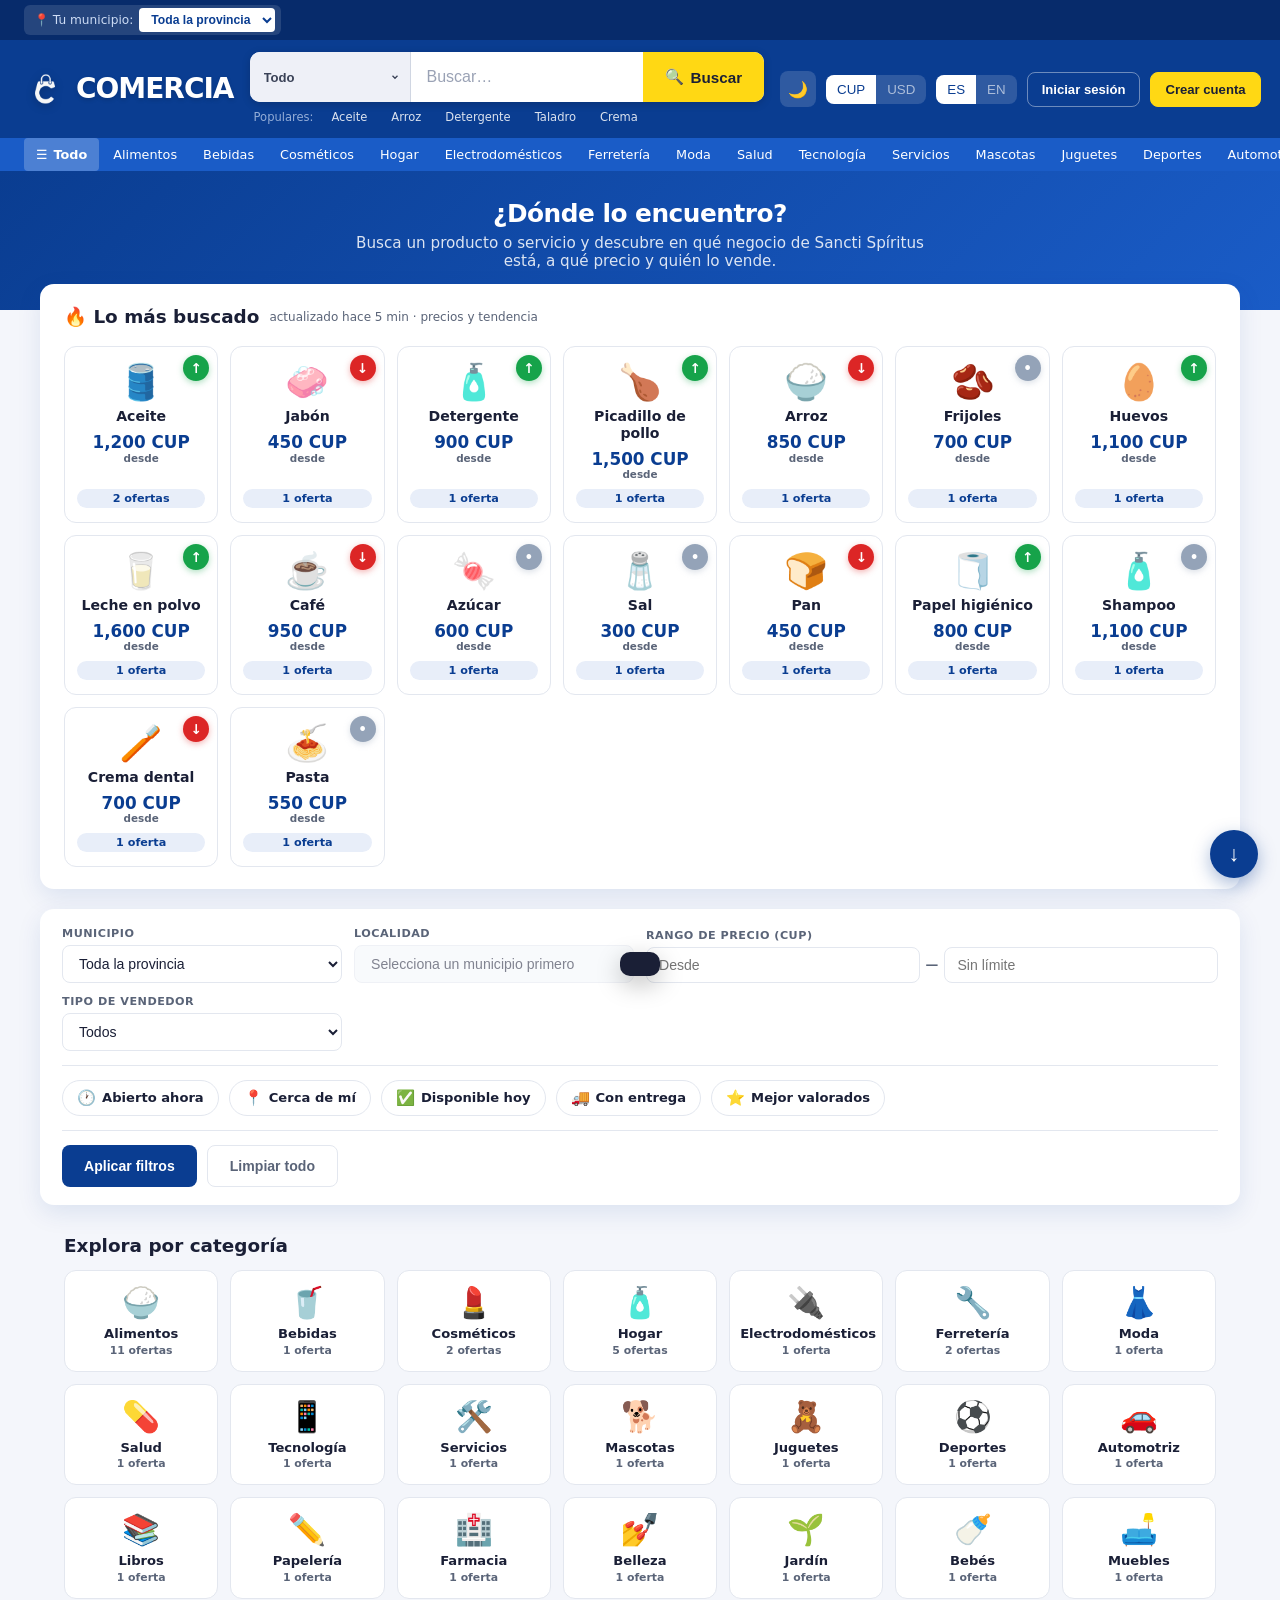
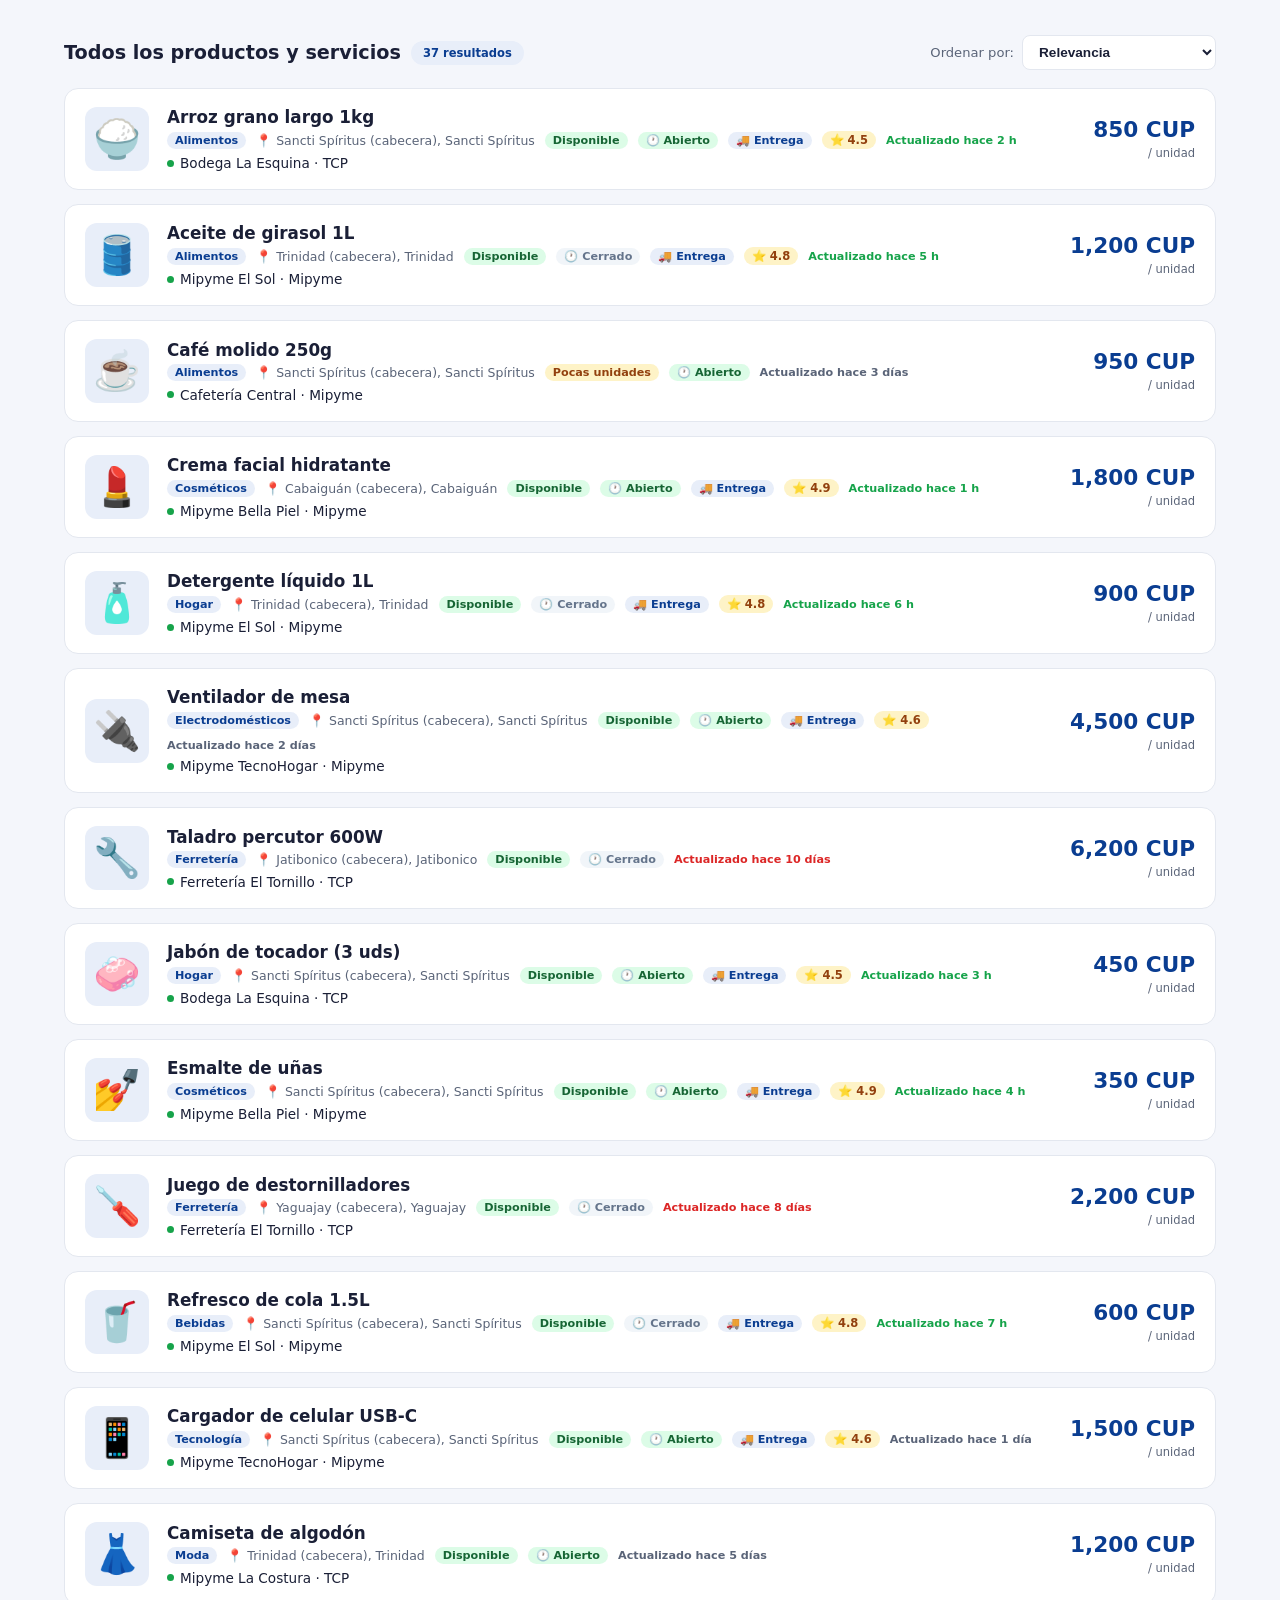
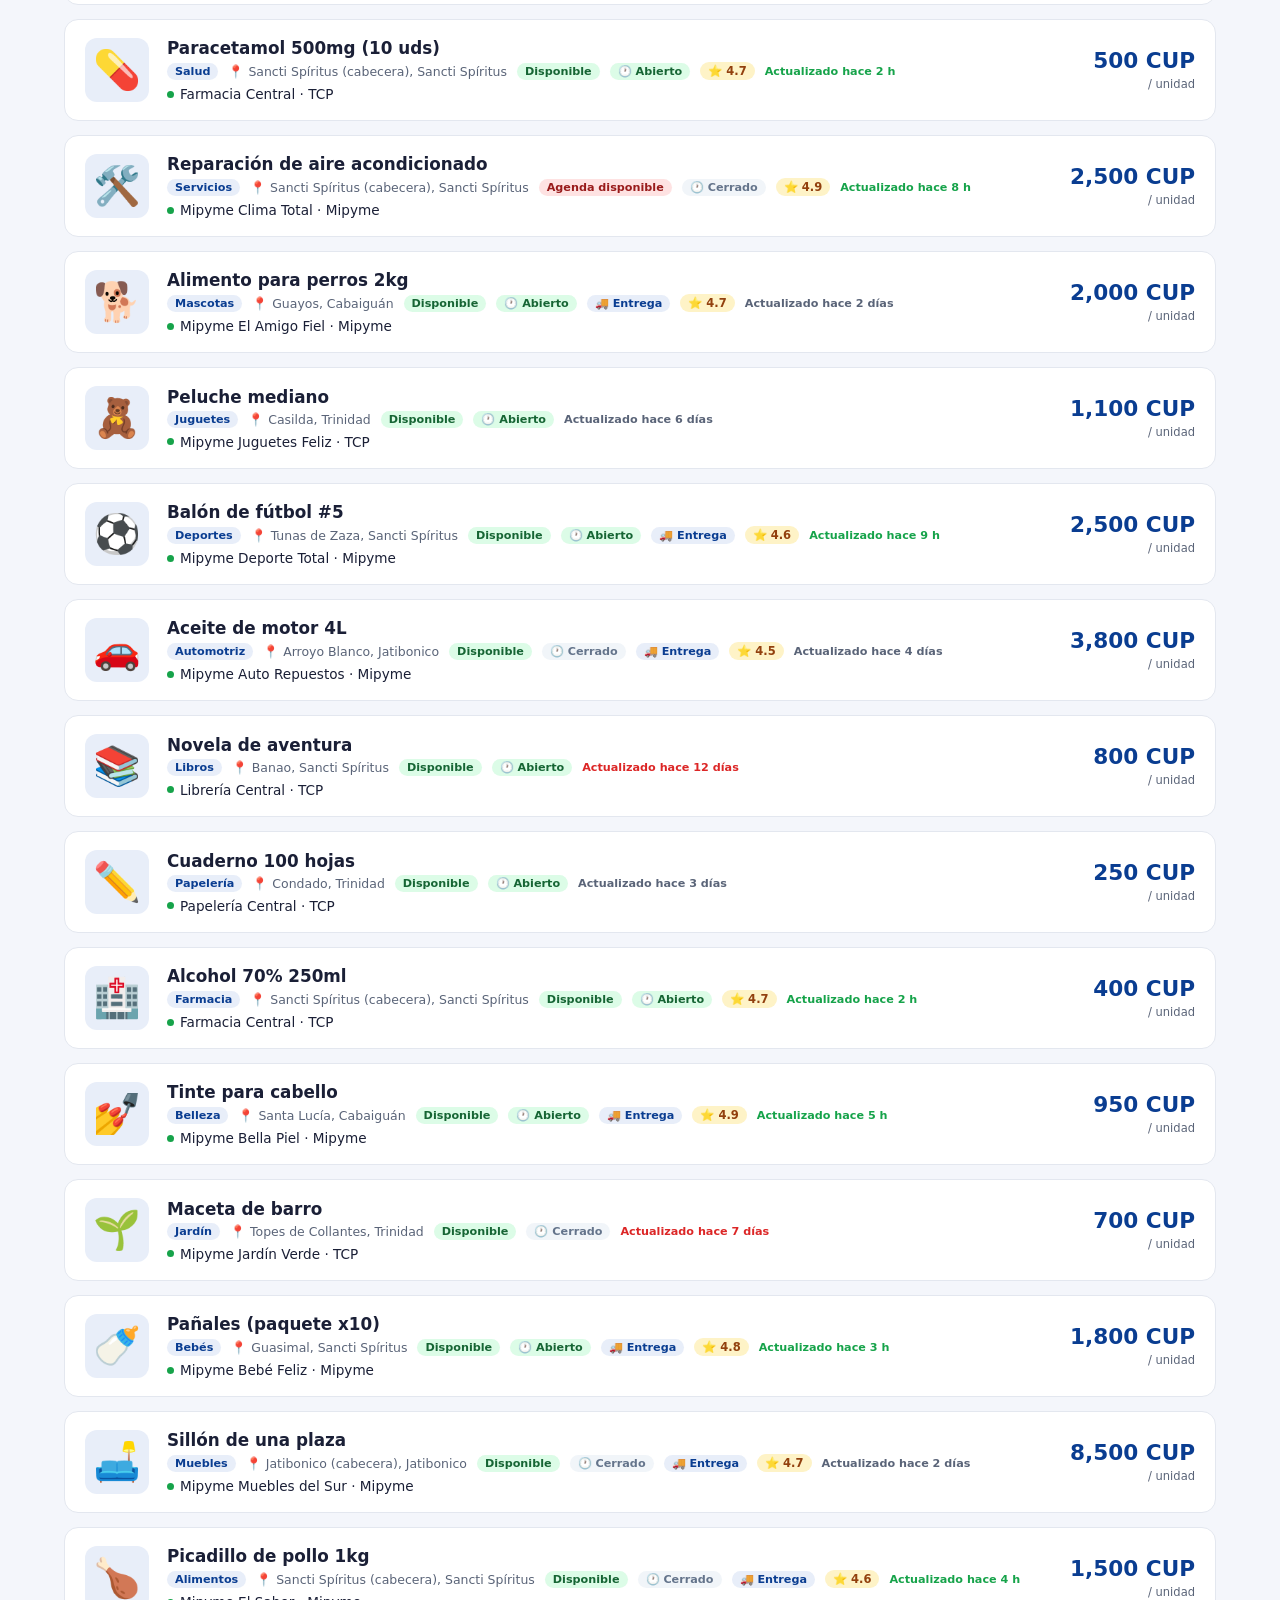
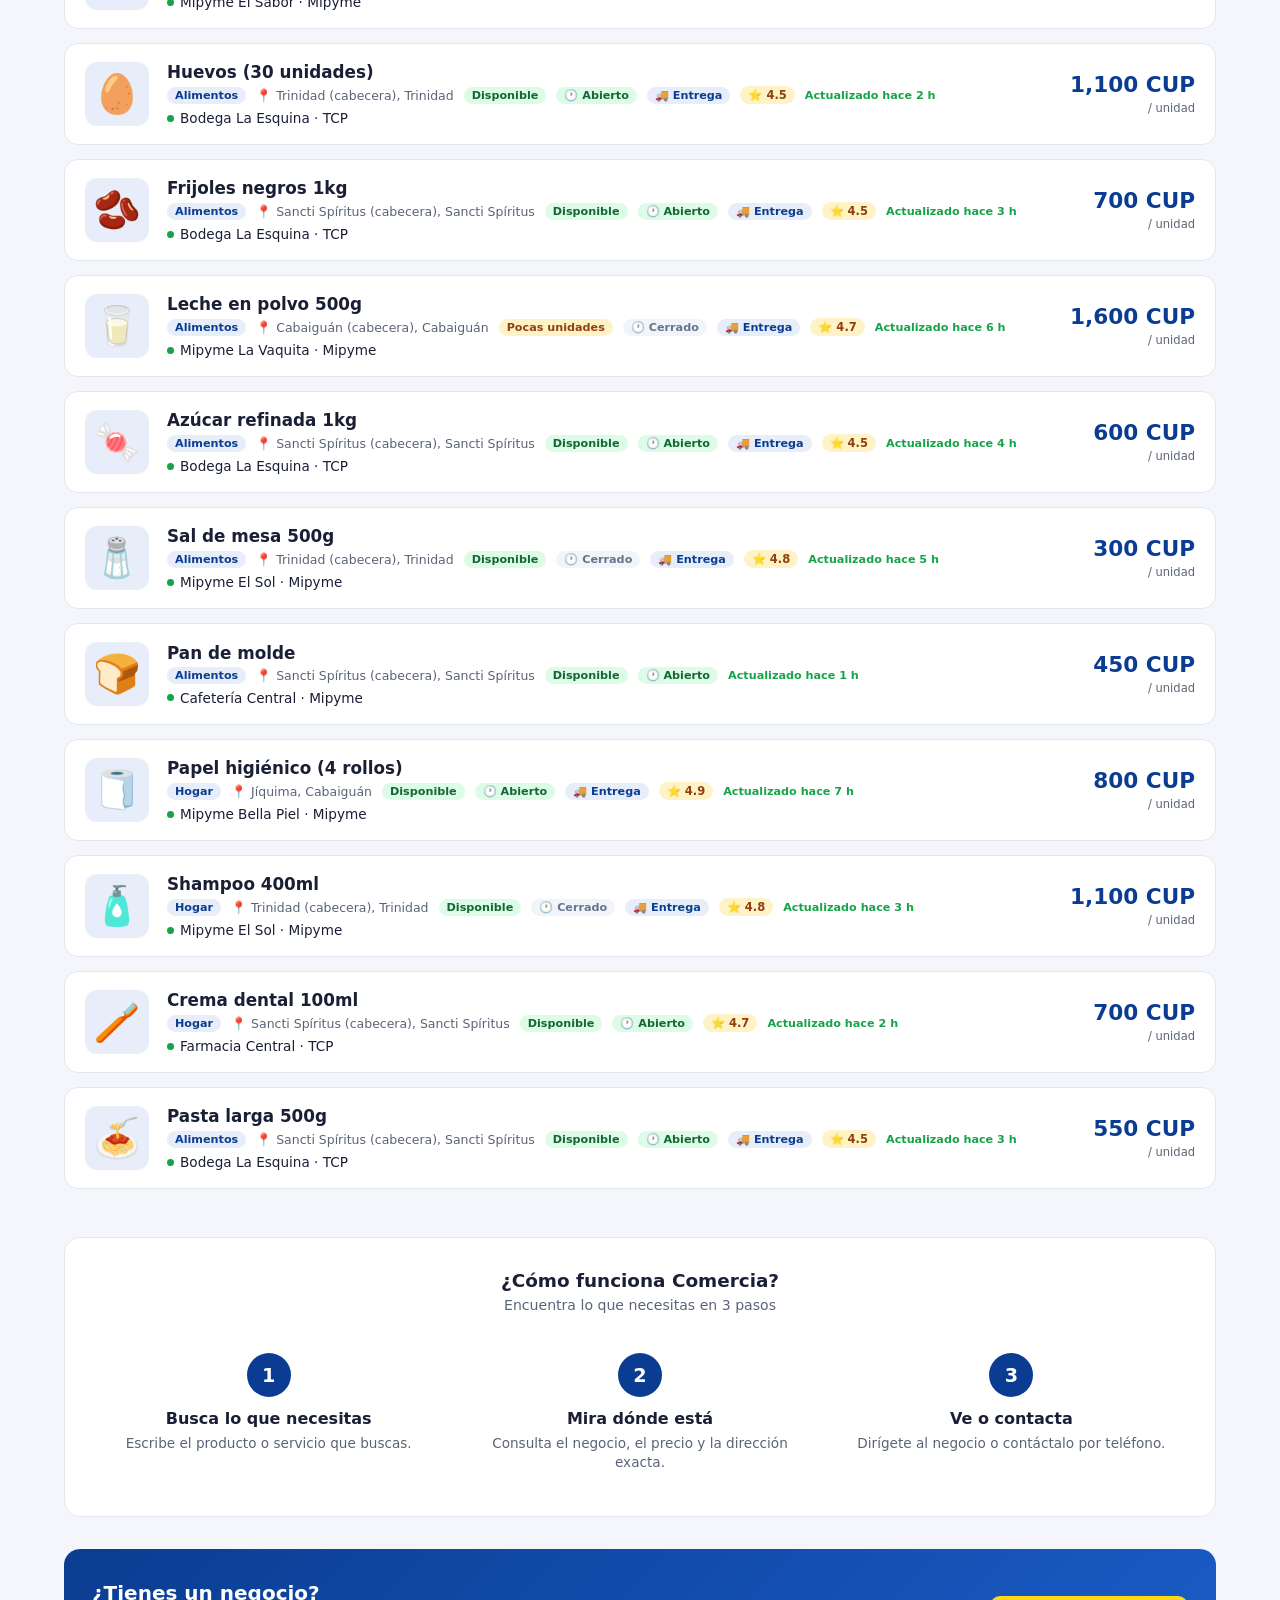
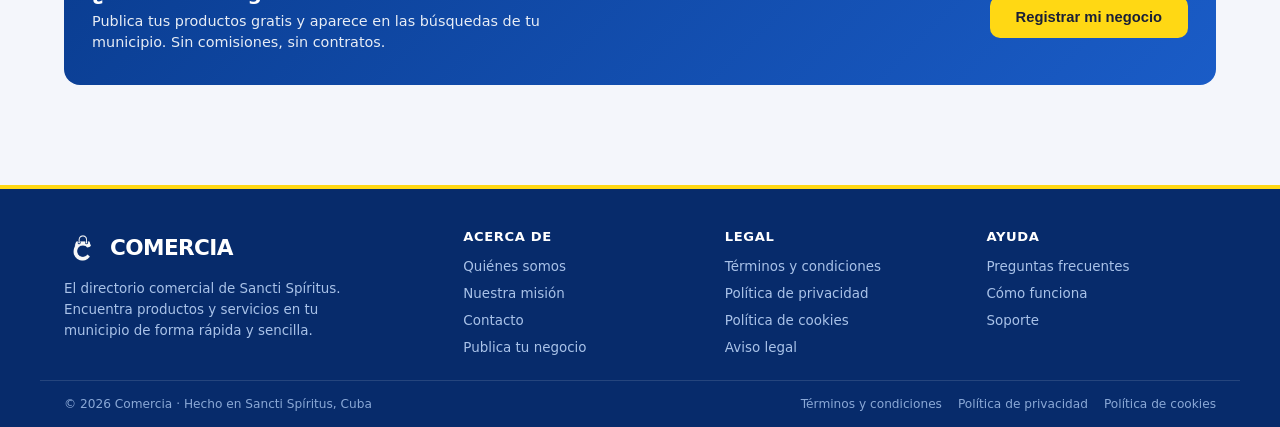
==== demo/index.html @ ea00ea46 "Add files via upload" ====
<!DOCTYPE html>
<html lang="es">
<head>
<meta charset="UTF-8">
<meta name="viewport" content="width=device-width, initial-scale=1.0">

<!-- ✅ NEW: Meta tags SEO -->
<title>Comercia — Directorio comercial de Sancti Spíritus, Cuba</title>
<meta name="description" content="Encuentra productos y servicios en Sancti Spíritus. Directorio comercial local con precios, ubicación, horarios y contacto de negocios TCP y Mipyme en todos los municipios de la provincia.">
<meta name="keywords" content="Sancti Spíritus, Cuba, directorio comercial, TCP, Mipyme, productos, servicios, precios, Trinidad, Yaguajay, Cabaiguán">
<meta name="author" content="Comercia">
<meta name="robots" content="index, follow">
<link rel="canonical" href="https://comercia.cu/">
<meta property="og:type" content="website">
<meta property="og:site_name" content="Comercia">
<meta property="og:title" content="Comercia — Directorio comercial de Sancti Spíritus">
<meta property="og:description" content="Busca un producto o servicio y descubre en qué negocio de Sancti Spíritus está, a qué precio y quién lo vende.">
<meta property="og:image" content="https://comercia.cu/assets/logo/logo.png">
<meta property="og:url" content="https://comercia.cu/">
<meta property="og:locale" content="es_CU">
<meta name="twitter:card" content="summary_large_image">
<meta name="twitter:title" content="Comercia — Directorio comercial de Sancti Spíritus">
<meta name="twitter:description" content="Busca un producto o servicio y descubre en qué negocio de Sancti Spíritus está, a qué precio y quién lo vende.">
<meta name="twitter:image" content="https://comercia.cu/assets/logo/logo.png">
<meta name="theme-color" content="#0a3d91">

<style>
  :root {
    --azul: #0a3d91; --azul-oscuro: #072b6b; --azul-claro: #e8eef9; --azul-medio: #1a5cc7;
    --gris: #f4f6fb; --texto: #1a1f36; --texto-suave: #5a6478; --borde: #e3e7ef;
    --verde: #16a34a; --verde-claro: #dcfce7; --rojo: #dc2626; --rojo-claro: #fee2e2;
    --naranja: #f59e0b; --amarillo: #ffd814; --amarillo-hover: #f7ca00; --blanco: #ffffff;
    --sombra: 0 8px 24px rgba(10,61,145,0.1);
    --sombra-card: 0 10px 26px rgba(10,61,145,0.12);
    --sombra-hover: 0 10px 24px rgba(10,61,145,0.15);
    --emoji-font: "Apple Color Emoji", "Segoe UI Emoji", "Segoe UI Symbol", "Noto Color Emoji", "Android Emoji", "EmojiSymbols", sans-serif;
  }
  body.dark {
    --azul: #1a3d7c; --azul-oscuro: #0f2547; --azul-claro: #1e2d45; --azul-medio: #2a5ba8;
    --gris: #0f172a; --texto: #e2e8f0; --texto-suave: #94a3b8; --borde: #2d3a4f;
    --verde: #22c55e; --verde-claro: #14532d; --rojo: #ef4444; --rojo-claro: #7f1d1d;
    --naranja: #f59e0b; --amarillo: #ffd814; --amarillo-hover: #f7ca00; --blanco: #1e293b;
    --sombra: 0 8px 24px rgba(0,0,0,0.4);
    --sombra-card: 0 10px 26px rgba(0,0,0,0.5);
    --sombra-hover: 0 10px 24px rgba(0,0,0,0.5);
  }
  * { margin: 0; padding: 0; box-sizing: border-box; }
  html { -webkit-text-size-adjust: 100%; scroll-behavior: smooth; }
  :focus-visible { outline: 3px solid var(--amarillo); outline-offset: 2px; border-radius: 4px; }
  @media (prefers-reduced-motion: reduce) {
    *, *::before, *::after { animation-duration: .01ms !important; transition-duration: .01ms !important; scroll-behavior: auto !important; }
  }
  body { font-family: 'Segoe UI', system-ui, -apple-system, sans-serif; background: var(--gris); color: var(--texto); transition: background 0.3s, color 0.3s; }

  .ts-emoji, .cat-card .emoji, .result-emoji, .toast, .toggle-chip .chip-icon {
    font-family: var(--emoji-font);
  }

  /* ✅ NEW: noscript banner */
  .noscript-banner {
    background: var(--rojo); color: #fff; text-align: center;
    padding: 14px 20px; font-size: 0.95rem; font-weight: 700;
    position: sticky; top: 0; z-index: 9999;
  }

  header { background: var(--azul); color: #fff; position: sticky; top: 0; z-index: 100; transition: background 0.3s; }
  .top-bar { background: var(--azul-oscuro); padding: 5px 24px; display: flex; align-items: center; gap: 18px; font-size: 0.76rem; transition: background 0.3s; }
  .my-zone { display: flex; align-items: center; gap: 6px; background: rgba(255,255,255,0.12); padding: 3px 6px 3px 10px; border-radius: 6px; font-size: 0.76rem; }
  .my-zone label { color: #cddcf5; white-space: nowrap; }
  .my-zone select { background: #fff; border: none; border-radius: 4px; padding: 4px 8px; font-size: 0.76rem; font-weight: 700; color: var(--azul); outline: none; cursor: pointer; max-width: 160px; }
  .my-zone.highlight { box-shadow: 0 0 0 2px #ffd814; }
  .theme-toggle { background: rgba(255,255,255,0.15); border: none; color: #fff; cursor: pointer; padding: 6px 10px; border-radius: 8px; font-size: 1rem; display: flex; align-items: center; justify-content: center; width: 36px; height: 36px; transition: background 0.15s, transform 0.2s; flex-shrink: 0; }
  .theme-toggle:hover { background: rgba(255,255,255,0.25); }
  .theme-toggle:active { transform: scale(0.9); }
  .main-header { padding: 12px 24px; display: flex; align-items: center; gap: 16px; max-width: 1400px; margin: 0 auto; }
  .logo { display: flex; align-items: center; gap: 8px; cursor: pointer; color: #fff; text-decoration: none; line-height: 1; flex-shrink: 0; user-select: none; transition: transform 0.15s; }
  .logo:hover { transform: translateY(-1px); }
  .logo:active { transform: scale(0.98); }
  .logo-icon { width: 44px; height: 44px; flex-shrink: 0; display: block; object-fit: contain; object-position: center; filter: drop-shadow(0 2px 4px rgba(0,0,0,0.25)); }
  .logo-text { font-size: 1.75rem; font-weight: 900; letter-spacing: -1px; white-space: nowrap; text-shadow: 0 2px 4px rgba(0,0,0,0.15); }
  body.dark .logo-icon { filter: drop-shadow(0 2px 6px rgba(255,216,20,0.25)); }
  .search-wrapper { flex: 1; max-width: 820px; display: flex; flex-direction: column; gap: 6px; position: relative; }
  .search-container { display: flex; height: 50px; border-radius: 10px; overflow: hidden; background: #fff; box-shadow: 0 2px 8px rgba(0,0,0,0.18); transition: box-shadow 0.2s; }
  .search-container:focus-within { box-shadow: 0 0 0 3px rgba(126,179,255,0.5), 0 2px 8px rgba(0,0,0,0.18); }
  .search-category { background: #eef0f7; border: none; border-right: 1px solid #d0d6e2; color: #3a4257; padding: 0 14px; font-size: 0.82rem; font-weight: 600; cursor: pointer; outline: none; flex-shrink: 0; appearance: none; background-image: url("data:image/svg+xml;charset=UTF-8,%3csvg xmlns='http://www.w3.org/2000/svg' width='10' height='10' viewBox='0 0 24 24' fill='none' stroke='%233a4257' stroke-width='3'%3e%3cpath d='M6 9l6 6 6-6'/%3e%3c/svg%3e"); background-repeat: no-repeat; background-position: right 10px center; padding-right: 28px; max-width: 180px; }
  .search-input { flex: 1; border: none; padding: 0 16px; font-size: 1rem; outline: none; background: #fff; color: #1a1f36; min-width: 0; }
  .search-input::placeholder { color: #9aa2b5; }
  .search-btn { background: var(--amarillo); border: none; color: #1a1f36; padding: 0 22px; font-weight: 800; font-size: 0.95rem; cursor: pointer; display: flex; align-items: center; gap: 7px; transition: background 0.15s; flex-shrink: 0; }
  .search-btn:hover { background: var(--amarillo-hover); }
  .search-suggestions { display: flex; align-items: center; gap: 12px; font-size: 0.72rem; color: #cddcf5; padding-left: 4px; flex-wrap: wrap; }
  .search-suggestions span.label { opacity: 0.7; }
  .search-suggestions a { color: #fff; text-decoration: none; opacity: 0.85; padding: 2px 6px; border-radius: 4px; }
  .search-suggestions a:hover { background: rgba(255,255,255,0.15); opacity: 1; }
  .header-actions { display: flex; gap: 10px; align-items: center; margin-left: auto; }
  .currency-toggle, .lang-toggle { display: flex; background: rgba(255,255,255,0.15); border-radius: 8px; overflow: hidden; font-size: 0.78rem; font-weight: 700; }
  .currency-toggle button, .lang-toggle button { background: transparent; border: none; color: #fff; padding: 7px 11px; cursor: pointer; opacity: 0.6; }
  .currency-toggle button.active, .lang-toggle button.active { background: #fff; color: var(--azul); opacity: 1; }
  .auth-btn { background: transparent; border: 1px solid rgba(255,255,255,0.4); color: #fff; cursor: pointer; padding: 9px 14px; border-radius: 8px; font-size: 0.82rem; font-weight: 700; display: flex; align-items: center; gap: 6px; white-space: nowrap; transition: background 0.15s; }
  .auth-btn:hover { background: rgba(255,255,255,0.12); }
  .auth-btn.primary { background: var(--amarillo); border-color: var(--amarillo); color: #1a1f36; }
  .auth-btn.primary:hover { background: var(--amarillo-hover); }
  .category-bar { background: var(--azul-medio); padding: 0 24px; max-width: 1400px; margin: 0 auto; display: flex; align-items: center; gap: 2px; overflow-x: auto; scrollbar-width: thin; }
  .category-bar::-webkit-scrollbar { height: 4px; }
  .category-bar::-webkit-scrollbar-thumb { background: rgba(255,255,255,0.3); border-radius: 2px; }
  .category-bar a { color: #fff; text-decoration: none; font-size: 0.8rem; font-weight: 500; padding: 9px 12px; white-space: nowrap; border-radius: 4px; transition: background 0.15s; }
  .category-bar a:hover { background: rgba(255,255,255,0.15); }
  .category-bar a.active { background: rgba(255,255,255,0.22); font-weight: 800; }
  .category-bar .all-link { font-weight: 800; display: flex; align-items: center; gap: 6px; flex-shrink: 0; }
  .hero { background: linear-gradient(135deg, var(--azul) 0%, var(--azul-medio) 100%); color: #fff; padding: 28px 24px 40px; text-align: center; }
  .hero h1 { font-size: 1.55rem; font-weight: 800; margin-bottom: 6px; letter-spacing: -0.5px; }
  .hero p { opacity: 0.85; font-size: 0.95rem; max-width: 600px; margin: 0 auto; }
  .top-search-section { max-width: 1200px; margin: -26px auto 0; background: var(--blanco); border-radius: 14px; padding: 22px 24px; box-shadow: var(--sombra); position: relative; z-index: 10; transition: background 0.3s, box-shadow 0.3s; }
  .top-search-header { display: flex; justify-content: space-between; align-items: center; margin-bottom: 18px; flex-wrap: wrap; gap: 8px; }
  .top-search-title { font-size: 1.15rem; font-weight: 800; display: flex; align-items: center; gap: 10px; flex-wrap: wrap; }
  .top-search-title .sub { font-size: 0.75rem; font-weight: 500; color: var(--texto-suave); }
  .top-search-cards { display: grid; grid-template-columns: repeat(auto-fill, minmax(150px, 1fr)); gap: 12px; }
  .ts-card { background: var(--blanco); border: 1.5px solid var(--borde); border-radius: 12px; padding: 14px 12px; cursor: pointer; transition: all 0.2s; display: flex; flex-direction: column; gap: 8px; position: relative; overflow: hidden; min-height: 150px; }
  .ts-card:hover { transform: translateY(-3px); box-shadow: var(--sombra-hover); border-color: var(--azul-medio); }
  .ts-trend { position: absolute; top: 8px; right: 8px; width: 26px; height: 26px; border-radius: 50%; display: flex; align-items: center; justify-content: center; font-size: 0.85rem; font-weight: 900; color: #fff; }
  .ts-trend.up { background: var(--verde); box-shadow: 0 2px 6px rgba(22,163,74,0.35); }
  .ts-trend.down { background: var(--rojo); box-shadow: 0 2px 6px rgba(220,38,38,0.35); }
  .ts-trend.equal { background: #94a3b8; box-shadow: 0 2px 6px rgba(148,163,184,0.35); }
  .ts-emoji { font-size: 2.2rem; line-height: 1; text-align: center; margin-top: 4px; }
  .ts-name { font-size: 0.88rem; font-weight: 800; line-height: 1.2; text-align: center; color: var(--texto); display: flex; align-items: center; justify-content: center; }
  .ts-price { text-align: center; font-size: 1.05rem; font-weight: 800; color: var(--azul); line-height: 1.1; }
  .ts-price small { font-size: 0.65rem; font-weight: 600; color: var(--texto-suave); display: block; margin-top: 1px; }
  .ts-count { text-align: center; font-size: 0.7rem; font-weight: 700; padding: 3px 8px; border-radius: 999px; background: var(--azul-claro); color: var(--azul); margin-top: auto; }
  .ts-count.empty { background: #f1f5f9; color: var(--texto-suave); }
  body.dark .ts-count.empty { background: #334155; color: #94a3b8; }
  .filters-panel { max-width: 1200px; margin: 20px auto 0; background: var(--blanco); border-radius: 14px; padding: 18px 22px; box-shadow: var(--sombra); position: relative; z-index: 10; transition: background 0.3s; }
  .filters-row { display: grid; grid-template-columns: repeat(4, minmax(0, 1fr)); gap: 12px; align-items: end; }
  .filters-row .filter-group.price-group { grid-column: span 2; }
  .filter-group { display: flex; flex-direction: column; gap: 5px; min-width: 0; }
  .filter-group label { font-size: 0.7rem; font-weight: 700; text-transform: uppercase; letter-spacing: 0.5px; color: var(--texto-suave); }
  .filter-group select, .filter-group input { padding: 9px 12px; border: 1px solid var(--borde); border-radius: 8px; font-size: 0.88rem; outline: none; background: var(--blanco); color: var(--texto); width: 100%; }
  .filter-group select:focus, .filter-group input:focus { border-color: var(--azul-medio); }
  .filter-group select:disabled { opacity: 0.55; cursor: not-allowed; background: var(--gris); }
  .price-range { display: flex; gap: 6px; align-items: center; }
  .price-range input { flex: 1; min-width: 0; }
  .price-range span { font-size: 0.8rem; color: var(--texto-suave); font-weight: 600; }
  .filters-toggles { display: flex; flex-wrap: wrap; gap: 10px; margin-top: 14px; padding-top: 14px; border-top: 1px solid var(--borde); }
  .toggle-chip { display: flex; align-items: center; gap: 6px; background: var(--blanco); border: 1.5px solid var(--borde); border-radius: 999px; padding: 8px 14px; font-size: 0.82rem; font-weight: 700; color: var(--texto); cursor: pointer; transition: all 0.15s; user-select: none; }
  .toggle-chip:hover { border-color: var(--azul-medio); }
  .toggle-chip.active { background: var(--azul); border-color: var(--azul); color: #fff; }
  .toggle-chip .chip-icon { font-size: 0.95rem; }
  .filter-btn-row { display: flex; gap: 10px; margin-top: 14px; padding-top: 14px; border-top: 1px solid var(--borde); flex-wrap: wrap; }
  .filter-btn { background: var(--azul); color: #fff; border: none; padding: 10px 22px; border-radius: 8px; font-weight: 700; font-size: 0.88rem; cursor: pointer; height: 42px; }
  .filter-btn:hover { background: var(--azul-oscuro); }
  .filter-btn.secondary { background: transparent; color: var(--texto-suave); border: 1px solid var(--borde); }
  .filter-btn.secondary:hover { background: var(--gris); color: var(--texto); }
  .main { max-width: 1200px; margin: 0 auto; padding: 30px 24px 60px; }
  .filter-notice { background: var(--azul-claro); border: 1px solid rgba(10,61,145,0.2); border-radius: 10px; padding: 12px 16px; margin-bottom: 20px; display: flex; align-items: center; justify-content: space-between; gap: 12px; flex-wrap: wrap; }
  body.dark .filter-notice { border-color: rgba(126,179,255,0.2); }
  .filter-notice-text { font-size: 0.88rem; color: var(--azul); font-weight: 600; display: flex; align-items: center; gap: 8px; flex-wrap: wrap; }
  body.dark .filter-notice-text { color: #7eb3ff; }
  .filter-notice-text .chip { background: var(--azul); color: #fff; padding: 3px 10px; border-radius: 999px; font-size: 0.78rem; font-weight: 700; }
  .clear-filters-btn { background: var(--blanco); border: 1px solid var(--azul); color: var(--azul); padding: 7px 14px; border-radius: 8px; font-size: 0.8rem; font-weight: 700; cursor: pointer; display: flex; align-items: center; gap: 5px; transition: background 0.15s; }
  .clear-filters-btn:hover { background: var(--azul); color: #fff; }
  body.dark .clear-filters-btn { color: #7eb3ff; border-color: #7eb3ff; }
  body.dark .clear-filters-btn:hover { background: #7eb3ff; color: #0f172a; }
  .section-title { font-size: 1.15rem; font-weight: 800; margin-bottom: 14px; display: flex; align-items: center; gap: 10px; flex-wrap: wrap; }
  .cat-grid { display: grid; grid-template-columns: repeat(auto-fill, minmax(140px, 1fr)); gap: 12px; margin-bottom: 36px; }
  .cat-card { background: var(--blanco); border-radius: 12px; padding: 14px 10px; border: 1px solid var(--borde); cursor: pointer; transition: all 0.2s; text-align: center; }
  .cat-card:hover { transform: translateY(-3px); box-shadow: var(--sombra-card); border-color: var(--azul-medio); }
  .cat-card .emoji { font-size: 1.9rem; display: block; margin-bottom: 5px; }
  .cat-card .name { font-size: 0.82rem; font-weight: 800; margin-bottom: 2px; line-height: 1.2; }
  .cat-card .count { font-size: 0.68rem; color: var(--texto-suave); font-weight: 600; }
  .results-header { display: flex; justify-content: space-between; align-items: center; margin-bottom: 18px; flex-wrap: wrap; gap: 12px; }
  .results-header-left { display: flex; align-items: center; gap: 10px; flex-wrap: wrap; }
  .results-header h2 { font-size: 1.2rem; font-weight: 800; }
  .results-header .query { color: var(--azul); font-style: italic; }
  body.dark .results-header .query { color: #7eb3ff; }
  .results-header .pill { background: var(--azul-claro); color: var(--azul); font-size: 0.72rem; padding: 5px 12px; border-radius: 999px; font-weight: 700; }
  body.dark .results-header .pill { color: #7eb3ff; }
  .sort-control { display: flex; align-items: center; gap: 8px; font-size: 0.82rem; color: var(--texto-suave); }
  .sort-control select { padding: 8px 12px; border: 1px solid var(--borde); border-radius: 8px; font-size: 0.85rem; outline: none; background: var(--blanco); color: var(--texto); cursor: pointer; font-weight: 600; }
  .sort-control select:focus { border-color: var(--azul-medio); }
  .result-list { display: flex; flex-direction: column; gap: 14px; }
  .result-card { background: var(--blanco); border-radius: 14px; border: 1px solid var(--borde); padding: 18px 20px; display: flex; gap: 18px; align-items: center; transition: box-shadow 0.2s, transform 0.2s; cursor: pointer; }
  .result-card:hover { box-shadow: var(--sombra-card); transform: translateY(-2px); }
  .result-emoji { font-size: 2.4rem; width: 64px; height: 64px; background: var(--azul-claro); border-radius: 12px; display: flex; align-items: center; justify-content: center; flex-shrink: 0; }
  .result-info { flex: 1; min-width: 0; }
  .result-info h3 { font-size: 1.05rem; font-weight: 800; margin-bottom: 4px; }
  .result-info h3 mark { background: #fff3a8; color: inherit; padding: 0 2px; border-radius: 3px; }
  body.dark .result-info h3 mark { background: #b45309; color: #fff; }
  .result-meta { display: flex; flex-wrap: wrap; gap: 10px; font-size: 0.78rem; color: var(--texto-suave); margin-bottom: 6px; align-items: center; }
  .result-meta .tag { background: var(--azul-claro); color: var(--azul); padding: 2px 8px; border-radius: 999px; font-weight: 700; font-size: 0.7rem; }
  body.dark .result-meta .tag { color: #7eb3ff; }
  .result-meta .far-tag { background: #fef3c7; color: #92400e; padding: 2px 8px; border-radius: 999px; font-weight: 700; font-size: 0.7rem; }
  body.dark .result-meta .far-tag { background: #78350f; color: #fbbf24; }
  .result-meta .status-tag { padding: 2px 8px; border-radius: 999px; font-weight: 700; font-size: 0.7rem; }
  .status-tag.available { background: var(--verde-claro); color: #166534; }
  body.dark .status-tag.available { color: #86efac; }
  .status-tag.low { background: #fef3c7; color: #92400e; }
  body.dark .status-tag.low { background: #78350f; color: #fbbf24; }
  .status-tag.out { background: var(--rojo-claro); color: #991b1b; }
  body.dark .status-tag.out { color: #fca5a5; }
  .status-tag.open-now { background: var(--verde-claro); color: #166534; }
  body.dark .status-tag.open-now { color: #86efac; }
  .status-tag.closed-now { background: #f1f5f9; color: #64748b; }
  body.dark .status-tag.closed-now { background: #334155; color: #94a3b8; }
  .badge-rating { background: #fef3c7; color: #92400e; padding: 2px 8px; border-radius: 999px; font-weight: 800; font-size: 0.72rem; }
  body.dark .badge-rating { background: #78350f; color: #fbbf24; }
  .badge-updated { font-size: 0.7rem; color: var(--texto-suave); font-weight: 600; }
  .badge-updated.recent { color: var(--verde); }
  .badge-updated.old { color: var(--rojo); }
  .result-vendor { font-size: 0.85rem; color: var(--texto); display: flex; align-items: center; gap: 6px; }
  .vendor-dot { width: 7px; height: 7px; border-radius: 50%; background: var(--verde); display: inline-block; }
  .result-price { text-align: right; flex-shrink: 0; }
  .result-price .amount { font-size: 1.35rem; font-weight: 800; color: var(--azul); display: block; }
  body.dark .result-price .amount { color: #7eb3ff; }
  .result-price .unit { font-size: 0.72rem; color: var(--texto-suave); }
  .empty { text-align: center; padding: 60px 20px; color: var(--texto-suave); background: var(--blanco); border-radius: 14px; border: 1px dashed var(--borde); }
  .empty .big { font-size: 2.5rem; margin-bottom: 10px; }
  .empty .hint { margin-top: 14px; font-size: 0.85rem; }
  .empty .hint button { background: var(--azul); color: #fff; border: none; padding: 8px 16px; border-radius: 8px; font-weight: 700; font-size: 0.82rem; cursor: pointer; margin-top: 10px; }
  .how-section { margin-top: 48px; background: var(--blanco); border-radius: 16px; padding: 32px 28px; border: 1px solid var(--borde); }
  .how-section h2 { font-size: 1.15rem; font-weight: 800; margin-bottom: 6px; text-align: center; }
  .how-section .subtitle { font-size: 0.88rem; color: var(--texto-suave); text-align: center; margin-bottom: 28px; }
  .how-steps { display: grid; grid-template-columns: repeat(auto-fit, minmax(200px, 1fr)); gap: 20px; }
  .how-step { text-align: center; padding: 12px; }
  .how-step .num { width: 44px; height: 44px; background: var(--azul); color: #fff; border-radius: 50%; display: flex; align-items: center; justify-content: center; font-size: 1.2rem; font-weight: 800; margin: 0 auto 12px; }
  .how-step h3 { font-size: 1rem; font-weight: 800; margin-bottom: 6px; }
  .how-step p { font-size: 0.85rem; color: var(--texto-suave); line-height: 1.4; }
  .biz-banner { margin-top: 32px; background: linear-gradient(135deg, var(--azul) 0%, var(--azul-medio) 100%); border-radius: 16px; padding: 32px 28px; color: #fff; display: flex; align-items: center; justify-content: space-between; gap: 24px; flex-wrap: wrap; }
  .biz-banner h3 { font-size: 1.25rem; font-weight: 800; margin-bottom: 6px; }
  .biz-banner p { font-size: 0.9rem; opacity: 0.9; max-width: 480px; line-height: 1.45; }
  .biz-banner button { background: var(--amarillo); color: #1a1f36; border: none; padding: 13px 26px; border-radius: 10px; font-weight: 800; font-size: 0.92rem; cursor: pointer; white-space: nowrap; }
  .biz-banner button:hover { background: var(--amarillo-hover); }

  .modal { position: fixed; inset: 0; background: rgba(10,30,60,0.5); z-index: 300; display: none; align-items: center; justify-content: center; padding: 20px; }
  .modal.show { display: flex; }
  .modal-content { background: var(--blanco); border-radius: 16px; max-width: 520px; width: 100%; max-height: 90vh; overflow-y: auto; position: relative; }
  .modal-header { background: var(--azul); color: #fff; padding: 22px 24px; border-radius: 16px 16px 0 0; }
  .modal-header .negocio { font-size: 1.25rem; font-weight: 800; margin-bottom: 4px; }
  .modal-header .tipo { font-size: 0.78rem; opacity: 0.85; }
  .modal-body { padding: 22px 24px; }
  .detail-row { display: flex; justify-content: space-between; padding: 11px 0; border-bottom: 1px solid var(--borde); font-size: 0.9rem; }
  .detail-row span:first-child { color: var(--texto-suave); }
  .detail-row span:last-child { font-weight: 700; text-align: right; }
  .detail-row:last-child { border-bottom: none; }
  .modal-note { background: var(--azul-claro); border-radius: 10px; padding: 14px 16px; margin-top: 16px; font-size: 0.85rem; color: var(--texto-suave); line-height: 1.45; }
  .modal-note strong { color: var(--azul); display: block; margin-bottom: 4px; }
  body.dark .modal-note strong { color: #7eb3ff; }
  .modal-actions { display: flex; gap: 10px; margin-top: 20px; }
  .modal-actions button { flex: 1; padding: 12px; border-radius: 10px; font-weight: 700; font-size: 0.9rem; cursor: pointer; border: none; }
  .btn-primary { background: var(--azul); color: #fff; }
  .btn-primary:hover { background: var(--azul-oscuro); }
  .btn-secondary { background: var(--gris); color: var(--texto); }
  .btn-call { background: var(--verde); color: #fff; }
  .btn-call:hover { background: #15803d; }
  .btn-whatsapp { background: #25d366; color: #fff; }
  .btn-whatsapp:hover { background: #1ebe57; }
  .btn-share { background: var(--azul-medio); color: #fff; }
  .btn-share:hover { background: var(--azul); }
  .btn-map { background: #ea4335; color: #fff; }
  .btn-map:hover { background: #c5221f; }
  .modal-close-x { position: absolute; top: 14px; right: 14px; background: rgba(255,255,255,0.2); border: none; color: #fff; width: 32px; height: 32px; border-radius: 50%; font-size: 1.1rem; cursor: pointer; }

  .auth-tabs { display: flex; border-bottom: 1px solid var(--borde); margin-bottom: 20px; }
  .auth-tab { flex: 1; padding: 12px; background: transparent; border: none; border-bottom: 3px solid transparent; font-size: 0.92rem; font-weight: 700; color: var(--texto-suave); cursor: pointer; }
  .auth-tab.active { color: var(--azul); border-bottom-color: var(--azul); }
  body.dark .auth-tab.active { color: #7eb3ff; border-bottom-color: #7eb3ff; }
  .auth-form { display: none; }
  .auth-form.active { display: block; }

  .account-type-field { margin-bottom: 18px; }
  .account-type-field label { display: block; font-size: 0.72rem; font-weight: 700; color: var(--texto-suave); margin-bottom: 5px; text-transform: uppercase; letter-spacing: 0.3px; }
  .account-type-field select { width: 100%; padding: 12px 14px; border: 1px solid var(--borde); border-radius: 8px; font-size: 0.95rem; font-weight: 700; background: var(--blanco); color: var(--texto); outline: none; cursor: pointer; appearance: none; background-image: url("data:image/svg+xml;charset=UTF-8,%3csvg xmlns='http://www.w3.org/2000/svg' width='12' height='12' viewBox='0 0 24 24' fill='none' stroke='%235a6478' stroke-width='3'%3e%3cpath d='M6 9l6 6 6-6'/%3e%3c/svg%3e"); background-repeat: no-repeat; background-position: right 14px center; padding-right: 38px; }
  body.dark .account-type-field select { background-image: url("data:image/svg+xml;charset=UTF-8,%3csvg xmlns='http://www.w3.org/2000/svg' width='12' height='12' viewBox='0 0 24 24' fill='none' stroke='%2394a3b8' stroke-width='3'%3e%3cpath d='M6 9l6 6 6-6'/%3e%3c/svg%3e"); }
  .account-type-field select:focus { border-color: var(--azul-medio); }

  .form-section-title { font-size: 0.72rem; font-weight: 800; text-transform: uppercase; letter-spacing: 0.6px; color: var(--azul); margin: 18px 0 10px; padding-bottom: 6px; border-bottom: 2px solid var(--azul-claro); display: flex; align-items: center; gap: 6px; }
  body.dark .form-section-title { color: #7eb3ff; border-bottom-color: #2a5ba8; }
  .form-section-title:first-child { margin-top: 0; }
  .form-section-title .opt-badge { background: #fef3c7; color: #92400e; font-size: 0.6rem; padding: 1px 6px; border-radius: 999px; margin-left: auto; font-weight: 700; text-transform: none; letter-spacing: 0; }
  body.dark .form-section-title .opt-badge { background: #78350f; color: #fbbf24; }

  .form-field { margin-bottom: 12px; }
  .form-field label { display: block; font-size: 0.72rem; font-weight: 700; color: var(--texto-suave); margin-bottom: 4px; text-transform: uppercase; letter-spacing: 0.3px; }
  .form-field label .req { color: var(--rojo); margin-left: 2px; }
  .form-field label .opt { color: var(--texto-suave); font-weight: 500; font-size: 0.65rem; text-transform: none; margin-left: 4px; }
  .form-field input, .form-field select, .form-field textarea { width: 100%; padding: 10px 11px; border: 1px solid var(--borde); border-radius: 8px; font-size: 0.9rem; outline: none; background: var(--blanco); color: var(--texto); font-family: inherit; }
  .form-field textarea { resize: vertical; min-height: 60px; }
  .form-field input:focus, .form-field select:focus, .form-field textarea:focus { border-color: var(--azul-medio); }
  .form-field select:disabled { opacity: 0.55; cursor: not-allowed; background: var(--gris); }
  .form-row-2 { display: grid; grid-template-columns: 1fr 1fr; gap: 10px; }
  .form-submit { width: 100%; background: var(--azul); color: #fff; border: none; padding: 13px; border-radius: 10px; font-weight: 800; font-size: 0.92rem; cursor: pointer; margin-top: 14px; }
  .form-submit:hover { background: var(--azul-oscuro); }
  .form-hint { text-align: center; font-size: 0.78rem; color: var(--texto-suave); margin-top: 14px; }
  .form-hint a { color: var(--azul); font-weight: 700; cursor: pointer; }
  body.dark .form-hint a { color: #7eb3ff; }
  .account-fields { display: none; }
  .account-fields.active { display: block; }

  .toast { position: fixed; bottom: 24px; left: 50%; transform: translateX(-50%) translateY(100px); background: var(--texto); color: var(--blanco); padding: 12px 20px; border-radius: 10px; font-size: 0.88rem; font-weight: 600; box-shadow: 0 8px 24px rgba(0,0,0,0.25); z-index: 400; transition: transform 0.3s; max-width: 90vw; text-align: center; }
  body.dark .toast { background: #7eb3ff; color: #0f172a; }
  .toast.show { transform: translateX(-50%) translateY(0); }

  .scroll-fab {
    position: fixed; right: 22px; z-index: 250; width: 48px; height: 48px;
    border-radius: 50%; border: none; cursor: pointer;
    display: flex; align-items: center; justify-content: center;
    font-size: 1.35rem; font-weight: 900; color: #fff;
    background: var(--azul); box-shadow: 0 6px 18px rgba(10,61,145,0.35);
    transition: opacity 0.25s, transform 0.25s, background 0.15s;
    opacity: 0; pointer-events: none; transform: scale(0.7);
  }
  .scroll-fab:hover { background: var(--azul-oscuro); }
  .scroll-fab.show { opacity: 1; pointer-events: auto; transform: scale(1); }
  .scroll-fab:active { transform: scale(0.92); }
  #fabTop { bottom: 86px; }
  #fabBottom { bottom: 22px; }
  body.dark #fabTop, body.dark #fabBottom { background: #2a5ba8; }
  body.dark #fabTop:hover, body.dark #fabBottom:hover { background: #1a3d7c; }

  /* ✅ NEW: Skeleton loading */
  .skeleton-card {
    background: var(--blanco); border-radius: 14px; border: 1px solid var(--borde);
    padding: 18px 20px; display: flex; gap: 18px; align-items: center;
  }
  .skeleton-block {
    background: linear-gradient(90deg, var(--gris) 25%, var(--borde) 50%, var(--gris) 75%);
    background-size: 200% 100%;
    animation: skeleton-shimmer 1.4s infinite linear;
    border-radius: 8px;
  }
  .skeleton-emoji { width: 64px; height: 64px; border-radius: 12px; flex-shrink: 0; }
  .skeleton-lines { flex: 1; display: flex; flex-direction: column; gap: 10px; }
  .skeleton-line { height: 14px; }
  .skeleton-line.title { width: 60%; height: 18px; }
  .skeleton-line.meta { width: 85%; }
  .skeleton-line.small { width: 40%; }
  .skeleton-price { width: 90px; height: 28px; flex-shrink: 0; }
  @keyframes skeleton-shimmer {
    0% { background-position: 200% 0; }
    100% { background-position: -200% 0; }
  }
  @media (prefers-reduced-motion: reduce) {
    .skeleton-block { animation: none; }
  }

  footer { background: var(--azul-oscuro); color: #cddcf5; margin-top: 40px; border-top: 4px solid var(--amarillo); }
  .footer-inner { max-width: 1200px; margin: 0 auto; padding: 40px 24px 24px; display: grid; grid-template-columns: 1.6fr repeat(3, 1fr); gap: 32px; }
  .footer-brand { display: flex; flex-direction: column; gap: 12px; }
  .footer-brand .footer-logo { display: flex; align-items: center; gap: 8px; }
  .footer-brand .footer-logo img { width: 38px; height: 38px; object-fit: contain; }
  .footer-brand .footer-logo span { font-size: 1.35rem; font-weight: 900; color: #fff; letter-spacing: -0.6px; }
  .footer-brand p { font-size: 0.84rem; line-height: 1.55; max-width: 320px; color: #a9c2e8; }
  .footer-col h4 { color: #fff; font-size: 0.82rem; font-weight: 800; text-transform: uppercase; letter-spacing: 0.6px; margin-bottom: 12px; }
  .footer-col ul { list-style: none; display: flex; flex-direction: column; gap: 8px; }
  .footer-col a { color: #a9c2e8; text-decoration: none; font-size: 0.84rem; cursor: pointer; transition: color 0.15s; }
  .footer-col a:hover { color: #fff; }
  .footer-bottom { border-top: 1px solid rgba(255,255,255,0.12); padding: 16px 24px; max-width: 1200px; margin: 0 auto; display: flex; justify-content: space-between; align-items: center; gap: 12px; flex-wrap: wrap; font-size: 0.76rem; color: #8aa8d6; }
  .footer-bottom .legal-links { display: flex; gap: 16px; flex-wrap: wrap; }
  .footer-bottom .legal-links a { color: #8aa8d6; text-decoration: none; cursor: pointer; }
  .footer-bottom .legal-links a:hover { color: #fff; }

  @media (max-width: 1200px) { .top-search-cards { grid-template-columns: repeat(4, 1fr); } }
  @media (max-width: 1100px) { .search-wrapper { max-width: 640px; } .search-suggestions { display: none; } }
  @media (max-width: 900px) {
    .main-header { flex-wrap: wrap; gap: 10px; padding: 10px 16px; }
    .search-wrapper { order: 3; flex-basis: 100%; max-width: 100%; }
    .header-actions { margin-left: auto; gap: 8px; }
    .logo-icon { width: 38px; height: 38px; }
    .logo-text { font-size: 1.5rem; }
    .search-container { height: 46px; }
    .search-btn { padding: 0 16px; }
    .filters-row { grid-template-columns: repeat(2, minmax(0, 1fr)); }
    .filters-row .filter-group.price-group { grid-column: span 2; }
    .top-search-cards { grid-template-columns: repeat(3, 1fr); }
    .top-search-section { margin: 16px 16px 0; padding: 18px 18px; }
    .filters-panel { margin: 16px 16px 0; padding: 16px 16px; }
    .main { padding: 26px 16px 50px; }
    .footer-inner { grid-template-columns: 1fr 1fr; gap: 24px; }
    .footer-brand { grid-column: 1 / -1; }
  }
  @media (max-width: 600px) {
    .top-bar { display: flex; padding: 6px 12px; gap: 8px; font-size: 0.7rem; overflow-x: auto; scrollbar-width: none; }
    .top-bar::-webkit-scrollbar { display: none; }
    .my-zone { flex: 1; min-width: 0; padding: 4px 6px 4px 8px; }
    .my-zone label { font-size: 0.68rem; }
    .my-zone select { max-width: none; width: 100%; font-size: 0.72rem; padding: 4px 6px; }
    .main-header { padding: 8px 12px; gap: 8px; }
    .logo { gap: 6px; }
    .logo-icon { width: 32px; height: 32px; }
    .logo-text { font-size: 1.3rem; letter-spacing: -0.6px; }
    .header-actions { gap: 6px; }
    .theme-toggle { width: 32px; height: 32px; font-size: 0.9rem; }
    .currency-toggle button { padding: 6px 8px; font-size: 0.7rem; }
    .lang-toggle button { padding: 6px 8px; font-size: 0.7rem; }
    .auth-btn { padding: 7px 9px; font-size: 0.7rem; }
    .auth-btn.primary { padding: 7px 10px; }
    .search-container { height: 44px; border-radius: 8px; }
    .search-category { max-width: 96px; padding: 0 8px; padding-right: 24px; font-size: 0.72rem; }
    .search-input { padding: 0 10px; font-size: 0.9rem; }
    .search-btn { padding: 0 12px; font-size: 0.85rem; gap: 0; }
    .search-suggestions { display: none; }
    .hero { padding: 20px 14px 34px; }
    .hero h1 { font-size: 1.2rem; }
    .hero p { font-size: 0.85rem; }
    .top-search-section { margin: 14px 12px 0; padding: 16px 12px; border-radius: 12px; }
    .top-search-title { font-size: 1rem; }
    .top-search-cards { grid-template-columns: repeat(2, 1fr); gap: 8px; }
    .ts-card { min-height: 140px; padding: 10px 6px; gap: 6px; }
    .ts-emoji { font-size: 1.8rem; }
    .ts-name { font-size: 0.78rem; line-height: 1.15; }
    .ts-price { font-size: 0.92rem; }
    .ts-count { font-size: 0.64rem; padding: 2px 6px; }
    .ts-trend { width: 22px; height: 22px; font-size: 0.72rem; }
    .filters-panel { margin: 14px 12px 0; padding: 14px 12px; border-radius: 12px; }
    .filters-row { grid-template-columns: 1fr; gap: 10px; }
    .filters-row .filter-group.price-group { grid-column: span 1; }
    .filters-toggles { gap: 8px; }
    .toggle-chip { font-size: 0.74rem; padding: 7px 10px; flex: 1 1 auto; justify-content: center; }
    .filter-btn-row { flex-direction: column; }
    .filter-btn { width: 100%; }
    .category-bar { padding: 0 12px; -webkit-overflow-scrolling: touch; scroll-snap-type: x proximity; }
    .category-bar a { scroll-snap-align: start; }
    .main { padding: 22px 12px 44px; }
    .filter-notice { flex-direction: column; align-items: flex-start; }
    .cat-grid { grid-template-columns: repeat(2, 1fr); gap: 8px; }
    .cat-card { padding: 12px 8px; }
    .cat-card .emoji { font-size: 1.6rem; }
    .cat-card .name { font-size: 0.76rem; }
    .results-header { flex-direction: column; align-items: stretch; }
    .results-header-left { justify-content: space-between; }
    .sort-control { justify-content: space-between; width: 100%; }
    .sort-control select { flex: 1; }
    .result-card { flex-wrap: wrap; gap: 12px; padding: 14px; align-items: flex-start; }
    .result-emoji { width: 52px; height: 52px; font-size: 1.9rem; }
    .result-info { flex: 1 1 calc(100% - 64px); }
    .result-info h3 { font-size: 0.95rem; }
    .result-meta { gap: 6px; font-size: 0.72rem; margin-bottom: 4px; }
    .result-price { width: 100%; text-align: left; display: flex; align-items: baseline; gap: 8px; padding-top: 8px; border-top: 1px dashed var(--borde); }
    .result-price .amount { font-size: 1.15rem; }
    .result-price .unit { font-size: 0.68rem; }
    .how-section, .biz-banner { padding: 20px 14px; }
    .how-steps { grid-template-columns: 1fr; gap: 12px; }
    .biz-banner { flex-direction: column; align-items: flex-start; }
    .biz-banner button { width: 100%; }
    .footer-inner { grid-template-columns: 1fr 1fr; padding: 32px 16px 20px; gap: 22px; }
    .footer-bottom { flex-direction: column; text-align: center; }
    .form-row-2 { grid-template-columns: 1fr; }
    .scroll-fab { width: 44px; height: 44px; font-size: 1.2rem; right: 14px; }
    #fabTop { bottom: 76px; }
    #fabBottom { bottom: 16px; }
    .skeleton-emoji { width: 52px; height: 52px; }
  }
  @media (max-width: 480px) {
    .modal { padding: 12px; }
    .modal-content { max-height: 94vh; }
    .modal-actions { flex-wrap: wrap; }
    .modal-actions button { flex: 1 1 calc(50% - 5px); min-width: 0; }
    .modal-actions button:first-child { flex-basis: 100%; order: 3; }
    .footer-inner { grid-template-columns: 1fr; }
  }
  @media (max-width: 360px) {
    .logo-icon { width: 28px; height: 28px; }
    .logo-text { font-size: 1.15rem; letter-spacing: -0.4px; }
    .auth-btn { padding: 6px 8px; font-size: 0.66rem; }
    .currency-toggle button { padding: 5px 7px; font-size: 0.66rem; }
    .lang-toggle button { padding: 5px 7px; font-size: 0.66rem; }
    .ts-name { font-size: 0.72rem; }
    .ts-price { font-size: 0.85rem; }
  }
</style>
</head>
<body>

<!-- ✅ NEW: noscript -->
<noscript>
  <div class="noscript-banner">
    ⚠️ Comercia necesita JavaScript para funcionar. Actívalo en tu navegador para buscar productos y servicios.
  </div>
</noscript>

<header>
  <div class="top-bar">
    <div class="my-zone" id="myZoneWrapper">
      <label for="myZone" data-i18n="myZoneLabel">📍 Tu municipio:</label>
      <select id="myZone" onchange="cambiarMiZona(this.value)">
        <option value="" data-i18n="allProvince">Toda la provincia</option>
        <option value="Yaguajay">Yaguajay</option>
        <option value="Jatibonico">Jatibonico</option>
        <option value="Taguasco">Taguasco</option>
        <option value="Cabaiguán">Cabaiguán</option>
        <option value="Fomento">Fomento</option>
        <option value="Trinidad">Trinidad</option>
        <option value="Sancti Spíritus">Sancti Spíritus</option>
        <option value="La Sierpe">La Sierpe</option>
      </select>
    </div>
  </div>

  <div class="main-header">
    <div class="logo" onclick="window.scrollTo({top:0,behavior:'smooth'})">
      <!-- ✅ FIX: loading="lazy" + decoding async -->
      <img src="assets/logo/logo.png" alt="Logo Comercia" class="logo-icon" loading="lazy" decoding="async" width="44" height="44">
      <span class="logo-text">COMERCIA</span>
    </div>
    <div class="search-wrapper">
      <div class="search-container">
        <select class="search-category" id="searchCategory">
          <option value="" data-i18n="all">Todo</option>
          <option value="Alimentos" data-i18n="catAlimentos">Alimentos</option>
          <option value="Bebidas" data-i18n="catBebidas">Bebidas</option>
          <option value="Cosméticos" data-i18n="catCosmeticos">Cosméticos</option>
          <option value="Hogar" data-i18n="catHogar">Hogar</option>
          <option value="Electrodomésticos" data-i18n="catElectro">Electrodomésticos</option>
          <option value="Ferretería" data-i18n="catFerreteria">Ferretería</option>
          <option value="Moda" data-i18n="catModa">Moda</option>
          <option value="Salud" data-i18n="catSalud">Salud</option>
          <option value="Tecnología" data-i18n="catTecnologia">Tecnología</option>
          <option value="Servicios" data-i18n="catServicios">Servicios</option>
          <option value="Mascotas" data-i18n="catMascotas">Mascotas</option>
          <option value="Juguetes" data-i18n="catJuguetes">Juguetes</option>
          <option value="Deportes" data-i18n="catDeportes">Deportes</option>
          <option value="Automotriz" data-i18n="catAutomotriz">Automotriz</option>
          <option value="Libros" data-i18n="catLibros">Libros</option>
          <option value="Papelería" data-i18n="catPapeleria">Papelería</option>
          <option value="Farmacia" data-i18n="catFarmacia">Farmacia</option>
          <option value="Belleza" data-i18n="catBelleza">Belleza</option>
          <option value="Jardín" data-i18n="catJardin">Jardín</option>
          <option value="Bebés" data-i18n="catBebes">Bebés</option>
          <option value="Muebles" data-i18n="catMuebles">Muebles</option>
        </select>
        <input type="text" id="searchInput" class="search-input" placeholder="Buscar…" data-i18n-placeholder="searchPlaceholder" autocomplete="off">
        <button class="search-btn" onclick="buscar()">🔍 <span class="label" data-i18n="search">Buscar</span></button>
      </div>
      <div class="search-suggestions">
        <span class="label" data-i18n="popular">Populares:</span>
        <a href="#" onclick="buscarRapido('aceite');return false;" data-i18n="oil">Aceite</a>
        <a href="#" onclick="buscarRapido('arroz');return false;" data-i18n="rice">Arroz</a>
        <a href="#" onclick="buscarRapido('detergente');return false;" data-i18n="detergent">Detergente</a>
        <a href="#" onclick="buscarRapido('taladro');return false;" data-i18n="drill">Taladro</a>
        <a href="#" onclick="buscarRapido('crema');return false;" data-i18n="cream">Crema</a>
      </div>
    </div>
    <div class="header-actions">
      <button class="theme-toggle" id="themeToggle" onclick="toggleTheme()" title="Cambiar modo claro/oscuro" aria-label="Cambiar modo claro/oscuro">🌙</button>
      <div class="currency-toggle">
        <button class="active" id="btnCUP" onclick="setCurrency('CUP')">CUP</button>
        <button id="btnUSD" onclick="setCurrency('USD')">USD</button>
      </div>
      <div class="lang-toggle">
        <button class="active" id="btnES" onclick="setLang('es')">ES</button>
        <button id="btnEN" onclick="setLang('en')">EN</button>
      </div>
      <button class="auth-btn" onclick="abrirAuth('login')" data-i18n="login">Iniciar sesión</button>
      <button class="auth-btn primary" onclick="abrirAuth('registro')" data-i18n="createAccount">Crear cuenta</button>
    </div>
  </div>

  <nav class="category-bar" id="categoryBar">
    <a href="#" class="all-link active" data-cat="" onclick="filtrarCat('');return false;">☰ <span data-i18n="all">Todo</span></a>
    <a href="#" data-cat="Alimentos" onclick="filtrarCat('Alimentos');return false;" data-i18n="catAlimentos">Alimentos</a>
    <a href="#" data-cat="Bebidas" onclick="filtrarCat('Bebidas');return false;" data-i18n="catBebidas">Bebidas</a>
    <a href="#" data-cat="Cosméticos" onclick="filtrarCat('Cosméticos');return false;" data-i18n="catCosmeticos">Cosméticos</a>
    <a href="#" data-cat="Hogar" onclick="filtrarCat('Hogar');return false;" data-i18n="catHogar">Hogar</a>
    <a href="#" data-cat="Electrodomésticos" onclick="filtrarCat('Electrodomésticos');return false;" data-i18n="catElectro">Electrodomésticos</a>
    <a href="#" data-cat="Ferretería" onclick="filtrarCat('Ferretería');return false;" data-i18n="catFerreteria">Ferretería</a>
    <a href="#" data-cat="Moda" onclick="filtrarCat('Moda');return false;" data-i18n="catModa">Moda</a>
    <a href="#" data-cat="Salud" onclick="filtrarCat('Salud');return false;" data-i18n="catSalud">Salud</a>
    <a href="#" data-cat="Tecnología" onclick="filtrarCat('Tecnología');return false;" data-i18n="catTecnologia">Tecnología</a>
    <a href="#" data-cat="Servicios" onclick="filtrarCat('Servicios');return false;" data-i18n="catServicios">Servicios</a>
    <a href="#" data-cat="Mascotas" onclick="filtrarCat('Mascotas');return false;" data-i18n="catMascotas">Mascotas</a>
    <a href="#" data-cat="Juguetes" onclick="filtrarCat('Juguetes');return false;" data-i18n="catJuguetes">Juguetes</a>
    <a href="#" data-cat="Deportes" onclick="filtrarCat('Deportes');return false;" data-i18n="catDeportes">Deportes</a>
    <a href="#" data-cat="Automotriz" onclick="filtrarCat('Automotriz');return false;" data-i18n="catAutomotriz">Automotriz</a>
    <a href="#" data-cat="Libros" onclick="filtrarCat('Libros');return false;" data-i18n="catLibros">Libros</a>
    <a href="#" data-cat="Papelería" onclick="filtrarCat('Papelería');return false;" data-i18n="catPapeleria">Papelería</a>
    <a href="#" data-cat="Farmacia" onclick="filtrarCat('Farmacia');return false;" data-i18n="catFarmacia">Farmacia</a>
    <a href="#" data-cat="Belleza" onclick="filtrarCat('Belleza');return false;" data-i18n="catBelleza">Belleza</a>
    <a href="#" data-cat="Jardín" onclick="filtrarCat('Jardín');return false;" data-i18n="catJardin">Jardín</a>
    <a href="#" data-cat="Bebés" onclick="filtrarCat('Bebés');return false;" data-i18n="catBebes">Bebés</a>
    <a href="#" data-cat="Muebles" onclick="filtrarCat('Muebles');return false;" data-i18n="catMuebles">Muebles</a>
  </nav>
</header>

<div class="hero">
  <h1 data-i18n="heroTitle">¿Dónde lo encuentro?</h1>
  <p data-i18n="heroSub">Busca un producto o servicio y descubre en qué negocio de Sancti Spíritus está, a qué precio y quién lo vende.</p>
</div>

<div class="top-search-section">
  <div class="top-search-header">
    <div class="top-search-title">
      <span data-i18n="topSearchTitle">🔥 Lo más buscado</span>
      <span class="sub" data-i18n="topSearchSub">actualizado hace 5 min · precios y tendencia</span>
    </div>
  </div>
  <div class="top-search-cards" id="topSearchCards"></div>
</div>

<div class="filters-panel">
  <div class="filters-row">
    <div class="filter-group">
      <label for="filterLoc" data-i18n="municipality">Municipio</label>
      <select id="filterLoc" onchange="aplicarFiltroLoc(this.value)">
        <option value="" data-i18n="allProvince">Toda la provincia</option>
        <option value="Yaguajay">Yaguajay</option>
        <option value="Jatibonico">Jatibonico</option>
        <option value="Taguasco">Taguasco</option>
        <option value="Cabaiguán">Cabaiguán</option>
        <option value="Fomento">Fomento</option>
        <option value="Trinidad">Trinidad</option>
        <option value="Sancti Spíritus">Sancti Spíritus</option>
        <option value="La Sierpe">La Sierpe</option>
      </select>
    </div>
    <div class="filter-group" id="localityGroup">
      <label for="filterLocality" data-i18n="locality">Localidad</label>
      <select id="filterLocality" onchange="aplicarFiltroLocalidad(this.value)" disabled>
        <option value="" data-i18n="selectMunicipalityFirst">Selecciona un municipio primero</option>
      </select>
    </div>
    <div class="filter-group price-group">
      <label data-i18n="priceRange">Rango de precio (CUP)</label>
      <div class="price-range">
        <input type="number" id="priceMin" placeholder="Desde" data-i18n-placeholder="from" min="0">
        <span>—</span>
        <input type="number" id="priceMax" placeholder="Sin límite" data-i18n-placeholder="noLimit" min="0">
      </div>
    </div>
    <div class="filter-group">
      <label for="filterSeller" data-i18n="sellerType">Tipo de vendedor</label>
      <select id="filterSeller" onchange="buscar()">
        <option value="" data-i18n="allSeller">Todos</option>
        <option value="TCP">TCP</option>
        <option value="Mipyme">Mipyme</option>
      </select>
    </div>
  </div>
  <div class="filters-toggles">
    <div class="toggle-chip" id="toggleOpen" onclick="toggleFiltro('open')"><span class="chip-icon">🕐</span> <span data-i18n="openNow">Abierto ahora</span></div>
    <div class="toggle-chip" id="toggleNear" onclick="toggleFiltro('near')"><span class="chip-icon">📍</span> <span data-i18n="nearMe">Cerca de mí</span></div>
    <div class="toggle-chip" id="toggleToday" onclick="toggleFiltro('today')"><span class="chip-icon">✅</span> <span data-i18n="availableToday">Disponible hoy</span></div>
    <div class="toggle-chip" id="toggleDelivery" onclick="toggleFiltro('delivery')"><span class="chip-icon">🚚</span> <span data-i18n="withDelivery">Con entrega</span></div>
    <div class="toggle-chip" id="toggleRating" onclick="toggleFiltro('rating')"><span class="chip-icon">⭐</span> <span data-i18n="bestRated">Mejor valorados</span></div>
  </div>
  <div class="filter-btn-row">
    <button class="filter-btn" onclick="buscar()" data-i18n="applyFilters">Aplicar filtros</button>
    <button class="filter-btn secondary" onclick="limpiarFiltros()" data-i18n="clearAll">Limpiar todo</button>
  </div>
</div>

<div class="main">
  <div class="filter-notice" id="filterNotice" style="display:none;">
    <div class="filter-notice-text" id="filterNoticeText"></div>
    <button class="clear-filters-btn" onclick="limpiarFiltros()">✕ <span data-i18n="removeFilters">Quitar filtros</span></button>
  </div>
  <div class="section-title" data-i18n="exploreCategory">Explora por categoría</div>
  <div class="cat-grid" id="catGrid"></div>
  <div class="results-header">
    <div class="results-header-left">
      <h2 id="resultsTitle">Todos los productos y servicios</h2>
      <span class="pill" id="resultCount">0 resultados</span>
    </div>
    <div class="sort-control">
      <label for="sortSelect" data-i18n="sortBy">Ordenar por:</label>
      <select id="sortSelect">
        <option value="relevancia" data-i18n="relevance">Relevancia</option>
        <option value="precio-asc" data-i18n="priceAsc">Precio: menor a mayor</option>
        <option value="precio-desc" data-i18n="priceDesc">Precio: mayor a menor</option>
        <option value="rating" data-i18n="bestRatedOpt">Mejor valorados</option>
        <option value="nombre" data-i18n="nameAZ">Nombre A–Z</option>
      </select>
    </div>
  </div>
  <div class="result-list" id="resultList"></div>
  <div class="how-section">
    <h2 data-i18n="howTitle">¿Cómo funciona Comercia?</h2>
    <p class="subtitle" data-i18n="howSub">Encuentra lo que necesitas en 3 pasos</p>
    <div class="how-steps">
      <div class="how-step"><div class="num">1</div><h3 data-i18n="step1Title">Busca lo que necesitas</h3><p data-i18n="step1Desc">Escribe el producto o servicio que buscas.</p></div>
      <div class="how-step"><div class="num">2</div><h3 data-i18n="step2Title">Mira dónde está</h3><p data-i18n="step2Desc">Consulta el negocio, el precio y la dirección exacta.</p></div>
      <div class="how-step"><div class="num">3</div><h3 data-i18n="step3Title">Ve o contacta</h3><p data-i18n="step3Desc">Dirígete al negocio o contáctalo por teléfono.</p></div>
    </div>
  </div>
  <div class="biz-banner">
    <div><h3 data-i18n="bizTitle">¿Tienes un negocio?</h3><p data-i18n="bizDesc">Publica tus productos gratis y aparece en las búsquedas de tu municipio. Sin comisiones, sin contratos.</p></div>
    <button onclick="abrirAuth('registro')" data-i18n="registerBizBtn">Registrar mi negocio</button>
  </div>
</div>

<footer>
  <div class="footer-inner">
    <div class="footer-brand">
      <div class="footer-logo">
        <!-- ✅ FIX: loading="lazy" -->
        <img src="assets/logo/logo.png" alt="Logo Comercia" loading="lazy" decoding="async" width="38" height="38">
        <span>COMERCIA</span>
      </div>
      <p data-i18n="footerTagline">El directorio comercial de Sancti Spíritus. Encuentra productos y servicios en tu municipio de forma rápida y sencilla.</p>
    </div>
    <div class="footer-col">
      <h4 data-i18n="footerAbout">Acerca de</h4>
      <ul>
        <li><a onclick="abrirInfo('about')" data-i18n="aboutUs">Quiénes somos</a></li>
        <li><a onclick="abrirInfo('mission')" data-i18n="ourMission">Nuestra misión</a></li>
        <li><a onclick="abrirInfo('contact')" data-i18n="contact">Contacto</a></li>
        <li><a onclick="abrirAuth('registro')" data-i18n="publishBusiness">Publica tu negocio</a></li>
      </ul>
    </div>
    <div class="footer-col">
      <h4 data-i18n="footerLegal">Legal</h4>
      <ul>
        <li><a onclick="abrirInfo('terms')" data-i18n="terms">Términos y condiciones</a></li>
        <li><a onclick="abrirInfo('privacy')" data-i18n="privacy">Política de privacidad</a></li>
        <li><a onclick="abrirInfo('cookies')" data-i18n="cookies">Política de cookies</a></li>
        <li><a onclick="abrirInfo('notice')" data-i18n="legalNotice">Aviso legal</a></li>
      </ul>
    </div>
    <div class="footer-col">
      <h4 data-i18n="footerHelp">Ayuda</h4>
      <ul>
        <li><a onclick="abrirInfo('faq')" data-i18n="faq">Preguntas frecuentes</a></li>
        <li><a onclick="abrirInfo('how')" data-i18n="howItWorks">Cómo funciona</a></li>
        <li><a onclick="abrirInfo('support')" data-i18n="support">Soporte</a></li>
      </ul>
    </div>
  </div>
  <div class="footer-bottom">
    <span>© <span id="footerYear"></span> Comercia · <span data-i18n="madeIn">Hecho en Sancti Spíritus, Cuba</span></span>
    <div class="legal-links">
      <a onclick="abrirInfo('terms')" data-i18n="terms">Términos y condiciones</a>
      <a onclick="abrirInfo('privacy')" data-i18n="privacy">Política de privacidad</a>
      <a onclick="abrirInfo('cookies')" data-i18n="cookies">Política de cookies</a>
    </div>
  </div>
</footer>

<div class="modal" id="modalNegocio">
  <div class="modal-content">
    <button class="modal-close-x" onclick="cerrarModal()">×</button>
    <div class="modal-header">
      <div class="negocio" id="mNegocio">Negocio</div>
      <div class="tipo" id="mTipo">TCP / Mipyme</div>
    </div>
    <div class="modal-body">
      <div class="detail-row"><span data-i18n="productService">Producto / servicio</span><span id="mProducto">—</span></div>
      <div class="detail-row"><span data-i18n="price">Precio</span><span id="mPrecio">—</span></div>
      <div class="detail-row"><span data-i18n="municipality">Municipio</span><span id="mLoc">—</span></div>
      <div class="detail-row"><span data-i18n="locality">Localidad</span><span id="mLocalidad">—</span></div>
      <div class="detail-row"><span data-i18n="availability">Disponibilidad</span><span id="mStock">—</span></div>
      <div class="detail-row"><span data-i18n="schedule">Horario</span><span id="mHorario">—</span></div>
      <div class="detail-row"><span data-i18n="address">Dirección</span><span id="mDireccion">—</span></div>
      <div class="detail-row"><span data-i18n="contactLabel">Contacto</span><span id="mContacto">—</span></div>
      <div class="detail-row"><span data-i18n="homeDelivery">Entrega a domicilio</span><span id="mDelivery">—</span></div>
      <div class="detail-row"><span data-i18n="rating">Valoración</span><span id="mRating">—</span></div>
      <div class="detail-row"><span data-i18n="lastUpdate">Última actualización</span><span id="mUpdated">—</span></div>
      <div class="modal-note"><strong data-i18n="howToGet">📍 Cómo llegar</strong><span data-i18n="howToGetDesc">Consulta la dirección del negocio y dirígete directamente.</span></div>
      <!-- ✅ NEW: Botones Llamar / WhatsApp / Compartir / Mapa -->
      <div class="modal-actions">
        <button class="btn-secondary" onclick="cerrarModal()" data-i18n="close">Cerrar</button>
        <button class="btn-call" id="btnLlamar">📞 <span data-i18n="call">Llamar</span></button>
        <button class="btn-whatsapp" id="btnWhatsapp">💬 WhatsApp</button>
      </div>
      <div class="modal-actions">
        <button class="btn-share" id="btnShare">🔗 <span data-i18n="share">Compartir</span></button>
        <button class="btn-map" id="btnMap">🗺️ <span data-i18n="viewMap">Ver mapa</span></button>
      </div>
    </div>
  </div>
</div>

<div class="modal" id="modalAuth">
  <div class="modal-content" style="max-width: 560px;">
    <button class="modal-close-x" style="color:var(--texto);background:var(--gris);" onclick="cerrarAuth()">×</button>
    <div class="modal-body" style="padding-top: 24px;">
      <div style="text-align:center;margin-bottom:18px;">
        <img src="assets/logo/logo2.png" alt="Logo Comercia" style="width:44px;height:44px;object-fit:contain;display:block;margin:0 auto 6px;" loading="lazy" decoding="async">
        <div style="font-size:1.5rem;font-weight:900;color:var(--azul);letter-spacing:-0.8px;">COMERCIA</div>
        <div style="font-size:0.82rem;color:var(--texto-suave);margin-top:4px;">Sancti Spíritus</div>
      </div>

      <div class="auth-tabs">
        <button class="auth-tab active" id="tabLogin" onclick="cambiarAuthTab('login')" data-i18n="login">Iniciar sesión</button>
        <button class="auth-tab" id="tabRegistro" onclick="cambiarAuthTab('registro')" data-i18n="createAccount">Crear cuenta</button>
      </div>

      <form class="auth-form active" id="formLogin" onsubmit="event.preventDefault(); alert(t('comingSoonBackend'));">
        <div class="form-field"><label for="loginEmail" data-i18n="emailOrPhone">Correo o teléfono</label><input type="text" id="loginEmail" name="loginEmail" placeholder="ejemplo@correo.cu o 5555-1234" autocomplete="username"></div>
        <div class="form-field"><label for="loginPassword" data-i18n="password">Contraseña</label><input type="password" id="loginPassword" name="loginPassword" placeholder="Tu contraseña" autocomplete="current-password"></div>
        <button class="form-submit" type="submit" data-i18n="enter">Entrar</button>
        <div class="form-hint"><span data-i18n="noAccount">¿No tienes cuenta?</span> <a onclick="cambiarAuthTab('registro')" data-i18n="registerFree">Regístrate gratis</a></div>
      </form>

      <form class="auth-form" id="formRegistro" onsubmit="event.preventDefault(); alert(t('comingSoonBackend'));">

        <div class="account-type-field">
          <label for="tipoCuenta" data-i18n="accountType">Tipo de cuenta</label>
          <select id="tipoCuenta" name="tipoCuenta" onchange="cambiarTipoCuenta(this.value)">
            <option value="usuario" data-i18n="atUserOption">Usuario</option>
            <option value="tcp" data-i18n="atTcpOption">Trabajador por cuenta propia (TCP)</option>
            <option value="mipyme" data-i18n="atMipymeOption">MIPYME</option>
          </select>
        </div>

        <!-- ✅ FIX: name en TODOS los inputs/selects -->
        <div class="account-fields active" id="fieldsUsuario">
          <div class="form-section-title">📋 <span data-i18n="personalData">Datos personales</span></div>
          <div class="form-row-2">
            <div class="form-field"><label for="userFullName"><span data-i18n="fullName">Nombre completo</span><span class="req">*</span></label><input type="text" id="userFullName" name="user_full_name" placeholder="Tu nombre" autocomplete="name" required></div>
            <div class="form-field"><label for="userCI"><span data-i18n="ci">Carnet de Identidad</span><span class="req">*</span></label><input type="text" id="userCI" name="user_ci" placeholder="00000000000" required></div>
          </div>
          <div class="form-row-2">
            <div class="form-field"><label for="userEmail"><span data-i18n="email">Correo</span><span class="req">*</span></label><input type="email" id="userEmail" name="user_email" placeholder="ejemplo@correo.cu" autocomplete="email" required></div>
            <div class="form-field"><label for="userPhone"><span data-i18n="phone">Teléfono</span><span class="req">*</span></label><input type="tel" id="userPhone" name="user_phone" placeholder="5555-1234" autocomplete="tel" required></div>
          </div>
          <div class="form-row-2">
            <div class="form-field">
              <label for="regMunicipioUser"><span data-i18n="municipality">Municipio</span><span class="req">*</span></label>
              <select id="regMunicipioUser" name="user_municipio" onchange="actualizarLocalidadesRegistro('user', this.value)" required>
                <option value="" data-i18n="selectMunicipality">Selecciona tu municipio</option>
                <option value="Yaguajay">Yaguajay</option><option value="Jatibonico">Jatibonico</option><option value="Taguasco">Taguasco</option>
                <option value="Cabaiguán">Cabaiguán</option><option value="Fomento">Fomento</option><option value="Trinidad">Trinidad</option>
                <option value="Sancti Spíritus">Sancti Spíritus</option><option value="La Sierpe">La Sierpe</option>
              </select>
            </div>
            <div class="form-field">
              <label for="regLocalidadUser"><span data-i18n="locality">Localidad</span></label>
              <select id="regLocalidadUser" name="user_localidad" disabled><option value="" data-i18n="selectMunicipalityFirst">Selecciona un municipio primero</option></select>
            </div>
          </div>
          <div class="form-field"><label for="userPassword"><span data-i18n="password">Contraseña</span><span class="req">*</span></label><input type="password" id="userPassword" name="user_password" placeholder="Mínimo 8 caracteres" autocomplete="new-password" minlength="8" required></div>
        </div>

        <div class="account-fields" id="fieldsTcp">
          <div class="form-section-title">👤 <span data-i18n="tcpPersonalData">Datos personales del titular</span></div>
          <div class="form-row-2">
            <div class="form-field"><label for="tcpFullName"><span data-i18n="fullName">Nombre y apellidos</span><span class="req">*</span></label><input type="text" id="tcpFullName" name="tcp_full_name" placeholder="Tu nombre completo" autocomplete="name" required></div>
            <div class="form-field"><label for="tcpCI"><span data-i18n="ci">Carnet de Identidad</span><span class="req">*</span></label><input type="text" id="tcpCI" name="tcp_ci" placeholder="00000000000" required></div>
          </div>
          <div class="form-row-2">
            <div class="form-field"><label for="tcpSex"><span data-i18n="sex">Sexo</span><span class="req">*</span></label>
              <select id="tcpSex" name="tcp_sex" required><option value="" data-i18n="select">Selecciona</option><option value="M" data-i18n="sexM">Masculino</option><option value="F" data-i18n="sexF">Femenino</option></select>
            </div>
            <div class="form-field"><label for="tcpBirth"><span data-i18n="birthDate">Fecha de nacimiento</span><span class="req">*</span></label><input type="date" id="tcpBirth" name="tcp_birth" required></div>
          </div>
          <div class="form-row-2">
            <div class="form-field"><label for="tcpSchool"><span data-i18n="schooling">Escolaridad</span><span class="req">*</span></label>
              <select id="tcpSchool" name="tcp_school" required><option value="" data-i18n="select">Selecciona</option><option value="primaria" data-i18n="schoolPrimary">Primaria</option><option value="secundaria" data-i18n="schoolSecondary">Secundaria</option><option value="preuniversitario" data-i18n="schoolPre">Preuniversitario</option><option value="tecnico" data-i18n="schoolTech">Técnico Medio</option><option value="universitario" data-i18n="schoolUniv">Universitario</option></select>
            </div>
            <div class="form-field"><label for="tcpLabor"><span data-i18n="laborSource">Fuente de procedencia</span><span class="req">*</span></label>
              <select id="tcpLabor" name="tcp_labor" required><option value="" data-i18n="select">Selecciona</option><option value="trabajador" data-i18n="laborWorker">Trabajador</option><option value="jubilado" data-i18n="laborRetired">Jubilado</option><option value="desvinculado" data-i18n="laborUnemployed">Desvinculado</option><option value="ama_casa" data-i18n="laborHousewife">Ama de casa</option><option value="otro" data-i18n="laborOther">Otro</option></select>
            </div>
          </div>
          <div class="form-field"><label for="tcpHomeAddress"><span data-i18n="homeAddress">Dirección particular</span><span class="req">*</span></label><input type="text" id="tcpHomeAddress" name="tcp_home_address" placeholder="Calle, número, municipio" autocomplete="street-address" required></div>

          <div class="form-section-title">🏪 <span data-i18n="activityData">Datos de la actividad</span></div>
          <div class="form-row-2">
            <div class="form-field"><label for="tcpActivityName"><span data-i18n="activityName">Denominación de la actividad</span><span class="req">*</span></label><input type="text" id="tcpActivityName" name="tcp_activity_name" placeholder="Ej: Venta de alimentos" required></div>
            <div class="form-field"><label for="tcpActivityCode"><span data-i18n="activityCode">Código de actividad</span><span class="req">*</span></label><input type="text" id="tcpActivityCode" name="tcp_activity_code" placeholder="Según MFP" required></div>
          </div>
          <div class="form-field"><label for="tcpEstablishmentAddress"><span data-i18n="establishmentAddress">Dirección del establecimiento</span><span class="req">*</span></label><input type="text" id="tcpEstablishmentAddress" name="tcp_establishment_address" placeholder="Calle, número, municipio" required></div>

          <div class="form-section-title">🏛️ <span data-i18n="fiscalData">Datos fiscales</span> <span class="opt-badge" data-i18n="optional">Opcional</span></div>
          <div class="form-row-2">
            <div class="form-field"><label for="tcpCarnet"><span data-i18n="carnetContribuyente">Carnet de Contribuyente</span><span class="opt">(opcional)</span></label><input type="text" id="tcpCarnet" name="tcp_carnet_contribuyente" placeholder="Número (si lo tiene)"></div>
            <div class="form-field"><label for="tcpVector"><span data-i18n="vectorFiscal">Vector Fiscal</span><span class="opt">(opcional)</span></label><input type="text" id="tcpVector" name="tcp_vector_fiscal" placeholder="Número (si lo tiene)"></div>
          </div>

          <div class="form-section-title">🏦 <span data-i18n="bankData">Datos bancarios</span> <span class="opt-badge" data-i18n="optional">Opcional</span></div>
          <div class="form-row-2">
            <div class="form-field"><label for="tcpBankAccount"><span data-i18n="bankAccount">Cuenta bancaria (CUP)</span><span class="opt">(opcional)</span></label><input type="text" id="tcpBankAccount" name="tcp_bank_account" placeholder="Número de cuenta"></div>
            <div class="form-field"><label for="tcpTransfer"><span data-i18n="transfermovil">Transfermóvil / QR</span><span class="opt">(opcional)</span></label><input type="tel" id="tcpTransfer" name="tcp_transfermovil" placeholder="Número de teléfono"></div>
          </div>

          <div class="form-section-title">🔐 <span data-i18n="accessData">Datos de acceso</span></div>
          <div class="form-row-2">
            <div class="form-field"><label for="tcpEmail"><span data-i18n="email">Correo</span><span class="req">*</span></label><input type="email" id="tcpEmail" name="tcp_email" placeholder="ejemplo@correo.cu" autocomplete="email" required></div>
            <div class="form-field"><label for="tcpPhone"><span data-i18n="phone">Teléfono</span><span class="req">*</span></label><input type="tel" id="tcpPhone" name="tcp_phone" placeholder="5555-1234" autocomplete="tel" required></div>
          </div>
          <div class="form-row-2">
            <div class="form-field">
              <label for="regMunicipioTcp"><span data-i18n="municipality">Municipio</span><span class="req">*</span></label>
              <select id="regMunicipioTcp" name="tcp_municipio" onchange="actualizarLocalidadesRegistro('tcp', this.value)" required>
                <option value="" data-i18n="selectMunicipality">Selecciona tu municipio</option>
                <option value="Yaguajay">Yaguajay</option><option value="Jatibonico">Jatibonico</option><option value="Taguasco">Taguasco</option>
                <option value="Cabaiguán">Cabaiguán</option><option value="Fomento">Fomento</option><option value="Trinidad">Trinidad</option>
                <option value="Sancti Spíritus">Sancti Spíritus</option><option value="La Sierpe">La Sierpe</option>
              </select>
            </div>
            <div class="form-field">
              <label for="regLocalidadTcp"><span data-i18n="locality">Localidad</span></label>
              <select id="regLocalidadTcp" name="tcp_localidad" disabled><option value="" data-i18n="selectMunicipalityFirst">Selecciona un municipio primero</option></select>
            </div>
          </div>
          <div class="form-field"><label for="tcpPassword"><span data-i18n="password">Contraseña</span><span class="req">*</span></label><input type="password" id="tcpPassword" name="tcp_password" placeholder="Mínimo 8 caracteres" autocomplete="new-password" minlength="8" required></div>
        </div>

        <div class="account-fields" id="fieldsMipyme">
          <div class="form-section-title">🏢 <span data-i18n="entityData">Identificación de la entidad</span></div>
          <div class="form-row-2">
            <div class="form-field"><label for="mipymeCompanyName"><span data-i18n="companyName">Denominación social</span><span class="req">*</span></label><input type="text" id="mipymeCompanyName" name="mipyme_company_name" placeholder="Nombre legal de la MIPYME" required></div>
            <div class="form-field"><label for="mipymeCompanyPhone"><span data-i18n="companyPhone">Teléfono de la empresa</span><span class="req">*</span></label><input type="tel" id="mipymeCompanyPhone" name="mipyme_company_phone" placeholder="5555-1234" autocomplete="tel" required></div>
          </div>
          <div class="form-row-2">
            <div class="form-field"><label for="mipymeNIT"><span data-i18n="nit">NIT</span><span class="opt">(opcional, si ya lo tiene)</span></label><input type="text" id="mipymeNIT" name="mipyme_nit" placeholder="Número de Identificación Tributaria"></div>
            <div class="form-field"><label for="mipymeMercReg"><span data-i18n="mercRegNumber">Nº Inscripción Registro Mercantil</span><span class="opt">(opcional, si ya lo tiene)</span></label><input type="text" id="mipymeMercReg" name="mipyme_merc_reg" placeholder="Código de personalidad jurídica"></div>
          </div>

          <div class="form-section-title">📜 <span data-i18n="constitutionData">Datos de constitución</span></div>
          <div class="form-field"><label for="mipymeSocialObject"><span data-i18n="socialObject">Objeto social</span><span class="req">*</span></label><textarea id="mipymeSocialObject" name="mipyme_social_object" placeholder="Actividad económica principal" required></textarea></div>
          <div class="form-field"><label for="mipymeSocialDomicile"><span data-i18n="socialDomicile">Domicilio social</span><span class="req">*</span></label><input type="text" id="mipymeSocialDomicile" name="mipyme_social_domicile" placeholder="Dirección legal de la empresa" required></div>
          <div class="form-row-2">
            <div class="form-field"><label for="mipymeCapital"><span data-i18n="capitalStock">Capital social (CUP)</span><span class="req">*</span></label><input type="number" id="mipymeCapital" name="mipyme_capital" placeholder="Monto declarado" min="0" required></div>
            <div class="form-field"><label for="mipymePartners"><span data-i18n="partners">Número de socios</span><span class="req">*</span></label><input type="number" id="mipymePartners" name="mipyme_partners" placeholder="Ej: 3" min="1" value="1" required></div>
          </div>

          <div class="form-section-title">👥 <span data-i18n="partnersData">Socios y representante legal</span></div>
          <div class="form-row-2">
            <div class="form-field"><label for="mipymeLegalRepName"><span data-i18n="legalRepName">Nombre del representante legal</span><span class="req">*</span></label><input type="text" id="mipymeLegalRepName" name="mipyme_legal_rep_name" placeholder="Nombre completo" required></div>
            <div class="form-field"><label for="mipymeLegalRepCI"><span data-i18n="legalRepCI">Carnet de Identidad del representante</span><span class="req">*</span></label><input type="text" id="mipymeLegalRepCI" name="mipyme_legal_rep_ci" placeholder="00000000000" required></div>
          </div>
          <div class="form-row-2">
            <div class="form-field"><label for="mipymeLegalRepNat"><span data-i18n="legalRepNationality">Nacionalidad</span><span class="req">*</span></label><input type="text" id="mipymeLegalRepNat" name="mipyme_legal_rep_nationality" placeholder="Cubana" value="Cubana" required></div>
            <div class="form-field"><label for="mipymeLegalRepPhone"><span data-i18n="legalRepPhone">Teléfono del representante</span><span class="req">*</span></label><input type="tel" id="mipymeLegalRepPhone" name="mipyme_legal_rep_phone" placeholder="5555-1234" autocomplete="tel" required></div>
          </div>

          <div class="form-section-title">🏦 <span data-i18n="bankData">Datos bancarios</span> <span class="opt-badge" data-i18n="optional">Opcional</span></div>
          <div class="form-row-2">
            <div class="form-field"><label for="mipymeBankAccount"><span data-i18n="bankAccount">Cuenta bancaria fiscal</span><span class="opt">(opcional)</span></label><input type="text" id="mipymeBankAccount" name="mipyme_bank_account" placeholder="Número de cuenta"></div>
            <div class="form-field"><label for="mipymeTransfer"><span data-i18n="transfermovil">Transfermóvil / QR</span><span class="opt">(opcional)</span></label><input type="tel" id="mipymeTransfer" name="mipyme_transfermovil" placeholder="Número de teléfono"></div>
          </div>

          <div class="form-section-title">🔐 <span data-i18n="accessData">Datos de acceso</span></div>
          <div class="form-row-2">
            <div class="form-field"><label for="mipymeEmail"><span data-i18n="email">Correo</span><span class="req">*</span></label><input type="email" id="mipymeEmail" name="mipyme_email" placeholder="ejemplo@correo.cu" autocomplete="email" required></div>
            <div class="form-field"><label for="mipymePassword"><span data-i18n="password">Contraseña</span><span class="req">*</span></label><input type="password" id="mipymePassword" name="mipyme_password" placeholder="Mínimo 8 caracteres" autocomplete="new-password" minlength="8" required></div>
          </div>
          <div class="form-row-2">
            <div class="form-field">
              <label for="regMunicipioMipyme"><span data-i18n="municipality">Municipio</span><span class="req">*</span></label>
              <select id="regMunicipioMipyme" name="mipyme_municipio" onchange="actualizarLocalidadesRegistro('mipyme', this.value)" required>
                <option value="" data-i18n="selectMunicipality">Selecciona tu municipio</option>
                <option value="Yaguajay">Yaguajay</option><option value="Jatibonico">Jatibonico</option><option value="Taguasco">Taguasco</option>
                <option value="Cabaiguán">Cabaiguán</option><option value="Fomento">Fomento</option><option value="Trinidad">Trinidad</option>
                <option value="Sancti Spíritus">Sancti Spíritus</option><option value="La Sierpe">La Sierpe</option>
              </select>
            </div>
            <div class="form-field">
              <label for="regLocalidadMipyme"><span data-i18n="locality">Localidad</span></label>
              <select id="regLocalidadMipyme" name="mipyme_localidad" disabled><option value="" data-i18n="selectMunicipalityFirst">Selecciona un municipio primero</option></select>
            </div>
          </div>
        </div>

        <button class="form-submit" type="submit" data-i18n="createAccountBtn">Crear cuenta</button>
        <div class="form-hint"><span data-i18n="haveAccount">¿Ya tienes cuenta?</span> <a onclick="cambiarAuthTab('login')" data-i18n="loginLink">Inicia sesión</a></div>
      </form>
    </div>
  </div>
</div>

<div class="modal" id="modalInfo">
  <div class="modal-content" style="max-width: 620px;">
    <button class="modal-close-x" style="color:var(--texto);background:var(--gris);" onclick="cerrarInfo()">×</button>
    <div class="modal-body" style="padding-top: 28px;">
      <h2 id="infoTitle" style="font-size:1.3rem;font-weight:800;color:var(--azul);margin-bottom:14px;"></h2>
      <div id="infoContent" style="font-size:0.9rem;line-height:1.6;color:var(--texto);"></div>
      <div class="modal-actions" style="margin-top:22px;">
        <button class="btn-primary" onclick="cerrarInfo()" data-i18n="close">Cerrar</button>
      </div>
    </div>
  </div>
</div>

<div class="toast" id="toast"></div>

<button class="scroll-fab" id="fabTop" onclick="subirArriba()" title="Subir arriba" aria-label="Subir arriba">↑</button>
<button class="scroll-fab" id="fabBottom" onclick="bajarAbajo()" title="Ir al final" aria-label="Ir al final">↓</button>

<script>
/* ====== ✅ FIX: LOCALIDADES con topónimos corregidos ====== */
const LOCALIDADES_POR_MUNICIPIO = {
  "Cabaiguán": ["Cabaiguán (cabecera)","Guayos","Jíquima","Jíquima de Peláez","Santa Lucía","Hatico","La Aurora","La Bija","Camilo Cienfuegos","El Colorado","Cruz de Neiva","Cuatro Esquinas de Neiva","Las Damas 1","Las Damas 2","La Esperanza","La Fragua","La Macuca","Manaquitas","Noel Sancho","La Pimienta","La Prueba","Saltadero","San Luis","Vega del Paso","La Victoria","Carboney"],
  "Fomento": ["Fomento (cabecera)","Agabama","El Cacique"],
  "Jatibonico": ["Jatibonico (cabecera)","Arroyo Blanco"],
  "La Sierpe": ["La Sierpe (cabecera)","Jíbaro","Mapos","Siete de Noviembre"],
  "Sancti Spíritus": ["Sancti Spíritus (cabecera)","Banao","Guasimal","Tunas de Zaza","Paredes","Las Tozas","Managuaco","Pojabo","Las Yayas","Aguadita","El Bejuco","Cagüeira","El Caney","Guayacanes","La Herradura","Jarao","Jobo Dulce","El Maizal","Petronila","Pinto","Pozo Colorado","Tayabacoa","Vallejo"],
  "Taguasco": ["Taguasco (cabecera)","Siguaney","Tuinucú","Zaza del Medio"],
  "Trinidad": ["Trinidad (cabecera)","Casilda","Condado","Alberto Delgado","Caracusey","Manacas-Iznaga","Meyer","San Pedro","Topes de Collantes"],
  "Yaguajay": ["Yaguajay (cabecera)","Iguará","Jarahueca","Mayajigua","Meneses","Obdulio Morales","El Río","Simón Bolívar","Venegas","Bellamota","Itabo","Perea","Seibabo","Agua Santa","Aguada","Alunao","Aridanes","Augusto César Sandino","Bamburanao","Batey Colorado","Batey del Medio","Calienes","Camaján","Cambao","Caragui","Centeno","El Baño de los Brujos","El Pastoreo","El Purial","El Tranque","El Yigre","Felicito Rodríguez","Jicotea","Jobo Rosado","Juan Francisco","Júcaro"]
};

/* ====== DATOS ====== */
const ahora = new Date();
const haceHoras = (h) => new Date(ahora.getTime() - h * 60 * 60 * 1000).toISOString();
const haceDias = (d) => new Date(ahora.getTime() - d * 24 * 60 * 60 * 1000).toISOString();

const ofertas = [
  { id:1, emoji:"🍚", producto:"Arroz grano largo 1kg", categoria:"Alimentos", precioCUP:850, precioUSD:3.5, localidad:"Sancti Spíritus", localidadNombre:"Sancti Spíritus (cabecera)", negocio:"Bodega La Esquina", tipo:"TCP", stock:"Disponible", horario:"Lun–Sáb 8:00–18:00", direccion:"Calle 12 #456, Sancti Spíritus", contacto:"5555-1234", delivery:true, rating:4.5, actualizado: haceHoras(2) },
  { id:2, emoji:"🛢️", producto:"Aceite de girasol 1L", categoria:"Alimentos", precioCUP:1200, precioUSD:5.0, localidad:"Trinidad", localidadNombre:"Trinidad (cabecera)", negocio:"Mipyme El Sol", tipo:"Mipyme", stock:"Disponible", horario:"Lun–Vie 9:00–17:00", direccion:"Calle Martí #89, Trinidad", contacto:"5555-5678", delivery:true, rating:4.8, actualizado: haceHoras(5) },
  { id:3, emoji:"☕", producto:"Café molido 250g", categoria:"Alimentos", precioCUP:950, precioUSD:4.0, localidad:"Sancti Spíritus", localidadNombre:"Sancti Spíritus (cabecera)", negocio:"Cafetería Central", tipo:"Mipyme", stock:"Pocas unidades", horario:"Lun–Dom 7:00–20:00", direccion:"Calle 5 #120, Sancti Spíritus", contacto:"5555-9012", delivery:false, rating:4.3, actualizado: haceDias(3) },
  { id:4, emoji:"💄", producto:"Crema facial hidratante", categoria:"Cosméticos", precioCUP:1800, precioUSD:7.2, localidad:"Cabaiguán", localidadNombre:"Cabaiguán (cabecera)", negocio:"Mipyme Bella Piel", tipo:"Mipyme", stock:"Disponible", horario:"Lun–Sáb 10:00–19:00", direccion:"Calle Carretera Central #210, Cabaiguán", contacto:"5555-3456", delivery:true, rating:4.9, actualizado: haceHoras(1) },
  { id:5, emoji:"🧴", producto:"Detergente líquido 1L", categoria:"Hogar", precioCUP:900, precioUSD:3.8, localidad:"Trinidad", localidadNombre:"Trinidad (cabecera)", negocio:"Mipyme El Sol", tipo:"Mipyme", stock:"Disponible", horario:"Lun–Vie 9:00–17:00", direccion:"Calle Martí #89, Trinidad", contacto:"5555-5678", delivery:true, rating:4.8, actualizado: haceHoras(6) },
  { id:6, emoji:"🔌", producto:"Ventilador de mesa", categoria:"Electrodomésticos", precioCUP:4500, precioUSD:18.0, localidad:"Sancti Spíritus", localidadNombre:"Sancti Spíritus (cabecera)", negocio:"Mipyme TecnoHogar", tipo:"Mipyme", stock:"Disponible", horario:"Lun–Sáb 9:00–18:00", direccion:"Calle 10 #78, Sancti Spíritus", contacto:"5555-7890", delivery:true, rating:4.6, actualizado: haceDias(2) },
  { id:7, emoji:"🔧", producto:"Taladro percutor 600W", categoria:"Ferretería", precioCUP:6200, precioUSD:24.8, localidad:"Jatibonico", localidadNombre:"Jatibonico (cabecera)", negocio:"Ferretería El Tornillo", tipo:"TCP", stock:"Disponible", horario:"Lun–Sáb 8:00–17:00", direccion:"Ave. 26 #132, Jatibonico", contacto:"5555-2345", delivery:false, rating:4.4, actualizado: haceDias(10) },
  { id:8, emoji:"🧼", producto:"Jabón de tocador (3 uds)", categoria:"Hogar", precioCUP:450, precioUSD:1.8, localidad:"Sancti Spíritus", localidadNombre:"Sancti Spíritus (cabecera)", negocio:"Bodega La Esquina", tipo:"TCP", stock:"Disponible", horario:"Lun–Sáb 8:00–18:00", direccion:"Calle 12 #456, Sancti Spíritus", contacto:"5555-1234", delivery:true, rating:4.5, actualizado: haceHoras(3) },
  { id:9, emoji:"💅", producto:"Esmalte de uñas", categoria:"Cosméticos", precioCUP:350, precioUSD:1.4, localidad:"Sancti Spíritus", localidadNombre:"Sancti Spíritus (cabecera)", negocio:"Mipyme Bella Piel", tipo:"Mipyme", stock:"Disponible", horario:"Lun–Sáb 10:00–19:00", direccion:"Calle Colón #210, Sancti Spíritus", contacto:"5555-3456", delivery:true, rating:4.9, actualizado: haceHoras(4) },
  { id:10, emoji:"🪛", producto:"Juego de destornilladores", categoria:"Ferretería", precioCUP:2200, precioUSD:8.8, localidad:"Yaguajay", localidadNombre:"Yaguajay (cabecera)", negocio:"Ferretería El Tornillo", tipo:"TCP", stock:"Disponible", horario:"Lun–Sáb 8:00–17:00", direccion:"Calle 4 #132, Yaguajay", contacto:"5555-2345", delivery:false, rating:4.4, actualizado: haceDias(8) },
  { id:11, emoji:"🥤", producto:"Refresco de cola 1.5L", categoria:"Bebidas", precioCUP:600, precioUSD:2.5, localidad:"Sancti Spíritus", localidadNombre:"Sancti Spíritus (cabecera)", negocio:"Mipyme El Sol", tipo:"Mipyme", stock:"Disponible", horario:"Lun–Vie 9:00–17:00", direccion:"Calle Martí #89, Trinidad", contacto:"5555-5678", delivery:true, rating:4.8, actualizado: haceHoras(7) },
  { id:12, emoji:"📱", producto:"Cargador de celular USB-C", categoria:"Tecnología", precioCUP:1500, precioUSD:6.0, localidad:"Sancti Spíritus", localidadNombre:"Sancti Spíritus (cabecera)", negocio:"Mipyme TecnoHogar", tipo:"Mipyme", stock:"Disponible", horario:"Lun–Sáb 9:00–18:00", direccion:"Calle 10 #78, Sancti Spíritus", contacto:"5555-7890", delivery:true, rating:4.6, actualizado: haceDias(1) },
  { id:13, emoji:"👗", producto:"Camiseta de algodón", categoria:"Moda", precioCUP:1200, precioUSD:4.8, localidad:"Trinidad", localidadNombre:"Trinidad (cabecera)", negocio:"Mipyme La Costura", tipo:"TCP", stock:"Disponible", horario:"Lun–Sáb 10:00–18:00", direccion:"Calle 3 #22, Trinidad", contacto:"5555-1111", delivery:false, rating:4.2, actualizado: haceDias(5) },
  { id:14, emoji:"💊", producto:"Paracetamol 500mg (10 uds)", categoria:"Salud", precioCUP:500, precioUSD:2.0, localidad:"Sancti Spíritus", localidadNombre:"Sancti Spíritus (cabecera)", negocio:"Farmacia Central", tipo:"TCP", stock:"Disponible", horario:"Lun–Dom 8:00–20:00", direccion:"Calle 7 #33, Sancti Spíritus", contacto:"5555-2222", delivery:false, rating:4.7, actualizado: haceHoras(2) },
  { id:15, emoji:"🛠️", producto:"Reparación de aire acondicionado", categoria:"Servicios", precioCUP:2500, precioUSD:10.0, localidad:"Sancti Spíritus", localidadNombre:"Sancti Spíritus (cabecera)", negocio:"Mipyme Clima Total", tipo:"Mipyme", stock:"Agenda disponible", horario:"Lun–Vie 8:00–17:00", direccion:"Calle 15 #88, Sancti Spíritus", contacto:"5555-3333", delivery:false, rating:4.9, actualizado: haceHoras(8) },
  { id:16, emoji:"🐕", producto:"Alimento para perros 2kg", categoria:"Mascotas", precioCUP:2000, precioUSD:8.0, localidad:"Cabaiguán", localidadNombre:"Guayos", negocio:"Mipyme El Amigo Fiel", tipo:"Mipyme", stock:"Disponible", horario:"Lun–Sáb 9:00–18:00", direccion:"Calle 1 #45, Guayos", contacto:"5555-4444", delivery:true, rating:4.7, actualizado: haceDias(2) },
  { id:17, emoji:"🧸", producto:"Peluche mediano", categoria:"Juguetes", precioCUP:1100, precioUSD:4.4, localidad:"Trinidad", localidadNombre:"Casilda", negocio:"Mipyme Juguetes Feliz", tipo:"TCP", stock:"Disponible", horario:"Lun–Sáb 10:00–19:00", direccion:"Calle 2 #14, Casilda", contacto:"5555-5555", delivery:false, rating:4.1, actualizado: haceDias(6) },
  { id:18, emoji:"⚽", producto:"Balón de fútbol #5", categoria:"Deportes", precioCUP:2500, precioUSD:10.0, localidad:"Sancti Spíritus", localidadNombre:"Tunas de Zaza", negocio:"Mipyme Deporte Total", tipo:"Mipyme", stock:"Disponible", horario:"Lun–Sáb 9:00–18:00", direccion:"Calle 11 #55, Tunas de Zaza", contacto:"5555-6666", delivery:true, rating:4.6, actualizado: haceHoras(9) },
  { id:19, emoji:"🚗", producto:"Aceite de motor 4L", categoria:"Automotriz", precioCUP:3800, precioUSD:15.2, localidad:"Jatibonico", localidadNombre:"Arroyo Blanco", negocio:"Mipyme Auto Repuestos", tipo:"Mipyme", stock:"Disponible", horario:"Lun–Sáb 8:00–17:00", direccion:"Ave. 26 #88, Arroyo Blanco", contacto:"5555-7777", delivery:true, rating:4.5, actualizado: haceDias(4) },
  { id:20, emoji:"📚", producto:"Novela de aventura", categoria:"Libros", precioCUP:800, precioUSD:3.2, localidad:"Sancti Spíritus", localidadNombre:"Banao", negocio:"Librería Central", tipo:"TCP", stock:"Disponible", horario:"Lun–Sáb 9:00–18:00", direccion:"Calle 6 #20, Banao", contacto:"5555-8888", delivery:false, rating:4.3, actualizado: haceDias(12) },
  { id:21, emoji:"✏️", producto:"Cuaderno 100 hojas", categoria:"Papelería", precioCUP:250, precioUSD:1.0, localidad:"Trinidad", localidadNombre:"Condado", negocio:"Papelería Central", tipo:"TCP", stock:"Disponible", horario:"Lun–Sáb 8:00–18:00", direccion:"Calle 4 #11, Condado", contacto:"5555-9999", delivery:false, rating:4.0, actualizado: haceDias(3) },
  { id:22, emoji:"🏥", producto:"Alcohol 70% 250ml", categoria:"Farmacia", precioCUP:400, precioUSD:1.6, localidad:"Sancti Spíritus", localidadNombre:"Sancti Spíritus (cabecera)", negocio:"Farmacia Central", tipo:"TCP", stock:"Disponible", horario:"Lun–Dom 8:00–20:00", direccion:"Calle 7 #33, Sancti Spíritus", contacto:"5555-2222", delivery:false, rating:4.7, actualizado: haceHoras(2) },
  { id:23, emoji:"💅", producto:"Tinte para cabello", categoria:"Belleza", precioCUP:950, precioUSD:3.8, localidad:"Cabaiguán", localidadNombre:"Santa Lucía", negocio:"Mipyme Bella Piel", tipo:"Mipyme", stock:"Disponible", horario:"Lun–Sáb 10:00–19:00", direccion:"Calle Principal, Santa Lucía", contacto:"5555-3456", delivery:true, rating:4.9, actualizado: haceHoras(5) },
  { id:24, emoji:"🌱", producto:"Maceta de barro", categoria:"Jardín", precioCUP:700, precioUSD:2.8, localidad:"Trinidad", localidadNombre:"Topes de Collantes", negocio:"Mipyme Jardín Verde", tipo:"TCP", stock:"Disponible", horario:"Lun–Sáb 8:00–17:00", direccion:"Carretera a Topes de Collantes", contacto:"5555-1010", delivery:false, rating:4.4, actualizado: haceDias(7) },
  { id:25, emoji:"🍼", producto:"Pañales (paquete x10)", categoria:"Bebés", precioCUP:1800, precioUSD:7.2, localidad:"Sancti Spíritus", localidadNombre:"Guasimal", negocio:"Mipyme Bebé Feliz", tipo:"Mipyme", stock:"Disponible", horario:"Lun–Sáb 9:00–18:00", direccion:"Calle 8 #99, Guasimal", contacto:"5555-2020", delivery:true, rating:4.8, actualizado: haceHoras(3) },
  { id:26, emoji:"🛋️", producto:"Sillón de una plaza", categoria:"Muebles", precioCUP:8500, precioUSD:34.0, localidad:"Jatibonico", localidadNombre:"Jatibonico (cabecera)", negocio:"Mipyme Muebles del Sur", tipo:"Mipyme", stock:"Disponible", horario:"Lun–Sáb 9:00–17:00", direccion:"Ave. 30 #200, Jatibonico", contacto:"5555-3030", delivery:true, rating:4.7, actualizado: haceDias(2) },
  { id:27, emoji:"🍗", producto:"Picadillo de pollo 1kg", categoria:"Alimentos", precioCUP:1500, precioUSD:6.0, localidad:"Sancti Spíritus", localidadNombre:"Sancti Spíritus (cabecera)", negocio:"Mipyme El Sabor", tipo:"Mipyme", stock:"Disponible", horario:"Lun–Sáb 8:00–17:00", direccion:"Calle 9 #45, Sancti Spíritus", contacto:"5555-4040", delivery:true, rating:4.6, actualizado: haceHoras(4) },
  { id:28, emoji:"🥚", producto:"Huevos (30 unidades)", categoria:"Alimentos", precioCUP:1100, precioUSD:4.5, localidad:"Trinidad", localidadNombre:"Trinidad (cabecera)", negocio:"Bodega La Esquina", tipo:"TCP", stock:"Disponible", horario:"Lun–Sáb 8:00–18:00", direccion:"Calle 12 #456, Trinidad", contacto:"5555-5050", delivery:true, rating:4.5, actualizado: haceHoras(2) },
  { id:29, emoji:"🫘", producto:"Frijoles negros 1kg", categoria:"Alimentos", precioCUP:700, precioUSD:2.8, localidad:"Sancti Spíritus", localidadNombre:"Sancti Spíritus (cabecera)", negocio:"Bodega La Esquina", tipo:"TCP", stock:"Disponible", horario:"Lun–Sáb 8:00–18:00", direccion:"Calle 12 #456, Sancti Spíritus", contacto:"5555-1234", delivery:true, rating:4.5, actualizado: haceHoras(3) },
  { id:30, emoji:"🥛", producto:"Leche en polvo 500g", categoria:"Alimentos", precioCUP:1600, precioUSD:6.4, localidad:"Cabaiguán", localidadNombre:"Cabaiguán (cabecera)", negocio:"Mipyme La Vaquita", tipo:"Mipyme", stock:"Pocas unidades", horario:"Lun–Sáb 9:00–17:00", direccion:"Calle 3 #22, Cabaiguán", contacto:"5555-6060", delivery:true, rating:4.7, actualizado: haceHoras(6) },
  { id:31, emoji:"🍬", producto:"Azúcar refinada 1kg", categoria:"Alimentos", precioCUP:600, precioUSD:2.4, localidad:"Sancti Spíritus", localidadNombre:"Sancti Spíritus (cabecera)", negocio:"Bodega La Esquina", tipo:"TCP", stock:"Disponible", horario:"Lun–Sáb 8:00–18:00", direccion:"Calle 12 #456, Sancti Spíritus", contacto:"5555-1234", delivery:true, rating:4.5, actualizado: haceHoras(4) },
  { id:32, emoji:"🧂", producto:"Sal de mesa 500g", categoria:"Alimentos", precioCUP:300, precioUSD:1.2, localidad:"Trinidad", localidadNombre:"Trinidad (cabecera)", negocio:"Mipyme El Sol", tipo:"Mipyme", stock:"Disponible", horario:"Lun–Vie 9:00–17:00", direccion:"Calle Martí #89, Trinidad", contacto:"5555-5678", delivery:true, rating:4.8, actualizado: haceHoras(5) },
  { id:33, emoji:"🍞", producto:"Pan de molde", categoria:"Alimentos", precioCUP:450, precioUSD:1.8, localidad:"Sancti Spíritus", localidadNombre:"Sancti Spíritus (cabecera)", negocio:"Cafetería Central", tipo:"Mipyme", stock:"Disponible", horario:"Lun–Dom 7:00–20:00", direccion:"Calle 5 #120, Sancti Spíritus", contacto:"5555-9012", delivery:false, rating:4.3, actualizado: haceHoras(1) },
  { id:34, emoji:"🧻", producto:"Papel higiénico (4 rollos)", categoria:"Hogar", precioCUP:800, precioUSD:3.2, localidad:"Cabaiguán", localidadNombre:"Jíquima", negocio:"Mipyme Bella Piel", tipo:"Mipyme", stock:"Disponible", horario:"Lun–Sáb 10:00–19:00", direccion:"Calle Principal, Jíquima", contacto:"5555-3456", delivery:true, rating:4.9, actualizado: haceHoras(7) },
  { id:35, emoji:"🧴", producto:"Shampoo 400ml", categoria:"Hogar", precioCUP:1100, precioUSD:4.4, localidad:"Trinidad", localidadNombre:"Trinidad (cabecera)", negocio:"Mipyme El Sol", tipo:"Mipyme", stock:"Disponible", horario:"Lun–Vie 9:00–17:00", direccion:"Calle Martí #89, Trinidad", contacto:"5555-5678", delivery:true, rating:4.8, actualizado: haceHoras(3) },
  { id:36, emoji:"🪥", producto:"Crema dental 100ml", categoria:"Hogar", precioCUP:700, precioUSD:2.8, localidad:"Sancti Spíritus", localidadNombre:"Sancti Spíritus (cabecera)", negocio:"Farmacia Central", tipo:"TCP", stock:"Disponible", horario:"Lun–Dom 8:00–20:00", direccion:"Calle 7 #33, Sancti Spíritus", contacto:"5555-2222", delivery:false, rating:4.7, actualizado: haceHoras(2) },
  { id:37, emoji:"🍝", producto:"Pasta larga 500g", categoria:"Alimentos", precioCUP:550, precioUSD:2.2, localidad:"Sancti Spíritus", localidadNombre:"Sancti Spíritus (cabecera)", negocio:"Bodega La Esquina", tipo:"TCP", stock:"Disponible", horario:"Lun–Sáb 8:00–18:00", direccion:"Calle 12 #456, Sancti Spíritus", contacto:"5555-1234", delivery:true, rating:4.5, actualizado: haceHoras(3) }
];

const productosBuscados = [
  { nombre: "Aceite", nombreEN: "Oil", emoji: "🛢️", termino: "aceite", tendencia: "up" },
  { nombre: "Jabón", nombreEN: "Soap", emoji: "🧼", termino: "jabón", tendencia: "down" },
  { nombre: "Detergente", nombreEN: "Detergent", emoji: "🧴", termino: "detergente", tendencia: "up" },
  { nombre: "Picadillo de pollo", nombreEN: "Chicken mince", emoji: "🍗", termino: "picadillo", tendencia: "up" },
  { nombre: "Arroz", nombreEN: "Rice", emoji: "🍚", termino: "arroz", tendencia: "down" },
  { nombre: "Frijoles", nombreEN: "Beans", emoji: "🫘", termino: "frijoles", tendencia: "equal" },
  { nombre: "Huevos", nombreEN: "Eggs", emoji: "🥚", termino: "huevos", tendencia: "up" },
  { nombre: "Leche en polvo", nombreEN: "Powdered milk", emoji: "🥛", termino: "leche", tendencia: "up" },
  { nombre: "Café", nombreEN: "Coffee", emoji: "☕", termino: "café", tendencia: "down" },
  { nombre: "Azúcar", nombreEN: "Sugar", emoji: "🍬", termino: "azúcar", tendencia: "equal" },
  { nombre: "Sal", nombreEN: "Salt", emoji: "🧂", termino: "sal", tendencia: "equal" },
  { nombre: "Pan", nombreEN: "Bread", emoji: "🍞", termino: "pan", tendencia: "down" },
  { nombre: "Papel higiénico", nombreEN: "Toilet paper", emoji: "🧻", termino: "papel", tendencia: "up" },
  { nombre: "Shampoo", nombreEN: "Shampoo", emoji: "🧴", termino: "shampoo", tendencia: "equal" },
  { nombre: "Crema dental", nombreEN: "Toothpaste", emoji: "🪥", termino: "crema dental", tendencia: "down" },
  { nombre: "Pasta", nombreEN: "Pasta", emoji: "🍝", termino: "pasta", tendencia: "equal" }
];

const categoriasInfo = [
  { nombre: "Alimentos", emoji: "🍚" },{ nombre: "Bebidas", emoji: "🥤" },{ nombre: "Cosméticos", emoji: "💄" },
  { nombre: "Hogar", emoji: "🧴" },{ nombre: "Electrodomésticos", emoji: "🔌" },{ nombre: "Ferretería", emoji: "🔧" },
  { nombre: "Moda", emoji: "👗" },{ nombre: "Salud", emoji: "💊" },{ nombre: "Tecnología", emoji: "📱" },
  { nombre: "Servicios", emoji: "🛠️" },{ nombre: "Mascotas", emoji: "🐕" },{ nombre: "Juguetes", emoji: "🧸" },
  { nombre: "Deportes", emoji: "⚽" },{ nombre: "Automotriz", emoji: "🚗" },{ nombre: "Libros", emoji: "📚" },
  { nombre: "Papelería", emoji: "✏️" },{ nombre: "Farmacia", emoji: "🏥" },{ nombre: "Belleza", emoji: "💅" },
  { nombre: "Jardín", emoji: "🌱" },{ nombre: "Bebés", emoji: "🍼" },{ nombre: "Muebles", emoji: "🛋️" }
];

const translations = {
  es: {
    myZoneLabel: "📍 Tu municipio:", allProvince: "Toda la provincia",
    all: "Todo", searchPlaceholder: "Buscar…", search: "Buscar", popular: "Populares:",
    oil: "Aceite", rice: "Arroz", detergent: "Detergente", drill: "Taladro", cream: "Crema",
    login: "Iniciar sesión", createAccount: "Crear cuenta",
    heroTitle: "¿Dónde lo encuentro?", heroSub: "Busca un producto o servicio y descubre en qué negocio de Sancti Spíritus está, a qué precio y quién lo vende.",
    topSearchTitle: "🔥 Lo más buscado", topSearchSub: "actualizado hace 5 min · precios y tendencia",
    municipality: "Municipio", locality: "Localidad", allLocalities: "Todas las localidades", selectMunicipalityFirst: "Selecciona un municipio primero",
    priceRange: "Rango de precio (CUP)", from: "Desde", noLimit: "Sin límite",
    sellerType: "Tipo de vendedor", allSeller: "Todos",
    openNow: "Abierto ahora", nearMe: "Cerca de mí", availableToday: "Disponible hoy", withDelivery: "Con entrega", bestRated: "Mejor valorados",
    applyFilters: "Aplicar filtros", clearAll: "Limpiar todo", removeFilters: "Quitar filtros",
    exploreCategory: "Explora por categoría", allProducts: "Todos los productos y servicios", results: "resultados",
    sortBy: "Ordenar por:", relevance: "Relevancia", priceAsc: "Precio: menor a mayor", priceDesc: "Precio: mayor a menor", bestRatedOpt: "Mejor valorados", nameAZ: "Nombre A–Z",
    howTitle: "¿Cómo funciona Comercia?", howSub: "Encuentra lo que necesitas en 3 pasos",
    step1Title: "Busca lo que necesitas", step1Desc: "Escribe el producto o servicio que buscas.",
    step2Title: "Mira dónde está", step2Desc: "Consulta el negocio, el precio y la dirección exacta.",
    step3Title: "Ve o contacta", step3Desc: "Dirígete al negocio o contáctalo por teléfono.",
    bizTitle: "¿Tienes un negocio?", bizDesc: "Publica tus productos gratis y aparece en las búsquedas de tu municipio. Sin comisiones, sin contratos.", registerBizBtn: "Registrar mi negocio",
    productService: "Producto / servicio", price: "Precio", availability: "Disponibilidad", schedule: "Horario", address: "Dirección",
    contactLabel: "Contacto", homeDelivery: "Entrega a domicilio", rating: "Valoración", lastUpdate: "Última actualización",
    howToGet: "📍 Cómo llegar", howToGetDesc: "Consulta la dirección del negocio y dirígete directamente.",
    close: "Cerrar", call: "Llamar", share: "Compartir", viewMap: "Ver mapa",
    emailOrPhone: "Correo o teléfono", email: "Correo", phone: "Teléfono", password: "Contraseña", enter: "Entrar",
    noAccount: "¿No tienes cuenta?", registerFree: "Regístrate gratis",
    fullName: "Nombre completo", ci: "Carnet de Identidad",
    selectMunicipality: "Selecciona tu municipio", createAccountBtn: "Crear cuenta",
    haveAccount: "¿Ya tienes cuenta?", loginLink: "Inicia sesión",
    accountType: "Tipo de cuenta",
    atUserOption: "Usuario",
    atTcpOption: "Trabajador por cuenta propia (TCP)",
    atMipymeOption: "MIPYME",
    personalData: "Datos personales",
    tcpPersonalData: "Datos personales del titular",
    entityData: "Identificación de la entidad",
    constitutionData: "Datos de constitución",
    activityData: "Datos de la actividad",
    fiscalData: "Datos fiscales",
    bankData: "Datos bancarios",
    accessData: "Datos de acceso",
    partnersData: "Socios y representante legal",
    optional: "Opcional",
    sex: "Sexo", sexM: "Masculino", sexF: "Femenino",
    birthDate: "Fecha de nacimiento", schooling: "Escolaridad",
    schoolPrimary: "Primaria", schoolSecondary: "Secundaria", schoolPre: "Preuniversitario", schoolTech: "Técnico Medio", schoolUniv: "Universitario",
    laborSource: "Fuente de procedencia", laborWorker: "Trabajador", laborRetired: "Jubilado", laborUnemployed: "Desvinculado", laborHousewife: "Ama de casa", laborOther: "Otro",
    homeAddress: "Dirección particular",
    activityName: "Denominación de la actividad", activityCode: "Código de actividad",
    establishmentAddress: "Dirección del establecimiento",
    carnetContribuyente: "Carnet de Contribuyente", vectorFiscal: "Vector Fiscal",
    bankAccount: "Cuenta bancaria", transfermovil: "Transfermóvil / QR",
    nit: "NIT", companyName: "Denominación social", mercRegNumber: "Nº Inscripción Registro Mercantil", companyPhone: "Teléfono de la empresa",
    socialObject: "Objeto social", socialDomicile: "Domicilio social", capitalStock: "Capital social (CUP)", partners: "Número de socios",
    legalRepName: "Nombre del representante legal", legalRepCI: "Carnet de Identidad del representante", legalRepNationality: "Nacionalidad", legalRepPhone: "Teléfono del representante",
    select: "Selecciona", comingSoonBackend: "Próximamente: conexión con el backend",
    footerTagline: "El directorio comercial de Sancti Spíritus. Encuentra productos y servicios en tu municipio de forma rápida y sencilla.",
    footerAbout: "Acerca de", aboutUs: "Quiénes somos", ourMission: "Nuestra misión", contact: "Contacto", publishBusiness: "Publica tu negocio",
    footerLegal: "Legal", terms: "Términos y condiciones", privacy: "Política de privacidad", cookies: "Política de cookies", legalNotice: "Aviso legal",
    footerHelp: "Ayuda", faq: "Preguntas frecuentes", howItWorks: "Cómo funciona", support: "Soporte",
    madeIn: "Hecho en Sancti Spíritus, Cuba",
    noResults: "No encontramos resultados con esos filtros.",
    noResultsHint: "Prueba con otra palabra, otro municipio u otra localidad, o quita algún filtro.",
    seeAllProducts: "Ver todos los productos", activeFilters: "Filtros activos:",
    searching: "Buscando:", resultsFor: "Resultados para", offersIn: "Ofertas en",
    noOffers: "Sin ofertas", fromPrice: "desde", offer: "oferta", offers: "ofertas",
    shareCopied: "Enlace copiado al portapapeles",
    shareText: "Mira este negocio en Comercia:",
    catAlimentos: "Alimentos", catBebidas: "Bebidas", catCosmeticos: "Cosméticos", catHogar: "Hogar",
    catElectro: "Electrodomésticos", catFerreteria: "Ferretería", catModa: "Moda", catSalud: "Salud",
    catTecnologia: "Tecnología", catServicios: "Servicios", catMascotas: "Mascotas", catJuguetes: "Juguetes",
    catDeportes: "Deportes", catAutomotriz: "Automotriz", catLibros: "Libros", catPapeleria: "Papelería",
    catFarmacia: "Farmacia", catBelleza: "Belleza", catJardin: "Jardín", catBebes: "Bebés", catMuebles: "Muebles"
  },
  en: {
    myZoneLabel: "📍 Your municipality:", allProvince: "Whole province",
    all: "All", searchPlaceholder: "Search…", search: "Search", popular: "Popular:",
    oil: "Oil", rice: "Rice", detergent: "Detergent", drill: "Drill", cream: "Cream",
    login: "Log in", createAccount: "Create account",
    heroTitle: "Where can I find it?", heroSub: "Search for a product or service and discover which business in Sancti Spíritus has it, at what price, and who sells it.",
    topSearchTitle: "🔥 Most searched", topSearchSub: "updated 5 min ago · prices and trends",
    municipality: "Municipality", locality: "Locality", allLocalities: "All localities", selectMunicipalityFirst: "Select a municipality first",
    priceRange: "Price range (CUP)", from: "From", noLimit: "No limit",
    sellerType: "Seller type", allSeller: "All",
    openNow: "Open now", nearMe: "Near me", availableToday: "Available today", withDelivery: "With delivery", bestRated: "Best rated",
    applyFilters: "Apply filters", clearAll: "Clear all", removeFilters: "Remove filters",
    exploreCategory: "Explore by category", allProducts: "All products and services", results: "results",
    sortBy: "Sort by:", relevance: "Relevance", priceAsc: "Price: low to high", priceDesc: "Price: high to low", bestRatedOpt: "Best rated", nameAZ: "Name A–Z",
    howTitle: "How does Comercia work?", howSub: "Find what you need in 3 steps",
    step1Title: "Search what you need", step1Desc: "Type the product or service you are looking for.",
    step2Title: "See where it is", step2Desc: "Check the business, price, and exact address.",
    step3Title: "Go or contact", step3Desc: "Go to the business or contact it by phone.",
    bizTitle: "Do you have a business?", bizDesc: "Publish your products for free and appear in searches in your municipality. No commissions, no contracts.", registerBizBtn: "Register my business",
    productService: "Product / service", price: "Price", availability: "Availability", schedule: "Schedule", address: "Address",
    contactLabel: "Contact", homeDelivery: "Home delivery", rating: "Rating", lastUpdate: "Last update",
    howToGet: "📍 How to get there", howToGetDesc: "Check the business address and go directly.",
    close: "Close", call: "Call", share: "Share", viewMap: "View map",
    emailOrPhone: "Email or phone", email: "Email", phone: "Phone", password: "Password", enter: "Enter",
    noAccount: "Don't have an account?", registerFree: "Sign up free",
    fullName: "Full name", ci: "ID card",
    selectMunicipality: "Select your municipality", createAccountBtn: "Create account",
    haveAccount: "Already have an account?", loginLink: "Log in",
    accountType: "Account type",
    atUserOption: "User",
    atTcpOption: "Self-employed (TCP)",
    atMipymeOption: "MIPYME",
    personalData: "Personal data",
    tcpPersonalData: "Holder's personal data",
    entityData: "Entity identification",
    constitutionData: "Constitution data",
    activityData: "Activity data",
    fiscalData: "Fiscal data",
    bankData: "Bank data",
    accessData: "Access data",
    partnersData: "Partners and legal representative",
    optional: "Optional",
    sex: "Sex", sexM: "Male", sexF: "Female",
    birthDate: "Date of birth", schooling: "Education",
    schoolPrimary: "Primary", schoolSecondary: "Secondary", schoolPre: "Pre-university", schoolTech: "Technical", schoolUniv: "University",
    laborSource: "Employment source", laborWorker: "Worker", laborRetired: "Retired", laborUnemployed: "Unemployed", laborHousewife: "Housewife", laborOther: "Other",
    homeAddress: "Home address",
    activityName: "Activity name", activityCode: "Activity code",
    establishmentAddress: "Establishment address",
    carnetContribuyente: "Taxpayer card", vectorFiscal: "Fiscal vector",
    bankAccount: "Bank account", transfermovil: "Transfermóvil / QR",
    nit: "NIT", companyName: "Company name", mercRegNumber: "Commercial Registry No.", companyPhone: "Company phone",
    socialObject: "Corporate purpose", socialDomicile: "Registered office", capitalStock: "Share capital (CUP)", partners: "Number of partners",
    legalRepName: "Legal representative name", legalRepCI: "Legal representative ID", legalRepNationality: "Nationality", legalRepPhone: "Legal representative phone",
    select: "Select", comingSoonBackend: "Coming soon: backend connection",
    footerTagline: "The business directory of Sancti Spíritus. Find products and services in your municipality quickly and easily.",
    footerAbout: "About", aboutUs: "Who we are", ourMission: "Our mission", contact: "Contact", publishBusiness: "Publish your business",
    footerLegal: "Legal", terms: "Terms and conditions", privacy: "Privacy policy", cookies: "Cookie policy", legalNotice: "Legal notice",
    footerHelp: "Help", faq: "FAQ", howItWorks: "How it works", support: "Support",
    madeIn: "Made in Sancti Spíritus, Cuba",
    noResults: "No results found with those filters.",
    noResultsHint: "Try another word, another municipality or locality, or remove a filter.",
    seeAllProducts: "See all products", activeFilters: "Active filters:",
    searching: "Searching:", resultsFor: "Results for", offersIn: "Offers in",
    noOffers: "No offers", fromPrice: "from", offer: "offer", offers: "offers",
    shareCopied: "Link copied to clipboard",
    shareText: "Check out this business on Comercia:",
    catAlimentos: "Food", catBebidas: "Drinks", catCosmeticos: "Cosmetics", catHogar: "Home",
    catElectro: "Appliances", catFerreteria: "Hardware", catModa: "Fashion", catSalud: "Health",
    catTecnologia: "Technology", catServicios: "Services", catMascotas: "Pets", catJuguetes: "Toys",
    catDeportes: "Sports", catAutomotriz: "Automotive", catLibros: "Books", catPapeleria: "Stationery",
    catFarmacia: "Pharmacy", catBelleza: "Beauty", catJardin: "Garden", catBebes: "Babies", catMuebles: "Furniture"
  }
};

const infoContent = {
  es: {
    about: { title: "Quiénes somos", body: "Comercia es un directorio comercial local creado para conectar a los vecinos de Sancti Spíritus con los negocios de su municipio. Nuestro objetivo es que cualquier persona pueda encontrar un producto o servicio de forma rápida, sabiendo dónde está, a qué precio y quién lo vende." },
    mission: { title: "Nuestra misión", body: "Facilitar el acceso a la información comercial de la provincia, impulsar a los pequeños emprendedores y trabajadores por cuenta propia, y fortalecer la economía local mediante una plataforma transparente y accesible para todos." },
    contact: { title: "Contacto", body: "¿Tienes sugerencias, problemas o quieres publicar tu negocio? Escríbenos a contacto@comercia.cu o visítanos en nuestra oficina en Sancti Spíritus. Respondemos en un plazo de 24 a 48 horas hábiles." },
    terms: { title: "Términos y condiciones", body: "El uso de Comercia implica la aceptación de estos términos. La plataforma actúa como intermediario informativo entre compradores y vendedores; no participa en las transacciones ni garantiza la calidad de los productos o servicios ofrecidos. Los precios y la disponibilidad son responsabilidad de cada negocio y pueden cambiar sin previo aviso." },
    privacy: { title: "Política de privacidad", body: "Comercia respeta tu privacidad. Recopilamos únicamente los datos necesarios para el funcionamiento del servicio (nombre, contacto y municipio). No compartimos tu información con terceros sin tu consentimiento. Puedes solicitar la eliminación de tus datos en cualquier momento escribiendo a contacto@comercia.cu." },
    cookies: { title: "Política de cookies", body: "Utilizamos cookies técnicas para recordar tus preferencias (idioma, tema claro/oscuro, municipio seleccionado) y mejorar tu experiencia. No utilizamos cookies de seguimiento publicitario. Puedes borrar las cookies desde la configuración de tu navegador en cualquier momento." },
    notice: { title: "Aviso legal", body: "Comercia es un proyecto independiente sin afiliación a organismos estatales. La información publicada es aportada por los propios negocios y verificada de forma periódica. Si detectas un error o contenido inapropiado, repórtalo a contacto@comercia.cu para su revisión." },
    faq: { title: "Preguntas frecuentes", body: "¿Cómo publico mi negocio? Regístrate gratis y completa el perfil de tu negocio. ¿Tiene algún costo? No, publicar es totalmente gratuito. ¿Cómo actualizo mis precios? Inicia sesión y edita tus productos desde tu panel. ¿Comercia vende los productos? No, solo mostramos información de los negocios." },
    how: { title: "Cómo funciona", body: "1. Busca el producto o servicio que necesitas. 2. Consulta los negocios que lo ofrecen, sus precios, ubicación y horario. 3. Dirígete al negocio o contáctalo por teléfono o WhatsApp para concretar la compra." },
    support: { title: "Soporte", body: "Si tienes problemas técnicos, dudas sobre el uso de la plataforma o necesitas ayuda con tu cuenta, contáctanos en soporte@comercia.cu o llámanos al 5555-0000 de lunes a viernes de 8:00 a 17:00." }
  },
  en: {
    about: { title: "Who we are", body: "Comercia is a local business directory created to connect the residents of Sancti Spíritus with the businesses of their municipality. Our goal is for anyone to quickly find a product or service, knowing where it is, at what price, and who sells it." },
    mission: { title: "Our mission", body: "To facilitate access to commercial information in the province, support small entrepreneurs and self-employed workers, and strengthen the local economy through a transparent and accessible platform for everyone." },
    contact: { title: "Contact", body: "Have suggestions, problems, or want to publish your business? Write to us at contacto@comercia.cu or visit our office in Sancti Spíritus. We respond within 24 to 48 business hours." },
    terms: { title: "Terms and conditions", body: "Using Comercia implies acceptance of these terms. The platform acts as an informational intermediary between buyers and sellers; it does not participate in transactions or guarantee the quality of the products or services offered. Prices and availability are the responsibility of each business and may change without notice." },
    privacy: { title: "Privacy policy", body: "Comercia respects your privacy. We only collect the data necessary for the service (name, contact, and municipality). We do not share your information with third parties without your consent. You can request the deletion of your data at any time by writing to contacto@comercia.cu." },
    cookies: { title: "Cookie policy", body: "We use technical cookies to remember your preferences (language, light/dark theme, selected municipality) and improve your experience. We do not use advertising tracking cookies. You can delete cookies from your browser settings at any time." },
    notice: { title: "Legal notice", body: "Comercia is an independent project with no affiliation to state organizations. The information published is provided by the businesses themselves and verified periodically. If you detect an error or inappropriate content, report it to contacto@comercia.cu for review." },
    faq: { title: "Frequently asked questions", body: "How do I publish my business? Sign up for free and complete your business profile. Is there any cost? No, publishing is completely free. How do I update my prices? Log in and edit your products from your panel. Does Comercia sell the products? No, we only show information from the businesses." },
    how: { title: "How it works", body: "1. Search for the product or service you need. 2. Check the businesses that offer it, their prices, location, and schedule. 3. Go to the business or contact it by phone or WhatsApp to complete the purchase." },
    support: { title: "Support", body: "If you have technical problems, questions about using the platform, or need help with your account, contact us at soporte@comercia.cu or call us at 5555-0000 Monday through Friday from 8:00 to 17:00." }
  }
};

let lang = 'es';
let currency = 'CUP';
let categoriaActiva = '';
let filtroLocalidad = '';
let filtroLocalidadNombre = '';
let miZona = '';
let debounceTimer = null;
let toastTimer = null;
let ultimaBusqueda = '';
let filtros = { open: false, near: false, today: false, delivery: false, rating: false };
let negocioActual = null; // ✅ NEW: para compartir

function t(key) {
  return (translations[lang] && translations[lang][key]) || (translations.es[key]) || key;
}

/* ====== ✅ NEW: Persistencia de filtros ====== */
function guardarFiltros() {
  try {
    localStorage.setItem('comercia_filtros', JSON.stringify({
      categoria: categoriaActiva,
      filtroLocalidad,
      filtroLocalidadNombre,
      filtros,
      q: document.getElementById('searchInput').value,
      priceMin: document.getElementById('priceMin').value,
      priceMax: document.getElementById('priceMax').value,
      seller: document.getElementById('filterSeller').value,
      sort: document.getElementById('sortSelect').value
    }));
  } catch (e) {}
}

function cargarFiltros() {
  try {
    const raw = localStorage.getItem('comercia_filtros');
    if (!raw) return false;
    const data = JSON.parse(raw);
    categoriaActiva = data.categoria || '';
    filtroLocalidad = data.filtroLocalidad || '';
    filtroLocalidadNombre = data.filtroLocalidadNombre || '';
    filtros = data.filtros || { open: false, near: false, today: false, delivery: false, rating: false };
    document.getElementById('searchInput').value = data.q || '';
    document.getElementById('priceMin').value = data.priceMin || '';
    document.getElementById('priceMax').value = data.priceMax || '';
    document.getElementById('filterSeller').value = data.seller || '';
    document.getElementById('sortSelect').value = data.sort || 'relevancia';
    if (filtroLocalidad) {
      document.getElementById('filterLoc').value = filtroLocalidad;
      rellenarSelectLocalidad(filtroLocalidad, true);
    }
    document.getElementById('searchCategory').value = categoriaActiva;
    document.querySelectorAll('#categoryBar a').forEach(a => a.classList.toggle('active', a.dataset.cat === categoriaActiva));
    const ids = { open: 'toggleOpen', near: 'toggleNear', today: 'toggleToday', delivery: 'toggleDelivery', rating: 'toggleRating' };
    Object.entries(filtros).forEach(([k, v]) => {
      if (ids[k]) document.getElementById(ids[k]).classList.toggle('active', !!v);
    });
    return true;
  } catch (e) { return false; }
}

/* ====== ✅ NEW: Sincronizar URL con filtros ====== */
function actualizarURL() {
  try {
    const params = new URLSearchParams();
    const q = document.getElementById('searchInput').value.trim();
    if (q) params.set('q', q);
    if (categoriaActiva) params.set('cat', categoriaActiva);
    if (filtroLocalidad) params.set('loc', filtroLocalidad);
    if (filtroLocalidadNombre) params.set('locn', filtroLocalidadNombre);
    if (filtros.open) params.set('open', '1');
    if (filtros.delivery) params.set('delivery', '1');
    if (filtros.rating) params.set('rating', '1');
    if (filtros.today) params.set('today', '1');
    const nueva = params.toString() ? '?' + params.toString() : location.pathname;
    history.replaceState(null, '', nueva);
  } catch (e) {}
}

function leerURL() {
  try {
    const params = new URLSearchParams(location.search);
    const q = params.get('q') || '';
    const cat = params.get('cat') || '';
    const loc = params.get('loc') || '';
    const locn = params.get('locn') || '';
    if (!q && !cat && !loc && !locn && !params.has('open') && !params.has('delivery') && !params.has('rating') && !params.has('today')) return false;
    if (q) document.getElementById('searchInput').value = q;
    if (cat) {
      categoriaActiva = cat;
      document.getElementById('searchCategory').value = cat;
      document.querySelectorAll('#categoryBar a').forEach(a => a.classList.toggle('active', a.dataset.cat === cat));
    }
    if (loc) {
      filtroLocalidad = loc;
      document.getElementById('filterLoc').value = loc;
      rellenarSelectLocalidad(loc, false);
    }
    if (locn) {
      filtroLocalidadNombre = locn;
      document.getElementById('filterLocality').value = locn;
    }
    if (params.has('open')) { filtros.open = true; document.getElementById('toggleOpen').classList.add('active'); }
    if (params.has('delivery')) { filtros.delivery = true; document.getElementById('toggleDelivery').classList.add('active'); }
    if (params.has('rating')) { filtros.rating = true; document.getElementById('toggleRating').classList.add('active'); }
    if (params.has('today')) { filtros.today = true; document.getElementById('toggleToday').classList.add('active'); }
    return true;
  } catch (e) { return false; }
}

function aplicarIdioma() {
  document.querySelectorAll('[data-i18n]').forEach(el => {
    el.textContent = t(el.getAttribute('data-i18n'));
  });
  document.querySelectorAll('[data-i18n-placeholder]').forEach(el => {
    el.setAttribute('placeholder', t(el.getAttribute('data-i18n-placeholder')));
  });
  document.documentElement.lang = lang;
  document.getElementById('btnES').classList.toggle('active', lang === 'es');
  document.getElementById('btnEN').classList.toggle('active', lang === 'en');
  actualizarTextoSelectLocalidad();
  renderTopSearchCards();
  renderCatGrid();
  // ✅ FIX: aplicarIdioma NO llama buscar() para evitar doble ejecución
}

function setLang(l) {
  lang = l;
  try { localStorage.setItem('comercia_lang', l); } catch (e) {}
  aplicarIdioma();
  buscar(); // ✅ FIX: buscar solo aquí, una vez
}

let langGuardado = 'es';
try { langGuardado = localStorage.getItem('comercia_lang') || 'es'; } catch (e) { langGuardado = 'es'; }
lang = langGuardado;

function aplicarTema(tema) {
  const body = document.body;
  const toggle = document.getElementById('themeToggle');
  if (tema === 'dark') {
    body.classList.add('dark');
    toggle.textContent = '☀️';
    toggle.title = lang === 'es' ? 'Cambiar a modo claro' : 'Switch to light mode';
  } else {
    body.classList.remove('dark');
    toggle.textContent = '🌙';
    toggle.title = lang === 'es' ? 'Cambiar a modo oscuro' : 'Switch to dark mode';
  }
}

function toggleTheme() {
  const esOscuro = document.body.classList.contains('dark');
  aplicarTema(esOscuro ? 'light' : 'dark');
  try { localStorage.setItem('comercia_theme', esOscuro ? 'light' : 'dark'); } catch (e) {}
}

let temaGuardado = 'light';
try { temaGuardado = localStorage.getItem('comercia_theme') || 'light'; } catch (e) { temaGuardado = 'light'; }
aplicarTema(temaGuardado);

try { miZona = localStorage.getItem('comercia_myZone') || ''; } catch (e) { miZona = ''; }

function mostrarToast(msg) {
  const tEl = document.getElementById('toast');
  tEl.textContent = msg;
  tEl.classList.add('show');
  clearTimeout(toastTimer);
  toastTimer = setTimeout(() => tEl.classList.remove('show'), 3500);
}

function cambiarMiZona(zona) {
  miZona = zona;
  try { localStorage.setItem('comercia_myZone', zona); } catch (e) {}
  document.getElementById('myZoneWrapper').classList.remove('highlight');
  document.getElementById('filterLoc').value = zona;
  filtroLocalidad = zona;
  rellenarSelectLocalidad(zona, false);
  buscar();
}

function setCurrency(c) {
  currency = c;
  document.getElementById('btnCUP').classList.toggle('active', c === 'CUP');
  document.getElementById('btnUSD').classList.toggle('active', c === 'USD');
  buscar(); renderCatGrid(); renderTopSearchCards();
}

function fmt(precioCUP, precioUSD) {
  if (currency === 'CUP') return precioCUP.toLocaleString('es-CU') + ' CUP';
  return precioUSD.toFixed(2) + ' USD';
}

function debounceBuscar() {
  clearTimeout(debounceTimer);
  debounceTimer = setTimeout(buscar, 250);
}

function resaltar(texto, query) {
  if (!query) return texto;
  const safe = query.replace(/[.*+?^${}()|[\]\\]/g, '\\$&');
  return texto.replace(new RegExp('(' + safe + ')', 'gi'), '<mark>$1</mark>');
}

function rellenarSelectLocalidad(municipio, preservarValor) {
  const select = document.getElementById('filterLocality');
  const valorPrevio = preservarValor ? select.value : '';
  select.innerHTML = '';

  if (!municipio || !LOCALIDADES_POR_MUNICIPIO[municipio]) {
    select.disabled = true;
    const opt = document.createElement('option');
    opt.value = '';
    opt.textContent = t('selectMunicipalityFirst');
    select.appendChild(opt);
    filtroLocalidadNombre = '';
    return;
  }

  select.disabled = false;
  const optTodas = document.createElement('option');
  optTodas.value = '';
  optTodas.textContent = t('allLocalities');
  select.appendChild(optTodas);

  LOCALIDADES_POR_MUNICIPIO[municipio].forEach(loc => {
    const opt = document.createElement('option');
    opt.value = loc;
    opt.textContent = loc;
    select.appendChild(opt);
  });

  if (valorPrevio && LOCALIDADES_POR_MUNICIPIO[municipio].includes(valorPrevio)) {
    select.value = valorPrevio;
    filtroLocalidadNombre = valorPrevio;
  } else {
    select.value = '';
    filtroLocalidadNombre = '';
  }
}

function actualizarTextoSelectLocalidad() {
  const select = document.getElementById('filterLocality');
  if (select && select.options.length > 0) {
    select.options[0].textContent = select.disabled ? t('selectMunicipalityFirst') : t('allLocalities');
  }
  ['User','Tcp','Mipyme'].forEach(suf => {
    const s = document.getElementById('regLocalidad' + suf);
    if (s && s.options.length > 0) {
      s.options[0].textContent = s.disabled ? t('selectMunicipalityFirst') : t('allLocalities');
    }
  });
}

function aplicarFiltroLoc(loc) {
  filtroLocalidad = loc;
  rellenarSelectLocalidad(loc, false);
  buscar();
}

function aplicarFiltroLocalidad(loc) {
  filtroLocalidadNombre = loc;
  buscar();
}

function actualizarLocalidadesRegistro(tipo, municipio) {
  const sufijos = { 'user': 'User', 'tcp': 'Tcp', 'mipyme': 'Mipyme' };
  const suf = sufijos[tipo];
  if (!suf) return;
  const select = document.getElementById('regLocalidad' + suf);
  select.innerHTML = '';

  if (!municipio || !LOCALIDADES_POR_MUNICIPIO[municipio]) {
    select.disabled = true;
    const opt = document.createElement('option');
    opt.value = '';
    opt.textContent = t('selectMunicipalityFirst');
    select.appendChild(opt);
    return;
  }

  select.disabled = false;
  const optTodas = document.createElement('option');
  optTodas.value = '';
  optTodas.textContent = t('allLocalities');
  select.appendChild(optTodas);

  LOCALIDADES_POR_MUNICIPIO[municipio].forEach(loc => {
    const opt = document.createElement('option');
    opt.value = loc;
    opt.textContent = loc;
    select.appendChild(opt);
  });
}

function cambiarTipoCuenta(tipo) {
  document.getElementById('fieldsUsuario').classList.toggle('active', tipo === 'usuario');
  document.getElementById('fieldsTcp').classList.toggle('active', tipo === 'tcp');
  document.getElementById('fieldsMipyme').classList.toggle('active', tipo === 'mipyme');
}

function toggleFiltro(nombre) {
  if (nombre === 'near' && !miZona && !filtros.near) {
    mostrarToast(lang === 'es' ? 'Primero elige tu municipio arriba a la izquierda 📍' : 'First select your municipality at the top left 📍');
    const wrapper = document.getElementById('myZoneWrapper');
    wrapper.classList.add('highlight');
    document.getElementById('myZone').focus();
    setTimeout(() => wrapper.classList.remove('highlight'), 3000);
    return;
  }
  filtros[nombre] = !filtros[nombre];
  const ids = { open: 'toggleOpen', near: 'toggleNear', today: 'toggleToday', delivery: 'toggleDelivery', rating: 'toggleRating' };
  document.getElementById(ids[nombre]).classList.toggle('active', filtros[nombre]);
  buscar();
}

function obtenerHoraCuba() {
  try {
    const partes = new Intl.DateTimeFormat('en-US', { timeZone: 'America/Havana', hour12: false, weekday: 'short', hour: '2-digit', minute: '2-digit' }).formatToParts(new Date());
    const get = (t) => partes.find(p => p.type === t)?.value;
    const diasMapa = { Sun:0, Mon:1, Tue:2, Wed:3, Thu:4, Fri:5, Sat:6 };
    return { dia: diasMapa[get('weekday')] ?? new Date().getDay(), hora: parseInt(get('hour')) * 60 + parseInt(get('minute')) };
  } catch (e) {
    const d = new Date();
    return { dia: d.getDay(), hora: d.getHours() * 60 + d.getMinutes() };
  }
}

/* ====== ✅ FIX: estaAbiertoAhora ampliado ====== */
/* Soporta:
   - "Lun–Sáb 8:00–18:00"  (rango de días)
   - "Lun–Vie 9:00–17:00 y Sáb 9:00–13:00"  (múltiples tramos separados por "y" o ",")
   - "Lun–Dom 7:00–20:00"  (rango completo)
   - "Lun–Vie 8:00–12:00 y 14:00–18:00"  (horario partido: mismo día, dos tramos)
*/
function estaAbiertoAhora(horario) {
  if (!horario || typeof horario !== 'string') return null;
  const diasMapa = { 'Lun':1, 'Mar':2, 'Mié':3, 'Mie':3, 'Jue':4, 'Vie':5, 'Sáb':6, 'Sab':6, 'Dom':0 };
  const normalizarDia = (s) => {
    const k = s.charAt(0).toUpperCase() + s.slice(1, 3).toLowerCase();
    return diasMapa[k];
  };
  const { dia: diaActual, hora: minutoActual } = obtenerHoraCuba();

  // Dividir por " y " o por "," conservando el contexto de días cuando solo hay horas
  const tramos = horario.split(/\s+y\s+|,\s*/i);
  let ultimoRangoDias = null;
  let abierto = false;

  for (const tramo of tramos) {
    // Caso 1: contiene días y horas "Lun–Sáb 8:00–18:00"
    const m1 = tramo.match(/([A-Za-zÁÉÍÓÚáéíóú]{3})[–-]([A-Za-zÁÉÍÓÚáéíóú]{3})\s+(\d{1,2}):(\d{2})\s*[–-]\s*(\d{1,2}):(\d{2})/);
    if (m1) {
      const dI = normalizarDia(m1[1]);
      const dF = normalizarDia(m1[2]);
      if (dI === undefined || dF === undefined) continue;
      const hI = parseInt(m1[3]) * 60 + parseInt(m1[4]);
      const hF = parseInt(m1[5]) * 60 + parseInt(m1[6]);
      const dentroDia = dI <= dF ? (diaActual >= dI && diaActual <= dF) : (diaActual >= dI || diaActual <= dF);
      if (dentroDia && minutoActual >= hI && minutoActual < hF) { abierto = true; break; }
      ultimoRangoDias = { dI, dF };
      continue;
    }
    // Caso 2: solo horas "8:00–18:00" (usa últimoRangoDias si existe)
    const m2 = tramo.match(/^(\d{1,2}):(\d{2})\s*[–-]\s*(\d{1,2}):(\d{2})$/);
    if (m2 && ultimoRangoDias) {
      const { dI, dF } = ultimoRangoDias;
      const hI = parseInt(m2[1]) * 60 + parseInt(m2[2]);
      const hF = parseInt(m2[3]) * 60 + parseInt(m2[4]);
      const dentroDia = dI <= dF ? (diaActual >= dI && diaActual <= dF) : (diaActual >= dI || diaActual <= dF);
      if (dentroDia && minutoActual >= hI && minutoActual < hF) { abierto = true; break; }
      continue;
    }
  }
  return abierto;
}

function tiempoRelativo(iso) {
  const diffMs = Date.now() - new Date(iso).getTime();
  const min = Math.floor(diffMs / 60000);
  if (lang === 'en') {
    if (min < 60) return `${min} min ago`;
    const hours = Math.floor(min / 60);
    if (hours < 24) return `${hours} h ago`;
    const days = Math.floor(hours / 24);
    return `${days} day${days === 1 ? '' : 's'} ago`;
  }
  if (min < 60) return `hace ${min} min`;
  const horas = Math.floor(min / 60);
  if (horas < 24) return `hace ${horas} h`;
  const dias = Math.floor(horas / 24);
  return `hace ${dias} día${dias === 1 ? '' : 's'}`;
}

function claseActualizado(iso) {
  const diffDias = (Date.now() - new Date(iso).getTime()) / (1000 * 60 * 60 * 24);
  if (diffDias < 1) return 'recent';
  if (diffDias > 7) return 'old';
  return '';
}

function renderTopSearchCards() {
  const cont = document.getElementById('topSearchCards');
  cont.innerHTML = productosBuscados.map(p => {
    const coincidencias = ofertas.filter(o => o.producto.toLowerCase().includes(p.termino.toLowerCase()));
    const count = coincidencias.length;
    let precioTexto = '—', precioSub = t('noOffers');
    if (count > 0) {
      const masBarato = coincidencias.reduce((min, o) => o.precioCUP < min.precioCUP ? o : min, coincidencias[0]);
      precioTexto = fmt(masBarato.precioCUP, masBarato.precioUSD);
      precioSub = t('fromPrice');
    }
    let trendClass = 'equal', trendIcon = '•';
    if (p.tendencia === 'up') { trendClass = 'up'; trendIcon = '↑'; }
    else if (p.tendencia === 'down') { trendClass = 'down'; trendIcon = '↓'; }
    const countClass = count === 0 ? 'empty' : '';
    const countText = count === 0 ? t('noOffers') : `${count} ${count === 1 ? t('offer') : t('offers')}`;
    const nombre = lang === 'en' ? (p.nombreEN || p.nombre) : p.nombre;
    return `<div class="ts-card" onclick="buscarRapido('${p.termino}')">
      <div class="ts-trend ${trendClass}">${trendIcon}</div>
      <span class="ts-emoji">${p.emoji}</span>
      <div class="ts-name">${nombre}</div>
      <div class="ts-price">${precioTexto}<small>${precioSub}</small></div>
      <div class="ts-count ${countClass}">${countText}</div>
    </div>`;
  }).join('');
}

function renderCatGrid() {
  const conOfertas = categoriasInfo.filter(c => ofertas.some(o => o.categoria === c.nombre));
  document.getElementById('catGrid').innerHTML = conOfertas.map(c => {
    const count = ofertas.filter(o => o.categoria === c.nombre).length;
    const key = 'cat' + c.nombre.normalize('NFD').replace(/[\u0300-\u036f]/g, '').replace(/[^A-Za-z]/g, '');
    const nombre = t(key) !== key ? t(key) : c.nombre;
    return `<div class="cat-card" onclick="filtrarCat('${c.nombre}')"><span class="emoji">${c.emoji}</span><div class="name">${nombre}</div><div class="count">${count} ${count === 1 ? t('offer') : t('offers')}</div></div>`;
  }).join('');
}

function actualizarAvisoFiltro(q) {
  const notice = document.getElementById('filterNotice');
  const partes = [];
  if (q) partes.push(`<span>${t('searching')} <strong>"${q}"</strong></span>`);
  if (categoriaActiva) {
    const key = 'cat' + categoriaActiva.normalize('NFD').replace(/[\u0300-\u036f]/g, '').replace(/[^A-Za-z]/g, '');
    partes.push(`<span class="chip">📦 ${t(key) !== key ? t(key) : categoriaActiva}</span>`);
  }
  if (filtroLocalidad) partes.push(`<span class="chip">📍 ${filtroLocalidad}</span>`);
  if (filtroLocalidadNombre) partes.push(`<span class="chip">🏘️ ${filtroLocalidadNombre}</span>`);
  if (filtros.open) partes.push(`<span class="chip">🕐 ${t('openNow')}</span>`);
  if (filtros.near && miZona) partes.push(`<span class="chip">📍 ${t('nearMe')} (${miZona})</span>`);
  if (filtros.today) partes.push(`<span class="chip">✅ ${t('availableToday')}</span>`);
  if (filtros.delivery) partes.push(`<span class="chip">🚚 ${t('withDelivery')}</span>`);
  if (filtros.rating) partes.push(`<span class="chip">⭐ ${t('bestRated')}</span>`);
  if (partes.length === 0) { notice.style.display = 'none'; return; }
  notice.style.display = 'flex';
  document.getElementById('filterNoticeText').innerHTML = `<span>${t('activeFilters')}</span> ${partes.join(' ')}`;
}

function limpiarFiltros() {
  document.getElementById('searchInput').value = '';
  document.getElementById('filterLoc').value = '';
  document.getElementById('priceMin').value = '';
  document.getElementById('priceMax').value = '';
  document.getElementById('filterSeller').value = '';
  document.getElementById('searchCategory').value = '';
  document.getElementById('sortSelect').value = 'relevancia';
  categoriaActiva = '';
  filtroLocalidad = '';
  filtroLocalidadNombre = '';
  filtros = { open: false, near: false, today: false, delivery: false, rating: false };
  document.querySelectorAll('.toggle-chip').forEach(el => el.classList.remove('active'));
  document.querySelectorAll('#categoryBar a').forEach(a => {
    a.classList.toggle('active', a.dataset.cat === '');
  });
  rellenarSelectLocalidad('', false);
  try { localStorage.removeItem('comercia_filtros'); } catch (e) {}
  buscar();
}

function actualizarTitulo(q) {
  const titleEl = document.getElementById('resultsTitle');
  const extras = [];
  if (filtros.open) extras.push(t('openNow'));
  if (filtros.today) extras.push(t('availableToday'));
  if (filtros.delivery) extras.push(t('withDelivery'));
  if (filtros.rating) extras.push(t('bestRated'));

  let base = '';
  if (q) base = `${t('resultsFor')} "<span class="query">${q}</span>"`;
  else if (categoriaActiva) {
    const key = 'cat' + categoriaActiva.normalize('NFD').replace(/[\u0300-\u036f]/g, '').replace(/[^A-Za-z]/g, '');
    base = t(key) !== key ? t(key) : categoriaActiva;
  }
  else if (filtroLocalidadNombre) base = `${t('offersIn')} ${filtroLocalidadNombre}, ${filtroLocalidad}`;
  else if (filtroLocalidad) base = `${t('offersIn')} ${filtroLocalidad}`;
  else base = t('allProducts');
  if (extras.length > 0) base += ` · ${extras.join(', ')}`;
  titleEl.innerHTML = base;
}

/* ✅ NEW: Skeleton loading */
function mostrarSkeleton() {
  const list = document.getElementById('resultList');
  list.innerHTML = Array(3).fill(0).map(() => `
    <div class="skeleton-card">
      <div class="skeleton-block skeleton-emoji"></div>
      <div class="skeleton-lines">
        <div class="skeleton-block skeleton-line title"></div>
        <div class="skeleton-block skeleton-line meta"></div>
        <div class="skeleton-block skeleton-line small"></div>
      </div>
      <div class="skeleton-block skeleton-price"></div>
    </div>
  `).join('');
}

function buscar(qParam) {
  // ✅ NEW: skeleton si es búsqueda con debounce
  if (qParam === undefined && document.getElementById('searchInput').value.trim() !== ultimaBusqueda) {
    mostrarSkeleton();
  }
  const q = (qParam !== undefined ? qParam : document.getElementById('searchInput').value).trim().toLowerCase();
  ultimaBusqueda = q;
  const minPrecio = parseFloat(document.getElementById('priceMin').value) || 0;
  const maxPrecio = parseFloat(document.getElementById('priceMax').value) || Infinity;
  const seller = document.getElementById('filterSeller').value;
  const orden = document.getElementById('sortSelect').value;

  let filtrados = ofertas.filter(o => {
    const coincideTexto = !q || o.producto.toLowerCase().includes(q) || o.negocio.toLowerCase().includes(q) || o.categoria.toLowerCase().includes(q) || (o.localidadNombre && o.localidadNombre.toLowerCase().includes(q));
    const coincideCat = !categoriaActiva || o.categoria === categoriaActiva;
    const coincideLoc = !filtroLocalidad || o.localidad === filtroLocalidad;
    const coincideLocNombre = !filtroLocalidadNombre || o.localidadNombre === filtroLocalidadNombre;
    const coincidePrecio = o.precioCUP >= minPrecio && o.precioCUP <= maxPrecio;
    const coincideSeller = !seller || o.tipo === seller;
    let coincideOpen = true;
    if (filtros.open) { const a = estaAbiertoAhora(o.horario); coincideOpen = a === true; }
    let coincideNear = true;
    if (filtros.near && miZona) coincideNear = o.localidad === miZona;
    let coincideToday = true;
    if (filtros.today) coincideToday = o.stock === 'Disponible';
    let coincideDelivery = true;
    if (filtros.delivery) coincideDelivery = o.delivery === true;
    let coincideRating = true;
    if (filtros.rating) coincideRating = o.rating >= 4.5;
    return coincideTexto && coincideCat && coincideLoc && coincideLocNombre && coincidePrecio && coincideSeller && coincideOpen && coincideNear && coincideToday && coincideDelivery && coincideRating;
  });

  switch (orden) {
    case 'precio-asc': filtrados.sort((a, b) => a.precioCUP - b.precioCUP); break;
    case 'precio-desc': filtrados.sort((a, b) => b.precioCUP - a.precioCUP); break;
    case 'rating': filtrados.sort((a, b) => b.rating - a.rating); break;
    case 'nombre': filtrados.sort((a, b) => a.producto.localeCompare(b.producto)); break;
    default:
      if (q) filtrados.sort((a, b) => (a.producto.toLowerCase().startsWith(q) ? 0 : 1) - (b.producto.toLowerCase().startsWith(q) ? 0 : 1));
      if (miZona) filtrados.sort((a, b) => (a.localidad === miZona ? 0 : 1) - (b.localidad === miZona ? 0 : 1));
  }

  actualizarTitulo(q);
  actualizarAvisoFiltro(q);
  document.getElementById('resultCount').textContent = filtrados.length + ' ' + t('results');

  const list = document.getElementById('resultList');
  if (filtrados.length === 0) {
    list.innerHTML = `<div class="empty"><div class="big">🔍</div>${t('noResults')}<div class="hint">${t('noResultsHint')}<br><button onclick="limpiarFiltros()">${t('seeAllProducts')}</button></div></div>`;
    guardarFiltros(); actualizarURL();
    return;
  }

  list.innerHTML = filtrados.map(o => {
    const esLejano = miZona && o.localidad !== miZona;
    const abierto = estaAbiertoAhora(o.horario);
    const statusClass = o.stock === 'Disponible' ? 'available' : o.stock === 'Pocas unidades' ? 'low' : 'out';
    const updClase = claseActualizado(o.actualizado);
    const updTexto = tiempoRelativo(o.actualizado);
    const catKey = 'cat' + o.categoria.normalize('NFD').replace(/[\u0300-\u036f]/g, '').replace(/[^A-Za-z]/g, '');
    const nombreCat = t(catKey) !== catKey ? t(catKey) : o.categoria;
    const stockText = lang === 'en'
      ? (o.stock === 'Disponible' ? 'Available' : o.stock === 'Pocas unidades' ? 'Few units' : o.stock === 'Agenda disponible' ? 'Schedule available' : o.stock)
      : o.stock;
    const ubicacion = o.localidadNombre ? `${o.localidadNombre}, ${o.localidad}` : o.localidad;

    return `<div class="result-card" onclick="abrirNegocio(${o.id})">
      <div class="result-emoji">${o.emoji}</div>
      <div class="result-info">
        <h3>${resaltar(o.producto, q)}</h3>
        <div class="result-meta">
          <span class="tag">${nombreCat}</span>
          <span>📍 ${ubicacion}</span>
          ${esLejano ? `<span class="far-tag">${lang === 'en' ? 'Far from your municipality' : 'Lejos de tu municipio'}</span>` : ''}
          <span class="status-tag ${statusClass}">${stockText}</span>
          ${abierto === true ? `<span class="status-tag open-now">🕐 ${lang === 'en' ? 'Open' : 'Abierto'}</span>` : ''}
          ${abierto === false ? `<span class="status-tag closed-now">🕐 ${lang === 'en' ? 'Closed' : 'Cerrado'}</span>` : ''}
          ${o.delivery ? `<span class="tag">🚚 ${lang === 'en' ? 'Delivery' : 'Entrega'}</span>` : ''}
          ${o.rating >= 4.5 ? `<span class="badge-rating">⭐ ${o.rating.toFixed(1)}</span>` : ''}
          <span class="badge-updated ${updClase}">${lang === 'en' ? 'Updated' : 'Actualizado'} ${updTexto}</span>
        </div>
        <div class="result-vendor"><span class="vendor-dot"></span>${resaltar(o.negocio, q)} · ${o.tipo}</div>
      </div>
      <div class="result-price"><span class="amount">${fmt(o.precioCUP, o.precioUSD)}</span><span class="unit">/ ${lang === 'en' ? 'unit' : 'unidad'}</span></div>
    </div>`;
  }).join('');

  guardarFiltros();
  actualizarURL();
}

function buscarRapido(texto) {
  document.getElementById('searchInput').value = texto;
  buscar();
  document.getElementById('searchInput').focus();
  window.scrollTo({ top: 600, behavior: 'smooth' });
}

function filtrarCat(cat) {
  categoriaActiva = cat;
  document.getElementById('searchCategory').value = cat;
  document.querySelectorAll('#categoryBar a').forEach(a => {
    a.classList.toggle('active', a.dataset.cat === cat);
  });
  buscar();
}

function abrirNegocio(id) {
  const o = ofertas.find(x => x.id === id);
  if (!o) return;
  negocioActual = o; // ✅ NEW
  document.getElementById('mNegocio').textContent = o.negocio;
  document.getElementById('mTipo').textContent = o.tipo === 'TCP'
    ? (lang === 'en' ? 'TCP — Self-employed' : 'TCP — Trabajador por Cuenta Propia')
    : 'Mipyme';
  document.getElementById('mProducto').textContent = o.producto;
  document.getElementById('mPrecio').textContent = fmt(o.precioCUP, o.precioUSD);
  document.getElementById('mLoc').textContent = o.localidad;
  document.getElementById('mLocalidad').textContent = o.localidadNombre || '—';
  const stockText = lang === 'en'
    ? (o.stock === 'Disponible' ? 'Available' : o.stock === 'Pocas unidades' ? 'Few units' : o.stock === 'Agenda disponible' ? 'Schedule available' : o.stock)
    : o.stock;
  document.getElementById('mStock').textContent = stockText;
  document.getElementById('mHorario').textContent = o.horario;
  document.getElementById('mDireccion').textContent = o.direccion;
  document.getElementById('mContacto').textContent = o.contacto;
  document.getElementById('mDelivery').textContent = o.delivery ? (lang === 'en' ? 'Yes' : 'Sí') : 'No';
  document.getElementById('mRating').textContent = '⭐ ' + o.rating.toFixed(1) + ' / 5';
  document.getElementById('mUpdated').textContent = tiempoRelativo(o.actualizado);

  const tel = o.contacto.replace(/\D/g, '');
  document.getElementById('btnLlamar').onclick = () => { window.location.href = 'tel:' + tel; };
  document.getElementById('btnWhatsapp').onclick = () => {
    window.open('https://wa.me/' + (tel.startsWith('53') ? tel : '53' + tel), '_blank');
  };

  // ✅ NEW: Compartir
  document.getElementById('btnShare').onclick = async () => {
    const url = location.origin + location.pathname + '?negocio=' + o.id;
    const texto = `${t('shareText')} ${o.producto} — ${o.negocio} (${o.localidadNombre || o.localidad})`;
    try {
      if (navigator.share) {
        await navigator.share({ title: 'Comercia', text: texto, url });
      } else if (navigator.clipboard) {
        await navigator.clipboard.writeText(url);
        mostrarToast(t('shareCopied'));
      } else {
        // Fallback: prompt
        window.prompt(t('share'), url);
      }
    } catch (e) { /* usuario canceló */ }
  };

  // ✅ NEW: Mapa
  document.getElementById('btnMap').onclick = () => {
    const query = encodeURIComponent(`${o.direccion}, ${o.localidad}, Cuba`);
    window.open('https://www.google.com/maps/search/?api=1&query=' + query, '_blank');
  };

  document.getElementById('modalNegocio').classList.add('show');
}
function cerrarModal() { document.getElementById('modalNegocio').classList.remove('show'); }
document.getElementById('modalNegocio').addEventListener('click', e => { if (e.target.id === 'modalNegocio') cerrarModal(); });

function abrirAuth(tab) {
  document.getElementById('modalAuth').classList.add('show');
  cambiarAuthTab(tab);
}
function cerrarAuth() { document.getElementById('modalAuth').classList.remove('show'); }
function cambiarAuthTab(tab) {
  document.getElementById('tabLogin').classList.toggle('active', tab === 'login');
  document.getElementById('tabRegistro').classList.toggle('active', tab === 'registro');
  document.getElementById('formLogin').classList.toggle('active', tab === 'login');
  document.getElementById('formRegistro').classList.toggle('active', tab === 'registro');
}
document.getElementById('modalAuth').addEventListener('click', e => { if (e.target.id === 'modalAuth') cerrarAuth(); });

function abrirInfo(key) {
  const data = infoContent[lang] && infoContent[lang][key];
  if (!data) return;
  document.getElementById('infoTitle').textContent = data.title;
  document.getElementById('infoContent').textContent = data.body;
  document.getElementById('modalInfo').classList.add('show');
}
function cerrarInfo() { document.getElementById('modalInfo').classList.remove('show'); }
document.getElementById('modalInfo').addEventListener('click', e => { if (e.target.id === 'modalInfo') cerrarInfo(); });

/* ====== BOTONES FLOTANTES DE SCROLL ====== */
function actualizarFab() {
  const fabTop = document.getElementById('fabTop');
  const fabBottom = document.getElementById('fabBottom');
  const scrollY = window.scrollY || window.pageYOffset;
  const alturaTotal = document.documentElement.scrollHeight - window.innerHeight;
  fabTop.classList.toggle('show', scrollY > 300);
  fabBottom.classList.toggle('show', alturaTotal - scrollY > 200 && alturaTotal > 300);
}
function subirArriba() { window.scrollTo({ top: 0, behavior: 'smooth' }); }
function bajarAbajo() { window.scrollTo({ top: document.documentElement.scrollHeight, behavior: 'smooth' }); }
window.addEventListener('scroll', actualizarFab, { passive: true });
window.addEventListener('resize', actualizarFab);

document.getElementById('searchInput').addEventListener('input', debounceBuscar);
document.getElementById('searchInput').addEventListener('keydown', e => { if (e.key === 'Enter') buscar(); });
document.getElementById('searchCategory').addEventListener('change', function() { filtrarCat(this.value); });
document.getElementById('sortSelect').addEventListener('change', buscar);
document.getElementById('priceMin').addEventListener('input', debounceBuscar);
document.getElementById('priceMax').addEventListener('input', debounceBuscar);

document.getElementById('myZone').value = miZona;
document.getElementById('footerYear').textContent = new Date().getFullYear();

if (miZona) {
  document.getElementById('filterLoc').value = miZona;
  filtroLocalidad = miZona;
  rellenarSelectLocalidad(miZona, false);
} else {
  rellenarSelectLocalidad('', false);
}

/* ====== ✅ NEW: Abrir negocio desde URL (?negocio=ID) ====== */
function abrirNegocioDesdeURL() {
  try {
    const params = new URLSearchParams(location.search);
    const id = parseInt(params.get('negocio'));
    if (id && ofertas.find(o => o.id === id)) {
      abrirNegocio(id);
    }
  } catch (e) {}
}

/* ====== INIT ====== */
// ✅ FIX: aplicarIdioma ya no llama buscar; cargarFiltros o leerURL lo sustituyen
aplicarIdioma();
const hayURL = leerURL();
const hayFiltrosGuardados = !hayURL && cargarFiltros();
renderTopSearchCards();
renderCatGrid();
buscar(); // ✅ FIX: se ejecuta UNA sola vez
abrirNegocioDesdeURL();
actualizarFab();
</script>

</body>
</html>
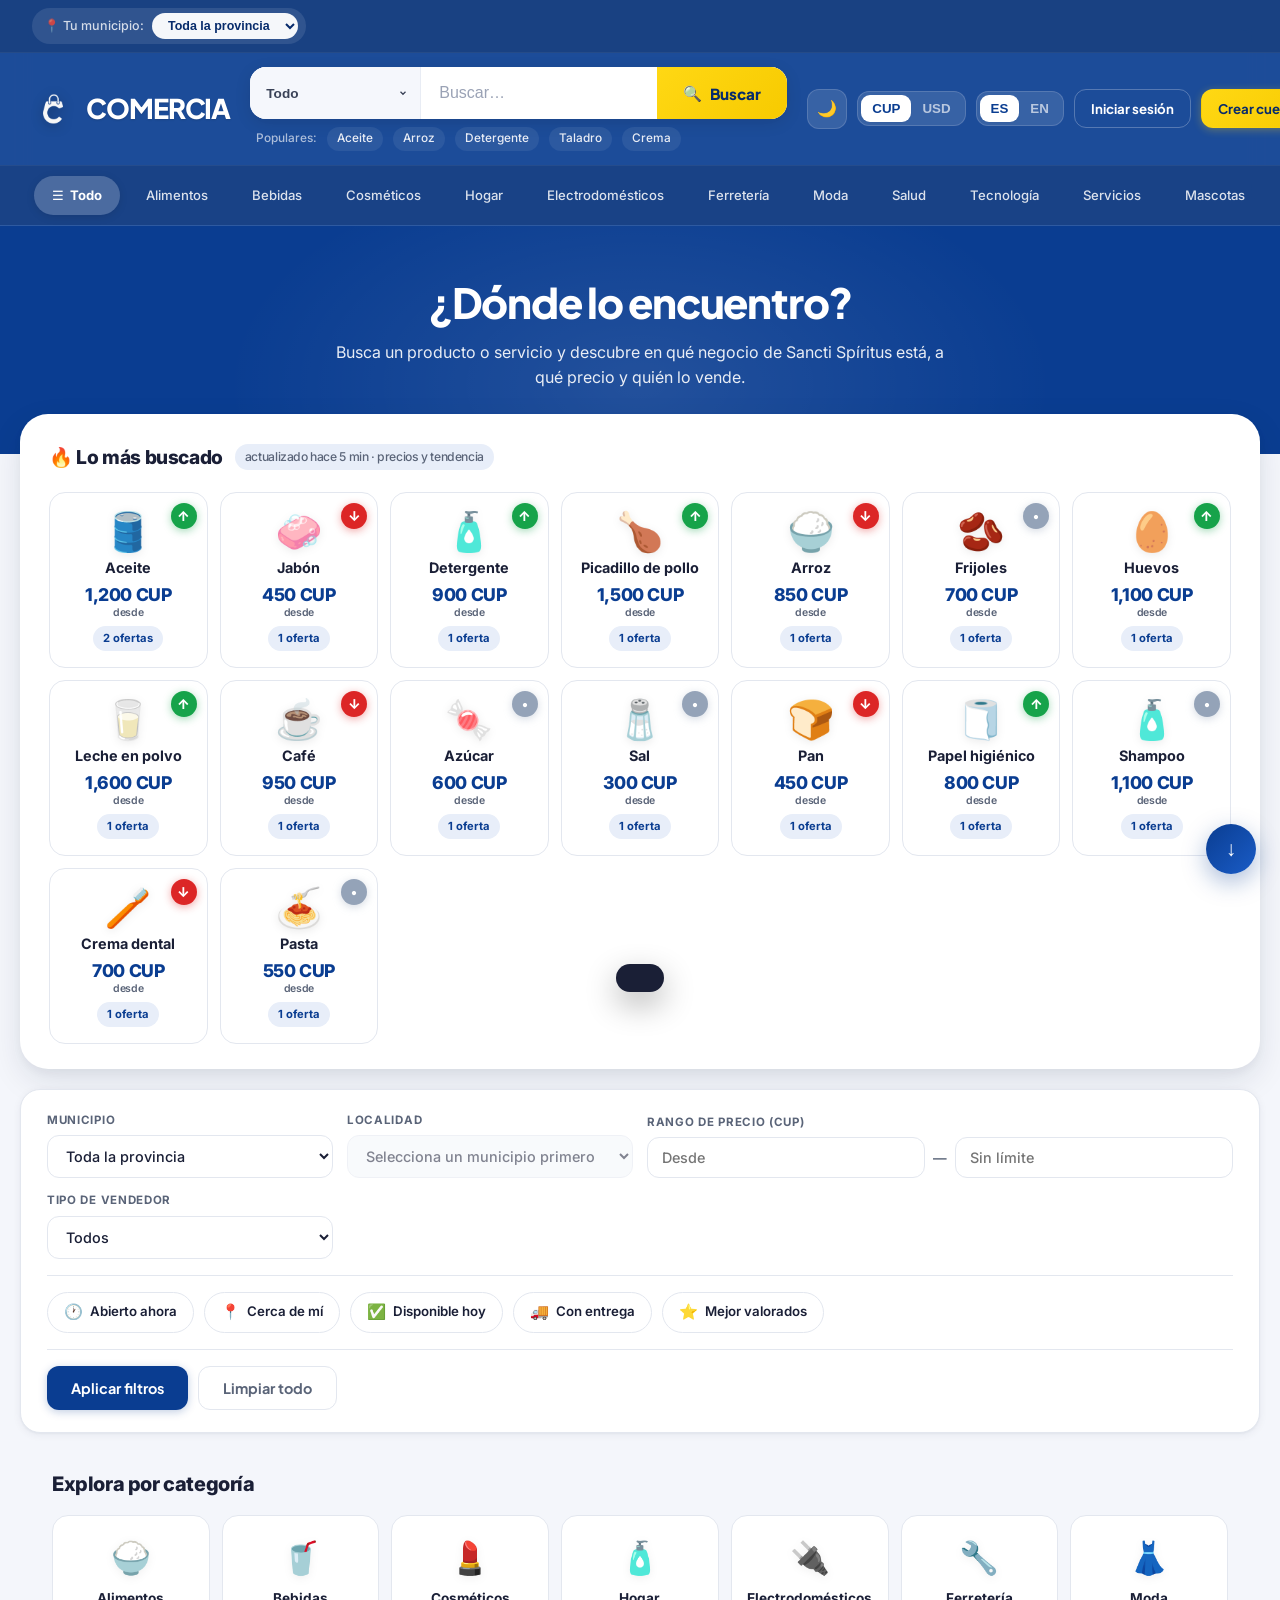
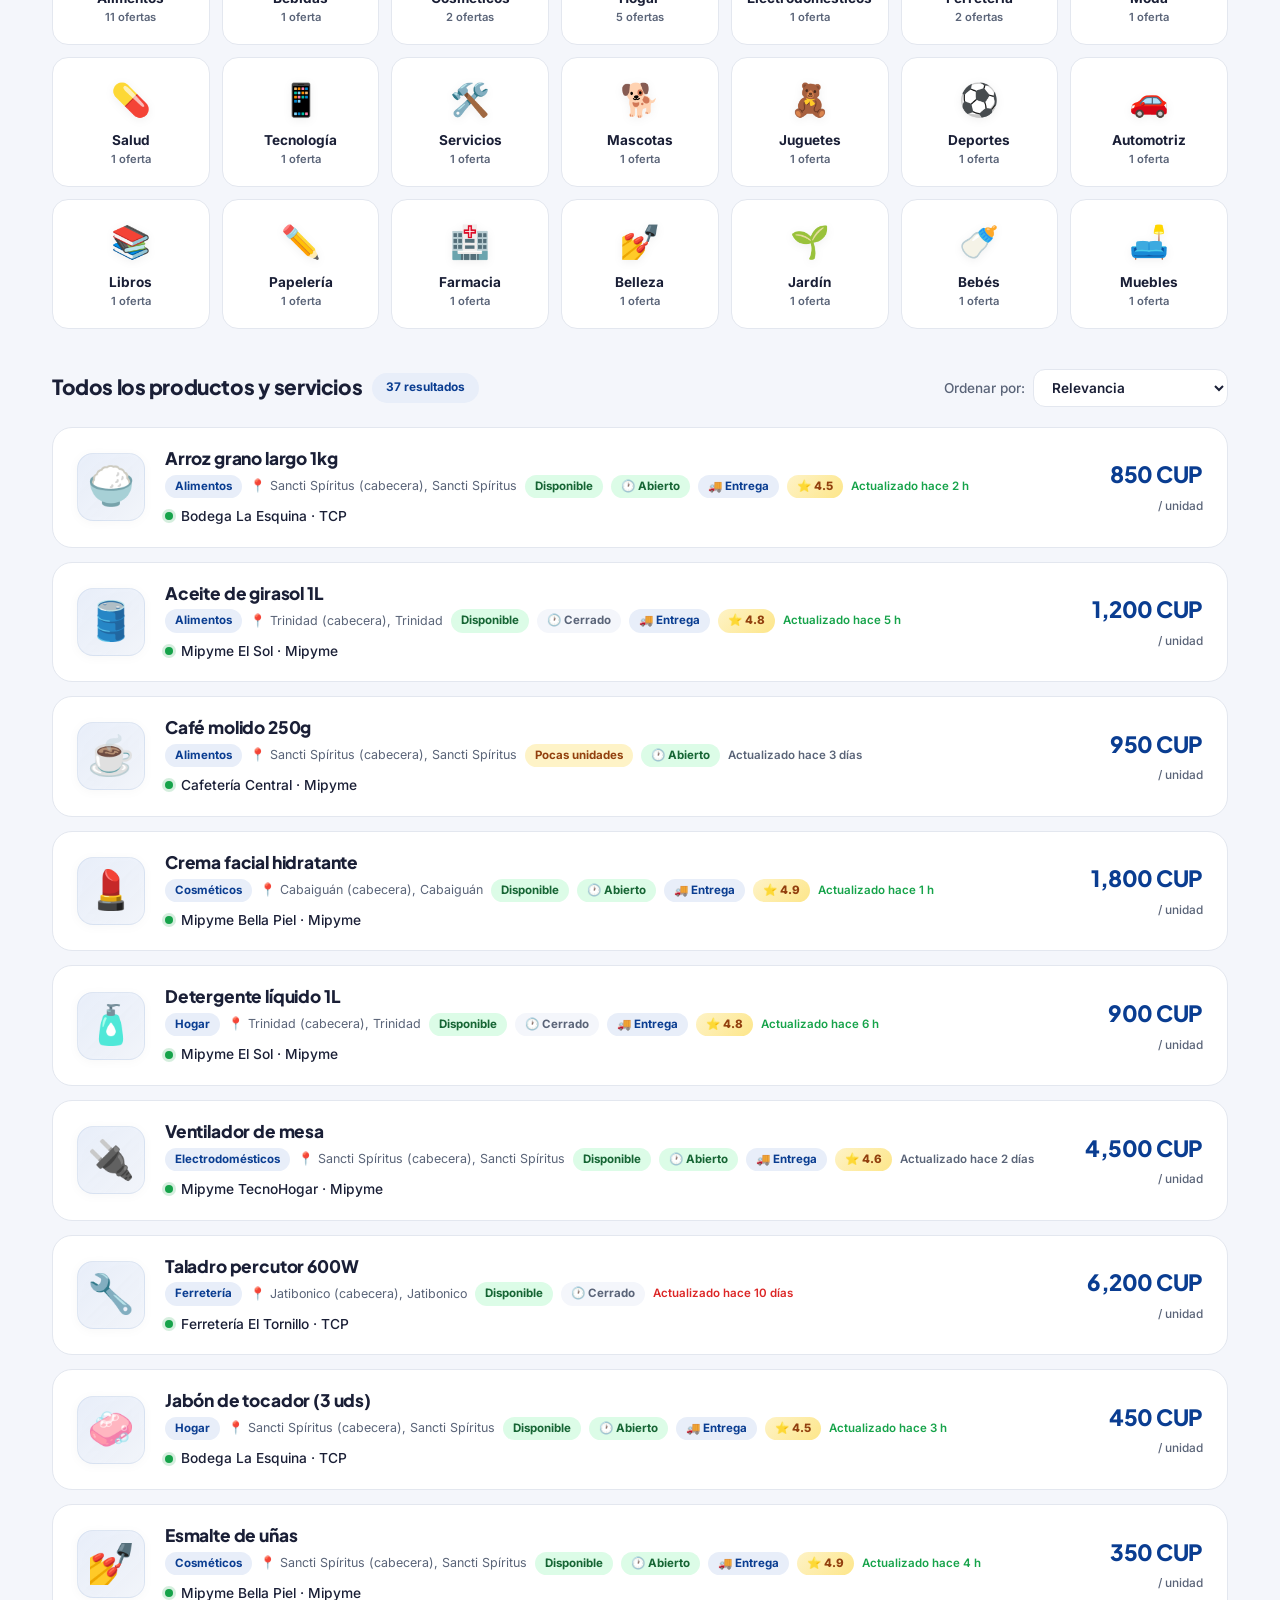
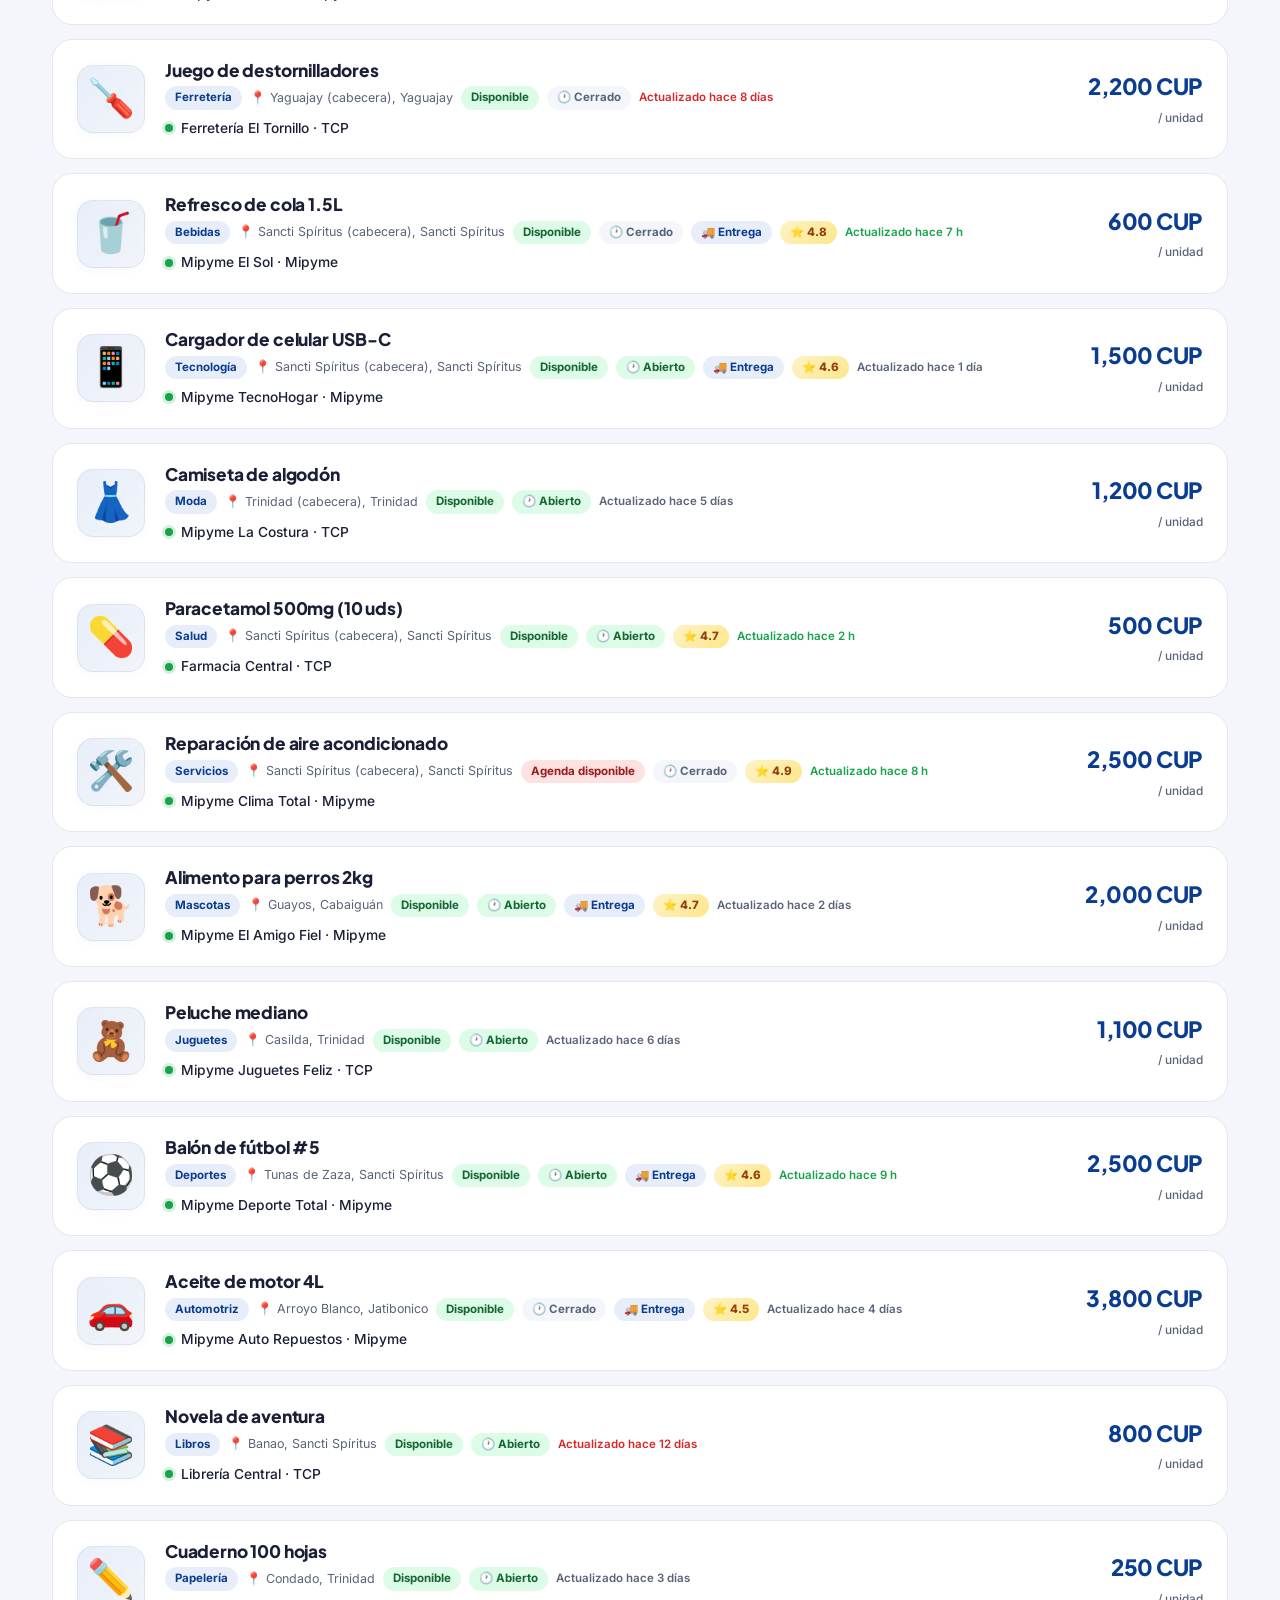
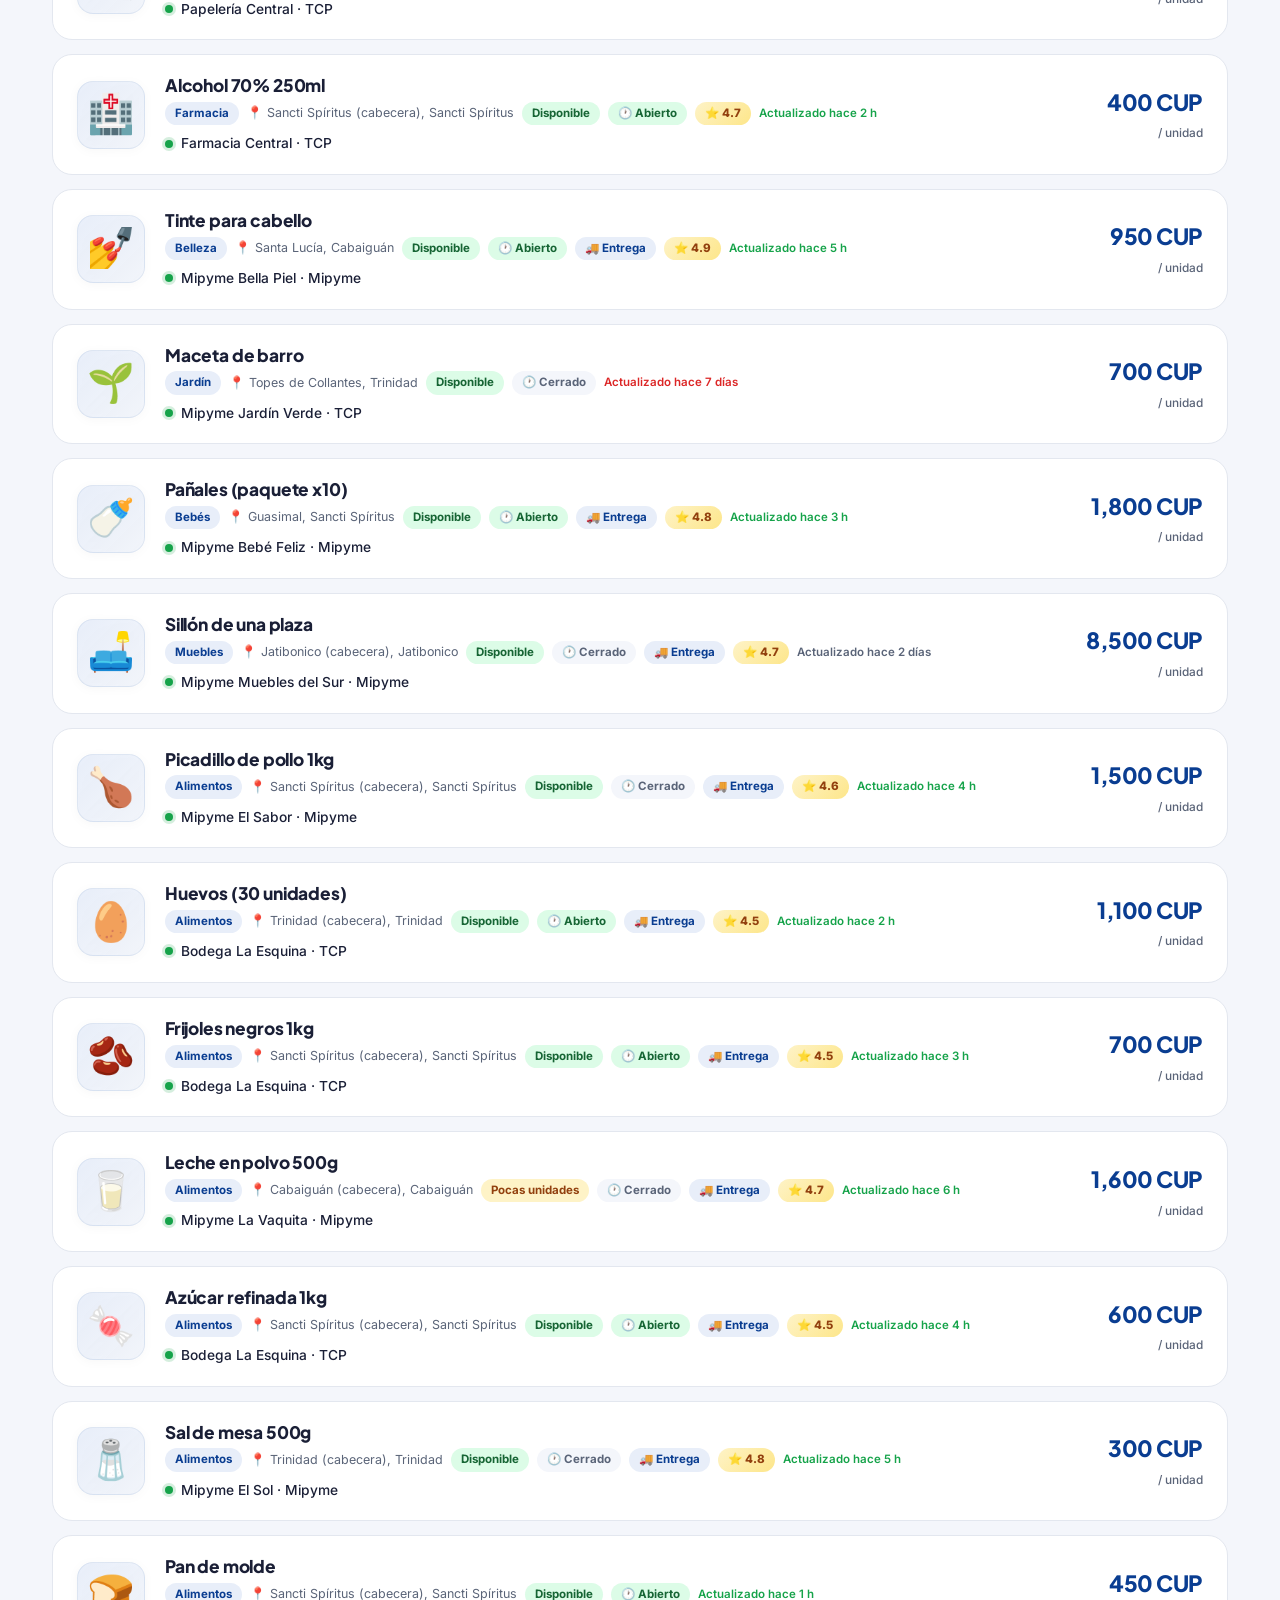
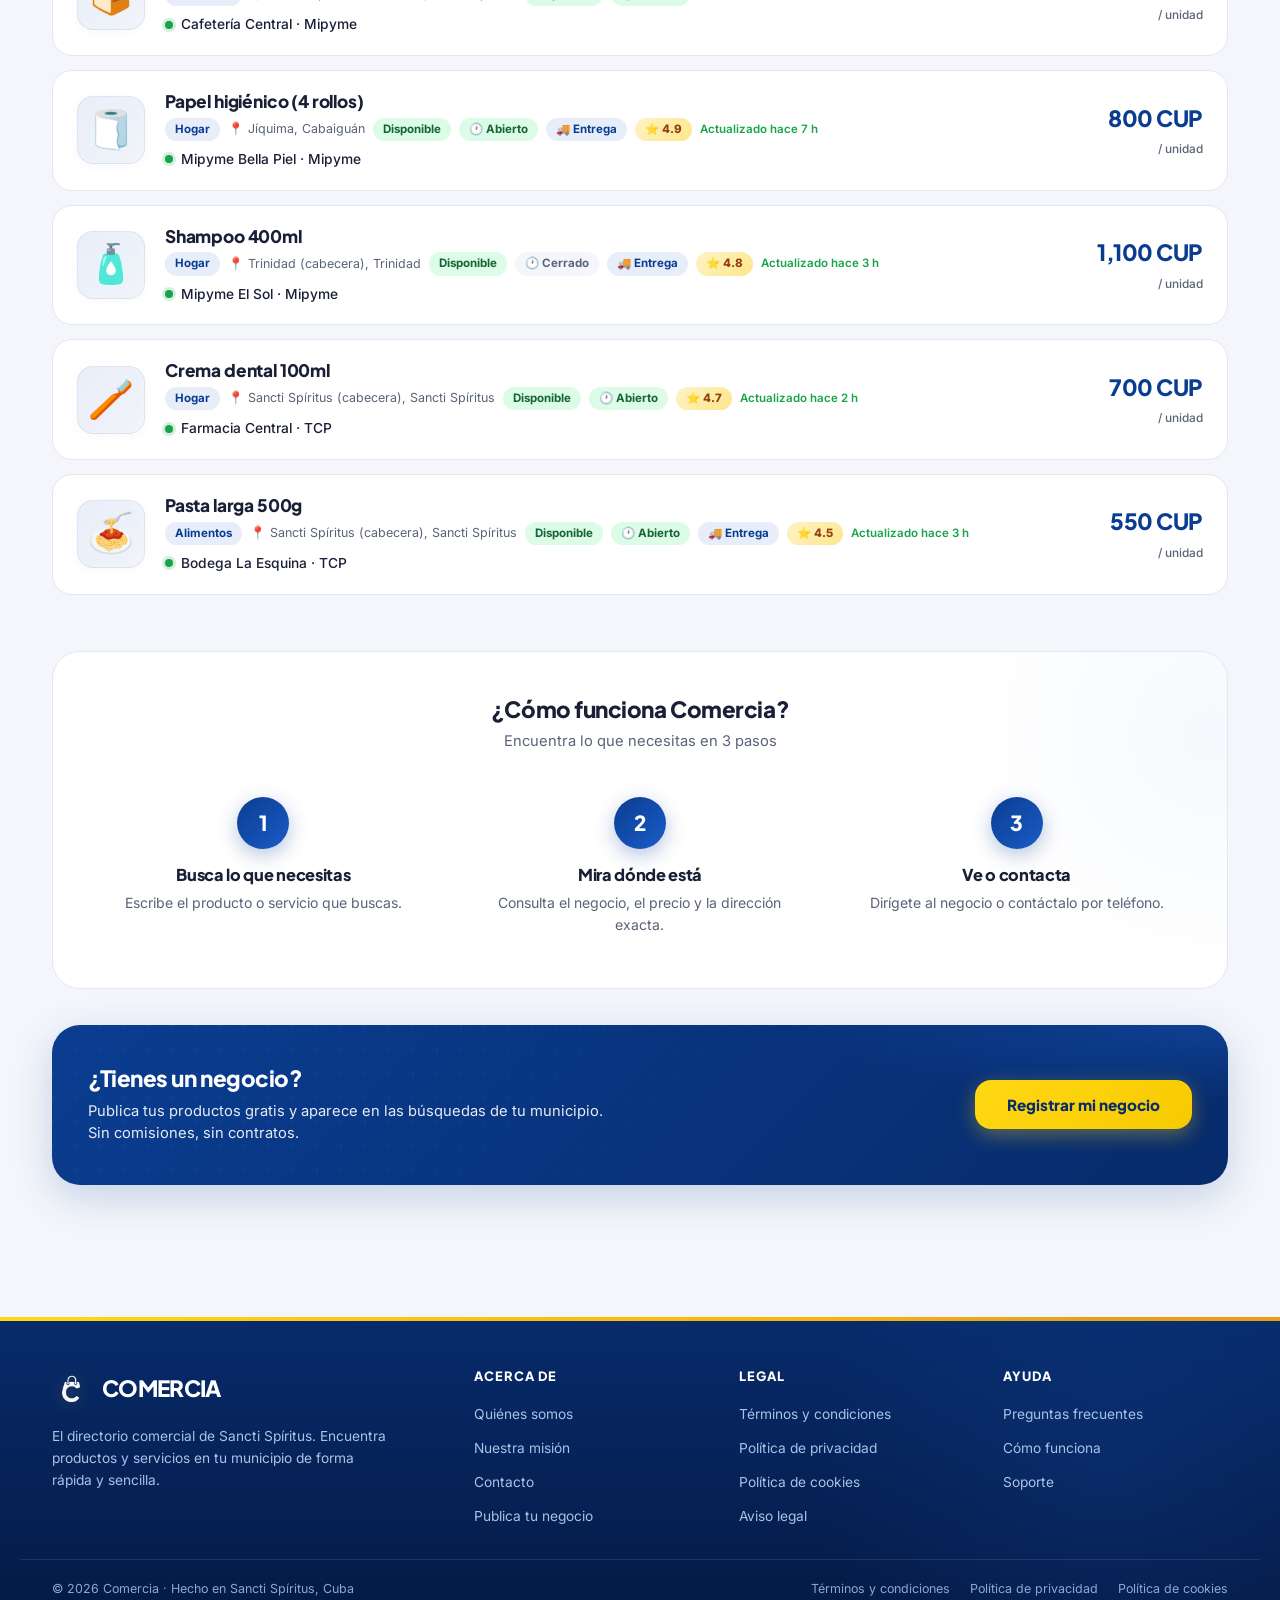
==== commit 8adf0a75: "Add files via upload" ====
--- a/demo/index.html
+++ b/demo/index.html
@@ -4,7 +4,6 @@
 <meta charset="UTF-8">
 <meta name="viewport" content="width=device-width, initial-scale=1.0">
 
-<!-- ✅ NEW: Meta tags SEO -->
 <title>Comercia — Directorio comercial de Sancti Spíritus, Cuba</title>
 <meta name="description" content="Encuentra productos y servicios en Sancti Spíritus. Directorio comercial local con precios, ubicación, horarios y contacto de negocios TCP y Mipyme en todos los municipios de la provincia.">
 <meta name="keywords" content="Sancti Spíritus, Cuba, directorio comercial, TCP, Mipyme, productos, servicios, precios, Trinidad, Yaguajay, Cabaiguán">
@@ -24,171 +23,1092 @@
 <meta name="twitter:image" content="https://comercia.cu/assets/logo/logo.png">
 <meta name="theme-color" content="#0a3d91">
 
+<link rel="preconnect" href="https://fonts.googleapis.com">
+<link rel="preconnect" href="https://fonts.gstatic.com" crossorigin>
+<link href="https://fonts.googleapis.com/css2?family=Plus+Jakarta+Sans:wght@400;500;600;700;800&family=Inter:wght@400;500;600;700&display=swap" rel="stylesheet">
+
 <style>
+  /* ============================================================
+     TOKENS
+     ============================================================ */
   :root {
-    --azul: #0a3d91; --azul-oscuro: #072b6b; --azul-claro: #e8eef9; --azul-medio: #1a5cc7;
-    --gris: #f4f6fb; --texto: #1a1f36; --texto-suave: #5a6478; --borde: #e3e7ef;
-    --verde: #16a34a; --verde-claro: #dcfce7; --rojo: #dc2626; --rojo-claro: #fee2e2;
-    --naranja: #f59e0b; --amarillo: #ffd814; --amarillo-hover: #f7ca00; --blanco: #ffffff;
-    --sombra: 0 8px 24px rgba(10,61,145,0.1);
-    --sombra-card: 0 10px 26px rgba(10,61,145,0.12);
-    --sombra-hover: 0 10px 24px rgba(10,61,145,0.15);
+    --azul: #0a3d91;
+    --azul-oscuro: #072b6b;
+    --azul-claro: #e8eef9;
+    --azul-medio: #1a5cc7;
+    --gris: #f4f6fb;
+    --texto: #1a1f36;
+    --texto-suave: #5a6478;
+    --borde: #e3e7ef;
+    --verde: #16a34a;
+    --verde-claro: #dcfce7;
+    --rojo: #dc2626;
+    --rojo-claro: #fee2e2;
+    --naranja: #f59e0b;
+    --amarillo: #ffd814;
+    --amarillo-hover: #f7ca00;
+    --blanco: #ffffff;
+
+    --radio-xs: 8px;
+    --radio-sm: 12px;
+    --radio-md: 16px;
+    --radio-lg: 20px;
+    --radio-xl: 28px;
+    --radio-pill: 999px;
+
+    --sombra-xs: 0 1px 2px rgba(10, 30, 60, 0.04);
+    --sombra-sm: 0 2px 8px rgba(10, 30, 60, 0.06), 0 1px 2px rgba(10, 30, 60, 0.04);
+    --sombra: 0 8px 24px rgba(10, 30, 60, 0.08), 0 2px 6px rgba(10, 30, 60, 0.04);
+    --sombra-card: 0 12px 32px rgba(10, 30, 60, 0.10), 0 4px 8px rgba(10, 30, 60, 0.04);
+    --sombra-hover: 0 20px 40px rgba(10, 61, 145, 0.15), 0 8px 16px rgba(10, 61, 145, 0.08);
+    --sombra-glow: 0 0 0 4px rgba(26, 92, 199, 0.12);
+
+    --ease: cubic-bezier(0.22, 1, 0.36, 1);
+    --ease-spring: cubic-bezier(0.34, 1.56, 0.64, 1);
+    --dur: 240ms;
+
     --emoji-font: "Apple Color Emoji", "Segoe UI Emoji", "Segoe UI Symbol", "Noto Color Emoji", "Android Emoji", "EmojiSymbols", sans-serif;
   }
+
   body.dark {
-    --azul: #1a3d7c; --azul-oscuro: #0f2547; --azul-claro: #1e2d45; --azul-medio: #2a5ba8;
-    --gris: #0f172a; --texto: #e2e8f0; --texto-suave: #94a3b8; --borde: #2d3a4f;
-    --verde: #22c55e; --verde-claro: #14532d; --rojo: #ef4444; --rojo-claro: #7f1d1d;
-    --naranja: #f59e0b; --amarillo: #ffd814; --amarillo-hover: #f7ca00; --blanco: #1e293b;
-    --sombra: 0 8px 24px rgba(0,0,0,0.4);
-    --sombra-card: 0 10px 26px rgba(0,0,0,0.5);
-    --sombra-hover: 0 10px 24px rgba(0,0,0,0.5);
-  }
-  * { margin: 0; padding: 0; box-sizing: border-box; }
+    --azul: #3b74d1;
+    --azul-oscuro: #0f2547;
+    --azul-claro: #1e2d45;
+    --azul-medio: #4a80e0;
+    --gris: #0b1220;
+    --texto: #e8edf7;
+    --texto-suave: #94a3b8;
+    --borde: #253449;
+    --verde: #34d399;
+    --verde-claro: #14532d;
+    --rojo: #f87171;
+    --rojo-claro: #7f1d1d;
+    --naranja: #fbbf24;
+    --blanco: #131c2e;
+
+    --sombra-xs: 0 1px 2px rgba(0, 0, 0, 0.3);
+    --sombra-sm: 0 2px 8px rgba(0, 0, 0, 0.35);
+    --sombra: 0 8px 24px rgba(0, 0, 0, 0.4);
+    --sombra-card: 0 12px 32px rgba(0, 0, 0, 0.5);
+    --sombra-hover: 0 20px 40px rgba(0, 0, 0, 0.5);
+    --sombra-glow: 0 0 0 4px rgba(74, 128, 224, 0.18);
+  }
+
+  /* ============================================================
+     RESET + BASE
+     ============================================================ */
+  *, *::before, *::after { margin: 0; padding: 0; box-sizing: border-box; }
   html { -webkit-text-size-adjust: 100%; scroll-behavior: smooth; }
-  :focus-visible { outline: 3px solid var(--amarillo); outline-offset: 2px; border-radius: 4px; }
+  :focus-visible {
+    outline: 3px solid var(--amarillo);
+    outline-offset: 3px;
+    border-radius: var(--radio-xs);
+  }
   @media (prefers-reduced-motion: reduce) {
-    *, *::before, *::after { animation-duration: .01ms !important; transition-duration: .01ms !important; scroll-behavior: auto !important; }
-  }
-  body { font-family: 'Segoe UI', system-ui, -apple-system, sans-serif; background: var(--gris); color: var(--texto); transition: background 0.3s, color 0.3s; }
+    *, *::before, *::after {
+      animation-duration: 0.01ms !important;
+      transition-duration: 0.01ms !important;
+      scroll-behavior: auto !important;
+    }
+  }
+
+  body {
+    font-family: 'Inter', 'Plus Jakarta Sans', -apple-system, BlinkMacSystemFont, 'Segoe UI', system-ui, sans-serif;
+    background: var(--gris);
+    color: var(--texto);
+    -webkit-font-smoothing: antialiased;
+    -moz-osx-font-smoothing: grayscale;
+    transition: background var(--dur) ease, color var(--dur) ease;
+    line-height: 1.5;
+  }
+
+  h1, h2, h3, h4 {
+    font-family: 'Plus Jakarta Sans', 'Inter', sans-serif;
+    letter-spacing: -0.02em;
+    line-height: 1.2;
+  }
 
   .ts-emoji, .cat-card .emoji, .result-emoji, .toast, .toggle-chip .chip-icon {
     font-family: var(--emoji-font);
   }
 
-  /* ✅ NEW: noscript banner */
+  ::-webkit-scrollbar { width: 10px; height: 10px; }
+  ::-webkit-scrollbar-track { background: transparent; }
+  ::-webkit-scrollbar-thumb {
+    background: rgba(90, 100, 120, 0.25);
+    border-radius: var(--radio-pill);
+    border: 2px solid transparent;
+    background-clip: padding-box;
+  }
+  ::-webkit-scrollbar-thumb:hover { background: rgba(90, 100, 120, 0.45); background-clip: padding-box; }
+
   .noscript-banner {
-    background: var(--rojo); color: #fff; text-align: center;
-    padding: 14px 20px; font-size: 0.95rem; font-weight: 700;
-    position: sticky; top: 0; z-index: 9999;
-  }
-
-  header { background: var(--azul); color: #fff; position: sticky; top: 0; z-index: 100; transition: background 0.3s; }
-  .top-bar { background: var(--azul-oscuro); padding: 5px 24px; display: flex; align-items: center; gap: 18px; font-size: 0.76rem; transition: background 0.3s; }
-  .my-zone { display: flex; align-items: center; gap: 6px; background: rgba(255,255,255,0.12); padding: 3px 6px 3px 10px; border-radius: 6px; font-size: 0.76rem; }
-  .my-zone label { color: #cddcf5; white-space: nowrap; }
-  .my-zone select { background: #fff; border: none; border-radius: 4px; padding: 4px 8px; font-size: 0.76rem; font-weight: 700; color: var(--azul); outline: none; cursor: pointer; max-width: 160px; }
-  .my-zone.highlight { box-shadow: 0 0 0 2px #ffd814; }
-  .theme-toggle { background: rgba(255,255,255,0.15); border: none; color: #fff; cursor: pointer; padding: 6px 10px; border-radius: 8px; font-size: 1rem; display: flex; align-items: center; justify-content: center; width: 36px; height: 36px; transition: background 0.15s, transform 0.2s; flex-shrink: 0; }
-  .theme-toggle:hover { background: rgba(255,255,255,0.25); }
-  .theme-toggle:active { transform: scale(0.9); }
-  .main-header { padding: 12px 24px; display: flex; align-items: center; gap: 16px; max-width: 1400px; margin: 0 auto; }
-  .logo { display: flex; align-items: center; gap: 8px; cursor: pointer; color: #fff; text-decoration: none; line-height: 1; flex-shrink: 0; user-select: none; transition: transform 0.15s; }
-  .logo:hover { transform: translateY(-1px); }
-  .logo:active { transform: scale(0.98); }
-  .logo-icon { width: 44px; height: 44px; flex-shrink: 0; display: block; object-fit: contain; object-position: center; filter: drop-shadow(0 2px 4px rgba(0,0,0,0.25)); }
-  .logo-text { font-size: 1.75rem; font-weight: 900; letter-spacing: -1px; white-space: nowrap; text-shadow: 0 2px 4px rgba(0,0,0,0.15); }
-  body.dark .logo-icon { filter: drop-shadow(0 2px 6px rgba(255,216,20,0.25)); }
-  .search-wrapper { flex: 1; max-width: 820px; display: flex; flex-direction: column; gap: 6px; position: relative; }
-  .search-container { display: flex; height: 50px; border-radius: 10px; overflow: hidden; background: #fff; box-shadow: 0 2px 8px rgba(0,0,0,0.18); transition: box-shadow 0.2s; }
-  .search-container:focus-within { box-shadow: 0 0 0 3px rgba(126,179,255,0.5), 0 2px 8px rgba(0,0,0,0.18); }
-  .search-category { background: #eef0f7; border: none; border-right: 1px solid #d0d6e2; color: #3a4257; padding: 0 14px; font-size: 0.82rem; font-weight: 600; cursor: pointer; outline: none; flex-shrink: 0; appearance: none; background-image: url("data:image/svg+xml;charset=UTF-8,%3csvg xmlns='http://www.w3.org/2000/svg' width='10' height='10' viewBox='0 0 24 24' fill='none' stroke='%233a4257' stroke-width='3'%3e%3cpath d='M6 9l6 6 6-6'/%3e%3c/svg%3e"); background-repeat: no-repeat; background-position: right 10px center; padding-right: 28px; max-width: 180px; }
-  .search-input { flex: 1; border: none; padding: 0 16px; font-size: 1rem; outline: none; background: #fff; color: #1a1f36; min-width: 0; }
-  .search-input::placeholder { color: #9aa2b5; }
-  .search-btn { background: var(--amarillo); border: none; color: #1a1f36; padding: 0 22px; font-weight: 800; font-size: 0.95rem; cursor: pointer; display: flex; align-items: center; gap: 7px; transition: background 0.15s; flex-shrink: 0; }
-  .search-btn:hover { background: var(--amarillo-hover); }
-  .search-suggestions { display: flex; align-items: center; gap: 12px; font-size: 0.72rem; color: #cddcf5; padding-left: 4px; flex-wrap: wrap; }
-  .search-suggestions span.label { opacity: 0.7; }
-  .search-suggestions a { color: #fff; text-decoration: none; opacity: 0.85; padding: 2px 6px; border-radius: 4px; }
-  .search-suggestions a:hover { background: rgba(255,255,255,0.15); opacity: 1; }
-  .header-actions { display: flex; gap: 10px; align-items: center; margin-left: auto; }
-  .currency-toggle, .lang-toggle { display: flex; background: rgba(255,255,255,0.15); border-radius: 8px; overflow: hidden; font-size: 0.78rem; font-weight: 700; }
-  .currency-toggle button, .lang-toggle button { background: transparent; border: none; color: #fff; padding: 7px 11px; cursor: pointer; opacity: 0.6; }
-  .currency-toggle button.active, .lang-toggle button.active { background: #fff; color: var(--azul); opacity: 1; }
-  .auth-btn { background: transparent; border: 1px solid rgba(255,255,255,0.4); color: #fff; cursor: pointer; padding: 9px 14px; border-radius: 8px; font-size: 0.82rem; font-weight: 700; display: flex; align-items: center; gap: 6px; white-space: nowrap; transition: background 0.15s; }
-  .auth-btn:hover { background: rgba(255,255,255,0.12); }
-  .auth-btn.primary { background: var(--amarillo); border-color: var(--amarillo); color: #1a1f36; }
-  .auth-btn.primary:hover { background: var(--amarillo-hover); }
-  .category-bar { background: var(--azul-medio); padding: 0 24px; max-width: 1400px; margin: 0 auto; display: flex; align-items: center; gap: 2px; overflow-x: auto; scrollbar-width: thin; }
-  .category-bar::-webkit-scrollbar { height: 4px; }
-  .category-bar::-webkit-scrollbar-thumb { background: rgba(255,255,255,0.3); border-radius: 2px; }
-  .category-bar a { color: #fff; text-decoration: none; font-size: 0.8rem; font-weight: 500; padding: 9px 12px; white-space: nowrap; border-radius: 4px; transition: background 0.15s; }
-  .category-bar a:hover { background: rgba(255,255,255,0.15); }
-  .category-bar a.active { background: rgba(255,255,255,0.22); font-weight: 800; }
-  .category-bar .all-link { font-weight: 800; display: flex; align-items: center; gap: 6px; flex-shrink: 0; }
-  .hero { background: linear-gradient(135deg, var(--azul) 0%, var(--azul-medio) 100%); color: #fff; padding: 28px 24px 40px; text-align: center; }
-  .hero h1 { font-size: 1.55rem; font-weight: 800; margin-bottom: 6px; letter-spacing: -0.5px; }
-  .hero p { opacity: 0.85; font-size: 0.95rem; max-width: 600px; margin: 0 auto; }
-  .top-search-section { max-width: 1200px; margin: -26px auto 0; background: var(--blanco); border-radius: 14px; padding: 22px 24px; box-shadow: var(--sombra); position: relative; z-index: 10; transition: background 0.3s, box-shadow 0.3s; }
-  .top-search-header { display: flex; justify-content: space-between; align-items: center; margin-bottom: 18px; flex-wrap: wrap; gap: 8px; }
-  .top-search-title { font-size: 1.15rem; font-weight: 800; display: flex; align-items: center; gap: 10px; flex-wrap: wrap; }
-  .top-search-title .sub { font-size: 0.75rem; font-weight: 500; color: var(--texto-suave); }
-  .top-search-cards { display: grid; grid-template-columns: repeat(auto-fill, minmax(150px, 1fr)); gap: 12px; }
-  .ts-card { background: var(--blanco); border: 1.5px solid var(--borde); border-radius: 12px; padding: 14px 12px; cursor: pointer; transition: all 0.2s; display: flex; flex-direction: column; gap: 8px; position: relative; overflow: hidden; min-height: 150px; }
-  .ts-card:hover { transform: translateY(-3px); box-shadow: var(--sombra-hover); border-color: var(--azul-medio); }
-  .ts-trend { position: absolute; top: 8px; right: 8px; width: 26px; height: 26px; border-radius: 50%; display: flex; align-items: center; justify-content: center; font-size: 0.85rem; font-weight: 900; color: #fff; }
-  .ts-trend.up { background: var(--verde); box-shadow: 0 2px 6px rgba(22,163,74,0.35); }
-  .ts-trend.down { background: var(--rojo); box-shadow: 0 2px 6px rgba(220,38,38,0.35); }
-  .ts-trend.equal { background: #94a3b8; box-shadow: 0 2px 6px rgba(148,163,184,0.35); }
-  .ts-emoji { font-size: 2.2rem; line-height: 1; text-align: center; margin-top: 4px; }
-  .ts-name { font-size: 0.88rem; font-weight: 800; line-height: 1.2; text-align: center; color: var(--texto); display: flex; align-items: center; justify-content: center; }
-  .ts-price { text-align: center; font-size: 1.05rem; font-weight: 800; color: var(--azul); line-height: 1.1; }
-  .ts-price small { font-size: 0.65rem; font-weight: 600; color: var(--texto-suave); display: block; margin-top: 1px; }
-  .ts-count { text-align: center; font-size: 0.7rem; font-weight: 700; padding: 3px 8px; border-radius: 999px; background: var(--azul-claro); color: var(--azul); margin-top: auto; }
-  .ts-count.empty { background: #f1f5f9; color: var(--texto-suave); }
-  body.dark .ts-count.empty { background: #334155; color: #94a3b8; }
-  .filters-panel { max-width: 1200px; margin: 20px auto 0; background: var(--blanco); border-radius: 14px; padding: 18px 22px; box-shadow: var(--sombra); position: relative; z-index: 10; transition: background 0.3s; }
-  .filters-row { display: grid; grid-template-columns: repeat(4, minmax(0, 1fr)); gap: 12px; align-items: end; }
+    background: var(--rojo);
+    color: #fff;
+    text-align: center;
+    padding: 14px 20px;
+    font-size: 0.95rem;
+    font-weight: 600;
+    position: sticky;
+    top: 0;
+    z-index: 9999;
+  }
+
+  /* ============================================================
+     HEADER — glassmorphism
+     ============================================================ */
+  header {
+    position: sticky;
+    top: 0;
+    z-index: 100;
+    background: rgba(10, 61, 145, 0.92);
+    backdrop-filter: blur(20px) saturate(180%);
+    -webkit-backdrop-filter: blur(20px) saturate(180%);
+    color: #fff;
+    border-bottom: 1px solid rgba(255, 255, 255, 0.08);
+    transition: background var(--dur) ease;
+  }
+  body.dark header {
+    background: rgba(11, 18, 32, 0.92);
+    border-bottom-color: rgba(255, 255, 255, 0.06);
+  }
+
+  .top-bar {
+    background: rgba(0, 0, 0, 0.15);
+    padding: 8px 32px;
+    display: flex;
+    align-items: center;
+    gap: 18px;
+    font-size: 0.78rem;
+    border-bottom: 1px solid rgba(255, 255, 255, 0.05);
+  }
+
+  .my-zone {
+    display: flex;
+    align-items: center;
+    gap: 8px;
+    background: rgba(255, 255, 255, 0.1);
+    padding: 5px 8px 5px 12px;
+    border-radius: var(--radio-pill);
+    font-size: 0.78rem;
+    transition: all var(--dur) ease;
+  }
+  .my-zone label { color: rgba(255, 255, 255, 0.8); white-space: nowrap; font-weight: 500; }
+  .my-zone select {
+    background: rgba(255, 255, 255, 0.95);
+    border: none;
+    border-radius: var(--radio-pill);
+    padding: 5px 12px;
+    font-size: 0.78rem;
+    font-weight: 700;
+    color: var(--azul-oscuro);
+    outline: none;
+    cursor: pointer;
+    max-width: 180px;
+    transition: all var(--dur) ease;
+  }
+  .my-zone select:hover { background: #fff; }
+  .my-zone.highlight {
+    animation: pulse-glow 1.6s var(--ease) infinite;
+    background: rgba(255, 216, 20, 0.2);
+  }
+  @keyframes pulse-glow {
+    0%, 100% { box-shadow: 0 0 0 0 rgba(255, 216, 20, 0.6); }
+    50% { box-shadow: 0 0 0 8px rgba(255, 216, 20, 0); }
+  }
+
+  .main-header {
+    padding: 14px 32px;
+    display: flex;
+    align-items: center;
+    gap: 20px;
+    max-width: 1440px;
+    margin: 0 auto;
+  }
+
+  .logo {
+    display: flex;
+    align-items: center;
+    gap: 10px;
+    cursor: pointer;
+    color: #fff;
+    text-decoration: none;
+    line-height: 1;
+    flex-shrink: 0;
+    user-select: none;
+    transition: transform var(--dur) var(--ease);
+  }
+  .logo:hover { transform: translateY(-1px) scale(1.02); }
+  .logo:active { transform: scale(0.97); }
+  .logo-icon {
+    width: 44px; height: 44px;
+    flex-shrink: 0;
+    display: block;
+    object-fit: contain;
+    filter: drop-shadow(0 2px 6px rgba(0, 0, 0, 0.3));
+    transition: filter var(--dur) ease;
+  }
+  .logo-text {
+    font-family: 'Plus Jakarta Sans', sans-serif;
+    font-size: 1.7rem;
+    font-weight: 800;
+    letter-spacing: -0.04em;
+    white-space: nowrap;
+    text-shadow: 0 1px 2px rgba(0, 0, 0, 0.15);
+  }
+  body.dark .logo-icon { filter: drop-shadow(0 2px 8px rgba(255, 216, 20, 0.3)); }
+
+  .search-wrapper {
+    flex: 1;
+    max-width: 820px;
+    display: flex;
+    flex-direction: column;
+    gap: 8px;
+    position: relative;
+  }
+
+  .search-container {
+    display: flex;
+    height: 52px;
+    border-radius: var(--radio-md);
+    overflow: hidden;
+    background: #fff;
+    box-shadow: 0 4px 16px rgba(0, 0, 0, 0.12), inset 0 1px 0 rgba(255, 255, 255, 0.8);
+    transition: box-shadow var(--dur) ease, transform var(--dur) ease;
+  }
+  .search-container:focus-within {
+    box-shadow: 0 0 0 4px rgba(126, 179, 255, 0.35), 0 4px 16px rgba(0, 0, 0, 0.12);
+    transform: translateY(-1px);
+  }
+
+  .search-category {
+    background: #f5f7fc;
+    border: none;
+    border-right: 1px solid #e8ecf4;
+    color: #3a4257;
+    padding: 0 16px;
+    font-size: 0.85rem;
+    font-weight: 600;
+    cursor: pointer;
+    outline: none;
+    flex-shrink: 0;
+    appearance: none;
+    background-image: url("data:image/svg+xml;charset=UTF-8,%3csvg xmlns='http://www.w3.org/2000/svg' width='10' height='10' viewBox='0 0 24 24' fill='none' stroke='%233a4257' stroke-width='3'%3e%3cpath d='M6 9l6 6 6-6'/%3e%3c/svg%3e");
+    background-repeat: no-repeat;
+    background-position: right 12px center;
+    padding-right: 32px;
+    max-width: 190px;
+    transition: background-color var(--dur) ease;
+  }
+  .search-category:hover { background-color: #eef1f9; }
+
+  .search-input {
+    flex: 1;
+    border: none;
+    padding: 0 18px;
+    font-size: 1rem;
+    outline: none;
+    background: #fff;
+    color: #1a1f36;
+    min-width: 0;
+    font-weight: 500;
+  }
+  .search-input::placeholder { color: #9aa2b5; font-weight: 400; }
+
+  .search-btn {
+    background: linear-gradient(135deg, var(--amarillo) 0%, var(--amarillo-hover) 100%);
+    border: none;
+    color: var(--azul-oscuro);
+    padding: 0 26px;
+    font-weight: 800;
+    font-size: 0.95rem;
+    cursor: pointer;
+    display: flex;
+    align-items: center;
+    gap: 8px;
+    transition: all var(--dur) var(--ease);
+    flex-shrink: 0;
+    font-family: 'Plus Jakarta Sans', sans-serif;
+  }
+  .search-btn:hover { filter: brightness(1.05); box-shadow: inset 0 -2px 0 rgba(0, 0, 0, 0.08); }
+  .search-btn:active { transform: scale(0.98); }
+
+  .search-suggestions {
+    display: flex;
+    align-items: center;
+    gap: 10px;
+    font-size: 0.74rem;
+    color: rgba(255, 255, 255, 0.75);
+    padding-left: 6px;
+    flex-wrap: wrap;
+  }
+  .search-suggestions span.label { opacity: 0.85; font-weight: 500; }
+  .search-suggestions a {
+    color: #fff;
+    text-decoration: none;
+    opacity: 0.9;
+    padding: 3px 10px;
+    border-radius: var(--radio-pill);
+    background: rgba(255, 255, 255, 0.08);
+    transition: all var(--dur) ease;
+    font-weight: 500;
+  }
+  .search-suggestions a:hover {
+    background: rgba(255, 255, 255, 0.2);
+    opacity: 1;
+    transform: translateY(-1px);
+  }
+
+  .header-actions {
+    display: flex;
+    gap: 10px;
+    align-items: center;
+    margin-left: auto;
+  }
+
+  .theme-toggle {
+    background: rgba(255, 255, 255, 0.12);
+    border: 1px solid rgba(255, 255, 255, 0.15);
+    color: #fff;
+    cursor: pointer;
+    padding: 0;
+    border-radius: var(--radio-sm);
+    font-size: 1rem;
+    display: flex;
+    align-items: center;
+    justify-content: center;
+    width: 40px;
+    height: 40px;
+    transition: all var(--dur) var(--ease);
+    flex-shrink: 0;
+  }
+  .theme-toggle:hover { background: rgba(255, 255, 255, 0.22); transform: rotate(15deg); }
+  .theme-toggle:active { transform: scale(0.9) rotate(0); }
+
+  .currency-toggle, .lang-toggle {
+    display: flex;
+    background: rgba(255, 255, 255, 0.12);
+    border: 1px solid rgba(255, 255, 255, 0.15);
+    border-radius: var(--radio-sm);
+    overflow: hidden;
+    font-size: 0.78rem;
+    font-weight: 700;
+    padding: 3px;
+  }
+  .currency-toggle button, .lang-toggle button {
+    background: transparent;
+    border: none;
+    color: #fff;
+    padding: 6px 11px;
+    cursor: pointer;
+    opacity: 0.65;
+    border-radius: calc(var(--radio-sm) - 3px);
+    transition: all var(--dur) ease;
+    font-weight: 700;
+  }
+  .currency-toggle button:hover, .lang-toggle button:hover { opacity: 0.9; }
+  .currency-toggle button.active, .lang-toggle button.active {
+    background: #fff;
+    color: var(--azul);
+    opacity: 1;
+    box-shadow: var(--sombra-xs);
+  }
+
+  .auth-btn {
+    background: transparent;
+    border: 1px solid rgba(255, 255, 255, 0.25);
+    color: #fff;
+    cursor: pointer;
+    padding: 10px 16px;
+    border-radius: var(--radio-sm);
+    font-size: 0.83rem;
+    font-weight: 700;
+    display: flex;
+    align-items: center;
+    gap: 6px;
+    white-space: nowrap;
+    transition: all var(--dur) ease;
+    font-family: 'Plus Jakarta Sans', sans-serif;
+  }
+  .auth-btn:hover {
+    background: rgba(255, 255, 255, 0.12);
+    border-color: rgba(255, 255, 255, 0.4);
+    transform: translateY(-1px);
+  }
+  .auth-btn.primary {
+    background: linear-gradient(135deg, var(--amarillo) 0%, var(--amarillo-hover) 100%);
+    border-color: transparent;
+    color: var(--azul-oscuro);
+    box-shadow: 0 2px 8px rgba(255, 216, 20, 0.3);
+  }
+  .auth-btn.primary:hover {
+    box-shadow: 0 4px 14px rgba(255, 216, 20, 0.4);
+    filter: brightness(1.05);
+  }
+
+  /* ✅ Category bar con pastillas bien redondeadas */
+  .category-bar {
+    background: rgba(0, 0, 0, 0.12);
+    padding: 4px 32px;
+    max-width: 1440px;
+    margin: 0 auto;
+    display: flex;
+    align-items: center;
+    gap: 4px;
+    overflow-x: auto;
+    scrollbar-width: none;
+    border-top: 1px solid rgba(255, 255, 255, 0.05);
+  }
+  .category-bar::-webkit-scrollbar { display: none; }
+  .category-bar a {
+    color: rgba(255, 255, 255, 0.85);
+    text-decoration: none;
+    font-size: 0.82rem;
+    font-weight: 500;
+    padding: 10px 18px;
+    margin: 6px 2px;
+    white-space: nowrap;
+    border-radius: var(--radio-pill);
+    transition: all var(--dur) ease;
+    position: relative;
+  }
+  .category-bar a:hover {
+    background: rgba(255, 255, 255, 0.12);
+    color: #fff;
+    transform: translateY(-1px);
+  }
+  .category-bar a.active {
+    background: rgba(255, 255, 255, 0.22);
+    color: #fff;
+    font-weight: 700;
+    box-shadow: 0 2px 8px rgba(0, 0, 0, 0.12);
+  }
+  .category-bar .all-link {
+    font-weight: 800;
+    display: flex;
+    align-items: center;
+    gap: 6px;
+    flex-shrink: 0;
+  }
+
+  /* ============================================================
+     HERO — fondo sólido limpio (sin degradado cargado)
+     ============================================================ */
+  .hero {
+    position: relative;
+    background: var(--azul);
+    color: #fff;
+    padding: 52px 32px 64px;
+    text-align: center;
+    overflow: hidden;
+  }
+  .hero::before {
+    content: '';
+    position: absolute;
+    top: -40%;
+    left: 50%;
+    transform: translateX(-50%);
+    width: 900px;
+    height: 500px;
+    background: radial-gradient(ellipse at center, rgba(255, 255, 255, 0.10) 0%, transparent 65%);
+    pointer-events: none;
+  }
+  .hero h1 {
+    position: relative;
+    font-size: clamp(1.8rem, 4vw, 2.6rem);
+    font-weight: 800;
+    margin-bottom: 12px;
+    letter-spacing: -0.03em;
+    color: #ffffff;
+  }
+  .hero p {
+    position: relative;
+    opacity: 0.9;
+    font-size: 1rem;
+    max-width: 620px;
+    margin: 0 auto;
+    line-height: 1.55;
+    font-weight: 400;
+  }
+
+  /* ============================================================
+     TOP SEARCH SECTION
+     ============================================================ */
+  .top-search-section {
+    max-width: 1240px;
+    margin: -40px auto 0;
+    background: var(--blanco);
+    border-radius: var(--radio-xl);
+    padding: 28px 28px 24px;
+    box-shadow: var(--sombra-card);
+    position: relative;
+    z-index: 10;
+    border: 1px solid rgba(255, 255, 255, 0.6);
+    transition: background var(--dur) ease, box-shadow var(--dur) ease;
+  }
+  body.dark .top-search-section {
+    border-color: rgba(255, 255, 255, 0.04);
+  }
+
+  .top-search-header {
+    display: flex;
+    justify-content: space-between;
+    align-items: center;
+    margin-bottom: 20px;
+    flex-wrap: wrap;
+    gap: 8px;
+  }
+  .top-search-title {
+    font-size: 1.2rem;
+    font-weight: 800;
+    display: flex;
+    align-items: center;
+    gap: 12px;
+    flex-wrap: wrap;
+    letter-spacing: -0.02em;
+  }
+  .top-search-title .sub {
+    font-size: 0.76rem;
+    font-weight: 500;
+    color: var(--texto-suave);
+    background: var(--azul-claro);
+    padding: 4px 10px;
+    border-radius: var(--radio-pill);
+  }
+  body.dark .top-search-title .sub { background: rgba(74, 128, 224, 0.15); }
+
+  .top-search-cards {
+    display: grid;
+    grid-template-columns: repeat(auto-fill, minmax(155px, 1fr));
+    gap: 12px;
+  }
+
+  .ts-card {
+    background: var(--blanco);
+    border: 1px solid var(--borde);
+    border-radius: var(--radio-md);
+    padding: 16px 14px;
+    cursor: pointer;
+    transition: all var(--dur) var(--ease);
+    display: flex;
+    flex-direction: column;
+    gap: 8px;
+    position: relative;
+    overflow: hidden;
+    min-height: 160px;
+    text-align: center;
+  }
+  .ts-card::before {
+    content: '';
+    position: absolute;
+    inset: 0;
+    border-radius: var(--radio-md);
+    padding: 1px;
+    background: linear-gradient(135deg, transparent 0%, transparent 60%, var(--azul-medio) 100%);
+    -webkit-mask: linear-gradient(#000 0 0) content-box, linear-gradient(#000 0 0);
+    -webkit-mask-composite: xor;
+    mask-composite: exclude;
+    opacity: 0;
+    transition: opacity var(--dur) ease;
+    pointer-events: none;
+  }
+  .ts-card:hover {
+    transform: translateY(-4px);
+    box-shadow: var(--sombra-hover);
+    border-color: transparent;
+  }
+  .ts-card:hover::before { opacity: 1; }
+
+  .ts-trend {
+    position: absolute;
+    top: 10px;
+    right: 10px;
+    width: 26px;
+    height: 26px;
+    border-radius: 50%;
+    display: flex;
+    align-items: center;
+    justify-content: center;
+    font-size: 0.85rem;
+    font-weight: 800;
+    color: #fff;
+  }
+  .ts-trend.up { background: var(--verde); box-shadow: 0 2px 8px rgba(22, 163, 74, 0.4); }
+  .ts-trend.down { background: var(--rojo); box-shadow: 0 2px 8px rgba(220, 38, 38, 0.4); }
+  .ts-trend.equal { background: #94a3b8; box-shadow: 0 2px 8px rgba(148, 163, 184, 0.4); }
+
+  .ts-emoji {
+    font-size: 2.4rem;
+    line-height: 1;
+    text-align: center;
+    margin-top: 4px;
+    filter: drop-shadow(0 2px 4px rgba(0, 0, 0, 0.08));
+  }
+  .ts-name {
+    font-size: 0.9rem;
+    font-weight: 700;
+    line-height: 1.25;
+    text-align: center;
+    color: var(--texto);
+    display: flex;
+    align-items: center;
+    justify-content: center;
+  }
+  .ts-price {
+    text-align: center;
+    font-size: 1.1rem;
+    font-weight: 800;
+    color: var(--azul);
+    line-height: 1.1;
+    letter-spacing: -0.02em;
+  }
+  body.dark .ts-price { color: #7eb3ff; }
+  .ts-price small {
+    font-size: 0.66rem;
+    font-weight: 600;
+    color: var(--texto-suave);
+    display: block;
+    margin-top: 2px;
+  }
+  .ts-count {
+    text-align: center;
+    font-size: 0.7rem;
+    font-weight: 700;
+    padding: 4px 10px;
+    border-radius: var(--radio-pill);
+    background: var(--azul-claro);
+    color: var(--azul);
+    margin-top: auto;
+    align-self: center;
+  }
+  body.dark .ts-count { color: #7eb3ff; background: rgba(74, 128, 224, 0.15); }
+  .ts-count.empty { background: var(--gris); color: var(--texto-suave); }
+  body.dark .ts-count.empty { background: #253449; color: #94a3b8; }
+
+  /* ============================================================
+     FILTERS PANEL
+     ============================================================ */
+  .filters-panel {
+    max-width: 1240px;
+    margin: 20px auto 0;
+    background: var(--blanco);
+    border-radius: var(--radio-lg);
+    padding: 22px 26px;
+    box-shadow: var(--sombra-sm);
+    position: relative;
+    z-index: 10;
+    transition: background var(--dur) ease;
+    border: 1px solid var(--borde);
+  }
+  body.dark .filters-panel { border-color: transparent; }
+
+  .filters-row {
+    display: grid;
+    grid-template-columns: repeat(4, minmax(0, 1fr));
+    gap: 14px;
+    align-items: end;
+  }
   .filters-row .filter-group.price-group { grid-column: span 2; }
-  .filter-group { display: flex; flex-direction: column; gap: 5px; min-width: 0; }
-  .filter-group label { font-size: 0.7rem; font-weight: 700; text-transform: uppercase; letter-spacing: 0.5px; color: var(--texto-suave); }
-  .filter-group select, .filter-group input { padding: 9px 12px; border: 1px solid var(--borde); border-radius: 8px; font-size: 0.88rem; outline: none; background: var(--blanco); color: var(--texto); width: 100%; }
-  .filter-group select:focus, .filter-group input:focus { border-color: var(--azul-medio); }
-  .filter-group select:disabled { opacity: 0.55; cursor: not-allowed; background: var(--gris); }
-  .price-range { display: flex; gap: 6px; align-items: center; }
+
+  .filter-group {
+    display: flex;
+    flex-direction: column;
+    gap: 6px;
+    min-width: 0;
+  }
+  .filter-group label {
+    font-size: 0.72rem;
+    font-weight: 700;
+    text-transform: uppercase;
+    letter-spacing: 0.06em;
+    color: var(--texto-suave);
+  }
+  .filter-group select, .filter-group input {
+    padding: 11px 14px;
+    border: 1.5px solid var(--borde);
+    border-radius: var(--radio-sm);
+    font-size: 0.9rem;
+    outline: none;
+    background: var(--blanco);
+    color: var(--texto);
+    width: 100%;
+    font-family: inherit;
+    font-weight: 500;
+    transition: all var(--dur) ease;
+  }
+  .filter-group select:hover, .filter-group input:hover { border-color: #c8d0e0; }
+  body.dark .filter-group select:hover, body.dark .filter-group input:hover { border-color: #3a4a63; }
+  .filter-group select:focus, .filter-group input:focus {
+    border-color: var(--azul-medio);
+    box-shadow: var(--sombra-glow);
+  }
+  .filter-group select:disabled {
+    opacity: 0.55;
+    cursor: not-allowed;
+    background: var(--gris);
+  }
+
+  .price-range { display: flex; gap: 8px; align-items: center; }
   .price-range input { flex: 1; min-width: 0; }
-  .price-range span { font-size: 0.8rem; color: var(--texto-suave); font-weight: 600; }
-  .filters-toggles { display: flex; flex-wrap: wrap; gap: 10px; margin-top: 14px; padding-top: 14px; border-top: 1px solid var(--borde); }
-  .toggle-chip { display: flex; align-items: center; gap: 6px; background: var(--blanco); border: 1.5px solid var(--borde); border-radius: 999px; padding: 8px 14px; font-size: 0.82rem; font-weight: 700; color: var(--texto); cursor: pointer; transition: all 0.15s; user-select: none; }
-  .toggle-chip:hover { border-color: var(--azul-medio); }
-  .toggle-chip.active { background: var(--azul); border-color: var(--azul); color: #fff; }
+  .price-range span { font-size: 0.85rem; color: var(--texto-suave); font-weight: 600; }
+
+  .filters-toggles {
+    display: flex;
+    flex-wrap: wrap;
+    gap: 10px;
+    margin-top: 16px;
+    padding-top: 16px;
+    border-top: 1px solid var(--borde);
+  }
+
+  .toggle-chip {
+    display: flex;
+    align-items: center;
+    gap: 7px;
+    background: var(--blanco);
+    border: 1.5px solid var(--borde);
+    border-radius: var(--radio-pill);
+    padding: 8px 16px;
+    font-size: 0.83rem;
+    font-weight: 600;
+    color: var(--texto);
+    cursor: pointer;
+    transition: all var(--dur) var(--ease);
+    user-select: none;
+  }
+  .toggle-chip:hover {
+    border-color: var(--azul-medio);
+    background: var(--azul-claro);
+    transform: translateY(-1px);
+  }
+  body.dark .toggle-chip:hover { background: rgba(74, 128, 224, 0.12); }
+  .toggle-chip.active {
+    background: var(--azul);
+    border-color: var(--azul);
+    color: #fff;
+    box-shadow: 0 4px 12px rgba(10, 61, 145, 0.3);
+  }
+  .toggle-chip.active:hover { background: var(--azul-oscuro); }
   .toggle-chip .chip-icon { font-size: 0.95rem; }
-  .filter-btn-row { display: flex; gap: 10px; margin-top: 14px; padding-top: 14px; border-top: 1px solid var(--borde); flex-wrap: wrap; }
-  .filter-btn { background: var(--azul); color: #fff; border: none; padding: 10px 22px; border-radius: 8px; font-weight: 700; font-size: 0.88rem; cursor: pointer; height: 42px; }
-  .filter-btn:hover { background: var(--azul-oscuro); }
-  .filter-btn.secondary { background: transparent; color: var(--texto-suave); border: 1px solid var(--borde); }
-  .filter-btn.secondary:hover { background: var(--gris); color: var(--texto); }
-  .main { max-width: 1200px; margin: 0 auto; padding: 30px 24px 60px; }
-  .filter-notice { background: var(--azul-claro); border: 1px solid rgba(10,61,145,0.2); border-radius: 10px; padding: 12px 16px; margin-bottom: 20px; display: flex; align-items: center; justify-content: space-between; gap: 12px; flex-wrap: wrap; }
-  body.dark .filter-notice { border-color: rgba(126,179,255,0.2); }
-  .filter-notice-text { font-size: 0.88rem; color: var(--azul); font-weight: 600; display: flex; align-items: center; gap: 8px; flex-wrap: wrap; }
+
+  .filter-btn-row {
+    display: flex;
+    gap: 10px;
+    margin-top: 16px;
+    padding-top: 16px;
+    border-top: 1px solid var(--borde);
+    flex-wrap: wrap;
+  }
+  .filter-btn {
+    background: var(--azul);
+    color: #fff;
+    border: none;
+    padding: 11px 24px;
+    border-radius: var(--radio-sm);
+    font-weight: 700;
+    font-size: 0.9rem;
+    cursor: pointer;
+    height: 44px;
+    transition: all var(--dur) ease;
+    font-family: 'Plus Jakarta Sans', sans-serif;
+    box-shadow: 0 2px 8px rgba(10, 61, 145, 0.25);
+  }
+  .filter-btn:hover {
+    background: var(--azul-oscuro);
+    transform: translateY(-1px);
+    box-shadow: 0 4px 14px rgba(10, 61, 145, 0.35);
+  }
+  .filter-btn:active { transform: translateY(0); }
+  .filter-btn.secondary {
+    background: transparent;
+    color: var(--texto-suave);
+    border: 1.5px solid var(--borde);
+    box-shadow: none;
+  }
+  .filter-btn.secondary:hover {
+    background: var(--gris);
+    color: var(--texto);
+    border-color: #c8d0e0;
+    box-shadow: none;
+  }
+
+  /* ============================================================
+     MAIN + RESULTADOS
+     ============================================================ */
+  .main { max-width: 1240px; margin: 0 auto; padding: 36px 32px 72px; }
+
+  .filter-notice {
+    background: linear-gradient(135deg, var(--azul-claro) 0%, rgba(232, 238, 249, 0.6) 100%);
+    border: 1px solid rgba(10, 61, 145, 0.15);
+    border-radius: var(--radio-md);
+    padding: 14px 18px;
+    margin-bottom: 22px;
+    display: flex;
+    align-items: center;
+    justify-content: space-between;
+    gap: 12px;
+    flex-wrap: wrap;
+  }
+  body.dark .filter-notice {
+    background: linear-gradient(135deg, rgba(74, 128, 224, 0.12) 0%, rgba(74, 128, 224, 0.04) 100%);
+    border-color: rgba(74, 128, 224, 0.2);
+  }
+  .filter-notice-text {
+    font-size: 0.9rem;
+    color: var(--azul);
+    font-weight: 600;
+    display: flex;
+    align-items: center;
+    gap: 8px;
+    flex-wrap: wrap;
+  }
   body.dark .filter-notice-text { color: #7eb3ff; }
-  .filter-notice-text .chip { background: var(--azul); color: #fff; padding: 3px 10px; border-radius: 999px; font-size: 0.78rem; font-weight: 700; }
-  .clear-filters-btn { background: var(--blanco); border: 1px solid var(--azul); color: var(--azul); padding: 7px 14px; border-radius: 8px; font-size: 0.8rem; font-weight: 700; cursor: pointer; display: flex; align-items: center; gap: 5px; transition: background 0.15s; }
+  .filter-notice-text .chip {
+    background: var(--azul);
+    color: #fff;
+    padding: 4px 12px;
+    border-radius: var(--radio-pill);
+    font-size: 0.78rem;
+    font-weight: 700;
+  }
+  .clear-filters-btn {
+    background: var(--blanco);
+    border: 1.5px solid var(--azul);
+    color: var(--azul);
+    padding: 8px 16px;
+    border-radius: var(--radio-sm);
+    font-size: 0.82rem;
+    font-weight: 700;
+    cursor: pointer;
+    display: flex;
+    align-items: center;
+    gap: 6px;
+    transition: all var(--dur) ease;
+  }
   .clear-filters-btn:hover { background: var(--azul); color: #fff; }
   body.dark .clear-filters-btn { color: #7eb3ff; border-color: #7eb3ff; }
-  body.dark .clear-filters-btn:hover { background: #7eb3ff; color: #0f172a; }
-  .section-title { font-size: 1.15rem; font-weight: 800; margin-bottom: 14px; display: flex; align-items: center; gap: 10px; flex-wrap: wrap; }
-  .cat-grid { display: grid; grid-template-columns: repeat(auto-fill, minmax(140px, 1fr)); gap: 12px; margin-bottom: 36px; }
-  .cat-card { background: var(--blanco); border-radius: 12px; padding: 14px 10px; border: 1px solid var(--borde); cursor: pointer; transition: all 0.2s; text-align: center; }
-  .cat-card:hover { transform: translateY(-3px); box-shadow: var(--sombra-card); border-color: var(--azul-medio); }
-  .cat-card .emoji { font-size: 1.9rem; display: block; margin-bottom: 5px; }
-  .cat-card .name { font-size: 0.82rem; font-weight: 800; margin-bottom: 2px; line-height: 1.2; }
-  .cat-card .count { font-size: 0.68rem; color: var(--texto-suave); font-weight: 600; }
-  .results-header { display: flex; justify-content: space-between; align-items: center; margin-bottom: 18px; flex-wrap: wrap; gap: 12px; }
+  body.dark .clear-filters-btn:hover { background: #7eb3ff; color: #0b1220; }
+
+  .section-title {
+    font-size: 1.25rem;
+    font-weight: 800;
+    margin-bottom: 16px;
+    display: flex;
+    align-items: center;
+    gap: 10px;
+    flex-wrap: wrap;
+    letter-spacing: -0.02em;
+  }
+
+  .cat-grid {
+    display: grid;
+    grid-template-columns: repeat(auto-fill, minmax(145px, 1fr));
+    gap: 12px;
+    margin-bottom: 40px;
+  }
+  .cat-card {
+    background: var(--blanco);
+    border-radius: var(--radio-md);
+    padding: 18px 14px;
+    border: 1px solid var(--borde);
+    cursor: pointer;
+    transition: all var(--dur) var(--ease);
+    text-align: center;
+    position: relative;
+    overflow: hidden;
+  }
+  .cat-card::after {
+    content: '';
+    position: absolute;
+    inset: 0;
+    background: linear-gradient(135deg, rgba(26, 92, 199, 0.04) 0%, transparent 60%);
+    opacity: 0;
+    transition: opacity var(--dur) ease;
+    pointer-events: none;
+  }
+  .cat-card:hover {
+    transform: translateY(-4px);
+    box-shadow: var(--sombra-card);
+    border-color: var(--azul-medio);
+  }
+  .cat-card:hover::after { opacity: 1; }
+  .cat-card .emoji {
+    font-size: 2rem;
+    display: block;
+    margin-bottom: 8px;
+    filter: drop-shadow(0 2px 4px rgba(0, 0, 0, 0.06));
+  }
+  .cat-card .name {
+    font-size: 0.85rem;
+    font-weight: 700;
+    margin-bottom: 3px;
+    line-height: 1.2;
+  }
+  .cat-card .count {
+    font-size: 0.7rem;
+    color: var(--texto-suave);
+    font-weight: 600;
+  }
+
+  .results-header {
+    display: flex;
+    justify-content: space-between;
+    align-items: center;
+    margin-bottom: 20px;
+    flex-wrap: wrap;
+    gap: 12px;
+  }
   .results-header-left { display: flex; align-items: center; gap: 10px; flex-wrap: wrap; }
-  .results-header h2 { font-size: 1.2rem; font-weight: 800; }
+  .results-header h2 {
+    font-size: 1.3rem;
+    font-weight: 800;
+    letter-spacing: -0.02em;
+  }
   .results-header .query { color: var(--azul); font-style: italic; }
   body.dark .results-header .query { color: #7eb3ff; }
-  .results-header .pill { background: var(--azul-claro); color: var(--azul); font-size: 0.72rem; padding: 5px 12px; border-radius: 999px; font-weight: 700; }
-  body.dark .results-header .pill { color: #7eb3ff; }
-  .sort-control { display: flex; align-items: center; gap: 8px; font-size: 0.82rem; color: var(--texto-suave); }
-  .sort-control select { padding: 8px 12px; border: 1px solid var(--borde); border-radius: 8px; font-size: 0.85rem; outline: none; background: var(--blanco); color: var(--texto); cursor: pointer; font-weight: 600; }
-  .sort-control select:focus { border-color: var(--azul-medio); }
+  .results-header .pill {
+    background: var(--azul-claro);
+    color: var(--azul);
+    font-size: 0.74rem;
+    padding: 6px 14px;
+    border-radius: var(--radio-pill);
+    font-weight: 700;
+  }
+  body.dark .results-header .pill { color: #7eb3ff; background: rgba(74, 128, 224, 0.15); }
+
+  .sort-control {
+    display: flex;
+    align-items: center;
+    gap: 8px;
+    font-size: 0.85rem;
+    color: var(--texto-suave);
+    font-weight: 500;
+  }
+  .sort-control select {
+    padding: 9px 14px;
+    border: 1.5px solid var(--borde);
+    border-radius: var(--radio-sm);
+    font-size: 0.85rem;
+    outline: none;
+    background: var(--blanco);
+    color: var(--texto);
+    cursor: pointer;
+    font-weight: 600;
+    transition: all var(--dur) ease;
+    font-family: inherit;
+  }
+  .sort-control select:hover { border-color: #c8d0e0; }
+  .sort-control select:focus { border-color: var(--azul-medio); box-shadow: var(--sombra-glow); }
+
+  /* ============================================================
+     RESULT CARDS
+     ============================================================ */
   .result-list { display: flex; flex-direction: column; gap: 14px; }
-  .result-card { background: var(--blanco); border-radius: 14px; border: 1px solid var(--borde); padding: 18px 20px; display: flex; gap: 18px; align-items: center; transition: box-shadow 0.2s, transform 0.2s; cursor: pointer; }
-  .result-card:hover { box-shadow: var(--sombra-card); transform: translateY(-2px); }
-  .result-emoji { font-size: 2.4rem; width: 64px; height: 64px; background: var(--azul-claro); border-radius: 12px; display: flex; align-items: center; justify-content: center; flex-shrink: 0; }
+
+  .result-card {
+    background: var(--blanco);
+    border-radius: var(--radio-lg);
+    border: 1px solid var(--borde);
+    padding: 20px 24px;
+    display: flex;
+    gap: 20px;
+    align-items: center;
+    transition: all var(--dur) var(--ease);
+    cursor: pointer;
+    position: relative;
+    overflow: hidden;
+  }
+  .result-card::before {
+    content: '';
+    position: absolute;
+    left: 0;
+    top: 0;
+    bottom: 0;
+    width: 3px;
+    background: linear-gradient(180deg, var(--azul-medio) 0%, var(--azul) 100%);
+    opacity: 0;
+    transition: opacity var(--dur) ease;
+  }
+  .result-card:hover {
+    box-shadow: var(--sombra-card);
+    transform: translateY(-2px);
+    border-color: rgba(26, 92, 199, 0.25);
+  }
+  .result-card:hover::before { opacity: 1; }
+  .result-card:focus-visible {
+    outline: 3px solid var(--amarillo);
+    outline-offset: 2px;
+  }
+
+  .result-emoji {
+    font-size: 2.4rem;
+    width: 68px;
+    height: 68px;
+    background: linear-gradient(135deg, var(--azul-claro) 0%, rgba(232, 238, 249, 0.5) 100%);
+    border-radius: var(--radio-md);
+    display: flex;
+    align-items: center;
+    justify-content: center;
+    flex-shrink: 0;
+    border: 1px solid rgba(10, 61, 145, 0.08);
+    filter: drop-shadow(0 2px 4px rgba(0, 0, 0, 0.04));
+  }
+  body.dark .result-emoji {
+    background: linear-gradient(135deg, rgba(74, 128, 224, 0.2) 0%, rgba(74, 128, 224, 0.08) 100%);
+    border-color: rgba(74, 128, 224, 0.15);
+  }
+
   .result-info { flex: 1; min-width: 0; }
-  .result-info h3 { font-size: 1.05rem; font-weight: 800; margin-bottom: 4px; }
-  .result-info h3 mark { background: #fff3a8; color: inherit; padding: 0 2px; border-radius: 3px; }
-  body.dark .result-info h3 mark { background: #b45309; color: #fff; }
-  .result-meta { display: flex; flex-wrap: wrap; gap: 10px; font-size: 0.78rem; color: var(--texto-suave); margin-bottom: 6px; align-items: center; }
-  .result-meta .tag { background: var(--azul-claro); color: var(--azul); padding: 2px 8px; border-radius: 999px; font-weight: 700; font-size: 0.7rem; }
-  body.dark .result-meta .tag { color: #7eb3ff; }
-  .result-meta .far-tag { background: #fef3c7; color: #92400e; padding: 2px 8px; border-radius: 999px; font-weight: 700; font-size: 0.7rem; }
+  .result-info h3 {
+    font-size: 1.08rem;
+    font-weight: 800;
+    margin-bottom: 6px;
+    letter-spacing: -0.01em;
+  }
+  .result-info h3 mark {
+    background: linear-gradient(180deg, transparent 55%, #fff3a8 55%);
+    color: inherit;
+    padding: 0 2px;
+    border-radius: 2px;
+  }
+  body.dark .result-info h3 mark {
+    background: linear-gradient(180deg, transparent 55%, rgba(255, 216, 20, 0.4) 55%);
+  }
+
+  .result-meta {
+    display: flex;
+    flex-wrap: wrap;
+    gap: 8px;
+    font-size: 0.78rem;
+    color: var(--texto-suave);
+    margin-bottom: 8px;
+    align-items: center;
+  }
+  .result-meta .tag {
+    background: var(--azul-claro);
+    color: var(--azul);
+    padding: 3px 10px;
+    border-radius: var(--radio-pill);
+    font-weight: 700;
+    font-size: 0.72rem;
+  }
+  body.dark .result-meta .tag { color: #7eb3ff; background: rgba(74, 128, 224, 0.15); }
+  .result-meta .far-tag {
+    background: #fef3c7;
+    color: #92400e;
+    padding: 3px 10px;
+    border-radius: var(--radio-pill);
+    font-weight: 700;
+    font-size: 0.72rem;
+  }
   body.dark .result-meta .far-tag { background: #78350f; color: #fbbf24; }
-  .result-meta .status-tag { padding: 2px 8px; border-radius: 999px; font-weight: 700; font-size: 0.7rem; }
+
+  .result-meta .status-tag {
+    padding: 3px 10px;
+    border-radius: var(--radio-pill);
+    font-weight: 700;
+    font-size: 0.72rem;
+  }
   .status-tag.available { background: var(--verde-claro); color: #166534; }
   body.dark .status-tag.available { color: #86efac; }
   .status-tag.low { background: #fef3c7; color: #92400e; }
@@ -197,278 +1117,878 @@
   body.dark .status-tag.out { color: #fca5a5; }
   .status-tag.open-now { background: var(--verde-claro); color: #166534; }
   body.dark .status-tag.open-now { color: #86efac; }
-  .status-tag.closed-now { background: #f1f5f9; color: #64748b; }
-  body.dark .status-tag.closed-now { background: #334155; color: #94a3b8; }
-  .badge-rating { background: #fef3c7; color: #92400e; padding: 2px 8px; border-radius: 999px; font-weight: 800; font-size: 0.72rem; }
-  body.dark .badge-rating { background: #78350f; color: #fbbf24; }
-  .badge-updated { font-size: 0.7rem; color: var(--texto-suave); font-weight: 600; }
+  .status-tag.closed-now { background: var(--gris); color: var(--texto-suave); }
+  body.dark .status-tag.closed-now { background: #253449; color: #94a3b8; }
+
+  .badge-rating {
+    background: linear-gradient(135deg, #fef3c7 0%, #fde68a 100%);
+    color: #92400e;
+    padding: 3px 10px;
+    border-radius: var(--radio-pill);
+    font-weight: 800;
+    font-size: 0.72rem;
+  }
+  body.dark .badge-rating { background: linear-gradient(135deg, #78350f, #92400e); color: #fbbf24; }
+
+  .badge-updated {
+    font-size: 0.72rem;
+    color: var(--texto-suave);
+    font-weight: 600;
+  }
   .badge-updated.recent { color: var(--verde); }
   .badge-updated.old { color: var(--rojo); }
-  .result-vendor { font-size: 0.85rem; color: var(--texto); display: flex; align-items: center; gap: 6px; }
-  .vendor-dot { width: 7px; height: 7px; border-radius: 50%; background: var(--verde); display: inline-block; }
+
+  .result-vendor {
+    font-size: 0.86rem;
+    color: var(--texto);
+    display: flex;
+    align-items: center;
+    gap: 8px;
+    font-weight: 500;
+  }
+  .vendor-dot {
+    width: 8px;
+    height: 8px;
+    border-radius: 50%;
+    background: var(--verde);
+    display: inline-block;
+    box-shadow: 0 0 0 3px rgba(22, 163, 74, 0.18);
+  }
+
   .result-price { text-align: right; flex-shrink: 0; }
-  .result-price .amount { font-size: 1.35rem; font-weight: 800; color: var(--azul); display: block; }
+  .result-price .amount {
+    font-size: 1.4rem;
+    font-weight: 800;
+    color: var(--azul);
+    display: block;
+    letter-spacing: -0.02em;
+    font-family: 'Plus Jakarta Sans', sans-serif;
+  }
   body.dark .result-price .amount { color: #7eb3ff; }
-  .result-price .unit { font-size: 0.72rem; color: var(--texto-suave); }
-  .empty { text-align: center; padding: 60px 20px; color: var(--texto-suave); background: var(--blanco); border-radius: 14px; border: 1px dashed var(--borde); }
-  .empty .big { font-size: 2.5rem; margin-bottom: 10px; }
-  .empty .hint { margin-top: 14px; font-size: 0.85rem; }
-  .empty .hint button { background: var(--azul); color: #fff; border: none; padding: 8px 16px; border-radius: 8px; font-weight: 700; font-size: 0.82rem; cursor: pointer; margin-top: 10px; }
-  .how-section { margin-top: 48px; background: var(--blanco); border-radius: 16px; padding: 32px 28px; border: 1px solid var(--borde); }
-  .how-section h2 { font-size: 1.15rem; font-weight: 800; margin-bottom: 6px; text-align: center; }
-  .how-section .subtitle { font-size: 0.88rem; color: var(--texto-suave); text-align: center; margin-bottom: 28px; }
-  .how-steps { display: grid; grid-template-columns: repeat(auto-fit, minmax(200px, 1fr)); gap: 20px; }
-  .how-step { text-align: center; padding: 12px; }
-  .how-step .num { width: 44px; height: 44px; background: var(--azul); color: #fff; border-radius: 50%; display: flex; align-items: center; justify-content: center; font-size: 1.2rem; font-weight: 800; margin: 0 auto 12px; }
-  .how-step h3 { font-size: 1rem; font-weight: 800; margin-bottom: 6px; }
-  .how-step p { font-size: 0.85rem; color: var(--texto-suave); line-height: 1.4; }
-  .biz-banner { margin-top: 32px; background: linear-gradient(135deg, var(--azul) 0%, var(--azul-medio) 100%); border-radius: 16px; padding: 32px 28px; color: #fff; display: flex; align-items: center; justify-content: space-between; gap: 24px; flex-wrap: wrap; }
-  .biz-banner h3 { font-size: 1.25rem; font-weight: 800; margin-bottom: 6px; }
-  .biz-banner p { font-size: 0.9rem; opacity: 0.9; max-width: 480px; line-height: 1.45; }
-  .biz-banner button { background: var(--amarillo); color: #1a1f36; border: none; padding: 13px 26px; border-radius: 10px; font-weight: 800; font-size: 0.92rem; cursor: pointer; white-space: nowrap; }
-  .biz-banner button:hover { background: var(--amarillo-hover); }
-
-  .modal { position: fixed; inset: 0; background: rgba(10,30,60,0.5); z-index: 300; display: none; align-items: center; justify-content: center; padding: 20px; }
+  .result-price .unit { font-size: 0.74rem; color: var(--texto-suave); font-weight: 500; }
+
+  .empty {
+    text-align: center;
+    padding: 72px 24px;
+    color: var(--texto-suave);
+    background: var(--blanco);
+    border-radius: var(--radio-lg);
+    border: 2px dashed var(--borde);
+  }
+  .empty .big { font-size: 3rem; margin-bottom: 14px; }
+  .empty .hint { margin-top: 16px; font-size: 0.88rem; }
+  .empty .hint button {
+    background: var(--azul);
+    color: #fff;
+    border: none;
+    padding: 10px 20px;
+    border-radius: var(--radio-sm);
+    font-weight: 700;
+    font-size: 0.85rem;
+    cursor: pointer;
+    margin-top: 12px;
+    transition: all var(--dur) ease;
+    font-family: 'Plus Jakarta Sans', sans-serif;
+  }
+  .empty .hint button:hover {
+    background: var(--azul-oscuro);
+    transform: translateY(-1px);
+    box-shadow: 0 4px 14px rgba(10, 61, 145, 0.3);
+  }
+
+  /* ============================================================
+     HOW IT WORKS
+     ============================================================ */
+  .how-section {
+    margin-top: 56px;
+    background: var(--blanco);
+    border-radius: var(--radio-xl);
+    padding: 44px 36px;
+    border: 1px solid var(--borde);
+    position: relative;
+    overflow: hidden;
+  }
+  .how-section::before {
+    content: '';
+    position: absolute;
+    top: -50%; right: -20%;
+    width: 500px; height: 500px;
+    background: radial-gradient(circle, rgba(26, 92, 199, 0.04) 0%, transparent 70%);
+    pointer-events: none;
+  }
+  .how-section h2 {
+    font-size: 1.4rem;
+    font-weight: 800;
+    margin-bottom: 8px;
+    text-align: center;
+    letter-spacing: -0.02em;
+  }
+  .how-section .subtitle {
+    font-size: 0.92rem;
+    color: var(--texto-suave);
+    text-align: center;
+    margin-bottom: 36px;
+  }
+  .how-steps {
+    display: grid;
+    grid-template-columns: repeat(auto-fit, minmax(220px, 1fr));
+    gap: 28px;
+    position: relative;
+    z-index: 1;
+  }
+  .how-step { text-align: center; padding: 8px; }
+  .how-step .num {
+    width: 52px;
+    height: 52px;
+    background: linear-gradient(135deg, var(--azul) 0%, var(--azul-medio) 100%);
+    color: #fff;
+    border-radius: 50%;
+    display: flex;
+    align-items: center;
+    justify-content: center;
+    font-size: 1.3rem;
+    font-weight: 800;
+    margin: 0 auto 16px;
+    box-shadow: 0 6px 20px rgba(10, 61, 145, 0.3);
+    font-family: 'Plus Jakarta Sans', sans-serif;
+  }
+  .how-step h3 { font-size: 1.02rem; font-weight: 800; margin-bottom: 8px; }
+  .how-step p { font-size: 0.88rem; color: var(--texto-suave); line-height: 1.55; }
+
+  /* ============================================================
+     BIZ BANNER
+     ============================================================ */
+  .biz-banner {
+    margin-top: 36px;
+    background:
+      radial-gradient(ellipse 60% 80% at 100% 0%, rgba(26, 92, 199, 0.4) 0%, transparent 60%),
+      linear-gradient(135deg, var(--azul) 0%, var(--azul-oscuro) 100%);
+    border-radius: var(--radio-xl);
+    padding: 40px 36px;
+    color: #fff;
+    display: flex;
+    align-items: center;
+    justify-content: space-between;
+    gap: 28px;
+    flex-wrap: wrap;
+    position: relative;
+    overflow: hidden;
+    box-shadow: 0 12px 40px rgba(10, 61, 145, 0.2);
+  }
+  .biz-banner::before {
+    content: '';
+    position: absolute;
+    inset: 0;
+    background-image: radial-gradient(circle at 1px 1px, rgba(255, 255, 255, 0.06) 1px, transparent 0);
+    background-size: 24px 24px;
+    pointer-events: none;
+    mask-image: linear-gradient(135deg, black 30%, transparent 80%);
+  }
+  .biz-banner > div, .biz-banner > button { position: relative; z-index: 1; }
+  .biz-banner h3 {
+    font-size: 1.4rem;
+    font-weight: 800;
+    margin-bottom: 8px;
+    letter-spacing: -0.02em;
+  }
+  .biz-banner p {
+    font-size: 0.92rem;
+    opacity: 0.9;
+    max-width: 520px;
+    line-height: 1.55;
+  }
+  .biz-banner button {
+    background: linear-gradient(135deg, var(--amarillo) 0%, var(--amarillo-hover) 100%);
+    color: var(--azul-oscuro);
+    border: none;
+    padding: 15px 32px;
+    border-radius: var(--radio-md);
+    font-weight: 800;
+    font-size: 0.95rem;
+    cursor: pointer;
+    white-space: nowrap;
+    transition: all var(--dur) var(--ease);
+    font-family: 'Plus Jakarta Sans', sans-serif;
+    box-shadow: 0 6px 20px rgba(255, 216, 20, 0.35);
+  }
+  .biz-banner button:hover {
+    transform: translateY(-2px);
+    box-shadow: 0 10px 28px rgba(255, 216, 20, 0.45);
+  }
+  .biz-banner button:active { transform: translateY(0); }
+
+  /* ============================================================
+     MODAL — glass overlay + scroll redondeado
+     ============================================================ */
+  .modal {
+    position: fixed;
+    inset: 0;
+    background: rgba(10, 30, 60, 0.55);
+    backdrop-filter: blur(8px);
+    -webkit-backdrop-filter: blur(8px);
+    z-index: 300;
+    display: none;
+    align-items: center;
+    justify-content: center;
+    padding: 20px;
+    animation: fade-in var(--dur) ease;
+  }
   .modal.show { display: flex; }
-  .modal-content { background: var(--blanco); border-radius: 16px; max-width: 520px; width: 100%; max-height: 90vh; overflow-y: auto; position: relative; }
-  .modal-header { background: var(--azul); color: #fff; padding: 22px 24px; border-radius: 16px 16px 0 0; }
-  .modal-header .negocio { font-size: 1.25rem; font-weight: 800; margin-bottom: 4px; }
-  .modal-header .tipo { font-size: 0.78rem; opacity: 0.85; }
-  .modal-body { padding: 22px 24px; }
-  .detail-row { display: flex; justify-content: space-between; padding: 11px 0; border-bottom: 1px solid var(--borde); font-size: 0.9rem; }
-  .detail-row span:first-child { color: var(--texto-suave); }
+  @keyframes fade-in {
+    from { opacity: 0; }
+    to { opacity: 1; }
+  }
+  @keyframes slide-up {
+    from { opacity: 0; transform: translateY(20px) scale(0.98); }
+    to { opacity: 1; transform: translateY(0) scale(1); }
+  }
+
+  .modal-content {
+    background: var(--blanco);
+    border-radius: var(--radio-xl);
+    max-width: 540px;
+    width: 100%;
+    max-height: 90vh;
+    overflow: hidden;
+    position: relative;
+    box-shadow: 0 24px 64px rgba(0, 0, 0, 0.25);
+    animation: slide-up 400ms var(--ease);
+    display: flex;
+    flex-direction: column;
+  }
+  .modal-content > .modal-scroll {
+    overflow-y: auto;
+    border-radius: var(--radio-xl);
+    max-height: 90vh;
+    scrollbar-width: thin;
+    scrollbar-color: rgba(90, 100, 120, 0.3) transparent;
+  }
+  .modal-content > .modal-scroll::-webkit-scrollbar {
+    width: 8px;
+  }
+  .modal-content > .modal-scroll::-webkit-scrollbar-track {
+    background: transparent;
+    margin: 8px 0;
+  }
+  .modal-content > .modal-scroll::-webkit-scrollbar-thumb {
+    background: rgba(90, 100, 120, 0.25);
+    border-radius: var(--radio-pill);
+    border: 2px solid transparent;
+    background-clip: padding-box;
+  }
+  .modal-content > .modal-scroll::-webkit-scrollbar-thumb:hover {
+    background: rgba(90, 100, 120, 0.45);
+    background-clip: padding-box;
+  }
+  body.dark .modal-content > .modal-scroll::-webkit-scrollbar-thumb {
+    background: rgba(148, 163, 184, 0.3);
+    background-clip: padding-box;
+  }
+
+  .modal-header {
+    background: linear-gradient(135deg, var(--azul) 0%, var(--azul-medio) 100%);
+    color: #fff;
+    padding: 26px 28px;
+    border-radius: var(--radio-xl) var(--radio-xl) 0 0;
+    position: relative;
+    overflow: hidden;
+  }
+  .modal-header::before {
+    content: '';
+    position: absolute;
+    inset: 0;
+    background-image: radial-gradient(circle at 1px 1px, rgba(255, 255, 255, 0.08) 1px, transparent 0);
+    background-size: 20px 20px;
+    pointer-events: none;
+    mask-image: linear-gradient(135deg, black 20%, transparent 90%);
+  }
+  .modal-header .negocio {
+    font-size: 1.3rem;
+    font-weight: 800;
+    margin-bottom: 4px;
+    position: relative;
+    letter-spacing: -0.02em;
+  }
+  .modal-header .tipo {
+    font-size: 0.8rem;
+    opacity: 0.9;
+    position: relative;
+    font-weight: 500;
+  }
+
+  .modal-body { padding: 24px 28px; }
+
+  .detail-row {
+    display: flex;
+    justify-content: space-between;
+    padding: 12px 0;
+    border-bottom: 1px solid var(--borde);
+    font-size: 0.9rem;
+    gap: 12px;
+  }
+  .detail-row span:first-child { color: var(--texto-suave); font-weight: 500; flex-shrink: 0; }
   .detail-row span:last-child { font-weight: 700; text-align: right; }
   .detail-row:last-child { border-bottom: none; }
-  .modal-note { background: var(--azul-claro); border-radius: 10px; padding: 14px 16px; margin-top: 16px; font-size: 0.85rem; color: var(--texto-suave); line-height: 1.45; }
+
+  .modal-note {
+    background: linear-gradient(135deg, var(--azul-claro) 0%, rgba(232, 238, 249, 0.5) 100%);
+    border-radius: var(--radio-md);
+    padding: 14px 16px;
+    margin-top: 16px;
+    font-size: 0.86rem;
+    color: var(--texto-suave);
+    line-height: 1.5;
+    border: 1px solid rgba(10, 61, 145, 0.08);
+  }
   .modal-note strong { color: var(--azul); display: block; margin-bottom: 4px; }
   body.dark .modal-note strong { color: #7eb3ff; }
-  .modal-actions { display: flex; gap: 10px; margin-top: 20px; }
-  .modal-actions button { flex: 1; padding: 12px; border-radius: 10px; font-weight: 700; font-size: 0.9rem; cursor: pointer; border: none; }
-  .btn-primary { background: var(--azul); color: #fff; }
-  .btn-primary:hover { background: var(--azul-oscuro); }
+
+  .modal-actions {
+    display: flex;
+    gap: 10px;
+    margin-top: 20px;
+  }
+  .modal-actions button {
+    flex: 1;
+    padding: 13px;
+    border-radius: var(--radio-sm);
+    font-weight: 700;
+    font-size: 0.9rem;
+    cursor: pointer;
+    border: none;
+    transition: all var(--dur) ease;
+    font-family: 'Plus Jakarta Sans', sans-serif;
+  }
+  .modal-actions button:hover { transform: translateY(-1px); }
+  .modal-actions button:active { transform: translateY(0); }
+
+  .btn-primary {
+    background: var(--azul);
+    color: #fff;
+    box-shadow: 0 2px 8px rgba(10, 61, 145, 0.25);
+  }
+  .btn-primary:hover { background: var(--azul-oscuro); box-shadow: 0 4px 14px rgba(10, 61, 145, 0.35); }
   .btn-secondary { background: var(--gris); color: var(--texto); }
-  .btn-call { background: var(--verde); color: #fff; }
-  .btn-call:hover { background: #15803d; }
-  .btn-whatsapp { background: #25d366; color: #fff; }
-  .btn-whatsapp:hover { background: #1ebe57; }
-  .btn-share { background: var(--azul-medio); color: #fff; }
+  .btn-secondary:hover { background: var(--borde); }
+  .btn-call { background: var(--verde); color: #fff; box-shadow: 0 2px 8px rgba(22, 163, 74, 0.25); }
+  .btn-call:hover { background: #15803d; box-shadow: 0 4px 14px rgba(22, 163, 74, 0.35); }
+  .btn-whatsapp { background: #25d366; color: #fff; box-shadow: 0 2px 8px rgba(37, 211, 102, 0.25); }
+  .btn-whatsapp:hover { background: #1ebe57; box-shadow: 0 4px 14px rgba(37, 211, 102, 0.35); }
+  .btn-share { background: var(--azul-medio); color: #fff; box-shadow: 0 2px 8px rgba(26, 92, 199, 0.25); }
   .btn-share:hover { background: var(--azul); }
-  .btn-map { background: #ea4335; color: #fff; }
+  .btn-map { background: #ea4335; color: #fff; box-shadow: 0 2px 8px rgba(234, 67, 53, 0.25); }
   .btn-map:hover { background: #c5221f; }
-  .modal-close-x { position: absolute; top: 14px; right: 14px; background: rgba(255,255,255,0.2); border: none; color: #fff; width: 32px; height: 32px; border-radius: 50%; font-size: 1.1rem; cursor: pointer; }
-
-  .auth-tabs { display: flex; border-bottom: 1px solid var(--borde); margin-bottom: 20px; }
-  .auth-tab { flex: 1; padding: 12px; background: transparent; border: none; border-bottom: 3px solid transparent; font-size: 0.92rem; font-weight: 700; color: var(--texto-suave); cursor: pointer; }
-  .auth-tab.active { color: var(--azul); border-bottom-color: var(--azul); }
-  body.dark .auth-tab.active { color: #7eb3ff; border-bottom-color: #7eb3ff; }
+
+  .modal-close-x {
+    position: absolute;
+    top: 16px;
+    right: 16px;
+    background: rgba(255, 255, 255, 0.2);
+    backdrop-filter: blur(8px);
+    border: none;
+    color: #fff;
+    width: 36px;
+    height: 36px;
+    border-radius: 50%;
+    font-size: 1.2rem;
+    cursor: pointer;
+    display: flex;
+    align-items: center;
+    justify-content: center;
+    transition: all var(--dur) ease;
+    z-index: 2;
+  }
+  .modal-close-x:hover { background: rgba(255, 255, 255, 0.35); transform: rotate(90deg); }
+
+  /* ============================================================
+     AUTH FORMS
+     ============================================================ */
+  .auth-tabs {
+    display: flex;
+    border-bottom: 1px solid var(--borde);
+    margin-bottom: 22px;
+    gap: 4px;
+    background: var(--gris);
+    padding: 4px;
+    border-radius: var(--radio-sm);
+  }
+  .auth-tab {
+    flex: 1;
+    padding: 11px;
+    background: transparent;
+    border: none;
+    border-radius: calc(var(--radio-sm) - 4px);
+    font-size: 0.9rem;
+    font-weight: 700;
+    color: var(--texto-suave);
+    cursor: pointer;
+    transition: all var(--dur) ease;
+    font-family: 'Plus Jakarta Sans', sans-serif;
+  }
+  .auth-tab.active {
+    color: var(--azul);
+    background: var(--blanco);
+    box-shadow: var(--sombra-xs);
+  }
+  body.dark .auth-tab.active { color: #7eb3ff; background: var(--blanco); }
+
   .auth-form { display: none; }
   .auth-form.active { display: block; }
 
-  .account-type-field { margin-bottom: 18px; }
-  .account-type-field label { display: block; font-size: 0.72rem; font-weight: 700; color: var(--texto-suave); margin-bottom: 5px; text-transform: uppercase; letter-spacing: 0.3px; }
-  .account-type-field select { width: 100%; padding: 12px 14px; border: 1px solid var(--borde); border-radius: 8px; font-size: 0.95rem; font-weight: 700; background: var(--blanco); color: var(--texto); outline: none; cursor: pointer; appearance: none; background-image: url("data:image/svg+xml;charset=UTF-8,%3csvg xmlns='http://www.w3.org/2000/svg' width='12' height='12' viewBox='0 0 24 24' fill='none' stroke='%235a6478' stroke-width='3'%3e%3cpath d='M6 9l6 6 6-6'/%3e%3c/svg%3e"); background-repeat: no-repeat; background-position: right 14px center; padding-right: 38px; }
-  body.dark .account-type-field select { background-image: url("data:image/svg+xml;charset=UTF-8,%3csvg xmlns='http://www.w3.org/2000/svg' width='12' height='12' viewBox='0 0 24 24' fill='none' stroke='%2394a3b8' stroke-width='3'%3e%3cpath d='M6 9l6 6 6-6'/%3e%3c/svg%3e"); }
-  .account-type-field select:focus { border-color: var(--azul-medio); }
-
-  .form-section-title { font-size: 0.72rem; font-weight: 800; text-transform: uppercase; letter-spacing: 0.6px; color: var(--azul); margin: 18px 0 10px; padding-bottom: 6px; border-bottom: 2px solid var(--azul-claro); display: flex; align-items: center; gap: 6px; }
-  body.dark .form-section-title { color: #7eb3ff; border-bottom-color: #2a5ba8; }
+  .account-type-field { margin-bottom: 20px; }
+  .account-type-field label {
+    display: block;
+    font-size: 0.74rem;
+    font-weight: 700;
+    color: var(--texto-suave);
+    margin-bottom: 6px;
+    text-transform: uppercase;
+    letter-spacing: 0.05em;
+  }
+  .account-type-field select {
+    width: 100%;
+    padding: 13px 16px;
+    border: 1.5px solid var(--borde);
+    border-radius: var(--radio-sm);
+    font-size: 0.95rem;
+    font-weight: 700;
+    background: var(--blanco);
+    color: var(--texto);
+    outline: none;
+    cursor: pointer;
+    appearance: none;
+    background-image: url("data:image/svg+xml;charset=UTF-8,%3csvg xmlns='http://www.w3.org/2000/svg' width='12' height='12' viewBox='0 0 24 24' fill='none' stroke='%235a6478' stroke-width='3'%3e%3cpath d='M6 9l6 6 6-6'/%3e%3c/svg%3e");
+    background-repeat: no-repeat;
+    background-position: right 16px center;
+    padding-right: 42px;
+    transition: all var(--dur) ease;
+    font-family: inherit;
+  }
+  body.dark .account-type-field select {
+    background-image: url("data:image/svg+xml;charset=UTF-8,%3csvg xmlns='http://www.w3.org/2000/svg' width='12' height='12' viewBox='0 0 24 24' fill='none' stroke='%2394a3b8' stroke-width='3'%3e%3cpath d='M6 9l6 6 6-6'/%3e%3c/svg%3e");
+  }
+  .account-type-field select:focus {
+    border-color: var(--azul-medio);
+    box-shadow: var(--sombra-glow);
+  }
+
+  .form-section-title {
+    font-size: 0.74rem;
+    font-weight: 800;
+    text-transform: uppercase;
+    letter-spacing: 0.08em;
+    color: var(--azul);
+    margin: 22px 0 12px;
+    padding-bottom: 8px;
+    border-bottom: 2px solid var(--azul-claro);
+    display: flex;
+    align-items: center;
+    gap: 8px;
+  }
+  body.dark .form-section-title { color: #7eb3ff; border-bottom-color: rgba(74, 128, 224, 0.3); }
   .form-section-title:first-child { margin-top: 0; }
-  .form-section-title .opt-badge { background: #fef3c7; color: #92400e; font-size: 0.6rem; padding: 1px 6px; border-radius: 999px; margin-left: auto; font-weight: 700; text-transform: none; letter-spacing: 0; }
+  .form-section-title .opt-badge {
+    background: linear-gradient(135deg, #fef3c7, #fde68a);
+    color: #92400e;
+    font-size: 0.62rem;
+    padding: 2px 8px;
+    border-radius: var(--radio-pill);
+    margin-left: auto;
+    font-weight: 700;
+    text-transform: none;
+    letter-spacing: 0;
+  }
   body.dark .form-section-title .opt-badge { background: #78350f; color: #fbbf24; }
 
-  .form-field { margin-bottom: 12px; }
-  .form-field label { display: block; font-size: 0.72rem; font-weight: 700; color: var(--texto-suave); margin-bottom: 4px; text-transform: uppercase; letter-spacing: 0.3px; }
+  .form-field { margin-bottom: 14px; }
+  .form-field label {
+    display: block;
+    font-size: 0.74rem;
+    font-weight: 700;
+    color: var(--texto-suave);
+    margin-bottom: 6px;
+    text-transform: uppercase;
+    letter-spacing: 0.04em;
+  }
   .form-field label .req { color: var(--rojo); margin-left: 2px; }
-  .form-field label .opt { color: var(--texto-suave); font-weight: 500; font-size: 0.65rem; text-transform: none; margin-left: 4px; }
-  .form-field input, .form-field select, .form-field textarea { width: 100%; padding: 10px 11px; border: 1px solid var(--borde); border-radius: 8px; font-size: 0.9rem; outline: none; background: var(--blanco); color: var(--texto); font-family: inherit; }
-  .form-field textarea { resize: vertical; min-height: 60px; }
-  .form-field input:focus, .form-field select:focus, .form-field textarea:focus { border-color: var(--azul-medio); }
+  .form-field label .opt { color: var(--texto-suave); font-weight: 500; font-size: 0.68rem; text-transform: none; margin-left: 4px; }
+  .form-field input, .form-field select, .form-field textarea {
+    width: 100%;
+    padding: 12px 14px;
+    border: 1.5px solid var(--borde);
+    border-radius: var(--radio-sm);
+    font-size: 0.92rem;
+    outline: none;
+    background: var(--blanco);
+    color: var(--texto);
+    font-family: inherit;
+    font-weight: 500;
+    transition: all var(--dur) ease;
+  }
+  .form-field input:hover, .form-field select:hover, .form-field textarea:hover { border-color: #c8d0e0; }
+  body.dark .form-field input:hover, body.dark .form-field select:hover, body.dark .form-field textarea:hover { border-color: #3a4a63; }
+  .form-field input:focus, .form-field select:focus, .form-field textarea:focus {
+    border-color: var(--azul-medio);
+    box-shadow: var(--sombra-glow);
+  }
+  .form-field textarea { resize: vertical; min-height: 70px; }
   .form-field select:disabled { opacity: 0.55; cursor: not-allowed; background: var(--gris); }
-  .form-row-2 { display: grid; grid-template-columns: 1fr 1fr; gap: 10px; }
-  .form-submit { width: 100%; background: var(--azul); color: #fff; border: none; padding: 13px; border-radius: 10px; font-weight: 800; font-size: 0.92rem; cursor: pointer; margin-top: 14px; }
-  .form-submit:hover { background: var(--azul-oscuro); }
-  .form-hint { text-align: center; font-size: 0.78rem; color: var(--texto-suave); margin-top: 14px; }
+
+  .form-row-2 { display: grid; grid-template-columns: 1fr 1fr; gap: 12px; }
+
+  .form-submit {
+    width: 100%;
+    background: linear-gradient(135deg, var(--azul) 0%, var(--azul-medio) 100%);
+    color: #fff;
+    border: none;
+    padding: 14px;
+    border-radius: var(--radio-sm);
+    font-weight: 800;
+    font-size: 0.95rem;
+    cursor: pointer;
+    margin-top: 16px;
+    transition: all var(--dur) var(--ease);
+    font-family: 'Plus Jakarta Sans', sans-serif;
+    box-shadow: 0 4px 14px rgba(10, 61, 145, 0.3);
+  }
+  .form-submit:hover {
+    transform: translateY(-1px);
+    box-shadow: 0 6px 20px rgba(10, 61, 145, 0.4);
+  }
+  .form-submit:active { transform: translateY(0); }
+
+  .form-hint {
+    text-align: center;
+    font-size: 0.8rem;
+    color: var(--texto-suave);
+    margin-top: 16px;
+  }
   .form-hint a { color: var(--azul); font-weight: 700; cursor: pointer; }
+  .form-hint a:hover { text-decoration: underline; }
   body.dark .form-hint a { color: #7eb3ff; }
+
   .account-fields { display: none; }
   .account-fields.active { display: block; }
 
-  .toast { position: fixed; bottom: 24px; left: 50%; transform: translateX(-50%) translateY(100px); background: var(--texto); color: var(--blanco); padding: 12px 20px; border-radius: 10px; font-size: 0.88rem; font-weight: 600; box-shadow: 0 8px 24px rgba(0,0,0,0.25); z-index: 400; transition: transform 0.3s; max-width: 90vw; text-align: center; }
-  body.dark .toast { background: #7eb3ff; color: #0f172a; }
+  /* ============================================================
+     TOAST
+     ============================================================ */
+  .toast {
+    position: fixed;
+    bottom: 28px;
+    left: 50%;
+    transform: translateX(-50%) translateY(120px);
+    background: var(--texto);
+    color: var(--blanco);
+    padding: 14px 24px;
+    border-radius: var(--radio-md);
+    font-size: 0.9rem;
+    font-weight: 600;
+    box-shadow: 0 12px 32px rgba(0, 0, 0, 0.3);
+    z-index: 400;
+    transition: transform 400ms var(--ease-spring);
+    max-width: 90vw;
+    text-align: center;
+  }
+  body.dark .toast { background: #7eb3ff; color: #0b1220; }
   .toast.show { transform: translateX(-50%) translateY(0); }
 
+  /* ============================================================
+     SCROLL FAB
+     ============================================================ */
   .scroll-fab {
-    position: fixed; right: 22px; z-index: 250; width: 48px; height: 48px;
-    border-radius: 50%; border: none; cursor: pointer;
-    display: flex; align-items: center; justify-content: center;
-    font-size: 1.35rem; font-weight: 900; color: #fff;
-    background: var(--azul); box-shadow: 0 6px 18px rgba(10,61,145,0.35);
-    transition: opacity 0.25s, transform 0.25s, background 0.15s;
-    opacity: 0; pointer-events: none; transform: scale(0.7);
-  }
-  .scroll-fab:hover { background: var(--azul-oscuro); }
-  .scroll-fab.show { opacity: 1; pointer-events: auto; transform: scale(1); }
+    position: fixed;
+    right: 24px;
+    z-index: 250;
+    width: 50px;
+    height: 50px;
+    border-radius: 50%;
+    border: none;
+    cursor: pointer;
+    display: flex;
+    align-items: center;
+    justify-content: center;
+    font-size: 1.3rem;
+    font-weight: 800;
+    color: #fff;
+    background: linear-gradient(135deg, var(--azul) 0%, var(--azul-medio) 100%);
+    box-shadow: 0 8px 24px rgba(10, 61, 145, 0.35);
+    transition: opacity var(--dur) ease, transform var(--dur) var(--ease-spring), box-shadow var(--dur) ease;
+    opacity: 0;
+    pointer-events: none;
+    transform: scale(0.7);
+  }
+  .scroll-fab:hover {
+    box-shadow: 0 12px 32px rgba(10, 61, 145, 0.45);
+    filter: brightness(1.08);
+  }
+  .scroll-fab.show {
+    opacity: 1;
+    pointer-events: auto;
+    transform: scale(1);
+  }
   .scroll-fab:active { transform: scale(0.92); }
-  #fabTop { bottom: 86px; }
-  #fabBottom { bottom: 22px; }
-  body.dark #fabTop, body.dark #fabBottom { background: #2a5ba8; }
-  body.dark #fabTop:hover, body.dark #fabBottom:hover { background: #1a3d7c; }
-
-  /* ✅ NEW: Skeleton loading */
+  #fabTop { bottom: 92px; }
+  #fabBottom { bottom: 26px; }
+
+  /* ============================================================
+     SKELETON
+     ============================================================ */
   .skeleton-card {
-    background: var(--blanco); border-radius: 14px; border: 1px solid var(--borde);
-    padding: 18px 20px; display: flex; gap: 18px; align-items: center;
+    background: var(--blanco);
+    border-radius: var(--radio-lg);
+    border: 1px solid var(--borde);
+    padding: 20px 24px;
+    display: flex;
+    gap: 20px;
+    align-items: center;
   }
   .skeleton-block {
     background: linear-gradient(90deg, var(--gris) 25%, var(--borde) 50%, var(--gris) 75%);
     background-size: 200% 100%;
-    animation: skeleton-shimmer 1.4s infinite linear;
-    border-radius: 8px;
-  }
-  .skeleton-emoji { width: 64px; height: 64px; border-radius: 12px; flex-shrink: 0; }
-  .skeleton-lines { flex: 1; display: flex; flex-direction: column; gap: 10px; }
+    animation: skeleton-shimmer 1.6s infinite linear;
+    border-radius: var(--radio-sm);
+  }
+  .skeleton-emoji { width: 68px; height: 68px; border-radius: var(--radio-md); flex-shrink: 0; }
+  .skeleton-lines { flex: 1; display: flex; flex-direction: column; gap: 12px; }
   .skeleton-line { height: 14px; }
-  .skeleton-line.title { width: 60%; height: 18px; }
+  .skeleton-line.title { width: 60%; height: 20px; }
   .skeleton-line.meta { width: 85%; }
   .skeleton-line.small { width: 40%; }
-  .skeleton-price { width: 90px; height: 28px; flex-shrink: 0; }
+  .skeleton-price { width: 100px; height: 30px; flex-shrink: 0; }
   @keyframes skeleton-shimmer {
     0% { background-position: 200% 0; }
     100% { background-position: -200% 0; }
   }
-  @media (prefers-reduced-motion: reduce) {
-    .skeleton-block { animation: none; }
-  }
-
-  footer { background: var(--azul-oscuro); color: #cddcf5; margin-top: 40px; border-top: 4px solid var(--amarillo); }
-  .footer-inner { max-width: 1200px; margin: 0 auto; padding: 40px 24px 24px; display: grid; grid-template-columns: 1.6fr repeat(3, 1fr); gap: 32px; }
-  .footer-brand { display: flex; flex-direction: column; gap: 12px; }
-  .footer-brand .footer-logo { display: flex; align-items: center; gap: 8px; }
-  .footer-brand .footer-logo img { width: 38px; height: 38px; object-fit: contain; }
-  .footer-brand .footer-logo span { font-size: 1.35rem; font-weight: 900; color: #fff; letter-spacing: -0.6px; }
-  .footer-brand p { font-size: 0.84rem; line-height: 1.55; max-width: 320px; color: #a9c2e8; }
-  .footer-col h4 { color: #fff; font-size: 0.82rem; font-weight: 800; text-transform: uppercase; letter-spacing: 0.6px; margin-bottom: 12px; }
-  .footer-col ul { list-style: none; display: flex; flex-direction: column; gap: 8px; }
-  .footer-col a { color: #a9c2e8; text-decoration: none; font-size: 0.84rem; cursor: pointer; transition: color 0.15s; }
-  .footer-col a:hover { color: #fff; }
-  .footer-bottom { border-top: 1px solid rgba(255,255,255,0.12); padding: 16px 24px; max-width: 1200px; margin: 0 auto; display: flex; justify-content: space-between; align-items: center; gap: 12px; flex-wrap: wrap; font-size: 0.76rem; color: #8aa8d6; }
-  .footer-bottom .legal-links { display: flex; gap: 16px; flex-wrap: wrap; }
-  .footer-bottom .legal-links a { color: #8aa8d6; text-decoration: none; cursor: pointer; }
+
+  /* ============================================================
+     FOOTER
+     ============================================================ */
+  footer {
+    background: linear-gradient(180deg, var(--azul-oscuro) 0%, #051a45 100%);
+    color: #cddcf5;
+    margin-top: 60px;
+    position: relative;
+    overflow: hidden;
+  }
+  footer::before {
+    content: '';
+    position: absolute;
+    top: 0; left: 0; right: 0;
+    height: 4px;
+    background: linear-gradient(90deg, var(--amarillo) 0%, var(--naranja) 100%);
+  }
+  footer::after {
+    content: '';
+    position: absolute;
+    top: -50%; right: -10%;
+    width: 600px; height: 600px;
+    background: radial-gradient(circle, rgba(26, 92, 199, 0.15) 0%, transparent 70%);
+    pointer-events: none;
+  }
+  .footer-inner {
+    max-width: 1240px;
+    margin: 0 auto;
+    padding: 52px 32px 32px;
+    display: grid;
+    grid-template-columns: 1.7fr repeat(3, 1fr);
+    gap: 40px;
+    position: relative;
+    z-index: 1;
+  }
+  .footer-brand { display: flex; flex-direction: column; gap: 16px; }
+  .footer-brand .footer-logo { display: flex; align-items: center; gap: 10px; }
+  .footer-brand .footer-logo img {
+    width: 40px; height: 40px;
+    object-fit: contain;
+    filter: drop-shadow(0 2px 8px rgba(255, 216, 20, 0.2));
+  }
+  .footer-brand .footer-logo span {
+    font-size: 1.4rem;
+    font-weight: 800;
+    color: #fff;
+    letter-spacing: -0.03em;
+    font-family: 'Plus Jakarta Sans', sans-serif;
+  }
+  .footer-brand p {
+    font-size: 0.86rem;
+    line-height: 1.6;
+    max-width: 340px;
+    color: #a9c2e8;
+  }
+  .footer-col h4 {
+    color: #fff;
+    font-size: 0.8rem;
+    font-weight: 800;
+    text-transform: uppercase;
+    letter-spacing: 0.08em;
+    margin-bottom: 16px;
+  }
+  .footer-col ul { list-style: none; display: flex; flex-direction: column; gap: 10px; }
+  .footer-col a {
+    color: #a9c2e8;
+    text-decoration: none;
+    font-size: 0.86rem;
+    cursor: pointer;
+    transition: all var(--dur) ease;
+    display: inline-block;
+  }
+  .footer-col a:hover {
+    color: #fff;
+    transform: translateX(3px);
+  }
+  .footer-bottom {
+    border-top: 1px solid rgba(255, 255, 255, 0.1);
+    padding: 20px 32px;
+    max-width: 1240px;
+    margin: 0 auto;
+    display: flex;
+    justify-content: space-between;
+    align-items: center;
+    gap: 16px;
+    flex-wrap: wrap;
+    font-size: 0.78rem;
+    color: #8aa8d6;
+    position: relative;
+    z-index: 1;
+  }
+  .footer-bottom .legal-links { display: flex; gap: 20px; flex-wrap: wrap; }
+  .footer-bottom .legal-links a {
+    color: #8aa8d6;
+    text-decoration: none;
+    cursor: pointer;
+    transition: color var(--dur) ease;
+  }
   .footer-bottom .legal-links a:hover { color: #fff; }
 
-  @media (max-width: 1200px) { .top-search-cards { grid-template-columns: repeat(4, 1fr); } }
-  @media (max-width: 1100px) { .search-wrapper { max-width: 640px; } .search-suggestions { display: none; } }
+  /* ============================================================
+     RESPONSIVE
+     ============================================================ */
+  @media (max-width: 1200px) {
+    .top-search-cards { grid-template-columns: repeat(4, 1fr); }
+  }
+  @media (max-width: 1100px) {
+    .search-wrapper { max-width: 620px; }
+    .search-suggestions { display: none; }
+  }
   @media (max-width: 900px) {
-    .main-header { flex-wrap: wrap; gap: 10px; padding: 10px 16px; }
+    .main-header { flex-wrap: wrap; gap: 12px; padding: 12px 20px; }
     .search-wrapper { order: 3; flex-basis: 100%; max-width: 100%; }
     .header-actions { margin-left: auto; gap: 8px; }
-    .logo-icon { width: 38px; height: 38px; }
+    .logo-icon { width: 40px; height: 40px; }
     .logo-text { font-size: 1.5rem; }
-    .search-container { height: 46px; }
-    .search-btn { padding: 0 16px; }
+    .search-container { height: 48px; }
+    .search-btn { padding: 0 18px; }
     .filters-row { grid-template-columns: repeat(2, minmax(0, 1fr)); }
     .filters-row .filter-group.price-group { grid-column: span 2; }
     .top-search-cards { grid-template-columns: repeat(3, 1fr); }
-    .top-search-section { margin: 16px 16px 0; padding: 18px 18px; }
-    .filters-panel { margin: 16px 16px 0; padding: 16px 16px; }
-    .main { padding: 26px 16px 50px; }
-    .footer-inner { grid-template-columns: 1fr 1fr; gap: 24px; }
+    .top-search-section { margin: 20px 20px 0; padding: 22px 20px; }
+    .filters-panel { margin: 20px 20px 0; padding: 20px; }
+    .main { padding: 32px 20px 60px; }
+    .footer-inner { grid-template-columns: 1fr 1fr; gap: 32px; }
     .footer-brand { grid-column: 1 / -1; }
   }
   @media (max-width: 600px) {
-    .top-bar { display: flex; padding: 6px 12px; gap: 8px; font-size: 0.7rem; overflow-x: auto; scrollbar-width: none; }
+    .top-bar { padding: 8px 14px; gap: 8px; font-size: 0.72rem; overflow-x: auto; scrollbar-width: none; }
     .top-bar::-webkit-scrollbar { display: none; }
-    .my-zone { flex: 1; min-width: 0; padding: 4px 6px 4px 8px; }
-    .my-zone label { font-size: 0.68rem; }
-    .my-zone select { max-width: none; width: 100%; font-size: 0.72rem; padding: 4px 6px; }
-    .main-header { padding: 8px 12px; gap: 8px; }
-    .logo { gap: 6px; }
-    .logo-icon { width: 32px; height: 32px; }
-    .logo-text { font-size: 1.3rem; letter-spacing: -0.6px; }
+    .my-zone { flex: 1; min-width: 0; padding: 5px 8px 5px 12px; }
+    .my-zone label { font-size: 0.7rem; }
+    .my-zone select { max-width: none; width: 100%; font-size: 0.74rem; padding: 5px 10px; }
+    .main-header { padding: 10px 14px; gap: 8px; }
+    .logo { gap: 8px; }
+    .logo-icon { width: 34px; height: 34px; }
+    .logo-text { font-size: 1.35rem; }
     .header-actions { gap: 6px; }
-    .theme-toggle { width: 32px; height: 32px; font-size: 0.9rem; }
-    .currency-toggle button { padding: 6px 8px; font-size: 0.7rem; }
-    .lang-toggle button { padding: 6px 8px; font-size: 0.7rem; }
-    .auth-btn { padding: 7px 9px; font-size: 0.7rem; }
-    .auth-btn.primary { padding: 7px 10px; }
-    .search-container { height: 44px; border-radius: 8px; }
-    .search-category { max-width: 96px; padding: 0 8px; padding-right: 24px; font-size: 0.72rem; }
-    .search-input { padding: 0 10px; font-size: 0.9rem; }
-    .search-btn { padding: 0 12px; font-size: 0.85rem; gap: 0; }
+    .theme-toggle { width: 34px; height: 34px; font-size: 0.9rem; }
+    .currency-toggle button, .lang-toggle button { padding: 6px 9px; font-size: 0.72rem; }
+    .auth-btn { padding: 8px 12px; font-size: 0.74rem; }
+    .search-container { height: 46px; border-radius: var(--radio-sm); }
+    .search-category { max-width: 100px; padding: 0 10px; padding-right: 26px; font-size: 0.74rem; }
+    .search-input { padding: 0 12px; font-size: 0.92rem; }
+    .search-btn { padding: 0 14px; font-size: 0.86rem; gap: 0; }
     .search-suggestions { display: none; }
-    .hero { padding: 20px 14px 34px; }
-    .hero h1 { font-size: 1.2rem; }
-    .hero p { font-size: 0.85rem; }
-    .top-search-section { margin: 14px 12px 0; padding: 16px 12px; border-radius: 12px; }
-    .top-search-title { font-size: 1rem; }
-    .top-search-cards { grid-template-columns: repeat(2, 1fr); gap: 8px; }
-    .ts-card { min-height: 140px; padding: 10px 6px; gap: 6px; }
-    .ts-emoji { font-size: 1.8rem; }
-    .ts-name { font-size: 0.78rem; line-height: 1.15; }
-    .ts-price { font-size: 0.92rem; }
-    .ts-count { font-size: 0.64rem; padding: 2px 6px; }
-    .ts-trend { width: 22px; height: 22px; font-size: 0.72rem; }
-    .filters-panel { margin: 14px 12px 0; padding: 14px 12px; border-radius: 12px; }
-    .filters-row { grid-template-columns: 1fr; gap: 10px; }
+    .hero { padding: 36px 16px 48px; }
+    .hero h1 { font-size: 1.35rem; }
+    .hero p { font-size: 0.9rem; }
+    .top-search-section { margin: 16px 14px 0; padding: 18px 16px; border-radius: var(--radio-lg); }
+    .top-search-title { font-size: 1.05rem; }
+    .top-search-cards { grid-template-columns: repeat(2, 1fr); gap: 10px; }
+    .ts-card { min-height: 145px; padding: 12px 8px; gap: 7px; }
+    .ts-emoji { font-size: 1.9rem; }
+    .ts-name { font-size: 0.8rem; }
+    .ts-price { font-size: 0.95rem; }
+    .ts-count { font-size: 0.66rem; padding: 3px 8px; }
+    .ts-trend { width: 22px; height: 22px; font-size: 0.74rem; }
+    .filters-panel { margin: 16px 14px 0; padding: 18px 16px; border-radius: var(--radio-lg); }
+    .filters-row { grid-template-columns: 1fr; gap: 12px; }
     .filters-row .filter-group.price-group { grid-column: span 1; }
     .filters-toggles { gap: 8px; }
-    .toggle-chip { font-size: 0.74rem; padding: 7px 10px; flex: 1 1 auto; justify-content: center; }
+    .toggle-chip { font-size: 0.76rem; padding: 8px 12px; flex: 1 1 auto; justify-content: center; }
     .filter-btn-row { flex-direction: column; }
     .filter-btn { width: 100%; }
-    .category-bar { padding: 0 12px; -webkit-overflow-scrolling: touch; scroll-snap-type: x proximity; }
-    .category-bar a { scroll-snap-align: start; }
-    .main { padding: 22px 12px 44px; }
+    .category-bar { padding: 4px 14px; -webkit-overflow-scrolling: touch; scroll-snap-type: x proximity; }
+    .category-bar a { scroll-snap-align: start; padding: 10px 16px; }
+    .main { padding: 28px 14px 48px; }
     .filter-notice { flex-direction: column; align-items: flex-start; }
-    .cat-grid { grid-template-columns: repeat(2, 1fr); gap: 8px; }
-    .cat-card { padding: 12px 8px; }
-    .cat-card .emoji { font-size: 1.6rem; }
-    .cat-card .name { font-size: 0.76rem; }
+    .cat-grid { grid-template-columns: repeat(2, 1fr); gap: 10px; }
+    .cat-card { padding: 14px 10px; }
+    .cat-card .emoji { font-size: 1.7rem; }
+    .cat-card .name { font-size: 0.78rem; }
     .results-header { flex-direction: column; align-items: stretch; }
     .results-header-left { justify-content: space-between; }
     .sort-control { justify-content: space-between; width: 100%; }
     .sort-control select { flex: 1; }
-    .result-card { flex-wrap: wrap; gap: 12px; padding: 14px; align-items: flex-start; }
-    .result-emoji { width: 52px; height: 52px; font-size: 1.9rem; }
-    .result-info { flex: 1 1 calc(100% - 64px); }
-    .result-info h3 { font-size: 0.95rem; }
-    .result-meta { gap: 6px; font-size: 0.72rem; margin-bottom: 4px; }
-    .result-price { width: 100%; text-align: left; display: flex; align-items: baseline; gap: 8px; padding-top: 8px; border-top: 1px dashed var(--borde); }
-    .result-price .amount { font-size: 1.15rem; }
-    .result-price .unit { font-size: 0.68rem; }
-    .how-section, .biz-banner { padding: 20px 14px; }
-    .how-steps { grid-template-columns: 1fr; gap: 12px; }
+    .result-card { flex-wrap: wrap; gap: 14px; padding: 16px; align-items: flex-start; }
+    .result-emoji { width: 56px; height: 56px; font-size: 2rem; }
+    .result-info { flex: 1 1 calc(100% - 70px); }
+    .result-info h3 { font-size: 0.98rem; }
+    .result-meta { gap: 6px; font-size: 0.74rem; }
+    .result-price {
+      width: 100%;
+      text-align: left;
+      display: flex;
+      align-items: baseline;
+      gap: 10px;
+      padding-top: 10px;
+      border-top: 1px dashed var(--borde);
+    }
+    .result-price .amount { font-size: 1.2rem; }
+    .result-price .unit { font-size: 0.7rem; }
+    .how-section, .biz-banner { padding: 28px 18px; border-radius: var(--radio-lg); }
+    .how-steps { grid-template-columns: 1fr; gap: 16px; }
     .biz-banner { flex-direction: column; align-items: flex-start; }
     .biz-banner button { width: 100%; }
-    .footer-inner { grid-template-columns: 1fr 1fr; padding: 32px 16px 20px; gap: 22px; }
-    .footer-bottom { flex-direction: column; text-align: center; }
+    .footer-inner { grid-template-columns: 1fr 1fr; padding: 36px 20px 24px; gap: 28px; }
+    .footer-bottom { flex-direction: column; text-align: center; padding: 20px; }
     .form-row-2 { grid-template-columns: 1fr; }
-    .scroll-fab { width: 44px; height: 44px; font-size: 1.2rem; right: 14px; }
-    #fabTop { bottom: 76px; }
-    #fabBottom { bottom: 16px; }
-    .skeleton-emoji { width: 52px; height: 52px; }
+    .scroll-fab { width: 46px; height: 46px; font-size: 1.2rem; right: 16px; }
+    #fabTop { bottom: 80px; }
+    #fabBottom { bottom: 20px; }
+    .skeleton-emoji { width: 56px; height: 56px; }
   }
   @media (max-width: 480px) {
     .modal { padding: 12px; }
-    .modal-content { max-height: 94vh; }
+    .modal-content { max-height: 94vh; border-radius: var(--radio-lg); }
+    .modal-content > .modal-scroll { max-height: 94vh; border-radius: var(--radio-lg); }
+    .modal-header { padding: 22px 20px; border-radius: var(--radio-lg) var(--radio-lg) 0 0; }
+    .modal-body { padding: 20px; }
     .modal-actions { flex-wrap: wrap; }
     .modal-actions button { flex: 1 1 calc(50% - 5px); min-width: 0; }
     .modal-actions button:first-child { flex-basis: 100%; order: 3; }
     .footer-inner { grid-template-columns: 1fr; }
   }
   @media (max-width: 360px) {
-    .logo-icon { width: 28px; height: 28px; }
-    .logo-text { font-size: 1.15rem; letter-spacing: -0.4px; }
-    .auth-btn { padding: 6px 8px; font-size: 0.66rem; }
-    .currency-toggle button { padding: 5px 7px; font-size: 0.66rem; }
-    .lang-toggle button { padding: 5px 7px; font-size: 0.66rem; }
-    .ts-name { font-size: 0.72rem; }
-    .ts-price { font-size: 0.85rem; }
+    .logo-icon { width: 30px; height: 30px; }
+    .logo-text { font-size: 1.2rem; }
+    .auth-btn { padding: 7px 10px; font-size: 0.68rem; }
+    .currency-toggle button, .lang-toggle button { padding: 5px 8px; font-size: 0.68rem; }
+    .ts-name { font-size: 0.74rem; }
+    .ts-price { font-size: 0.88rem; }
   }
 </style>
 </head>
 <body>
 
-<!-- ✅ NEW: noscript -->
 <noscript>
   <div class="noscript-banner">
     ⚠️ Comercia necesita JavaScript para funcionar. Actívalo en tu navegador para buscar productos y servicios.
@@ -495,7 +2015,6 @@
 
   <div class="main-header">
     <div class="logo" onclick="window.scrollTo({top:0,behavior:'smooth'})">
-      <!-- ✅ FIX: loading="lazy" + decoding async -->
       <img src="assets/logo/logo.png" alt="Logo Comercia" class="logo-icon" loading="lazy" decoding="async" width="44" height="44">
       <span class="logo-text">COMERCIA</span>
     </div>
@@ -655,7 +2174,7 @@
   <div class="results-header">
     <div class="results-header-left">
       <h2 id="resultsTitle">Todos los productos y servicios</h2>
-      <span class="pill" id="resultCount">0 resultados</span>
+      <span class="pill" id="resultCount" aria-live="polite">0 resultados</span>
     </div>
     <div class="sort-control">
       <label for="sortSelect" data-i18n="sortBy">Ordenar por:</label>
@@ -688,7 +2207,6 @@
   <div class="footer-inner">
     <div class="footer-brand">
       <div class="footer-logo">
-        <!-- ✅ FIX: loading="lazy" -->
         <img src="assets/logo/logo.png" alt="Logo Comercia" loading="lazy" decoding="async" width="38" height="38">
         <span>COMERCIA</span>
       </div>
@@ -731,250 +2249,256 @@
   </div>
 </footer>
 
+<!-- ✅ modalNegocio con .modal-scroll -->
 <div class="modal" id="modalNegocio">
   <div class="modal-content">
-    <button class="modal-close-x" onclick="cerrarModal()">×</button>
-    <div class="modal-header">
-      <div class="negocio" id="mNegocio">Negocio</div>
-      <div class="tipo" id="mTipo">TCP / Mipyme</div>
-    </div>
-    <div class="modal-body">
-      <div class="detail-row"><span data-i18n="productService">Producto / servicio</span><span id="mProducto">—</span></div>
-      <div class="detail-row"><span data-i18n="price">Precio</span><span id="mPrecio">—</span></div>
-      <div class="detail-row"><span data-i18n="municipality">Municipio</span><span id="mLoc">—</span></div>
-      <div class="detail-row"><span data-i18n="locality">Localidad</span><span id="mLocalidad">—</span></div>
-      <div class="detail-row"><span data-i18n="availability">Disponibilidad</span><span id="mStock">—</span></div>
-      <div class="detail-row"><span data-i18n="schedule">Horario</span><span id="mHorario">—</span></div>
-      <div class="detail-row"><span data-i18n="address">Dirección</span><span id="mDireccion">—</span></div>
-      <div class="detail-row"><span data-i18n="contactLabel">Contacto</span><span id="mContacto">—</span></div>
-      <div class="detail-row"><span data-i18n="homeDelivery">Entrega a domicilio</span><span id="mDelivery">—</span></div>
-      <div class="detail-row"><span data-i18n="rating">Valoración</span><span id="mRating">—</span></div>
-      <div class="detail-row"><span data-i18n="lastUpdate">Última actualización</span><span id="mUpdated">—</span></div>
-      <div class="modal-note"><strong data-i18n="howToGet">📍 Cómo llegar</strong><span data-i18n="howToGetDesc">Consulta la dirección del negocio y dirígete directamente.</span></div>
-      <!-- ✅ NEW: Botones Llamar / WhatsApp / Compartir / Mapa -->
-      <div class="modal-actions">
-        <button class="btn-secondary" onclick="cerrarModal()" data-i18n="close">Cerrar</button>
-        <button class="btn-call" id="btnLlamar">📞 <span data-i18n="call">Llamar</span></button>
-        <button class="btn-whatsapp" id="btnWhatsapp">💬 WhatsApp</button>
+    <div class="modal-scroll">
+      <button class="modal-close-x" onclick="cerrarModal()">×</button>
+      <div class="modal-header">
+        <div class="negocio" id="mNegocio">Negocio</div>
+        <div class="tipo" id="mTipo">TCP / Mipyme</div>
       </div>
-      <div class="modal-actions">
-        <button class="btn-share" id="btnShare">🔗 <span data-i18n="share">Compartir</span></button>
-        <button class="btn-map" id="btnMap">🗺️ <span data-i18n="viewMap">Ver mapa</span></button>
+      <div class="modal-body">
+        <div class="detail-row"><span data-i18n="productService">Producto / servicio</span><span id="mProducto">—</span></div>
+        <div class="detail-row"><span data-i18n="price">Precio</span><span id="mPrecio">—</span></div>
+        <div class="detail-row"><span data-i18n="municipality">Municipio</span><span id="mLoc">—</span></div>
+        <div class="detail-row"><span data-i18n="locality">Localidad</span><span id="mLocalidad">—</span></div>
+        <div class="detail-row"><span data-i18n="availability">Disponibilidad</span><span id="mStock">—</span></div>
+        <div class="detail-row"><span data-i18n="schedule">Horario</span><span id="mHorario">—</span></div>
+        <div class="detail-row"><span data-i18n="address">Dirección</span><span id="mDireccion">—</span></div>
+        <div class="detail-row"><span data-i18n="contactLabel">Contacto</span><span id="mContacto">—</span></div>
+        <div class="detail-row"><span data-i18n="homeDelivery">Entrega a domicilio</span><span id="mDelivery">—</span></div>
+        <div class="detail-row"><span data-i18n="rating">Valoración</span><span id="mRating">—</span></div>
+        <div class="detail-row"><span data-i18n="lastUpdate">Última actualización</span><span id="mUpdated">—</span></div>
+        <div class="modal-note"><strong data-i18n="howToGet">📍 Cómo llegar</strong><span data-i18n="howToGetDesc">Consulta la dirección del negocio y dirígete directamente.</span></div>
+        <div class="modal-actions">
+          <button class="btn-secondary" onclick="cerrarModal()" data-i18n="close">Cerrar</button>
+          <button class="btn-call" id="btnLlamar">📞 <span data-i18n="call">Llamar</span></button>
+          <button class="btn-whatsapp" id="btnWhatsapp">💬 WhatsApp</button>
+        </div>
+        <div class="modal-actions">
+          <button class="btn-share" id="btnShare">🔗 <span data-i18n="share">Compartir</span></button>
+          <button class="btn-map" id="btnMap">🗺️ <span data-i18n="viewMap">Ver mapa</span></button>
+        </div>
       </div>
     </div>
   </div>
 </div>
 
+<!-- ✅ modalAuth con .modal-scroll -->
 <div class="modal" id="modalAuth">
   <div class="modal-content" style="max-width: 560px;">
-    <button class="modal-close-x" style="color:var(--texto);background:var(--gris);" onclick="cerrarAuth()">×</button>
-    <div class="modal-body" style="padding-top: 24px;">
-      <div style="text-align:center;margin-bottom:18px;">
-        <img src="assets/logo/logo2.png" alt="Logo Comercia" style="width:44px;height:44px;object-fit:contain;display:block;margin:0 auto 6px;" loading="lazy" decoding="async">
-        <div style="font-size:1.5rem;font-weight:900;color:var(--azul);letter-spacing:-0.8px;">COMERCIA</div>
-        <div style="font-size:0.82rem;color:var(--texto-suave);margin-top:4px;">Sancti Spíritus</div>
-      </div>
-
-      <div class="auth-tabs">
-        <button class="auth-tab active" id="tabLogin" onclick="cambiarAuthTab('login')" data-i18n="login">Iniciar sesión</button>
-        <button class="auth-tab" id="tabRegistro" onclick="cambiarAuthTab('registro')" data-i18n="createAccount">Crear cuenta</button>
-      </div>
-
-      <form class="auth-form active" id="formLogin" onsubmit="event.preventDefault(); alert(t('comingSoonBackend'));">
-        <div class="form-field"><label for="loginEmail" data-i18n="emailOrPhone">Correo o teléfono</label><input type="text" id="loginEmail" name="loginEmail" placeholder="ejemplo@correo.cu o 5555-1234" autocomplete="username"></div>
-        <div class="form-field"><label for="loginPassword" data-i18n="password">Contraseña</label><input type="password" id="loginPassword" name="loginPassword" placeholder="Tu contraseña" autocomplete="current-password"></div>
-        <button class="form-submit" type="submit" data-i18n="enter">Entrar</button>
-        <div class="form-hint"><span data-i18n="noAccount">¿No tienes cuenta?</span> <a onclick="cambiarAuthTab('registro')" data-i18n="registerFree">Regístrate gratis</a></div>
-      </form>
-
-      <form class="auth-form" id="formRegistro" onsubmit="event.preventDefault(); alert(t('comingSoonBackend'));">
-
-        <div class="account-type-field">
-          <label for="tipoCuenta" data-i18n="accountType">Tipo de cuenta</label>
-          <select id="tipoCuenta" name="tipoCuenta" onchange="cambiarTipoCuenta(this.value)">
-            <option value="usuario" data-i18n="atUserOption">Usuario</option>
-            <option value="tcp" data-i18n="atTcpOption">Trabajador por cuenta propia (TCP)</option>
-            <option value="mipyme" data-i18n="atMipymeOption">MIPYME</option>
-          </select>
+    <div class="modal-scroll">
+      <button class="modal-close-x" style="color:var(--texto);background:var(--gris);" onclick="cerrarAuth()">×</button>
+      <div class="modal-body" style="padding-top: 28px;">
+        <div style="text-align:center;margin-bottom:22px;">
+          <img src="assets/logo/logo2.png" alt="Logo Comercia" style="width:48px;height:48px;object-fit:contain;display:block;margin:0 auto 8px;" loading="lazy" decoding="async">
+          <div style="font-size:1.6rem;font-weight:800;color:var(--azul);letter-spacing:-0.03em;font-family:'Plus Jakarta Sans',sans-serif;">COMERCIA</div>
+          <div style="font-size:0.85rem;color:var(--texto-suave);margin-top:6px;">Sancti Spíritus</div>
         </div>
 
-        <!-- ✅ FIX: name en TODOS los inputs/selects -->
-        <div class="account-fields active" id="fieldsUsuario">
-          <div class="form-section-title">📋 <span data-i18n="personalData">Datos personales</span></div>
-          <div class="form-row-2">
-            <div class="form-field"><label for="userFullName"><span data-i18n="fullName">Nombre completo</span><span class="req">*</span></label><input type="text" id="userFullName" name="user_full_name" placeholder="Tu nombre" autocomplete="name" required></div>
-            <div class="form-field"><label for="userCI"><span data-i18n="ci">Carnet de Identidad</span><span class="req">*</span></label><input type="text" id="userCI" name="user_ci" placeholder="00000000000" required></div>
+        <div class="auth-tabs">
+          <button class="auth-tab active" id="tabLogin" onclick="cambiarAuthTab('login')" data-i18n="login">Iniciar sesión</button>
+          <button class="auth-tab" id="tabRegistro" onclick="cambiarAuthTab('registro')" data-i18n="createAccount">Crear cuenta</button>
+        </div>
+
+        <form class="auth-form active" id="formLogin" onsubmit="event.preventDefault(); alert(t('comingSoonBackend'));">
+          <div class="form-field"><label for="loginEmail" data-i18n="emailOrPhone">Correo o teléfono</label><input type="text" id="loginEmail" name="loginEmail" placeholder="ejemplo@correo.cu o 5555-1234" autocomplete="username"></div>
+          <div class="form-field"><label for="loginPassword" data-i18n="password">Contraseña</label><input type="password" id="loginPassword" name="loginPassword" placeholder="Tu contraseña" autocomplete="current-password"></div>
+          <button class="form-submit" type="submit" data-i18n="enter">Entrar</button>
+          <div class="form-hint"><span data-i18n="noAccount">¿No tienes cuenta?</span> <a onclick="cambiarAuthTab('registro')" data-i18n="registerFree">Regístrate gratis</a></div>
+        </form>
+
+        <form class="auth-form" id="formRegistro" onsubmit="event.preventDefault(); alert(t('comingSoonBackend'));">
+
+          <div class="account-type-field">
+            <label for="tipoCuenta" data-i18n="accountType">Tipo de cuenta</label>
+            <select id="tipoCuenta" name="tipoCuenta" onchange="cambiarTipoCuenta(this.value)">
+              <option value="usuario" data-i18n="atUserOption">Usuario</option>
+              <option value="tcp" data-i18n="atTcpOption">Trabajador por cuenta propia (TCP)</option>
+              <option value="mipyme" data-i18n="atMipymeOption">MIPYME</option>
+            </select>
           </div>
-          <div class="form-row-2">
-            <div class="form-field"><label for="userEmail"><span data-i18n="email">Correo</span><span class="req">*</span></label><input type="email" id="userEmail" name="user_email" placeholder="ejemplo@correo.cu" autocomplete="email" required></div>
-            <div class="form-field"><label for="userPhone"><span data-i18n="phone">Teléfono</span><span class="req">*</span></label><input type="tel" id="userPhone" name="user_phone" placeholder="5555-1234" autocomplete="tel" required></div>
+
+          <div class="account-fields active" id="fieldsUsuario">
+            <div class="form-section-title">📋 <span data-i18n="personalData">Datos personales</span></div>
+            <div class="form-row-2">
+              <div class="form-field"><label for="userFullName"><span data-i18n="fullName">Nombre completo</span><span class="req">*</span></label><input type="text" id="userFullName" name="user_full_name" placeholder="Tu nombre" autocomplete="name" required></div>
+              <div class="form-field"><label for="userCI"><span data-i18n="ci">Carnet de Identidad</span><span class="req">*</span></label><input type="text" id="userCI" name="user_ci" placeholder="00000000000" required></div>
+            </div>
+            <div class="form-row-2">
+              <div class="form-field"><label for="userEmail"><span data-i18n="email">Correo</span><span class="req">*</span></label><input type="email" id="userEmail" name="user_email" placeholder="ejemplo@correo.cu" autocomplete="email" required></div>
+              <div class="form-field"><label for="userPhone"><span data-i18n="phone">Teléfono</span><span class="req">*</span></label><input type="tel" id="userPhone" name="user_phone" placeholder="5555-1234" autocomplete="tel" required></div>
+            </div>
+            <div class="form-row-2">
+              <div class="form-field">
+                <label for="regMunicipioUser"><span data-i18n="municipality">Municipio</span><span class="req">*</span></label>
+                <select id="regMunicipioUser" name="user_municipio" onchange="actualizarLocalidadesRegistro('user', this.value)" required>
+                  <option value="" data-i18n="selectMunicipality">Selecciona tu municipio</option>
+                  <option value="Yaguajay">Yaguajay</option><option value="Jatibonico">Jatibonico</option><option value="Taguasco">Taguasco</option>
+                  <option value="Cabaiguán">Cabaiguán</option><option value="Fomento">Fomento</option><option value="Trinidad">Trinidad</option>
+                  <option value="Sancti Spíritus">Sancti Spíritus</option><option value="La Sierpe">La Sierpe</option>
+                </select>
+              </div>
+              <div class="form-field">
+                <label for="regLocalidadUser"><span data-i18n="locality">Localidad</span></label>
+                <select id="regLocalidadUser" name="user_localidad" disabled><option value="" data-i18n="selectMunicipalityFirst">Selecciona un municipio primero</option></select>
+              </div>
+            </div>
+            <div class="form-field"><label for="userPassword"><span data-i18n="password">Contraseña</span><span class="req">*</span></label><input type="password" id="userPassword" name="user_password" placeholder="Mínimo 8 caracteres" autocomplete="new-password" minlength="8" required></div>
           </div>
-          <div class="form-row-2">
-            <div class="form-field">
-              <label for="regMunicipioUser"><span data-i18n="municipality">Municipio</span><span class="req">*</span></label>
-              <select id="regMunicipioUser" name="user_municipio" onchange="actualizarLocalidadesRegistro('user', this.value)" required>
-                <option value="" data-i18n="selectMunicipality">Selecciona tu municipio</option>
-                <option value="Yaguajay">Yaguajay</option><option value="Jatibonico">Jatibonico</option><option value="Taguasco">Taguasco</option>
-                <option value="Cabaiguán">Cabaiguán</option><option value="Fomento">Fomento</option><option value="Trinidad">Trinidad</option>
-                <option value="Sancti Spíritus">Sancti Spíritus</option><option value="La Sierpe">La Sierpe</option>
-              </select>
+
+          <div class="account-fields" id="fieldsTcp">
+            <div class="form-section-title">👤 <span data-i18n="tcpPersonalData">Datos personales del titular</span></div>
+            <div class="form-row-2">
+              <div class="form-field"><label for="tcpFullName"><span data-i18n="fullName">Nombre y apellidos</span><span class="req">*</span></label><input type="text" id="tcpFullName" name="tcp_full_name" placeholder="Tu nombre completo" autocomplete="name" required></div>
+              <div class="form-field"><label for="tcpCI"><span data-i18n="ci">Carnet de Identidad</span><span class="req">*</span></label><input type="text" id="tcpCI" name="tcp_ci" placeholder="00000000000" required></div>
             </div>
-            <div class="form-field">
-              <label for="regLocalidadUser"><span data-i18n="locality">Localidad</span></label>
-              <select id="regLocalidadUser" name="user_localidad" disabled><option value="" data-i18n="selectMunicipalityFirst">Selecciona un municipio primero</option></select>
+            <div class="form-row-2">
+              <div class="form-field"><label for="tcpSex"><span data-i18n="sex">Sexo</span><span class="req">*</span></label>
+                <select id="tcpSex" name="tcp_sex" required><option value="" data-i18n="select">Selecciona</option><option value="M" data-i18n="sexM">Masculino</option><option value="F" data-i18n="sexF">Femenino</option></select>
+              </div>
+              <div class="form-field"><label for="tcpBirth"><span data-i18n="birthDate">Fecha de nacimiento</span><span class="req">*</span></label><input type="date" id="tcpBirth" name="tcp_birth" required></div>
+            </div>
+            <div class="form-row-2">
+              <div class="form-field"><label for="tcpSchool"><span data-i18n="schooling">Escolaridad</span><span class="req">*</span></label>
+                <select id="tcpSchool" name="tcp_school" required><option value="" data-i18n="select">Selecciona</option><option value="primaria" data-i18n="schoolPrimary">Primaria</option><option value="secundaria" data-i18n="schoolSecondary">Secundaria</option><option value="preuniversitario" data-i18n="schoolPre">Preuniversitario</option><option value="tecnico" data-i18n="schoolTech">Técnico Medio</option><option value="universitario" data-i18n="schoolUniv">Universitario</option></select>
+              </div>
+              <div class="form-field"><label for="tcpLabor"><span data-i18n="laborSource">Fuente de procedencia</span><span class="req">*</span></label>
+                <select id="tcpLabor" name="tcp_labor" required><option value="" data-i18n="select">Selecciona</option><option value="trabajador" data-i18n="laborWorker">Trabajador</option><option value="jubilado" data-i18n="laborRetired">Jubilado</option><option value="desvinculado" data-i18n="laborUnemployed">Desvinculado</option><option value="ama_casa" data-i18n="laborHousewife">Ama de casa</option><option value="otro" data-i18n="laborOther">Otro</option></select>
+              </div>
+            </div>
+            <div class="form-field"><label for="tcpHomeAddress"><span data-i18n="homeAddress">Dirección particular</span><span class="req">*</span></label><input type="text" id="tcpHomeAddress" name="tcp_home_address" placeholder="Calle, número, municipio" autocomplete="street-address" required></div>
+
+            <div class="form-section-title">🏪 <span data-i18n="activityData">Datos de la actividad</span></div>
+            <div class="form-row-2">
+              <div class="form-field"><label for="tcpActivityName"><span data-i18n="activityName">Denominación de la actividad</span><span class="req">*</span></label><input type="text" id="tcpActivityName" name="tcp_activity_name" placeholder="Ej: Venta de alimentos" required></div>
+              <div class="form-field"><label for="tcpActivityCode"><span data-i18n="activityCode">Código de actividad</span><span class="req">*</span></label><input type="text" id="tcpActivityCode" name="tcp_activity_code" placeholder="Según MFP" required></div>
+            </div>
+            <div class="form-field"><label for="tcpEstablishmentAddress"><span data-i18n="establishmentAddress">Dirección del establecimiento</span><span class="req">*</span></label><input type="text" id="tcpEstablishmentAddress" name="tcp_establishment_address" placeholder="Calle, número, municipio" required></div>
+
+            <div class="form-section-title">🏛️ <span data-i18n="fiscalData">Datos fiscales</span> <span class="opt-badge" data-i18n="optional">Opcional</span></div>
+            <div class="form-row-2">
+              <div class="form-field"><label for="tcpCarnet"><span data-i18n="carnetContribuyente">Carnet de Contribuyente</span><span class="opt">(opcional)</span></label><input type="text" id="tcpCarnet" name="tcp_carnet_contribuyente" placeholder="Número (si lo tiene)"></div>
+              <div class="form-field"><label for="tcpVector"><span data-i18n="vectorFiscal">Vector Fiscal</span><span class="opt">(opcional)</span></label><input type="text" id="tcpVector" name="tcp_vector_fiscal" placeholder="Número (si lo tiene)"></div>
+            </div>
+
+            <div class="form-section-title">🏦 <span data-i18n="bankData">Datos bancarios</span> <span class="opt-badge" data-i18n="optional">Opcional</span></div>
+            <div class="form-row-2">
+              <div class="form-field"><label for="tcpBankAccount"><span data-i18n="bankAccount">Cuenta bancaria (CUP)</span><span class="opt">(opcional)</span></label><input type="text" id="tcpBankAccount" name="tcp_bank_account" placeholder="Número de cuenta"></div>
+              <div class="form-field"><label for="tcpTransfer"><span data-i18n="transfermovil">Transfermóvil / QR</span><span class="opt">(opcional)</span></label><input type="tel" id="tcpTransfer" name="tcp_transfermovil" placeholder="Número de teléfono"></div>
+            </div>
+
+            <div class="form-section-title">🔐 <span data-i18n="accessData">Datos de acceso</span></div>
+            <div class="form-row-2">
+              <div class="form-field"><label for="tcpEmail"><span data-i18n="email">Correo</span><span class="req">*</span></label><input type="email" id="tcpEmail" name="tcp_email" placeholder="ejemplo@correo.cu" autocomplete="email" required></div>
+              <div class="form-field"><label for="tcpPhone"><span data-i18n="phone">Teléfono</span><span class="req">*</span></label><input type="tel" id="tcpPhone" name="tcp_phone" placeholder="5555-1234" autocomplete="tel" required></div>
+            </div>
+            <div class="form-row-2">
+              <div class="form-field">
+                <label for="regMunicipioTcp"><span data-i18n="municipality">Municipio</span><span class="req">*</span></label>
+                <select id="regMunicipioTcp" name="tcp_municipio" onchange="actualizarLocalidadesRegistro('tcp', this.value)" required>
+                  <option value="" data-i18n="selectMunicipality">Selecciona tu municipio</option>
+                  <option value="Yaguajay">Yaguajay</option><option value="Jatibonico">Jatibonico</option><option value="Taguasco">Taguasco</option>
+                  <option value="Cabaiguán">Cabaiguán</option><option value="Fomento">Fomento</option><option value="Trinidad">Trinidad</option>
+                  <option value="Sancti Spíritus">Sancti Spíritus</option><option value="La Sierpe">La Sierpe</option>
+                </select>
+              </div>
+              <div class="form-field">
+                <label for="regLocalidadTcp"><span data-i18n="locality">Localidad</span></label>
+                <select id="regLocalidadTcp" name="tcp_localidad" disabled><option value="" data-i18n="selectMunicipalityFirst">Selecciona un municipio primero</option></select>
+              </div>
+            </div>
+            <div class="form-field"><label for="tcpPassword"><span data-i18n="password">Contraseña</span><span class="req">*</span></label><input type="password" id="tcpPassword" name="tcp_password" placeholder="Mínimo 8 caracteres" autocomplete="new-password" minlength="8" required></div>
+          </div>
+
+          <div class="account-fields" id="fieldsMipyme">
+            <div class="form-section-title">🏢 <span data-i18n="entityData">Identificación de la entidad</span></div>
+            <div class="form-row-2">
+              <div class="form-field"><label for="mipymeCompanyName"><span data-i18n="companyName">Denominación social</span><span class="req">*</span></label><input type="text" id="mipymeCompanyName" name="mipyme_company_name" placeholder="Nombre legal de la MIPYME" required></div>
+              <div class="form-field"><label for="mipymeCompanyPhone"><span data-i18n="companyPhone">Teléfono de la empresa</span><span class="req">*</span></label><input type="tel" id="mipymeCompanyPhone" name="mipyme_company_phone" placeholder="5555-1234" autocomplete="tel" required></div>
+            </div>
+            <div class="form-row-2">
+              <div class="form-field"><label for="mipymeNIT"><span data-i18n="nit">NIT</span><span class="opt">(opcional, si ya lo tiene)</span></label><input type="text" id="mipymeNIT" name="mipyme_nit" placeholder="Número de Identificación Tributaria"></div>
+              <div class="form-field"><label for="mipymeMercReg"><span data-i18n="mercRegNumber">Nº Inscripción Registro Mercantil</span><span class="opt">(opcional, si ya lo tiene)</span></label><input type="text" id="mipymeMercReg" name="mipyme_merc_reg" placeholder="Código de personalidad jurídica"></div>
+            </div>
+
+            <div class="form-section-title">📜 <span data-i18n="constitutionData">Datos de constitución</span></div>
+            <div class="form-field"><label for="mipymeSocialObject"><span data-i18n="socialObject">Objeto social</span><span class="req">*</span></label><textarea id="mipymeSocialObject" name="mipyme_social_object" placeholder="Actividad económica principal" required></textarea></div>
+            <div class="form-field"><label for="mipymeSocialDomicile"><span data-i18n="socialDomicile">Domicilio social</span><span class="req">*</span></label><input type="text" id="mipymeSocialDomicile" name="mipyme_social_domicile" placeholder="Dirección legal de la empresa" required></div>
+            <div class="form-row-2">
+              <div class="form-field"><label for="mipymeCapital"><span data-i18n="capitalStock">Capital social (CUP)</span><span class="req">*</span></label><input type="number" id="mipymeCapital" name="mipyme_capital" placeholder="Monto declarado" min="0" required></div>
+              <div class="form-field"><label for="mipymePartners"><span data-i18n="partners">Número de socios</span><span class="req">*</span></label><input type="number" id="mipymePartners" name="mipyme_partners" placeholder="Ej: 3" min="1" value="1" required></div>
+            </div>
+
+            <div class="form-section-title">👥 <span data-i18n="partnersData">Socios y representante legal</span></div>
+            <div class="form-row-2">
+              <div class="form-field"><label for="mipymeLegalRepName"><span data-i18n="legalRepName">Nombre del representante legal</span><span class="req">*</span></label><input type="text" id="mipymeLegalRepName" name="mipyme_legal_rep_name" placeholder="Nombre completo" required></div>
+              <div class="form-field"><label for="mipymeLegalRepCI"><span data-i18n="legalRepCI">Carnet de Identidad del representante</span><span class="req">*</span></label><input type="text" id="mipymeLegalRepCI" name="mipyme_legal_rep_ci" placeholder="00000000000" required></div>
+            </div>
+            <div class="form-row-2">
+              <div class="form-field"><label for="mipymeLegalRepNat"><span data-i18n="legalRepNationality">Nacionalidad</span><span class="req">*</span></label><input type="text" id="mipymeLegalRepNat" name="mipyme_legal_rep_nationality" placeholder="Cubana" value="Cubana" required></div>
+              <div class="form-field"><label for="mipymeLegalRepPhone"><span data-i18n="legalRepPhone">Teléfono del representante</span><span class="req">*</span></label><input type="tel" id="mipymeLegalRepPhone" name="mipyme_legal_rep_phone" placeholder="5555-1234" autocomplete="tel" required></div>
+            </div>
+
+            <div class="form-section-title">🏦 <span data-i18n="bankData">Datos bancarios</span> <span class="opt-badge" data-i18n="optional">Opcional</span></div>
+            <div class="form-row-2">
+              <div class="form-field"><label for="mipymeBankAccount"><span data-i18n="bankAccount">Cuenta bancaria fiscal</span><span class="opt">(opcional)</span></label><input type="text" id="mipymeBankAccount" name="mipyme_bank_account" placeholder="Número de cuenta"></div>
+              <div class="form-field"><label for="mipymeTransfer"><span data-i18n="transfermovil">Transfermóvil / QR</span><span class="opt">(opcional)</span></label><input type="tel" id="mipymeTransfer" name="mipyme_transfermovil" placeholder="Número de teléfono"></div>
+            </div>
+
+            <div class="form-section-title">🔐 <span data-i18n="accessData">Datos de acceso</span></div>
+            <div class="form-row-2">
+              <div class="form-field"><label for="mipymeEmail"><span data-i18n="email">Correo</span><span class="req">*</span></label><input type="email" id="mipymeEmail" name="mipyme_email" placeholder="ejemplo@correo.cu" autocomplete="email" required></div>
+              <div class="form-field"><label for="mipymePassword"><span data-i18n="password">Contraseña</span><span class="req">*</span></label><input type="password" id="mipymePassword" name="mipyme_password" placeholder="Mínimo 8 caracteres" autocomplete="new-password" minlength="8" required></div>
+            </div>
+            <div class="form-row-2">
+              <div class="form-field">
+                <label for="regMunicipioMipyme"><span data-i18n="municipality">Municipio</span><span class="req">*</span></label>
+                <select id="regMunicipioMipyme" name="mipyme_municipio" onchange="actualizarLocalidadesRegistro('mipyme', this.value)" required>
+                  <option value="" data-i18n="selectMunicipality">Selecciona tu municipio</option>
+                  <option value="Yaguajay">Yaguajay</option><option value="Jatibonico">Jatibonico</option><option value="Taguasco">Taguasco</option>
+                  <option value="Cabaiguán">Cabaiguán</option><option value="Fomento">Fomento</option><option value="Trinidad">Trinidad</option>
+                  <option value="Sancti Spíritus">Sancti Spíritus</option><option value="La Sierpe">La Sierpe</option>
+                </select>
+              </div>
+              <div class="form-field">
+                <label for="regLocalidadMipyme"><span data-i18n="locality">Localidad</span></label>
+                <select id="regLocalidadMipyme" name="mipyme_localidad" disabled><option value="" data-i18n="selectMunicipalityFirst">Selecciona un municipio primero</option></select>
+              </div>
             </div>
           </div>
-          <div class="form-field"><label for="userPassword"><span data-i18n="password">Contraseña</span><span class="req">*</span></label><input type="password" id="userPassword" name="user_password" placeholder="Mínimo 8 caracteres" autocomplete="new-password" minlength="8" required></div>
-        </div>
-
-        <div class="account-fields" id="fieldsTcp">
-          <div class="form-section-title">👤 <span data-i18n="tcpPersonalData">Datos personales del titular</span></div>
-          <div class="form-row-2">
-            <div class="form-field"><label for="tcpFullName"><span data-i18n="fullName">Nombre y apellidos</span><span class="req">*</span></label><input type="text" id="tcpFullName" name="tcp_full_name" placeholder="Tu nombre completo" autocomplete="name" required></div>
-            <div class="form-field"><label for="tcpCI"><span data-i18n="ci">Carnet de Identidad</span><span class="req">*</span></label><input type="text" id="tcpCI" name="tcp_ci" placeholder="00000000000" required></div>
-          </div>
-          <div class="form-row-2">
-            <div class="form-field"><label for="tcpSex"><span data-i18n="sex">Sexo</span><span class="req">*</span></label>
-              <select id="tcpSex" name="tcp_sex" required><option value="" data-i18n="select">Selecciona</option><option value="M" data-i18n="sexM">Masculino</option><option value="F" data-i18n="sexF">Femenino</option></select>
-            </div>
-            <div class="form-field"><label for="tcpBirth"><span data-i18n="birthDate">Fecha de nacimiento</span><span class="req">*</span></label><input type="date" id="tcpBirth" name="tcp_birth" required></div>
-          </div>
-          <div class="form-row-2">
-            <div class="form-field"><label for="tcpSchool"><span data-i18n="schooling">Escolaridad</span><span class="req">*</span></label>
-              <select id="tcpSchool" name="tcp_school" required><option value="" data-i18n="select">Selecciona</option><option value="primaria" data-i18n="schoolPrimary">Primaria</option><option value="secundaria" data-i18n="schoolSecondary">Secundaria</option><option value="preuniversitario" data-i18n="schoolPre">Preuniversitario</option><option value="tecnico" data-i18n="schoolTech">Técnico Medio</option><option value="universitario" data-i18n="schoolUniv">Universitario</option></select>
-            </div>
-            <div class="form-field"><label for="tcpLabor"><span data-i18n="laborSource">Fuente de procedencia</span><span class="req">*</span></label>
-              <select id="tcpLabor" name="tcp_labor" required><option value="" data-i18n="select">Selecciona</option><option value="trabajador" data-i18n="laborWorker">Trabajador</option><option value="jubilado" data-i18n="laborRetired">Jubilado</option><option value="desvinculado" data-i18n="laborUnemployed">Desvinculado</option><option value="ama_casa" data-i18n="laborHousewife">Ama de casa</option><option value="otro" data-i18n="laborOther">Otro</option></select>
-            </div>
-          </div>
-          <div class="form-field"><label for="tcpHomeAddress"><span data-i18n="homeAddress">Dirección particular</span><span class="req">*</span></label><input type="text" id="tcpHomeAddress" name="tcp_home_address" placeholder="Calle, número, municipio" autocomplete="street-address" required></div>
-
-          <div class="form-section-title">🏪 <span data-i18n="activityData">Datos de la actividad</span></div>
-          <div class="form-row-2">
-            <div class="form-field"><label for="tcpActivityName"><span data-i18n="activityName">Denominación de la actividad</span><span class="req">*</span></label><input type="text" id="tcpActivityName" name="tcp_activity_name" placeholder="Ej: Venta de alimentos" required></div>
-            <div class="form-field"><label for="tcpActivityCode"><span data-i18n="activityCode">Código de actividad</span><span class="req">*</span></label><input type="text" id="tcpActivityCode" name="tcp_activity_code" placeholder="Según MFP" required></div>
-          </div>
-          <div class="form-field"><label for="tcpEstablishmentAddress"><span data-i18n="establishmentAddress">Dirección del establecimiento</span><span class="req">*</span></label><input type="text" id="tcpEstablishmentAddress" name="tcp_establishment_address" placeholder="Calle, número, municipio" required></div>
-
-          <div class="form-section-title">🏛️ <span data-i18n="fiscalData">Datos fiscales</span> <span class="opt-badge" data-i18n="optional">Opcional</span></div>
-          <div class="form-row-2">
-            <div class="form-field"><label for="tcpCarnet"><span data-i18n="carnetContribuyente">Carnet de Contribuyente</span><span class="opt">(opcional)</span></label><input type="text" id="tcpCarnet" name="tcp_carnet_contribuyente" placeholder="Número (si lo tiene)"></div>
-            <div class="form-field"><label for="tcpVector"><span data-i18n="vectorFiscal">Vector Fiscal</span><span class="opt">(opcional)</span></label><input type="text" id="tcpVector" name="tcp_vector_fiscal" placeholder="Número (si lo tiene)"></div>
-          </div>
-
-          <div class="form-section-title">🏦 <span data-i18n="bankData">Datos bancarios</span> <span class="opt-badge" data-i18n="optional">Opcional</span></div>
-          <div class="form-row-2">
-            <div class="form-field"><label for="tcpBankAccount"><span data-i18n="bankAccount">Cuenta bancaria (CUP)</span><span class="opt">(opcional)</span></label><input type="text" id="tcpBankAccount" name="tcp_bank_account" placeholder="Número de cuenta"></div>
-            <div class="form-field"><label for="tcpTransfer"><span data-i18n="transfermovil">Transfermóvil / QR</span><span class="opt">(opcional)</span></label><input type="tel" id="tcpTransfer" name="tcp_transfermovil" placeholder="Número de teléfono"></div>
-          </div>
-
-          <div class="form-section-title">🔐 <span data-i18n="accessData">Datos de acceso</span></div>
-          <div class="form-row-2">
-            <div class="form-field"><label for="tcpEmail"><span data-i18n="email">Correo</span><span class="req">*</span></label><input type="email" id="tcpEmail" name="tcp_email" placeholder="ejemplo@correo.cu" autocomplete="email" required></div>
-            <div class="form-field"><label for="tcpPhone"><span data-i18n="phone">Teléfono</span><span class="req">*</span></label><input type="tel" id="tcpPhone" name="tcp_phone" placeholder="5555-1234" autocomplete="tel" required></div>
-          </div>
-          <div class="form-row-2">
-            <div class="form-field">
-              <label for="regMunicipioTcp"><span data-i18n="municipality">Municipio</span><span class="req">*</span></label>
-              <select id="regMunicipioTcp" name="tcp_municipio" onchange="actualizarLocalidadesRegistro('tcp', this.value)" required>
-                <option value="" data-i18n="selectMunicipality">Selecciona tu municipio</option>
-                <option value="Yaguajay">Yaguajay</option><option value="Jatibonico">Jatibonico</option><option value="Taguasco">Taguasco</option>
-                <option value="Cabaiguán">Cabaiguán</option><option value="Fomento">Fomento</option><option value="Trinidad">Trinidad</option>
-                <option value="Sancti Spíritus">Sancti Spíritus</option><option value="La Sierpe">La Sierpe</option>
-              </select>
-            </div>
-            <div class="form-field">
-              <label for="regLocalidadTcp"><span data-i18n="locality">Localidad</span></label>
-              <select id="regLocalidadTcp" name="tcp_localidad" disabled><option value="" data-i18n="selectMunicipalityFirst">Selecciona un municipio primero</option></select>
-            </div>
-          </div>
-          <div class="form-field"><label for="tcpPassword"><span data-i18n="password">Contraseña</span><span class="req">*</span></label><input type="password" id="tcpPassword" name="tcp_password" placeholder="Mínimo 8 caracteres" autocomplete="new-password" minlength="8" required></div>
-        </div>
-
-        <div class="account-fields" id="fieldsMipyme">
-          <div class="form-section-title">🏢 <span data-i18n="entityData">Identificación de la entidad</span></div>
-          <div class="form-row-2">
-            <div class="form-field"><label for="mipymeCompanyName"><span data-i18n="companyName">Denominación social</span><span class="req">*</span></label><input type="text" id="mipymeCompanyName" name="mipyme_company_name" placeholder="Nombre legal de la MIPYME" required></div>
-            <div class="form-field"><label for="mipymeCompanyPhone"><span data-i18n="companyPhone">Teléfono de la empresa</span><span class="req">*</span></label><input type="tel" id="mipymeCompanyPhone" name="mipyme_company_phone" placeholder="5555-1234" autocomplete="tel" required></div>
-          </div>
-          <div class="form-row-2">
-            <div class="form-field"><label for="mipymeNIT"><span data-i18n="nit">NIT</span><span class="opt">(opcional, si ya lo tiene)</span></label><input type="text" id="mipymeNIT" name="mipyme_nit" placeholder="Número de Identificación Tributaria"></div>
-            <div class="form-field"><label for="mipymeMercReg"><span data-i18n="mercRegNumber">Nº Inscripción Registro Mercantil</span><span class="opt">(opcional, si ya lo tiene)</span></label><input type="text" id="mipymeMercReg" name="mipyme_merc_reg" placeholder="Código de personalidad jurídica"></div>
-          </div>
-
-          <div class="form-section-title">📜 <span data-i18n="constitutionData">Datos de constitución</span></div>
-          <div class="form-field"><label for="mipymeSocialObject"><span data-i18n="socialObject">Objeto social</span><span class="req">*</span></label><textarea id="mipymeSocialObject" name="mipyme_social_object" placeholder="Actividad económica principal" required></textarea></div>
-          <div class="form-field"><label for="mipymeSocialDomicile"><span data-i18n="socialDomicile">Domicilio social</span><span class="req">*</span></label><input type="text" id="mipymeSocialDomicile" name="mipyme_social_domicile" placeholder="Dirección legal de la empresa" required></div>
-          <div class="form-row-2">
-            <div class="form-field"><label for="mipymeCapital"><span data-i18n="capitalStock">Capital social (CUP)</span><span class="req">*</span></label><input type="number" id="mipymeCapital" name="mipyme_capital" placeholder="Monto declarado" min="0" required></div>
-            <div class="form-field"><label for="mipymePartners"><span data-i18n="partners">Número de socios</span><span class="req">*</span></label><input type="number" id="mipymePartners" name="mipyme_partners" placeholder="Ej: 3" min="1" value="1" required></div>
-          </div>
-
-          <div class="form-section-title">👥 <span data-i18n="partnersData">Socios y representante legal</span></div>
-          <div class="form-row-2">
-            <div class="form-field"><label for="mipymeLegalRepName"><span data-i18n="legalRepName">Nombre del representante legal</span><span class="req">*</span></label><input type="text" id="mipymeLegalRepName" name="mipyme_legal_rep_name" placeholder="Nombre completo" required></div>
-            <div class="form-field"><label for="mipymeLegalRepCI"><span data-i18n="legalRepCI">Carnet de Identidad del representante</span><span class="req">*</span></label><input type="text" id="mipymeLegalRepCI" name="mipyme_legal_rep_ci" placeholder="00000000000" required></div>
-          </div>
-          <div class="form-row-2">
-            <div class="form-field"><label for="mipymeLegalRepNat"><span data-i18n="legalRepNationality">Nacionalidad</span><span class="req">*</span></label><input type="text" id="mipymeLegalRepNat" name="mipyme_legal_rep_nationality" placeholder="Cubana" value="Cubana" required></div>
-            <div class="form-field"><label for="mipymeLegalRepPhone"><span data-i18n="legalRepPhone">Teléfono del representante</span><span class="req">*</span></label><input type="tel" id="mipymeLegalRepPhone" name="mipyme_legal_rep_phone" placeholder="5555-1234" autocomplete="tel" required></div>
-          </div>
-
-          <div class="form-section-title">🏦 <span data-i18n="bankData">Datos bancarios</span> <span class="opt-badge" data-i18n="optional">Opcional</span></div>
-          <div class="form-row-2">
-            <div class="form-field"><label for="mipymeBankAccount"><span data-i18n="bankAccount">Cuenta bancaria fiscal</span><span class="opt">(opcional)</span></label><input type="text" id="mipymeBankAccount" name="mipyme_bank_account" placeholder="Número de cuenta"></div>
-            <div class="form-field"><label for="mipymeTransfer"><span data-i18n="transfermovil">Transfermóvil / QR</span><span class="opt">(opcional)</span></label><input type="tel" id="mipymeTransfer" name="mipyme_transfermovil" placeholder="Número de teléfono"></div>
-          </div>
-
-          <div class="form-section-title">🔐 <span data-i18n="accessData">Datos de acceso</span></div>
-          <div class="form-row-2">
-            <div class="form-field"><label for="mipymeEmail"><span data-i18n="email">Correo</span><span class="req">*</span></label><input type="email" id="mipymeEmail" name="mipyme_email" placeholder="ejemplo@correo.cu" autocomplete="email" required></div>
-            <div class="form-field"><label for="mipymePassword"><span data-i18n="password">Contraseña</span><span class="req">*</span></label><input type="password" id="mipymePassword" name="mipyme_password" placeholder="Mínimo 8 caracteres" autocomplete="new-password" minlength="8" required></div>
-          </div>
-          <div class="form-row-2">
-            <div class="form-field">
-              <label for="regMunicipioMipyme"><span data-i18n="municipality">Municipio</span><span class="req">*</span></label>
-              <select id="regMunicipioMipyme" name="mipyme_municipio" onchange="actualizarLocalidadesRegistro('mipyme', this.value)" required>
-                <option value="" data-i18n="selectMunicipality">Selecciona tu municipio</option>
-                <option value="Yaguajay">Yaguajay</option><option value="Jatibonico">Jatibonico</option><option value="Taguasco">Taguasco</option>
-                <option value="Cabaiguán">Cabaiguán</option><option value="Fomento">Fomento</option><option value="Trinidad">Trinidad</option>
-                <option value="Sancti Spíritus">Sancti Spíritus</option><option value="La Sierpe">La Sierpe</option>
-              </select>
-            </div>
-            <div class="form-field">
-              <label for="regLocalidadMipyme"><span data-i18n="locality">Localidad</span></label>
-              <select id="regLocalidadMipyme" name="mipyme_localidad" disabled><option value="" data-i18n="selectMunicipalityFirst">Selecciona un municipio primero</option></select>
-            </div>
-          </div>
-        </div>
-
-        <button class="form-submit" type="submit" data-i18n="createAccountBtn">Crear cuenta</button>
-        <div class="form-hint"><span data-i18n="haveAccount">¿Ya tienes cuenta?</span> <a onclick="cambiarAuthTab('login')" data-i18n="loginLink">Inicia sesión</a></div>
-      </form>
-    </div>
-  </div>
-</div>
-
-<div class="modal" id="modalInfo">
-  <div class="modal-content" style="max-width: 620px;">
-    <button class="modal-close-x" style="color:var(--texto);background:var(--gris);" onclick="cerrarInfo()">×</button>
-    <div class="modal-body" style="padding-top: 28px;">
-      <h2 id="infoTitle" style="font-size:1.3rem;font-weight:800;color:var(--azul);margin-bottom:14px;"></h2>
-      <div id="infoContent" style="font-size:0.9rem;line-height:1.6;color:var(--texto);"></div>
-      <div class="modal-actions" style="margin-top:22px;">
-        <button class="btn-primary" onclick="cerrarInfo()" data-i18n="close">Cerrar</button>
+
+          <button class="form-submit" type="submit" data-i18n="createAccountBtn">Crear cuenta</button>
+          <div class="form-hint"><span data-i18n="haveAccount">¿Ya tienes cuenta?</span> <a onclick="cambiarAuthTab('login')" data-i18n="loginLink">Inicia sesión</a></div>
+        </form>
       </div>
     </div>
   </div>
 </div>
 
-<div class="toast" id="toast"></div>
+<!-- ✅ modalInfo con .modal-scroll -->
+<div class="modal" id="modalInfo">
+  <div class="modal-content" style="max-width: 620px;">
+    <div class="modal-scroll">
+      <button class="modal-close-x" style="color:var(--texto);background:var(--gris);" onclick="cerrarInfo()">×</button>
+      <div class="modal-body" style="padding-top: 32px;">
+        <h2 id="infoTitle" style="font-size:1.35rem;font-weight:800;color:var(--azul);margin-bottom:16px;letter-spacing:-0.02em;"></h2>
+        <div id="infoContent" style="font-size:0.92rem;line-height:1.65;color:var(--texto);"></div>
+        <div class="modal-actions" style="margin-top:24px;">
+          <button class="btn-primary" onclick="cerrarInfo()" data-i18n="close">Cerrar</button>
+        </div>
+      </div>
+    </div>
+  </div>
+</div>
+
+<div class="toast" id="toast" role="status" aria-live="polite"></div>
 
 <button class="scroll-fab" id="fabTop" onclick="subirArriba()" title="Subir arriba" aria-label="Subir arriba">↑</button>
 <button class="scroll-fab" id="fabBottom" onclick="bajarAbajo()" title="Ir al final" aria-label="Ir al final">↓</button>
 
 <script>
-/* ====== ✅ FIX: LOCALIDADES con topónimos corregidos ====== */
 const LOCALIDADES_POR_MUNICIPIO = {
   "Cabaiguán": ["Cabaiguán (cabecera)","Guayos","Jíquima","Jíquima de Peláez","Santa Lucía","Hatico","La Aurora","La Bija","Camilo Cienfuegos","El Colorado","Cruz de Neiva","Cuatro Esquinas de Neiva","Las Damas 1","Las Damas 2","La Esperanza","La Fragua","La Macuca","Manaquitas","Noel Sancho","La Pimienta","La Prueba","Saltadero","San Luis","Vega del Paso","La Victoria","Carboney"],
   "Fomento": ["Fomento (cabecera)","Agabama","El Cacique"],
@@ -986,7 +2510,6 @@
   "Yaguajay": ["Yaguajay (cabecera)","Iguará","Jarahueca","Mayajigua","Meneses","Obdulio Morales","El Río","Simón Bolívar","Venegas","Bellamota","Itabo","Perea","Seibabo","Agua Santa","Aguada","Alunao","Aridanes","Augusto César Sandino","Bamburanao","Batey Colorado","Batey del Medio","Calienes","Camaján","Cambao","Caragui","Centeno","El Baño de los Brujos","El Pastoreo","El Purial","El Tranque","El Yigre","Felicito Rodríguez","Jicotea","Jobo Rosado","Juan Francisco","Júcaro"]
 };
 
-/* ====== DATOS ====== */
 const ahora = new Date();
 const haceHoras = (h) => new Date(ahora.getTime() - h * 60 * 60 * 1000).toISOString();
 const haceDias = (d) => new Date(ahora.getTime() - d * 24 * 60 * 60 * 1000).toISOString();
@@ -1246,13 +2769,12 @@
 let toastTimer = null;
 let ultimaBusqueda = '';
 let filtros = { open: false, near: false, today: false, delivery: false, rating: false };
-let negocioActual = null; // ✅ NEW: para compartir
+let negocioActual = null;
 
 function t(key) {
   return (translations[lang] && translations[lang][key]) || (translations.es[key]) || key;
 }
 
-/* ====== ✅ NEW: Persistencia de filtros ====== */
 function guardarFiltros() {
   try {
     localStorage.setItem('comercia_filtros', JSON.stringify({
@@ -1297,19 +2819,21 @@
   } catch (e) { return false; }
 }
 
-/* ====== ✅ NEW: Sincronizar URL con filtros ====== */
 function actualizarURL() {
   try {
-    const params = new URLSearchParams();
+    const params = new URLSearchParams(location.search);
+    const negocioPrev = params.get('negocio');
+    params.delete('negocio');
     const q = document.getElementById('searchInput').value.trim();
-    if (q) params.set('q', q);
-    if (categoriaActiva) params.set('cat', categoriaActiva);
-    if (filtroLocalidad) params.set('loc', filtroLocalidad);
-    if (filtroLocalidadNombre) params.set('locn', filtroLocalidadNombre);
-    if (filtros.open) params.set('open', '1');
-    if (filtros.delivery) params.set('delivery', '1');
-    if (filtros.rating) params.set('rating', '1');
-    if (filtros.today) params.set('today', '1');
+    if (q) params.set('q', q); else params.delete('q');
+    if (categoriaActiva) params.set('cat', categoriaActiva); else params.delete('cat');
+    if (filtroLocalidad) params.set('loc', filtroLocalidad); else params.delete('loc');
+    if (filtroLocalidadNombre) params.set('locn', filtroLocalidadNombre); else params.delete('locn');
+    if (filtros.open) params.set('open', '1'); else params.delete('open');
+    if (filtros.delivery) params.set('delivery', '1'); else params.delete('delivery');
+    if (filtros.rating) params.set('rating', '1'); else params.delete('rating');
+    if (filtros.today) params.set('today', '1'); else params.delete('today');
+    if (negocioPrev) params.set('negocio', negocioPrev);
     const nueva = params.toString() ? '?' + params.toString() : location.pathname;
     history.replaceState(null, '', nueva);
   } catch (e) {}
@@ -1359,14 +2883,13 @@
   actualizarTextoSelectLocalidad();
   renderTopSearchCards();
   renderCatGrid();
-  // ✅ FIX: aplicarIdioma NO llama buscar() para evitar doble ejecución
 }
 
 function setLang(l) {
   lang = l;
   try { localStorage.setItem('comercia_lang', l); } catch (e) {}
   aplicarIdioma();
-  buscar(); // ✅ FIX: buscar solo aquí, una vez
+  buscar();
 }
 
 let langGuardado = 'es';
@@ -1408,12 +2931,13 @@
 }
 
 function cambiarMiZona(zona) {
-  miZona = zona;
-  try { localStorage.setItem('comercia_myZone', zona); } catch (e) {}
+  miZona = zona || '';
+  try { localStorage.setItem('comercia_myZone', miZona); } catch (e) {}
   document.getElementById('myZoneWrapper').classList.remove('highlight');
-  document.getElementById('filterLoc').value = zona;
-  filtroLocalidad = zona;
-  rellenarSelectLocalidad(zona, false);
+  document.getElementById('filterLoc').value = miZona;
+  filtroLocalidad = miZona;
+  filtroLocalidadNombre = '';
+  rellenarSelectLocalidad(miZona, false);
   buscar();
 }
 
@@ -1422,6 +2946,9 @@
   document.getElementById('btnCUP').classList.toggle('active', c === 'CUP');
   document.getElementById('btnUSD').classList.toggle('active', c === 'USD');
   buscar(); renderCatGrid(); renderTopSearchCards();
+  if (negocioActual && document.getElementById('modalNegocio').classList.contains('show')) {
+    document.getElementById('mPrecio').textContent = fmt(negocioActual.precioCUP, negocioActual.precioUSD);
+  }
 }
 
 function fmt(precioCUP, precioUSD) {
@@ -1564,13 +3091,6 @@
   }
 }
 
-/* ====== ✅ FIX: estaAbiertoAhora ampliado ====== */
-/* Soporta:
-   - "Lun–Sáb 8:00–18:00"  (rango de días)
-   - "Lun–Vie 9:00–17:00 y Sáb 9:00–13:00"  (múltiples tramos separados por "y" o ",")
-   - "Lun–Dom 7:00–20:00"  (rango completo)
-   - "Lun–Vie 8:00–12:00 y 14:00–18:00"  (horario partido: mismo día, dos tramos)
-*/
 function estaAbiertoAhora(horario) {
   if (!horario || typeof horario !== 'string') return null;
   const diasMapa = { 'Lun':1, 'Mar':2, 'Mié':3, 'Mie':3, 'Jue':4, 'Vie':5, 'Sáb':6, 'Sab':6, 'Dom':0 };
@@ -1580,13 +3100,11 @@
   };
   const { dia: diaActual, hora: minutoActual } = obtenerHoraCuba();
 
-  // Dividir por " y " o por "," conservando el contexto de días cuando solo hay horas
   const tramos = horario.split(/\s+y\s+|,\s*/i);
   let ultimoRangoDias = null;
   let abierto = false;
 
   for (const tramo of tramos) {
-    // Caso 1: contiene días y horas "Lun–Sáb 8:00–18:00"
     const m1 = tramo.match(/([A-Za-zÁÉÍÓÚáéíóú]{3})[–-]([A-Za-zÁÉÍÓÚáéíóú]{3})\s+(\d{1,2}):(\d{2})\s*[–-]\s*(\d{1,2}):(\d{2})/);
     if (m1) {
       const dI = normalizarDia(m1[1]);
@@ -1599,7 +3117,6 @@
       ultimoRangoDias = { dI, dF };
       continue;
     }
-    // Caso 2: solo horas "8:00–18:00" (usa últimoRangoDias si existe)
     const m2 = tramo.match(/^(\d{1,2}):(\d{2})\s*[–-]\s*(\d{1,2}):(\d{2})$/);
     if (m2 && ultimoRangoDias) {
       const { dI, dF } = ultimoRangoDias;
@@ -1736,7 +3253,6 @@
   titleEl.innerHTML = base;
 }
 
-/* ✅ NEW: Skeleton loading */
 function mostrarSkeleton() {
   const list = document.getElementById('resultList');
   list.innerHTML = Array(3).fill(0).map(() => `
@@ -1753,10 +3269,17 @@
 }
 
 function buscar(qParam) {
-  // ✅ NEW: skeleton si es búsqueda con debounce
-  if (qParam === undefined && document.getElementById('searchInput').value.trim() !== ultimaBusqueda) {
+  const debeMostrarSkeleton = qParam === undefined
+    && document.getElementById('searchInput').value.trim().toLowerCase() !== ultimaBusqueda;
+  if (debeMostrarSkeleton) {
     mostrarSkeleton();
-  }
+    requestAnimationFrame(() => _buscarReal(qParam));
+  } else {
+    _buscarReal(qParam);
+  }
+}
+
+function _buscarReal(qParam) {
   const q = (qParam !== undefined ? qParam : document.getElementById('searchInput').value).trim().toLowerCase();
   ultimaBusqueda = q;
   const minPrecio = parseFloat(document.getElementById('priceMin').value) || 0;
@@ -1818,7 +3341,9 @@
       : o.stock;
     const ubicacion = o.localidadNombre ? `${o.localidadNombre}, ${o.localidad}` : o.localidad;
 
-    return `<div class="result-card" onclick="abrirNegocio(${o.id})">
+    return `<div class="result-card" role="button" tabindex="0"
+                 onclick="abrirNegocio(${o.id})"
+                 onkeydown="if(event.key==='Enter'||event.key===' '){event.preventDefault();abrirNegocio(${o.id});}">
       <div class="result-emoji">${o.emoji}</div>
       <div class="result-info">
         <h3>${resaltar(o.producto, q)}</h3>
@@ -1862,7 +3387,7 @@
 function abrirNegocio(id) {
   const o = ofertas.find(x => x.id === id);
   if (!o) return;
-  negocioActual = o; // ✅ NEW
+  negocioActual = o;
   document.getElementById('mNegocio').textContent = o.negocio;
   document.getElementById('mTipo').textContent = o.tipo === 'TCP'
     ? (lang === 'en' ? 'TCP — Self-employed' : 'TCP — Trabajador por Cuenta Propia')
@@ -1888,7 +3413,6 @@
     window.open('https://wa.me/' + (tel.startsWith('53') ? tel : '53' + tel), '_blank');
   };
 
-  // ✅ NEW: Compartir
   document.getElementById('btnShare').onclick = async () => {
     const url = location.origin + location.pathname + '?negocio=' + o.id;
     const texto = `${t('shareText')} ${o.producto} — ${o.negocio} (${o.localidadNombre || o.localidad})`;
@@ -1899,13 +3423,11 @@
         await navigator.clipboard.writeText(url);
         mostrarToast(t('shareCopied'));
       } else {
-        // Fallback: prompt
         window.prompt(t('share'), url);
       }
-    } catch (e) { /* usuario canceló */ }
+    } catch (e) {}
   };
 
-  // ✅ NEW: Mapa
   document.getElementById('btnMap').onclick = () => {
     const query = encodeURIComponent(`${o.direccion}, ${o.localidad}, Cuba`);
     window.open('https://www.google.com/maps/search/?api=1&query=' + query, '_blank');
@@ -1939,7 +3461,14 @@
 function cerrarInfo() { document.getElementById('modalInfo').classList.remove('show'); }
 document.getElementById('modalInfo').addEventListener('click', e => { if (e.target.id === 'modalInfo') cerrarInfo(); });
 
-/* ====== BOTONES FLOTANTES DE SCROLL ====== */
+document.addEventListener('keydown', e => {
+  if (e.key === 'Escape') {
+    cerrarModal();
+    cerrarAuth();
+    cerrarInfo();
+  }
+});
+
 function actualizarFab() {
   const fabTop = document.getElementById('fabTop');
   const fabBottom = document.getElementById('fabBottom');
@@ -1971,7 +3500,6 @@
   rellenarSelectLocalidad('', false);
 }
 
-/* ====== ✅ NEW: Abrir negocio desde URL (?negocio=ID) ====== */
 function abrirNegocioDesdeURL() {
   try {
     const params = new URLSearchParams(location.search);
@@ -1982,14 +3510,12 @@
   } catch (e) {}
 }
 
-/* ====== INIT ====== */
-// ✅ FIX: aplicarIdioma ya no llama buscar; cargarFiltros o leerURL lo sustituyen
 aplicarIdioma();
 const hayURL = leerURL();
 const hayFiltrosGuardados = !hayURL && cargarFiltros();
 renderTopSearchCards();
 renderCatGrid();
-buscar(); // ✅ FIX: se ejecuta UNA sola vez
+buscar();
 abrirNegocioDesdeURL();
 actualizarFab();
 </script>
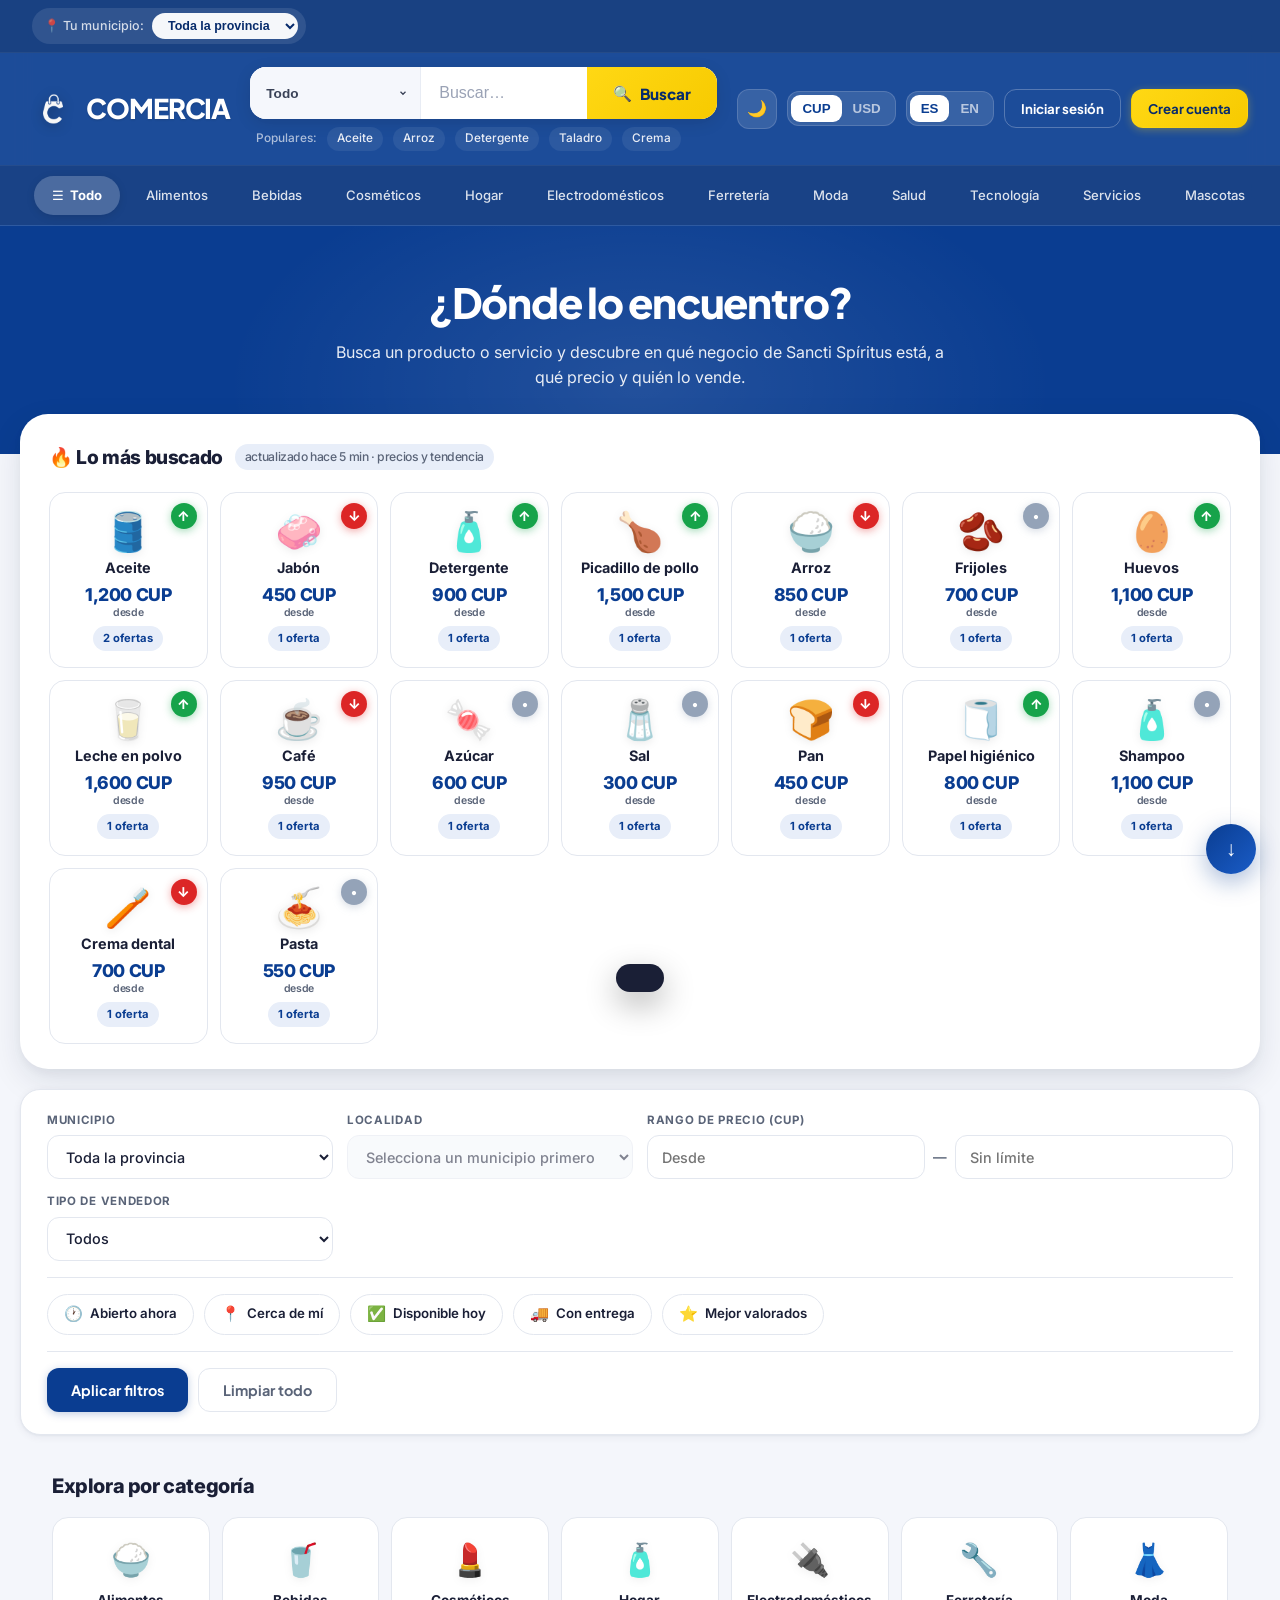
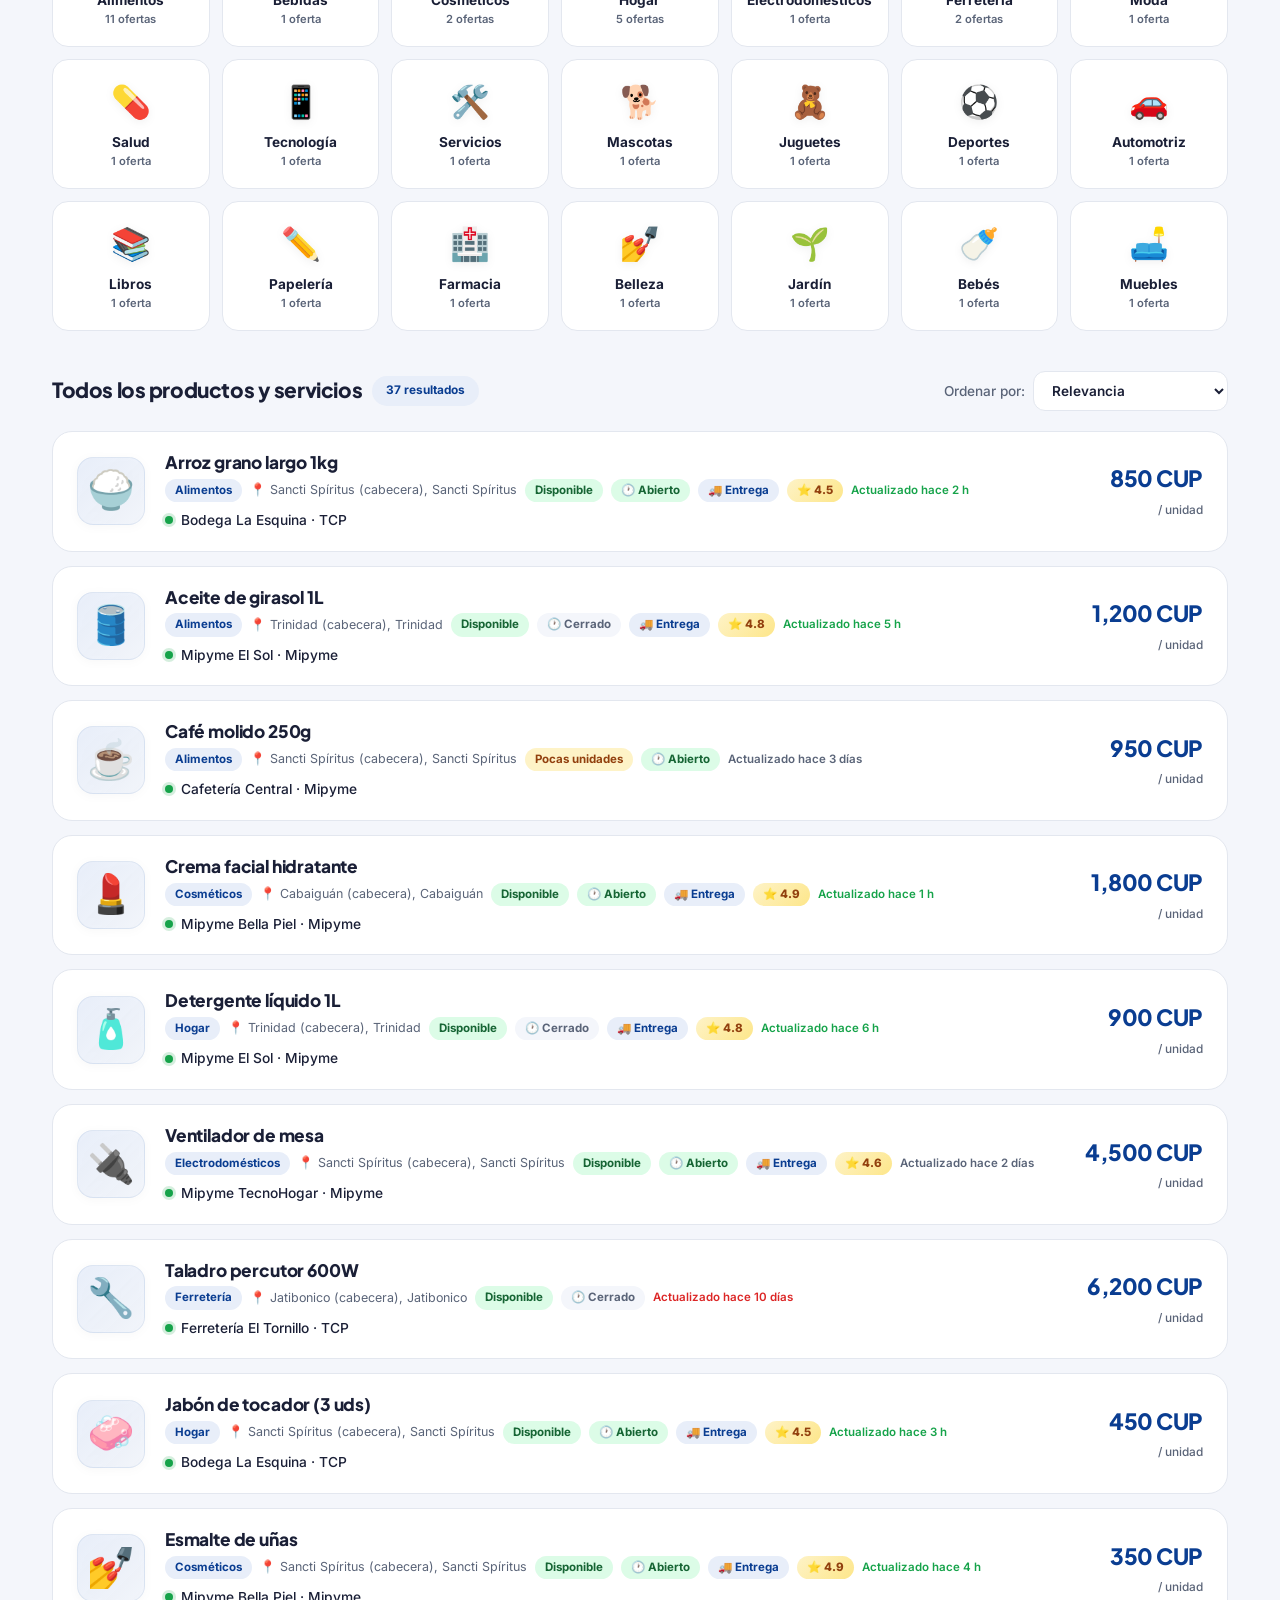
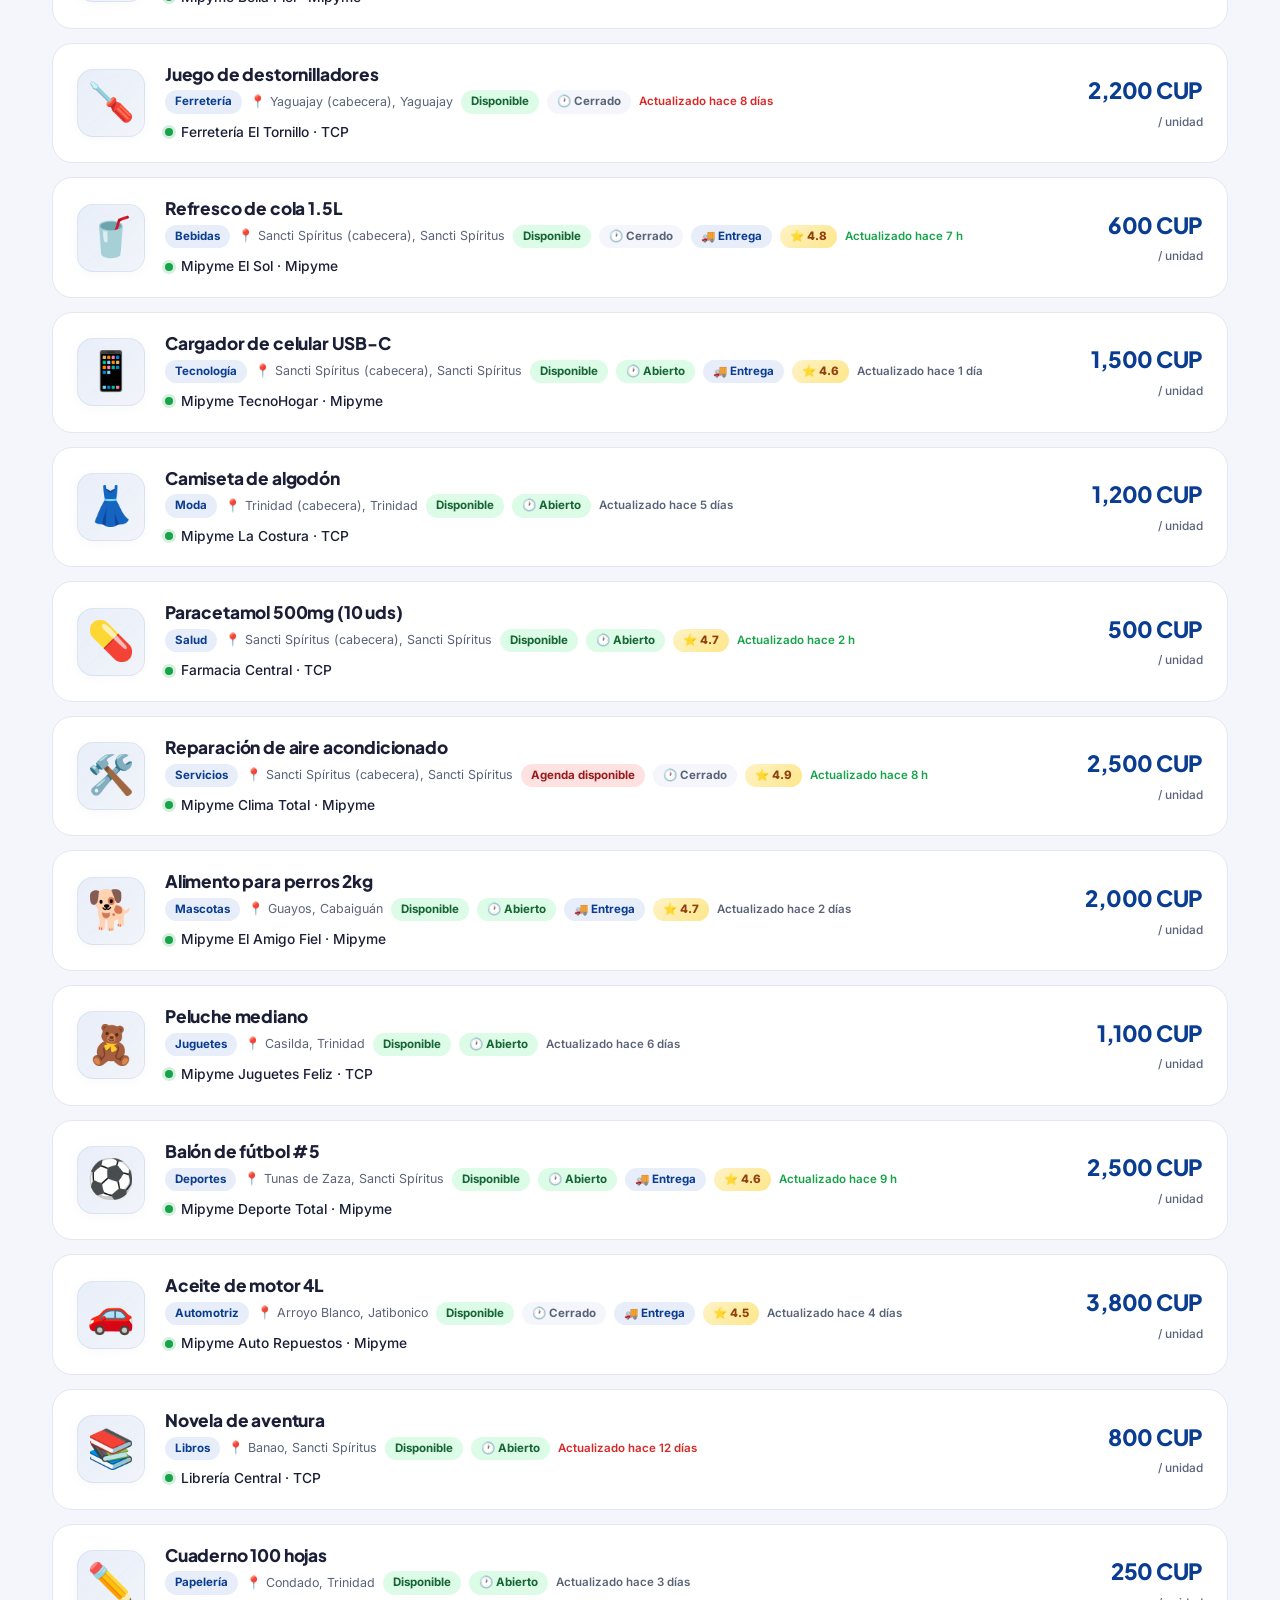
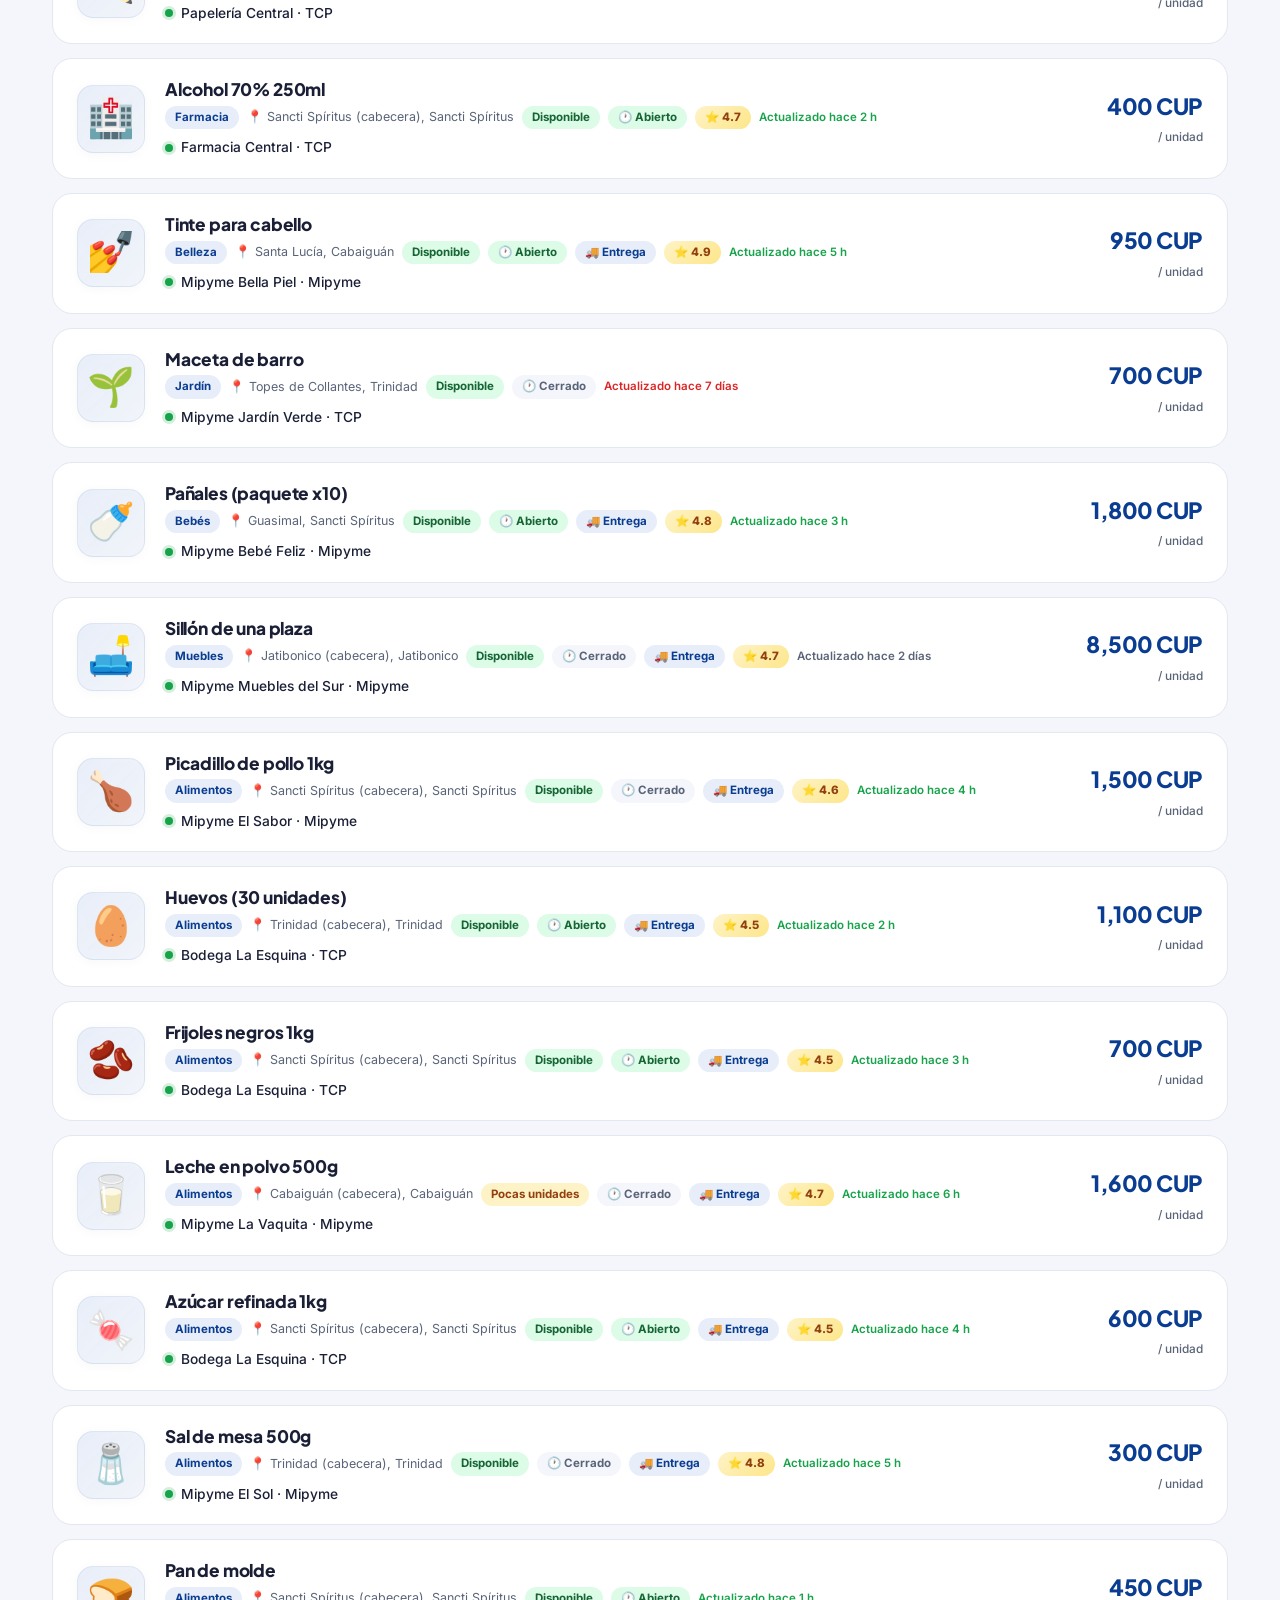
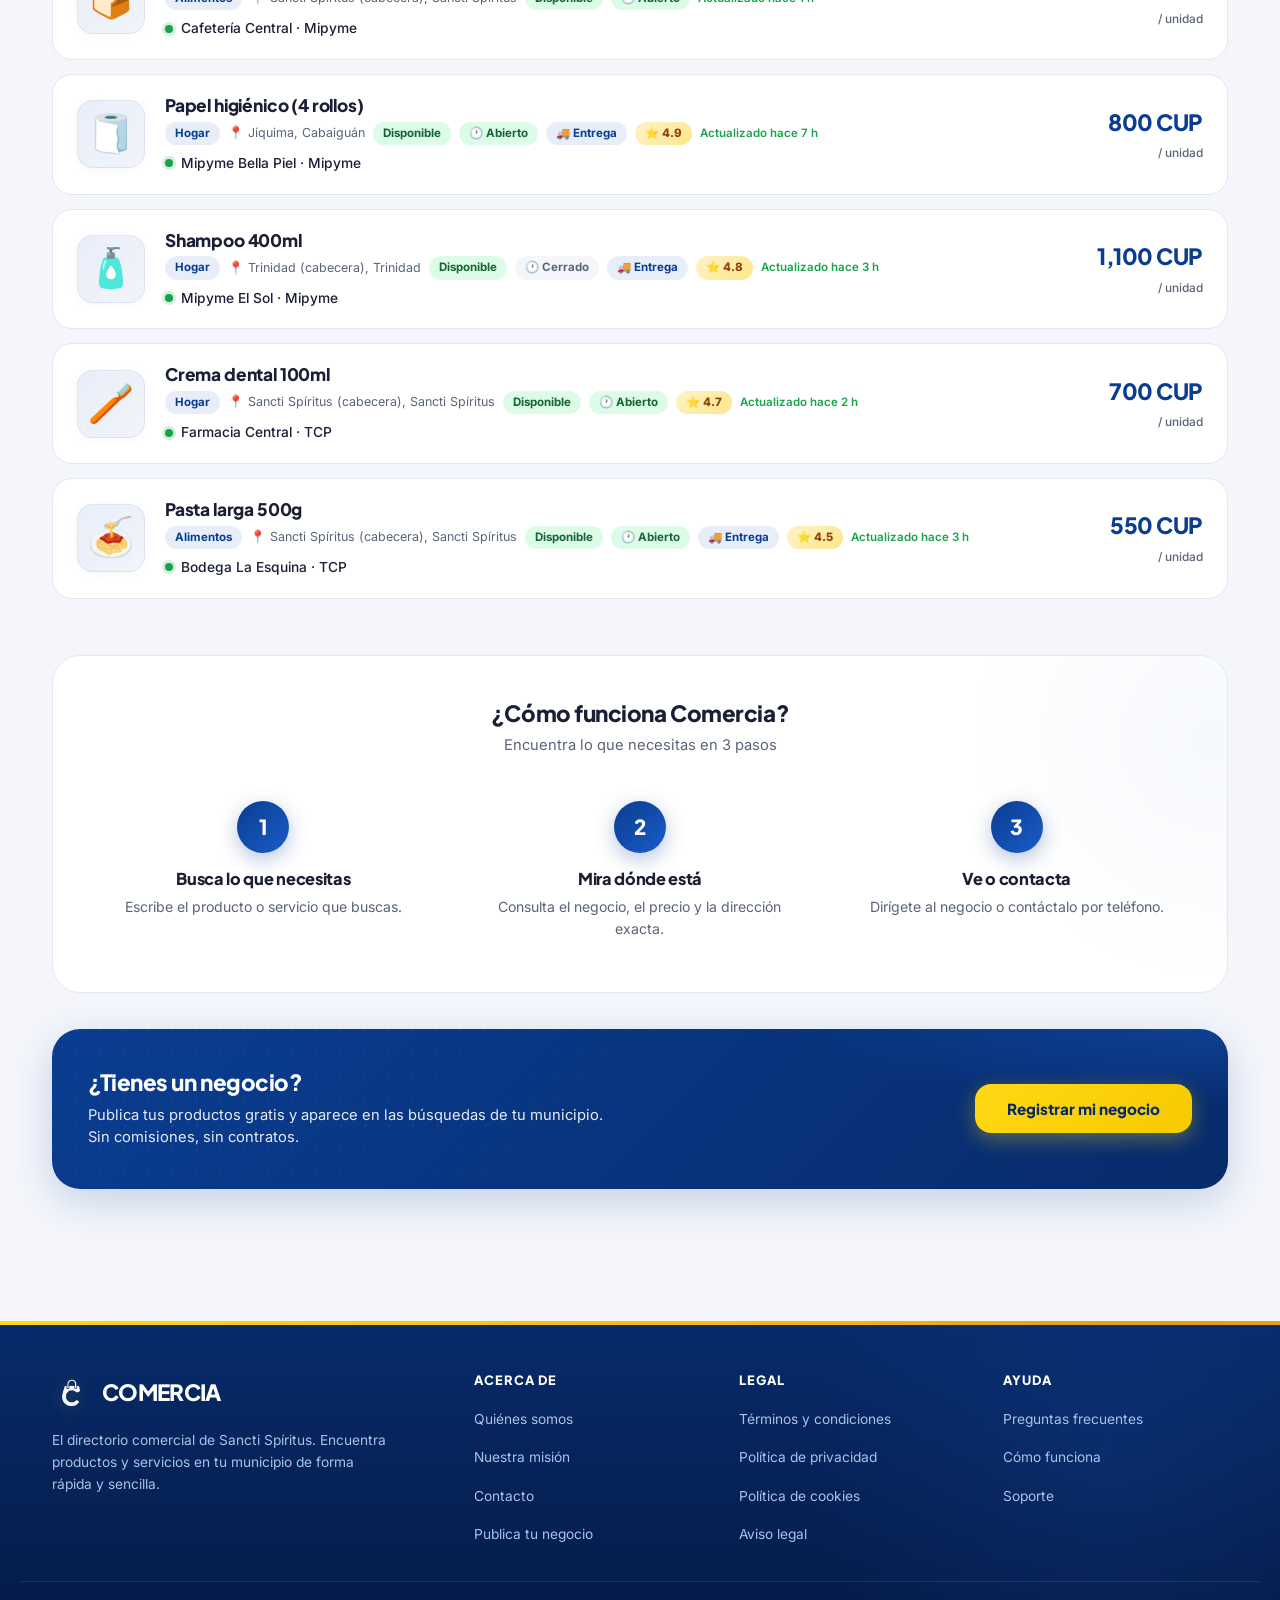
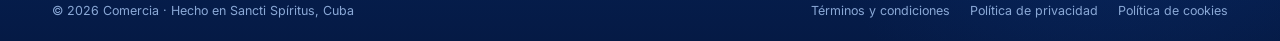
==== commit afdf4822: "Add files via upload" ====
--- a/demo/index.html
+++ b/demo/index.html
@@ -2,7 +2,7 @@
 <html lang="es">
 <head>
 <meta charset="UTF-8">
-<meta name="viewport" content="width=device-width, initial-scale=1.0">
+<meta name="viewport" content="width=device-width, initial-scale=1.0, viewport-fit=cover">
 
 <title>Comercia — Directorio comercial de Sancti Spíritus, Cuba</title>
 <meta name="description" content="Encuentra productos y servicios en Sancti Spíritus. Directorio comercial local con precios, ubicación, horarios y contacto de negocios TCP y Mipyme en todos los municipios de la provincia.">
@@ -120,7 +120,10 @@
     -moz-osx-font-smoothing: grayscale;
     transition: background var(--dur) ease, color var(--dur) ease;
     line-height: 1.5;
-  }
+    overflow-x: hidden;
+  }
+
+  body.modal-open { overflow: hidden; }
 
   h1, h2, h3, h4 {
     font-family: 'Plus Jakarta Sans', 'Inter', sans-serif;
@@ -141,6 +144,8 @@
     background-clip: padding-box;
   }
   ::-webkit-scrollbar-thumb:hover { background: rgba(90, 100, 120, 0.45); background-clip: padding-box; }
+
+  img, svg { max-width: 100%; display: block; }
 
   .noscript-banner {
     background: var(--rojo);
@@ -192,8 +197,10 @@
     border-radius: var(--radio-pill);
     font-size: 0.78rem;
     transition: all var(--dur) ease;
-  }
-  .my-zone label { color: rgba(255, 255, 255, 0.8); white-space: nowrap; font-weight: 500; }
+    min-width: 0;
+    max-width: 100%;
+  }
+  .my-zone label { color: rgba(255, 255, 255, 0.8); white-space: nowrap; font-weight: 500; flex-shrink: 0; }
   .my-zone select {
     background: rgba(255, 255, 255, 0.95);
     border: none;
@@ -206,6 +213,8 @@
     cursor: pointer;
     max-width: 180px;
     transition: all var(--dur) ease;
+    min-width: 0;
+    flex: 1;
   }
   .my-zone select:hover { background: #fff; }
   .my-zone.highlight {
@@ -265,6 +274,7 @@
     flex-direction: column;
     gap: 8px;
     position: relative;
+    min-width: 0;
   }
 
   .search-container {
@@ -364,6 +374,7 @@
     gap: 10px;
     align-items: center;
     margin-left: auto;
+    flex-shrink: 0;
   }
 
   .theme-toggle {
@@ -446,7 +457,7 @@
     filter: brightness(1.05);
   }
 
-  /* ✅ Category bar con pastillas bien redondeadas */
+  /* Category bar con pastillas bien redondeadas */
   .category-bar {
     background: rgba(0, 0, 0, 0.12);
     padding: 4px 32px;
@@ -458,6 +469,7 @@
     overflow-x: auto;
     scrollbar-width: none;
     border-top: 1px solid rgba(255, 255, 255, 0.05);
+    -webkit-overflow-scrolling: touch;
   }
   .category-bar::-webkit-scrollbar { display: none; }
   .category-bar a {
@@ -471,6 +483,7 @@
     border-radius: var(--radio-pill);
     transition: all var(--dur) ease;
     position: relative;
+    flex-shrink: 0;
   }
   .category-bar a:hover {
     background: rgba(255, 255, 255, 0.12);
@@ -492,7 +505,7 @@
   }
 
   /* ============================================================
-     HERO — fondo sólido limpio (sin degradado cargado)
+     HERO — fondo sólido limpio
      ============================================================ */
   .hero {
     position: relative;
@@ -546,9 +559,7 @@
     border: 1px solid rgba(255, 255, 255, 0.6);
     transition: background var(--dur) ease, box-shadow var(--dur) ease;
   }
-  body.dark .top-search-section {
-    border-color: rgba(255, 255, 255, 0.04);
-  }
+  body.dark .top-search-section { border-color: rgba(255, 255, 255, 0.04); }
 
   .top-search-header {
     display: flex;
@@ -735,6 +746,7 @@
     font-family: inherit;
     font-weight: 500;
     transition: all var(--dur) ease;
+    min-height: 44px;
   }
   .filter-group select:hover, .filter-group input:hover { border-color: #c8d0e0; }
   body.dark .filter-group select:hover, body.dark .filter-group input:hover { border-color: #3a4a63; }
@@ -750,7 +762,7 @@
 
   .price-range { display: flex; gap: 8px; align-items: center; }
   .price-range input { flex: 1; min-width: 0; }
-  .price-range span { font-size: 0.85rem; color: var(--texto-suave); font-weight: 600; }
+  .price-range span { font-size: 0.85rem; color: var(--texto-suave); font-weight: 600; flex-shrink: 0; }
 
   .filters-toggles {
     display: flex;
@@ -775,6 +787,7 @@
     cursor: pointer;
     transition: all var(--dur) var(--ease);
     user-select: none;
+    min-height: 40px;
   }
   .toggle-chip:hover {
     border-color: var(--azul-medio);
@@ -812,6 +825,7 @@
     transition: all var(--dur) ease;
     font-family: 'Plus Jakarta Sans', sans-serif;
     box-shadow: 0 2px 8px rgba(10, 61, 145, 0.25);
+    min-height: 44px;
   }
   .filter-btn:hover {
     background: var(--azul-oscuro);
@@ -884,6 +898,7 @@
     align-items: center;
     gap: 6px;
     transition: all var(--dur) ease;
+    min-height: 40px;
   }
   .clear-filters-btn:hover { background: var(--azul); color: #fff; }
   body.dark .clear-filters-btn { color: #7eb3ff; border-color: #7eb3ff; }
@@ -996,6 +1011,7 @@
     font-weight: 600;
     transition: all var(--dur) ease;
     font-family: inherit;
+    min-height: 40px;
   }
   .sort-control select:hover { border-color: #c8d0e0; }
   .sort-control select:focus { border-color: var(--azul-medio); box-shadow: var(--sombra-glow); }
@@ -1153,6 +1169,7 @@
     background: var(--verde);
     display: inline-block;
     box-shadow: 0 0 0 3px rgba(22, 163, 74, 0.18);
+    flex-shrink: 0;
   }
 
   .result-price { text-align: right; flex-shrink: 0; }
@@ -1189,6 +1206,7 @@
     margin-top: 12px;
     transition: all var(--dur) ease;
     font-family: 'Plus Jakarta Sans', sans-serif;
+    min-height: 44px;
   }
   .empty .hint button:hover {
     background: var(--azul-oscuro);
@@ -1283,6 +1301,7 @@
     background-size: 24px 24px;
     pointer-events: none;
     mask-image: linear-gradient(135deg, black 30%, transparent 80%);
+    -webkit-mask-image: linear-gradient(135deg, black 30%, transparent 80%);
   }
   .biz-banner > div, .biz-banner > button { position: relative; z-index: 1; }
   .biz-banner h3 {
@@ -1310,6 +1329,7 @@
     transition: all var(--dur) var(--ease);
     font-family: 'Plus Jakarta Sans', sans-serif;
     box-shadow: 0 6px 20px rgba(255, 216, 20, 0.35);
+    min-height: 48px;
   }
   .biz-banner button:hover {
     transform: translateY(-2px);
@@ -1362,14 +1382,10 @@
     max-height: 90vh;
     scrollbar-width: thin;
     scrollbar-color: rgba(90, 100, 120, 0.3) transparent;
-  }
-  .modal-content > .modal-scroll::-webkit-scrollbar {
-    width: 8px;
-  }
-  .modal-content > .modal-scroll::-webkit-scrollbar-track {
-    background: transparent;
-    margin: 8px 0;
-  }
+    -webkit-overflow-scrolling: touch;
+  }
+  .modal-content > .modal-scroll::-webkit-scrollbar { width: 8px; }
+  .modal-content > .modal-scroll::-webkit-scrollbar-track { background: transparent; margin: 8px 0; }
   .modal-content > .modal-scroll::-webkit-scrollbar-thumb {
     background: rgba(90, 100, 120, 0.25);
     border-radius: var(--radio-pill);
@@ -1401,6 +1417,7 @@
     background-size: 20px 20px;
     pointer-events: none;
     mask-image: linear-gradient(135deg, black 20%, transparent 90%);
+    -webkit-mask-image: linear-gradient(135deg, black 20%, transparent 90%);
   }
   .modal-header .negocio {
     font-size: 1.3rem;
@@ -1408,6 +1425,7 @@
     margin-bottom: 4px;
     position: relative;
     letter-spacing: -0.02em;
+    word-break: break-word;
   }
   .modal-header .tipo {
     font-size: 0.8rem;
@@ -1427,7 +1445,7 @@
     gap: 12px;
   }
   .detail-row span:first-child { color: var(--texto-suave); font-weight: 500; flex-shrink: 0; }
-  .detail-row span:last-child { font-weight: 700; text-align: right; }
+  .detail-row span:last-child { font-weight: 700; text-align: right; word-break: break-word; }
   .detail-row:last-child { border-bottom: none; }
 
   .modal-note {
@@ -1458,6 +1476,7 @@
     border: none;
     transition: all var(--dur) ease;
     font-family: 'Plus Jakarta Sans', sans-serif;
+    min-height: 48px;
   }
   .modal-actions button:hover { transform: translateY(-1px); }
   .modal-actions button:active { transform: translateY(0); }
@@ -1524,6 +1543,7 @@
     cursor: pointer;
     transition: all var(--dur) ease;
     font-family: 'Plus Jakarta Sans', sans-serif;
+    min-height: 44px;
   }
   .auth-tab.active {
     color: var(--azul);
@@ -1563,6 +1583,7 @@
     padding-right: 42px;
     transition: all var(--dur) ease;
     font-family: inherit;
+    min-height: 48px;
   }
   body.dark .account-type-field select {
     background-image: url("data:image/svg+xml;charset=UTF-8,%3csvg xmlns='http://www.w3.org/2000/svg' width='12' height='12' viewBox='0 0 24 24' fill='none' stroke='%2394a3b8' stroke-width='3'%3e%3cpath d='M6 9l6 6 6-6'/%3e%3c/svg%3e");
@@ -1584,6 +1605,7 @@
     display: flex;
     align-items: center;
     gap: 8px;
+    flex-wrap: wrap;
   }
   body.dark .form-section-title { color: #7eb3ff; border-bottom-color: rgba(74, 128, 224, 0.3); }
   .form-section-title:first-child { margin-top: 0; }
@@ -1624,6 +1646,7 @@
     font-family: inherit;
     font-weight: 500;
     transition: all var(--dur) ease;
+    min-height: 48px;
   }
   .form-field input:hover, .form-field select:hover, .form-field textarea:hover { border-color: #c8d0e0; }
   body.dark .form-field input:hover, body.dark .form-field select:hover, body.dark .form-field textarea:hover { border-color: #3a4a63; }
@@ -1631,7 +1654,7 @@
     border-color: var(--azul-medio);
     box-shadow: var(--sombra-glow);
   }
-  .form-field textarea { resize: vertical; min-height: 70px; }
+  .form-field textarea { resize: vertical; min-height: 80px; }
   .form-field select:disabled { opacity: 0.55; cursor: not-allowed; background: var(--gris); }
 
   .form-row-2 { display: grid; grid-template-columns: 1fr 1fr; gap: 12px; }
@@ -1650,6 +1673,7 @@
     transition: all var(--dur) var(--ease);
     font-family: 'Plus Jakarta Sans', sans-serif;
     box-shadow: 0 4px 14px rgba(10, 61, 145, 0.3);
+    min-height: 48px;
   }
   .form-submit:hover {
     transform: translateY(-1px);
@@ -1687,7 +1711,7 @@
     box-shadow: 0 12px 32px rgba(0, 0, 0, 0.3);
     z-index: 400;
     transition: transform 400ms var(--ease-spring);
-    max-width: 90vw;
+    max-width: calc(100vw - 32px);
     text-align: center;
   }
   body.dark .toast { background: #7eb3ff; color: #0b1220; }
@@ -1722,11 +1746,7 @@
     box-shadow: 0 12px 32px rgba(10, 61, 145, 0.45);
     filter: brightness(1.08);
   }
-  .scroll-fab.show {
-    opacity: 1;
-    pointer-events: auto;
-    transform: scale(1);
-  }
+  .scroll-fab.show { opacity: 1; pointer-events: auto; transform: scale(1); }
   .scroll-fab:active { transform: scale(0.92); }
   #fabTop { bottom: 92px; }
   #fabBottom { bottom: 26px; }
@@ -1832,6 +1852,7 @@
     cursor: pointer;
     transition: all var(--dur) ease;
     display: inline-block;
+    padding: 4px 0;
   }
   .footer-col a:hover {
     color: #fff;
@@ -1862,128 +1883,364 @@
   .footer-bottom .legal-links a:hover { color: #fff; }
 
   /* ============================================================
-     RESPONSIVE
+     RESPONSIVE — TABLET (<= 1100px)
      ============================================================ */
   @media (max-width: 1200px) {
     .top-search-cards { grid-template-columns: repeat(4, 1fr); }
   }
+
   @media (max-width: 1100px) {
     .search-wrapper { max-width: 620px; }
     .search-suggestions { display: none; }
   }
+
+  /* ============================================================
+     RESPONSIVE — TABLET PEQUEÑA (<= 900px)
+     ============================================================ */
   @media (max-width: 900px) {
-    .main-header { flex-wrap: wrap; gap: 12px; padding: 12px 20px; }
-    .search-wrapper { order: 3; flex-basis: 100%; max-width: 100%; }
+    .main-header {
+      flex-wrap: wrap;
+      gap: 12px;
+      padding: 12px 20px;
+    }
+    .search-wrapper {
+      order: 3;
+      flex-basis: 100%;
+      max-width: 100%;
+    }
     .header-actions { margin-left: auto; gap: 8px; }
     .logo-icon { width: 40px; height: 40px; }
     .logo-text { font-size: 1.5rem; }
+
     .search-container { height: 48px; }
     .search-btn { padding: 0 18px; }
+
     .filters-row { grid-template-columns: repeat(2, minmax(0, 1fr)); }
     .filters-row .filter-group.price-group { grid-column: span 2; }
+
     .top-search-cards { grid-template-columns: repeat(3, 1fr); }
     .top-search-section { margin: 20px 20px 0; padding: 22px 20px; }
     .filters-panel { margin: 20px 20px 0; padding: 20px; }
     .main { padding: 32px 20px 60px; }
+
     .footer-inner { grid-template-columns: 1fr 1fr; gap: 32px; }
     .footer-brand { grid-column: 1 / -1; }
-  }
+
+    .modal { padding: 16px; }
+  }
+
+  /* ============================================================
+     RESPONSIVE — MÓVIL (<= 600px)
+     ============================================================ */
   @media (max-width: 600px) {
-    .top-bar { padding: 8px 14px; gap: 8px; font-size: 0.72rem; overflow-x: auto; scrollbar-width: none; }
-    .top-bar::-webkit-scrollbar { display: none; }
-    .my-zone { flex: 1; min-width: 0; padding: 5px 8px 5px 12px; }
+    .top-bar {
+      padding: 8px 12px;
+      gap: 8px;
+      font-size: 0.72rem;
+    }
+    .my-zone {
+      flex: 1;
+      min-width: 0;
+      padding: 5px 6px 5px 10px;
+      gap: 6px;
+    }
     .my-zone label { font-size: 0.7rem; }
-    .my-zone select { max-width: none; width: 100%; font-size: 0.74rem; padding: 5px 10px; }
-    .main-header { padding: 10px 14px; gap: 8px; }
+    .my-zone select {
+      max-width: none;
+      width: 100%;
+      font-size: 0.74rem;
+      padding: 6px 10px;
+      min-width: 0;
+    }
+
+    .main-header {
+      padding: 10px 12px;
+      gap: 10px;
+      flex-wrap: wrap;
+    }
     .logo { gap: 8px; }
-    .logo-icon { width: 34px; height: 34px; }
-    .logo-text { font-size: 1.35rem; }
-    .header-actions { gap: 6px; }
-    .theme-toggle { width: 34px; height: 34px; font-size: 0.9rem; }
-    .currency-toggle button, .lang-toggle button { padding: 6px 9px; font-size: 0.72rem; }
-    .auth-btn { padding: 8px 12px; font-size: 0.74rem; }
-    .search-container { height: 46px; border-radius: var(--radio-sm); }
-    .search-category { max-width: 100px; padding: 0 10px; padding-right: 26px; font-size: 0.74rem; }
-    .search-input { padding: 0 12px; font-size: 0.92rem; }
-    .search-btn { padding: 0 14px; font-size: 0.86rem; gap: 0; }
-    .search-suggestions { display: none; }
-    .hero { padding: 36px 16px 48px; }
-    .hero h1 { font-size: 1.35rem; }
-    .hero p { font-size: 0.9rem; }
-    .top-search-section { margin: 16px 14px 0; padding: 18px 16px; border-radius: var(--radio-lg); }
-    .top-search-title { font-size: 1.05rem; }
-    .top-search-cards { grid-template-columns: repeat(2, 1fr); gap: 10px; }
-    .ts-card { min-height: 145px; padding: 12px 8px; gap: 7px; }
-    .ts-emoji { font-size: 1.9rem; }
-    .ts-name { font-size: 0.8rem; }
-    .ts-price { font-size: 0.95rem; }
-    .ts-count { font-size: 0.66rem; padding: 3px 8px; }
-    .ts-trend { width: 22px; height: 22px; font-size: 0.74rem; }
-    .filters-panel { margin: 16px 14px 0; padding: 18px 16px; border-radius: var(--radio-lg); }
-    .filters-row { grid-template-columns: 1fr; gap: 12px; }
+    .logo-icon { width: 36px; height: 36px; }
+    .logo-text { font-size: 1.4rem; letter-spacing: -0.05em; }
+
+    .header-actions {
+      gap: 6px;
+      flex-wrap: wrap;
+      width: 100%;
+      justify-content: flex-end;
+    }
+    .theme-toggle { width: 36px; height: 36px; font-size: 0.95rem; }
+    .currency-toggle, .lang-toggle { font-size: 0.72rem; padding: 2px; }
+    .currency-toggle button, .lang-toggle button { padding: 7px 9px; font-size: 0.72rem; min-height: 32px; }
+    .auth-btn { padding: 8px 12px; font-size: 0.76rem; min-height: 36px; }
+    .auth-btn.primary { padding: 8px 12px; }
+
+    .search-wrapper {
+      order: 4;
+      flex-basis: 100%;
+      width: 100%;
+    }
+    .search-container {
+      height: 48px;
+      border-radius: var(--radio-md);
+    }
+    .search-category {
+      max-width: 110px;
+      padding: 0 10px;
+      padding-right: 28px;
+      font-size: 0.76rem;
+    }
+    .search-input {
+      padding: 0 14px;
+      font-size: 0.92rem;
+    }
+    .search-btn {
+      padding: 0 14px;
+      font-size: 0.85rem;
+      gap: 4px;
+    }
+    .search-btn .label { display: none; }
+
+    .category-bar {
+      padding: 4px 12px;
+      gap: 2px;
+    }
+    .category-bar a {
+      padding: 9px 14px;
+      font-size: 0.78rem;
+      margin: 5px 2px;
+    }
+
+    .hero { padding: 36px 16px 44px; }
+    .hero h1 { font-size: 1.4rem; margin-bottom: 8px; }
+    .hero p { font-size: 0.88rem; line-height: 1.5; }
+
+    .top-search-section {
+      margin: 16px 12px 0;
+      padding: 18px 14px;
+      border-radius: var(--radio-lg);
+    }
+    .top-search-header { margin-bottom: 14px; }
+    .top-search-title { font-size: 1.05rem; gap: 8px; }
+    .top-search-title .sub { font-size: 0.7rem; padding: 3px 8px; }
+    .top-search-cards {
+      grid-template-columns: repeat(2, 1fr);
+      gap: 8px;
+    }
+    .ts-card {
+      min-height: 140px;
+      padding: 12px 8px;
+      gap: 6px;
+    }
+    .ts-emoji { font-size: 1.8rem; }
+    .ts-name { font-size: 0.78rem; line-height: 1.15; }
+    .ts-price { font-size: 0.92rem; }
+    .ts-price small { font-size: 0.62rem; }
+    .ts-count { font-size: 0.64rem; padding: 3px 8px; }
+    .ts-trend { width: 22px; height: 22px; font-size: 0.72rem; top: 8px; right: 8px; }
+
+    .filters-panel {
+      margin: 16px 12px 0;
+      padding: 16px 14px;
+      border-radius: var(--radio-lg);
+    }
+    .filters-row {
+      grid-template-columns: 1fr;
+      gap: 12px;
+    }
     .filters-row .filter-group.price-group { grid-column: span 1; }
     .filters-toggles { gap: 8px; }
-    .toggle-chip { font-size: 0.76rem; padding: 8px 12px; flex: 1 1 auto; justify-content: center; }
+    .toggle-chip {
+      font-size: 0.76rem;
+      padding: 8px 12px;
+      flex: 1 1 auto;
+      justify-content: center;
+      min-height: 40px;
+    }
     .filter-btn-row { flex-direction: column; }
     .filter-btn { width: 100%; }
-    .category-bar { padding: 4px 14px; -webkit-overflow-scrolling: touch; scroll-snap-type: x proximity; }
-    .category-bar a { scroll-snap-align: start; padding: 10px 16px; }
-    .main { padding: 28px 14px 48px; }
-    .filter-notice { flex-direction: column; align-items: flex-start; }
-    .cat-grid { grid-template-columns: repeat(2, 1fr); gap: 10px; }
-    .cat-card { padding: 14px 10px; }
-    .cat-card .emoji { font-size: 1.7rem; }
+
+    .main { padding: 24px 12px 44px; }
+
+    .filter-notice {
+      flex-direction: column;
+      align-items: flex-start;
+      padding: 12px 14px;
+    }
+    .filter-notice-text { font-size: 0.82rem; }
+    .clear-filters-btn { width: 100%; justify-content: center; }
+
+    .cat-grid {
+      grid-template-columns: repeat(2, 1fr);
+      gap: 8px;
+      margin-bottom: 32px;
+    }
+    .cat-card { padding: 14px 8px; }
+    .cat-card .emoji { font-size: 1.7rem; margin-bottom: 6px; }
     .cat-card .name { font-size: 0.78rem; }
-    .results-header { flex-direction: column; align-items: stretch; }
-    .results-header-left { justify-content: space-between; }
-    .sort-control { justify-content: space-between; width: 100%; }
-    .sort-control select { flex: 1; }
-    .result-card { flex-wrap: wrap; gap: 14px; padding: 16px; align-items: flex-start; }
-    .result-emoji { width: 56px; height: 56px; font-size: 2rem; }
-    .result-info { flex: 1 1 calc(100% - 70px); }
-    .result-info h3 { font-size: 0.98rem; }
-    .result-meta { gap: 6px; font-size: 0.74rem; }
+    .cat-card .count { font-size: 0.66rem; }
+
+    .results-header {
+      flex-direction: column;
+      align-items: stretch;
+      gap: 10px;
+    }
+    .results-header-left {
+      justify-content: space-between;
+      width: 100%;
+    }
+    .results-header h2 { font-size: 1.1rem; }
+    .results-header .pill { font-size: 0.7rem; padding: 4px 10px; }
+    .sort-control {
+      justify-content: space-between;
+      width: 100%;
+    }
+    .sort-control select { flex: 1; min-width: 0; }
+
+    .result-card {
+      flex-wrap: wrap;
+      gap: 12px;
+      padding: 14px;
+      border-radius: var(--radio-md);
+    }
+    .result-emoji {
+      width: 52px;
+      height: 52px;
+      font-size: 1.9rem;
+      border-radius: var(--radio-sm);
+    }
+    .result-info { flex: 1 1 calc(100% - 64px); }
+    .result-info h3 { font-size: 0.96rem; line-height: 1.3; }
+    .result-meta { gap: 6px; font-size: 0.72rem; margin-bottom: 6px; }
+    .result-meta .tag,
+    .result-meta .far-tag,
+    .result-meta .status-tag,
+    .result-meta .badge-rating { font-size: 0.66rem; padding: 2px 8px; }
+    .result-vendor { font-size: 0.8rem; }
     .result-price {
       width: 100%;
       text-align: left;
       display: flex;
       align-items: baseline;
+      justify-content: space-between;
       gap: 10px;
       padding-top: 10px;
       border-top: 1px dashed var(--borde);
     }
     .result-price .amount { font-size: 1.2rem; }
     .result-price .unit { font-size: 0.7rem; }
-    .how-section, .biz-banner { padding: 28px 18px; border-radius: var(--radio-lg); }
-    .how-steps { grid-template-columns: 1fr; gap: 16px; }
-    .biz-banner { flex-direction: column; align-items: flex-start; }
-    .biz-banner button { width: 100%; }
-    .footer-inner { grid-template-columns: 1fr 1fr; padding: 36px 20px 24px; gap: 28px; }
-    .footer-bottom { flex-direction: column; text-align: center; padding: 20px; }
+
+    .how-section,
+    .biz-banner {
+      padding: 24px 16px;
+      border-radius: var(--radio-lg);
+      margin-top: 32px;
+    }
+    .how-section h2 { font-size: 1.15rem; }
+    .how-section .subtitle { font-size: 0.85rem; margin-bottom: 22px; }
+    .how-steps { grid-template-columns: 1fr; gap: 18px; }
+    .biz-banner { flex-direction: column; align-items: flex-start; gap: 16px; }
+    .biz-banner h3 { font-size: 1.15rem; }
+    .biz-banner p { font-size: 0.86rem; }
+    .biz-banner button { width: 100%; padding: 13px 20px; }
+
+    .footer-inner {
+      grid-template-columns: 1fr 1fr;
+      padding: 36px 16px 24px;
+      gap: 28px;
+    }
+    .footer-brand { grid-column: 1 / -1; }
+    .footer-brand p { font-size: 0.82rem; }
+    .footer-col h4 { font-size: 0.75rem; margin-bottom: 12px; }
+    .footer-col a { font-size: 0.82rem; }
+    .footer-bottom {
+      flex-direction: column;
+      text-align: center;
+      padding: 16px;
+      font-size: 0.72rem;
+    }
+    .footer-bottom .legal-links { justify-content: center; gap: 12px; }
+
+    .modal { padding: 10px; }
+    .modal-content {
+      max-height: 94vh;
+      border-radius: var(--radio-lg);
+    }
+    .modal-content > .modal-scroll {
+      max-height: 94vh;
+      border-radius: var(--radio-lg);
+    }
+    .modal-header { padding: 22px 20px; border-radius: var(--radio-lg) var(--radio-lg) 0 0; }
+    .modal-header .negocio { font-size: 1.15rem; }
+    .modal-body { padding: 18px 20px; }
+    .detail-row { font-size: 0.85rem; padding: 10px 0; }
+    .modal-close-x { top: 12px; right: 12px; width: 34px; height: 34px; }
+
+    .modal-actions {
+      flex-wrap: wrap;
+      gap: 8px;
+    }
+    .modal-actions button {
+      flex: 1 1 calc(50% - 4px);
+      min-width: 0;
+      font-size: 0.85rem;
+      padding: 12px 8px;
+    }
+    .modal-actions button:first-child { flex-basis: 100%; order: 3; }
+
     .form-row-2 { grid-template-columns: 1fr; }
-    .scroll-fab { width: 46px; height: 46px; font-size: 1.2rem; right: 16px; }
-    #fabTop { bottom: 80px; }
+
+    .scroll-fab { width: 44px; height: 44px; font-size: 1.15rem; right: 14px; }
+    #fabTop { bottom: 78px; }
     #fabBottom { bottom: 20px; }
-    .skeleton-emoji { width: 56px; height: 56px; }
-  }
+
+    .skeleton-card { padding: 14px; gap: 12px; border-radius: var(--radio-md); }
+    .skeleton-emoji { width: 52px; height: 52px; }
+    .skeleton-price { width: 80px; height: 26px; }
+
+    .toast { bottom: 20px; padding: 12px 18px; font-size: 0.85rem; }
+  }
+
+  /* ============================================================
+     RESPONSIVE — MÓVIL PEQUEÑO (<= 480px)
+     ============================================================ */
   @media (max-width: 480px) {
-    .modal { padding: 12px; }
-    .modal-content { max-height: 94vh; border-radius: var(--radio-lg); }
-    .modal-content > .modal-scroll { max-height: 94vh; border-radius: var(--radio-lg); }
-    .modal-header { padding: 22px 20px; border-radius: var(--radio-lg) var(--radio-lg) 0 0; }
-    .modal-body { padding: 20px; }
-    .modal-actions { flex-wrap: wrap; }
-    .modal-actions button { flex: 1 1 calc(50% - 5px); min-width: 0; }
+    .logo-text { font-size: 1.25rem; }
+    .header-actions { gap: 5px; }
+    .auth-btn { padding: 7px 10px; font-size: 0.7rem; }
+    .theme-toggle { width: 34px; height: 34px; font-size: 0.9rem; }
+
+    .top-search-cards { gap: 6px; }
+    .ts-card { min-height: 132px; padding: 10px 6px; }
+    .ts-emoji { font-size: 1.6rem; }
+
+    .how-section, .biz-banner { padding: 20px 14px; }
+
+    .footer-inner { grid-template-columns: 1fr; gap: 22px; }
+
+    .modal-actions button { flex: 1 1 calc(50% - 4px); }
     .modal-actions button:first-child { flex-basis: 100%; order: 3; }
-    .footer-inner { grid-template-columns: 1fr; }
-  }
+  }
+
+  /* ============================================================
+     RESPONSIVE — MÓVIL MUY PEQUEÑO (<= 360px)
+     ============================================================ */
   @media (max-width: 360px) {
     .logo-icon { width: 30px; height: 30px; }
-    .logo-text { font-size: 1.2rem; }
-    .auth-btn { padding: 7px 10px; font-size: 0.68rem; }
-    .currency-toggle button, .lang-toggle button { padding: 5px 8px; font-size: 0.68rem; }
-    .ts-name { font-size: 0.74rem; }
-    .ts-price { font-size: 0.88rem; }
+    .logo-text { font-size: 1.15rem; }
+    .auth-btn { padding: 6px 9px; font-size: 0.66rem; }
+    .currency-toggle button, .lang-toggle button { padding: 6px 7px; font-size: 0.66rem; }
+    .theme-toggle { width: 32px; height: 32px; font-size: 0.85rem; }
+
+    .ts-name { font-size: 0.72rem; }
+    .ts-price { font-size: 0.85rem; }
+    .ts-count { font-size: 0.6rem; padding: 2px 6px; }
+
+    .search-category { max-width: 90px; font-size: 0.72rem; }
+    .search-btn { padding: 0 12px; }
+
+    .result-info h3 { font-size: 0.9rem; }
+    .result-meta { font-size: 0.68rem; }
+    .result-price .amount { font-size: 1.1rem; }
   }
 </style>
 </head>
@@ -2249,7 +2506,6 @@
   </div>
 </footer>
 
-<!-- ✅ modalNegocio con .modal-scroll -->
 <div class="modal" id="modalNegocio">
   <div class="modal-content">
     <div class="modal-scroll">
@@ -2285,7 +2541,6 @@
   </div>
 </div>
 
-<!-- ✅ modalAuth con .modal-scroll -->
 <div class="modal" id="modalAuth">
   <div class="modal-content" style="max-width: 560px;">
     <div class="modal-scroll">
@@ -2477,7 +2732,6 @@
   </div>
 </div>
 
-<!-- ✅ modalInfo con .modal-scroll -->
 <div class="modal" id="modalInfo">
   <div class="modal-content" style="max-width: 620px;">
     <div class="modal-scroll">
@@ -2495,6 +2749,7 @@
 
 <div class="toast" id="toast" role="status" aria-live="polite"></div>
 
+<!-- ✅ FIX: bajarAbajo() correcto -->
 <button class="scroll-fab" id="fabTop" onclick="subirArriba()" title="Subir arriba" aria-label="Subir arriba">↑</button>
 <button class="scroll-fab" id="fabBottom" onclick="bajarAbajo()" title="Ir al final" aria-label="Ir al final">↓</button>
 
@@ -3433,16 +3688,24 @@
     window.open('https://www.google.com/maps/search/?api=1&query=' + query, '_blank');
   };
 
+  document.body.classList.add('modal-open');
   document.getElementById('modalNegocio').classList.add('show');
 }
-function cerrarModal() { document.getElementById('modalNegocio').classList.remove('show'); }
+function cerrarModal() {
+  document.getElementById('modalNegocio').classList.remove('show');
+  document.body.classList.remove('modal-open');
+}
 document.getElementById('modalNegocio').addEventListener('click', e => { if (e.target.id === 'modalNegocio') cerrarModal(); });
 
 function abrirAuth(tab) {
+  document.body.classList.add('modal-open');
   document.getElementById('modalAuth').classList.add('show');
   cambiarAuthTab(tab);
 }
-function cerrarAuth() { document.getElementById('modalAuth').classList.remove('show'); }
+function cerrarAuth() {
+  document.getElementById('modalAuth').classList.remove('show');
+  document.body.classList.remove('modal-open');
+}
 function cambiarAuthTab(tab) {
   document.getElementById('tabLogin').classList.toggle('active', tab === 'login');
   document.getElementById('tabRegistro').classList.toggle('active', tab === 'registro');
@@ -3456,9 +3719,13 @@
   if (!data) return;
   document.getElementById('infoTitle').textContent = data.title;
   document.getElementById('infoContent').textContent = data.body;
+  document.body.classList.add('modal-open');
   document.getElementById('modalInfo').classList.add('show');
 }
-function cerrarInfo() { document.getElementById('modalInfo').classList.remove('show'); }
+function cerrarInfo() {
+  document.getElementById('modalInfo').classList.remove('show');
+  document.body.classList.remove('modal-open');
+}
 document.getElementById('modalInfo').addEventListener('click', e => { if (e.target.id === 'modalInfo') cerrarInfo(); });
 
 document.addEventListener('keydown', e => {
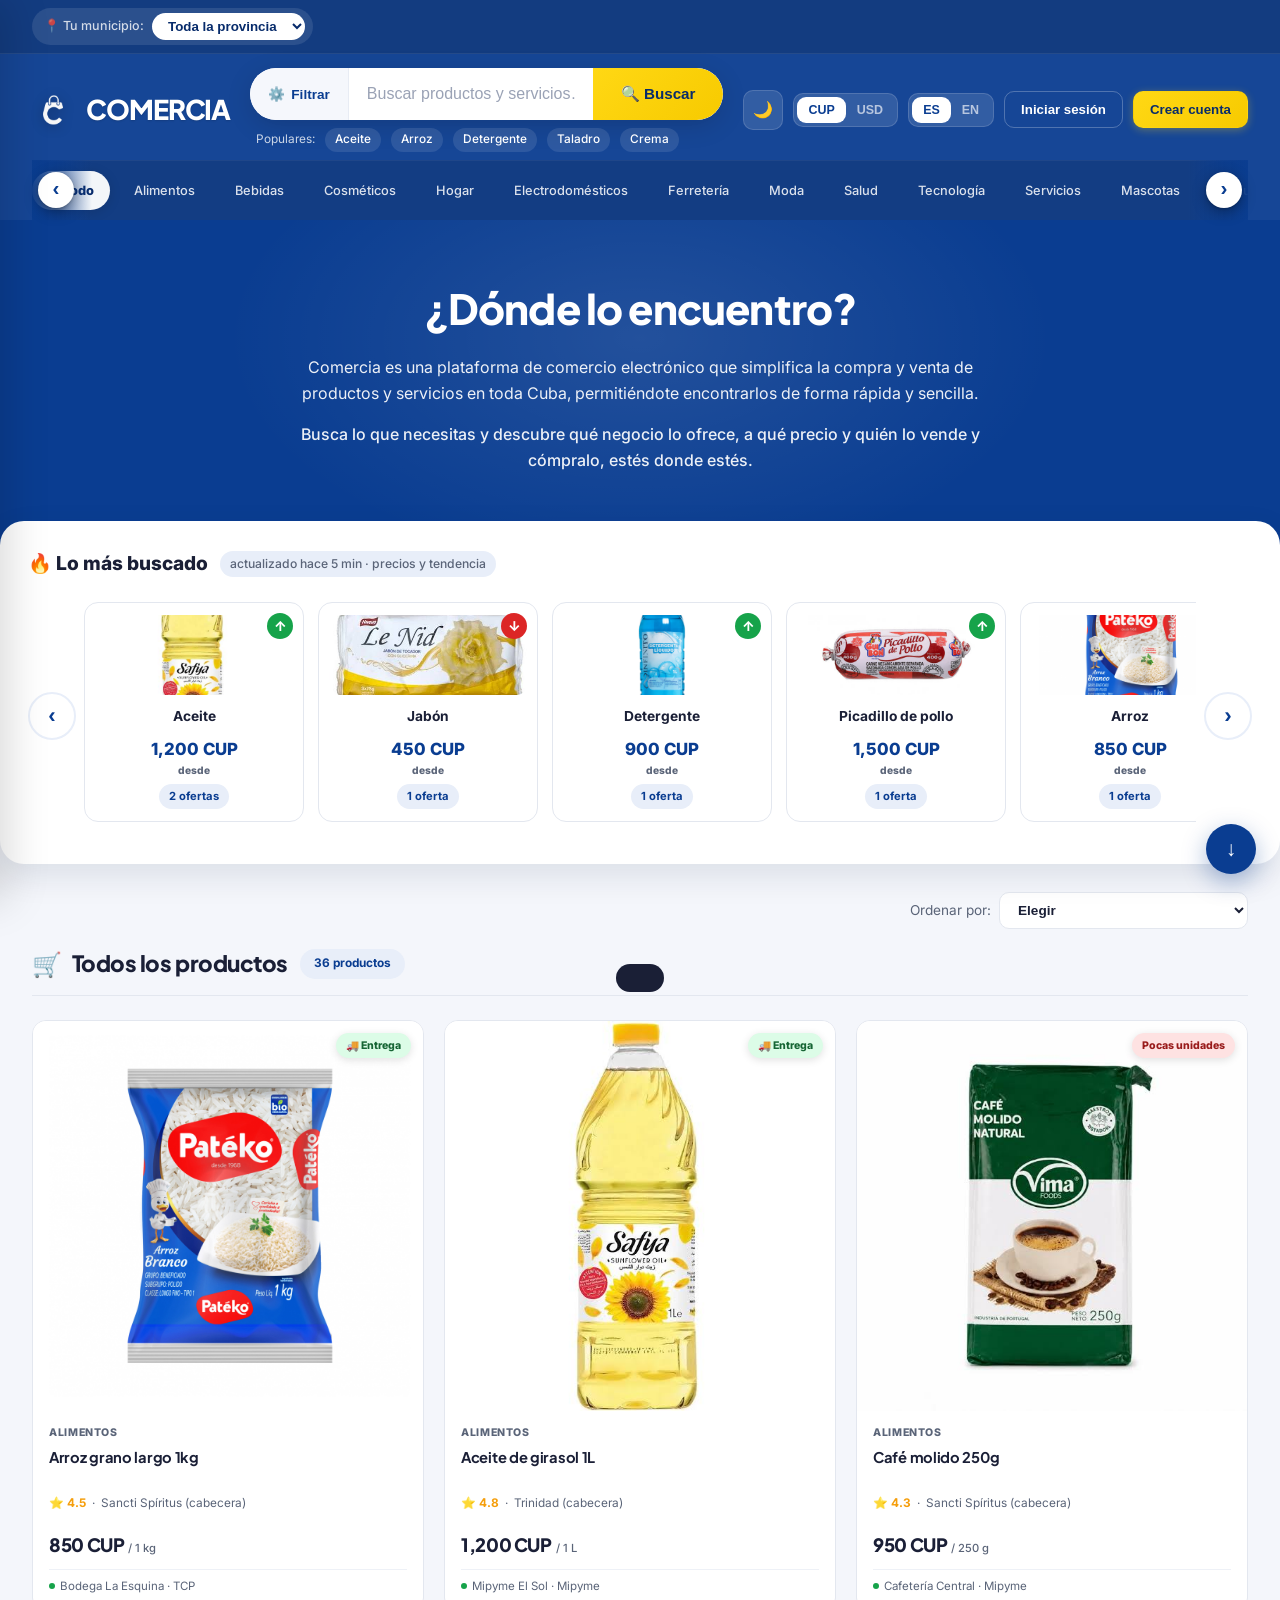
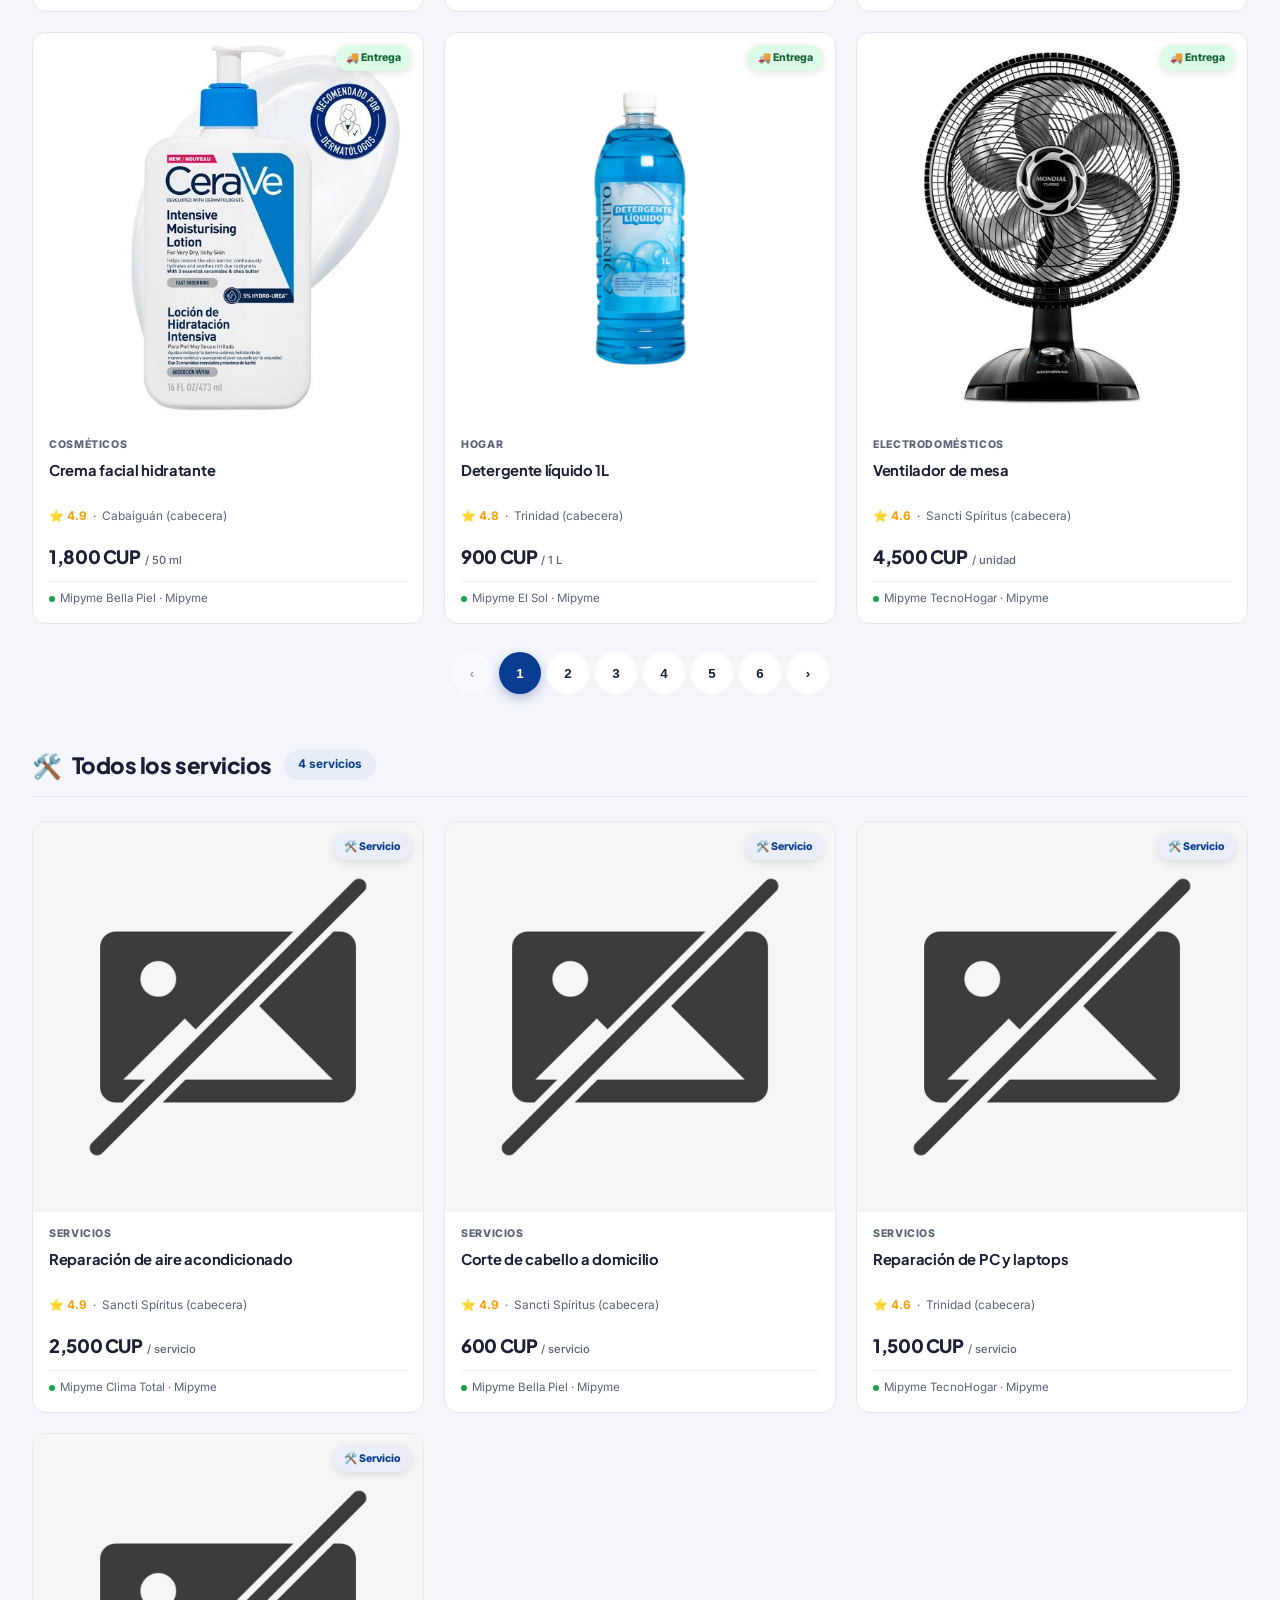
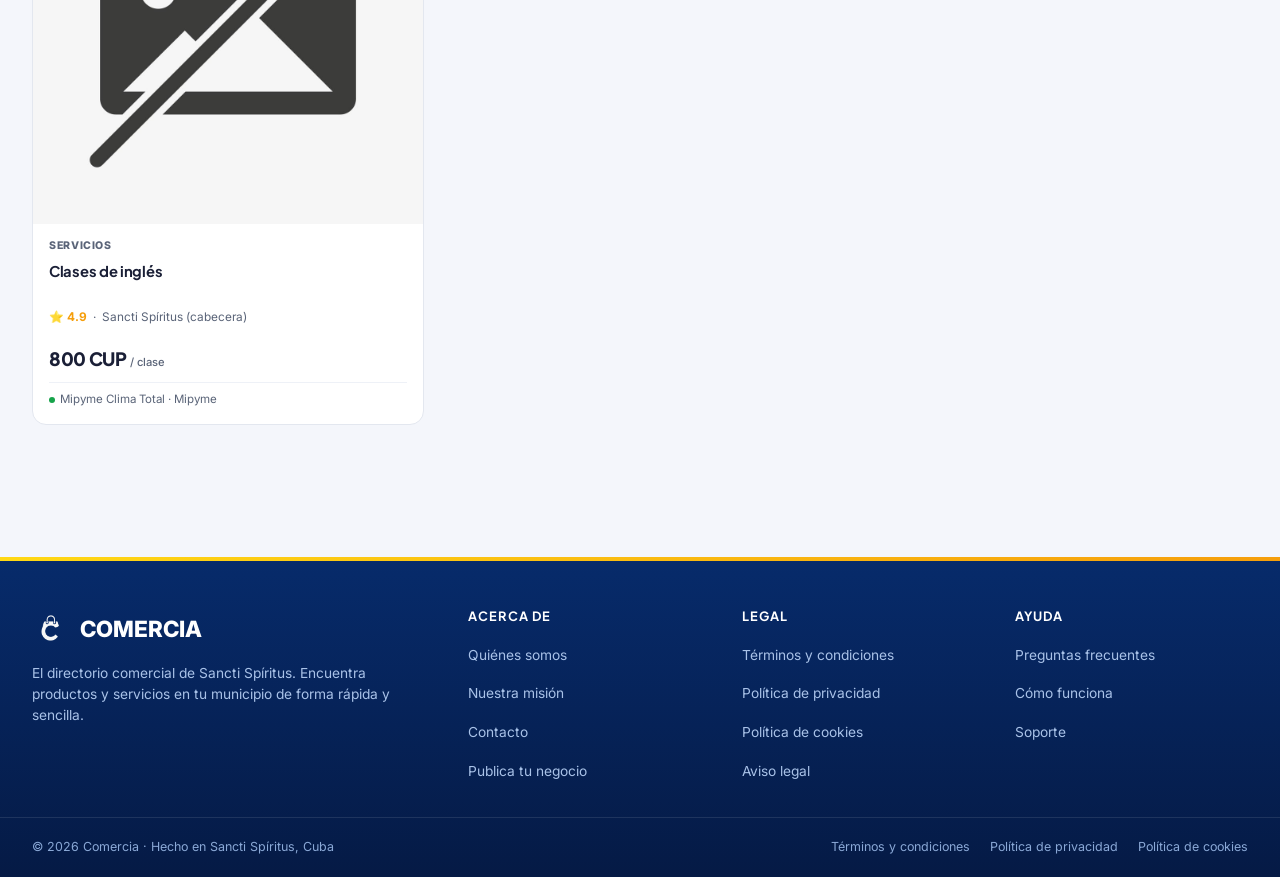
==== commit 8e557d6d: "Add files via upload" ====
--- a/demo/index.html
+++ b/demo/index.html
@@ -4,7 +4,7 @@
 <meta charset="UTF-8">
 <meta name="viewport" content="width=device-width, initial-scale=1.0, viewport-fit=cover">
 
-<title>Comercia — Directorio comercial de Sancti Spíritus, Cuba</title>
+<title>Comercia — Los comercios de Cuba, más cerca de ti</title>
 <meta name="description" content="Encuentra productos y servicios en Sancti Spíritus. Directorio comercial local con precios, ubicación, horarios y contacto de negocios TCP y Mipyme en todos los municipios de la provincia.">
 <meta name="keywords" content="Sancti Spíritus, Cuba, directorio comercial, TCP, Mipyme, productos, servicios, precios, Trinidad, Yaguajay, Cabaiguán">
 <meta name="author" content="Comercia">
@@ -28,2236 +28,496 @@
 <link href="https://fonts.googleapis.com/css2?family=Plus+Jakarta+Sans:wght@400;500;600;700;800&family=Inter:wght@400;500;600;700&display=swap" rel="stylesheet">
 
 <style>
-  /* ============================================================
-     TOKENS
-     ============================================================ */
   :root {
-    --azul: #0a3d91;
-    --azul-oscuro: #072b6b;
-    --azul-claro: #e8eef9;
-    --azul-medio: #1a5cc7;
-    --gris: #f4f6fb;
-    --texto: #1a1f36;
-    --texto-suave: #5a6478;
-    --borde: #e3e7ef;
-    --verde: #16a34a;
-    --verde-claro: #dcfce7;
-    --rojo: #dc2626;
-    --rojo-claro: #fee2e2;
-    --naranja: #f59e0b;
-    --amarillo: #ffd814;
-    --amarillo-hover: #f7ca00;
-    --blanco: #ffffff;
-
-    --radio-xs: 8px;
-    --radio-sm: 12px;
-    --radio-md: 16px;
-    --radio-lg: 20px;
-    --radio-xl: 28px;
-    --radio-pill: 999px;
-
-    --sombra-xs: 0 1px 2px rgba(10, 30, 60, 0.04);
-    --sombra-sm: 0 2px 8px rgba(10, 30, 60, 0.06), 0 1px 2px rgba(10, 30, 60, 0.04);
-    --sombra: 0 8px 24px rgba(10, 30, 60, 0.08), 0 2px 6px rgba(10, 30, 60, 0.04);
-    --sombra-card: 0 12px 32px rgba(10, 30, 60, 0.10), 0 4px 8px rgba(10, 30, 60, 0.04);
-    --sombra-hover: 0 20px 40px rgba(10, 61, 145, 0.15), 0 8px 16px rgba(10, 61, 145, 0.08);
-    --sombra-glow: 0 0 0 4px rgba(26, 92, 199, 0.12);
-
-    --ease: cubic-bezier(0.22, 1, 0.36, 1);
-    --ease-spring: cubic-bezier(0.34, 1.56, 0.64, 1);
-    --dur: 240ms;
-
+    --azul: #0a3d91; --azul-oscuro: #072b6b; --azul-claro: #e8eef9; --azul-medio: #1a5cc7;
+    --gris: #f4f6fb; --gris-medio: #eef1f7; --texto: #1a1f36; --texto-suave: #5a6478;
+    --borde: #e3e7ef; --borde-suave: #eef1f7;
+    --verde: #16a34a; --verde-claro: #dcfce7; --rojo: #dc2626; --rojo-claro: #fee2e2;
+    --naranja: #f59e0b; --amarillo: #ffd814; --amarillo-hover: #f7ca00; --blanco: #ffffff;
+    --radio-xs: 8px; --radio-sm: 10px; --radio-md: 14px; --radio-lg: 18px; --radio-xl: 24px; --radio-pill: 999px;
+    --sombra-xs: 0 1px 2px rgba(10,30,60,0.05);
+    --sombra-sm: 0 2px 8px rgba(10,30,60,0.06);
+    --sombra: 0 4px 16px rgba(10,30,60,0.08);
+    --sombra-card: 0 12px 32px rgba(10,30,60,0.10);
+    --sombra-hover: 0 12px 32px rgba(10,61,145,0.14);
+    --ease: cubic-bezier(0.22, 1, 0.36, 1); --dur: 220ms;
     --emoji-font: "Apple Color Emoji", "Segoe UI Emoji", "Segoe UI Symbol", "Noto Color Emoji", "Android Emoji", "EmojiSymbols", sans-serif;
   }
-
   body.dark {
-    --azul: #3b74d1;
-    --azul-oscuro: #0f2547;
-    --azul-claro: #1e2d45;
-    --azul-medio: #4a80e0;
-    --gris: #0b1220;
-    --texto: #e8edf7;
-    --texto-suave: #94a3b8;
-    --borde: #253449;
-    --verde: #34d399;
-    --verde-claro: #14532d;
-    --rojo: #f87171;
-    --rojo-claro: #7f1d1d;
-    --naranja: #fbbf24;
-    --blanco: #131c2e;
-
-    --sombra-xs: 0 1px 2px rgba(0, 0, 0, 0.3);
-    --sombra-sm: 0 2px 8px rgba(0, 0, 0, 0.35);
-    --sombra: 0 8px 24px rgba(0, 0, 0, 0.4);
-    --sombra-card: 0 12px 32px rgba(0, 0, 0, 0.5);
-    --sombra-hover: 0 20px 40px rgba(0, 0, 0, 0.5);
-    --sombra-glow: 0 0 0 4px rgba(74, 128, 224, 0.18);
+    --azul: #3b74d1; --azul-oscuro: #0f2547; --azul-claro: #1e2d45; --azul-medio: #4a80e0;
+    --gris: #0b1220; --gris-medio: #131c2e; --texto: #e8edf7; --texto-suave: #94a3b8;
+    --borde: #253449; --borde-suave: #1e2d45;
+    --verde: #34d399; --verde-claro: #14532d; --rojo: #f87171; --rojo-claro: #7f1d1d;
+    --naranja: #fbbf24; --blanco: #131c2e;
   }
-
-  /* ============================================================
-     RESET + BASE
-     ============================================================ */
   *, *::before, *::after { margin: 0; padding: 0; box-sizing: border-box; }
   html { -webkit-text-size-adjust: 100%; scroll-behavior: smooth; }
-  :focus-visible {
-    outline: 3px solid var(--amarillo);
-    outline-offset: 3px;
-    border-radius: var(--radio-xs);
+  :focus-visible { outline: 3px solid var(--amarillo); outline-offset: 3px; border-radius: var(--radio-xs); }
+  body { font-family: 'Inter','Plus Jakarta Sans',-apple-system,BlinkMacSystemFont,'Segoe UI',system-ui,sans-serif; background: var(--gris); color: var(--texto); -webkit-font-smoothing: antialiased; -moz-osx-font-smoothing: grayscale; line-height: 1.5; overflow-x: hidden; }
+  body.modal-open { overflow: hidden; }
+  h1,h2,h3,h4 { font-family: 'Plus Jakarta Sans','Inter',sans-serif; letter-spacing: -0.02em; line-height: 1.2; }
+  .ts-emoji, .toast, .color-chip::before, .drawer-cat-item .emoji { font-family: var(--emoji-font); }
+  img, svg { max-width: 100%; display: block; }
+  .noscript-banner { background: var(--rojo); color: #fff; text-align: center; padding: 14px 20px; font-weight: 600; position: sticky; top: 0; z-index: 9999; }
+
+  /* HEADER */
+  header { position: sticky; top: 0; z-index: 100; background: rgba(10,61,145,0.95); backdrop-filter: blur(20px); color: #fff; }
+  body.dark header { background: rgba(11,18,32,0.95); }
+  .top-bar { background: rgba(0,0,0,0.15); padding: 8px 32px; display: flex; align-items: center; gap: 18px; font-size: 0.78rem; border-bottom: 1px solid rgba(255,255,255,0.08); }
+  .my-zone { display: flex; align-items: center; gap: 8px; background: rgba(255,255,255,0.1); padding: 5px 8px 5px 12px; border-radius: var(--radio-pill); }
+  .my-zone label { color: rgba(255,255,255,0.8); white-space: nowrap; font-weight: 500; }
+  .my-zone select { background: #fff; border: none; border-radius: var(--radio-pill); padding: 5px 12px; font-weight: 700; color: var(--azul-oscuro); cursor: pointer; max-width: 180px; }
+
+  .main-header { padding: 14px 32px 8px; display: flex; align-items: center; gap: 20px; max-width: 1440px; margin: 0 auto; flex-wrap: wrap; }
+  .logo { display: flex; align-items: center; gap: 10px; cursor: pointer; color: #fff; text-decoration: none; line-height: 1; }
+  .logo:hover { transform: translateY(-1px) scale(1.02); }
+  .logo-icon { width: 44px; height: 44px; object-fit: contain; filter: drop-shadow(0 2px 6px rgba(0,0,0,0.3)); }
+  .logo-text { font-family: 'Plus Jakarta Sans',sans-serif; font-size: 1.7rem; font-weight: 800; letter-spacing: -0.04em; white-space: nowrap; text-shadow: 0 1px 2px rgba(0,0,0,0.15); }
+
+  .search-wrapper { flex: 1; max-width: 820px; display: flex; flex-direction: column; gap: 8px; min-width: 0; }
+  .search-container { display: flex; height: 52px; border-radius: var(--radio-pill); overflow: hidden; background: #fff; box-shadow: 0 6px 24px rgba(0,0,0,0.15); transition: box-shadow var(--dur) ease, transform var(--dur) ease; }
+  .search-container:focus-within { box-shadow: 0 0 0 4px rgba(255,216,20,0.4), 0 8px 28px rgba(0,0,0,0.18); transform: translateY(-2px); }
+  .filters-trigger { background: #f5f7fc; border: none; border-right: 1px solid #e8ecf4; color: var(--azul); padding: 0 18px; font-size: 0.85rem; font-weight: 800; cursor: pointer; display: flex; align-items: center; gap: 6px; border-radius: var(--radio-pill) 0 0 var(--radio-pill); }
+  .filters-trigger:hover { background: #eef1f9; }
+  .filters-badge { background: var(--azul); color: #fff; font-size: 0.66rem; font-weight: 800; min-width: 18px; height: 18px; border-radius: 999px; display: inline-flex; align-items: center; justify-content: center; padding: 0 5px; }
+  body.dark .filters-trigger { background: #1e2d45; color: #7eb3ff; border-right-color: #253449; }
+  .search-input { flex: 1; border: none; padding: 0 18px; font-size: 1rem; outline: none; background: #fff; color: #1a1f36; min-width: 0; font-weight: 500; }
+  .search-input::placeholder { color: #9aa2b5; }
+  .search-btn { background: linear-gradient(135deg, var(--amarillo) 0%, var(--amarillo-hover) 100%); border: none; color: var(--azul-oscuro); padding: 0 28px; font-weight: 800; font-size: 0.95rem; cursor: pointer; display: flex; align-items: center; gap: 8px; border-radius: 0 var(--radio-pill) var(--radio-pill) 0; }
+  .search-btn:hover { filter: brightness(1.05); }
+
+  .search-suggestions { display: flex; align-items: center; gap: 10px; font-size: 0.74rem; color: rgba(255,255,255,0.78); padding-left: 6px; flex-wrap: wrap; }
+  .search-suggestions a { color: #fff; text-decoration: none; padding: 3px 10px; border-radius: var(--radio-pill); background: rgba(255,255,255,0.1); font-weight: 500; }
+  .search-suggestions a:hover { background: rgba(255,255,255,0.22); transform: translateY(-1px); }
+
+  .header-actions { display: flex; gap: 10px; align-items: center; margin-left: auto; }
+  .theme-toggle { background: rgba(255,255,255,0.12); border: 1px solid rgba(255,255,255,0.15); color: #fff; cursor: pointer; width: 40px; height: 40px; border-radius: var(--radio-sm); font-size: 1rem; display: flex; align-items: center; justify-content: center; transition: all var(--dur) ease; }
+  .theme-toggle:hover { background: rgba(255,255,255,0.22); transform: rotate(15deg); }
+  .currency-toggle, .lang-toggle { display: flex; background: rgba(255,255,255,0.12); border: 1px solid rgba(255,255,255,0.15); border-radius: var(--radio-sm); padding: 3px; }
+  .currency-toggle button, .lang-toggle button { background: transparent; border: none; color: #fff; padding: 6px 11px; cursor: pointer; opacity: 0.65; border-radius: 9px; font-weight: 700; font-size: 0.78rem; }
+  .currency-toggle button.active, .lang-toggle button.active { background: #fff; color: var(--azul); opacity: 1; }
+  .auth-btn { background: transparent; border: 1px solid rgba(255,255,255,0.25); color: #fff; cursor: pointer; padding: 10px 16px; border-radius: var(--radio-sm); font-size: 0.83rem; font-weight: 700; white-space: nowrap; transition: all var(--dur) ease; }
+  .auth-btn:hover { background: rgba(255,255,255,0.12); border-color: rgba(255,255,255,0.4); transform: translateY(-1px); }
+  .auth-btn.primary { background: linear-gradient(135deg, var(--amarillo) 0%, var(--amarillo-hover) 100%); border-color: transparent; color: var(--azul-oscuro); box-shadow: 0 2px 8px rgba(255,216,20,0.3); }
+  .auth-btn.primary:hover { box-shadow: 0 4px 14px rgba(255,216,20,0.4); }
+
+  /* CATEGORY BAR CON FLECHAS */
+  .category-bar-wrap { position: relative; max-width: 1440px; margin: 0 auto; padding: 0 32px; }
+  .category-bar-wrap::before, .category-bar-wrap::after {
+    content: ''; position: absolute; top: 0; bottom: 0; width: 60px; pointer-events: none; z-index: 2; opacity: 0; transition: opacity var(--dur) ease;
   }
-  @media (prefers-reduced-motion: reduce) {
-    *, *::before, *::after {
-      animation-duration: 0.01ms !important;
-      transition-duration: 0.01ms !important;
-      scroll-behavior: auto !important;
-    }
+  .category-bar-wrap::before { left: 32px; background: linear-gradient(90deg, rgba(10,61,145,0.95) 0%, rgba(10,61,145,0.7) 40%, transparent 100%); }
+  .category-bar-wrap::after { right: 32px; background: linear-gradient(270deg, rgba(10,61,145,0.95) 0%, rgba(10,61,145,0.7) 40%, transparent 100%); }
+  .category-bar-wrap.can-scroll-left::before { opacity: 1; }
+  .category-bar-wrap.can-scroll-right::after { opacity: 1; }
+
+  .category-bar-arrow {
+    position: absolute; top: 50%; transform: translateY(-50%) scale(0.9);
+    width: 36px; height: 36px; border-radius: 50%; border: none; background: #fff;
+    color: var(--azul); font-size: 1.3rem; font-weight: 900; line-height: 1; cursor: pointer;
+    display: flex; align-items: center; justify-content: center; z-index: 4;
+    box-shadow: 0 4px 14px rgba(0,0,0,0.35), 0 1px 3px rgba(0,0,0,0.2);
+    transition: all var(--dur) var(--ease); opacity: 0; pointer-events: none; padding-bottom: 2px;
   }
-
-  body {
-    font-family: 'Inter', 'Plus Jakarta Sans', -apple-system, BlinkMacSystemFont, 'Segoe UI', system-ui, sans-serif;
-    background: var(--gris);
-    color: var(--texto);
-    -webkit-font-smoothing: antialiased;
-    -moz-osx-font-smoothing: grayscale;
-    transition: background var(--dur) ease, color var(--dur) ease;
-    line-height: 1.5;
-    overflow-x: hidden;
-  }
-
-  body.modal-open { overflow: hidden; }
-
-  h1, h2, h3, h4 {
-    font-family: 'Plus Jakarta Sans', 'Inter', sans-serif;
-    letter-spacing: -0.02em;
-    line-height: 1.2;
-  }
-
-  .ts-emoji, .cat-card .emoji, .result-emoji, .toast, .toggle-chip .chip-icon {
-    font-family: var(--emoji-font);
-  }
-
-  ::-webkit-scrollbar { width: 10px; height: 10px; }
-  ::-webkit-scrollbar-track { background: transparent; }
-  ::-webkit-scrollbar-thumb {
-    background: rgba(90, 100, 120, 0.25);
-    border-radius: var(--radio-pill);
-    border: 2px solid transparent;
-    background-clip: padding-box;
-  }
-  ::-webkit-scrollbar-thumb:hover { background: rgba(90, 100, 120, 0.45); background-clip: padding-box; }
-
-  img, svg { max-width: 100%; display: block; }
-
-  .noscript-banner {
-    background: var(--rojo);
-    color: #fff;
-    text-align: center;
-    padding: 14px 20px;
-    font-size: 0.95rem;
-    font-weight: 600;
-    position: sticky;
-    top: 0;
-    z-index: 9999;
-  }
-
-  /* ============================================================
-     HEADER — glassmorphism
-     ============================================================ */
-  header {
-    position: sticky;
-    top: 0;
-    z-index: 100;
-    background: rgba(10, 61, 145, 0.92);
-    backdrop-filter: blur(20px) saturate(180%);
-    -webkit-backdrop-filter: blur(20px) saturate(180%);
-    color: #fff;
-    border-bottom: 1px solid rgba(255, 255, 255, 0.08);
-    transition: background var(--dur) ease;
-  }
-  body.dark header {
-    background: rgba(11, 18, 32, 0.92);
-    border-bottom-color: rgba(255, 255, 255, 0.06);
-  }
-
-  .top-bar {
-    background: rgba(0, 0, 0, 0.15);
-    padding: 8px 32px;
-    display: flex;
-    align-items: center;
-    gap: 18px;
-    font-size: 0.78rem;
-    border-bottom: 1px solid rgba(255, 255, 255, 0.05);
-  }
-
-  .my-zone {
-    display: flex;
-    align-items: center;
-    gap: 8px;
-    background: rgba(255, 255, 255, 0.1);
-    padding: 5px 8px 5px 12px;
-    border-radius: var(--radio-pill);
-    font-size: 0.78rem;
-    transition: all var(--dur) ease;
-    min-width: 0;
-    max-width: 100%;
-  }
-  .my-zone label { color: rgba(255, 255, 255, 0.8); white-space: nowrap; font-weight: 500; flex-shrink: 0; }
-  .my-zone select {
-    background: rgba(255, 255, 255, 0.95);
-    border: none;
-    border-radius: var(--radio-pill);
-    padding: 5px 12px;
-    font-size: 0.78rem;
-    font-weight: 700;
-    color: var(--azul-oscuro);
-    outline: none;
-    cursor: pointer;
-    max-width: 180px;
-    transition: all var(--dur) ease;
-    min-width: 0;
-    flex: 1;
-  }
-  .my-zone select:hover { background: #fff; }
-  .my-zone.highlight {
-    animation: pulse-glow 1.6s var(--ease) infinite;
-    background: rgba(255, 216, 20, 0.2);
-  }
-  @keyframes pulse-glow {
-    0%, 100% { box-shadow: 0 0 0 0 rgba(255, 216, 20, 0.6); }
-    50% { box-shadow: 0 0 0 8px rgba(255, 216, 20, 0); }
-  }
-
-  .main-header {
-    padding: 14px 32px;
-    display: flex;
-    align-items: center;
-    gap: 20px;
-    max-width: 1440px;
-    margin: 0 auto;
-  }
-
-  .logo {
-    display: flex;
-    align-items: center;
-    gap: 10px;
-    cursor: pointer;
-    color: #fff;
-    text-decoration: none;
-    line-height: 1;
-    flex-shrink: 0;
-    user-select: none;
-    transition: transform var(--dur) var(--ease);
-  }
-  .logo:hover { transform: translateY(-1px) scale(1.02); }
-  .logo:active { transform: scale(0.97); }
-  .logo-icon {
-    width: 44px; height: 44px;
-    flex-shrink: 0;
-    display: block;
-    object-fit: contain;
-    filter: drop-shadow(0 2px 6px rgba(0, 0, 0, 0.3));
-    transition: filter var(--dur) ease;
-  }
-  .logo-text {
-    font-family: 'Plus Jakarta Sans', sans-serif;
-    font-size: 1.7rem;
-    font-weight: 800;
-    letter-spacing: -0.04em;
-    white-space: nowrap;
-    text-shadow: 0 1px 2px rgba(0, 0, 0, 0.15);
-  }
-  body.dark .logo-icon { filter: drop-shadow(0 2px 8px rgba(255, 216, 20, 0.3)); }
-
-  .search-wrapper {
-    flex: 1;
-    max-width: 820px;
-    display: flex;
-    flex-direction: column;
-    gap: 8px;
-    position: relative;
-    min-width: 0;
-  }
-
-  .search-container {
-    display: flex;
-    height: 52px;
-    border-radius: var(--radio-md);
-    overflow: hidden;
-    background: #fff;
-    box-shadow: 0 4px 16px rgba(0, 0, 0, 0.12), inset 0 1px 0 rgba(255, 255, 255, 0.8);
-    transition: box-shadow var(--dur) ease, transform var(--dur) ease;
-  }
-  .search-container:focus-within {
-    box-shadow: 0 0 0 4px rgba(126, 179, 255, 0.35), 0 4px 16px rgba(0, 0, 0, 0.12);
-    transform: translateY(-1px);
-  }
-
-  .search-category {
-    background: #f5f7fc;
-    border: none;
-    border-right: 1px solid #e8ecf4;
-    color: #3a4257;
-    padding: 0 16px;
-    font-size: 0.85rem;
-    font-weight: 600;
-    cursor: pointer;
-    outline: none;
-    flex-shrink: 0;
-    appearance: none;
-    background-image: url("data:image/svg+xml;charset=UTF-8,%3csvg xmlns='http://www.w3.org/2000/svg' width='10' height='10' viewBox='0 0 24 24' fill='none' stroke='%233a4257' stroke-width='3'%3e%3cpath d='M6 9l6 6 6-6'/%3e%3c/svg%3e");
-    background-repeat: no-repeat;
-    background-position: right 12px center;
-    padding-right: 32px;
-    max-width: 190px;
-    transition: background-color var(--dur) ease;
-  }
-  .search-category:hover { background-color: #eef1f9; }
-
-  .search-input {
-    flex: 1;
-    border: none;
-    padding: 0 18px;
-    font-size: 1rem;
-    outline: none;
-    background: #fff;
-    color: #1a1f36;
-    min-width: 0;
-    font-weight: 500;
-  }
-  .search-input::placeholder { color: #9aa2b5; font-weight: 400; }
-
-  .search-btn {
-    background: linear-gradient(135deg, var(--amarillo) 0%, var(--amarillo-hover) 100%);
-    border: none;
-    color: var(--azul-oscuro);
-    padding: 0 26px;
-    font-weight: 800;
-    font-size: 0.95rem;
-    cursor: pointer;
-    display: flex;
-    align-items: center;
-    gap: 8px;
-    transition: all var(--dur) var(--ease);
-    flex-shrink: 0;
-    font-family: 'Plus Jakarta Sans', sans-serif;
-  }
-  .search-btn:hover { filter: brightness(1.05); box-shadow: inset 0 -2px 0 rgba(0, 0, 0, 0.08); }
-  .search-btn:active { transform: scale(0.98); }
-
-  .search-suggestions {
-    display: flex;
-    align-items: center;
-    gap: 10px;
-    font-size: 0.74rem;
-    color: rgba(255, 255, 255, 0.75);
-    padding-left: 6px;
-    flex-wrap: wrap;
-  }
-  .search-suggestions span.label { opacity: 0.85; font-weight: 500; }
-  .search-suggestions a {
-    color: #fff;
-    text-decoration: none;
-    opacity: 0.9;
-    padding: 3px 10px;
-    border-radius: var(--radio-pill);
-    background: rgba(255, 255, 255, 0.08);
-    transition: all var(--dur) ease;
-    font-weight: 500;
-  }
-  .search-suggestions a:hover {
-    background: rgba(255, 255, 255, 0.2);
-    opacity: 1;
-    transform: translateY(-1px);
-  }
-
-  .header-actions {
-    display: flex;
-    gap: 10px;
-    align-items: center;
-    margin-left: auto;
-    flex-shrink: 0;
-  }
-
-  .theme-toggle {
-    background: rgba(255, 255, 255, 0.12);
-    border: 1px solid rgba(255, 255, 255, 0.15);
-    color: #fff;
-    cursor: pointer;
-    padding: 0;
-    border-radius: var(--radio-sm);
-    font-size: 1rem;
-    display: flex;
-    align-items: center;
-    justify-content: center;
-    width: 40px;
-    height: 40px;
-    transition: all var(--dur) var(--ease);
-    flex-shrink: 0;
-  }
-  .theme-toggle:hover { background: rgba(255, 255, 255, 0.22); transform: rotate(15deg); }
-  .theme-toggle:active { transform: scale(0.9) rotate(0); }
-
-  .currency-toggle, .lang-toggle {
-    display: flex;
-    background: rgba(255, 255, 255, 0.12);
-    border: 1px solid rgba(255, 255, 255, 0.15);
-    border-radius: var(--radio-sm);
-    overflow: hidden;
-    font-size: 0.78rem;
-    font-weight: 700;
-    padding: 3px;
-  }
-  .currency-toggle button, .lang-toggle button {
-    background: transparent;
-    border: none;
-    color: #fff;
-    padding: 6px 11px;
-    cursor: pointer;
-    opacity: 0.65;
-    border-radius: calc(var(--radio-sm) - 3px);
-    transition: all var(--dur) ease;
-    font-weight: 700;
-  }
-  .currency-toggle button:hover, .lang-toggle button:hover { opacity: 0.9; }
-  .currency-toggle button.active, .lang-toggle button.active {
-    background: #fff;
-    color: var(--azul);
-    opacity: 1;
-    box-shadow: var(--sombra-xs);
-  }
-
-  .auth-btn {
-    background: transparent;
-    border: 1px solid rgba(255, 255, 255, 0.25);
-    color: #fff;
-    cursor: pointer;
-    padding: 10px 16px;
-    border-radius: var(--radio-sm);
-    font-size: 0.83rem;
-    font-weight: 700;
-    display: flex;
-    align-items: center;
-    gap: 6px;
-    white-space: nowrap;
-    transition: all var(--dur) ease;
-    font-family: 'Plus Jakarta Sans', sans-serif;
-  }
-  .auth-btn:hover {
-    background: rgba(255, 255, 255, 0.12);
-    border-color: rgba(255, 255, 255, 0.4);
-    transform: translateY(-1px);
-  }
-  .auth-btn.primary {
-    background: linear-gradient(135deg, var(--amarillo) 0%, var(--amarillo-hover) 100%);
-    border-color: transparent;
-    color: var(--azul-oscuro);
-    box-shadow: 0 2px 8px rgba(255, 216, 20, 0.3);
-  }
-  .auth-btn.primary:hover {
-    box-shadow: 0 4px 14px rgba(255, 216, 20, 0.4);
-    filter: brightness(1.05);
-  }
-
-  /* Category bar con pastillas bien redondeadas */
-  .category-bar {
-    background: rgba(0, 0, 0, 0.12);
-    padding: 4px 32px;
-    max-width: 1440px;
-    margin: 0 auto;
-    display: flex;
-    align-items: center;
-    gap: 4px;
-    overflow-x: auto;
-    scrollbar-width: none;
-    border-top: 1px solid rgba(255, 255, 255, 0.05);
-    -webkit-overflow-scrolling: touch;
-  }
+  .category-bar-arrow.left { left: 38px; }
+  .category-bar-arrow.right { right: 38px; }
+  .category-bar-wrap.can-scroll-left .category-bar-arrow.left,
+  .category-bar-wrap.can-scroll-right .category-bar-arrow.right { opacity: 1; pointer-events: auto; transform: translateY(-50%) scale(1); }
+  .category-bar-arrow:hover { background: var(--amarillo); color: var(--azul-oscuro); transform: translateY(-50%) scale(1.12); box-shadow: 0 6px 18px rgba(255,216,20,0.55), 0 2px 4px rgba(0,0,0,0.2); }
+  .category-bar-arrow:active { transform: translateY(-50%) scale(0.95); }
+  body.dark .category-bar-arrow { background: #e8edf7; color: #0b1220; }
+  body.dark .category-bar-arrow:hover { background: var(--amarillo); color: #0b1220; }
+
+  .category-bar { background: rgba(0,0,0,0.12); padding: 4px; display: flex; align-items: center; gap: 4px; overflow-x: auto; scrollbar-width: none; border-top: 1px solid rgba(255,255,255,0.05); scroll-snap-type: x proximity; }
   .category-bar::-webkit-scrollbar { display: none; }
-  .category-bar a {
-    color: rgba(255, 255, 255, 0.85);
-    text-decoration: none;
-    font-size: 0.82rem;
-    font-weight: 500;
-    padding: 10px 18px;
-    margin: 6px 2px;
-    white-space: nowrap;
-    border-radius: var(--radio-pill);
-    transition: all var(--dur) ease;
-    position: relative;
-    flex-shrink: 0;
-  }
-  .category-bar a:hover {
-    background: rgba(255, 255, 255, 0.12);
-    color: #fff;
-    transform: translateY(-1px);
-  }
-  .category-bar a.active {
-    background: rgba(255, 255, 255, 0.22);
-    color: #fff;
-    font-weight: 700;
-    box-shadow: 0 2px 8px rgba(0, 0, 0, 0.12);
-  }
-  .category-bar .all-link {
-    font-weight: 800;
-    display: flex;
-    align-items: center;
-    gap: 6px;
-    flex-shrink: 0;
-  }
-
-  /* ============================================================
-     HERO — fondo sólido limpio
-     ============================================================ */
-  .hero {
-    position: relative;
-    background: var(--azul);
-    color: #fff;
-    padding: 52px 32px 64px;
-    text-align: center;
-    overflow: hidden;
-  }
-  .hero::before {
-    content: '';
-    position: absolute;
-    top: -40%;
-    left: 50%;
-    transform: translateX(-50%);
-    width: 900px;
-    height: 500px;
-    background: radial-gradient(ellipse at center, rgba(255, 255, 255, 0.10) 0%, transparent 65%);
-    pointer-events: none;
-  }
-  .hero h1 {
-    position: relative;
-    font-size: clamp(1.8rem, 4vw, 2.6rem);
-    font-weight: 800;
-    margin-bottom: 12px;
-    letter-spacing: -0.03em;
-    color: #ffffff;
-  }
-  .hero p {
-    position: relative;
-    opacity: 0.9;
-    font-size: 1rem;
-    max-width: 620px;
-    margin: 0 auto;
-    line-height: 1.55;
-    font-weight: 400;
-  }
-
-  /* ============================================================
-     TOP SEARCH SECTION
-     ============================================================ */
-  .top-search-section {
-    max-width: 1240px;
-    margin: -40px auto 0;
-    background: var(--blanco);
-    border-radius: var(--radio-xl);
-    padding: 28px 28px 24px;
-    box-shadow: var(--sombra-card);
-    position: relative;
-    z-index: 10;
-    border: 1px solid rgba(255, 255, 255, 0.6);
-    transition: background var(--dur) ease, box-shadow var(--dur) ease;
-  }
-  body.dark .top-search-section { border-color: rgba(255, 255, 255, 0.04); }
-
-  .top-search-header {
-    display: flex;
-    justify-content: space-between;
-    align-items: center;
-    margin-bottom: 20px;
-    flex-wrap: wrap;
-    gap: 8px;
-  }
-  .top-search-title {
-    font-size: 1.2rem;
-    font-weight: 800;
-    display: flex;
-    align-items: center;
-    gap: 12px;
-    flex-wrap: wrap;
-    letter-spacing: -0.02em;
-  }
-  .top-search-title .sub {
-    font-size: 0.76rem;
-    font-weight: 500;
-    color: var(--texto-suave);
-    background: var(--azul-claro);
-    padding: 4px 10px;
-    border-radius: var(--radio-pill);
-  }
-  body.dark .top-search-title .sub { background: rgba(74, 128, 224, 0.15); }
-
-  .top-search-cards {
-    display: grid;
-    grid-template-columns: repeat(auto-fill, minmax(155px, 1fr));
-    gap: 12px;
-  }
-
-  .ts-card {
-    background: var(--blanco);
-    border: 1px solid var(--borde);
-    border-radius: var(--radio-md);
-    padding: 16px 14px;
-    cursor: pointer;
-    transition: all var(--dur) var(--ease);
-    display: flex;
-    flex-direction: column;
-    gap: 8px;
-    position: relative;
-    overflow: hidden;
-    min-height: 160px;
-    text-align: center;
-  }
-  .ts-card::before {
-    content: '';
-    position: absolute;
-    inset: 0;
-    border-radius: var(--radio-md);
-    padding: 1px;
-    background: linear-gradient(135deg, transparent 0%, transparent 60%, var(--azul-medio) 100%);
-    -webkit-mask: linear-gradient(#000 0 0) content-box, linear-gradient(#000 0 0);
-    -webkit-mask-composite: xor;
-    mask-composite: exclude;
-    opacity: 0;
-    transition: opacity var(--dur) ease;
-    pointer-events: none;
-  }
-  .ts-card:hover {
-    transform: translateY(-4px);
-    box-shadow: var(--sombra-hover);
-    border-color: transparent;
-  }
-  .ts-card:hover::before { opacity: 1; }
-
-  .ts-trend {
-    position: absolute;
-    top: 10px;
-    right: 10px;
-    width: 26px;
-    height: 26px;
-    border-radius: 50%;
-    display: flex;
-    align-items: center;
-    justify-content: center;
-    font-size: 0.85rem;
-    font-weight: 800;
-    color: #fff;
-  }
-  .ts-trend.up { background: var(--verde); box-shadow: 0 2px 8px rgba(22, 163, 74, 0.4); }
-  .ts-trend.down { background: var(--rojo); box-shadow: 0 2px 8px rgba(220, 38, 38, 0.4); }
-  .ts-trend.equal { background: #94a3b8; box-shadow: 0 2px 8px rgba(148, 163, 184, 0.4); }
-
-  .ts-emoji {
-    font-size: 2.4rem;
-    line-height: 1;
-    text-align: center;
-    margin-top: 4px;
-    filter: drop-shadow(0 2px 4px rgba(0, 0, 0, 0.08));
-  }
-  .ts-name {
-    font-size: 0.9rem;
-    font-weight: 700;
-    line-height: 1.25;
-    text-align: center;
-    color: var(--texto);
-    display: flex;
-    align-items: center;
-    justify-content: center;
-  }
-  .ts-price {
-    text-align: center;
-    font-size: 1.1rem;
-    font-weight: 800;
-    color: var(--azul);
-    line-height: 1.1;
-    letter-spacing: -0.02em;
-  }
-  body.dark .ts-price { color: #7eb3ff; }
-  .ts-price small {
-    font-size: 0.66rem;
-    font-weight: 600;
-    color: var(--texto-suave);
-    display: block;
-    margin-top: 2px;
-  }
-  .ts-count {
-    text-align: center;
-    font-size: 0.7rem;
-    font-weight: 700;
-    padding: 4px 10px;
-    border-radius: var(--radio-pill);
-    background: var(--azul-claro);
-    color: var(--azul);
-    margin-top: auto;
-    align-self: center;
-  }
-  body.dark .ts-count { color: #7eb3ff; background: rgba(74, 128, 224, 0.15); }
-  .ts-count.empty { background: var(--gris); color: var(--texto-suave); }
-  body.dark .ts-count.empty { background: #253449; color: #94a3b8; }
-
-  /* ============================================================
-     FILTERS PANEL
-     ============================================================ */
-  .filters-panel {
-    max-width: 1240px;
-    margin: 20px auto 0;
-    background: var(--blanco);
-    border-radius: var(--radio-lg);
-    padding: 22px 26px;
-    box-shadow: var(--sombra-sm);
-    position: relative;
-    z-index: 10;
-    transition: background var(--dur) ease;
-    border: 1px solid var(--borde);
-  }
-  body.dark .filters-panel { border-color: transparent; }
-
-  .filters-row {
-    display: grid;
-    grid-template-columns: repeat(4, minmax(0, 1fr));
-    gap: 14px;
-    align-items: end;
-  }
-  .filters-row .filter-group.price-group { grid-column: span 2; }
-
-  .filter-group {
-    display: flex;
-    flex-direction: column;
-    gap: 6px;
-    min-width: 0;
-  }
-  .filter-group label {
-    font-size: 0.72rem;
-    font-weight: 700;
-    text-transform: uppercase;
-    letter-spacing: 0.06em;
-    color: var(--texto-suave);
-  }
-  .filter-group select, .filter-group input {
-    padding: 11px 14px;
-    border: 1.5px solid var(--borde);
-    border-radius: var(--radio-sm);
-    font-size: 0.9rem;
-    outline: none;
-    background: var(--blanco);
-    color: var(--texto);
-    width: 100%;
-    font-family: inherit;
-    font-weight: 500;
-    transition: all var(--dur) ease;
-    min-height: 44px;
-  }
-  .filter-group select:hover, .filter-group input:hover { border-color: #c8d0e0; }
-  body.dark .filter-group select:hover, body.dark .filter-group input:hover { border-color: #3a4a63; }
-  .filter-group select:focus, .filter-group input:focus {
-    border-color: var(--azul-medio);
-    box-shadow: var(--sombra-glow);
-  }
-  .filter-group select:disabled {
-    opacity: 0.55;
-    cursor: not-allowed;
-    background: var(--gris);
-  }
-
-  .price-range { display: flex; gap: 8px; align-items: center; }
-  .price-range input { flex: 1; min-width: 0; }
-  .price-range span { font-size: 0.85rem; color: var(--texto-suave); font-weight: 600; flex-shrink: 0; }
-
-  .filters-toggles {
-    display: flex;
-    flex-wrap: wrap;
-    gap: 10px;
-    margin-top: 16px;
-    padding-top: 16px;
-    border-top: 1px solid var(--borde);
-  }
-
-  .toggle-chip {
-    display: flex;
-    align-items: center;
-    gap: 7px;
-    background: var(--blanco);
-    border: 1.5px solid var(--borde);
-    border-radius: var(--radio-pill);
-    padding: 8px 16px;
-    font-size: 0.83rem;
-    font-weight: 600;
-    color: var(--texto);
-    cursor: pointer;
-    transition: all var(--dur) var(--ease);
-    user-select: none;
-    min-height: 40px;
-  }
-  .toggle-chip:hover {
-    border-color: var(--azul-medio);
-    background: var(--azul-claro);
-    transform: translateY(-1px);
-  }
-  body.dark .toggle-chip:hover { background: rgba(74, 128, 224, 0.12); }
-  .toggle-chip.active {
-    background: var(--azul);
-    border-color: var(--azul);
-    color: #fff;
-    box-shadow: 0 4px 12px rgba(10, 61, 145, 0.3);
-  }
-  .toggle-chip.active:hover { background: var(--azul-oscuro); }
-  .toggle-chip .chip-icon { font-size: 0.95rem; }
-
-  .filter-btn-row {
-    display: flex;
-    gap: 10px;
-    margin-top: 16px;
-    padding-top: 16px;
-    border-top: 1px solid var(--borde);
-    flex-wrap: wrap;
-  }
-  .filter-btn {
-    background: var(--azul);
-    color: #fff;
-    border: none;
-    padding: 11px 24px;
-    border-radius: var(--radio-sm);
-    font-weight: 700;
-    font-size: 0.9rem;
-    cursor: pointer;
-    height: 44px;
-    transition: all var(--dur) ease;
-    font-family: 'Plus Jakarta Sans', sans-serif;
-    box-shadow: 0 2px 8px rgba(10, 61, 145, 0.25);
-    min-height: 44px;
-  }
-  .filter-btn:hover {
-    background: var(--azul-oscuro);
-    transform: translateY(-1px);
-    box-shadow: 0 4px 14px rgba(10, 61, 145, 0.35);
-  }
-  .filter-btn:active { transform: translateY(0); }
-  .filter-btn.secondary {
-    background: transparent;
-    color: var(--texto-suave);
-    border: 1.5px solid var(--borde);
-    box-shadow: none;
-  }
-  .filter-btn.secondary:hover {
-    background: var(--gris);
-    color: var(--texto);
-    border-color: #c8d0e0;
-    box-shadow: none;
-  }
-
-  /* ============================================================
-     MAIN + RESULTADOS
-     ============================================================ */
-  .main { max-width: 1240px; margin: 0 auto; padding: 36px 32px 72px; }
-
-  .filter-notice {
-    background: linear-gradient(135deg, var(--azul-claro) 0%, rgba(232, 238, 249, 0.6) 100%);
-    border: 1px solid rgba(10, 61, 145, 0.15);
-    border-radius: var(--radio-md);
-    padding: 14px 18px;
-    margin-bottom: 22px;
-    display: flex;
-    align-items: center;
-    justify-content: space-between;
-    gap: 12px;
-    flex-wrap: wrap;
-  }
-  body.dark .filter-notice {
-    background: linear-gradient(135deg, rgba(74, 128, 224, 0.12) 0%, rgba(74, 128, 224, 0.04) 100%);
-    border-color: rgba(74, 128, 224, 0.2);
-  }
-  .filter-notice-text {
-    font-size: 0.9rem;
-    color: var(--azul);
-    font-weight: 600;
-    display: flex;
-    align-items: center;
-    gap: 8px;
-    flex-wrap: wrap;
-  }
+  .category-bar a { color: rgba(255,255,255,0.85); text-decoration: none; font-size: 0.8rem; font-weight: 500; padding: 10px 16px; margin: 6px 2px; white-space: nowrap; border-radius: var(--radio-pill); flex-shrink: 0; transition: all var(--dur) ease; scroll-snap-align: start; }
+  .category-bar a:hover:not(.active) { background: rgba(255,255,255,0.15); color: #fff; transform: translateY(-1px); }
+  .category-bar a.active { background: rgba(255,255,255,0.95); color: var(--azul-oscuro); font-weight: 800; box-shadow: 0 2px 12px rgba(0,0,0,0.15); }
+
+  /* HERO */
+  .hero { background: var(--azul); color: #fff; padding: 64px 32px 76px; text-align: center; position: relative; overflow: hidden; }
+  .hero::before { content: ''; position: absolute; top: -40%; left: 50%; transform: translateX(-50%); width: 900px; height: 500px; background: radial-gradient(ellipse at center, rgba(255,255,255,0.10) 0%, transparent 65%); pointer-events: none; }
+  .hero h1 { position: relative; font-size: clamp(1.8rem,4vw,2.6rem); font-weight: 800; margin-bottom: 20px; color: #fff; }
+  .hero p { position: relative; opacity: 0.92; font-size: 1rem; max-width: 720px; margin: 0 auto; line-height: 1.65; }
+  .hero p + p { margin-top: 14px; font-weight: 500; }
+
+  /* MAIN */
+  .main { max-width: 1320px; margin: 0 auto; padding: 36px 32px 72px; }
+
+  /* SECCIONES */
+  .seccion-bloque { margin-bottom: 56px; }
+  .seccion-bloque:last-child { margin-bottom: 0; }
+  .seccion-bloque.oculto { display: none; }
+  .seccion-header { display: flex; align-items: center; justify-content: space-between; margin-bottom: 24px; flex-wrap: wrap; gap: 12px; padding-bottom: 16px; border-bottom: 1px solid var(--borde); }
+  .seccion-header-left { display: flex; align-items: center; gap: 12px; flex-wrap: wrap; }
+  .seccion-header h2 { font-size: 1.4rem; font-weight: 800; display: flex; align-items: center; gap: 10px; }
+  .seccion-header h2 .seccion-icono { font-size: 1.5rem; }
+  .seccion-header .pill { background: var(--azul-claro); color: var(--azul); font-size: 0.74rem; padding: 6px 14px; border-radius: var(--radio-pill); font-weight: 700; }
+
+  /* AVISO FILTROS */
+  .filter-notice { background: var(--azul-claro); border: 1px solid rgba(10,61,145,0.15); border-radius: var(--radio-md); padding: 14px 18px; margin-bottom: 22px; display: flex; align-items: center; justify-content: space-between; gap: 12px; flex-wrap: wrap; }
+  body.dark .filter-notice { background: rgba(74,128,224,0.12); border-color: rgba(74,128,224,0.2); }
+  .filter-notice-text { font-size: 0.9rem; color: var(--azul); font-weight: 600; display: flex; align-items: center; gap: 8px; flex-wrap: wrap; }
   body.dark .filter-notice-text { color: #7eb3ff; }
-  .filter-notice-text .chip {
-    background: var(--azul);
-    color: #fff;
-    padding: 4px 12px;
-    border-radius: var(--radio-pill);
-    font-size: 0.78rem;
-    font-weight: 700;
-  }
-  .clear-filters-btn {
-    background: var(--blanco);
-    border: 1.5px solid var(--azul);
-    color: var(--azul);
-    padding: 8px 16px;
-    border-radius: var(--radio-sm);
-    font-size: 0.82rem;
-    font-weight: 700;
-    cursor: pointer;
-    display: flex;
-    align-items: center;
-    gap: 6px;
-    transition: all var(--dur) ease;
-    min-height: 40px;
-  }
+  .filter-notice-text .chip { background: var(--azul); color: #fff; padding: 4px 12px; border-radius: var(--radio-pill); font-size: 0.78rem; font-weight: 700; }
+  .clear-filters-btn { background: var(--blanco); border: 1.5px solid var(--azul); color: var(--azul); padding: 8px 16px; border-radius: var(--radio-sm); font-size: 0.82rem; font-weight: 700; cursor: pointer; transition: all var(--dur) ease; }
   .clear-filters-btn:hover { background: var(--azul); color: #fff; }
   body.dark .clear-filters-btn { color: #7eb3ff; border-color: #7eb3ff; }
   body.dark .clear-filters-btn:hover { background: #7eb3ff; color: #0b1220; }
 
-  .section-title {
-    font-size: 1.25rem;
-    font-weight: 800;
-    margin-bottom: 16px;
-    display: flex;
-    align-items: center;
-    gap: 10px;
-    flex-wrap: wrap;
-    letter-spacing: -0.02em;
-  }
-
-  .cat-grid {
-    display: grid;
-    grid-template-columns: repeat(auto-fill, minmax(145px, 1fr));
-    gap: 12px;
-    margin-bottom: 40px;
-  }
-  .cat-card {
-    background: var(--blanco);
-    border-radius: var(--radio-md);
-    padding: 18px 14px;
-    border: 1px solid var(--borde);
-    cursor: pointer;
-    transition: all var(--dur) var(--ease);
-    text-align: center;
-    position: relative;
-    overflow: hidden;
-  }
-  .cat-card::after {
-    content: '';
-    position: absolute;
-    inset: 0;
-    background: linear-gradient(135deg, rgba(26, 92, 199, 0.04) 0%, transparent 60%);
-    opacity: 0;
-    transition: opacity var(--dur) ease;
-    pointer-events: none;
-  }
-  .cat-card:hover {
-    transform: translateY(-4px);
-    box-shadow: var(--sombra-card);
-    border-color: var(--azul-medio);
-  }
-  .cat-card:hover::after { opacity: 1; }
-  .cat-card .emoji {
-    font-size: 2rem;
-    display: block;
-    margin-bottom: 8px;
-    filter: drop-shadow(0 2px 4px rgba(0, 0, 0, 0.06));
-  }
-  .cat-card .name {
-    font-size: 0.85rem;
-    font-weight: 700;
-    margin-bottom: 3px;
-    line-height: 1.2;
-  }
-  .cat-card .count {
-    font-size: 0.7rem;
-    color: var(--texto-suave);
-    font-weight: 600;
-  }
-
-  .results-header {
-    display: flex;
-    justify-content: space-between;
-    align-items: center;
-    margin-bottom: 20px;
-    flex-wrap: wrap;
-    gap: 12px;
-  }
-  .results-header-left { display: flex; align-items: center; gap: 10px; flex-wrap: wrap; }
-  .results-header h2 {
-    font-size: 1.3rem;
-    font-weight: 800;
-    letter-spacing: -0.02em;
-  }
-  .results-header .query { color: var(--azul); font-style: italic; }
-  body.dark .results-header .query { color: #7eb3ff; }
-  .results-header .pill {
-    background: var(--azul-claro);
-    color: var(--azul);
-    font-size: 0.74rem;
-    padding: 6px 14px;
-    border-radius: var(--radio-pill);
-    font-weight: 700;
-  }
-  body.dark .results-header .pill { color: #7eb3ff; background: rgba(74, 128, 224, 0.15); }
-
-  .sort-control {
-    display: flex;
-    align-items: center;
-    gap: 8px;
-    font-size: 0.85rem;
-    color: var(--texto-suave);
-    font-weight: 500;
-  }
-  .sort-control select {
-    padding: 9px 14px;
-    border: 1.5px solid var(--borde);
-    border-radius: var(--radio-sm);
-    font-size: 0.85rem;
-    outline: none;
-    background: var(--blanco);
-    color: var(--texto);
-    cursor: pointer;
-    font-weight: 600;
-    transition: all var(--dur) ease;
-    font-family: inherit;
-    min-height: 40px;
-  }
-  .sort-control select:hover { border-color: #c8d0e0; }
-  .sort-control select:focus { border-color: var(--azul-medio); box-shadow: var(--sombra-glow); }
-
-  /* ============================================================
-     RESULT CARDS
-     ============================================================ */
-  .result-list { display: flex; flex-direction: column; gap: 14px; }
-
-  .result-card {
-    background: var(--blanco);
-    border-radius: var(--radio-lg);
-    border: 1px solid var(--borde);
-    padding: 20px 24px;
-    display: flex;
-    gap: 20px;
-    align-items: center;
-    transition: all var(--dur) var(--ease);
-    cursor: pointer;
-    position: relative;
-    overflow: hidden;
-  }
-  .result-card::before {
-    content: '';
-    position: absolute;
-    left: 0;
-    top: 0;
-    bottom: 0;
-    width: 3px;
-    background: linear-gradient(180deg, var(--azul-medio) 0%, var(--azul) 100%);
-    opacity: 0;
-    transition: opacity var(--dur) ease;
-  }
-  .result-card:hover {
-    box-shadow: var(--sombra-card);
-    transform: translateY(-2px);
-    border-color: rgba(26, 92, 199, 0.25);
-  }
-  .result-card:hover::before { opacity: 1; }
-  .result-card:focus-visible {
-    outline: 3px solid var(--amarillo);
-    outline-offset: 2px;
-  }
-
-  .result-emoji {
-    font-size: 2.4rem;
-    width: 68px;
-    height: 68px;
-    background: linear-gradient(135deg, var(--azul-claro) 0%, rgba(232, 238, 249, 0.5) 100%);
-    border-radius: var(--radio-md);
-    display: flex;
-    align-items: center;
-    justify-content: center;
-    flex-shrink: 0;
-    border: 1px solid rgba(10, 61, 145, 0.08);
-    filter: drop-shadow(0 2px 4px rgba(0, 0, 0, 0.04));
-  }
-  body.dark .result-emoji {
-    background: linear-gradient(135deg, rgba(74, 128, 224, 0.2) 0%, rgba(74, 128, 224, 0.08) 100%);
-    border-color: rgba(74, 128, 224, 0.15);
-  }
-
-  .result-info { flex: 1; min-width: 0; }
-  .result-info h3 {
-    font-size: 1.08rem;
-    font-weight: 800;
-    margin-bottom: 6px;
-    letter-spacing: -0.01em;
-  }
-  .result-info h3 mark {
-    background: linear-gradient(180deg, transparent 55%, #fff3a8 55%);
-    color: inherit;
-    padding: 0 2px;
-    border-radius: 2px;
-  }
-  body.dark .result-info h3 mark {
-    background: linear-gradient(180deg, transparent 55%, rgba(255, 216, 20, 0.4) 55%);
-  }
-
-  .result-meta {
-    display: flex;
-    flex-wrap: wrap;
-    gap: 8px;
-    font-size: 0.78rem;
-    color: var(--texto-suave);
-    margin-bottom: 8px;
-    align-items: center;
-  }
-  .result-meta .tag {
-    background: var(--azul-claro);
-    color: var(--azul);
-    padding: 3px 10px;
-    border-radius: var(--radio-pill);
-    font-weight: 700;
-    font-size: 0.72rem;
-  }
-  body.dark .result-meta .tag { color: #7eb3ff; background: rgba(74, 128, 224, 0.15); }
-  .result-meta .far-tag {
-    background: #fef3c7;
-    color: #92400e;
-    padding: 3px 10px;
-    border-radius: var(--radio-pill);
-    font-weight: 700;
-    font-size: 0.72rem;
-  }
-  body.dark .result-meta .far-tag { background: #78350f; color: #fbbf24; }
-
-  .result-meta .status-tag {
-    padding: 3px 10px;
-    border-radius: var(--radio-pill);
-    font-weight: 700;
-    font-size: 0.72rem;
-  }
-  .status-tag.available { background: var(--verde-claro); color: #166534; }
-  body.dark .status-tag.available { color: #86efac; }
-  .status-tag.low { background: #fef3c7; color: #92400e; }
-  body.dark .status-tag.low { background: #78350f; color: #fbbf24; }
-  .status-tag.out { background: var(--rojo-claro); color: #991b1b; }
-  body.dark .status-tag.out { color: #fca5a5; }
-  .status-tag.open-now { background: var(--verde-claro); color: #166534; }
-  body.dark .status-tag.open-now { color: #86efac; }
-  .status-tag.closed-now { background: var(--gris); color: var(--texto-suave); }
-  body.dark .status-tag.closed-now { background: #253449; color: #94a3b8; }
-
-  .badge-rating {
-    background: linear-gradient(135deg, #fef3c7 0%, #fde68a 100%);
-    color: #92400e;
-    padding: 3px 10px;
-    border-radius: var(--radio-pill);
-    font-weight: 800;
-    font-size: 0.72rem;
-  }
-  body.dark .badge-rating { background: linear-gradient(135deg, #78350f, #92400e); color: #fbbf24; }
-
-  .badge-updated {
-    font-size: 0.72rem;
-    color: var(--texto-suave);
-    font-weight: 600;
-  }
-  .badge-updated.recent { color: var(--verde); }
-  .badge-updated.old { color: var(--rojo); }
-
-  .result-vendor {
-    font-size: 0.86rem;
-    color: var(--texto);
-    display: flex;
-    align-items: center;
-    gap: 8px;
-    font-weight: 500;
-  }
-  .vendor-dot {
-    width: 8px;
-    height: 8px;
-    border-radius: 50%;
-    background: var(--verde);
-    display: inline-block;
-    box-shadow: 0 0 0 3px rgba(22, 163, 74, 0.18);
-    flex-shrink: 0;
-  }
-
-  .result-price { text-align: right; flex-shrink: 0; }
-  .result-price .amount {
-    font-size: 1.4rem;
-    font-weight: 800;
-    color: var(--azul);
-    display: block;
-    letter-spacing: -0.02em;
-    font-family: 'Plus Jakarta Sans', sans-serif;
-  }
-  body.dark .result-price .amount { color: #7eb3ff; }
-  .result-price .unit { font-size: 0.74rem; color: var(--texto-suave); font-weight: 500; }
-
-  .empty {
-    text-align: center;
-    padding: 72px 24px;
-    color: var(--texto-suave);
-    background: var(--blanco);
-    border-radius: var(--radio-lg);
-    border: 2px dashed var(--borde);
-  }
+  /* ORDENAR */
+  .results-header { display: flex; justify-content: flex-end; margin-bottom: 20px; }
+  .sort-control { display: flex; align-items: center; gap: 8px; font-size: 0.85rem; color: var(--texto-suave); }
+  .sort-control select { padding: 9px 14px; border: 1.5px solid var(--borde); border-radius: var(--radio-sm); font-size: 0.85rem; background: var(--blanco); color: var(--texto); cursor: pointer; font-weight: 600; }
+
+  /* GRID MARKETPLACE */
+  .result-grid { display: grid; grid-template-columns: repeat(3, 1fr); gap: 20px; }
+  .result-card { background: var(--blanco); border: 1px solid var(--borde); border-radius: var(--radio-md); overflow: hidden; cursor: pointer; display: flex; flex-direction: column; transition: all var(--dur) var(--ease); position: relative; }
+  .result-card:hover { box-shadow: var(--sombra-hover); transform: translateY(-4px); border-color: transparent; }
+
+  .result-img-wrapper { width: 100%; aspect-ratio: 1 / 1; background: var(--gris-medio); overflow: hidden; position: relative; }
+  .result-img-wrapper img { width: 100%; height: 100%; object-fit: cover; transition: transform 400ms var(--ease); }
+  .result-card:hover .result-img-wrapper img { transform: scale(1.06); }
+
+  .result-img-overlay { position: absolute; inset: 0; background: linear-gradient(180deg, transparent 40%, rgba(10,30,60,0.6) 100%); opacity: 0; transition: opacity var(--dur) ease; display: flex; align-items: flex-end; justify-content: center; padding: 14px; }
+  .result-card:hover .result-img-overlay { opacity: 1; }
+  .result-img-overlay .ver-detalle { background: #fff; color: var(--azul); padding: 8px 16px; border-radius: var(--radio-pill); font-size: 0.78rem; font-weight: 800; display: flex; align-items: center; gap: 6px; box-shadow: 0 4px 12px rgba(0,0,0,0.2); }
+
+  .result-badge-top { position: absolute; top: 12px; right: 12px; background: rgba(255,255,255,0.95); backdrop-filter: blur(4px); padding: 5px 10px; border-radius: var(--radio-pill); font-size: 0.66rem; font-weight: 800; color: var(--azul); display: inline-flex; align-items: center; gap: 4px; box-shadow: 0 2px 8px rgba(0,0,0,0.12); z-index: 2; }
+  .result-badge-top.servicio { background: rgba(232,238,249,0.95); color: var(--azul); }
+  .result-badge-top.entrega { background: #dcfce7; color: #166534; }
+  .result-badge-top.agotado { background: #fee2e2; color: #991b1b; }
+
+  .result-info { padding: 14px 16px 16px; display: flex; flex-direction: column; gap: 6px; flex: 1; }
+  .result-categoria { font-size: 0.66rem; font-weight: 800; text-transform: uppercase; letter-spacing: 0.06em; color: var(--texto-suave); margin-bottom: 2px; }
+  .result-info h3 { font-size: 0.92rem; font-weight: 700; line-height: 1.35; color: var(--texto); display: -webkit-box; -webkit-line-clamp: 2; -webkit-box-orient: vertical; overflow: hidden; margin-bottom: 4px; min-height: 2.5em; }
+  .result-info h3 mark { background: #fff3a8; color: inherit; padding: 0 2px; border-radius: 2px; }
+  body.dark .result-info h3 mark { background: rgba(255,216,20,0.4); }
+  .result-rating { display: flex; align-items: center; gap: 6px; font-size: 0.74rem; color: var(--texto-suave); margin-bottom: 4px; }
+  .result-rating .stars { color: #f59e0b; font-weight: 700; }
+  .result-precio-big { display: flex; align-items: baseline; gap: 4px; margin-top: auto; padding-top: 8px; }
+  .result-precio-big .amount { font-size: 1.15rem; font-weight: 800; color: var(--texto); font-family: 'Plus Jakarta Sans',sans-serif; letter-spacing: -0.02em; }
+  .result-precio-big .unidad { font-size: 0.7rem; color: var(--texto-suave); font-weight: 500; }
+  .result-vendor-line { display: flex; align-items: center; gap: 5px; font-size: 0.72rem; color: var(--texto-suave); margin-top: 4px; padding-top: 8px; border-top: 1px solid var(--borde-suave); }
+  .vendor-dot { width: 6px; height: 6px; border-radius: 50%; background: var(--verde); flex-shrink: 0; }
+
+  .empty { text-align: center; padding: 60px 24px; background: var(--blanco); border: 2px dashed var(--borde); border-radius: var(--radio-lg); color: var(--texto-suave); font-size: 0.9rem; grid-column: 1 / -1; }
   .empty .big { font-size: 3rem; margin-bottom: 14px; }
-  .empty .hint { margin-top: 16px; font-size: 0.88rem; }
-  .empty .hint button {
-    background: var(--azul);
-    color: #fff;
-    border: none;
-    padding: 10px 20px;
-    border-radius: var(--radio-sm);
-    font-weight: 700;
-    font-size: 0.85rem;
-    cursor: pointer;
-    margin-top: 12px;
-    transition: all var(--dur) ease;
-    font-family: 'Plus Jakarta Sans', sans-serif;
-    min-height: 44px;
-  }
-  .empty .hint button:hover {
-    background: var(--azul-oscuro);
-    transform: translateY(-1px);
-    box-shadow: 0 4px 14px rgba(10, 61, 145, 0.3);
-  }
-
-  /* ============================================================
-     HOW IT WORKS
-     ============================================================ */
-  .how-section {
-    margin-top: 56px;
-    background: var(--blanco);
-    border-radius: var(--radio-xl);
-    padding: 44px 36px;
-    border: 1px solid var(--borde);
-    position: relative;
-    overflow: hidden;
-  }
-  .how-section::before {
-    content: '';
-    position: absolute;
-    top: -50%; right: -20%;
-    width: 500px; height: 500px;
-    background: radial-gradient(circle, rgba(26, 92, 199, 0.04) 0%, transparent 70%);
-    pointer-events: none;
-  }
-  .how-section h2 {
-    font-size: 1.4rem;
-    font-weight: 800;
-    margin-bottom: 8px;
-    text-align: center;
-    letter-spacing: -0.02em;
-  }
-  .how-section .subtitle {
-    font-size: 0.92rem;
-    color: var(--texto-suave);
-    text-align: center;
-    margin-bottom: 36px;
-  }
-  .how-steps {
-    display: grid;
-    grid-template-columns: repeat(auto-fit, minmax(220px, 1fr));
-    gap: 28px;
-    position: relative;
-    z-index: 1;
-  }
-  .how-step { text-align: center; padding: 8px; }
-  .how-step .num {
-    width: 52px;
-    height: 52px;
-    background: linear-gradient(135deg, var(--azul) 0%, var(--azul-medio) 100%);
-    color: #fff;
-    border-radius: 50%;
-    display: flex;
-    align-items: center;
-    justify-content: center;
-    font-size: 1.3rem;
-    font-weight: 800;
-    margin: 0 auto 16px;
-    box-shadow: 0 6px 20px rgba(10, 61, 145, 0.3);
-    font-family: 'Plus Jakarta Sans', sans-serif;
-  }
-  .how-step h3 { font-size: 1.02rem; font-weight: 800; margin-bottom: 8px; }
-  .how-step p { font-size: 0.88rem; color: var(--texto-suave); line-height: 1.55; }
-
-  /* ============================================================
-     BIZ BANNER
-     ============================================================ */
-  .biz-banner {
-    margin-top: 36px;
-    background:
-      radial-gradient(ellipse 60% 80% at 100% 0%, rgba(26, 92, 199, 0.4) 0%, transparent 60%),
-      linear-gradient(135deg, var(--azul) 0%, var(--azul-oscuro) 100%);
-    border-radius: var(--radio-xl);
-    padding: 40px 36px;
-    color: #fff;
-    display: flex;
-    align-items: center;
-    justify-content: space-between;
-    gap: 28px;
-    flex-wrap: wrap;
-    position: relative;
-    overflow: hidden;
-    box-shadow: 0 12px 40px rgba(10, 61, 145, 0.2);
-  }
-  .biz-banner::before {
-    content: '';
-    position: absolute;
-    inset: 0;
-    background-image: radial-gradient(circle at 1px 1px, rgba(255, 255, 255, 0.06) 1px, transparent 0);
-    background-size: 24px 24px;
-    pointer-events: none;
-    mask-image: linear-gradient(135deg, black 30%, transparent 80%);
-    -webkit-mask-image: linear-gradient(135deg, black 30%, transparent 80%);
-  }
-  .biz-banner > div, .biz-banner > button { position: relative; z-index: 1; }
-  .biz-banner h3 {
-    font-size: 1.4rem;
-    font-weight: 800;
-    margin-bottom: 8px;
-    letter-spacing: -0.02em;
-  }
-  .biz-banner p {
-    font-size: 0.92rem;
-    opacity: 0.9;
-    max-width: 520px;
-    line-height: 1.55;
-  }
-  .biz-banner button {
-    background: linear-gradient(135deg, var(--amarillo) 0%, var(--amarillo-hover) 100%);
-    color: var(--azul-oscuro);
-    border: none;
-    padding: 15px 32px;
-    border-radius: var(--radio-md);
-    font-weight: 800;
-    font-size: 0.95rem;
-    cursor: pointer;
-    white-space: nowrap;
-    transition: all var(--dur) var(--ease);
-    font-family: 'Plus Jakarta Sans', sans-serif;
-    box-shadow: 0 6px 20px rgba(255, 216, 20, 0.35);
-    min-height: 48px;
-  }
-  .biz-banner button:hover {
-    transform: translateY(-2px);
-    box-shadow: 0 10px 28px rgba(255, 216, 20, 0.45);
-  }
-  .biz-banner button:active { transform: translateY(0); }
-
-  /* ============================================================
-     MODAL — glass overlay + scroll redondeado
-     ============================================================ */
-  .modal {
-    position: fixed;
-    inset: 0;
-    background: rgba(10, 30, 60, 0.55);
-    backdrop-filter: blur(8px);
-    -webkit-backdrop-filter: blur(8px);
-    z-index: 300;
-    display: none;
-    align-items: center;
-    justify-content: center;
-    padding: 20px;
-    animation: fade-in var(--dur) ease;
-  }
+  .empty .hint { margin-top: 12px; font-size: 0.86rem; }
+  .empty .hint button { margin-top: 12px; background: var(--azul); color: #fff; border: none; padding: 10px 20px; border-radius: var(--radio-sm); font-weight: 700; cursor: pointer; }
+
+  /* PAGINACIÓN */
+  .pagination { display: flex; align-items: center; justify-content: center; gap: 6px; margin-top: 28px; flex-wrap: wrap; }
+  .pagination button { min-width: 42px; height: 42px; padding: 0 12px; border-radius: var(--radio-pill); border: 1.5px solid transparent; background: var(--blanco); color: var(--texto); font-weight: 700; cursor: pointer; transition: all var(--dur) ease; }
+  .pagination button:hover:not(:disabled):not(.active) { background: var(--azul-claro); color: var(--azul); border-color: var(--azul-medio); }
+  .pagination button.active { background: var(--azul); color: #fff; box-shadow: 0 4px 12px rgba(10,61,145,0.3); }
+  .pagination button:disabled { opacity: 0.4; cursor: not-allowed; }
+
+  /* TOP BUSCADOS */
+  .top-search-section { max-width: 1320px; margin: 0 auto; background: var(--blanco); border-radius: var(--radio-xl); padding: 28px; box-shadow: var(--sombra-card); position: relative; z-index: 20; }
+  .top-search-hero { margin-top: -28px; }
+  .top-search-header { display: flex; justify-content: space-between; align-items: center; margin-bottom: 18px; flex-wrap: wrap; gap: 8px; }
+  .top-search-title { font-size: 1.2rem; font-weight: 800; display: flex; align-items: center; gap: 12px; flex-wrap: wrap; }
+  .top-search-title .sub { font-size: 0.76rem; color: var(--texto-suave); background: var(--azul-claro); padding: 4px 10px; border-radius: var(--radio-pill); font-weight: 500; }
+  body.dark .top-search-title .sub { background: rgba(74,128,224,0.15); }
+
+  .carousel-wrapper { position: relative; display: flex; gap: 8px; }
+  .carousel-track { display: flex; gap: 14px; overflow-x: auto; scrollbar-width: none; padding: 6px 2px 14px; flex: 1; scroll-snap-type: x mandatory; }
+  .carousel-track::-webkit-scrollbar { display: none; }
+  .carousel-track .ts-card { flex: 0 0 calc((100% - 56px) / 4); min-width: 150px; max-width: 220px; scroll-snap-align: start; }
+  .carousel-arrow { flex-shrink: 0; width: 48px; height: 48px; border-radius: 50%; border: 2px solid var(--azul-claro); background: var(--blanco); color: var(--azul); font-size: 1.4rem; font-weight: 900; cursor: pointer; display: flex; align-items: center; justify-content: center; align-self: center; transition: all var(--dur) ease; }
+  .carousel-arrow:hover:not(:disabled) { background: var(--azul); color: #fff; border-color: var(--azul); transform: scale(1.1); }
+  .carousel-arrow:disabled { opacity: 0.25; cursor: not-allowed; }
+
+  .ts-card { background: var(--blanco); border: 1px solid var(--borde); border-radius: var(--radio-md); padding: 12px 10px; cursor: pointer; display: flex; flex-direction: column; gap: 6px; min-height: 190px; text-align: center; position: relative; transition: transform var(--dur) var(--ease); }
+  .ts-card:hover { transform: translateY(-4px); box-shadow: var(--sombra-hover); border-color: transparent; }
+  .ts-trend { position: absolute; top: 10px; right: 10px; width: 26px; height: 26px; border-radius: 50%; display: flex; align-items: center; justify-content: center; font-size: 0.85rem; font-weight: 800; color: #fff; z-index: 3; }
+  .ts-trend.up { background: var(--verde); }
+  .ts-trend.down { background: var(--rojo); }
+  .ts-trend.equal { background: #94a3b8; }
+  .ts-img-wrapper { width: 100%; height: 80px; border-radius: var(--radio-sm); overflow: hidden; background: var(--azul-claro); }
+  .ts-img-wrapper img { width: 100%; height: 100%; object-fit: cover; }
+  .ts-name { font-size: 0.86rem; font-weight: 700; color: var(--texto); min-height: 2.2em; display: flex; align-items: center; justify-content: center; }
+  .ts-price { font-size: 1.05rem; font-weight: 800; color: var(--azul); }
+  body.dark .ts-price { color: #7eb3ff; }
+  .ts-price small { font-size: 0.64rem; color: var(--texto-suave); display: block; }
+  .ts-count { font-size: 0.7rem; font-weight: 700; padding: 4px 10px; border-radius: var(--radio-pill); background: var(--azul-claro); color: var(--azul); margin-top: auto; align-self: center; }
+  body.dark .ts-count { color: #7eb3ff; background: rgba(74,128,224,0.15); }
+
+  /* MODAL PRODUCTO */
+  .modal { position: fixed; inset: 0; background: rgba(10,30,60,0.65); backdrop-filter: blur(10px); z-index: 300; display: none; align-items: center; justify-content: center; padding: 20px; }
   .modal.show { display: flex; }
-  @keyframes fade-in {
-    from { opacity: 0; }
-    to { opacity: 1; }
-  }
-  @keyframes slide-up {
-    from { opacity: 0; transform: translateY(20px) scale(0.98); }
-    to { opacity: 1; transform: translateY(0) scale(1); }
-  }
-
-  .modal-content {
-    background: var(--blanco);
-    border-radius: var(--radio-xl);
-    max-width: 540px;
-    width: 100%;
-    max-height: 90vh;
-    overflow: hidden;
-    position: relative;
-    box-shadow: 0 24px 64px rgba(0, 0, 0, 0.25);
-    animation: slide-up 400ms var(--ease);
-    display: flex;
-    flex-direction: column;
-  }
-  .modal-content > .modal-scroll {
-    overflow-y: auto;
-    border-radius: var(--radio-xl);
-    max-height: 90vh;
-    scrollbar-width: thin;
-    scrollbar-color: rgba(90, 100, 120, 0.3) transparent;
-    -webkit-overflow-scrolling: touch;
-  }
+  .modal-content { background: var(--blanco); border-radius: var(--radio-xl); width: 100%; max-width: 1040px; max-height: 92vh; overflow: hidden; box-shadow: 0 32px 80px rgba(0,0,0,0.35); }
+  .modal-content > .modal-scroll { overflow-y: auto; border-radius: var(--radio-xl); max-height: 92vh; }
   .modal-content > .modal-scroll::-webkit-scrollbar { width: 8px; }
-  .modal-content > .modal-scroll::-webkit-scrollbar-track { background: transparent; margin: 8px 0; }
-  .modal-content > .modal-scroll::-webkit-scrollbar-thumb {
-    background: rgba(90, 100, 120, 0.25);
-    border-radius: var(--radio-pill);
-    border: 2px solid transparent;
-    background-clip: padding-box;
-  }
-  .modal-content > .modal-scroll::-webkit-scrollbar-thumb:hover {
-    background: rgba(90, 100, 120, 0.45);
-    background-clip: padding-box;
-  }
-  body.dark .modal-content > .modal-scroll::-webkit-scrollbar-thumb {
-    background: rgba(148, 163, 184, 0.3);
-    background-clip: padding-box;
-  }
-
-  .modal-header {
-    background: linear-gradient(135deg, var(--azul) 0%, var(--azul-medio) 100%);
-    color: #fff;
-    padding: 26px 28px;
-    border-radius: var(--radio-xl) var(--radio-xl) 0 0;
-    position: relative;
-    overflow: hidden;
-  }
-  .modal-header::before {
-    content: '';
-    position: absolute;
-    inset: 0;
-    background-image: radial-gradient(circle at 1px 1px, rgba(255, 255, 255, 0.08) 1px, transparent 0);
-    background-size: 20px 20px;
-    pointer-events: none;
-    mask-image: linear-gradient(135deg, black 20%, transparent 90%);
-    -webkit-mask-image: linear-gradient(135deg, black 20%, transparent 90%);
-  }
-  .modal-header .negocio {
-    font-size: 1.3rem;
-    font-weight: 800;
-    margin-bottom: 4px;
-    position: relative;
-    letter-spacing: -0.02em;
-    word-break: break-word;
-  }
-  .modal-header .tipo {
-    font-size: 0.8rem;
-    opacity: 0.9;
-    position: relative;
-    font-weight: 500;
-  }
-
-  .modal-body { padding: 24px 28px; }
-
-  .detail-row {
-    display: flex;
-    justify-content: space-between;
-    padding: 12px 0;
-    border-bottom: 1px solid var(--borde);
-    font-size: 0.9rem;
-    gap: 12px;
-  }
-  .detail-row span:first-child { color: var(--texto-suave); font-weight: 500; flex-shrink: 0; }
-  .detail-row span:last-child { font-weight: 700; text-align: right; word-break: break-word; }
-  .detail-row:last-child { border-bottom: none; }
-
-  .modal-note {
-    background: linear-gradient(135deg, var(--azul-claro) 0%, rgba(232, 238, 249, 0.5) 100%);
-    border-radius: var(--radio-md);
-    padding: 14px 16px;
-    margin-top: 16px;
-    font-size: 0.86rem;
-    color: var(--texto-suave);
-    line-height: 1.5;
-    border: 1px solid rgba(10, 61, 145, 0.08);
-  }
-  .modal-note strong { color: var(--azul); display: block; margin-bottom: 4px; }
-  body.dark .modal-note strong { color: #7eb3ff; }
-
-  .modal-actions {
-    display: flex;
-    gap: 10px;
-    margin-top: 20px;
-  }
-  .modal-actions button {
-    flex: 1;
-    padding: 13px;
-    border-radius: var(--radio-sm);
-    font-weight: 700;
-    font-size: 0.9rem;
-    cursor: pointer;
-    border: none;
-    transition: all var(--dur) ease;
-    font-family: 'Plus Jakarta Sans', sans-serif;
-    min-height: 48px;
-  }
-  .modal-actions button:hover { transform: translateY(-1px); }
-  .modal-actions button:active { transform: translateY(0); }
-
-  .btn-primary {
-    background: var(--azul);
-    color: #fff;
-    box-shadow: 0 2px 8px rgba(10, 61, 145, 0.25);
-  }
-  .btn-primary:hover { background: var(--azul-oscuro); box-shadow: 0 4px 14px rgba(10, 61, 145, 0.35); }
-  .btn-secondary { background: var(--gris); color: var(--texto); }
-  .btn-secondary:hover { background: var(--borde); }
-  .btn-call { background: var(--verde); color: #fff; box-shadow: 0 2px 8px rgba(22, 163, 74, 0.25); }
-  .btn-call:hover { background: #15803d; box-shadow: 0 4px 14px rgba(22, 163, 74, 0.35); }
-  .btn-whatsapp { background: #25d366; color: #fff; box-shadow: 0 2px 8px rgba(37, 211, 102, 0.25); }
-  .btn-whatsapp:hover { background: #1ebe57; box-shadow: 0 4px 14px rgba(37, 211, 102, 0.35); }
-  .btn-share { background: var(--azul-medio); color: #fff; box-shadow: 0 2px 8px rgba(26, 92, 199, 0.25); }
-  .btn-share:hover { background: var(--azul); }
-  .btn-map { background: #ea4335; color: #fff; box-shadow: 0 2px 8px rgba(234, 67, 53, 0.25); }
-  .btn-map:hover { background: #c5221f; }
-
-  .modal-close-x {
-    position: absolute;
-    top: 16px;
-    right: 16px;
-    background: rgba(255, 255, 255, 0.2);
-    backdrop-filter: blur(8px);
-    border: none;
-    color: #fff;
-    width: 36px;
-    height: 36px;
-    border-radius: 50%;
-    font-size: 1.2rem;
-    cursor: pointer;
-    display: flex;
-    align-items: center;
-    justify-content: center;
-    transition: all var(--dur) ease;
-    z-index: 2;
-  }
-  .modal-close-x:hover { background: rgba(255, 255, 255, 0.35); transform: rotate(90deg); }
-
-  /* ============================================================
-     AUTH FORMS
-     ============================================================ */
-  .auth-tabs {
-    display: flex;
-    border-bottom: 1px solid var(--borde);
-    margin-bottom: 22px;
-    gap: 4px;
-    background: var(--gris);
-    padding: 4px;
-    border-radius: var(--radio-sm);
-  }
-  .auth-tab {
-    flex: 1;
-    padding: 11px;
-    background: transparent;
-    border: none;
-    border-radius: calc(var(--radio-sm) - 4px);
-    font-size: 0.9rem;
-    font-weight: 700;
-    color: var(--texto-suave);
-    cursor: pointer;
-    transition: all var(--dur) ease;
-    font-family: 'Plus Jakarta Sans', sans-serif;
-    min-height: 44px;
-  }
-  .auth-tab.active {
-    color: var(--azul);
-    background: var(--blanco);
-    box-shadow: var(--sombra-xs);
-  }
-  body.dark .auth-tab.active { color: #7eb3ff; background: var(--blanco); }
-
+  .modal-content > .modal-scroll::-webkit-scrollbar-thumb { background: rgba(90,100,120,0.25); border-radius: var(--radio-pill); }
+
+  .modal-header-slim { display: flex; align-items: center; justify-content: space-between; padding: 18px 28px; border-bottom: 1px solid var(--borde-suave); position: sticky; top: 0; z-index: 5; background: var(--blanco); }
+  .modal-header-slim .negocio-info { display: flex; flex-direction: column; gap: 2px; }
+  .modal-header-slim .negocio { font-size: 1rem; font-weight: 800; color: var(--texto); letter-spacing: -0.01em; }
+  .modal-header-slim .tipo { font-size: 0.74rem; color: var(--texto-suave); }
+  .modal-close-x { background: var(--gris-medio); border: none; color: var(--texto); width: 38px; height: 38px; border-radius: 50%; font-size: 1.2rem; cursor: pointer; display: flex; align-items: center; justify-content: center; transition: all var(--dur) ease; }
+  .modal-close-x:hover { background: var(--rojo-claro); color: var(--rojo); transform: rotate(90deg); }
+
+  .producto-grid { display: grid; grid-template-columns: 400px 1fr; gap: 40px; padding: 32px 28px 28px; }
+
+  .producto-imagen-col { position: sticky; top: 80px; align-self: start; }
+  .producto-imagen-lens { position: relative; width: 100%; aspect-ratio: 1 / 1; border-radius: var(--radio-md); overflow: hidden; background: var(--gris-medio); border: 1px solid var(--borde); cursor: zoom-in; }
+  .producto-imagen-lens img { width: 100%; height: 100%; object-fit: cover; transition: transform 120ms ease-out; }
+  .producto-imagen-lens .zoom-hint { position: absolute; bottom: 12px; right: 12px; background: rgba(0,0,0,0.7); color: #fff; padding: 6px 12px; border-radius: var(--radio-pill); font-size: 0.7rem; font-weight: 700; display: flex; align-items: center; gap: 4px; }
+
+  .producto-info-col { display: flex; flex-direction: column; min-width: 0; }
+
+  .ficha-encabezado { margin-bottom: 22px; }
+  .ficha-categoria-badge { display: inline-flex; align-items: center; gap: 6px; font-size: 0.7rem; font-weight: 800; color: var(--azul); background: var(--azul-claro); padding: 5px 12px; border-radius: var(--radio-pill); margin-bottom: 14px; text-transform: uppercase; letter-spacing: 0.05em; }
+  body.dark .ficha-categoria-badge { color: #7eb3ff; background: rgba(74,128,224,0.15); }
+  .ficha-subcategoria { display: inline-flex; font-size: 0.72rem; color: var(--texto-suave); background: var(--gris-medio); padding: 3px 10px; border-radius: var(--radio-pill); margin-left: 6px; font-weight: 600; }
+  .ficha-titulo { font-size: 1.65rem; font-weight: 800; margin-bottom: 8px; line-height: 1.25; color: var(--texto); letter-spacing: -0.025em; }
+  .ficha-presentacion { font-size: 0.88rem; color: var(--texto-suave); font-weight: 500; }
+
+  .ficha-bloque { padding: 22px 0; border-bottom: 1px solid var(--borde-suave); }
+  .ficha-bloque:last-child { border-bottom: none; padding-bottom: 0; }
+  .ficha-bloque:first-child { padding-top: 0; }
+  .ficha-bloque-titulo { font-size: 0.72rem; font-weight: 800; text-transform: uppercase; letter-spacing: 0.08em; color: var(--texto-suave); margin-bottom: 12px; display: flex; align-items: center; gap: 6px; }
+  .ficha-descripcion { font-size: 0.94rem; line-height: 1.75; color: var(--texto); }
+
+  .ficha-precio-block { display: flex; align-items: flex-end; justify-content: space-between; gap: 16px; margin-bottom: 16px; flex-wrap: wrap; }
+  .ficha-precio-info { display: flex; flex-direction: column; gap: 4px; }
+  .ficha-precio-label { font-size: 0.72rem; font-weight: 700; color: var(--texto-suave); text-transform: uppercase; letter-spacing: 0.05em; }
+  .ficha-precio { font-size: 2.2rem; font-weight: 800; color: var(--texto); line-height: 1; font-family: 'Plus Jakarta Sans',sans-serif; letter-spacing: -0.03em; }
+  body.dark .ficha-precio { color: #7eb3ff; }
+  .ficha-unidad { font-size: 0.85rem; color: var(--texto-suave); font-weight: 500; margin-top: 2px; }
+  .ficha-disponibilidad { padding: 8px 16px; border-radius: var(--radio-pill); font-size: 0.8rem; font-weight: 800; align-self: flex-start; }
+  .ficha-disponibilidad.verde { background: var(--verde-claro); color: #166534; }
+  body.dark .ficha-disponibilidad.verde { color: #86efac; }
+  .ficha-disponibilidad.amarillo { background: #fef3c7; color: #92400e; }
+  body.dark .ficha-disponibilidad.amarillo { background: #78350f; color: #fbbf24; }
+  .ficha-disponibilidad.rojo { background: var(--rojo-claro); color: #991b1b; }
+  body.dark .ficha-disponibilidad.rojo { color: #fca5a5; }
+
+  .ficha-entrega-box { display: flex; align-items: flex-start; gap: 12px; background: linear-gradient(135deg, #eff6ff 0%, #dbeafe 100%); border: 1px solid #bfdbfe; padding: 14px 16px; border-radius: var(--radio-md); margin-top: 16px; }
+  body.dark .ficha-entrega-box { background: linear-gradient(135deg, rgba(74,128,224,0.15) 0%, rgba(74,128,224,0.05) 100%); border-color: rgba(74,128,224,0.3); }
+  .ficha-entrega-icon { font-size: 1.5rem; flex-shrink: 0; line-height: 1; }
+  .ficha-entrega-texto { font-size: 0.86rem; font-weight: 600; color: var(--texto); line-height: 1.5; }
+  .ficha-entrega-texto strong { color: var(--azul); display: block; font-size: 0.72rem; text-transform: uppercase; letter-spacing: 0.06em; margin-bottom: 3px; }
+  body.dark .ficha-entrega-texto strong { color: #7eb3ff; }
+
+  .ficha-comercio-grid { display: grid; grid-template-columns: 1fr 1fr; gap: 16px 24px; }
+  .ficha-dato { display: flex; flex-direction: column; gap: 4px; padding: 4px 0; }
+  .ficha-dato-label { font-size: 0.68rem; color: var(--texto-suave); font-weight: 700; text-transform: uppercase; letter-spacing: 0.06em; }
+  .ficha-dato-valor { font-size: 0.9rem; font-weight: 600; color: var(--texto); word-break: break-word; line-height: 1.4; }
+
+  .ficha-servicios-row { display: flex; flex-wrap: wrap; gap: 8px; }
+  .ficha-servicio-pill { display: inline-flex; align-items: center; gap: 6px; padding: 8px 14px; border-radius: var(--radio-pill); font-size: 0.8rem; font-weight: 700; background: var(--gris-medio); color: var(--texto); }
+  .ficha-servicio-pill.si { background: var(--verde-claro); color: #166534; }
+  body.dark .ficha-servicio-pill.si { color: #86efac; }
+  .ficha-servicio-pill.rating { background: #fef3c7; color: #92400e; }
+  body.dark .ficha-servicio-pill.rating { background: #78350f; color: #fbbf24; }
+  .ficha-servicio-pill.servicio { background: var(--azul-claro); color: var(--azul); }
+  body.dark .ficha-servicio-pill.servicio { background: rgba(74,128,224,0.15); color: #7eb3ff; }
+
+  .ficha-cta-row { display: grid; grid-template-columns: 1fr 1fr; gap: 10px; margin-top: 10px; }
+  .ficha-cta-btn { padding: 14px 16px; border-radius: var(--radio-md); font-weight: 800; font-size: 0.9rem; cursor: pointer; border: none; min-height: 52px; display: flex; align-items: center; justify-content: center; gap: 8px; transition: all var(--dur) var(--ease); font-family: 'Plus Jakarta Sans',sans-serif; }
+  .ficha-cta-btn:hover { transform: translateY(-1px); box-shadow: var(--sombra); }
+  .ficha-cta-btn.llamar { background: linear-gradient(135deg, var(--verde) 0%, #15803d 100%); color: #fff; }
+  .ficha-cta-btn.whatsapp { background: #25d366; color: #fff; }
+  .ficha-cta-btn.share { background: var(--azul-medio); color: #fff; }
+  .ficha-cta-btn.map { background: #ea4335; color: #fff; }
+  .ficha-actualizacion { display: flex; align-items: center; justify-content: center; gap: 6px; font-size: 0.76rem; color: var(--texto-suave); padding: 12px; background: var(--gris-medio); border-radius: var(--radio-md); text-align: center; font-weight: 600; margin-top: 14px; }
+
+  /* MODAL AUTH / INFO */
+  .modal-content.modal-auth { max-width: 560px; }
+  .modal-content.modal-info { max-width: 620px; }
+  .auth-tabs { display: flex; border-bottom: 1px solid var(--borde); margin-bottom: 22px; gap: 4px; background: var(--gris-medio); padding: 4px; border-radius: var(--radio-sm); }
+  .auth-tab { flex: 1; padding: 11px; background: transparent; border: none; border-radius: calc(var(--radio-sm) - 4px); font-size: 0.9rem; font-weight: 700; color: var(--texto-suave); cursor: pointer; font-family: 'Plus Jakarta Sans',sans-serif; transition: all var(--dur) ease; }
+  .auth-tab.active { color: var(--azul); background: var(--blanco); box-shadow: var(--sombra-xs); }
+  body.dark .auth-tab.active { color: #7eb3ff; }
   .auth-form { display: none; }
   .auth-form.active { display: block; }
-
   .account-type-field { margin-bottom: 20px; }
-  .account-type-field label {
-    display: block;
-    font-size: 0.74rem;
-    font-weight: 700;
-    color: var(--texto-suave);
-    margin-bottom: 6px;
-    text-transform: uppercase;
-    letter-spacing: 0.05em;
-  }
-  .account-type-field select {
-    width: 100%;
-    padding: 13px 16px;
-    border: 1.5px solid var(--borde);
-    border-radius: var(--radio-sm);
-    font-size: 0.95rem;
-    font-weight: 700;
-    background: var(--blanco);
-    color: var(--texto);
-    outline: none;
-    cursor: pointer;
-    appearance: none;
-    background-image: url("data:image/svg+xml;charset=UTF-8,%3csvg xmlns='http://www.w3.org/2000/svg' width='12' height='12' viewBox='0 0 24 24' fill='none' stroke='%235a6478' stroke-width='3'%3e%3cpath d='M6 9l6 6 6-6'/%3e%3c/svg%3e");
-    background-repeat: no-repeat;
-    background-position: right 16px center;
-    padding-right: 42px;
-    transition: all var(--dur) ease;
-    font-family: inherit;
-    min-height: 48px;
-  }
-  body.dark .account-type-field select {
-    background-image: url("data:image/svg+xml;charset=UTF-8,%3csvg xmlns='http://www.w3.org/2000/svg' width='12' height='12' viewBox='0 0 24 24' fill='none' stroke='%2394a3b8' stroke-width='3'%3e%3cpath d='M6 9l6 6 6-6'/%3e%3c/svg%3e");
-  }
-  .account-type-field select:focus {
-    border-color: var(--azul-medio);
-    box-shadow: var(--sombra-glow);
-  }
-
-  .form-section-title {
-    font-size: 0.74rem;
-    font-weight: 800;
-    text-transform: uppercase;
-    letter-spacing: 0.08em;
-    color: var(--azul);
-    margin: 22px 0 12px;
-    padding-bottom: 8px;
-    border-bottom: 2px solid var(--azul-claro);
-    display: flex;
-    align-items: center;
-    gap: 8px;
-    flex-wrap: wrap;
-  }
-  body.dark .form-section-title { color: #7eb3ff; border-bottom-color: rgba(74, 128, 224, 0.3); }
-  .form-section-title:first-child { margin-top: 0; }
-  .form-section-title .opt-badge {
-    background: linear-gradient(135deg, #fef3c7, #fde68a);
-    color: #92400e;
-    font-size: 0.62rem;
-    padding: 2px 8px;
-    border-radius: var(--radio-pill);
-    margin-left: auto;
-    font-weight: 700;
-    text-transform: none;
-    letter-spacing: 0;
-  }
-  body.dark .form-section-title .opt-badge { background: #78350f; color: #fbbf24; }
-
+  .account-type-field label, .form-field label { display: block; font-size: 0.74rem; font-weight: 700; color: var(--texto-suave); margin-bottom: 6px; text-transform: uppercase; letter-spacing: 0.04em; }
+  .account-type-field label .req, .form-field label .req { color: var(--rojo); }
+  .account-type-field select, .form-field input, .form-field select, .form-field textarea { width: 100%; padding: 12px 14px; border: 1.5px solid var(--borde); border-radius: var(--radio-sm); font-size: 0.92rem; outline: none; background: var(--blanco); color: var(--texto); font-family: inherit; font-weight: 500; transition: all var(--dur) ease; min-height: 48px; }
+  .account-type-field select:focus, .form-field input:focus, .form-field select:focus { border-color: var(--azul-medio); box-shadow: 0 0 0 4px rgba(26,92,199,0.12); }
   .form-field { margin-bottom: 14px; }
-  .form-field label {
-    display: block;
-    font-size: 0.74rem;
-    font-weight: 700;
-    color: var(--texto-suave);
-    margin-bottom: 6px;
-    text-transform: uppercase;
-    letter-spacing: 0.04em;
-  }
-  .form-field label .req { color: var(--rojo); margin-left: 2px; }
-  .form-field label .opt { color: var(--texto-suave); font-weight: 500; font-size: 0.68rem; text-transform: none; margin-left: 4px; }
-  .form-field input, .form-field select, .form-field textarea {
-    width: 100%;
-    padding: 12px 14px;
-    border: 1.5px solid var(--borde);
-    border-radius: var(--radio-sm);
-    font-size: 0.92rem;
-    outline: none;
-    background: var(--blanco);
-    color: var(--texto);
-    font-family: inherit;
-    font-weight: 500;
-    transition: all var(--dur) ease;
-    min-height: 48px;
-  }
-  .form-field input:hover, .form-field select:hover, .form-field textarea:hover { border-color: #c8d0e0; }
-  body.dark .form-field input:hover, body.dark .form-field select:hover, body.dark .form-field textarea:hover { border-color: #3a4a63; }
-  .form-field input:focus, .form-field select:focus, .form-field textarea:focus {
-    border-color: var(--azul-medio);
-    box-shadow: var(--sombra-glow);
-  }
   .form-field textarea { resize: vertical; min-height: 80px; }
-  .form-field select:disabled { opacity: 0.55; cursor: not-allowed; background: var(--gris); }
-
   .form-row-2 { display: grid; grid-template-columns: 1fr 1fr; gap: 12px; }
-
-  .form-submit {
-    width: 100%;
-    background: linear-gradient(135deg, var(--azul) 0%, var(--azul-medio) 100%);
-    color: #fff;
-    border: none;
-    padding: 14px;
-    border-radius: var(--radio-sm);
-    font-weight: 800;
-    font-size: 0.95rem;
-    cursor: pointer;
-    margin-top: 16px;
-    transition: all var(--dur) var(--ease);
-    font-family: 'Plus Jakarta Sans', sans-serif;
-    box-shadow: 0 4px 14px rgba(10, 61, 145, 0.3);
-    min-height: 48px;
-  }
-  .form-submit:hover {
-    transform: translateY(-1px);
-    box-shadow: 0 6px 20px rgba(10, 61, 145, 0.4);
-  }
-  .form-submit:active { transform: translateY(0); }
-
-  .form-hint {
-    text-align: center;
-    font-size: 0.8rem;
-    color: var(--texto-suave);
-    margin-top: 16px;
-  }
+  .form-submit { width: 100%; background: linear-gradient(135deg, var(--azul) 0%, var(--azul-medio) 100%); color: #fff; border: none; padding: 14px; border-radius: var(--radio-sm); font-weight: 800; font-size: 0.95rem; cursor: pointer; margin-top: 16px; font-family: 'Plus Jakarta Sans',sans-serif; min-height: 48px; }
+  .form-submit:hover { transform: translateY(-1px); box-shadow: 0 6px 20px rgba(10,61,145,0.4); }
+  .form-hint { text-align: center; font-size: 0.8rem; color: var(--texto-suave); margin-top: 16px; }
   .form-hint a { color: var(--azul); font-weight: 700; cursor: pointer; }
-  .form-hint a:hover { text-decoration: underline; }
   body.dark .form-hint a { color: #7eb3ff; }
-
   .account-fields { display: none; }
   .account-fields.active { display: block; }
+  .form-section-title { font-size: 0.74rem; font-weight: 800; text-transform: uppercase; letter-spacing: 0.08em; color: var(--azul); margin: 22px 0 12px; padding-bottom: 8px; border-bottom: 2px solid var(--azul-claro); display: flex; align-items: center; gap: 8px; }
+  body.dark .form-section-title { color: #7eb3ff; border-bottom-color: rgba(74,128,224,0.3); }
+
+  /* LIGHTBOX */
+  .lightbox { position: fixed; inset: 0; background: rgba(0,0,0,0.92); z-index: 500; display: none; align-items: center; justify-content: center; padding: 24px; cursor: zoom-out; }
+  .lightbox.show { display: flex; }
+  .lightbox img { max-width: 95vw; max-height: 90vh; object-fit: contain; border-radius: var(--radio-md); }
+  .lightbox-close { position: absolute; top: 20px; right: 20px; background: rgba(255,255,255,0.15); border: none; color: #fff; width: 44px; height: 44px; border-radius: 50%; font-size: 1.4rem; cursor: pointer; }
+  .lightbox-close:hover { background: rgba(255,255,255,0.3); }
 
   /* ============================================================
-     TOAST
+     DRAWER FILTROS COMPLETO
      ============================================================ */
-  .toast {
-    position: fixed;
-    bottom: 28px;
-    left: 50%;
-    transform: translateX(-50%) translateY(120px);
-    background: var(--texto);
-    color: var(--blanco);
-    padding: 14px 24px;
-    border-radius: var(--radio-md);
-    font-size: 0.9rem;
-    font-weight: 600;
-    box-shadow: 0 12px 32px rgba(0, 0, 0, 0.3);
-    z-index: 400;
-    transition: transform 400ms var(--ease-spring);
-    max-width: calc(100vw - 32px);
-    text-align: center;
-  }
+  .drawer-overlay { position: fixed; inset: 0; background: rgba(10,30,60,0.5); backdrop-filter: blur(4px); z-index: 500; opacity: 0; pointer-events: none; transition: opacity var(--dur) ease; }
+  .drawer-overlay.show { opacity: 1; pointer-events: auto; }
+  .drawer { position: fixed; top: 0; left: 0; bottom: 0; width: min(420px, 92vw); background: var(--blanco); z-index: 501; transform: translateX(-100%); display: flex; flex-direction: column; transition: transform 320ms var(--ease); box-shadow: 8px 0 40px rgba(0,0,0,0.15); }
+  .drawer.show { transform: translateX(0); }
+  .drawer-header { padding: 20px 22px; border-bottom: 1px solid var(--borde); display: flex; align-items: center; justify-content: space-between; background: linear-gradient(135deg, var(--azul) 0%, var(--azul-medio) 100%); color: #fff; }
+  .drawer-header h3 { font-size: 1.1rem; font-weight: 800; display: flex; align-items: center; gap: 8px; }
+  .drawer-close { background: rgba(255,255,255,0.2); border: none; color: #fff; width: 34px; height: 34px; border-radius: 50%; cursor: pointer; font-size: 1.2rem; display: flex; align-items: center; justify-content: center; }
+  .drawer-close:hover { background: rgba(255,255,255,0.35); }
+  .drawer-body { flex: 1; overflow-y: auto; padding: 20px 22px; }
+  .drawer-section { margin-bottom: 20px; padding-bottom: 18px; border-bottom: 1px solid var(--borde); }
+  .drawer-section:last-child { border-bottom: none; }
+  .drawer-section h4 { font-size: 0.76rem; font-weight: 800; text-transform: uppercase; letter-spacing: 0.05em; color: var(--texto-suave); margin-bottom: 10px; display: flex; align-items: center; gap: 6px; }
+  .drawer-section select, .drawer-section input[type="number"] { width: 100%; padding: 11px 14px; border: 1.5px solid var(--borde); border-radius: var(--radio-sm); font-size: 0.9rem; background: var(--blanco); color: var(--texto); font-family: inherit; font-weight: 500; min-height: 44px; }
+  .drawer-section select:focus, .drawer-section input:focus { border-color: var(--azul-medio); outline: none; box-shadow: 0 0 0 3px rgba(26,92,199,0.12); }
+  .drawer-section select:disabled { opacity: 0.55; cursor: not-allowed; background: var(--gris); }
+  .drawer-section .price-range { display: flex; gap: 8px; align-items: center; }
+  .drawer-section .price-range span { font-weight: 600; color: var(--texto-suave); flex-shrink: 0; }
+  .chip-options { display: flex; flex-wrap: wrap; gap: 8px; }
+  .chip-option { padding: 7px 14px; border: 1.5px solid var(--borde); border-radius: var(--radio-pill); font-size: 0.82rem; font-weight: 600; background: var(--blanco); color: var(--texto); cursor: pointer; transition: all var(--dur) ease; font-family: inherit; }
+  .chip-option:hover { border-color: var(--azul-medio); background: var(--azul-claro); }
+  .chip-option.active { background: var(--azul); color: #fff; border-color: var(--azul); }
+  .drawer-footer { padding: 16px 22px; border-top: 1px solid var(--borde); display: flex; gap: 10px; background: var(--blanco); }
+  .drawer-footer button { flex: 1; padding: 13px; border-radius: var(--radio-sm); font-weight: 800; font-size: 0.9rem; cursor: pointer; border: none; font-family: 'Plus Jakarta Sans',sans-serif; min-height: 48px; transition: all var(--dur) ease; }
+  .drawer-footer .btn-clear { background: var(--gris-medio); color: var(--texto-suave); border: 1.5px solid var(--borde); }
+  .drawer-footer .btn-clear:hover { background: var(--borde); color: var(--texto); }
+  .drawer-footer .btn-apply { background: linear-gradient(135deg, var(--amarillo) 0%, var(--amarillo-hover) 100%); color: var(--azul-oscuro); box-shadow: 0 4px 12px rgba(255,216,20,0.35); }
+  .drawer-footer .btn-apply:hover { filter: brightness(1.05); }
+  .drawer-divider { height: 1px; background: var(--borde); margin: 6px 0 12px; }
+
+  /* TOAST */
+  .toast { position: fixed; bottom: 28px; left: 50%; transform: translateX(-50%) translateY(120px); background: var(--texto); color: var(--blanco); padding: 14px 24px; border-radius: var(--radio-md); font-size: 0.9rem; font-weight: 600; z-index: 400; transition: transform 400ms cubic-bezier(0.34, 1.56, 0.64, 1); max-width: calc(100vw - 32px); text-align: center; }
   body.dark .toast { background: #7eb3ff; color: #0b1220; }
   .toast.show { transform: translateX(-50%) translateY(0); }
 
-  /* ============================================================
-     SCROLL FAB
-     ============================================================ */
-  .scroll-fab {
-    position: fixed;
-    right: 24px;
-    z-index: 250;
-    width: 50px;
-    height: 50px;
-    border-radius: 50%;
-    border: none;
-    cursor: pointer;
-    display: flex;
-    align-items: center;
-    justify-content: center;
-    font-size: 1.3rem;
-    font-weight: 800;
-    color: #fff;
-    background: linear-gradient(135deg, var(--azul) 0%, var(--azul-medio) 100%);
-    box-shadow: 0 8px 24px rgba(10, 61, 145, 0.35);
-    transition: opacity var(--dur) ease, transform var(--dur) var(--ease-spring), box-shadow var(--dur) ease;
-    opacity: 0;
-    pointer-events: none;
-    transform: scale(0.7);
-  }
-  .scroll-fab:hover {
-    box-shadow: 0 12px 32px rgba(10, 61, 145, 0.45);
-    filter: brightness(1.08);
-  }
-  .scroll-fab.show { opacity: 1; pointer-events: auto; transform: scale(1); }
+  /* FAB */
+  .scroll-fab { position: fixed; right: 24px; z-index: 250; width: 50px; height: 50px; border-radius: 50%; border: none; cursor: pointer; color: #fff; background: var(--azul); opacity: 0; pointer-events: none; font-size: 1.3rem; font-weight: 800; transition: opacity var(--dur) ease, transform var(--dur) ease; box-shadow: 0 8px 24px rgba(10,61,145,0.35); display: flex; align-items: center; justify-content: center; }
+  .scroll-fab.show { opacity: 1; pointer-events: auto; }
   .scroll-fab:active { transform: scale(0.92); }
   #fabTop { bottom: 92px; }
   #fabBottom { bottom: 26px; }
 
-  /* ============================================================
-     SKELETON
-     ============================================================ */
-  .skeleton-card {
-    background: var(--blanco);
-    border-radius: var(--radio-lg);
-    border: 1px solid var(--borde);
-    padding: 20px 24px;
-    display: flex;
-    gap: 20px;
-    align-items: center;
+  /* FOOTER */
+  footer { background: linear-gradient(180deg, var(--azul-oscuro) 0%, #051a45 100%); color: #cddcf5; margin-top: 60px; position: relative; overflow: hidden; }
+  footer::before { content: ''; position: absolute; top: 0; left: 0; right: 0; height: 4px; background: linear-gradient(90deg, var(--amarillo) 0%, var(--naranja) 100%); }
+  .footer-inner { max-width: 1320px; margin: 0 auto; padding: 52px 32px 32px; display: grid; grid-template-columns: 1.7fr repeat(3, 1fr); gap: 40px; position: relative; z-index: 1; }
+  .footer-brand { display: flex; flex-direction: column; gap: 16px; }
+  .footer-logo { display: flex; align-items: center; gap: 10px; }
+  .footer-logo span { font-size: 1.4rem; font-weight: 800; color: #fff; }
+  .footer-brand p { font-size: 0.86rem; color: #a9c2e8; }
+  .footer-col h4 { color: #fff; font-size: 0.8rem; text-transform: uppercase; letter-spacing: 0.08em; margin-bottom: 16px; }
+  .footer-col ul { list-style: none; display: flex; flex-direction: column; gap: 10px; }
+  .footer-col a { color: #a9c2e8; text-decoration: none; font-size: 0.86rem; cursor: pointer; transition: all 200ms ease; padding: 4px 0; display: block; }
+  .footer-col a:hover { color: #fff; padding-left: 6px; }
+  .footer-bottom { border-top: 1px solid rgba(255,255,255,0.1); padding: 20px 32px; max-width: 1320px; margin: 0 auto; display: flex; justify-content: space-between; align-items: center; gap: 16px; flex-wrap: wrap; font-size: 0.78rem; color: #8aa8d6; position: relative; z-index: 1; }
+  .footer-bottom .legal-links { display: flex; gap: 20px; flex-wrap: wrap; }
+  .footer-bottom .legal-links a { color: #8aa8d6; cursor: pointer; }
+  .footer-bottom .legal-links a:hover { color: #fff; }
+
+  /* RESPONSIVE */
+  @media (max-width: 1100px) {
+    .result-grid { grid-template-columns: repeat(2, 1fr); }
+    .producto-grid { grid-template-columns: 340px 1fr; gap: 32px; }
+    .carousel-track .ts-card { flex: 0 0 calc((100% - 42px) / 3); }
   }
-  .skeleton-block {
-    background: linear-gradient(90deg, var(--gris) 25%, var(--borde) 50%, var(--gris) 75%);
-    background-size: 200% 100%;
-    animation: skeleton-shimmer 1.6s infinite linear;
-    border-radius: var(--radio-sm);
-  }
-  .skeleton-emoji { width: 68px; height: 68px; border-radius: var(--radio-md); flex-shrink: 0; }
-  .skeleton-lines { flex: 1; display: flex; flex-direction: column; gap: 12px; }
-  .skeleton-line { height: 14px; }
-  .skeleton-line.title { width: 60%; height: 20px; }
-  .skeleton-line.meta { width: 85%; }
-  .skeleton-line.small { width: 40%; }
-  .skeleton-price { width: 100px; height: 30px; flex-shrink: 0; }
-  @keyframes skeleton-shimmer {
-    0% { background-position: 200% 0; }
-    100% { background-position: -200% 0; }
-  }
-
-  /* ============================================================
-     FOOTER
-     ============================================================ */
-  footer {
-    background: linear-gradient(180deg, var(--azul-oscuro) 0%, #051a45 100%);
-    color: #cddcf5;
-    margin-top: 60px;
-    position: relative;
-    overflow: hidden;
-  }
-  footer::before {
-    content: '';
-    position: absolute;
-    top: 0; left: 0; right: 0;
-    height: 4px;
-    background: linear-gradient(90deg, var(--amarillo) 0%, var(--naranja) 100%);
-  }
-  footer::after {
-    content: '';
-    position: absolute;
-    top: -50%; right: -10%;
-    width: 600px; height: 600px;
-    background: radial-gradient(circle, rgba(26, 92, 199, 0.15) 0%, transparent 70%);
-    pointer-events: none;
-  }
-  .footer-inner {
-    max-width: 1240px;
-    margin: 0 auto;
-    padding: 52px 32px 32px;
-    display: grid;
-    grid-template-columns: 1.7fr repeat(3, 1fr);
-    gap: 40px;
-    position: relative;
-    z-index: 1;
-  }
-  .footer-brand { display: flex; flex-direction: column; gap: 16px; }
-  .footer-brand .footer-logo { display: flex; align-items: center; gap: 10px; }
-  .footer-brand .footer-logo img {
-    width: 40px; height: 40px;
-    object-fit: contain;
-    filter: drop-shadow(0 2px 8px rgba(255, 216, 20, 0.2));
-  }
-  .footer-brand .footer-logo span {
-    font-size: 1.4rem;
-    font-weight: 800;
-    color: #fff;
-    letter-spacing: -0.03em;
-    font-family: 'Plus Jakarta Sans', sans-serif;
-  }
-  .footer-brand p {
-    font-size: 0.86rem;
-    line-height: 1.6;
-    max-width: 340px;
-    color: #a9c2e8;
-  }
-  .footer-col h4 {
-    color: #fff;
-    font-size: 0.8rem;
-    font-weight: 800;
-    text-transform: uppercase;
-    letter-spacing: 0.08em;
-    margin-bottom: 16px;
-  }
-  .footer-col ul { list-style: none; display: flex; flex-direction: column; gap: 10px; }
-  .footer-col a {
-    color: #a9c2e8;
-    text-decoration: none;
-    font-size: 0.86rem;
-    cursor: pointer;
-    transition: all var(--dur) ease;
-    display: inline-block;
-    padding: 4px 0;
-  }
-  .footer-col a:hover {
-    color: #fff;
-    transform: translateX(3px);
-  }
-  .footer-bottom {
-    border-top: 1px solid rgba(255, 255, 255, 0.1);
-    padding: 20px 32px;
-    max-width: 1240px;
-    margin: 0 auto;
-    display: flex;
-    justify-content: space-between;
-    align-items: center;
-    gap: 16px;
-    flex-wrap: wrap;
-    font-size: 0.78rem;
-    color: #8aa8d6;
-    position: relative;
-    z-index: 1;
-  }
-  .footer-bottom .legal-links { display: flex; gap: 20px; flex-wrap: wrap; }
-  .footer-bottom .legal-links a {
-    color: #8aa8d6;
-    text-decoration: none;
-    cursor: pointer;
-    transition: color var(--dur) ease;
-  }
-  .footer-bottom .legal-links a:hover { color: #fff; }
-
-  /* ============================================================
-     RESPONSIVE — TABLET (<= 1100px)
-     ============================================================ */
-  @media (max-width: 1200px) {
-    .top-search-cards { grid-template-columns: repeat(4, 1fr); }
-  }
-
-  @media (max-width: 1100px) {
-    .search-wrapper { max-width: 620px; }
-    .search-suggestions { display: none; }
-  }
-
-  /* ============================================================
-     RESPONSIVE — TABLET PEQUEÑA (<= 900px)
-     ============================================================ */
   @media (max-width: 900px) {
-    .main-header {
-      flex-wrap: wrap;
-      gap: 12px;
-      padding: 12px 20px;
-    }
-    .search-wrapper {
-      order: 3;
-      flex-basis: 100%;
-      max-width: 100%;
-    }
+    .main-header { flex-wrap: wrap; padding: 12px 20px 6px; }
+    .search-wrapper { order: 3; flex-basis: 100%; max-width: 100%; }
     .header-actions { margin-left: auto; gap: 8px; }
-    .logo-icon { width: 40px; height: 40px; }
-    .logo-text { font-size: 1.5rem; }
-
-    .search-container { height: 48px; }
-    .search-btn { padding: 0 18px; }
-
-    .filters-row { grid-template-columns: repeat(2, minmax(0, 1fr)); }
-    .filters-row .filter-group.price-group { grid-column: span 2; }
-
-    .top-search-cards { grid-template-columns: repeat(3, 1fr); }
+    .category-bar-wrap { padding: 0 16px; }
+    .category-bar-wrap::before { left: 16px; }
+    .category-bar-wrap::after { right: 16px; }
+    .category-bar-arrow.left { left: 22px; }
+    .category-bar-arrow.right { right: 22px; }
     .top-search-section { margin: 20px 20px 0; padding: 22px 20px; }
-    .filters-panel { margin: 20px 20px 0; padding: 20px; }
+    .top-search-hero { margin-top: 20px; }
+    .carousel-track .ts-card { flex: 0 0 calc((100% - 28px) / 2); }
     .main { padding: 32px 20px 60px; }
-
     .footer-inner { grid-template-columns: 1fr 1fr; gap: 32px; }
     .footer-brand { grid-column: 1 / -1; }
-
-    .modal { padding: 16px; }
   }
-
-  /* ============================================================
-     RESPONSIVE — MÓVIL (<= 600px)
-     ============================================================ */
+  @media (max-width: 780px) {
+    .producto-grid { grid-template-columns: 1fr; gap: 24px; padding: 24px 20px 20px; }
+    .producto-imagen-col { position: static; }
+    .producto-imagen-lens { aspect-ratio: 4 / 3; max-width: 100%; }
+    .ficha-titulo { font-size: 1.3rem; }
+    .ficha-precio { font-size: 1.8rem; }
+    .ficha-comercio-grid { grid-template-columns: 1fr; }
+    .ficha-cta-row { grid-template-columns: 1fr; }
+    .modal-header-slim { padding: 14px 20px; }
+  }
   @media (max-width: 600px) {
-    .top-bar {
-      padding: 8px 12px;
-      gap: 8px;
-      font-size: 0.72rem;
-    }
-    .my-zone {
-      flex: 1;
-      min-width: 0;
-      padding: 5px 6px 5px 10px;
-      gap: 6px;
-    }
+    .top-bar { padding: 8px 12px; gap: 8px; }
+    .my-zone { flex: 1; min-width: 0; }
     .my-zone label { font-size: 0.7rem; }
-    .my-zone select {
-      max-width: none;
-      width: 100%;
-      font-size: 0.74rem;
-      padding: 6px 10px;
-      min-width: 0;
-    }
-
-    .main-header {
-      padding: 10px 12px;
-      gap: 10px;
-      flex-wrap: wrap;
-    }
-    .logo { gap: 8px; }
+    .my-zone select { width: 100%; font-size: 0.74rem; padding: 6px 10px; max-width: none; }
+    .main-header { padding: 10px 12px 4px; gap: 10px; }
     .logo-icon { width: 36px; height: 36px; }
-    .logo-text { font-size: 1.4rem; letter-spacing: -0.05em; }
-
-    .header-actions {
-      gap: 6px;
-      flex-wrap: wrap;
-      width: 100%;
-      justify-content: flex-end;
-    }
-    .theme-toggle { width: 36px; height: 36px; font-size: 0.95rem; }
-    .currency-toggle, .lang-toggle { font-size: 0.72rem; padding: 2px; }
-    .currency-toggle button, .lang-toggle button { padding: 7px 9px; font-size: 0.72rem; min-height: 32px; }
-    .auth-btn { padding: 8px 12px; font-size: 0.76rem; min-height: 36px; }
-    .auth-btn.primary { padding: 8px 12px; }
-
-    .search-wrapper {
-      order: 4;
-      flex-basis: 100%;
-      width: 100%;
-    }
-    .search-container {
-      height: 48px;
-      border-radius: var(--radio-md);
-    }
-    .search-category {
-      max-width: 110px;
-      padding: 0 10px;
-      padding-right: 28px;
-      font-size: 0.76rem;
-    }
-    .search-input {
-      padding: 0 14px;
-      font-size: 0.92rem;
-    }
-    .search-btn {
-      padding: 0 14px;
-      font-size: 0.85rem;
-      gap: 4px;
-    }
-    .search-btn .label { display: none; }
-
-    .category-bar {
-      padding: 4px 12px;
-      gap: 2px;
-    }
-    .category-bar a {
-      padding: 9px 14px;
-      font-size: 0.78rem;
-      margin: 5px 2px;
-    }
-
-    .hero { padding: 36px 16px 44px; }
-    .hero h1 { font-size: 1.4rem; margin-bottom: 8px; }
-    .hero p { font-size: 0.88rem; line-height: 1.5; }
-
-    .top-search-section {
-      margin: 16px 12px 0;
-      padding: 18px 14px;
-      border-radius: var(--radio-lg);
-    }
-    .top-search-header { margin-bottom: 14px; }
-    .top-search-title { font-size: 1.05rem; gap: 8px; }
-    .top-search-title .sub { font-size: 0.7rem; padding: 3px 8px; }
-    .top-search-cards {
-      grid-template-columns: repeat(2, 1fr);
-      gap: 8px;
-    }
-    .ts-card {
-      min-height: 140px;
-      padding: 12px 8px;
-      gap: 6px;
-    }
-    .ts-emoji { font-size: 1.8rem; }
-    .ts-name { font-size: 0.78rem; line-height: 1.15; }
-    .ts-price { font-size: 0.92rem; }
-    .ts-price small { font-size: 0.62rem; }
-    .ts-count { font-size: 0.64rem; padding: 3px 8px; }
-    .ts-trend { width: 22px; height: 22px; font-size: 0.72rem; top: 8px; right: 8px; }
-
-    .filters-panel {
-      margin: 16px 12px 0;
-      padding: 16px 14px;
-      border-radius: var(--radio-lg);
-    }
-    .filters-row {
-      grid-template-columns: 1fr;
-      gap: 12px;
-    }
-    .filters-row .filter-group.price-group { grid-column: span 1; }
-    .filters-toggles { gap: 8px; }
-    .toggle-chip {
-      font-size: 0.76rem;
-      padding: 8px 12px;
-      flex: 1 1 auto;
-      justify-content: center;
-      min-height: 40px;
-    }
-    .filter-btn-row { flex-direction: column; }
-    .filter-btn { width: 100%; }
-
+    .logo-text { font-size: 1.4rem; }
+    .header-actions { gap: 6px; flex-wrap: wrap; width: 100%; justify-content: flex-end; }
+    .theme-toggle { width: 36px; height: 36px; }
+    .auth-btn { padding: 8px 12px; font-size: 0.76rem; }
+    .search-wrapper { order: 4; flex-basis: 100%; width: 100%; }
+    .search-container { height: 48px; }
+    .filters-trigger { padding: 0 12px; }
+    .filters-trigger-text { display: none; }
+    .search-suggestions { display: none; }
+    .category-bar-wrap { padding: 0 12px; }
+    .category-bar-wrap::before { left: 12px; width: 44px; }
+    .category-bar-wrap::after { right: 12px; width: 44px; }
+    .category-bar-arrow { width: 32px; height: 32px; font-size: 1.1rem; }
+    .category-bar-arrow.left { left: 16px; }
+    .category-bar-arrow.right { right: 16px; }
+    .category-bar a { padding: 9px 14px; font-size: 0.76rem; }
+    .hero { padding: 44px 16px 56px; }
+    .hero h1 { font-size: 1.4rem; }
+    .hero p { font-size: 0.88rem; }
     .main { padding: 24px 12px 44px; }
-
-    .filter-notice {
-      flex-direction: column;
-      align-items: flex-start;
-      padding: 12px 14px;
-    }
-    .filter-notice-text { font-size: 0.82rem; }
-    .clear-filters-btn { width: 100%; justify-content: center; }
-
-    .cat-grid {
-      grid-template-columns: repeat(2, 1fr);
-      gap: 8px;
-      margin-bottom: 32px;
-    }
-    .cat-card { padding: 14px 8px; }
-    .cat-card .emoji { font-size: 1.7rem; margin-bottom: 6px; }
-    .cat-card .name { font-size: 0.78rem; }
-    .cat-card .count { font-size: 0.66rem; }
-
-    .results-header {
-      flex-direction: column;
-      align-items: stretch;
-      gap: 10px;
-    }
-    .results-header-left {
-      justify-content: space-between;
-      width: 100%;
-    }
-    .results-header h2 { font-size: 1.1rem; }
-    .results-header .pill { font-size: 0.7rem; padding: 4px 10px; }
-    .sort-control {
-      justify-content: space-between;
-      width: 100%;
-    }
-    .sort-control select { flex: 1; min-width: 0; }
-
-    .result-card {
-      flex-wrap: wrap;
-      gap: 12px;
-      padding: 14px;
-      border-radius: var(--radio-md);
-    }
-    .result-emoji {
-      width: 52px;
-      height: 52px;
-      font-size: 1.9rem;
-      border-radius: var(--radio-sm);
-    }
-    .result-info { flex: 1 1 calc(100% - 64px); }
-    .result-info h3 { font-size: 0.96rem; line-height: 1.3; }
-    .result-meta { gap: 6px; font-size: 0.72rem; margin-bottom: 6px; }
-    .result-meta .tag,
-    .result-meta .far-tag,
-    .result-meta .status-tag,
-    .result-meta .badge-rating { font-size: 0.66rem; padding: 2px 8px; }
-    .result-vendor { font-size: 0.8rem; }
-    .result-price {
-      width: 100%;
-      text-align: left;
-      display: flex;
-      align-items: baseline;
-      justify-content: space-between;
-      gap: 10px;
-      padding-top: 10px;
-      border-top: 1px dashed var(--borde);
-    }
-    .result-price .amount { font-size: 1.2rem; }
-    .result-price .unit { font-size: 0.7rem; }
-
-    .how-section,
-    .biz-banner {
-      padding: 24px 16px;
-      border-radius: var(--radio-lg);
-      margin-top: 32px;
-    }
-    .how-section h2 { font-size: 1.15rem; }
-    .how-section .subtitle { font-size: 0.85rem; margin-bottom: 22px; }
-    .how-steps { grid-template-columns: 1fr; gap: 18px; }
-    .biz-banner { flex-direction: column; align-items: flex-start; gap: 16px; }
-    .biz-banner h3 { font-size: 1.15rem; }
-    .biz-banner p { font-size: 0.86rem; }
-    .biz-banner button { width: 100%; padding: 13px 20px; }
-
-    .footer-inner {
-      grid-template-columns: 1fr 1fr;
-      padding: 36px 16px 24px;
-      gap: 28px;
-    }
-    .footer-brand { grid-column: 1 / -1; }
-    .footer-brand p { font-size: 0.82rem; }
-    .footer-col h4 { font-size: 0.75rem; margin-bottom: 12px; }
-    .footer-col a { font-size: 0.82rem; }
-    .footer-bottom {
-      flex-direction: column;
-      text-align: center;
-      padding: 16px;
-      font-size: 0.72rem;
-    }
-    .footer-bottom .legal-links { justify-content: center; gap: 12px; }
-
+    .result-grid { grid-template-columns: 1fr; gap: 16px; }
+    .seccion-header h2 { font-size: 1.15rem; }
+    .results-header { justify-content: stretch; }
+    .sort-control { width: 100%; justify-content: space-between; }
+    .sort-control select { flex: 1; }
+    .footer-inner { grid-template-columns: 1fr; padding: 36px 16px 24px; gap: 28px; }
+    .footer-bottom { flex-direction: column; text-align: center; padding: 16px; }
     .modal { padding: 10px; }
-    .modal-content {
-      max-height: 94vh;
-      border-radius: var(--radio-lg);
-    }
-    .modal-content > .modal-scroll {
-      max-height: 94vh;
-      border-radius: var(--radio-lg);
-    }
-    .modal-header { padding: 22px 20px; border-radius: var(--radio-lg) var(--radio-lg) 0 0; }
-    .modal-header .negocio { font-size: 1.15rem; }
-    .modal-body { padding: 18px 20px; }
-    .detail-row { font-size: 0.85rem; padding: 10px 0; }
-    .modal-close-x { top: 12px; right: 12px; width: 34px; height: 34px; }
-
-    .modal-actions {
-      flex-wrap: wrap;
-      gap: 8px;
-    }
-    .modal-actions button {
-      flex: 1 1 calc(50% - 4px);
-      min-width: 0;
-      font-size: 0.85rem;
-      padding: 12px 8px;
-    }
-    .modal-actions button:first-child { flex-basis: 100%; order: 3; }
-
+    .modal-content { max-height: 94vh; }
+    .modal-content > .modal-scroll { max-height: 94vh; }
+    .ficha-titulo { font-size: 1.15rem; }
+    .ficha-precio { font-size: 1.7rem; }
     .form-row-2 { grid-template-columns: 1fr; }
-
     .scroll-fab { width: 44px; height: 44px; font-size: 1.15rem; right: 14px; }
     #fabTop { bottom: 78px; }
     #fabBottom { bottom: 20px; }
-
-    .skeleton-card { padding: 14px; gap: 12px; border-radius: var(--radio-md); }
-    .skeleton-emoji { width: 52px; height: 52px; }
-    .skeleton-price { width: 80px; height: 26px; }
-
     .toast { bottom: 20px; padding: 12px 18px; font-size: 0.85rem; }
+    .drawer { top: auto; left: 0; right: 0; bottom: 0; width: 100%; max-height: 88vh; border-radius: var(--radio-xl) var(--radio-xl) 0 0; transform: translateY(100%); }
+    .drawer.show { transform: translateY(0); }
   }
-
-  /* ============================================================
-     RESPONSIVE — MÓVIL PEQUEÑO (<= 480px)
-     ============================================================ */
   @media (max-width: 480px) {
     .logo-text { font-size: 1.25rem; }
-    .header-actions { gap: 5px; }
     .auth-btn { padding: 7px 10px; font-size: 0.7rem; }
-    .theme-toggle { width: 34px; height: 34px; font-size: 0.9rem; }
-
-    .top-search-cards { gap: 6px; }
-    .ts-card { min-height: 132px; padding: 10px 6px; }
-    .ts-emoji { font-size: 1.6rem; }
-
-    .how-section, .biz-banner { padding: 20px 14px; }
-
-    .footer-inner { grid-template-columns: 1fr; gap: 22px; }
-
-    .modal-actions button { flex: 1 1 calc(50% - 4px); }
-    .modal-actions button:first-child { flex-basis: 100%; order: 3; }
-  }
-
-  /* ============================================================
-     RESPONSIVE — MÓVIL MUY PEQUEÑO (<= 360px)
-     ============================================================ */
-  @media (max-width: 360px) {
-    .logo-icon { width: 30px; height: 30px; }
-    .logo-text { font-size: 1.15rem; }
-    .auth-btn { padding: 6px 9px; font-size: 0.66rem; }
-    .currency-toggle button, .lang-toggle button { padding: 6px 7px; font-size: 0.66rem; }
-    .theme-toggle { width: 32px; height: 32px; font-size: 0.85rem; }
-
-    .ts-name { font-size: 0.72rem; }
-    .ts-price { font-size: 0.85rem; }
-    .ts-count { font-size: 0.6rem; padding: 2px 6px; }
-
-    .search-category { max-width: 90px; font-size: 0.72rem; }
-    .search-btn { padding: 0 12px; }
-
-    .result-info h3 { font-size: 0.9rem; }
-    .result-meta { font-size: 0.68rem; }
-    .result-price .amount { font-size: 1.1rem; }
+    .pagination button { min-width: 36px; height: 36px; font-size: 0.8rem; }
   }
 </style>
 </head>
 <body>
 
 <noscript>
-  <div class="noscript-banner">
-    ⚠️ Comercia necesita JavaScript para funcionar. Actívalo en tu navegador para buscar productos y servicios.
-  </div>
+  <div class="noscript-banner">⚠️ Comercia necesita JavaScript para funcionar.</div>
 </noscript>
 
 <header>
   <div class="top-bar">
     <div class="my-zone" id="myZoneWrapper">
-      <label for="myZone" data-i18n="myZoneLabel">📍 Tu municipio:</label>
+      <label for="myZone">📍 Tu municipio:</label>
       <select id="myZone" onchange="cambiarMiZona(this.value)">
-        <option value="" data-i18n="allProvince">Toda la provincia</option>
+        <option value="">Toda la provincia</option>
         <option value="Yaguajay">Yaguajay</option>
         <option value="Jatibonico">Jatibonico</option>
         <option value="Taguasco">Taguasco</option>
@@ -2277,44 +537,25 @@
     </div>
     <div class="search-wrapper">
       <div class="search-container">
-        <select class="search-category" id="searchCategory">
-          <option value="" data-i18n="all">Todo</option>
-          <option value="Alimentos" data-i18n="catAlimentos">Alimentos</option>
-          <option value="Bebidas" data-i18n="catBebidas">Bebidas</option>
-          <option value="Cosméticos" data-i18n="catCosmeticos">Cosméticos</option>
-          <option value="Hogar" data-i18n="catHogar">Hogar</option>
-          <option value="Electrodomésticos" data-i18n="catElectro">Electrodomésticos</option>
-          <option value="Ferretería" data-i18n="catFerreteria">Ferretería</option>
-          <option value="Moda" data-i18n="catModa">Moda</option>
-          <option value="Salud" data-i18n="catSalud">Salud</option>
-          <option value="Tecnología" data-i18n="catTecnologia">Tecnología</option>
-          <option value="Servicios" data-i18n="catServicios">Servicios</option>
-          <option value="Mascotas" data-i18n="catMascotas">Mascotas</option>
-          <option value="Juguetes" data-i18n="catJuguetes">Juguetes</option>
-          <option value="Deportes" data-i18n="catDeportes">Deportes</option>
-          <option value="Automotriz" data-i18n="catAutomotriz">Automotriz</option>
-          <option value="Libros" data-i18n="catLibros">Libros</option>
-          <option value="Papelería" data-i18n="catPapeleria">Papelería</option>
-          <option value="Farmacia" data-i18n="catFarmacia">Farmacia</option>
-          <option value="Belleza" data-i18n="catBelleza">Belleza</option>
-          <option value="Jardín" data-i18n="catJardin">Jardín</option>
-          <option value="Bebés" data-i18n="catBebes">Bebés</option>
-          <option value="Muebles" data-i18n="catMuebles">Muebles</option>
-        </select>
-        <input type="text" id="searchInput" class="search-input" placeholder="Buscar…" data-i18n-placeholder="searchPlaceholder" autocomplete="off">
-        <button class="search-btn" onclick="buscar()">🔍 <span class="label" data-i18n="search">Buscar</span></button>
+        <button class="filters-trigger" id="filtersTrigger" onclick="abrirDrawerFiltros()" title="Filtrar">
+          <span>⚙️</span>
+          <span class="filters-trigger-text">Filtrar</span>
+          <span class="filters-badge" id="filtersBadge" style="display:none;">0</span>
+        </button>
+        <input type="text" id="searchInput" class="search-input" placeholder="Buscar productos y servicios…" autocomplete="off">
+        <button class="search-btn" onclick="buscar()">🔍 Buscar</button>
       </div>
       <div class="search-suggestions">
-        <span class="label" data-i18n="popular">Populares:</span>
-        <a href="#" onclick="buscarRapido('aceite');return false;" data-i18n="oil">Aceite</a>
-        <a href="#" onclick="buscarRapido('arroz');return false;" data-i18n="rice">Arroz</a>
-        <a href="#" onclick="buscarRapido('detergente');return false;" data-i18n="detergent">Detergente</a>
-        <a href="#" onclick="buscarRapido('taladro');return false;" data-i18n="drill">Taladro</a>
-        <a href="#" onclick="buscarRapido('crema');return false;" data-i18n="cream">Crema</a>
+        <span>Populares:</span>
+        <a href="#" onclick="buscarRapido('aceite');return false;">Aceite</a>
+        <a href="#" onclick="buscarRapido('arroz');return false;">Arroz</a>
+        <a href="#" onclick="buscarRapido('detergente');return false;">Detergente</a>
+        <a href="#" onclick="buscarRapido('taladro');return false;">Taladro</a>
+        <a href="#" onclick="buscarRapido('crema');return false;">Crema</a>
       </div>
     </div>
     <div class="header-actions">
-      <button class="theme-toggle" id="themeToggle" onclick="toggleTheme()" title="Cambiar modo claro/oscuro" aria-label="Cambiar modo claro/oscuro">🌙</button>
+      <button class="theme-toggle" id="themeToggle" onclick="toggleTheme()" title="Modo oscuro">🌙</button>
       <div class="currency-toggle">
         <button class="active" id="btnCUP" onclick="setCurrency('CUP')">CUP</button>
         <button id="btnUSD" onclick="setCurrency('USD')">USD</button>
@@ -2323,58 +564,400 @@
         <button class="active" id="btnES" onclick="setLang('es')">ES</button>
         <button id="btnEN" onclick="setLang('en')">EN</button>
       </div>
-      <button class="auth-btn" onclick="abrirAuth('login')" data-i18n="login">Iniciar sesión</button>
-      <button class="auth-btn primary" onclick="abrirAuth('registro')" data-i18n="createAccount">Crear cuenta</button>
+      <button class="auth-btn" onclick="abrirAuth('login')">Iniciar sesión</button>
+      <button class="auth-btn primary" onclick="abrirAuth('registro')">Crear cuenta</button>
     </div>
   </div>
 
-  <nav class="category-bar" id="categoryBar">
-    <a href="#" class="all-link active" data-cat="" onclick="filtrarCat('');return false;">☰ <span data-i18n="all">Todo</span></a>
-    <a href="#" data-cat="Alimentos" onclick="filtrarCat('Alimentos');return false;" data-i18n="catAlimentos">Alimentos</a>
-    <a href="#" data-cat="Bebidas" onclick="filtrarCat('Bebidas');return false;" data-i18n="catBebidas">Bebidas</a>
-    <a href="#" data-cat="Cosméticos" onclick="filtrarCat('Cosméticos');return false;" data-i18n="catCosmeticos">Cosméticos</a>
-    <a href="#" data-cat="Hogar" onclick="filtrarCat('Hogar');return false;" data-i18n="catHogar">Hogar</a>
-    <a href="#" data-cat="Electrodomésticos" onclick="filtrarCat('Electrodomésticos');return false;" data-i18n="catElectro">Electrodomésticos</a>
-    <a href="#" data-cat="Ferretería" onclick="filtrarCat('Ferretería');return false;" data-i18n="catFerreteria">Ferretería</a>
-    <a href="#" data-cat="Moda" onclick="filtrarCat('Moda');return false;" data-i18n="catModa">Moda</a>
-    <a href="#" data-cat="Salud" onclick="filtrarCat('Salud');return false;" data-i18n="catSalud">Salud</a>
-    <a href="#" data-cat="Tecnología" onclick="filtrarCat('Tecnología');return false;" data-i18n="catTecnologia">Tecnología</a>
-    <a href="#" data-cat="Servicios" onclick="filtrarCat('Servicios');return false;" data-i18n="catServicios">Servicios</a>
-    <a href="#" data-cat="Mascotas" onclick="filtrarCat('Mascotas');return false;" data-i18n="catMascotas">Mascotas</a>
-    <a href="#" data-cat="Juguetes" onclick="filtrarCat('Juguetes');return false;" data-i18n="catJuguetes">Juguetes</a>
-    <a href="#" data-cat="Deportes" onclick="filtrarCat('Deportes');return false;" data-i18n="catDeportes">Deportes</a>
-    <a href="#" data-cat="Automotriz" onclick="filtrarCat('Automotriz');return false;" data-i18n="catAutomotriz">Automotriz</a>
-    <a href="#" data-cat="Libros" onclick="filtrarCat('Libros');return false;" data-i18n="catLibros">Libros</a>
-    <a href="#" data-cat="Papelería" onclick="filtrarCat('Papelería');return false;" data-i18n="catPapeleria">Papelería</a>
-    <a href="#" data-cat="Farmacia" onclick="filtrarCat('Farmacia');return false;" data-i18n="catFarmacia">Farmacia</a>
-    <a href="#" data-cat="Belleza" onclick="filtrarCat('Belleza');return false;" data-i18n="catBelleza">Belleza</a>
-    <a href="#" data-cat="Jardín" onclick="filtrarCat('Jardín');return false;" data-i18n="catJardin">Jardín</a>
-    <a href="#" data-cat="Bebés" onclick="filtrarCat('Bebés');return false;" data-i18n="catBebes">Bebés</a>
-    <a href="#" data-cat="Muebles" onclick="filtrarCat('Muebles');return false;" data-i18n="catMuebles">Muebles</a>
-  </nav>
+  <div class="category-bar-wrap" id="categoryBarWrap">
+    <button class="category-bar-arrow left" id="catArrowLeft" onclick="scrollCategorias(-1)" aria-label="Categorías anteriores">‹</button>
+    <nav class="category-bar" id="categoryBar">
+      <a href="#" class="all-link active" data-cat="" onclick="filtrarCat('');return false;">☰ Todo</a>
+      <a href="#" data-cat="Alimentos" onclick="filtrarCat('Alimentos');return false;">Alimentos</a>
+      <a href="#" data-cat="Bebidas" onclick="filtrarCat('Bebidas');return false;">Bebidas</a>
+      <a href="#" data-cat="Cosméticos" onclick="filtrarCat('Cosméticos');return false;">Cosméticos</a>
+      <a href="#" data-cat="Hogar" onclick="filtrarCat('Hogar');return false;">Hogar</a>
+      <a href="#" data-cat="Electrodomésticos" onclick="filtrarCat('Electrodomésticos');return false;">Electrodomésticos</a>
+      <a href="#" data-cat="Ferretería" onclick="filtrarCat('Ferretería');return false;">Ferretería</a>
+      <a href="#" data-cat="Moda" onclick="filtrarCat('Moda');return false;">Moda</a>
+      <a href="#" data-cat="Salud" onclick="filtrarCat('Salud');return false;">Salud</a>
+      <a href="#" data-cat="Tecnología" onclick="filtrarCat('Tecnología');return false;">Tecnología</a>
+      <a href="#" data-cat="Servicios" onclick="filtrarCat('Servicios');return false;">Servicios</a>
+      <a href="#" data-cat="Mascotas" onclick="filtrarCat('Mascotas');return false;">Mascotas</a>
+      <a href="#" data-cat="Juguetes" onclick="filtrarCat('Juguetes');return false;">Juguetes</a>
+      <a href="#" data-cat="Deportes" onclick="filtrarCat('Deportes');return false;">Deportes</a>
+      <a href="#" data-cat="Automotriz" onclick="filtrarCat('Automotriz');return false;">Automotriz</a>
+      <a href="#" data-cat="Libros" onclick="filtrarCat('Libros');return false;">Libros</a>
+      <a href="#" data-cat="Papelería" onclick="filtrarCat('Papelería');return false;">Papelería</a>
+      <a href="#" data-cat="Farmacia" onclick="filtrarCat('Farmacia');return false;">Farmacia</a>
+      <a href="#" data-cat="Belleza" onclick="filtrarCat('Belleza');return false;">Belleza</a>
+      <a href="#" data-cat="Jardín" onclick="filtrarCat('Jardín');return false;">Jardín</a>
+      <a href="#" data-cat="Bebés" onclick="filtrarCat('Bebés');return false;">Bebés</a>
+      <a href="#" data-cat="Muebles" onclick="filtrarCat('Muebles');return false;">Muebles</a>
+    </nav>
+    <button class="category-bar-arrow right" id="catArrowRight" onclick="scrollCategorias(1)" aria-label="Categorías siguientes">›</button>
+  </div>
 </header>
 
 <div class="hero">
-  <h1 data-i18n="heroTitle">¿Dónde lo encuentro?</h1>
-  <p data-i18n="heroSub">Busca un producto o servicio y descubre en qué negocio de Sancti Spíritus está, a qué precio y quién lo vende.</p>
+  <h1>¿Dónde lo encuentro?</h1>
+  <p>Comercia es una plataforma de comercio electrónico que simplifica la compra y venta de productos y servicios en toda Cuba, permitiéndote encontrarlos de forma rápida y sencilla.</p>
+  <p>Busca lo que necesitas y descubre qué negocio lo ofrece, a qué precio y quién lo vende y cómpralo, estés donde estés.</p>
 </div>
 
-<div class="top-search-section">
+<div class="top-search-section top-search-hero">
   <div class="top-search-header">
     <div class="top-search-title">
-      <span data-i18n="topSearchTitle">🔥 Lo más buscado</span>
-      <span class="sub" data-i18n="topSearchSub">actualizado hace 5 min · precios y tendencia</span>
+      <span>🔥 Lo más buscado</span>
+      <span class="sub">actualizado hace 5 min · precios y tendencia</span>
     </div>
   </div>
-  <div class="top-search-cards" id="topSearchCards"></div>
+  <div class="carousel-wrapper">
+    <button class="carousel-arrow" id="carouselPrev" onclick="scrollCarousel(-1)">‹</button>
+    <div class="carousel-track" id="topSearchCards"></div>
+    <button class="carousel-arrow" id="carouselNext" onclick="scrollCarousel(1)">›</button>
+  </div>
 </div>
 
-<div class="filters-panel">
-  <div class="filters-row">
-    <div class="filter-group">
-      <label for="filterLoc" data-i18n="municipality">Municipio</label>
-      <select id="filterLoc" onchange="aplicarFiltroLoc(this.value)">
-        <option value="" data-i18n="allProvince">Toda la provincia</option>
+<div class="main" style="padding-top: 28px;">
+  <div class="filter-notice" id="filterNotice" style="display:none;">
+    <div class="filter-notice-text" id="filterNoticeText"></div>
+    <button class="clear-filters-btn" onclick="limpiarFiltros()">✕ Quitar filtros</button>
+  </div>
+
+  <div class="results-header">
+    <div class="sort-control">
+      <label for="sortSelect">Ordenar por:</label>
+      <select id="sortSelect">
+        <option value="" selected disabled>Elegir</option>
+        <option value="relevancia">Relevancia</option>
+        <option value="nombre-asc">Nombre, A a Z</option>
+        <option value="nombre-desc">Nombre, Z a A</option>
+        <option value="precio-asc">Precio: de más bajo a más alto</option>
+        <option value="precio-desc">Precio: de más alto a más bajo</option>
+      </select>
+    </div>
+  </div>
+
+  <section class="seccion-bloque" id="seccionProductos">
+    <div class="seccion-header">
+      <div class="seccion-header-left">
+        <h2><span class="seccion-icono">🛒</span> Todos los productos</h2>
+        <span class="pill" id="countProductos">0 productos</span>
+      </div>
+    </div>
+    <div class="result-grid" id="listaProductos"></div>
+    <div id="paginacionProductos"></div>
+  </section>
+
+  <section class="seccion-bloque" id="seccionServicios">
+    <div class="seccion-header">
+      <div class="seccion-header-left">
+        <h2><span class="seccion-icono">🛠️</span> Todos los servicios</h2>
+        <span class="pill" id="countServicios">0 servicios</span>
+      </div>
+    </div>
+    <div class="result-grid" id="listaServicios"></div>
+    <div id="paginacionServicios"></div>
+  </section>
+</div>
+
+<footer>
+  <div class="footer-inner">
+    <div class="footer-brand">
+      <div class="footer-logo">
+        <img src="assets/logo/logo.png" alt="Logo Comercia" loading="lazy" decoding="async" width="38" height="38">
+        <span>COMERCIA</span>
+      </div>
+      <p>El directorio comercial de Sancti Spíritus. Encuentra productos y servicios en tu municipio de forma rápida y sencilla.</p>
+    </div>
+    <div class="footer-col">
+      <h4>Acerca de</h4>
+      <ul>
+        <li><a onclick="abrirInfo('about')">Quiénes somos</a></li>
+        <li><a onclick="abrirInfo('mission')">Nuestra misión</a></li>
+        <li><a onclick="abrirInfo('contact')">Contacto</a></li>
+        <li><a onclick="abrirAuth('registro')">Publica tu negocio</a></li>
+      </ul>
+    </div>
+    <div class="footer-col">
+      <h4>Legal</h4>
+      <ul>
+        <li><a onclick="abrirInfo('terms')">Términos y condiciones</a></li>
+        <li><a onclick="abrirInfo('privacy')">Política de privacidad</a></li>
+        <li><a onclick="abrirInfo('cookies')">Política de cookies</a></li>
+        <li><a onclick="abrirInfo('notice')">Aviso legal</a></li>
+      </ul>
+    </div>
+    <div class="footer-col">
+      <h4>Ayuda</h4>
+      <ul>
+        <li><a onclick="abrirInfo('faq')">Preguntas frecuentes</a></li>
+        <li><a onclick="abrirInfo('how')">Cómo funciona</a></li>
+        <li><a onclick="abrirInfo('support')">Soporte</a></li>
+      </ul>
+    </div>
+  </div>
+  <div class="footer-bottom">
+    <span>© <span id="footerYear"></span> Comercia · Hecho en Sancti Spíritus, Cuba</span>
+    <div class="legal-links">
+      <a onclick="abrirInfo('terms')">Términos y condiciones</a>
+      <a onclick="abrirInfo('privacy')">Política de privacidad</a>
+      <a onclick="abrirInfo('cookies')">Política de cookies</a>
+    </div>
+  </div>
+</footer>
+
+<!-- MODAL PRODUCTO -->
+<div class="modal" id="modalNegocio">
+  <div class="modal-content">
+    <div class="modal-scroll">
+      <div class="modal-header-slim">
+        <div class="negocio-info">
+          <div class="negocio" id="mNegocio">Negocio</div>
+          <div class="tipo" id="mTipo">TCP / Mipyme</div>
+        </div>
+        <button class="modal-close-x" onclick="cerrarModal()">×</button>
+      </div>
+      <div class="producto-grid">
+        <div class="producto-imagen-col">
+          <div class="producto-imagen-lens" id="productoLens" onclick="abrirLightbox()">
+            <img id="mImagen" src="" alt="Imagen del producto" onerror="this.onerror=null;this.src='assets/imagen/imagen-no-disponible.jpg';">
+            <div class="zoom-hint">🔍 Pasa el cursor</div>
+          </div>
+          <div class="producto-miniaturas" id="productoMiniaturas" style="display:flex;gap:8px;margin-top:12px;"></div>
+        </div>
+        <div class="producto-info-col">
+          <div class="ficha-encabezado">
+            <div>
+              <span class="ficha-categoria-badge" id="mCategoria">Categoría</span>
+              <span class="ficha-subcategoria" id="mSubcategoria" style="display:none;"></span>
+            </div>
+            <h1 class="ficha-titulo" id="mProducto">Nombre</h1>
+            <div class="ficha-presentacion" id="mPresentacion"></div>
+          </div>
+
+          <div class="ficha-bloque">
+            <div class="ficha-bloque-titulo">📝 Descripción</div>
+            <p class="ficha-descripcion" id="mDescripcion">Descripción del producto.</p>
+          </div>
+
+          <div class="ficha-bloque">
+            <div class="ficha-bloque-titulo">💰 Precio y disponibilidad</div>
+            <div class="ficha-precio-block">
+              <div class="ficha-precio-info">
+                <div class="ficha-precio-label">Precio</div>
+                <div class="ficha-precio" id="mPrecio">0.00 CUP</div>
+                <div class="ficha-unidad" id="mUnidad">/ unidad</div>
+              </div>
+              <div class="ficha-disponibilidad verde" id="mDisponibilidad">🟢 Disponible</div>
+            </div>
+            <div class="ficha-entrega-box" id="mEntregaBox" style="display:none;">
+              <div class="ficha-entrega-icon">🚚</div>
+              <div class="ficha-entrega-texto">
+                <strong>Entrega</strong>
+                <span id="mEntregaTexto">Entrega de 3 a 7 días hábiles.</span>
+              </div>
+            </div>
+          </div>
+
+          <div class="ficha-bloque">
+            <div class="ficha-bloque-titulo">🏪 Comercio</div>
+            <div class="ficha-comercio-grid">
+              <div class="ficha-dato"><span class="ficha-dato-label">Comercio</span><span class="ficha-dato-valor" id="mComercioNombre">—</span></div>
+              <div class="ficha-dato"><span class="ficha-dato-label">Tipo</span><span class="ficha-dato-valor" id="mComercioTipo">—</span></div>
+              <div class="ficha-dato"><span class="ficha-dato-label">🕐 Horario</span><span class="ficha-dato-valor" id="mHorario">—</span></div>
+              <div class="ficha-dato"><span class="ficha-dato-label">📍 Dirección</span><span class="ficha-dato-valor" id="mDireccion">—</span></div>
+              <div class="ficha-dato"><span class="ficha-dato-label">📞 Contacto</span><span class="ficha-dato-valor" id="mContacto">—</span></div>
+              <div class="ficha-dato"><span class="ficha-dato-label">Municipio</span><span class="ficha-dato-valor" id="mLoc">—</span></div>
+              <div class="ficha-dato"><span class="ficha-dato-label">Localidad</span><span class="ficha-dato-valor" id="mLocalidad">—</span></div>
+              <div class="ficha-dato"><span class="ficha-dato-label">🏛️ Consejo Popular</span><span class="ficha-dato-valor" id="mConsejo">—</span></div>
+            </div>
+          </div>
+
+          <div class="ficha-bloque">
+            <div class="ficha-bloque-titulo">✨ Servicios y valoración</div>
+            <div class="ficha-servicios-row">
+              <span class="ficha-servicio-pill si" id="mDeliveryPill">🚚 Entrega a domicilio</span>
+              <span class="ficha-servicio-pill rating" id="mRatingPill">⭐ 4.5 / 5</span>
+            </div>
+          </div>
+
+          <div class="ficha-bloque">
+            <div class="ficha-cta-row">
+              <button class="ficha-cta-btn llamar" id="btnLlamar">📞 Llamar</button>
+              <button class="ficha-cta-btn whatsapp" id="btnWhatsapp">💬 WhatsApp</button>
+            </div>
+            <div class="ficha-cta-row">
+              <button class="ficha-cta-btn share" id="btnShare">🔗 Compartir</button>
+              <button class="ficha-cta-btn map" id="btnMap">🗺️ Ver mapa</button>
+            </div>
+            <div class="ficha-actualizacion" id="mActualizacion">🕐 Actualizado hace 2 h</div>
+          </div>
+        </div>
+      </div>
+    </div>
+  </div>
+</div>
+
+<!-- LIGHTBOX -->
+<div class="lightbox" id="lightbox" onclick="cerrarLightbox()">
+  <button class="lightbox-close" onclick="cerrarLightbox(event)">×</button>
+  <img id="lightboxImg" src="" alt="Imagen ampliada">
+</div>
+
+<!-- MODAL AUTH -->
+<div class="modal" id="modalAuth">
+  <div class="modal-content modal-auth">
+    <div class="modal-scroll">
+      <div class="modal-header-slim">
+        <div class="negocio-info"><div class="negocio">COMERCIA</div></div>
+        <button class="modal-close-x" onclick="cerrarAuth()">×</button>
+      </div>
+      <div style="padding: 20px 28px 28px;">
+        <div class="auth-tabs">
+          <button class="auth-tab active" id="tabLogin" onclick="cambiarAuthTab('login')">Iniciar sesión</button>
+          <button class="auth-tab" id="tabRegistro" onclick="cambiarAuthTab('registro')">Crear cuenta</button>
+        </div>
+        <form class="auth-form active" id="formLogin" onsubmit="event.preventDefault(); alert('Próximamente');">
+          <div class="form-field"><label>Correo o teléfono</label><input type="text" placeholder="ejemplo@correo.cu o 5555-1234"></div>
+          <div class="form-field"><label>Contraseña</label><input type="password" placeholder="Tu contraseña"></div>
+          <button class="form-submit" type="submit">Entrar</button>
+          <div class="form-hint">¿No tienes cuenta? <a onclick="cambiarAuthTab('registro')">Regístrate gratis</a></div>
+        </form>
+        <form class="auth-form" id="formRegistro" onsubmit="event.preventDefault(); alert('Próximamente');">
+          <div class="account-type-field">
+            <label>Tipo de cuenta</label>
+            <select id="tipoCuenta" onchange="cambiarTipoCuenta(this.value)">
+              <option value="usuario">Usuario</option>
+              <option value="tcp">Trabajador por cuenta propia (TCP)</option>
+              <option value="mipyme">MIPYME</option>
+            </select>
+          </div>
+          <div class="account-fields active" id="fieldsUsuario">
+            <div class="form-section-title">📋 Datos personales</div>
+            <div class="form-row-2">
+              <div class="form-field"><label>Nombre<span class="req">*</span></label><input type="text"></div>
+              <div class="form-field"><label>CI<span class="req">*</span></label><input type="text"></div>
+            </div>
+            <div class="form-row-2">
+              <div class="form-field"><label>Correo<span class="req">*</span></label><input type="email"></div>
+              <div class="form-field"><label>Teléfono<span class="req">*</span></label><input type="tel"></div>
+            </div>
+            <div class="form-field"><label>Contraseña<span class="req">*</span></label><input type="password"></div>
+          </div>
+          <div class="account-fields" id="fieldsTcp">
+            <div class="form-section-title">👤 Titular</div>
+            <div class="form-row-2">
+              <div class="form-field"><label>Nombre completo<span class="req">*</span></label><input type="text"></div>
+              <div class="form-field"><label>CI<span class="req">*</span></label><input type="text"></div>
+            </div>
+            <div class="form-field"><label>Dirección particular</label><input type="text"></div>
+            <div class="form-section-title">🔐 Acceso</div>
+            <div class="form-field"><label>Correo</label><input type="email"></div>
+            <div class="form-field"><label>Contraseña</label><input type="password"></div>
+          </div>
+          <div class="account-fields" id="fieldsMipyme">
+            <div class="form-section-title">🏢 Entidad</div>
+            <div class="form-field"><label>Denominación social</label><input type="text"></div>
+            <div class="form-field"><label>Objeto social</label><textarea></textarea></div>
+            <div class="form-section-title">👥 Representante legal</div>
+            <div class="form-field"><label>Nombre</label><input type="text"></div>
+            <div class="form-field"><label>CI</label><input type="text"></div>
+            <div class="form-section-title">🔐 Acceso</div>
+            <div class="form-field"><label>Correo</label><input type="email"></div>
+            <div class="form-field"><label>Contraseña</label><input type="password"></div>
+          </div>
+          <button class="form-submit" type="submit">Crear cuenta</button>
+          <div class="form-hint">¿Ya tienes cuenta? <a onclick="cambiarAuthTab('login')">Inicia sesión</a></div>
+        </form>
+      </div>
+    </div>
+  </div>
+</div>
+
+<!-- MODAL INFO -->
+<div class="modal" id="modalInfo">
+  <div class="modal-content modal-info">
+    <div class="modal-scroll">
+      <div class="modal-header-slim">
+        <div class="negocio-info"><div class="negocio" id="infoTitle"></div></div>
+        <button class="modal-close-x" onclick="cerrarInfo()">×</button>
+      </div>
+      <div style="padding: 20px 28px 28px;">
+        <div id="infoContent" style="font-size:0.92rem;line-height:1.65;"></div>
+        <div style="margin-top:24px;"><button class="form-submit" onclick="cerrarInfo()">Cerrar</button></div>
+      </div>
+    </div>
+  </div>
+</div>
+
+<!-- ============================================================
+     DRAWER FILTROS COMPLETO — 10 filtros
+     ============================================================ -->
+<div class="drawer-overlay" id="drawerOverlay" onclick="cerrarDrawerFiltros()"></div>
+<aside class="drawer" id="drawerFiltros">
+  <div class="drawer-header">
+    <h3>⚙️ Filtros</h3>
+    <button class="drawer-close" onclick="cerrarDrawerFiltros()">×</button>
+  </div>
+  <div class="drawer-body">
+
+    <!-- 1. Categoría -->
+    <div class="drawer-section">
+      <h4>📦 Categoría</h4>
+      <select id="drawerCategoria" onchange="drawerCambiarCategoria(this.value)">
+        <option value="">Todas las categorías</option>
+        <option value="Alimentos">Alimentos</option>
+        <option value="Bebidas">Bebidas</option>
+        <option value="Cosméticos">Cosméticos</option>
+        <option value="Hogar">Hogar</option>
+        <option value="Electrodomésticos">Electrodomésticos</option>
+        <option value="Ferretería">Ferretería</option>
+        <option value="Moda">Moda</option>
+        <option value="Salud">Salud</option>
+        <option value="Tecnología">Tecnología</option>
+        <option value="Servicios">Servicios</option>
+        <option value="Mascotas">Mascotas</option>
+        <option value="Juguetes">Juguetes</option>
+        <option value="Deportes">Deportes</option>
+        <option value="Automotriz">Automotriz</option>
+        <option value="Libros">Libros</option>
+        <option value="Papelería">Papelería</option>
+        <option value="Farmacia">Farmacia</option>
+        <option value="Belleza">Belleza</option>
+        <option value="Jardín">Jardín</option>
+        <option value="Bebés">Bebés</option>
+        <option value="Muebles">Muebles</option>
+      </select>
+    </div>
+
+    <!-- 2. Precio -->
+    <div class="drawer-section">
+      <h4>💰 Precio (CUP)</h4>
+      <div class="price-range">
+        <input type="number" id="drawerPriceMin" placeholder="Desde" min="0">
+        <span>—</span>
+        <input type="number" id="drawerPriceMax" placeholder="Hasta" min="0">
+      </div>
+    </div>
+
+    <!-- 3. Disponibilidad -->
+    <div class="drawer-section">
+      <h4>📦 Disponibilidad</h4>
+      <div class="chip-options" id="drawerDisponibilidadOptions">
+        <button type="button" class="chip-option" data-disp="Disponible" onclick="toggleDrawerDisponibilidad('Disponible',this)">✅ Disponible</button>
+        <button type="button" class="chip-option" data-disp="Pocas unidades" onclick="toggleDrawerDisponibilidad('Pocas unidades',this)">⚠️ Pocas unidades</button>
+        <button type="button" class="chip-option" data-disp="Agenda disponible" onclick="toggleDrawerDisponibilidad('Agenda disponible',this)">📅 Agenda disponible</button>
+        <button type="button" class="chip-option" data-disp="Agotado" onclick="toggleDrawerDisponibilidad('Agotado',this)">❌ Agotado</button>
+      </div>
+    </div>
+
+    <!-- 4. Municipio -->
+    <div class="drawer-section">
+      <h4>📍 Municipio</h4>
+      <select id="drawerMunicipio" onchange="drawerCambiarMunicipio(this.value)">
+        <option value="">Toda la provincia</option>
         <option value="Yaguajay">Yaguajay</option>
         <option value="Jatibonico">Jatibonico</option>
         <option value="Taguasco">Taguasco</option>
@@ -2385,375 +968,74 @@
         <option value="La Sierpe">La Sierpe</option>
       </select>
     </div>
-    <div class="filter-group" id="localityGroup">
-      <label for="filterLocality" data-i18n="locality">Localidad</label>
-      <select id="filterLocality" onchange="aplicarFiltroLocalidad(this.value)" disabled>
-        <option value="" data-i18n="selectMunicipalityFirst">Selecciona un municipio primero</option>
+
+    <!-- 5. Localidad -->
+    <div class="drawer-section">
+      <h4>🏘️ Localidad</h4>
+      <select id="drawerLocalidad" onchange="drawerCambiarLocalidad(this.value)" disabled>
+        <option value="">Selecciona un municipio primero</option>
       </select>
     </div>
-    <div class="filter-group price-group">
-      <label data-i18n="priceRange">Rango de precio (CUP)</label>
-      <div class="price-range">
-        <input type="number" id="priceMin" placeholder="Desde" data-i18n-placeholder="from" min="0">
-        <span>—</span>
-        <input type="number" id="priceMax" placeholder="Sin límite" data-i18n-placeholder="noLimit" min="0">
-      </div>
-    </div>
-    <div class="filter-group">
-      <label for="filterSeller" data-i18n="sellerType">Tipo de vendedor</label>
-      <select id="filterSeller" onchange="buscar()">
-        <option value="" data-i18n="allSeller">Todos</option>
-        <option value="TCP">TCP</option>
-        <option value="Mipyme">Mipyme</option>
+
+    <!-- 6. Consejo Popular -->
+    <div class="drawer-section">
+      <h4>🏛️ Consejo Popular</h4>
+      <select id="drawerConsejo" onchange="drawerCambiarConsejo(this.value)" disabled>
+        <option value="">Selecciona una localidad primero</option>
       </select>
     </div>
+
+    <!-- 7. Tipo de comercio -->
+    <div class="drawer-section">
+      <h4>🏪 Tipo de comercio</h4>
+      <div class="chip-options" id="drawerTipoComercioOptions">
+        <button type="button" class="chip-option" data-tipo="TCP" onclick="toggleDrawerTipoComercio('TCP',this)">TCP</button>
+        <button type="button" class="chip-option" data-tipo="Mipyme" onclick="toggleDrawerTipoComercio('Mipyme',this)">Mipyme</button>
+      </div>
+    </div>
+
+    <!-- 8. Servicios -->
+    <div class="drawer-section">
+      <h4>✨ Servicios</h4>
+      <div class="chip-options">
+        <button type="button" class="chip-option" data-toggle="delivery" onclick="toggleDrawerExtra('delivery',this)">🚚 Entrega a domicilio</button>
+      </div>
+    </div>
+
+    <!-- 9. Valoración -->
+    <div class="drawer-section">
+      <h4>⭐ Valoración mínima</h4>
+      <div class="chip-options" id="drawerRatingOptions">
+        <button type="button" class="chip-option" data-rating="3" onclick="toggleDrawerRating(3,this)">⭐ 3+</button>
+        <button type="button" class="chip-option" data-rating="4" onclick="toggleDrawerRating(4,this)">⭐ 4+</button>
+        <button type="button" class="chip-option" data-rating="4.5" onclick="toggleDrawerRating(4.5,this)">⭐ 4.5+</button>
+        <button type="button" class="chip-option" data-rating="4.8" onclick="toggleDrawerRating(4.8,this)">⭐ 4.8+</button>
+      </div>
+    </div>
+
+    <!-- 10. Plazo de entrega -->
+    <div class="drawer-section">
+      <h4>📅 Plazo de entrega</h4>
+      <div class="chip-options" id="drawerPlazoOptions">
+        <button type="button" class="chip-option" data-plazo="1-3" onclick="toggleDrawerPlazo('1-3',this)">1–3 días</button>
+        <button type="button" class="chip-option" data-plazo="3-7" onclick="toggleDrawerPlazo('3-7',this)">3–7 días</button>
+        <button type="button" class="chip-option" data-plazo="7+" onclick="toggleDrawerPlazo('7+',this)">Más de 7 días</button>
+      </div>
+    </div>
+
   </div>
-  <div class="filters-toggles">
-    <div class="toggle-chip" id="toggleOpen" onclick="toggleFiltro('open')"><span class="chip-icon">🕐</span> <span data-i18n="openNow">Abierto ahora</span></div>
-    <div class="toggle-chip" id="toggleNear" onclick="toggleFiltro('near')"><span class="chip-icon">📍</span> <span data-i18n="nearMe">Cerca de mí</span></div>
-    <div class="toggle-chip" id="toggleToday" onclick="toggleFiltro('today')"><span class="chip-icon">✅</span> <span data-i18n="availableToday">Disponible hoy</span></div>
-    <div class="toggle-chip" id="toggleDelivery" onclick="toggleFiltro('delivery')"><span class="chip-icon">🚚</span> <span data-i18n="withDelivery">Con entrega</span></div>
-    <div class="toggle-chip" id="toggleRating" onclick="toggleFiltro('rating')"><span class="chip-icon">⭐</span> <span data-i18n="bestRated">Mejor valorados</span></div>
+  <div class="drawer-footer">
+    <button class="btn-clear" onclick="limpiarFiltrosDrawer()">Limpiar todo</button>
+    <button class="btn-apply" onclick="aplicarFiltrosDrawer()">Aplicar filtros</button>
   </div>
-  <div class="filter-btn-row">
-    <button class="filter-btn" onclick="buscar()" data-i18n="applyFilters">Aplicar filtros</button>
-    <button class="filter-btn secondary" onclick="limpiarFiltros()" data-i18n="clearAll">Limpiar todo</button>
-  </div>
-</div>
-
-<div class="main">
-  <div class="filter-notice" id="filterNotice" style="display:none;">
-    <div class="filter-notice-text" id="filterNoticeText"></div>
-    <button class="clear-filters-btn" onclick="limpiarFiltros()">✕ <span data-i18n="removeFilters">Quitar filtros</span></button>
-  </div>
-  <div class="section-title" data-i18n="exploreCategory">Explora por categoría</div>
-  <div class="cat-grid" id="catGrid"></div>
-  <div class="results-header">
-    <div class="results-header-left">
-      <h2 id="resultsTitle">Todos los productos y servicios</h2>
-      <span class="pill" id="resultCount" aria-live="polite">0 resultados</span>
-    </div>
-    <div class="sort-control">
-      <label for="sortSelect" data-i18n="sortBy">Ordenar por:</label>
-      <select id="sortSelect">
-        <option value="relevancia" data-i18n="relevance">Relevancia</option>
-        <option value="precio-asc" data-i18n="priceAsc">Precio: menor a mayor</option>
-        <option value="precio-desc" data-i18n="priceDesc">Precio: mayor a menor</option>
-        <option value="rating" data-i18n="bestRatedOpt">Mejor valorados</option>
-        <option value="nombre" data-i18n="nameAZ">Nombre A–Z</option>
-      </select>
-    </div>
-  </div>
-  <div class="result-list" id="resultList"></div>
-  <div class="how-section">
-    <h2 data-i18n="howTitle">¿Cómo funciona Comercia?</h2>
-    <p class="subtitle" data-i18n="howSub">Encuentra lo que necesitas en 3 pasos</p>
-    <div class="how-steps">
-      <div class="how-step"><div class="num">1</div><h3 data-i18n="step1Title">Busca lo que necesitas</h3><p data-i18n="step1Desc">Escribe el producto o servicio que buscas.</p></div>
-      <div class="how-step"><div class="num">2</div><h3 data-i18n="step2Title">Mira dónde está</h3><p data-i18n="step2Desc">Consulta el negocio, el precio y la dirección exacta.</p></div>
-      <div class="how-step"><div class="num">3</div><h3 data-i18n="step3Title">Ve o contacta</h3><p data-i18n="step3Desc">Dirígete al negocio o contáctalo por teléfono.</p></div>
-    </div>
-  </div>
-  <div class="biz-banner">
-    <div><h3 data-i18n="bizTitle">¿Tienes un negocio?</h3><p data-i18n="bizDesc">Publica tus productos gratis y aparece en las búsquedas de tu municipio. Sin comisiones, sin contratos.</p></div>
-    <button onclick="abrirAuth('registro')" data-i18n="registerBizBtn">Registrar mi negocio</button>
-  </div>
-</div>
-
-<footer>
-  <div class="footer-inner">
-    <div class="footer-brand">
-      <div class="footer-logo">
-        <img src="assets/logo/logo.png" alt="Logo Comercia" loading="lazy" decoding="async" width="38" height="38">
-        <span>COMERCIA</span>
-      </div>
-      <p data-i18n="footerTagline">El directorio comercial de Sancti Spíritus. Encuentra productos y servicios en tu municipio de forma rápida y sencilla.</p>
-    </div>
-    <div class="footer-col">
-      <h4 data-i18n="footerAbout">Acerca de</h4>
-      <ul>
-        <li><a onclick="abrirInfo('about')" data-i18n="aboutUs">Quiénes somos</a></li>
-        <li><a onclick="abrirInfo('mission')" data-i18n="ourMission">Nuestra misión</a></li>
-        <li><a onclick="abrirInfo('contact')" data-i18n="contact">Contacto</a></li>
-        <li><a onclick="abrirAuth('registro')" data-i18n="publishBusiness">Publica tu negocio</a></li>
-      </ul>
-    </div>
-    <div class="footer-col">
-      <h4 data-i18n="footerLegal">Legal</h4>
-      <ul>
-        <li><a onclick="abrirInfo('terms')" data-i18n="terms">Términos y condiciones</a></li>
-        <li><a onclick="abrirInfo('privacy')" data-i18n="privacy">Política de privacidad</a></li>
-        <li><a onclick="abrirInfo('cookies')" data-i18n="cookies">Política de cookies</a></li>
-        <li><a onclick="abrirInfo('notice')" data-i18n="legalNotice">Aviso legal</a></li>
-      </ul>
-    </div>
-    <div class="footer-col">
-      <h4 data-i18n="footerHelp">Ayuda</h4>
-      <ul>
-        <li><a onclick="abrirInfo('faq')" data-i18n="faq">Preguntas frecuentes</a></li>
-        <li><a onclick="abrirInfo('how')" data-i18n="howItWorks">Cómo funciona</a></li>
-        <li><a onclick="abrirInfo('support')" data-i18n="support">Soporte</a></li>
-      </ul>
-    </div>
-  </div>
-  <div class="footer-bottom">
-    <span>© <span id="footerYear"></span> Comercia · <span data-i18n="madeIn">Hecho en Sancti Spíritus, Cuba</span></span>
-    <div class="legal-links">
-      <a onclick="abrirInfo('terms')" data-i18n="terms">Términos y condiciones</a>
-      <a onclick="abrirInfo('privacy')" data-i18n="privacy">Política de privacidad</a>
-      <a onclick="abrirInfo('cookies')" data-i18n="cookies">Política de cookies</a>
-    </div>
-  </div>
-</footer>
-
-<div class="modal" id="modalNegocio">
-  <div class="modal-content">
-    <div class="modal-scroll">
-      <button class="modal-close-x" onclick="cerrarModal()">×</button>
-      <div class="modal-header">
-        <div class="negocio" id="mNegocio">Negocio</div>
-        <div class="tipo" id="mTipo">TCP / Mipyme</div>
-      </div>
-      <div class="modal-body">
-        <div class="detail-row"><span data-i18n="productService">Producto / servicio</span><span id="mProducto">—</span></div>
-        <div class="detail-row"><span data-i18n="price">Precio</span><span id="mPrecio">—</span></div>
-        <div class="detail-row"><span data-i18n="municipality">Municipio</span><span id="mLoc">—</span></div>
-        <div class="detail-row"><span data-i18n="locality">Localidad</span><span id="mLocalidad">—</span></div>
-        <div class="detail-row"><span data-i18n="availability">Disponibilidad</span><span id="mStock">—</span></div>
-        <div class="detail-row"><span data-i18n="schedule">Horario</span><span id="mHorario">—</span></div>
-        <div class="detail-row"><span data-i18n="address">Dirección</span><span id="mDireccion">—</span></div>
-        <div class="detail-row"><span data-i18n="contactLabel">Contacto</span><span id="mContacto">—</span></div>
-        <div class="detail-row"><span data-i18n="homeDelivery">Entrega a domicilio</span><span id="mDelivery">—</span></div>
-        <div class="detail-row"><span data-i18n="rating">Valoración</span><span id="mRating">—</span></div>
-        <div class="detail-row"><span data-i18n="lastUpdate">Última actualización</span><span id="mUpdated">—</span></div>
-        <div class="modal-note"><strong data-i18n="howToGet">📍 Cómo llegar</strong><span data-i18n="howToGetDesc">Consulta la dirección del negocio y dirígete directamente.</span></div>
-        <div class="modal-actions">
-          <button class="btn-secondary" onclick="cerrarModal()" data-i18n="close">Cerrar</button>
-          <button class="btn-call" id="btnLlamar">📞 <span data-i18n="call">Llamar</span></button>
-          <button class="btn-whatsapp" id="btnWhatsapp">💬 WhatsApp</button>
-        </div>
-        <div class="modal-actions">
-          <button class="btn-share" id="btnShare">🔗 <span data-i18n="share">Compartir</span></button>
-          <button class="btn-map" id="btnMap">🗺️ <span data-i18n="viewMap">Ver mapa</span></button>
-        </div>
-      </div>
-    </div>
-  </div>
-</div>
-
-<div class="modal" id="modalAuth">
-  <div class="modal-content" style="max-width: 560px;">
-    <div class="modal-scroll">
-      <button class="modal-close-x" style="color:var(--texto);background:var(--gris);" onclick="cerrarAuth()">×</button>
-      <div class="modal-body" style="padding-top: 28px;">
-        <div style="text-align:center;margin-bottom:22px;">
-          <img src="assets/logo/logo2.png" alt="Logo Comercia" style="width:48px;height:48px;object-fit:contain;display:block;margin:0 auto 8px;" loading="lazy" decoding="async">
-          <div style="font-size:1.6rem;font-weight:800;color:var(--azul);letter-spacing:-0.03em;font-family:'Plus Jakarta Sans',sans-serif;">COMERCIA</div>
-          <div style="font-size:0.85rem;color:var(--texto-suave);margin-top:6px;">Sancti Spíritus</div>
-        </div>
-
-        <div class="auth-tabs">
-          <button class="auth-tab active" id="tabLogin" onclick="cambiarAuthTab('login')" data-i18n="login">Iniciar sesión</button>
-          <button class="auth-tab" id="tabRegistro" onclick="cambiarAuthTab('registro')" data-i18n="createAccount">Crear cuenta</button>
-        </div>
-
-        <form class="auth-form active" id="formLogin" onsubmit="event.preventDefault(); alert(t('comingSoonBackend'));">
-          <div class="form-field"><label for="loginEmail" data-i18n="emailOrPhone">Correo o teléfono</label><input type="text" id="loginEmail" name="loginEmail" placeholder="ejemplo@correo.cu o 5555-1234" autocomplete="username"></div>
-          <div class="form-field"><label for="loginPassword" data-i18n="password">Contraseña</label><input type="password" id="loginPassword" name="loginPassword" placeholder="Tu contraseña" autocomplete="current-password"></div>
-          <button class="form-submit" type="submit" data-i18n="enter">Entrar</button>
-          <div class="form-hint"><span data-i18n="noAccount">¿No tienes cuenta?</span> <a onclick="cambiarAuthTab('registro')" data-i18n="registerFree">Regístrate gratis</a></div>
-        </form>
-
-        <form class="auth-form" id="formRegistro" onsubmit="event.preventDefault(); alert(t('comingSoonBackend'));">
-
-          <div class="account-type-field">
-            <label for="tipoCuenta" data-i18n="accountType">Tipo de cuenta</label>
-            <select id="tipoCuenta" name="tipoCuenta" onchange="cambiarTipoCuenta(this.value)">
-              <option value="usuario" data-i18n="atUserOption">Usuario</option>
-              <option value="tcp" data-i18n="atTcpOption">Trabajador por cuenta propia (TCP)</option>
-              <option value="mipyme" data-i18n="atMipymeOption">MIPYME</option>
-            </select>
-          </div>
-
-          <div class="account-fields active" id="fieldsUsuario">
-            <div class="form-section-title">📋 <span data-i18n="personalData">Datos personales</span></div>
-            <div class="form-row-2">
-              <div class="form-field"><label for="userFullName"><span data-i18n="fullName">Nombre completo</span><span class="req">*</span></label><input type="text" id="userFullName" name="user_full_name" placeholder="Tu nombre" autocomplete="name" required></div>
-              <div class="form-field"><label for="userCI"><span data-i18n="ci">Carnet de Identidad</span><span class="req">*</span></label><input type="text" id="userCI" name="user_ci" placeholder="00000000000" required></div>
-            </div>
-            <div class="form-row-2">
-              <div class="form-field"><label for="userEmail"><span data-i18n="email">Correo</span><span class="req">*</span></label><input type="email" id="userEmail" name="user_email" placeholder="ejemplo@correo.cu" autocomplete="email" required></div>
-              <div class="form-field"><label for="userPhone"><span data-i18n="phone">Teléfono</span><span class="req">*</span></label><input type="tel" id="userPhone" name="user_phone" placeholder="5555-1234" autocomplete="tel" required></div>
-            </div>
-            <div class="form-row-2">
-              <div class="form-field">
-                <label for="regMunicipioUser"><span data-i18n="municipality">Municipio</span><span class="req">*</span></label>
-                <select id="regMunicipioUser" name="user_municipio" onchange="actualizarLocalidadesRegistro('user', this.value)" required>
-                  <option value="" data-i18n="selectMunicipality">Selecciona tu municipio</option>
-                  <option value="Yaguajay">Yaguajay</option><option value="Jatibonico">Jatibonico</option><option value="Taguasco">Taguasco</option>
-                  <option value="Cabaiguán">Cabaiguán</option><option value="Fomento">Fomento</option><option value="Trinidad">Trinidad</option>
-                  <option value="Sancti Spíritus">Sancti Spíritus</option><option value="La Sierpe">La Sierpe</option>
-                </select>
-              </div>
-              <div class="form-field">
-                <label for="regLocalidadUser"><span data-i18n="locality">Localidad</span></label>
-                <select id="regLocalidadUser" name="user_localidad" disabled><option value="" data-i18n="selectMunicipalityFirst">Selecciona un municipio primero</option></select>
-              </div>
-            </div>
-            <div class="form-field"><label for="userPassword"><span data-i18n="password">Contraseña</span><span class="req">*</span></label><input type="password" id="userPassword" name="user_password" placeholder="Mínimo 8 caracteres" autocomplete="new-password" minlength="8" required></div>
-          </div>
-
-          <div class="account-fields" id="fieldsTcp">
-            <div class="form-section-title">👤 <span data-i18n="tcpPersonalData">Datos personales del titular</span></div>
-            <div class="form-row-2">
-              <div class="form-field"><label for="tcpFullName"><span data-i18n="fullName">Nombre y apellidos</span><span class="req">*</span></label><input type="text" id="tcpFullName" name="tcp_full_name" placeholder="Tu nombre completo" autocomplete="name" required></div>
-              <div class="form-field"><label for="tcpCI"><span data-i18n="ci">Carnet de Identidad</span><span class="req">*</span></label><input type="text" id="tcpCI" name="tcp_ci" placeholder="00000000000" required></div>
-            </div>
-            <div class="form-row-2">
-              <div class="form-field"><label for="tcpSex"><span data-i18n="sex">Sexo</span><span class="req">*</span></label>
-                <select id="tcpSex" name="tcp_sex" required><option value="" data-i18n="select">Selecciona</option><option value="M" data-i18n="sexM">Masculino</option><option value="F" data-i18n="sexF">Femenino</option></select>
-              </div>
-              <div class="form-field"><label for="tcpBirth"><span data-i18n="birthDate">Fecha de nacimiento</span><span class="req">*</span></label><input type="date" id="tcpBirth" name="tcp_birth" required></div>
-            </div>
-            <div class="form-row-2">
-              <div class="form-field"><label for="tcpSchool"><span data-i18n="schooling">Escolaridad</span><span class="req">*</span></label>
-                <select id="tcpSchool" name="tcp_school" required><option value="" data-i18n="select">Selecciona</option><option value="primaria" data-i18n="schoolPrimary">Primaria</option><option value="secundaria" data-i18n="schoolSecondary">Secundaria</option><option value="preuniversitario" data-i18n="schoolPre">Preuniversitario</option><option value="tecnico" data-i18n="schoolTech">Técnico Medio</option><option value="universitario" data-i18n="schoolUniv">Universitario</option></select>
-              </div>
-              <div class="form-field"><label for="tcpLabor"><span data-i18n="laborSource">Fuente de procedencia</span><span class="req">*</span></label>
-                <select id="tcpLabor" name="tcp_labor" required><option value="" data-i18n="select">Selecciona</option><option value="trabajador" data-i18n="laborWorker">Trabajador</option><option value="jubilado" data-i18n="laborRetired">Jubilado</option><option value="desvinculado" data-i18n="laborUnemployed">Desvinculado</option><option value="ama_casa" data-i18n="laborHousewife">Ama de casa</option><option value="otro" data-i18n="laborOther">Otro</option></select>
-              </div>
-            </div>
-            <div class="form-field"><label for="tcpHomeAddress"><span data-i18n="homeAddress">Dirección particular</span><span class="req">*</span></label><input type="text" id="tcpHomeAddress" name="tcp_home_address" placeholder="Calle, número, municipio" autocomplete="street-address" required></div>
-
-            <div class="form-section-title">🏪 <span data-i18n="activityData">Datos de la actividad</span></div>
-            <div class="form-row-2">
-              <div class="form-field"><label for="tcpActivityName"><span data-i18n="activityName">Denominación de la actividad</span><span class="req">*</span></label><input type="text" id="tcpActivityName" name="tcp_activity_name" placeholder="Ej: Venta de alimentos" required></div>
-              <div class="form-field"><label for="tcpActivityCode"><span data-i18n="activityCode">Código de actividad</span><span class="req">*</span></label><input type="text" id="tcpActivityCode" name="tcp_activity_code" placeholder="Según MFP" required></div>
-            </div>
-            <div class="form-field"><label for="tcpEstablishmentAddress"><span data-i18n="establishmentAddress">Dirección del establecimiento</span><span class="req">*</span></label><input type="text" id="tcpEstablishmentAddress" name="tcp_establishment_address" placeholder="Calle, número, municipio" required></div>
-
-            <div class="form-section-title">🏛️ <span data-i18n="fiscalData">Datos fiscales</span> <span class="opt-badge" data-i18n="optional">Opcional</span></div>
-            <div class="form-row-2">
-              <div class="form-field"><label for="tcpCarnet"><span data-i18n="carnetContribuyente">Carnet de Contribuyente</span><span class="opt">(opcional)</span></label><input type="text" id="tcpCarnet" name="tcp_carnet_contribuyente" placeholder="Número (si lo tiene)"></div>
-              <div class="form-field"><label for="tcpVector"><span data-i18n="vectorFiscal">Vector Fiscal</span><span class="opt">(opcional)</span></label><input type="text" id="tcpVector" name="tcp_vector_fiscal" placeholder="Número (si lo tiene)"></div>
-            </div>
-
-            <div class="form-section-title">🏦 <span data-i18n="bankData">Datos bancarios</span> <span class="opt-badge" data-i18n="optional">Opcional</span></div>
-            <div class="form-row-2">
-              <div class="form-field"><label for="tcpBankAccount"><span data-i18n="bankAccount">Cuenta bancaria (CUP)</span><span class="opt">(opcional)</span></label><input type="text" id="tcpBankAccount" name="tcp_bank_account" placeholder="Número de cuenta"></div>
-              <div class="form-field"><label for="tcpTransfer"><span data-i18n="transfermovil">Transfermóvil / QR</span><span class="opt">(opcional)</span></label><input type="tel" id="tcpTransfer" name="tcp_transfermovil" placeholder="Número de teléfono"></div>
-            </div>
-
-            <div class="form-section-title">🔐 <span data-i18n="accessData">Datos de acceso</span></div>
-            <div class="form-row-2">
-              <div class="form-field"><label for="tcpEmail"><span data-i18n="email">Correo</span><span class="req">*</span></label><input type="email" id="tcpEmail" name="tcp_email" placeholder="ejemplo@correo.cu" autocomplete="email" required></div>
-              <div class="form-field"><label for="tcpPhone"><span data-i18n="phone">Teléfono</span><span class="req">*</span></label><input type="tel" id="tcpPhone" name="tcp_phone" placeholder="5555-1234" autocomplete="tel" required></div>
-            </div>
-            <div class="form-row-2">
-              <div class="form-field">
-                <label for="regMunicipioTcp"><span data-i18n="municipality">Municipio</span><span class="req">*</span></label>
-                <select id="regMunicipioTcp" name="tcp_municipio" onchange="actualizarLocalidadesRegistro('tcp', this.value)" required>
-                  <option value="" data-i18n="selectMunicipality">Selecciona tu municipio</option>
-                  <option value="Yaguajay">Yaguajay</option><option value="Jatibonico">Jatibonico</option><option value="Taguasco">Taguasco</option>
-                  <option value="Cabaiguán">Cabaiguán</option><option value="Fomento">Fomento</option><option value="Trinidad">Trinidad</option>
-                  <option value="Sancti Spíritus">Sancti Spíritus</option><option value="La Sierpe">La Sierpe</option>
-                </select>
-              </div>
-              <div class="form-field">
-                <label for="regLocalidadTcp"><span data-i18n="locality">Localidad</span></label>
-                <select id="regLocalidadTcp" name="tcp_localidad" disabled><option value="" data-i18n="selectMunicipalityFirst">Selecciona un municipio primero</option></select>
-              </div>
-            </div>
-            <div class="form-field"><label for="tcpPassword"><span data-i18n="password">Contraseña</span><span class="req">*</span></label><input type="password" id="tcpPassword" name="tcp_password" placeholder="Mínimo 8 caracteres" autocomplete="new-password" minlength="8" required></div>
-          </div>
-
-          <div class="account-fields" id="fieldsMipyme">
-            <div class="form-section-title">🏢 <span data-i18n="entityData">Identificación de la entidad</span></div>
-            <div class="form-row-2">
-              <div class="form-field"><label for="mipymeCompanyName"><span data-i18n="companyName">Denominación social</span><span class="req">*</span></label><input type="text" id="mipymeCompanyName" name="mipyme_company_name" placeholder="Nombre legal de la MIPYME" required></div>
-              <div class="form-field"><label for="mipymeCompanyPhone"><span data-i18n="companyPhone">Teléfono de la empresa</span><span class="req">*</span></label><input type="tel" id="mipymeCompanyPhone" name="mipyme_company_phone" placeholder="5555-1234" autocomplete="tel" required></div>
-            </div>
-            <div class="form-row-2">
-              <div class="form-field"><label for="mipymeNIT"><span data-i18n="nit">NIT</span><span class="opt">(opcional, si ya lo tiene)</span></label><input type="text" id="mipymeNIT" name="mipyme_nit" placeholder="Número de Identificación Tributaria"></div>
-              <div class="form-field"><label for="mipymeMercReg"><span data-i18n="mercRegNumber">Nº Inscripción Registro Mercantil</span><span class="opt">(opcional, si ya lo tiene)</span></label><input type="text" id="mipymeMercReg" name="mipyme_merc_reg" placeholder="Código de personalidad jurídica"></div>
-            </div>
-
-            <div class="form-section-title">📜 <span data-i18n="constitutionData">Datos de constitución</span></div>
-            <div class="form-field"><label for="mipymeSocialObject"><span data-i18n="socialObject">Objeto social</span><span class="req">*</span></label><textarea id="mipymeSocialObject" name="mipyme_social_object" placeholder="Actividad económica principal" required></textarea></div>
-            <div class="form-field"><label for="mipymeSocialDomicile"><span data-i18n="socialDomicile">Domicilio social</span><span class="req">*</span></label><input type="text" id="mipymeSocialDomicile" name="mipyme_social_domicile" placeholder="Dirección legal de la empresa" required></div>
-            <div class="form-row-2">
-              <div class="form-field"><label for="mipymeCapital"><span data-i18n="capitalStock">Capital social (CUP)</span><span class="req">*</span></label><input type="number" id="mipymeCapital" name="mipyme_capital" placeholder="Monto declarado" min="0" required></div>
-              <div class="form-field"><label for="mipymePartners"><span data-i18n="partners">Número de socios</span><span class="req">*</span></label><input type="number" id="mipymePartners" name="mipyme_partners" placeholder="Ej: 3" min="1" value="1" required></div>
-            </div>
-
-            <div class="form-section-title">👥 <span data-i18n="partnersData">Socios y representante legal</span></div>
-            <div class="form-row-2">
-              <div class="form-field"><label for="mipymeLegalRepName"><span data-i18n="legalRepName">Nombre del representante legal</span><span class="req">*</span></label><input type="text" id="mipymeLegalRepName" name="mipyme_legal_rep_name" placeholder="Nombre completo" required></div>
-              <div class="form-field"><label for="mipymeLegalRepCI"><span data-i18n="legalRepCI">Carnet de Identidad del representante</span><span class="req">*</span></label><input type="text" id="mipymeLegalRepCI" name="mipyme_legal_rep_ci" placeholder="00000000000" required></div>
-            </div>
-            <div class="form-row-2">
-              <div class="form-field"><label for="mipymeLegalRepNat"><span data-i18n="legalRepNationality">Nacionalidad</span><span class="req">*</span></label><input type="text" id="mipymeLegalRepNat" name="mipyme_legal_rep_nationality" placeholder="Cubana" value="Cubana" required></div>
-              <div class="form-field"><label for="mipymeLegalRepPhone"><span data-i18n="legalRepPhone">Teléfono del representante</span><span class="req">*</span></label><input type="tel" id="mipymeLegalRepPhone" name="mipyme_legal_rep_phone" placeholder="5555-1234" autocomplete="tel" required></div>
-            </div>
-
-            <div class="form-section-title">🏦 <span data-i18n="bankData">Datos bancarios</span> <span class="opt-badge" data-i18n="optional">Opcional</span></div>
-            <div class="form-row-2">
-              <div class="form-field"><label for="mipymeBankAccount"><span data-i18n="bankAccount">Cuenta bancaria fiscal</span><span class="opt">(opcional)</span></label><input type="text" id="mipymeBankAccount" name="mipyme_bank_account" placeholder="Número de cuenta"></div>
-              <div class="form-field"><label for="mipymeTransfer"><span data-i18n="transfermovil">Transfermóvil / QR</span><span class="opt">(opcional)</span></label><input type="tel" id="mipymeTransfer" name="mipyme_transfermovil" placeholder="Número de teléfono"></div>
-            </div>
-
-            <div class="form-section-title">🔐 <span data-i18n="accessData">Datos de acceso</span></div>
-            <div class="form-row-2">
-              <div class="form-field"><label for="mipymeEmail"><span data-i18n="email">Correo</span><span class="req">*</span></label><input type="email" id="mipymeEmail" name="mipyme_email" placeholder="ejemplo@correo.cu" autocomplete="email" required></div>
-              <div class="form-field"><label for="mipymePassword"><span data-i18n="password">Contraseña</span><span class="req">*</span></label><input type="password" id="mipymePassword" name="mipyme_password" placeholder="Mínimo 8 caracteres" autocomplete="new-password" minlength="8" required></div>
-            </div>
-            <div class="form-row-2">
-              <div class="form-field">
-                <label for="regMunicipioMipyme"><span data-i18n="municipality">Municipio</span><span class="req">*</span></label>
-                <select id="regMunicipioMipyme" name="mipyme_municipio" onchange="actualizarLocalidadesRegistro('mipyme', this.value)" required>
-                  <option value="" data-i18n="selectMunicipality">Selecciona tu municipio</option>
-                  <option value="Yaguajay">Yaguajay</option><option value="Jatibonico">Jatibonico</option><option value="Taguasco">Taguasco</option>
-                  <option value="Cabaiguán">Cabaiguán</option><option value="Fomento">Fomento</option><option value="Trinidad">Trinidad</option>
-                  <option value="Sancti Spíritus">Sancti Spíritus</option><option value="La Sierpe">La Sierpe</option>
-                </select>
-              </div>
-              <div class="form-field">
-                <label for="regLocalidadMipyme"><span data-i18n="locality">Localidad</span></label>
-                <select id="regLocalidadMipyme" name="mipyme_localidad" disabled><option value="" data-i18n="selectMunicipalityFirst">Selecciona un municipio primero</option></select>
-              </div>
-            </div>
-          </div>
-
-          <button class="form-submit" type="submit" data-i18n="createAccountBtn">Crear cuenta</button>
-          <div class="form-hint"><span data-i18n="haveAccount">¿Ya tienes cuenta?</span> <a onclick="cambiarAuthTab('login')" data-i18n="loginLink">Inicia sesión</a></div>
-        </form>
-      </div>
-    </div>
-  </div>
-</div>
-
-<div class="modal" id="modalInfo">
-  <div class="modal-content" style="max-width: 620px;">
-    <div class="modal-scroll">
-      <button class="modal-close-x" style="color:var(--texto);background:var(--gris);" onclick="cerrarInfo()">×</button>
-      <div class="modal-body" style="padding-top: 32px;">
-        <h2 id="infoTitle" style="font-size:1.35rem;font-weight:800;color:var(--azul);margin-bottom:16px;letter-spacing:-0.02em;"></h2>
-        <div id="infoContent" style="font-size:0.92rem;line-height:1.65;color:var(--texto);"></div>
-        <div class="modal-actions" style="margin-top:24px;">
-          <button class="btn-primary" onclick="cerrarInfo()" data-i18n="close">Cerrar</button>
-        </div>
-      </div>
-    </div>
-  </div>
-</div>
-
-<div class="toast" id="toast" role="status" aria-live="polite"></div>
-
-<!-- ✅ FIX: bajarAbajo() correcto -->
-<button class="scroll-fab" id="fabTop" onclick="subirArriba()" title="Subir arriba" aria-label="Subir arriba">↑</button>
-<button class="scroll-fab" id="fabBottom" onclick="bajarAbajo()" title="Ir al final" aria-label="Ir al final">↓</button>
+</aside>
+
+<div class="toast" id="toast"></div>
+<button class="scroll-fab" id="fabTop" onclick="window.scrollTo({top:0,behavior:'smooth'})">↑</button>
+<button class="scroll-fab" id="fabBottom" onclick="window.scrollTo({top:document.documentElement.scrollHeight,behavior:'smooth'})">↓</button>
 
 <script>
+/* ================= DATOS BASE ================= */
 const LOCALIDADES_POR_MUNICIPIO = {
   "Cabaiguán": ["Cabaiguán (cabecera)","Guayos","Jíquima","Jíquima de Peláez","Santa Lucía","Hatico","La Aurora","La Bija","Camilo Cienfuegos","El Colorado","Cruz de Neiva","Cuatro Esquinas de Neiva","Las Damas 1","Las Damas 2","La Esperanza","La Fragua","La Macuca","Manaquitas","Noel Sancho","La Pimienta","La Prueba","Saltadero","San Luis","Vega del Paso","La Victoria","Carboney"],
   "Fomento": ["Fomento (cabecera)","Agabama","El Cacique"],
@@ -2764,1027 +1046,663 @@
   "Trinidad": ["Trinidad (cabecera)","Casilda","Condado","Alberto Delgado","Caracusey","Manacas-Iznaga","Meyer","San Pedro","Topes de Collantes"],
   "Yaguajay": ["Yaguajay (cabecera)","Iguará","Jarahueca","Mayajigua","Meneses","Obdulio Morales","El Río","Simón Bolívar","Venegas","Bellamota","Itabo","Perea","Seibabo","Agua Santa","Aguada","Alunao","Aridanes","Augusto César Sandino","Bamburanao","Batey Colorado","Batey del Medio","Calienes","Camaján","Cambao","Caragui","Centeno","El Baño de los Brujos","El Pastoreo","El Purial","El Tranque","El Yigre","Felicito Rodríguez","Jicotea","Jobo Rosado","Juan Francisco","Júcaro"]
 };
+const CONSEJOS_POPULARES_POR_MUNICIPIO = {
+  "Cabaiguán": ["Cabaiguán","Guayos","Jíquima","Santa Lucía"],
+  "Fomento": ["Fomento","Agabama","El Cacique"],
+  "Jatibonico": ["Jatibonico","Arroyo Blanco"],
+  "La Sierpe": ["La Sierpe","Jíbaro","Mapos","Siete de Noviembre"],
+  "Sancti Spíritus": ["Sancti Spíritus","Banao","Guasimal","Tunas de Zaza","Paredes"],
+  "Taguasco": ["Taguasco","Siguaney","Tuinucú","Zaza del Medio"],
+  "Trinidad": ["Trinidad","Casilda","Condado","Alberto Delgado","Topes de Collantes"],
+  "Yaguajay": ["Yaguajay","Iguará","Mayajigua","Meneses","Venegas"]
+};
 
 const ahora = new Date();
 const haceHoras = (h) => new Date(ahora.getTime() - h * 60 * 60 * 1000).toISOString();
 const haceDias = (d) => new Date(ahora.getTime() - d * 24 * 60 * 60 * 1000).toISOString();
 
+const RUTA_PRODUCTOS = 'assets/productos/';
+const RUTA_IMAGENES  = 'assets/imagen/';
+const IMAGEN_DEFAULT = 'imagen-no-disponible.jpg';
+const TEXTO_ENTREGA_DEFAULT = 'Entrega de 3 a 7 días hábiles.';
+
+function resolverUrlImagen(nombreArchivo) {
+  if (!nombreArchivo || typeof nombreArchivo !== 'string') return RUTA_IMAGENES + IMAGEN_DEFAULT;
+  let f = nombreArchivo.trim();
+  if (!f) return RUTA_IMAGENES + IMAGEN_DEFAULT;
+  if (f.toLowerCase() === IMAGEN_DEFAULT.toLowerCase()) return RUTA_IMAGENES + IMAGEN_DEFAULT;
+  if (!/\.(jpe?g|png|webp|gif|svg)$/i.test(f)) f += '.jpeg';
+  return RUTA_PRODUCTOS + encodeURIComponent(f);
+}
+function imgProducto(oferta, altTexto) {
+  const src = resolverUrlImagen(oferta && oferta.imagen ? oferta.imagen : '');
+  const alt = (altTexto || (oferta && oferta.producto) || 'Producto').replace(/"/g, '&quot;');
+  return `<img src="${src}" alt="${alt}" loading="lazy" decoding="async" onerror="this.onerror=null;this.src='${RUTA_IMAGENES + IMAGEN_DEFAULT}';">`;
+}
+
+/* ================= OFERTAS ================= */
 const ofertas = [
-  { id:1, emoji:"🍚", producto:"Arroz grano largo 1kg", categoria:"Alimentos", precioCUP:850, precioUSD:3.5, localidad:"Sancti Spíritus", localidadNombre:"Sancti Spíritus (cabecera)", negocio:"Bodega La Esquina", tipo:"TCP", stock:"Disponible", horario:"Lun–Sáb 8:00–18:00", direccion:"Calle 12 #456, Sancti Spíritus", contacto:"5555-1234", delivery:true, rating:4.5, actualizado: haceHoras(2) },
-  { id:2, emoji:"🛢️", producto:"Aceite de girasol 1L", categoria:"Alimentos", precioCUP:1200, precioUSD:5.0, localidad:"Trinidad", localidadNombre:"Trinidad (cabecera)", negocio:"Mipyme El Sol", tipo:"Mipyme", stock:"Disponible", horario:"Lun–Vie 9:00–17:00", direccion:"Calle Martí #89, Trinidad", contacto:"5555-5678", delivery:true, rating:4.8, actualizado: haceHoras(5) },
-  { id:3, emoji:"☕", producto:"Café molido 250g", categoria:"Alimentos", precioCUP:950, precioUSD:4.0, localidad:"Sancti Spíritus", localidadNombre:"Sancti Spíritus (cabecera)", negocio:"Cafetería Central", tipo:"Mipyme", stock:"Pocas unidades", horario:"Lun–Dom 7:00–20:00", direccion:"Calle 5 #120, Sancti Spíritus", contacto:"5555-9012", delivery:false, rating:4.3, actualizado: haceDias(3) },
-  { id:4, emoji:"💄", producto:"Crema facial hidratante", categoria:"Cosméticos", precioCUP:1800, precioUSD:7.2, localidad:"Cabaiguán", localidadNombre:"Cabaiguán (cabecera)", negocio:"Mipyme Bella Piel", tipo:"Mipyme", stock:"Disponible", horario:"Lun–Sáb 10:00–19:00", direccion:"Calle Carretera Central #210, Cabaiguán", contacto:"5555-3456", delivery:true, rating:4.9, actualizado: haceHoras(1) },
-  { id:5, emoji:"🧴", producto:"Detergente líquido 1L", categoria:"Hogar", precioCUP:900, precioUSD:3.8, localidad:"Trinidad", localidadNombre:"Trinidad (cabecera)", negocio:"Mipyme El Sol", tipo:"Mipyme", stock:"Disponible", horario:"Lun–Vie 9:00–17:00", direccion:"Calle Martí #89, Trinidad", contacto:"5555-5678", delivery:true, rating:4.8, actualizado: haceHoras(6) },
-  { id:6, emoji:"🔌", producto:"Ventilador de mesa", categoria:"Electrodomésticos", precioCUP:4500, precioUSD:18.0, localidad:"Sancti Spíritus", localidadNombre:"Sancti Spíritus (cabecera)", negocio:"Mipyme TecnoHogar", tipo:"Mipyme", stock:"Disponible", horario:"Lun–Sáb 9:00–18:00", direccion:"Calle 10 #78, Sancti Spíritus", contacto:"5555-7890", delivery:true, rating:4.6, actualizado: haceDias(2) },
-  { id:7, emoji:"🔧", producto:"Taladro percutor 600W", categoria:"Ferretería", precioCUP:6200, precioUSD:24.8, localidad:"Jatibonico", localidadNombre:"Jatibonico (cabecera)", negocio:"Ferretería El Tornillo", tipo:"TCP", stock:"Disponible", horario:"Lun–Sáb 8:00–17:00", direccion:"Ave. 26 #132, Jatibonico", contacto:"5555-2345", delivery:false, rating:4.4, actualizado: haceDias(10) },
-  { id:8, emoji:"🧼", producto:"Jabón de tocador (3 uds)", categoria:"Hogar", precioCUP:450, precioUSD:1.8, localidad:"Sancti Spíritus", localidadNombre:"Sancti Spíritus (cabecera)", negocio:"Bodega La Esquina", tipo:"TCP", stock:"Disponible", horario:"Lun–Sáb 8:00–18:00", direccion:"Calle 12 #456, Sancti Spíritus", contacto:"5555-1234", delivery:true, rating:4.5, actualizado: haceHoras(3) },
-  { id:9, emoji:"💅", producto:"Esmalte de uñas", categoria:"Cosméticos", precioCUP:350, precioUSD:1.4, localidad:"Sancti Spíritus", localidadNombre:"Sancti Spíritus (cabecera)", negocio:"Mipyme Bella Piel", tipo:"Mipyme", stock:"Disponible", horario:"Lun–Sáb 10:00–19:00", direccion:"Calle Colón #210, Sancti Spíritus", contacto:"5555-3456", delivery:true, rating:4.9, actualizado: haceHoras(4) },
-  { id:10, emoji:"🪛", producto:"Juego de destornilladores", categoria:"Ferretería", precioCUP:2200, precioUSD:8.8, localidad:"Yaguajay", localidadNombre:"Yaguajay (cabecera)", negocio:"Ferretería El Tornillo", tipo:"TCP", stock:"Disponible", horario:"Lun–Sáb 8:00–17:00", direccion:"Calle 4 #132, Yaguajay", contacto:"5555-2345", delivery:false, rating:4.4, actualizado: haceDias(8) },
-  { id:11, emoji:"🥤", producto:"Refresco de cola 1.5L", categoria:"Bebidas", precioCUP:600, precioUSD:2.5, localidad:"Sancti Spíritus", localidadNombre:"Sancti Spíritus (cabecera)", negocio:"Mipyme El Sol", tipo:"Mipyme", stock:"Disponible", horario:"Lun–Vie 9:00–17:00", direccion:"Calle Martí #89, Trinidad", contacto:"5555-5678", delivery:true, rating:4.8, actualizado: haceHoras(7) },
-  { id:12, emoji:"📱", producto:"Cargador de celular USB-C", categoria:"Tecnología", precioCUP:1500, precioUSD:6.0, localidad:"Sancti Spíritus", localidadNombre:"Sancti Spíritus (cabecera)", negocio:"Mipyme TecnoHogar", tipo:"Mipyme", stock:"Disponible", horario:"Lun–Sáb 9:00–18:00", direccion:"Calle 10 #78, Sancti Spíritus", contacto:"5555-7890", delivery:true, rating:4.6, actualizado: haceDias(1) },
-  { id:13, emoji:"👗", producto:"Camiseta de algodón", categoria:"Moda", precioCUP:1200, precioUSD:4.8, localidad:"Trinidad", localidadNombre:"Trinidad (cabecera)", negocio:"Mipyme La Costura", tipo:"TCP", stock:"Disponible", horario:"Lun–Sáb 10:00–18:00", direccion:"Calle 3 #22, Trinidad", contacto:"5555-1111", delivery:false, rating:4.2, actualizado: haceDias(5) },
-  { id:14, emoji:"💊", producto:"Paracetamol 500mg (10 uds)", categoria:"Salud", precioCUP:500, precioUSD:2.0, localidad:"Sancti Spíritus", localidadNombre:"Sancti Spíritus (cabecera)", negocio:"Farmacia Central", tipo:"TCP", stock:"Disponible", horario:"Lun–Dom 8:00–20:00", direccion:"Calle 7 #33, Sancti Spíritus", contacto:"5555-2222", delivery:false, rating:4.7, actualizado: haceHoras(2) },
-  { id:15, emoji:"🛠️", producto:"Reparación de aire acondicionado", categoria:"Servicios", precioCUP:2500, precioUSD:10.0, localidad:"Sancti Spíritus", localidadNombre:"Sancti Spíritus (cabecera)", negocio:"Mipyme Clima Total", tipo:"Mipyme", stock:"Agenda disponible", horario:"Lun–Vie 8:00–17:00", direccion:"Calle 15 #88, Sancti Spíritus", contacto:"5555-3333", delivery:false, rating:4.9, actualizado: haceHoras(8) },
-  { id:16, emoji:"🐕", producto:"Alimento para perros 2kg", categoria:"Mascotas", precioCUP:2000, precioUSD:8.0, localidad:"Cabaiguán", localidadNombre:"Guayos", negocio:"Mipyme El Amigo Fiel", tipo:"Mipyme", stock:"Disponible", horario:"Lun–Sáb 9:00–18:00", direccion:"Calle 1 #45, Guayos", contacto:"5555-4444", delivery:true, rating:4.7, actualizado: haceDias(2) },
-  { id:17, emoji:"🧸", producto:"Peluche mediano", categoria:"Juguetes", precioCUP:1100, precioUSD:4.4, localidad:"Trinidad", localidadNombre:"Casilda", negocio:"Mipyme Juguetes Feliz", tipo:"TCP", stock:"Disponible", horario:"Lun–Sáb 10:00–19:00", direccion:"Calle 2 #14, Casilda", contacto:"5555-5555", delivery:false, rating:4.1, actualizado: haceDias(6) },
-  { id:18, emoji:"⚽", producto:"Balón de fútbol #5", categoria:"Deportes", precioCUP:2500, precioUSD:10.0, localidad:"Sancti Spíritus", localidadNombre:"Tunas de Zaza", negocio:"Mipyme Deporte Total", tipo:"Mipyme", stock:"Disponible", horario:"Lun–Sáb 9:00–18:00", direccion:"Calle 11 #55, Tunas de Zaza", contacto:"5555-6666", delivery:true, rating:4.6, actualizado: haceHoras(9) },
-  { id:19, emoji:"🚗", producto:"Aceite de motor 4L", categoria:"Automotriz", precioCUP:3800, precioUSD:15.2, localidad:"Jatibonico", localidadNombre:"Arroyo Blanco", negocio:"Mipyme Auto Repuestos", tipo:"Mipyme", stock:"Disponible", horario:"Lun–Sáb 8:00–17:00", direccion:"Ave. 26 #88, Arroyo Blanco", contacto:"5555-7777", delivery:true, rating:4.5, actualizado: haceDias(4) },
-  { id:20, emoji:"📚", producto:"Novela de aventura", categoria:"Libros", precioCUP:800, precioUSD:3.2, localidad:"Sancti Spíritus", localidadNombre:"Banao", negocio:"Librería Central", tipo:"TCP", stock:"Disponible", horario:"Lun–Sáb 9:00–18:00", direccion:"Calle 6 #20, Banao", contacto:"5555-8888", delivery:false, rating:4.3, actualizado: haceDias(12) },
-  { id:21, emoji:"✏️", producto:"Cuaderno 100 hojas", categoria:"Papelería", precioCUP:250, precioUSD:1.0, localidad:"Trinidad", localidadNombre:"Condado", negocio:"Papelería Central", tipo:"TCP", stock:"Disponible", horario:"Lun–Sáb 8:00–18:00", direccion:"Calle 4 #11, Condado", contacto:"5555-9999", delivery:false, rating:4.0, actualizado: haceDias(3) },
-  { id:22, emoji:"🏥", producto:"Alcohol 70% 250ml", categoria:"Farmacia", precioCUP:400, precioUSD:1.6, localidad:"Sancti Spíritus", localidadNombre:"Sancti Spíritus (cabecera)", negocio:"Farmacia Central", tipo:"TCP", stock:"Disponible", horario:"Lun–Dom 8:00–20:00", direccion:"Calle 7 #33, Sancti Spíritus", contacto:"5555-2222", delivery:false, rating:4.7, actualizado: haceHoras(2) },
-  { id:23, emoji:"💅", producto:"Tinte para cabello", categoria:"Belleza", precioCUP:950, precioUSD:3.8, localidad:"Cabaiguán", localidadNombre:"Santa Lucía", negocio:"Mipyme Bella Piel", tipo:"Mipyme", stock:"Disponible", horario:"Lun–Sáb 10:00–19:00", direccion:"Calle Principal, Santa Lucía", contacto:"5555-3456", delivery:true, rating:4.9, actualizado: haceHoras(5) },
-  { id:24, emoji:"🌱", producto:"Maceta de barro", categoria:"Jardín", precioCUP:700, precioUSD:2.8, localidad:"Trinidad", localidadNombre:"Topes de Collantes", negocio:"Mipyme Jardín Verde", tipo:"TCP", stock:"Disponible", horario:"Lun–Sáb 8:00–17:00", direccion:"Carretera a Topes de Collantes", contacto:"5555-1010", delivery:false, rating:4.4, actualizado: haceDias(7) },
-  { id:25, emoji:"🍼", producto:"Pañales (paquete x10)", categoria:"Bebés", precioCUP:1800, precioUSD:7.2, localidad:"Sancti Spíritus", localidadNombre:"Guasimal", negocio:"Mipyme Bebé Feliz", tipo:"Mipyme", stock:"Disponible", horario:"Lun–Sáb 9:00–18:00", direccion:"Calle 8 #99, Guasimal", contacto:"5555-2020", delivery:true, rating:4.8, actualizado: haceHoras(3) },
-  { id:26, emoji:"🛋️", producto:"Sillón de una plaza", categoria:"Muebles", precioCUP:8500, precioUSD:34.0, localidad:"Jatibonico", localidadNombre:"Jatibonico (cabecera)", negocio:"Mipyme Muebles del Sur", tipo:"Mipyme", stock:"Disponible", horario:"Lun–Sáb 9:00–17:00", direccion:"Ave. 30 #200, Jatibonico", contacto:"5555-3030", delivery:true, rating:4.7, actualizado: haceDias(2) },
-  { id:27, emoji:"🍗", producto:"Picadillo de pollo 1kg", categoria:"Alimentos", precioCUP:1500, precioUSD:6.0, localidad:"Sancti Spíritus", localidadNombre:"Sancti Spíritus (cabecera)", negocio:"Mipyme El Sabor", tipo:"Mipyme", stock:"Disponible", horario:"Lun–Sáb 8:00–17:00", direccion:"Calle 9 #45, Sancti Spíritus", contacto:"5555-4040", delivery:true, rating:4.6, actualizado: haceHoras(4) },
-  { id:28, emoji:"🥚", producto:"Huevos (30 unidades)", categoria:"Alimentos", precioCUP:1100, precioUSD:4.5, localidad:"Trinidad", localidadNombre:"Trinidad (cabecera)", negocio:"Bodega La Esquina", tipo:"TCP", stock:"Disponible", horario:"Lun–Sáb 8:00–18:00", direccion:"Calle 12 #456, Trinidad", contacto:"5555-5050", delivery:true, rating:4.5, actualizado: haceHoras(2) },
-  { id:29, emoji:"🫘", producto:"Frijoles negros 1kg", categoria:"Alimentos", precioCUP:700, precioUSD:2.8, localidad:"Sancti Spíritus", localidadNombre:"Sancti Spíritus (cabecera)", negocio:"Bodega La Esquina", tipo:"TCP", stock:"Disponible", horario:"Lun–Sáb 8:00–18:00", direccion:"Calle 12 #456, Sancti Spíritus", contacto:"5555-1234", delivery:true, rating:4.5, actualizado: haceHoras(3) },
-  { id:30, emoji:"🥛", producto:"Leche en polvo 500g", categoria:"Alimentos", precioCUP:1600, precioUSD:6.4, localidad:"Cabaiguán", localidadNombre:"Cabaiguán (cabecera)", negocio:"Mipyme La Vaquita", tipo:"Mipyme", stock:"Pocas unidades", horario:"Lun–Sáb 9:00–17:00", direccion:"Calle 3 #22, Cabaiguán", contacto:"5555-6060", delivery:true, rating:4.7, actualizado: haceHoras(6) },
-  { id:31, emoji:"🍬", producto:"Azúcar refinada 1kg", categoria:"Alimentos", precioCUP:600, precioUSD:2.4, localidad:"Sancti Spíritus", localidadNombre:"Sancti Spíritus (cabecera)", negocio:"Bodega La Esquina", tipo:"TCP", stock:"Disponible", horario:"Lun–Sáb 8:00–18:00", direccion:"Calle 12 #456, Sancti Spíritus", contacto:"5555-1234", delivery:true, rating:4.5, actualizado: haceHoras(4) },
-  { id:32, emoji:"🧂", producto:"Sal de mesa 500g", categoria:"Alimentos", precioCUP:300, precioUSD:1.2, localidad:"Trinidad", localidadNombre:"Trinidad (cabecera)", negocio:"Mipyme El Sol", tipo:"Mipyme", stock:"Disponible", horario:"Lun–Vie 9:00–17:00", direccion:"Calle Martí #89, Trinidad", contacto:"5555-5678", delivery:true, rating:4.8, actualizado: haceHoras(5) },
-  { id:33, emoji:"🍞", producto:"Pan de molde", categoria:"Alimentos", precioCUP:450, precioUSD:1.8, localidad:"Sancti Spíritus", localidadNombre:"Sancti Spíritus (cabecera)", negocio:"Cafetería Central", tipo:"Mipyme", stock:"Disponible", horario:"Lun–Dom 7:00–20:00", direccion:"Calle 5 #120, Sancti Spíritus", contacto:"5555-9012", delivery:false, rating:4.3, actualizado: haceHoras(1) },
-  { id:34, emoji:"🧻", producto:"Papel higiénico (4 rollos)", categoria:"Hogar", precioCUP:800, precioUSD:3.2, localidad:"Cabaiguán", localidadNombre:"Jíquima", negocio:"Mipyme Bella Piel", tipo:"Mipyme", stock:"Disponible", horario:"Lun–Sáb 10:00–19:00", direccion:"Calle Principal, Jíquima", contacto:"5555-3456", delivery:true, rating:4.9, actualizado: haceHoras(7) },
-  { id:35, emoji:"🧴", producto:"Shampoo 400ml", categoria:"Hogar", precioCUP:1100, precioUSD:4.4, localidad:"Trinidad", localidadNombre:"Trinidad (cabecera)", negocio:"Mipyme El Sol", tipo:"Mipyme", stock:"Disponible", horario:"Lun–Vie 9:00–17:00", direccion:"Calle Martí #89, Trinidad", contacto:"5555-5678", delivery:true, rating:4.8, actualizado: haceHoras(3) },
-  { id:36, emoji:"🪥", producto:"Crema dental 100ml", categoria:"Hogar", precioCUP:700, precioUSD:2.8, localidad:"Sancti Spíritus", localidadNombre:"Sancti Spíritus (cabecera)", negocio:"Farmacia Central", tipo:"TCP", stock:"Disponible", horario:"Lun–Dom 8:00–20:00", direccion:"Calle 7 #33, Sancti Spíritus", contacto:"5555-2222", delivery:false, rating:4.7, actualizado: haceHoras(2) },
-  { id:37, emoji:"🍝", producto:"Pasta larga 500g", categoria:"Alimentos", precioCUP:550, precioUSD:2.2, localidad:"Sancti Spíritus", localidadNombre:"Sancti Spíritus (cabecera)", negocio:"Bodega La Esquina", tipo:"TCP", stock:"Disponible", horario:"Lun–Sáb 8:00–18:00", direccion:"Calle 12 #456, Sancti Spíritus", contacto:"5555-1234", delivery:true, rating:4.5, actualizado: haceHoras(3) }
+  { id:1, tipoItem:"producto", imagen:"Arroz grano largo 1kg.jpeg", producto:"Arroz grano largo 1kg", categoria:"Alimentos", presentacion:"1 kg · bolsa sellada", unidad:"1 kg", precioCUP:850, precioUSD:3.5, localidad:"Sancti Spíritus", localidadNombre:"Sancti Spíritus (cabecera)", negocio:"Bodega La Esquina", tipo:"TCP", stock:"Disponible", horario:"Lun–Sáb 8:00–18:00", direccion:"Calle 12 #456, Sancti Spíritus", contacto:"5555-1234", delivery:true, plazoEntrega:"3-7", rating:4.5, actualizado: haceHoras(2), descripcion:"Arroz de grano largo de alta calidad, cuidadosamente seleccionado y envasado para conservar todo su sabor y textura." },
+  { id:2, tipoItem:"producto", imagen:"Aceite de girasol 1L.jpeg", producto:"Aceite de girasol 1L", categoria:"Alimentos", presentacion:"1 L · botella", unidad:"1 L", precioCUP:1200, precioUSD:5.0, localidad:"Trinidad", localidadNombre:"Trinidad (cabecera)", negocio:"Mipyme El Sol", tipo:"Mipyme", stock:"Disponible", horario:"Lun–Vie 9:00–17:00", direccion:"Calle Martí #89, Trinidad", contacto:"5555-5678", delivery:true, plazoEntrega:"3-7", rating:4.8, actualizado: haceHoras(5), descripcion:"Aceite de girasol refinado de primera calidad, perfecto para cocinar, freír y aliñar." },
+  { id:3, tipoItem:"producto", imagen:"Café molido 250g.jpeg", producto:"Café molido 250g", categoria:"Alimentos", presentacion:"250 g · paquete", unidad:"250 g", precioCUP:950, precioUSD:4.0, localidad:"Sancti Spíritus", localidadNombre:"Sancti Spíritus (cabecera)", negocio:"Cafetería Central", tipo:"Mipyme", stock:"Pocas unidades", horario:"Lun–Dom 7:00–20:00", direccion:"Calle 5 #120, Sancti Spíritus", contacto:"5555-9012", delivery:false, plazoEntrega:"", rating:4.3, actualizado: haceDias(3), descripcion:"Café molido de tueste medio, con aroma intenso y sabor equilibrado." },
+  { id:4, tipoItem:"producto", imagen:"Crema facial hidratante.jpeg", producto:"Crema facial hidratante", categoria:"Cosméticos", presentacion:"Frasco 50 ml", unidad:"50 ml", precioCUP:1800, precioUSD:7.2, localidad:"Cabaiguán", localidadNombre:"Cabaiguán (cabecera)", negocio:"Mipyme Bella Piel", tipo:"Mipyme", stock:"Disponible", horario:"Lun–Sáb 10:00–19:00", direccion:"Carretera Central #210, Cabaiguán", contacto:"5555-3456", delivery:true, plazoEntrega:"3-7", rating:4.9, actualizado: haceHoras(1), descripcion:"Crema facial hidratante con fórmula ligera que nutre y suaviza la piel sin sensación grasosa." },
+  { id:5, tipoItem:"producto", imagen:"Detergente líquido 1L.jpeg", producto:"Detergente líquido 1L", categoria:"Hogar", presentacion:"1 L · botella", unidad:"1 L", precioCUP:900, precioUSD:3.8, localidad:"Trinidad", localidadNombre:"Trinidad (cabecera)", negocio:"Mipyme El Sol", tipo:"Mipyme", stock:"Disponible", horario:"Lun–Vie 9:00–17:00", direccion:"Calle Martí #89, Trinidad", contacto:"5555-5678", delivery:true, plazoEntrega:"3-7", rating:4.8, actualizado: haceHoras(6), descripcion:"Detergente líquido concentrado de alto rendimiento, ideal para lavar a mano o en lavadora." },
+  { id:6, tipoItem:"producto", imagen:"Ventilador de mesa.jpeg", producto:"Ventilador de mesa", categoria:"Electrodomésticos", presentacion:"Modelo compacto · 3 velocidades", unidad:"unidad", precioCUP:4500, precioUSD:18.0, localidad:"Sancti Spíritus", localidadNombre:"Sancti Spíritus (cabecera)", negocio:"Mipyme TecnoHogar", tipo:"Mipyme", stock:"Disponible", horario:"Lun–Sáb 9:00–18:00", direccion:"Calle 10 #78, Sancti Spíritus", contacto:"5555-7890", delivery:true, plazoEntrega:"1-3", rating:4.6, actualizado: haceDias(2), descripcion:"Ventilador de mesa compacto y silencioso, con 3 velocidades ajustables y oscilación." },
+  { id:7, tipoItem:"producto", imagen:"Taladro percutor 600W.jpeg", producto:"Taladro percutor 600W", categoria:"Ferretería", presentacion:"600 W · portabrocas", unidad:"unidad", precioCUP:6200, precioUSD:24.8, localidad:"Jatibonico", localidadNombre:"Jatibonico (cabecera)", negocio:"Ferretería El Tornillo", tipo:"TCP", stock:"Disponible", horario:"Lun–Sáb 8:00–17:00", direccion:"Ave. 26 #132, Jatibonico", contacto:"5555-2345", delivery:false, plazoEntrega:"", rating:4.4, actualizado: haceDias(10), descripcion:"Taladro percutor de 600 W con función de rotación y percusión, ideal para madera, metal y mampostería." },
+  { id:8, tipoItem:"producto", imagen:"Jabón de tocador (3 uds).jpeg", producto:"Jabón de tocador (3 uds)", categoria:"Hogar", presentacion:"3 unidades · 100 g c/u", unidad:"3 uds", precioCUP:450, precioUSD:1.8, localidad:"Sancti Spíritus", localidadNombre:"Sancti Spíritus (cabecera)", negocio:"Bodega La Esquina", tipo:"TCP", stock:"Disponible", horario:"Lun–Sáb 8:00–18:00", direccion:"Calle 12 #456, Sancti Spíritus", contacto:"5555-1234", delivery:true, plazoEntrega:"3-7", rating:4.5, actualizado: haceHoras(3), descripcion:"Pack de 3 jabones de tocador con aroma fresco y fórmula suave que cuida tu piel." },
+  { id:9, tipoItem:"producto", imagen:"Esmalte de uñas.jpeg", producto:"Esmalte de uñas", categoria:"Cosméticos", presentacion:"Frasco 10 ml", unidad:"10 ml", precioCUP:350, precioUSD:1.4, localidad:"Sancti Spíritus", localidadNombre:"Sancti Spíritus (cabecera)", negocio:"Mipyme Bella Piel", tipo:"Mipyme", stock:"Disponible", horario:"Lun–Sáb 10:00–19:00", direccion:"Calle Colón #210, Sancti Spíritus", contacto:"5555-3456", delivery:true, plazoEntrega:"3-7", rating:4.9, actualizado: haceHoras(4), descripcion:"Esmalte de uñas de secado rápido con acabado brillante y larga duración." },
+  { id:10, tipoItem:"producto", imagen:"Juego de destornilladores.jpeg", producto:"Juego de destornilladores", categoria:"Ferretería", presentacion:"Set de 6 piezas", unidad:"set", precioCUP:2200, precioUSD:8.8, localidad:"Yaguajay", localidadNombre:"Yaguajay (cabecera)", negocio:"Ferretería El Tornillo", tipo:"TCP", stock:"Disponible", horario:"Lun–Sáb 8:00–17:00", direccion:"Calle 4 #132, Yaguajay", contacto:"5555-2345", delivery:false, plazoEntrega:"", rating:4.4, actualizado: haceDias(8), descripcion:"Set de destornilladores de precisión con puntas planas y de estrella. Mangos ergonómicos." },
+  { id:11, tipoItem:"producto", imagen:"Refresco de cola 1.5L.jpeg", producto:"Refresco de cola 1.5L", categoria:"Bebidas", presentacion:"1.5 L · botella", unidad:"1.5 L", precioCUP:600, precioUSD:2.5, localidad:"Sancti Spíritus", localidadNombre:"Sancti Spíritus (cabecera)", negocio:"Mipyme El Sol", tipo:"Mipyme", stock:"Disponible", horario:"Lun–Vie 9:00–17:00", direccion:"Calle Martí #89, Trinidad", contacto:"5555-5678", delivery:true, plazoEntrega:"1-3", rating:4.8, actualizado: haceHoras(7), descripcion:"Refresco de cola de 1.5 litros, con el sabor clásico que todos disfrutan." },
+  { id:12, tipoItem:"producto", imagen:"Cargador de celular USB-C.jpeg", producto:"Cargador de celular USB-C", categoria:"Tecnología", presentacion:"Carga rápida · USB-C", unidad:"unidad", precioCUP:1500, precioUSD:6.0, localidad:"Sancti Spíritus", localidadNombre:"Sancti Spíritus (cabecera)", negocio:"Mipyme TecnoHogar", tipo:"Mipyme", stock:"Disponible", horario:"Lun–Sáb 9:00–18:00", direccion:"Calle 10 #78, Sancti Spíritus", contacto:"5555-7890", delivery:true, plazoEntrega:"1-3", rating:4.6, actualizado: haceDias(1), descripcion:"Cargador USB-C de carga rápida con protección contra sobrecarga y sobrecalentamiento." },
+  { id:13, tipoItem:"producto", imagen:"Camiseta de algodón.jpeg", producto:"Camiseta de algodón", categoria:"Moda", presentacion:"Talla M · 100% algodón", unidad:"unidad", precioCUP:1200, precioUSD:4.8, localidad:"Trinidad", localidadNombre:"Trinidad (cabecera)", negocio:"Mipyme La Costura", tipo:"TCP", stock:"Disponible", horario:"Lun–Sáb 10:00–18:00", direccion:"Calle 3 #22, Trinidad", contacto:"5555-1111", delivery:false, plazoEntrega:"", rating:4.2, actualizado: haceDias(5), descripcion:"Camiseta de algodón 100% de alta calidad, suave al tacto y transpirable." },
+  { id:14, tipoItem:"producto", imagen:"Paracetamol 500mg (10 uds).jpeg", producto:"Paracetamol 500mg (10 uds)", categoria:"Salud", presentacion:"10 tabletas · 500 mg", unidad:"10 uds", precioCUP:500, precioUSD:2.0, localidad:"Sancti Spíritus", localidadNombre:"Sancti Spíritus (cabecera)", negocio:"Farmacia Central", tipo:"TCP", stock:"Disponible", horario:"Lun–Dom 8:00–20:00", direccion:"Calle 7 #33, Sancti Spíritus", contacto:"5555-2222", delivery:false, plazoEntrega:"", rating:4.7, actualizado: haceHoras(2), descripcion:"Paracetamol de 500 mg en blíster de 10 tabletas. Analgésico y antipirético." },
+  { id:16, tipoItem:"producto", imagen:"Alimento para perros 2kg.jpeg", producto:"Alimento para perros 2kg", categoria:"Mascotas", presentacion:"2 kg · bolsa", unidad:"2 kg", precioCUP:2000, precioUSD:8.0, localidad:"Cabaiguán", localidadNombre:"Guayos", negocio:"Mipyme El Amigo Fiel", tipo:"Mipyme", stock:"Disponible", horario:"Lun–Sáb 9:00–18:00", direccion:"Calle 1 #45, Guayos", contacto:"5555-4444", delivery:true, plazoEntrega:"3-7", rating:4.7, actualizado: haceDias(2), descripcion:"Alimento balanceado para perros adultos, formulado con proteínas de alta calidad." },
+  { id:17, tipoItem:"producto", imagen:"Peluche mediano.jpeg", producto:"Peluche mediano", categoria:"Juguetes", presentacion:"Tamaño mediano", unidad:"unidad", precioCUP:1100, precioUSD:4.4, localidad:"Trinidad", localidadNombre:"Casilda", negocio:"Mipyme Juguetes Feliz", tipo:"TCP", stock:"Disponible", horario:"Lun–Sáb 10:00–19:00", direccion:"Calle 2 #14, Casilda", contacto:"5555-5555", delivery:false, plazoEntrega:"", rating:4.1, actualizado: haceDias(6), descripcion:"Peluche suave y adorable de tamaño mediano, hecho con materiales hipoalergénicos." },
+  { id:18, tipoItem:"producto", imagen:"Balón de fútbol #5.jpeg", producto:"Balón de fútbol #5", categoria:"Deportes", presentacion:"Número 5 · oficial", unidad:"unidad", precioCUP:2500, precioUSD:10.0, localidad:"Sancti Spíritus", localidadNombre:"Tunas de Zaza", negocio:"Mipyme Deporte Total", tipo:"Mipyme", stock:"Disponible", horario:"Lun–Sáb 9:00–18:00", direccion:"Calle 11 #55, Tunas de Zaza", contacto:"5555-6666", delivery:true, plazoEntrega:"3-7", rating:4.6, actualizado: haceHoras(9), descripcion:"Balón de fútbol número 5 con cámara de butilo y cubierta de PVC resistente." },
+  { id:19, tipoItem:"producto", imagen:"Aceite de motor 4L.jpeg", producto:"Aceite de motor 4L", categoria:"Automotriz", presentacion:"4 L · envase", unidad:"4 L", precioCUP:3800, precioUSD:15.2, localidad:"Jatibonico", localidadNombre:"Arroyo Blanco", negocio:"Mipyme Auto Repuestos", tipo:"Mipyme", stock:"Disponible", horario:"Lun–Sáb 8:00–17:00", direccion:"Ave. 26 #88, Arroyo Blanco", contacto:"5555-7777", delivery:true, plazoEntrega:"3-7", rating:4.5, actualizado: haceDias(4), descripcion:"Aceite de motor multigrado de alta calidad para vehículos a gasolina y diésel." },
+  { id:20, tipoItem:"producto", imagen:"Novela de aventura.jpeg", producto:"Novela de aventura", categoria:"Libros", presentacion:"Tapa blanda · bolsillo", unidad:"unidad", precioCUP:800, precioUSD:3.2, localidad:"Sancti Spíritus", localidadNombre:"Banao", negocio:"Librería Central", tipo:"TCP", stock:"Disponible", horario:"Lun–Sáb 9:00–18:00", direccion:"Calle 6 #20, Banao", contacto:"5555-8888", delivery:false, plazoEntrega:"", rating:4.3, actualizado: haceDias(12), descripcion:"Novela de aventura apasionante que te llevará a mundos desconocidos." },
+  { id:21, tipoItem:"producto", imagen:"Cuaderno 100 hojas.jpeg", producto:"Cuaderno 100 hojas", categoria:"Papelería", presentacion:"100 hojas · rayado", unidad:"unidad", precioCUP:250, precioUSD:1.0, localidad:"Trinidad", localidadNombre:"Condado", negocio:"Papelería Central", tipo:"TCP", stock:"Disponible", horario:"Lun–Sáb 8:00–18:00", direccion:"Calle 4 #11, Condado", contacto:"5555-9999", delivery:false, plazoEntrega:"", rating:4.0, actualizado: haceDias(3), descripcion:"Cuaderno universitario de 100 hojas con espiral metálico y tapas resistentes." },
+  { id:22, tipoItem:"producto", imagen:"Alcohol 70% 250ml.jpeg", producto:"Alcohol 70% 250ml", categoria:"Farmacia", presentacion:"250 ml · frasco", unidad:"250 ml", precioCUP:400, precioUSD:1.6, localidad:"Sancti Spíritus", localidadNombre:"Sancti Spíritus (cabecera)", negocio:"Farmacia Central", tipo:"TCP", stock:"Disponible", horario:"Lun–Dom 8:00–20:00", direccion:"Calle 7 #33, Sancti Spíritus", contacto:"5555-2222", delivery:false, plazoEntrega:"", rating:4.7, actualizado: haceHoras(2), descripcion:"Alcohol etílico al 70% en frasco de 250 ml. Ideal para desinfectar superficies." },
+  { id:23, tipoItem:"producto", imagen:"Tinte para cabello.jpeg", producto:"Tinte para cabello", categoria:"Belleza", presentacion:"Kit completo", unidad:"kit", precioCUP:950, precioUSD:3.8, localidad:"Cabaiguán", localidadNombre:"Santa Lucía", negocio:"Mipyme Bella Piel", tipo:"Mipyme", stock:"Disponible", horario:"Lun–Sáb 10:00–19:00", direccion:"Calle Principal, Santa Lucía", contacto:"5555-3456", delivery:true, plazoEntrega:"3-7", rating:4.9, actualizado: haceHoras(5), descripcion:"Tinte para cabello con fórmula de larga duración y cobertura total de canas." },
+  { id:24, tipoItem:"producto", imagen:"Maceta de barro.jpeg", producto:"Maceta de barro", categoria:"Jardín", presentacion:"Mediana · artesanal", unidad:"unidad", precioCUP:700, precioUSD:2.8, localidad:"Trinidad", localidadNombre:"Topes de Collantes", negocio:"Mipyme Jardín Verde", tipo:"TCP", stock:"Disponible", horario:"Lun–Sáb 8:00–17:00", direccion:"Carretera a Topes de Collantes", contacto:"5555-1010", delivery:false, plazoEntrega:"", rating:4.4, actualizado: haceDias(7), descripcion:"Maceta de barro cocido artesanal, ideal para trasplantar tus plantas favoritas." },
+  { id:25, tipoItem:"producto", imagen:"Pañales (paquete x10).jpeg", producto:"Pañales (paquete x10)", categoria:"Bebés", presentacion:"Paquete × 10", unidad:"paquete", precioCUP:1800, precioUSD:7.2, localidad:"Sancti Spíritus", localidadNombre:"Guasimal", negocio:"Mipyme Bebé Feliz", tipo:"Mipyme", stock:"Disponible", horario:"Lun–Sáb 9:00–18:00", direccion:"Calle 8 #99, Guasimal", contacto:"5555-2020", delivery:true, plazoEntrega:"3-7", rating:4.8, actualizado: haceHoras(3), descripcion:"Paquete de 10 pañales desechables con alta absorción y ajuste cómodo para tu bebé." },
+  { id:26, tipoItem:"producto", imagen:"Sillón de una plaza.jpeg", producto:"Sillón de una plaza", categoria:"Muebles", presentacion:"1 plaza · tapizado", unidad:"unidad", precioCUP:8500, precioUSD:34.0, localidad:"Jatibonico", localidadNombre:"Jatibonico (cabecera)", negocio:"Mipyme Muebles del Sur", tipo:"Mipyme", stock:"Disponible", horario:"Lun–Sáb 9:00–17:00", direccion:"Ave. 30 #200, Jatibonico", contacto:"5555-3030", delivery:true, plazoEntrega:"7+", rating:4.7, actualizado: haceDias(2), descripcion:"Sillón de una plaza con estructura de madera resistente y tapizado en tela de alta durabilidad." },
+  { id:27, tipoItem:"producto", imagen:"Picadillo de pollo 1kg.jpeg", producto:"Picadillo de pollo 1kg", categoria:"Alimentos", presentacion:"1 kg · empaque al vacío", unidad:"1 kg", precioCUP:1500, precioUSD:6.0, localidad:"Sancti Spíritus", localidadNombre:"Sancti Spíritus (cabecera)", negocio:"Mipyme El Sabor", tipo:"Mipyme", stock:"Disponible", horario:"Lun–Sáb 8:00–17:00", direccion:"Calle 9 #45, Sancti Spíritus", contacto:"5555-4040", delivery:true, plazoEntrega:"1-3", rating:4.6, actualizado: haceHoras(4), descripcion:"Picadillo de pollo fresco, finamente molido y empacado al vacío para conservar su sabor." },
+  { id:28, tipoItem:"producto", imagen:"Huevos (30 unidades).jpeg", producto:"Huevos (30 unidades)", categoria:"Alimentos", presentacion:"Cartón × 30", unidad:"cartón", precioCUP:1100, precioUSD:4.5, localidad:"Trinidad", localidadNombre:"Trinidad (cabecera)", negocio:"Bodega La Esquina", tipo:"TCP", stock:"Disponible", horario:"Lun–Sáb 8:00–18:00", direccion:"Calle 12 #456, Trinidad", contacto:"5555-5050", delivery:true, plazoEntrega:"3-7", rating:4.5, actualizado: haceHoras(2), descripcion:"Cartón de huevos de alta calidad, cuidadosamente seleccionados por su frescura y sabor." },
+  { id:29, tipoItem:"producto", imagen:"Frijoles negros 1kg.jpeg", producto:"Frijoles negros 1kg", categoria:"Alimentos", presentacion:"1 kg · bolsa", unidad:"1 kg", precioCUP:700, precioUSD:2.8, localidad:"Sancti Spíritus", localidadNombre:"Sancti Spíritus (cabecera)", negocio:"Bodega La Esquina", tipo:"TCP", stock:"Disponible", horario:"Lun–Sáb 8:00–18:00", direccion:"Calle 12 #456, Sancti Spíritus", contacto:"5555-1234", delivery:true, plazoEntrega:"3-7", rating:4.5, actualizado: haceHoras(3), descripcion:"Frijoles negros de grano entero, seleccionados y limpios." },
+  { id:30, tipoItem:"producto", imagen:"Leche en polvo 500g.jpeg", producto:"Leche en polvo 500g", categoria:"Alimentos", presentacion:"500 g · bolsa", unidad:"500 g", precioCUP:1600, precioUSD:6.4, localidad:"Cabaiguán", localidadNombre:"Cabaiguán (cabecera)", negocio:"Mipyme La Vaquita", tipo:"Mipyme", stock:"Pocas unidades", horario:"Lun–Sáb 9:00–17:00", direccion:"Calle 3 #22, Cabaiguán", contacto:"5555-6060", delivery:true, plazoEntrega:"3-7", rating:4.7, actualizado: haceHoras(6), descripcion:"Leche en polvo entera de alta calidad, rica en calcio y vitaminas." },
+  { id:31, tipoItem:"producto", imagen:"Azúcar refinada 1kg.jpeg", producto:"Azúcar refinada 1kg", categoria:"Alimentos", presentacion:"1 kg · bolsa", unidad:"1 kg", precioCUP:600, precioUSD:2.4, localidad:"Sancti Spíritus", localidadNombre:"Sancti Spíritus (cabecera)", negocio:"Bodega La Esquina", tipo:"TCP", stock:"Disponible", horario:"Lun–Sáb 8:00–18:00", direccion:"Calle 12 #456, Sancti Spíritus", contacto:"5555-1234", delivery:true, plazoEntrega:"3-7", rating:4.5, actualizado: haceHoras(4), descripcion:"Azúcar refinada de grano fino, ideal para endulzar bebidas, postres y comidas." },
+  { id:32, tipoItem:"producto", imagen:"Sal de mesa 500g.jpeg", producto:"Sal de mesa 500g", categoria:"Alimentos", presentacion:"500 g · bolsa", unidad:"500 g", precioCUP:300, precioUSD:1.2, localidad:"Trinidad", localidadNombre:"Trinidad (cabecera)", negocio:"Mipyme El Sol", tipo:"Mipyme", stock:"Disponible", horario:"Lun–Vie 9:00–17:00", direccion:"Calle Martí #89, Trinidad", contacto:"5555-5678", delivery:true, plazoEntrega:"3-7", rating:4.8, actualizado: haceHoras(5), descripcion:"Sal de mesa refinada y yodada, de grano fino. Esencial en toda cocina." },
+  { id:33, tipoItem:"producto", imagen:"Pan de molde.jpeg", producto:"Pan de molde", categoria:"Alimentos", presentacion:"Paquete 500 g", unidad:"500 g", precioCUP:450, precioUSD:1.8, localidad:"Sancti Spíritus", localidadNombre:"Sancti Spíritus (cabecera)", negocio:"Cafetería Central", tipo:"Mipyme", stock:"Disponible", horario:"Lun–Dom 7:00–20:00", direccion:"Calle 5 #120, Sancti Spíritus", contacto:"5555-9012", delivery:false, plazoEntrega:"", rating:4.3, actualizado: haceHoras(1), descripcion:"Pan de molde suave y esponjoso, recién horneado. Ideal para sándwiches y tostadas." },
+  { id:34, tipoItem:"producto", imagen:"Papel higiénico (4 rollos).jpeg", producto:"Papel higiénico (4 rollos)", categoria:"Hogar", presentacion:"4 rollos · doble hoja", unidad:"4 rollos", precioCUP:800, precioUSD:3.2, localidad:"Cabaiguán", localidadNombre:"Jíquima", negocio:"Mipyme Bella Piel", tipo:"Mipyme", stock:"Disponible", horario:"Lun–Sáb 10:00–19:00", direccion:"Calle Principal, Jíquima", contacto:"5555-3456", delivery:true, plazoEntrega:"3-7", rating:4.9, actualizado: haceHoras(7), descripcion:"Paquete de 4 rollos de papel higiénico doble hoja, suave y resistente." },
+  { id:35, tipoItem:"producto", imagen:"Shampoo 400ml.jpeg", producto:"Shampoo 400ml", categoria:"Hogar", presentacion:"Frasco 400 ml", unidad:"400 ml", precioCUP:1100, precioUSD:4.4, localidad:"Trinidad", localidadNombre:"Trinidad (cabecera)", negocio:"Mipyme El Sol", tipo:"Mipyme", stock:"Disponible", horario:"Lun–Vie 9:00–17:00", direccion:"Calle Martí #89, Trinidad", contacto:"5555-5678", delivery:true, plazoEntrega:"3-7", rating:4.8, actualizado: haceHoras(3), descripcion:"Shampoo suave para todo tipo de cabello, con fórmula que limpia y nutre desde la raíz." },
+  { id:36, tipoItem:"producto", imagen:"Crema dental 100ml.jpeg", producto:"Crema dental 100ml", categoria:"Hogar", presentacion:"Tubo 100 ml", unidad:"100 ml", precioCUP:700, precioUSD:2.8, localidad:"Sancti Spíritus", localidadNombre:"Sancti Spíritus (cabecera)", negocio:"Farmacia Central", tipo:"TCP", stock:"Disponible", horario:"Lun–Dom 8:00–20:00", direccion:"Calle 7 #33, Sancti Spíritus", contacto:"5555-2222", delivery:false, plazoEntrega:"", rating:4.7, actualizado: haceHoras(2), descripcion:"Crema dental con flúor que ayuda a prevenir caries y mantener las encías sanas." },
+  { id:37, tipoItem:"producto", imagen:"Pasta larga 500g.jpeg", producto:"Pasta larga 500g", categoria:"Alimentos", presentacion:"500 g · bolsa", unidad:"500 g", precioCUP:550, precioUSD:2.2, localidad:"Sancti Spíritus", localidadNombre:"Sancti Spíritus (cabecera)", negocio:"Bodega La Esquina", tipo:"TCP", stock:"Disponible", horario:"Lun–Sáb 8:00–18:00", direccion:"Calle 12 #456, Sancti Spíritus", contacto:"5555-1234", delivery:true, plazoEntrega:"3-7", rating:4.5, actualizado: haceHoras(3), descripcion:"Pasta larga de sémola de trigo duro, de cocción rápida y textura firme." },
+  { id:15, tipoItem:"servicio", imagen:"", producto:"Reparación de aire acondicionado", categoria:"Servicios", presentacion:"Servicio a domicilio", unidad:"servicio", precioCUP:2500, precioUSD:10.0, localidad:"Sancti Spíritus", localidadNombre:"Sancti Spíritus (cabecera)", negocio:"Mipyme Clima Total", tipo:"Mipyme", stock:"Agenda disponible", horario:"Lun–Vie 8:00–17:00", direccion:"Calle 15 #88, Sancti Spíritus", contacto:"5555-3333", delivery:false, plazoEntrega:"", rating:4.9, actualizado: haceHoras(8), descripcion:"Servicio profesional de reparación y mantenimiento de aires acondicionados split y de ventana." },
+  { id:38, tipoItem:"servicio", imagen:"", producto:"Corte de cabello a domicilio", categoria:"Servicios", presentacion:"Servicio a domicilio", unidad:"servicio", precioCUP:600, precioUSD:2.4, localidad:"Sancti Spíritus", localidadNombre:"Sancti Spíritus (cabecera)", negocio:"Mipyme Bella Piel", tipo:"Mipyme", stock:"Agenda disponible", horario:"Lun–Sáb 10:00–19:00", direccion:"Calle Colón #210, Sancti Spíritus", contacto:"5555-3456", delivery:false, plazoEntrega:"", rating:4.9, actualizado: haceHoras(4), descripcion:"Servicio de corte de cabello a domicilio con estilista profesional. Incluye lavado y secado." },
+  { id:39, tipoItem:"servicio", imagen:"", producto:"Reparación de PC y laptops", categoria:"Servicios", presentacion:"Servicio presencial", unidad:"servicio", precioCUP:1500, precioUSD:6.0, localidad:"Trinidad", localidadNombre:"Trinidad (cabecera)", negocio:"Mipyme TecnoHogar", tipo:"Mipyme", stock:"Agenda disponible", horario:"Lun–Vie 9:00–17:00", direccion:"Calle 10 #78, Trinidad", contacto:"5555-7890", delivery:false, plazoEntrega:"", rating:4.6, actualizado: haceDias(1), descripcion:"Reparación de computadoras y laptops: cambio de piezas, formateo, instalación de software." },
+  { id:40, tipoItem:"servicio", imagen:"", producto:"Clases de inglés", categoria:"Servicios", presentacion:"Presencial / online", unidad:"clase", precioCUP:800, precioUSD:3.2, localidad:"Sancti Spíritus", localidadNombre:"Sancti Spíritus (cabecera)", negocio:"Mipyme Clima Total", tipo:"Mipyme", stock:"Agenda disponible", horario:"Lun–Vie 8:00–17:00", direccion:"Calle 15 #88, Sancti Spíritus", contacto:"5555-3333", delivery:false, plazoEntrega:"", rating:4.9, actualizado: haceHoras(6), descripcion:"Clases de inglés personalizadas para niños y adultos. Niveles básico, intermedio y avanzado." }
 ];
 
 const productosBuscados = [
-  { nombre: "Aceite", nombreEN: "Oil", emoji: "🛢️", termino: "aceite", tendencia: "up" },
-  { nombre: "Jabón", nombreEN: "Soap", emoji: "🧼", termino: "jabón", tendencia: "down" },
-  { nombre: "Detergente", nombreEN: "Detergent", emoji: "🧴", termino: "detergente", tendencia: "up" },
-  { nombre: "Picadillo de pollo", nombreEN: "Chicken mince", emoji: "🍗", termino: "picadillo", tendencia: "up" },
-  { nombre: "Arroz", nombreEN: "Rice", emoji: "🍚", termino: "arroz", tendencia: "down" },
-  { nombre: "Frijoles", nombreEN: "Beans", emoji: "🫘", termino: "frijoles", tendencia: "equal" },
-  { nombre: "Huevos", nombreEN: "Eggs", emoji: "🥚", termino: "huevos", tendencia: "up" },
-  { nombre: "Leche en polvo", nombreEN: "Powdered milk", emoji: "🥛", termino: "leche", tendencia: "up" },
-  { nombre: "Café", nombreEN: "Coffee", emoji: "☕", termino: "café", tendencia: "down" },
-  { nombre: "Azúcar", nombreEN: "Sugar", emoji: "🍬", termino: "azúcar", tendencia: "equal" },
-  { nombre: "Sal", nombreEN: "Salt", emoji: "🧂", termino: "sal", tendencia: "equal" },
-  { nombre: "Pan", nombreEN: "Bread", emoji: "🍞", termino: "pan", tendencia: "down" },
-  { nombre: "Papel higiénico", nombreEN: "Toilet paper", emoji: "🧻", termino: "papel", tendencia: "up" },
-  { nombre: "Shampoo", nombreEN: "Shampoo", emoji: "🧴", termino: "shampoo", tendencia: "equal" },
-  { nombre: "Crema dental", nombreEN: "Toothpaste", emoji: "🪥", termino: "crema dental", tendencia: "down" },
-  { nombre: "Pasta", nombreEN: "Pasta", emoji: "🍝", termino: "pasta", tendencia: "equal" }
+  { nombre: "Aceite", termino: "aceite", tendencia: "up" },
+  { nombre: "Jabón", termino: "jabón", tendencia: "down" },
+  { nombre: "Detergente", termino: "detergente", tendencia: "up" },
+  { nombre: "Picadillo de pollo", termino: "picadillo", tendencia: "up" },
+  { nombre: "Arroz", termino: "arroz", tendencia: "down" },
+  { nombre: "Frijoles", termino: "frijoles", tendencia: "equal" },
+  { nombre: "Huevos", termino: "huevos", tendencia: "up" },
+  { nombre: "Leche en polvo", termino: "leche", tendencia: "up" },
+  { nombre: "Café", termino: "café", tendencia: "down" },
+  { nombre: "Azúcar", termino: "azúcar", tendencia: "equal" },
+  { nombre: "Sal", termino: "sal", tendencia: "equal" },
+  { nombre: "Pan", termino: "pan", tendencia: "down" },
+  { nombre: "Papel higiénico", termino: "papel", tendencia: "up" },
+  { nombre: "Shampoo", termino: "shampoo", tendencia: "equal" },
+  { nombre: "Crema dental", termino: "crema dental", tendencia: "down" },
+  { nombre: "Pasta", termino: "pasta", tendencia: "equal" }
 ];
 
-const categoriasInfo = [
-  { nombre: "Alimentos", emoji: "🍚" },{ nombre: "Bebidas", emoji: "🥤" },{ nombre: "Cosméticos", emoji: "💄" },
-  { nombre: "Hogar", emoji: "🧴" },{ nombre: "Electrodomésticos", emoji: "🔌" },{ nombre: "Ferretería", emoji: "🔧" },
-  { nombre: "Moda", emoji: "👗" },{ nombre: "Salud", emoji: "💊" },{ nombre: "Tecnología", emoji: "📱" },
-  { nombre: "Servicios", emoji: "🛠️" },{ nombre: "Mascotas", emoji: "🐕" },{ nombre: "Juguetes", emoji: "🧸" },
-  { nombre: "Deportes", emoji: "⚽" },{ nombre: "Automotriz", emoji: "🚗" },{ nombre: "Libros", emoji: "📚" },
-  { nombre: "Papelería", emoji: "✏️" },{ nombre: "Farmacia", emoji: "🏥" },{ nombre: "Belleza", emoji: "💅" },
-  { nombre: "Jardín", emoji: "🌱" },{ nombre: "Bebés", emoji: "🍼" },{ nombre: "Muebles", emoji: "🛋️" }
-];
-
-const translations = {
-  es: {
-    myZoneLabel: "📍 Tu municipio:", allProvince: "Toda la provincia",
-    all: "Todo", searchPlaceholder: "Buscar…", search: "Buscar", popular: "Populares:",
-    oil: "Aceite", rice: "Arroz", detergent: "Detergente", drill: "Taladro", cream: "Crema",
-    login: "Iniciar sesión", createAccount: "Crear cuenta",
-    heroTitle: "¿Dónde lo encuentro?", heroSub: "Busca un producto o servicio y descubre en qué negocio de Sancti Spíritus está, a qué precio y quién lo vende.",
-    topSearchTitle: "🔥 Lo más buscado", topSearchSub: "actualizado hace 5 min · precios y tendencia",
-    municipality: "Municipio", locality: "Localidad", allLocalities: "Todas las localidades", selectMunicipalityFirst: "Selecciona un municipio primero",
-    priceRange: "Rango de precio (CUP)", from: "Desde", noLimit: "Sin límite",
-    sellerType: "Tipo de vendedor", allSeller: "Todos",
-    openNow: "Abierto ahora", nearMe: "Cerca de mí", availableToday: "Disponible hoy", withDelivery: "Con entrega", bestRated: "Mejor valorados",
-    applyFilters: "Aplicar filtros", clearAll: "Limpiar todo", removeFilters: "Quitar filtros",
-    exploreCategory: "Explora por categoría", allProducts: "Todos los productos y servicios", results: "resultados",
-    sortBy: "Ordenar por:", relevance: "Relevancia", priceAsc: "Precio: menor a mayor", priceDesc: "Precio: mayor a menor", bestRatedOpt: "Mejor valorados", nameAZ: "Nombre A–Z",
-    howTitle: "¿Cómo funciona Comercia?", howSub: "Encuentra lo que necesitas en 3 pasos",
-    step1Title: "Busca lo que necesitas", step1Desc: "Escribe el producto o servicio que buscas.",
-    step2Title: "Mira dónde está", step2Desc: "Consulta el negocio, el precio y la dirección exacta.",
-    step3Title: "Ve o contacta", step3Desc: "Dirígete al negocio o contáctalo por teléfono.",
-    bizTitle: "¿Tienes un negocio?", bizDesc: "Publica tus productos gratis y aparece en las búsquedas de tu municipio. Sin comisiones, sin contratos.", registerBizBtn: "Registrar mi negocio",
-    productService: "Producto / servicio", price: "Precio", availability: "Disponibilidad", schedule: "Horario", address: "Dirección",
-    contactLabel: "Contacto", homeDelivery: "Entrega a domicilio", rating: "Valoración", lastUpdate: "Última actualización",
-    howToGet: "📍 Cómo llegar", howToGetDesc: "Consulta la dirección del negocio y dirígete directamente.",
-    close: "Cerrar", call: "Llamar", share: "Compartir", viewMap: "Ver mapa",
-    emailOrPhone: "Correo o teléfono", email: "Correo", phone: "Teléfono", password: "Contraseña", enter: "Entrar",
-    noAccount: "¿No tienes cuenta?", registerFree: "Regístrate gratis",
-    fullName: "Nombre completo", ci: "Carnet de Identidad",
-    selectMunicipality: "Selecciona tu municipio", createAccountBtn: "Crear cuenta",
-    haveAccount: "¿Ya tienes cuenta?", loginLink: "Inicia sesión",
-    accountType: "Tipo de cuenta",
-    atUserOption: "Usuario",
-    atTcpOption: "Trabajador por cuenta propia (TCP)",
-    atMipymeOption: "MIPYME",
-    personalData: "Datos personales",
-    tcpPersonalData: "Datos personales del titular",
-    entityData: "Identificación de la entidad",
-    constitutionData: "Datos de constitución",
-    activityData: "Datos de la actividad",
-    fiscalData: "Datos fiscales",
-    bankData: "Datos bancarios",
-    accessData: "Datos de acceso",
-    partnersData: "Socios y representante legal",
-    optional: "Opcional",
-    sex: "Sexo", sexM: "Masculino", sexF: "Femenino",
-    birthDate: "Fecha de nacimiento", schooling: "Escolaridad",
-    schoolPrimary: "Primaria", schoolSecondary: "Secundaria", schoolPre: "Preuniversitario", schoolTech: "Técnico Medio", schoolUniv: "Universitario",
-    laborSource: "Fuente de procedencia", laborWorker: "Trabajador", laborRetired: "Jubilado", laborUnemployed: "Desvinculado", laborHousewife: "Ama de casa", laborOther: "Otro",
-    homeAddress: "Dirección particular",
-    activityName: "Denominación de la actividad", activityCode: "Código de actividad",
-    establishmentAddress: "Dirección del establecimiento",
-    carnetContribuyente: "Carnet de Contribuyente", vectorFiscal: "Vector Fiscal",
-    bankAccount: "Cuenta bancaria", transfermovil: "Transfermóvil / QR",
-    nit: "NIT", companyName: "Denominación social", mercRegNumber: "Nº Inscripción Registro Mercantil", companyPhone: "Teléfono de la empresa",
-    socialObject: "Objeto social", socialDomicile: "Domicilio social", capitalStock: "Capital social (CUP)", partners: "Número de socios",
-    legalRepName: "Nombre del representante legal", legalRepCI: "Carnet de Identidad del representante", legalRepNationality: "Nacionalidad", legalRepPhone: "Teléfono del representante",
-    select: "Selecciona", comingSoonBackend: "Próximamente: conexión con el backend",
-    footerTagline: "El directorio comercial de Sancti Spíritus. Encuentra productos y servicios en tu municipio de forma rápida y sencilla.",
-    footerAbout: "Acerca de", aboutUs: "Quiénes somos", ourMission: "Nuestra misión", contact: "Contacto", publishBusiness: "Publica tu negocio",
-    footerLegal: "Legal", terms: "Términos y condiciones", privacy: "Política de privacidad", cookies: "Política de cookies", legalNotice: "Aviso legal",
-    footerHelp: "Ayuda", faq: "Preguntas frecuentes", howItWorks: "Cómo funciona", support: "Soporte",
-    madeIn: "Hecho en Sancti Spíritus, Cuba",
-    noResults: "No encontramos resultados con esos filtros.",
-    noResultsHint: "Prueba con otra palabra, otro municipio u otra localidad, o quita algún filtro.",
-    seeAllProducts: "Ver todos los productos", activeFilters: "Filtros activos:",
-    searching: "Buscando:", resultsFor: "Resultados para", offersIn: "Ofertas en",
-    noOffers: "Sin ofertas", fromPrice: "desde", offer: "oferta", offers: "ofertas",
-    shareCopied: "Enlace copiado al portapapeles",
-    shareText: "Mira este negocio en Comercia:",
-    catAlimentos: "Alimentos", catBebidas: "Bebidas", catCosmeticos: "Cosméticos", catHogar: "Hogar",
-    catElectro: "Electrodomésticos", catFerreteria: "Ferretería", catModa: "Moda", catSalud: "Salud",
-    catTecnologia: "Tecnología", catServicios: "Servicios", catMascotas: "Mascotas", catJuguetes: "Juguetes",
-    catDeportes: "Deportes", catAutomotriz: "Automotriz", catLibros: "Libros", catPapeleria: "Papelería",
-    catFarmacia: "Farmacia", catBelleza: "Belleza", catJardin: "Jardín", catBebes: "Bebés", catMuebles: "Muebles"
-  },
-  en: {
-    myZoneLabel: "📍 Your municipality:", allProvince: "Whole province",
-    all: "All", searchPlaceholder: "Search…", search: "Search", popular: "Popular:",
-    oil: "Oil", rice: "Rice", detergent: "Detergent", drill: "Drill", cream: "Cream",
-    login: "Log in", createAccount: "Create account",
-    heroTitle: "Where can I find it?", heroSub: "Search for a product or service and discover which business in Sancti Spíritus has it, at what price, and who sells it.",
-    topSearchTitle: "🔥 Most searched", topSearchSub: "updated 5 min ago · prices and trends",
-    municipality: "Municipality", locality: "Locality", allLocalities: "All localities", selectMunicipalityFirst: "Select a municipality first",
-    priceRange: "Price range (CUP)", from: "From", noLimit: "No limit",
-    sellerType: "Seller type", allSeller: "All",
-    openNow: "Open now", nearMe: "Near me", availableToday: "Available today", withDelivery: "With delivery", bestRated: "Best rated",
-    applyFilters: "Apply filters", clearAll: "Clear all", removeFilters: "Remove filters",
-    exploreCategory: "Explore by category", allProducts: "All products and services", results: "results",
-    sortBy: "Sort by:", relevance: "Relevance", priceAsc: "Price: low to high", priceDesc: "Price: high to low", bestRatedOpt: "Best rated", nameAZ: "Name A–Z",
-    howTitle: "How does Comercia work?", howSub: "Find what you need in 3 steps",
-    step1Title: "Search what you need", step1Desc: "Type the product or service you are looking for.",
-    step2Title: "See where it is", step2Desc: "Check the business, price, and exact address.",
-    step3Title: "Go or contact", step3Desc: "Go to the business or contact it by phone.",
-    bizTitle: "Do you have a business?", bizDesc: "Publish your products for free and appear in searches in your municipality. No commissions, no contracts.", registerBizBtn: "Register my business",
-    productService: "Product / service", price: "Price", availability: "Availability", schedule: "Schedule", address: "Address",
-    contactLabel: "Contact", homeDelivery: "Home delivery", rating: "Rating", lastUpdate: "Last update",
-    howToGet: "📍 How to get there", howToGetDesc: "Check the business address and go directly.",
-    close: "Close", call: "Call", share: "Share", viewMap: "View map",
-    emailOrPhone: "Email or phone", email: "Email", phone: "Phone", password: "Password", enter: "Enter",
-    noAccount: "Don't have an account?", registerFree: "Sign up free",
-    fullName: "Full name", ci: "ID card",
-    selectMunicipality: "Select your municipality", createAccountBtn: "Create account",
-    haveAccount: "Already have an account?", loginLink: "Log in",
-    accountType: "Account type",
-    atUserOption: "User",
-    atTcpOption: "Self-employed (TCP)",
-    atMipymeOption: "MIPYME",
-    personalData: "Personal data",
-    tcpPersonalData: "Holder's personal data",
-    entityData: "Entity identification",
-    constitutionData: "Constitution data",
-    activityData: "Activity data",
-    fiscalData: "Fiscal data",
-    bankData: "Bank data",
-    accessData: "Access data",
-    partnersData: "Partners and legal representative",
-    optional: "Optional",
-    sex: "Sex", sexM: "Male", sexF: "Female",
-    birthDate: "Date of birth", schooling: "Education",
-    schoolPrimary: "Primary", schoolSecondary: "Secondary", schoolPre: "Pre-university", schoolTech: "Technical", schoolUniv: "University",
-    laborSource: "Employment source", laborWorker: "Worker", laborRetired: "Retired", laborUnemployed: "Unemployed", laborHousewife: "Housewife", laborOther: "Other",
-    homeAddress: "Home address",
-    activityName: "Activity name", activityCode: "Activity code",
-    establishmentAddress: "Establishment address",
-    carnetContribuyente: "Taxpayer card", vectorFiscal: "Fiscal vector",
-    bankAccount: "Bank account", transfermovil: "Transfermóvil / QR",
-    nit: "NIT", companyName: "Company name", mercRegNumber: "Commercial Registry No.", companyPhone: "Company phone",
-    socialObject: "Corporate purpose", socialDomicile: "Registered office", capitalStock: "Share capital (CUP)", partners: "Number of partners",
-    legalRepName: "Legal representative name", legalRepCI: "Legal representative ID", legalRepNationality: "Nationality", legalRepPhone: "Legal representative phone",
-    select: "Select", comingSoonBackend: "Coming soon: backend connection",
-    footerTagline: "The business directory of Sancti Spíritus. Find products and services in your municipality quickly and easily.",
-    footerAbout: "About", aboutUs: "Who we are", ourMission: "Our mission", contact: "Contact", publishBusiness: "Publish your business",
-    footerLegal: "Legal", terms: "Terms and conditions", privacy: "Privacy policy", cookies: "Cookie policy", legalNotice: "Legal notice",
-    footerHelp: "Help", faq: "FAQ", howItWorks: "How it works", support: "Support",
-    madeIn: "Made in Sancti Spíritus, Cuba",
-    noResults: "No results found with those filters.",
-    noResultsHint: "Try another word, another municipality or locality, or remove a filter.",
-    seeAllProducts: "See all products", activeFilters: "Active filters:",
-    searching: "Searching:", resultsFor: "Results for", offersIn: "Offers in",
-    noOffers: "No offers", fromPrice: "from", offer: "offer", offers: "offers",
-    shareCopied: "Link copied to clipboard",
-    shareText: "Check out this business on Comercia:",
-    catAlimentos: "Food", catBebidas: "Drinks", catCosmeticos: "Cosmetics", catHogar: "Home",
-    catElectro: "Appliances", catFerreteria: "Hardware", catModa: "Fashion", catSalud: "Health",
-    catTecnologia: "Technology", catServicios: "Services", catMascotas: "Pets", catJuguetes: "Toys",
-    catDeportes: "Sports", catAutomotriz: "Automotive", catLibros: "Books", catPapeleria: "Stationery",
-    catFarmacia: "Pharmacy", catBelleza: "Beauty", catJardin: "Garden", catBebes: "Babies", catMuebles: "Furniture"
-  }
+const infoContent = {
+  about: { title: "Quiénes somos", body: "Comercia es un directorio comercial local creado para conectar a los vecinos de Sancti Spíritus con los negocios de su municipio." },
+  mission: { title: "Nuestra misión", body: "Facilitar el acceso a la información comercial de la provincia e impulsar a los pequeños emprendedores." },
+  contact: { title: "Contacto", body: "Escríbenos a contacto@comercia.cu. Respondemos en 24-48 horas hábiles." },
+  terms: { title: "Términos y condiciones", body: "El uso de Comercia implica la aceptación de estos términos." },
+  privacy: { title: "Política de privacidad", body: "Comercia respeta tu privacidad. Solo recopilamos los datos necesarios para el servicio." },
+  cookies: { title: "Política de cookies", body: "Usamos cookies técnicas para recordar tus preferencias." },
+  notice: { title: "Aviso legal", body: "Comercia es un proyecto independiente sin afiliación a organismos estatales." },
+  faq: { title: "Preguntas frecuentes", body: "¿Cómo publico mi negocio? Regístrate gratis y completa el perfil." },
+  how: { title: "Cómo funciona", body: "1. Busca el producto. 2. Consulta los negocios. 3. Contacta al negocio." },
+  support: { title: "Soporte", body: "Escríbenos a soporte@comercia.cu o llámanos al 5555-0000." }
 };
 
-const infoContent = {
-  es: {
-    about: { title: "Quiénes somos", body: "Comercia es un directorio comercial local creado para conectar a los vecinos de Sancti Spíritus con los negocios de su municipio. Nuestro objetivo es que cualquier persona pueda encontrar un producto o servicio de forma rápida, sabiendo dónde está, a qué precio y quién lo vende." },
-    mission: { title: "Nuestra misión", body: "Facilitar el acceso a la información comercial de la provincia, impulsar a los pequeños emprendedores y trabajadores por cuenta propia, y fortalecer la economía local mediante una plataforma transparente y accesible para todos." },
-    contact: { title: "Contacto", body: "¿Tienes sugerencias, problemas o quieres publicar tu negocio? Escríbenos a contacto@comercia.cu o visítanos en nuestra oficina en Sancti Spíritus. Respondemos en un plazo de 24 a 48 horas hábiles." },
-    terms: { title: "Términos y condiciones", body: "El uso de Comercia implica la aceptación de estos términos. La plataforma actúa como intermediario informativo entre compradores y vendedores; no participa en las transacciones ni garantiza la calidad de los productos o servicios ofrecidos. Los precios y la disponibilidad son responsabilidad de cada negocio y pueden cambiar sin previo aviso." },
-    privacy: { title: "Política de privacidad", body: "Comercia respeta tu privacidad. Recopilamos únicamente los datos necesarios para el funcionamiento del servicio (nombre, contacto y municipio). No compartimos tu información con terceros sin tu consentimiento. Puedes solicitar la eliminación de tus datos en cualquier momento escribiendo a contacto@comercia.cu." },
-    cookies: { title: "Política de cookies", body: "Utilizamos cookies técnicas para recordar tus preferencias (idioma, tema claro/oscuro, municipio seleccionado) y mejorar tu experiencia. No utilizamos cookies de seguimiento publicitario. Puedes borrar las cookies desde la configuración de tu navegador en cualquier momento." },
-    notice: { title: "Aviso legal", body: "Comercia es un proyecto independiente sin afiliación a organismos estatales. La información publicada es aportada por los propios negocios y verificada de forma periódica. Si detectas un error o contenido inapropiado, repórtalo a contacto@comercia.cu para su revisión." },
-    faq: { title: "Preguntas frecuentes", body: "¿Cómo publico mi negocio? Regístrate gratis y completa el perfil de tu negocio. ¿Tiene algún costo? No, publicar es totalmente gratuito. ¿Cómo actualizo mis precios? Inicia sesión y edita tus productos desde tu panel. ¿Comercia vende los productos? No, solo mostramos información de los negocios." },
-    how: { title: "Cómo funciona", body: "1. Busca el producto o servicio que necesitas. 2. Consulta los negocios que lo ofrecen, sus precios, ubicación y horario. 3. Dirígete al negocio o contáctalo por teléfono o WhatsApp para concretar la compra." },
-    support: { title: "Soporte", body: "Si tienes problemas técnicos, dudas sobre el uso de la plataforma o necesitas ayuda con tu cuenta, contáctanos en soporte@comercia.cu o llámanos al 5555-0000 de lunes a viernes de 8:00 a 17:00." }
-  },
-  en: {
-    about: { title: "Who we are", body: "Comercia is a local business directory created to connect the residents of Sancti Spíritus with the businesses of their municipality. Our goal is for anyone to quickly find a product or service, knowing where it is, at what price, and who sells it." },
-    mission: { title: "Our mission", body: "To facilitate access to commercial information in the province, support small entrepreneurs and self-employed workers, and strengthen the local economy through a transparent and accessible platform for everyone." },
-    contact: { title: "Contact", body: "Have suggestions, problems, or want to publish your business? Write to us at contacto@comercia.cu or visit our office in Sancti Spíritus. We respond within 24 to 48 business hours." },
-    terms: { title: "Terms and conditions", body: "Using Comercia implies acceptance of these terms. The platform acts as an informational intermediary between buyers and sellers; it does not participate in transactions or guarantee the quality of the products or services offered. Prices and availability are the responsibility of each business and may change without notice." },
-    privacy: { title: "Privacy policy", body: "Comercia respects your privacy. We only collect the data necessary for the service (name, contact, and municipality). We do not share your information with third parties without your consent. You can request the deletion of your data at any time by writing to contacto@comercia.cu." },
-    cookies: { title: "Cookie policy", body: "We use technical cookies to remember your preferences (language, light/dark theme, selected municipality) and improve your experience. We do not use advertising tracking cookies. You can delete cookies from your browser settings at any time." },
-    notice: { title: "Legal notice", body: "Comercia is an independent project with no affiliation to state organizations. The information published is provided by the businesses themselves and verified periodically. If you detect an error or inappropriate content, report it to contacto@comercia.cu for review." },
-    faq: { title: "Frequently asked questions", body: "How do I publish my business? Sign up for free and complete your business profile. Is there any cost? No, publishing is completely free. How do I update my prices? Log in and edit your products from your panel. Does Comercia sell the products? No, we only show information from the businesses." },
-    how: { title: "How it works", body: "1. Search for the product or service you need. 2. Check the businesses that offer it, their prices, location, and schedule. 3. Go to the business or contact it by phone or WhatsApp to complete the purchase." },
-    support: { title: "Support", body: "If you have technical problems, questions about using the platform, or need help with your account, contact us at soporte@comercia.cu or call us at 5555-0000 Monday through Friday from 8:00 to 17:00." }
-  }
-};
-
+/* ================= ESTADO ================= */
 let lang = 'es';
 let currency = 'CUP';
 let categoriaActiva = '';
 let filtroLocalidad = '';
 let filtroLocalidadNombre = '';
+let filtroConsejo = '';
 let miZona = '';
 let debounceTimer = null;
 let toastTimer = null;
 let ultimaBusqueda = '';
-let filtros = { open: false, near: false, today: false, delivery: false, rating: false };
+let precioMin = 0, precioMax = Infinity;
+let filtros = { delivery: false };
+let filtrosDisp = [];        // Disponibilidad seleccionada
+let filtrosTipoComercio = []; // TCP / Mipyme
+let filtrosRating = 0;        // Valoración mínima
+let filtrosPlazo = [];        // 1-3, 3-7, 7+
 let negocioActual = null;
-
-function t(key) {
-  return (translations[lang] && translations[lang][key]) || (translations.es[key]) || key;
-}
-
-function guardarFiltros() {
-  try {
-    localStorage.setItem('comercia_filtros', JSON.stringify({
-      categoria: categoriaActiva,
-      filtroLocalidad,
-      filtroLocalidadNombre,
-      filtros,
-      q: document.getElementById('searchInput').value,
-      priceMin: document.getElementById('priceMin').value,
-      priceMax: document.getElementById('priceMax').value,
-      seller: document.getElementById('filterSeller').value,
-      sort: document.getElementById('sortSelect').value
-    }));
-  } catch (e) {}
-}
-
-function cargarFiltros() {
-  try {
-    const raw = localStorage.getItem('comercia_filtros');
-    if (!raw) return false;
-    const data = JSON.parse(raw);
-    categoriaActiva = data.categoria || '';
-    filtroLocalidad = data.filtroLocalidad || '';
-    filtroLocalidadNombre = data.filtroLocalidadNombre || '';
-    filtros = data.filtros || { open: false, near: false, today: false, delivery: false, rating: false };
-    document.getElementById('searchInput').value = data.q || '';
-    document.getElementById('priceMin').value = data.priceMin || '';
-    document.getElementById('priceMax').value = data.priceMax || '';
-    document.getElementById('filterSeller').value = data.seller || '';
-    document.getElementById('sortSelect').value = data.sort || 'relevancia';
-    if (filtroLocalidad) {
-      document.getElementById('filterLoc').value = filtroLocalidad;
-      rellenarSelectLocalidad(filtroLocalidad, true);
+let drawerAbierto = false;
+let drawerEstado = { categoria:'', municipio:'', localidad:'', consejo:'', precioMin:'', precioMax:'', disp:[], tipoComercio:[], delivery:false, rating:0, plazo:[] };
+const POR_PAGINA = 6;
+let paginaActualProd = 1;
+let paginaActualServ = 1;
+let productosFiltrados = [];
+let serviciosFiltrados = [];
+let carruselInterval = null;
+
+function fmt(pCUP, pUSD) { return currency === 'CUP' ? pCUP.toLocaleString('es-CU') + ' CUP' : pUSD.toFixed(2) + ' USD'; }
+function mostrarToast(msg) { const el = document.getElementById('toast'); el.textContent = msg; el.classList.add('show'); clearTimeout(toastTimer); toastTimer = setTimeout(() => el.classList.remove('show'), 3500); }
+function resaltar(texto, query) { if (!query) return texto; const safe = query.replace(/[.*+?^${}()|[\]\\]/g, '\\$&'); return texto.replace(new RegExp('(' + safe + ')', 'gi'), '<mark>$1</mark>'); }
+function debounceBuscar() { clearTimeout(debounceTimer); debounceTimer = setTimeout(() => { paginaActualProd = 1; paginaActualServ = 1; buscar(); }, 250); }
+
+function aplicarTema(tema) { const toggle = document.getElementById('themeToggle'); if (tema === 'dark') { document.body.classList.add('dark'); toggle.textContent = '☀️'; } else { document.body.classList.remove('dark'); toggle.textContent = '🌙'; } }
+function toggleTheme() { const d = document.body.classList.contains('dark'); aplicarTema(d ? 'light' : 'dark'); try { localStorage.setItem('comercia_theme', d ? 'light' : 'dark'); } catch(e){} }
+let temaGuardado = 'light'; try { temaGuardado = localStorage.getItem('comercia_theme') || 'light'; } catch(e){} aplicarTema(temaGuardado);
+try { miZona = localStorage.getItem('comercia_myZone') || ''; } catch(e){ miZona=''; }
+function setCurrency(c) { currency = c; document.getElementById('btnCUP').classList.toggle('active', c === 'CUP'); document.getElementById('btnUSD').classList.toggle('active', c === 'USD'); buscar(); renderTopSearchCards(); }
+function setLang(l) { lang = l; document.getElementById('btnES').classList.toggle('active', l === 'es'); document.getElementById('btnEN').classList.toggle('active', l === 'en'); try { localStorage.setItem('comercia_lang', l); } catch(e){} buscar(); }
+function cambiarMiZona(zona) { miZona = zona || ''; try { localStorage.setItem('comercia_myZone', miZona); } catch(e){} filtroLocalidad = miZona; paginaActualProd = 1; paginaActualServ = 1; buscar(); }
+function tiempoRelativo(iso) { const min = Math.floor((Date.now()-new Date(iso).getTime())/60000); if (min<60) return `hace ${min} min`; const h=Math.floor(min/60); if (h<24) return `hace ${h} h`; const d=Math.floor(h/24); return `hace ${d} día${d===1?'':'s'}`; }
+
+/* Flechas categoría */
+function scrollCategorias(dir) { const bar = document.getElementById('categoryBar'); if (!bar) return; const link = bar.querySelector('a'); const ancho = link ? link.offsetWidth + 8 : 120; bar.scrollBy({ left: dir * ancho * 3, behavior: 'smooth' }); }
+function actualizarFlechasCategorias() {
+  const bar = document.getElementById('categoryBar');
+  const wrap = document.getElementById('categoryBarWrap');
+  if (!bar || !wrap) return;
+  const maxScroll = bar.scrollWidth - bar.clientWidth;
+  wrap.classList.toggle('can-scroll-left', bar.scrollLeft > 2);
+  wrap.classList.toggle('can-scroll-right', bar.scrollLeft < maxScroll - 2 && maxScroll > 2);
+}
+
+/* Carrusel */
+function renderTopSearchCards() {
+  const cont = document.getElementById('topSearchCards'); if (!cont) return;
+  cont.innerHTML = productosBuscados.map(p => {
+    const coin = ofertas.filter(o => o.tipoItem === 'producto' && o.producto.toLowerCase().includes(p.termino.toLowerCase()));
+    const count = coin.length;
+    let pt = '—', ps = 'Sin ofertas', imgProducto = null;
+    if (count > 0) { const mb = coin.reduce((m,o) => o.precioCUP<m.precioCUP?o:m, coin[0]); pt = fmt(mb.precioCUP, mb.precioUSD); ps = 'desde'; imgProducto = mb; }
+    let tc = 'equal', ti = '•'; if (p.tendencia==='up'){tc='up';ti='↑';} else if (p.tendencia==='down'){tc='down';ti='↓';}
+    const ct = count===0 ? 'Sin ofertas' : `${count} ${count===1?'oferta':'ofertas'}`;
+    const imgSrc = resolverUrlImagen(imgProducto ? imgProducto.imagen : '');
+    return `<div class="ts-card" onclick="buscarRapido('${p.termino}')">
+      <div class="ts-trend ${tc}">${ti}</div>
+      <div class="ts-img-wrapper"><img src="${imgSrc}" alt="${p.nombre.replace(/"/g,'&quot;')}" onerror="this.onerror=null;this.src='${RUTA_IMAGENES + IMAGEN_DEFAULT}';"></div>
+      <div class="ts-name">${p.nombre}</div>
+      <div class="ts-price">${pt}<small>${ps}</small></div>
+      <div class="ts-count">${ct}</div>
+    </div>`;
+  }).join('');
+  actualizarFlechasCarrusel();
+}
+function scrollCarousel(dir) { const track = document.getElementById('topSearchCards'); if (!track) return; const card = track.querySelector('.ts-card'); const ancho = card ? card.offsetWidth + 14 : 180; track.scrollBy({ left: dir * ancho * 2, behavior: 'smooth' }); }
+function actualizarFlechasCarrusel() { const track = document.getElementById('topSearchCards'); const prev = document.getElementById('carouselPrev'); const next = document.getElementById('carouselNext'); if (!track || !prev || !next) return; setTimeout(() => { prev.disabled = track.scrollLeft <= 0; next.disabled = track.scrollLeft >= track.scrollWidth - track.clientWidth - 2; }, 50); }
+function iniciarAutoScrollCarrusel() { const track = document.getElementById('topSearchCards'); if (!track) return; clearInterval(carruselInterval); carruselInterval = setInterval(() => { if (document.hidden) return; const maxScroll = track.scrollWidth - track.clientWidth; if (track.scrollLeft >= maxScroll - 2) { track.scrollTo({ left: 0, behavior: 'smooth' }); } else { const card = track.querySelector('.ts-card'); const ancho = card ? card.offsetWidth + 14 : 180; track.scrollBy({ left: ancho, behavior: 'smooth' }); } }, 4000); }
+
+function filtrarCat(cat) {
+  categoriaActiva = cat || '';
+  document.querySelectorAll('.category-bar a').forEach(a => a.classList.toggle('active', (a.getAttribute('data-cat') || '') === categoriaActiva));
+  paginaActualProd = 1; paginaActualServ = 1;
+  buscar();
+}
+function limpiarFiltros() {
+  document.getElementById('searchInput').value = '';
+  document.getElementById('sortSelect').value = '';
+  categoriaActiva = ''; filtroLocalidad = ''; filtroLocalidadNombre = ''; filtroConsejo = '';
+  document.querySelectorAll('.category-bar a').forEach(a => a.classList.remove('active'));
+  document.querySelector('.category-bar a[data-cat=""]').classList.add('active');
+  precioMin = 0; precioMax = Infinity;
+  filtros = { delivery:false };
+  filtrosDisp = []; filtrosTipoComercio = []; filtrosRating = 0; filtrosPlazo = [];
+  paginaActualProd = 1; paginaActualServ = 1;
+  actualizarBadgeFiltros(); actualizarAvisoFiltros('');
+  buscar();
+}
+function actualizarBadgeFiltros() {
+  let n = 0;
+  if (categoriaActiva) n++;
+  if (filtroLocalidad) n++;
+  if (filtroLocalidadNombre) n++;
+  if (filtroConsejo) n++;
+  if (precioMin > 0) n++;
+  if (precioMax < Infinity) n++;
+  n += filtrosDisp.length;
+  n += filtrosTipoComercio.length;
+  if (filtros.delivery) n++;
+  if (filtrosRating > 0) n++;
+  n += filtrosPlazo.length;
+  const b = document.getElementById('filtersBadge');
+  if (n > 0) { b.textContent = n; b.style.display = 'inline-flex'; } else b.style.display = 'none';
+}
+function actualizarAvisoFiltros(q) {
+  const notice = document.getElementById('filterNotice');
+  const text = document.getElementById('filterNoticeText');
+  const partes = [];
+  if (q) partes.push(`🔍 "${q}"`);
+  if (categoriaActiva) partes.push(`📦 ${categoriaActiva}`);
+  if (filtroLocalidad) partes.push(`📍 ${filtroLocalidad}`);
+  if (filtroLocalidadNombre) partes.push(`🏘️ ${filtroLocalidadNombre}`);
+  if (filtroConsejo) partes.push(`🏛️ ${filtroConsejo}`);
+  if (precioMin > 0 || precioMax < Infinity) partes.push(`💰 ${precioMin}–${precioMax === Infinity ? '∞' : precioMax} CUP`);
+  filtrosDisp.forEach(d => partes.push(`📦 ${d}`));
+  filtrosTipoComercio.forEach(t => partes.push(`🏪 ${t}`));
+  if (filtros.delivery) partes.push(`🚚 Con entrega`);
+  if (filtrosRating > 0) partes.push(`⭐ ${filtrosRating}+`);
+  filtrosPlazo.forEach(p => partes.push(`📅 ${p === '1-3' ? '1–3 días' : p === '3-7' ? '3–7 días' : 'Más de 7 días'}`));
+  if (partes.length === 0) { notice.style.display = 'none'; return; }
+  notice.style.display = 'flex';
+  text.innerHTML = partes.map(p => `<span class="chip">${p}</span>`).join(' ');
+}
+
+function buscar(qParam) {
+  const q = (qParam !== undefined ? qParam : document.getElementById('searchInput').value).trim().toLowerCase();
+  ultimaBusqueda = q;
+  const orden = document.getElementById('sortSelect').value;
+
+  const pasaFiltros = (o) => {
+    if (q) {
+      const enTexto = o.producto.toLowerCase().includes(q) || o.negocio.toLowerCase().includes(q) || o.categoria.toLowerCase().includes(q) || o.descripcion.toLowerCase().includes(q);
+      if (!enTexto) return false;
     }
-    document.getElementById('searchCategory').value = categoriaActiva;
-    document.querySelectorAll('#categoryBar a').forEach(a => a.classList.toggle('active', a.dataset.cat === categoriaActiva));
-    const ids = { open: 'toggleOpen', near: 'toggleNear', today: 'toggleToday', delivery: 'toggleDelivery', rating: 'toggleRating' };
-    Object.entries(filtros).forEach(([k, v]) => {
-      if (ids[k]) document.getElementById(ids[k]).classList.toggle('active', !!v);
-    });
+    if (categoriaActiva && o.categoria !== categoriaActiva) return false;
+    if (filtroLocalidad && o.localidad !== filtroLocalidad) return false;
+    if (filtroLocalidadNombre && o.localidadNombre !== filtroLocalidadNombre) return false;
+    if (filtroConsejo && o.consejoPopular !== filtroConsejo) return false;
+    if (o.precioCUP < precioMin) return false;
+    if (o.precioCUP > precioMax) return false;
+    if (filtrosDisp.length > 0 && !filtrosDisp.includes(o.stock)) return false;
+    if (filtrosTipoComercio.length > 0 && !filtrosTipoComercio.includes(o.tipo)) return false;
+    if (filtros.delivery && o.delivery !== true) return false;
+    if (filtrosRating > 0 && o.rating < filtrosRating) return false;
+    if (filtrosPlazo.length > 0 && !filtrosPlazo.includes(o.plazoEntrega)) return false;
     return true;
-  } catch (e) { return false; }
-}
-
-function actualizarURL() {
-  try {
-    const params = new URLSearchParams(location.search);
-    const negocioPrev = params.get('negocio');
-    params.delete('negocio');
-    const q = document.getElementById('searchInput').value.trim();
-    if (q) params.set('q', q); else params.delete('q');
-    if (categoriaActiva) params.set('cat', categoriaActiva); else params.delete('cat');
-    if (filtroLocalidad) params.set('loc', filtroLocalidad); else params.delete('loc');
-    if (filtroLocalidadNombre) params.set('locn', filtroLocalidadNombre); else params.delete('locn');
-    if (filtros.open) params.set('open', '1'); else params.delete('open');
-    if (filtros.delivery) params.set('delivery', '1'); else params.delete('delivery');
-    if (filtros.rating) params.set('rating', '1'); else params.delete('rating');
-    if (filtros.today) params.set('today', '1'); else params.delete('today');
-    if (negocioPrev) params.set('negocio', negocioPrev);
-    const nueva = params.toString() ? '?' + params.toString() : location.pathname;
-    history.replaceState(null, '', nueva);
-  } catch (e) {}
-}
-
-function leerURL() {
-  try {
-    const params = new URLSearchParams(location.search);
-    const q = params.get('q') || '';
-    const cat = params.get('cat') || '';
-    const loc = params.get('loc') || '';
-    const locn = params.get('locn') || '';
-    if (!q && !cat && !loc && !locn && !params.has('open') && !params.has('delivery') && !params.has('rating') && !params.has('today')) return false;
-    if (q) document.getElementById('searchInput').value = q;
-    if (cat) {
-      categoriaActiva = cat;
-      document.getElementById('searchCategory').value = cat;
-      document.querySelectorAll('#categoryBar a').forEach(a => a.classList.toggle('active', a.dataset.cat === cat));
+  };
+
+  productosFiltrados = ofertas.filter(o => o.tipoItem === 'producto' && pasaFiltros(o));
+  serviciosFiltrados = ofertas.filter(o => o.tipoItem === 'servicio' && pasaFiltros(o));
+
+  const ordenar = (lista) => {
+    switch (orden) {
+      case 'precio-asc': lista.sort((a,b)=>a.precioCUP-b.precioCUP); break;
+      case 'precio-desc': lista.sort((a,b)=>b.precioCUP-a.precioCUP); break;
+      case 'nombre-asc': lista.sort((a,b)=>a.producto.localeCompare(b.producto, 'es')); break;
+      case 'nombre-desc': lista.sort((a,b)=>b.producto.localeCompare(a.producto, 'es')); break;
     }
-    if (loc) {
-      filtroLocalidad = loc;
-      document.getElementById('filterLoc').value = loc;
-      rellenarSelectLocalidad(loc, false);
-    }
-    if (locn) {
-      filtroLocalidadNombre = locn;
-      document.getElementById('filterLocality').value = locn;
-    }
-    if (params.has('open')) { filtros.open = true; document.getElementById('toggleOpen').classList.add('active'); }
-    if (params.has('delivery')) { filtros.delivery = true; document.getElementById('toggleDelivery').classList.add('active'); }
-    if (params.has('rating')) { filtros.rating = true; document.getElementById('toggleRating').classList.add('active'); }
-    if (params.has('today')) { filtros.today = true; document.getElementById('toggleToday').classList.add('active'); }
-    return true;
-  } catch (e) { return false; }
-}
-
-function aplicarIdioma() {
-  document.querySelectorAll('[data-i18n]').forEach(el => {
-    el.textContent = t(el.getAttribute('data-i18n'));
-  });
-  document.querySelectorAll('[data-i18n-placeholder]').forEach(el => {
-    el.setAttribute('placeholder', t(el.getAttribute('data-i18n-placeholder')));
-  });
-  document.documentElement.lang = lang;
-  document.getElementById('btnES').classList.toggle('active', lang === 'es');
-  document.getElementById('btnEN').classList.toggle('active', lang === 'en');
-  actualizarTextoSelectLocalidad();
-  renderTopSearchCards();
-  renderCatGrid();
-}
-
-function setLang(l) {
-  lang = l;
-  try { localStorage.setItem('comercia_lang', l); } catch (e) {}
-  aplicarIdioma();
-  buscar();
-}
-
-let langGuardado = 'es';
-try { langGuardado = localStorage.getItem('comercia_lang') || 'es'; } catch (e) { langGuardado = 'es'; }
-lang = langGuardado;
-
-function aplicarTema(tema) {
-  const body = document.body;
-  const toggle = document.getElementById('themeToggle');
-  if (tema === 'dark') {
-    body.classList.add('dark');
-    toggle.textContent = '☀️';
-    toggle.title = lang === 'es' ? 'Cambiar a modo claro' : 'Switch to light mode';
+  };
+  ordenar(productosFiltrados);
+  ordenar(serviciosFiltrados);
+
+  document.getElementById('countProductos').textContent = productosFiltrados.length + ' productos';
+  document.getElementById('countServicios').textContent = serviciosFiltrados.length + ' servicios';
+  actualizarAvisoFiltros(q);
+  actualizarBadgeFiltros();
+
+  const secProd = document.getElementById('seccionProductos');
+  const secServ = document.getElementById('seccionServicios');
+  if (categoriaActiva === 'Servicios') {
+    secProd.classList.add('oculto');
+    secServ.classList.remove('oculto');
+  } else if (categoriaActiva) {
+    secProd.classList.remove('oculto');
+    secServ.classList.add('oculto');
   } else {
-    body.classList.remove('dark');
-    toggle.textContent = '🌙';
-    toggle.title = lang === 'es' ? 'Cambiar a modo oscuro' : 'Switch to dark mode';
+    secProd.classList.remove('oculto');
+    secServ.classList.remove('oculto');
   }
-}
-
-function toggleTheme() {
-  const esOscuro = document.body.classList.contains('dark');
-  aplicarTema(esOscuro ? 'light' : 'dark');
-  try { localStorage.setItem('comercia_theme', esOscuro ? 'light' : 'dark'); } catch (e) {}
-}
-
-let temaGuardado = 'light';
-try { temaGuardado = localStorage.getItem('comercia_theme') || 'light'; } catch (e) { temaGuardado = 'light'; }
-aplicarTema(temaGuardado);
-
-try { miZona = localStorage.getItem('comercia_myZone') || ''; } catch (e) { miZona = ''; }
-
-function mostrarToast(msg) {
-  const tEl = document.getElementById('toast');
-  tEl.textContent = msg;
-  tEl.classList.add('show');
-  clearTimeout(toastTimer);
-  toastTimer = setTimeout(() => tEl.classList.remove('show'), 3500);
-}
-
-function cambiarMiZona(zona) {
-  miZona = zona || '';
-  try { localStorage.setItem('comercia_myZone', miZona); } catch (e) {}
-  document.getElementById('myZoneWrapper').classList.remove('highlight');
-  document.getElementById('filterLoc').value = miZona;
-  filtroLocalidad = miZona;
-  filtroLocalidadNombre = '';
-  rellenarSelectLocalidad(miZona, false);
-  buscar();
-}
-
-function setCurrency(c) {
-  currency = c;
-  document.getElementById('btnCUP').classList.toggle('active', c === 'CUP');
-  document.getElementById('btnUSD').classList.toggle('active', c === 'USD');
-  buscar(); renderCatGrid(); renderTopSearchCards();
-  if (negocioActual && document.getElementById('modalNegocio').classList.contains('show')) {
-    document.getElementById('mPrecio').textContent = fmt(negocioActual.precioCUP, negocioActual.precioUSD);
-  }
-}
-
-function fmt(precioCUP, precioUSD) {
-  if (currency === 'CUP') return precioCUP.toLocaleString('es-CU') + ' CUP';
-  return precioUSD.toFixed(2) + ' USD';
-}
-
-function debounceBuscar() {
-  clearTimeout(debounceTimer);
-  debounceTimer = setTimeout(buscar, 250);
-}
-
-function resaltar(texto, query) {
-  if (!query) return texto;
-  const safe = query.replace(/[.*+?^${}()|[\]\\]/g, '\\$&');
-  return texto.replace(new RegExp('(' + safe + ')', 'gi'), '<mark>$1</mark>');
-}
-
-function rellenarSelectLocalidad(municipio, preservarValor) {
-  const select = document.getElementById('filterLocality');
-  const valorPrevio = preservarValor ? select.value : '';
-  select.innerHTML = '';
-
-  if (!municipio || !LOCALIDADES_POR_MUNICIPIO[municipio]) {
-    select.disabled = true;
-    const opt = document.createElement('option');
-    opt.value = '';
-    opt.textContent = t('selectMunicipalityFirst');
-    select.appendChild(opt);
-    filtroLocalidadNombre = '';
+
+  renderLista('productos', productosFiltrados, q);
+  renderLista('servicios', serviciosFiltrados, q);
+  renderPaginacion('productos', productosFiltrados, paginaActualProd);
+  renderPaginacion('servicios', serviciosFiltrados, paginaActualServ);
+}
+
+function renderLista(tipo, lista, q) {
+  const listEl = document.getElementById(tipo === 'productos' ? 'listaProductos' : 'listaServicios');
+  const paginaActual = tipo === 'productos' ? paginaActualProd : paginaActualServ;
+  if (lista.length === 0) {
+    const icono = tipo === 'productos' ? '🛒' : '🛠️';
+    const texto = tipo === 'productos' ? 'No encontramos productos con esos filtros.' : 'No encontramos servicios con esos filtros.';
+    listEl.innerHTML = `<div class="empty"><div class="big">${icono}</div><div>${texto}</div><div class="hint"><button onclick="limpiarFiltros()">Ver todos</button></div></div>`;
     return;
   }
-
-  select.disabled = false;
-  const optTodas = document.createElement('option');
-  optTodas.value = '';
-  optTodas.textContent = t('allLocalities');
-  select.appendChild(optTodas);
-
-  LOCALIDADES_POR_MUNICIPIO[municipio].forEach(loc => {
-    const opt = document.createElement('option');
-    opt.value = loc;
-    opt.textContent = loc;
-    select.appendChild(opt);
-  });
-
-  if (valorPrevio && LOCALIDADES_POR_MUNICIPIO[municipio].includes(valorPrevio)) {
-    select.value = valorPrevio;
-    filtroLocalidadNombre = valorPrevio;
-  } else {
-    select.value = '';
-    filtroLocalidadNombre = '';
+  const inicio = (paginaActual - 1) * POR_PAGINA;
+  const pagina = lista.slice(inicio, inicio + POR_PAGINA);
+  listEl.innerHTML = pagina.map(o => tarjetaHTML(o, q)).join('');
+}
+
+function tarjetaHTML(o, q) {
+  const esServicio = o.tipoItem === 'servicio';
+  const badgeTop = esServicio
+    ? `<div class="result-badge-top servicio">🛠️ Servicio</div>`
+    : (o.delivery
+      ? `<div class="result-badge-top entrega">🚚 Entrega</div>`
+      : (o.stock !== 'Disponible' ? `<div class="result-badge-top agotado">${o.stock}</div>` : ''));
+  return `<div class="result-card" onclick="abrirNegocio(${o.id})">
+    <div class="result-img-wrapper">
+      ${imgProducto(o, o.producto)}
+      ${badgeTop}
+      <div class="result-img-overlay"><div class="ver-detalle">👁️ Ver detalle</div></div>
+    </div>
+    <div class="result-info">
+      <div class="result-categoria">${o.categoria}</div>
+      <h3>${resaltar(o.producto, q)}</h3>
+      <div class="result-rating">
+        <span class="stars">⭐ ${o.rating.toFixed(1)}</span>
+        <span>·</span>
+        <span>${o.localidadNombre || o.localidad}</span>
+      </div>
+      <div class="result-precio-big">
+        <span class="amount">${fmt(o.precioCUP, o.precioUSD)}</span>
+        <span class="unidad">/ ${o.unidad || 'unidad'}</span>
+      </div>
+      <div class="result-vendor-line"><span class="vendor-dot"></span><span>${o.negocio} · ${o.tipo}</span></div>
+    </div>
+  </div>`;
+}
+
+function renderPaginacion(tipo, lista, paginaActual) {
+  const cont = document.getElementById(tipo === 'productos' ? 'paginacionProductos' : 'paginacionServicios');
+  const totalPaginas = Math.ceil(lista.length / POR_PAGINA);
+  if (totalPaginas <= 1) { cont.innerHTML = ''; return; }
+  let html = '<div class="pagination">';
+  html += `<button onclick="irPagina('${tipo}', ${paginaActual - 1})" ${paginaActual === 1 ? 'disabled' : ''}>‹</button>`;
+  for (let i = 1; i <= totalPaginas; i++) {
+    html += `<button class="${i === paginaActual ? 'active' : ''}" onclick="irPagina('${tipo}', ${i})">${i}</button>`;
   }
-}
-
-function actualizarTextoSelectLocalidad() {
-  const select = document.getElementById('filterLocality');
-  if (select && select.options.length > 0) {
-    select.options[0].textContent = select.disabled ? t('selectMunicipalityFirst') : t('allLocalities');
-  }
-  ['User','Tcp','Mipyme'].forEach(suf => {
-    const s = document.getElementById('regLocalidad' + suf);
-    if (s && s.options.length > 0) {
-      s.options[0].textContent = s.disabled ? t('selectMunicipalityFirst') : t('allLocalities');
-    }
-  });
-}
-
-function aplicarFiltroLoc(loc) {
-  filtroLocalidad = loc;
-  rellenarSelectLocalidad(loc, false);
-  buscar();
-}
-
-function aplicarFiltroLocalidad(loc) {
-  filtroLocalidadNombre = loc;
-  buscar();
-}
-
-function actualizarLocalidadesRegistro(tipo, municipio) {
-  const sufijos = { 'user': 'User', 'tcp': 'Tcp', 'mipyme': 'Mipyme' };
-  const suf = sufijos[tipo];
-  if (!suf) return;
-  const select = document.getElementById('regLocalidad' + suf);
-  select.innerHTML = '';
-
-  if (!municipio || !LOCALIDADES_POR_MUNICIPIO[municipio]) {
-    select.disabled = true;
-    const opt = document.createElement('option');
-    opt.value = '';
-    opt.textContent = t('selectMunicipalityFirst');
-    select.appendChild(opt);
-    return;
-  }
-
-  select.disabled = false;
-  const optTodas = document.createElement('option');
-  optTodas.value = '';
-  optTodas.textContent = t('allLocalities');
-  select.appendChild(optTodas);
-
-  LOCALIDADES_POR_MUNICIPIO[municipio].forEach(loc => {
-    const opt = document.createElement('option');
-    opt.value = loc;
-    opt.textContent = loc;
-    select.appendChild(opt);
-  });
-}
-
-function cambiarTipoCuenta(tipo) {
-  document.getElementById('fieldsUsuario').classList.toggle('active', tipo === 'usuario');
-  document.getElementById('fieldsTcp').classList.toggle('active', tipo === 'tcp');
-  document.getElementById('fieldsMipyme').classList.toggle('active', tipo === 'mipyme');
-}
-
-function toggleFiltro(nombre) {
-  if (nombre === 'near' && !miZona && !filtros.near) {
-    mostrarToast(lang === 'es' ? 'Primero elige tu municipio arriba a la izquierda 📍' : 'First select your municipality at the top left 📍');
-    const wrapper = document.getElementById('myZoneWrapper');
-    wrapper.classList.add('highlight');
-    document.getElementById('myZone').focus();
-    setTimeout(() => wrapper.classList.remove('highlight'), 3000);
-    return;
-  }
-  filtros[nombre] = !filtros[nombre];
-  const ids = { open: 'toggleOpen', near: 'toggleNear', today: 'toggleToday', delivery: 'toggleDelivery', rating: 'toggleRating' };
-  document.getElementById(ids[nombre]).classList.toggle('active', filtros[nombre]);
-  buscar();
-}
-
-function obtenerHoraCuba() {
-  try {
-    const partes = new Intl.DateTimeFormat('en-US', { timeZone: 'America/Havana', hour12: false, weekday: 'short', hour: '2-digit', minute: '2-digit' }).formatToParts(new Date());
-    const get = (t) => partes.find(p => p.type === t)?.value;
-    const diasMapa = { Sun:0, Mon:1, Tue:2, Wed:3, Thu:4, Fri:5, Sat:6 };
-    return { dia: diasMapa[get('weekday')] ?? new Date().getDay(), hora: parseInt(get('hour')) * 60 + parseInt(get('minute')) };
-  } catch (e) {
-    const d = new Date();
-    return { dia: d.getDay(), hora: d.getHours() * 60 + d.getMinutes() };
-  }
-}
-
-function estaAbiertoAhora(horario) {
-  if (!horario || typeof horario !== 'string') return null;
-  const diasMapa = { 'Lun':1, 'Mar':2, 'Mié':3, 'Mie':3, 'Jue':4, 'Vie':5, 'Sáb':6, 'Sab':6, 'Dom':0 };
-  const normalizarDia = (s) => {
-    const k = s.charAt(0).toUpperCase() + s.slice(1, 3).toLowerCase();
-    return diasMapa[k];
-  };
-  const { dia: diaActual, hora: minutoActual } = obtenerHoraCuba();
-
-  const tramos = horario.split(/\s+y\s+|,\s*/i);
-  let ultimoRangoDias = null;
-  let abierto = false;
-
-  for (const tramo of tramos) {
-    const m1 = tramo.match(/([A-Za-zÁÉÍÓÚáéíóú]{3})[–-]([A-Za-zÁÉÍÓÚáéíóú]{3})\s+(\d{1,2}):(\d{2})\s*[–-]\s*(\d{1,2}):(\d{2})/);
-    if (m1) {
-      const dI = normalizarDia(m1[1]);
-      const dF = normalizarDia(m1[2]);
-      if (dI === undefined || dF === undefined) continue;
-      const hI = parseInt(m1[3]) * 60 + parseInt(m1[4]);
-      const hF = parseInt(m1[5]) * 60 + parseInt(m1[6]);
-      const dentroDia = dI <= dF ? (diaActual >= dI && diaActual <= dF) : (diaActual >= dI || diaActual <= dF);
-      if (dentroDia && minutoActual >= hI && minutoActual < hF) { abierto = true; break; }
-      ultimoRangoDias = { dI, dF };
-      continue;
-    }
-    const m2 = tramo.match(/^(\d{1,2}):(\d{2})\s*[–-]\s*(\d{1,2}):(\d{2})$/);
-    if (m2 && ultimoRangoDias) {
-      const { dI, dF } = ultimoRangoDias;
-      const hI = parseInt(m2[1]) * 60 + parseInt(m2[2]);
-      const hF = parseInt(m2[3]) * 60 + parseInt(m2[4]);
-      const dentroDia = dI <= dF ? (diaActual >= dI && diaActual <= dF) : (diaActual >= dI || diaActual <= dF);
-      if (dentroDia && minutoActual >= hI && minutoActual < hF) { abierto = true; break; }
-      continue;
-    }
-  }
-  return abierto;
-}
-
-function tiempoRelativo(iso) {
-  const diffMs = Date.now() - new Date(iso).getTime();
-  const min = Math.floor(diffMs / 60000);
-  if (lang === 'en') {
-    if (min < 60) return `${min} min ago`;
-    const hours = Math.floor(min / 60);
-    if (hours < 24) return `${hours} h ago`;
-    const days = Math.floor(hours / 24);
-    return `${days} day${days === 1 ? '' : 's'} ago`;
-  }
-  if (min < 60) return `hace ${min} min`;
-  const horas = Math.floor(min / 60);
-  if (horas < 24) return `hace ${horas} h`;
-  const dias = Math.floor(horas / 24);
-  return `hace ${dias} día${dias === 1 ? '' : 's'}`;
-}
-
-function claseActualizado(iso) {
-  const diffDias = (Date.now() - new Date(iso).getTime()) / (1000 * 60 * 60 * 24);
-  if (diffDias < 1) return 'recent';
-  if (diffDias > 7) return 'old';
-  return '';
-}
-
-function renderTopSearchCards() {
-  const cont = document.getElementById('topSearchCards');
-  cont.innerHTML = productosBuscados.map(p => {
-    const coincidencias = ofertas.filter(o => o.producto.toLowerCase().includes(p.termino.toLowerCase()));
-    const count = coincidencias.length;
-    let precioTexto = '—', precioSub = t('noOffers');
-    if (count > 0) {
-      const masBarato = coincidencias.reduce((min, o) => o.precioCUP < min.precioCUP ? o : min, coincidencias[0]);
-      precioTexto = fmt(masBarato.precioCUP, masBarato.precioUSD);
-      precioSub = t('fromPrice');
-    }
-    let trendClass = 'equal', trendIcon = '•';
-    if (p.tendencia === 'up') { trendClass = 'up'; trendIcon = '↑'; }
-    else if (p.tendencia === 'down') { trendClass = 'down'; trendIcon = '↓'; }
-    const countClass = count === 0 ? 'empty' : '';
-    const countText = count === 0 ? t('noOffers') : `${count} ${count === 1 ? t('offer') : t('offers')}`;
-    const nombre = lang === 'en' ? (p.nombreEN || p.nombre) : p.nombre;
-    return `<div class="ts-card" onclick="buscarRapido('${p.termino}')">
-      <div class="ts-trend ${trendClass}">${trendIcon}</div>
-      <span class="ts-emoji">${p.emoji}</span>
-      <div class="ts-name">${nombre}</div>
-      <div class="ts-price">${precioTexto}<small>${precioSub}</small></div>
-      <div class="ts-count ${countClass}">${countText}</div>
-    </div>`;
-  }).join('');
-}
-
-function renderCatGrid() {
-  const conOfertas = categoriasInfo.filter(c => ofertas.some(o => o.categoria === c.nombre));
-  document.getElementById('catGrid').innerHTML = conOfertas.map(c => {
-    const count = ofertas.filter(o => o.categoria === c.nombre).length;
-    const key = 'cat' + c.nombre.normalize('NFD').replace(/[\u0300-\u036f]/g, '').replace(/[^A-Za-z]/g, '');
-    const nombre = t(key) !== key ? t(key) : c.nombre;
-    return `<div class="cat-card" onclick="filtrarCat('${c.nombre}')"><span class="emoji">${c.emoji}</span><div class="name">${nombre}</div><div class="count">${count} ${count === 1 ? t('offer') : t('offers')}</div></div>`;
-  }).join('');
-}
-
-function actualizarAvisoFiltro(q) {
-  const notice = document.getElementById('filterNotice');
-  const partes = [];
-  if (q) partes.push(`<span>${t('searching')} <strong>"${q}"</strong></span>`);
-  if (categoriaActiva) {
-    const key = 'cat' + categoriaActiva.normalize('NFD').replace(/[\u0300-\u036f]/g, '').replace(/[^A-Za-z]/g, '');
-    partes.push(`<span class="chip">📦 ${t(key) !== key ? t(key) : categoriaActiva}</span>`);
-  }
-  if (filtroLocalidad) partes.push(`<span class="chip">📍 ${filtroLocalidad}</span>`);
-  if (filtroLocalidadNombre) partes.push(`<span class="chip">🏘️ ${filtroLocalidadNombre}</span>`);
-  if (filtros.open) partes.push(`<span class="chip">🕐 ${t('openNow')}</span>`);
-  if (filtros.near && miZona) partes.push(`<span class="chip">📍 ${t('nearMe')} (${miZona})</span>`);
-  if (filtros.today) partes.push(`<span class="chip">✅ ${t('availableToday')}</span>`);
-  if (filtros.delivery) partes.push(`<span class="chip">🚚 ${t('withDelivery')}</span>`);
-  if (filtros.rating) partes.push(`<span class="chip">⭐ ${t('bestRated')}</span>`);
-  if (partes.length === 0) { notice.style.display = 'none'; return; }
-  notice.style.display = 'flex';
-  document.getElementById('filterNoticeText').innerHTML = `<span>${t('activeFilters')}</span> ${partes.join(' ')}`;
-}
-
-function limpiarFiltros() {
-  document.getElementById('searchInput').value = '';
-  document.getElementById('filterLoc').value = '';
-  document.getElementById('priceMin').value = '';
-  document.getElementById('priceMax').value = '';
-  document.getElementById('filterSeller').value = '';
-  document.getElementById('searchCategory').value = '';
-  document.getElementById('sortSelect').value = 'relevancia';
-  categoriaActiva = '';
-  filtroLocalidad = '';
-  filtroLocalidadNombre = '';
-  filtros = { open: false, near: false, today: false, delivery: false, rating: false };
-  document.querySelectorAll('.toggle-chip').forEach(el => el.classList.remove('active'));
-  document.querySelectorAll('#categoryBar a').forEach(a => {
-    a.classList.toggle('active', a.dataset.cat === '');
-  });
-  rellenarSelectLocalidad('', false);
-  try { localStorage.removeItem('comercia_filtros'); } catch (e) {}
-  buscar();
-}
-
-function actualizarTitulo(q) {
-  const titleEl = document.getElementById('resultsTitle');
-  const extras = [];
-  if (filtros.open) extras.push(t('openNow'));
-  if (filtros.today) extras.push(t('availableToday'));
-  if (filtros.delivery) extras.push(t('withDelivery'));
-  if (filtros.rating) extras.push(t('bestRated'));
-
-  let base = '';
-  if (q) base = `${t('resultsFor')} "<span class="query">${q}</span>"`;
-  else if (categoriaActiva) {
-    const key = 'cat' + categoriaActiva.normalize('NFD').replace(/[\u0300-\u036f]/g, '').replace(/[^A-Za-z]/g, '');
-    base = t(key) !== key ? t(key) : categoriaActiva;
-  }
-  else if (filtroLocalidadNombre) base = `${t('offersIn')} ${filtroLocalidadNombre}, ${filtroLocalidad}`;
-  else if (filtroLocalidad) base = `${t('offersIn')} ${filtroLocalidad}`;
-  else base = t('allProducts');
-  if (extras.length > 0) base += ` · ${extras.join(', ')}`;
-  titleEl.innerHTML = base;
-}
-
-function mostrarSkeleton() {
-  const list = document.getElementById('resultList');
-  list.innerHTML = Array(3).fill(0).map(() => `
-    <div class="skeleton-card">
-      <div class="skeleton-block skeleton-emoji"></div>
-      <div class="skeleton-lines">
-        <div class="skeleton-block skeleton-line title"></div>
-        <div class="skeleton-block skeleton-line meta"></div>
-        <div class="skeleton-block skeleton-line small"></div>
-      </div>
-      <div class="skeleton-block skeleton-price"></div>
-    </div>
-  `).join('');
-}
-
-function buscar(qParam) {
-  const debeMostrarSkeleton = qParam === undefined
-    && document.getElementById('searchInput').value.trim().toLowerCase() !== ultimaBusqueda;
-  if (debeMostrarSkeleton) {
-    mostrarSkeleton();
-    requestAnimationFrame(() => _buscarReal(qParam));
-  } else {
-    _buscarReal(qParam);
-  }
-}
-
-function _buscarReal(qParam) {
-  const q = (qParam !== undefined ? qParam : document.getElementById('searchInput').value).trim().toLowerCase();
-  ultimaBusqueda = q;
-  const minPrecio = parseFloat(document.getElementById('priceMin').value) || 0;
-  const maxPrecio = parseFloat(document.getElementById('priceMax').value) || Infinity;
-  const seller = document.getElementById('filterSeller').value;
-  const orden = document.getElementById('sortSelect').value;
-
-  let filtrados = ofertas.filter(o => {
-    const coincideTexto = !q || o.producto.toLowerCase().includes(q) || o.negocio.toLowerCase().includes(q) || o.categoria.toLowerCase().includes(q) || (o.localidadNombre && o.localidadNombre.toLowerCase().includes(q));
-    const coincideCat = !categoriaActiva || o.categoria === categoriaActiva;
-    const coincideLoc = !filtroLocalidad || o.localidad === filtroLocalidad;
-    const coincideLocNombre = !filtroLocalidadNombre || o.localidadNombre === filtroLocalidadNombre;
-    const coincidePrecio = o.precioCUP >= minPrecio && o.precioCUP <= maxPrecio;
-    const coincideSeller = !seller || o.tipo === seller;
-    let coincideOpen = true;
-    if (filtros.open) { const a = estaAbiertoAhora(o.horario); coincideOpen = a === true; }
-    let coincideNear = true;
-    if (filtros.near && miZona) coincideNear = o.localidad === miZona;
-    let coincideToday = true;
-    if (filtros.today) coincideToday = o.stock === 'Disponible';
-    let coincideDelivery = true;
-    if (filtros.delivery) coincideDelivery = o.delivery === true;
-    let coincideRating = true;
-    if (filtros.rating) coincideRating = o.rating >= 4.5;
-    return coincideTexto && coincideCat && coincideLoc && coincideLocNombre && coincidePrecio && coincideSeller && coincideOpen && coincideNear && coincideToday && coincideDelivery && coincideRating;
-  });
-
-  switch (orden) {
-    case 'precio-asc': filtrados.sort((a, b) => a.precioCUP - b.precioCUP); break;
-    case 'precio-desc': filtrados.sort((a, b) => b.precioCUP - a.precioCUP); break;
-    case 'rating': filtrados.sort((a, b) => b.rating - a.rating); break;
-    case 'nombre': filtrados.sort((a, b) => a.producto.localeCompare(b.producto)); break;
-    default:
-      if (q) filtrados.sort((a, b) => (a.producto.toLowerCase().startsWith(q) ? 0 : 1) - (b.producto.toLowerCase().startsWith(q) ? 0 : 1));
-      if (miZona) filtrados.sort((a, b) => (a.localidad === miZona ? 0 : 1) - (b.localidad === miZona ? 0 : 1));
-  }
-
-  actualizarTitulo(q);
-  actualizarAvisoFiltro(q);
-  document.getElementById('resultCount').textContent = filtrados.length + ' ' + t('results');
-
-  const list = document.getElementById('resultList');
-  if (filtrados.length === 0) {
-    list.innerHTML = `<div class="empty"><div class="big">🔍</div>${t('noResults')}<div class="hint">${t('noResultsHint')}<br><button onclick="limpiarFiltros()">${t('seeAllProducts')}</button></div></div>`;
-    guardarFiltros(); actualizarURL();
-    return;
-  }
-
-  list.innerHTML = filtrados.map(o => {
-    const esLejano = miZona && o.localidad !== miZona;
-    const abierto = estaAbiertoAhora(o.horario);
-    const statusClass = o.stock === 'Disponible' ? 'available' : o.stock === 'Pocas unidades' ? 'low' : 'out';
-    const updClase = claseActualizado(o.actualizado);
-    const updTexto = tiempoRelativo(o.actualizado);
-    const catKey = 'cat' + o.categoria.normalize('NFD').replace(/[\u0300-\u036f]/g, '').replace(/[^A-Za-z]/g, '');
-    const nombreCat = t(catKey) !== catKey ? t(catKey) : o.categoria;
-    const stockText = lang === 'en'
-      ? (o.stock === 'Disponible' ? 'Available' : o.stock === 'Pocas unidades' ? 'Few units' : o.stock === 'Agenda disponible' ? 'Schedule available' : o.stock)
-      : o.stock;
-    const ubicacion = o.localidadNombre ? `${o.localidadNombre}, ${o.localidad}` : o.localidad;
-
-    return `<div class="result-card" role="button" tabindex="0"
-                 onclick="abrirNegocio(${o.id})"
-                 onkeydown="if(event.key==='Enter'||event.key===' '){event.preventDefault();abrirNegocio(${o.id});}">
-      <div class="result-emoji">${o.emoji}</div>
-      <div class="result-info">
-        <h3>${resaltar(o.producto, q)}</h3>
-        <div class="result-meta">
-          <span class="tag">${nombreCat}</span>
-          <span>📍 ${ubicacion}</span>
-          ${esLejano ? `<span class="far-tag">${lang === 'en' ? 'Far from your municipality' : 'Lejos de tu municipio'}</span>` : ''}
-          <span class="status-tag ${statusClass}">${stockText}</span>
-          ${abierto === true ? `<span class="status-tag open-now">🕐 ${lang === 'en' ? 'Open' : 'Abierto'}</span>` : ''}
-          ${abierto === false ? `<span class="status-tag closed-now">🕐 ${lang === 'en' ? 'Closed' : 'Cerrado'}</span>` : ''}
-          ${o.delivery ? `<span class="tag">🚚 ${lang === 'en' ? 'Delivery' : 'Entrega'}</span>` : ''}
-          ${o.rating >= 4.5 ? `<span class="badge-rating">⭐ ${o.rating.toFixed(1)}</span>` : ''}
-          <span class="badge-updated ${updClase}">${lang === 'en' ? 'Updated' : 'Actualizado'} ${updTexto}</span>
-        </div>
-        <div class="result-vendor"><span class="vendor-dot"></span>${resaltar(o.negocio, q)} · ${o.tipo}</div>
-      </div>
-      <div class="result-price"><span class="amount">${fmt(o.precioCUP, o.precioUSD)}</span><span class="unit">/ ${lang === 'en' ? 'unit' : 'unidad'}</span></div>
-    </div>`;
-  }).join('');
-
-  guardarFiltros();
-  actualizarURL();
+  html += `<button onclick="irPagina('${tipo}', ${paginaActual + 1})" ${paginaActual === totalPaginas ? 'disabled' : ''}>›</button>`;
+  html += '</div>';
+  cont.innerHTML = html;
+}
+
+function irPagina(tipo, p) {
+  const lista = tipo === 'productos' ? productosFiltrados : serviciosFiltrados;
+  const totalPaginas = Math.ceil(lista.length / POR_PAGINA);
+  if (p < 1 || p > totalPaginas) return;
+  if (tipo === 'productos') paginaActualProd = p; else paginaActualServ = p;
+  renderLista(tipo, lista, ultimaBusqueda);
+  renderPaginacion(tipo, lista, p);
+  const seccion = document.getElementById(tipo === 'productos' ? 'seccionProductos' : 'seccionServicios');
+  window.scrollTo({ top: seccion.offsetTop - 100, behavior: 'smooth' });
 }
 
 function buscarRapido(texto) {
   document.getElementById('searchInput').value = texto;
+  categoriaActiva = '';
+  document.querySelectorAll('.category-bar a').forEach(a => a.classList.toggle('active', a.getAttribute('data-cat') === ''));
+  paginaActualProd = 1; paginaActualServ = 1;
   buscar();
-  document.getElementById('searchInput').focus();
-  window.scrollTo({ top: 600, behavior: 'smooth' });
-}
-
-function filtrarCat(cat) {
-  categoriaActiva = cat;
-  document.getElementById('searchCategory').value = cat;
-  document.querySelectorAll('#categoryBar a').forEach(a => {
-    a.classList.toggle('active', a.dataset.cat === cat);
-  });
-  buscar();
+  window.scrollTo({ top: 0, behavior: 'smooth' });
 }
 
 function abrirNegocio(id) {
-  const o = ofertas.find(x => x.id === id);
-  if (!o) return;
+  const o = ofertas.find(x => x.id === id); if (!o) return;
   negocioActual = o;
   document.getElementById('mNegocio').textContent = o.negocio;
-  document.getElementById('mTipo').textContent = o.tipo === 'TCP'
-    ? (lang === 'en' ? 'TCP — Self-employed' : 'TCP — Trabajador por Cuenta Propia')
-    : 'Mipyme';
+  document.getElementById('mTipo').textContent = o.tipo === 'TCP' ? 'TCP — Trabajador por Cuenta Propia' : 'Mipyme';
+  document.getElementById('mCategoria').textContent = o.categoria;
   document.getElementById('mProducto').textContent = o.producto;
+  document.getElementById('mPresentacion').textContent = o.presentacion || '';
+  document.getElementById('mDescripcion').textContent = o.descripcion || 'Sin descripción disponible.';
   document.getElementById('mPrecio').textContent = fmt(o.precioCUP, o.precioUSD);
-  document.getElementById('mLoc').textContent = o.localidad;
-  document.getElementById('mLocalidad').textContent = o.localidadNombre || '—';
-  const stockText = lang === 'en'
-    ? (o.stock === 'Disponible' ? 'Available' : o.stock === 'Pocas unidades' ? 'Few units' : o.stock === 'Agenda disponible' ? 'Schedule available' : o.stock)
-    : o.stock;
-  document.getElementById('mStock').textContent = stockText;
+  document.getElementById('mUnidad').textContent = '/ ' + (o.unidad || 'unidad');
+
+  const dispEl = document.getElementById('mDisponibilidad');
+  dispEl.className = 'ficha-disponibilidad';
+  if (o.stock === 'Disponible') { dispEl.classList.add('verde'); dispEl.textContent = '🟢 Disponible'; }
+  else if (o.stock === 'Pocas unidades') { dispEl.classList.add('amarillo'); dispEl.textContent = '🟡 Últimas unidades'; }
+  else if (o.stock === 'Agenda disponible') { dispEl.classList.add('verde'); dispEl.textContent = '🟢 Agenda disponible'; }
+  else { dispEl.classList.add('rojo'); dispEl.textContent = '🔴 Agotado'; }
+
+  const entregaBox = document.getElementById('mEntregaBox');
+  if (o.tipoItem === 'producto' && o.delivery) {
+    entregaBox.style.display = 'flex';
+    let plazoTexto = TEXTO_ENTREGA_DEFAULT;
+    if (o.plazoEntrega === '1-3') plazoTexto = 'Entrega de 1 a 3 días hábiles.';
+    else if (o.plazoEntrega === '3-7') plazoTexto = 'Entrega de 3 a 7 días hábiles.';
+    else if (o.plazoEntrega === '7+') plazoTexto = 'Entrega en más de 7 días hábiles.';
+    document.getElementById('mEntregaTexto').textContent = plazoTexto;
+  } else {
+    entregaBox.style.display = 'none';
+  }
+
+  document.getElementById('mComercioNombre').textContent = o.negocio;
+  document.getElementById('mComercioTipo').textContent = o.tipo;
   document.getElementById('mHorario').textContent = o.horario;
   document.getElementById('mDireccion').textContent = o.direccion;
   document.getElementById('mContacto').textContent = o.contacto;
-  document.getElementById('mDelivery').textContent = o.delivery ? (lang === 'en' ? 'Yes' : 'Sí') : 'No';
-  document.getElementById('mRating').textContent = '⭐ ' + o.rating.toFixed(1) + ' / 5';
-  document.getElementById('mUpdated').textContent = tiempoRelativo(o.actualizado);
-
-  const tel = o.contacto.replace(/\D/g, '');
-  document.getElementById('btnLlamar').onclick = () => { window.location.href = 'tel:' + tel; };
-  document.getElementById('btnWhatsapp').onclick = () => {
-    window.open('https://wa.me/' + (tel.startsWith('53') ? tel : '53' + tel), '_blank');
-  };
-
+  document.getElementById('mLoc').textContent = o.localidad;
+  document.getElementById('mLocalidad').textContent = o.localidadNombre || '—';
+  document.getElementById('mConsejo').textContent = o.consejoPopular || '—';
+
+  const deliveryPill = document.getElementById('mDeliveryPill');
+  if (o.tipoItem === 'servicio') {
+    deliveryPill.className = 'ficha-servicio-pill servicio';
+    deliveryPill.textContent = '🛠️ Servicio';
+  } else if (o.delivery) {
+    deliveryPill.className = 'ficha-servicio-pill si';
+    deliveryPill.textContent = '🚚 Entrega a domicilio';
+  } else {
+    deliveryPill.className = 'ficha-servicio-pill';
+    deliveryPill.textContent = '🏠 Sin entrega';
+  }
+  document.getElementById('mRatingPill').textContent = `⭐ ${o.rating.toFixed(1)} / 5`;
+  document.getElementById('mActualizacion').textContent = `🕐 Actualizado ${tiempoRelativo(o.actualizado)}`;
+
+  const imgEl = document.getElementById('mImagen');
+  imgEl.onerror = function(){ this.onerror = null; this.src = RUTA_IMAGENES + IMAGEN_DEFAULT; };
+  imgEl.src = resolverUrlImagen(o.imagen || '');
+  imgEl.alt = o.producto;
+
+  setTimeout(() => configurarZoomLupa(), 50);
+
+  const tel = o.contacto.replace(/\D/g,'');
+  document.getElementById('btnLlamar').onclick = () => { window.location.href = 'tel:'+tel; };
+  document.getElementById('btnWhatsapp').onclick = () => { window.open('https://wa.me/'+(tel.startsWith('53')?tel:'53'+tel),'_blank'); };
   document.getElementById('btnShare').onclick = async () => {
     const url = location.origin + location.pathname + '?negocio=' + o.id;
-    const texto = `${t('shareText')} ${o.producto} — ${o.negocio} (${o.localidadNombre || o.localidad})`;
-    try {
-      if (navigator.share) {
-        await navigator.share({ title: 'Comercia', text: texto, url });
-      } else if (navigator.clipboard) {
-        await navigator.clipboard.writeText(url);
-        mostrarToast(t('shareCopied'));
-      } else {
-        window.prompt(t('share'), url);
-      }
-    } catch (e) {}
+    const texto = `Mira este producto en Comercia: ${o.producto} — ${o.negocio}`;
+    try { if (navigator.share) await navigator.share({title:'Comercia', text:texto, url}); else if (navigator.clipboard) { await navigator.clipboard.writeText(url); mostrarToast('Enlace copiado'); } else window.prompt('Compartir', url); } catch(e){}
   };
-
-  document.getElementById('btnMap').onclick = () => {
-    const query = encodeURIComponent(`${o.direccion}, ${o.localidad}, Cuba`);
-    window.open('https://www.google.com/maps/search/?api=1&query=' + query, '_blank');
-  };
+  document.getElementById('btnMap').onclick = () => { const q = encodeURIComponent(`${o.direccion}, ${o.localidad}, Cuba`); window.open('https://www.google.com/maps/search/?api=1&query='+q,'_blank'); };
 
   document.body.classList.add('modal-open');
   document.getElementById('modalNegocio').classList.add('show');
 }
-function cerrarModal() {
-  document.getElementById('modalNegocio').classList.remove('show');
-  document.body.classList.remove('modal-open');
-}
+
+function configurarZoomLupa() {
+  const lens = document.getElementById('productoLens'); if (!lens) return;
+  const img = lens.querySelector('img'); if (!img) return;
+  const ZOOM = 2.5;
+  lens.onmouseenter = () => { img.style.transition = 'transform 120ms ease-out'; };
+  lens.onmousemove = (e) => {
+    const rect = lens.getBoundingClientRect();
+    const x = Math.min(100, Math.max(0, ((e.clientX - rect.left) / rect.width) * 100));
+    const y = Math.min(100, Math.max(0, ((e.clientY - rect.top) / rect.height) * 100));
+    img.style.transformOrigin = `${x}% ${y}%`;
+    img.style.transform = `scale(${ZOOM})`;
+  };
+  lens.onmouseleave = () => { img.style.transition = 'transform 220ms ease'; img.style.transform = 'scale(1)'; img.style.transformOrigin = 'center center'; };
+}
+function cerrarModal() { document.getElementById('modalNegocio').classList.remove('show'); document.body.classList.remove('modal-open'); }
 document.getElementById('modalNegocio').addEventListener('click', e => { if (e.target.id === 'modalNegocio') cerrarModal(); });
 
-function abrirAuth(tab) {
-  document.body.classList.add('modal-open');
-  document.getElementById('modalAuth').classList.add('show');
-  cambiarAuthTab(tab);
-}
-function cerrarAuth() {
-  document.getElementById('modalAuth').classList.remove('show');
-  document.body.classList.remove('modal-open');
-}
+function abrirLightbox() { document.getElementById('lightboxImg').src = document.getElementById('mImagen').src; document.getElementById('lightbox').classList.add('show'); }
+function cerrarLightbox(e) { if (e) e.stopPropagation(); document.getElementById('lightbox').classList.remove('show'); }
+
+function abrirAuth(tab) { document.body.classList.add('modal-open'); document.getElementById('modalAuth').classList.add('show'); cambiarAuthTab(tab); }
+function cerrarAuth() { document.getElementById('modalAuth').classList.remove('show'); document.body.classList.remove('modal-open'); }
 function cambiarAuthTab(tab) {
   document.getElementById('tabLogin').classList.toggle('active', tab === 'login');
   document.getElementById('tabRegistro').classList.toggle('active', tab === 'registro');
   document.getElementById('formLogin').classList.toggle('active', tab === 'login');
   document.getElementById('formRegistro').classList.toggle('active', tab === 'registro');
 }
+function cambiarTipoCuenta(tipo) {
+  document.getElementById('fieldsUsuario').classList.toggle('active', tipo === 'usuario');
+  document.getElementById('fieldsTcp').classList.toggle('active', tipo === 'tcp');
+  document.getElementById('fieldsMipyme').classList.toggle('active', tipo === 'mipyme');
+}
 document.getElementById('modalAuth').addEventListener('click', e => { if (e.target.id === 'modalAuth') cerrarAuth(); });
 
 function abrirInfo(key) {
-  const data = infoContent[lang] && infoContent[lang][key];
-  if (!data) return;
-  document.getElementById('infoTitle').textContent = data.title;
-  document.getElementById('infoContent').textContent = data.body;
+  const d = infoContent[key]; if (!d) return;
+  document.getElementById('infoTitle').textContent = d.title;
+  document.getElementById('infoContent').textContent = d.body;
   document.body.classList.add('modal-open');
   document.getElementById('modalInfo').classList.add('show');
 }
-function cerrarInfo() {
-  document.getElementById('modalInfo').classList.remove('show');
-  document.body.classList.remove('modal-open');
-}
+function cerrarInfo() { document.getElementById('modalInfo').classList.remove('show'); document.body.classList.remove('modal-open'); }
 document.getElementById('modalInfo').addEventListener('click', e => { if (e.target.id === 'modalInfo') cerrarInfo(); });
 
+/* ============================================================
+   DRAWER FILTROS — Handlers
+   ============================================================ */
+function abrirDrawerFiltros() {
+  // Rellenar con los filtros actuales
+  document.getElementById('drawerCategoria').value = categoriaActiva || '';
+  document.getElementById('drawerMunicipio').value = filtroLocalidad || '';
+  document.getElementById('drawerPriceMin').value = precioMin > 0 ? precioMin : '';
+  document.getElementById('drawerPriceMax').value = precioMax < Infinity ? precioMax : '';
+  drawerCambiarMunicipio(filtroLocalidad || '', true);
+  drawerCambiarLocalidad(filtroLocalidadNombre || '', true);
+  drawerCambiarConsejo(filtroConsejo || '');
+  drawerEstado.categoria = categoriaActiva || '';
+  drawerEstado.municipio = filtroLocalidad || '';
+  drawerEstado.localidad = filtroLocalidadNombre || '';
+  drawerEstado.consejo = filtroConsejo || '';
+  drawerEstado.disp = [...filtrosDisp];
+  drawerEstado.tipoComercio = [...filtrosTipoComercio];
+  drawerEstado.delivery = filtros.delivery;
+  drawerEstado.rating = filtrosRating;
+  drawerEstado.plazo = [...filtrosPlazo];
+
+  // Marcar chips
+  document.querySelectorAll('#drawerDisponibilidadOptions .chip-option').forEach(b => b.classList.toggle('active', filtrosDisp.includes(b.dataset.disp)));
+  document.querySelectorAll('#drawerTipoComercioOptions .chip-option').forEach(b => b.classList.toggle('active', filtrosTipoComercio.includes(b.dataset.tipo)));
+  document.querySelectorAll('#drawerRatingOptions .chip-option').forEach(b => b.classList.toggle('active', parseFloat(b.dataset.rating) === filtrosRating));
+  document.querySelectorAll('#drawerPlazoOptions .chip-option').forEach(b => b.classList.toggle('active', filtrosPlazo.includes(b.dataset.plazo)));
+  document.querySelectorAll('[data-toggle="delivery"]').forEach(b => b.classList.toggle('active', filtros.delivery));
+
+  document.getElementById('drawerOverlay').classList.add('show');
+  document.getElementById('drawerFiltros').classList.add('show');
+  document.body.classList.add('modal-open');
+  drawerAbierto = true;
+}
+function cerrarDrawerFiltros() { document.getElementById('drawerOverlay').classList.remove('show'); document.getElementById('drawerFiltros').classList.remove('show'); document.body.classList.remove('modal-open'); drawerAbierto = false; }
+
+function drawerCambiarCategoria(cat) { drawerEstado.categoria = cat; }
+function drawerCambiarMunicipio(mun, inicial) {
+  drawerEstado.municipio = mun;
+  const selLoc = document.getElementById('drawerLocalidad');
+  const selCon = document.getElementById('drawerConsejo');
+  if (!mun || !LOCALIDADES_POR_MUNICIPIO[mun]) {
+    selLoc.innerHTML = '<option value="">Selecciona un municipio primero</option>';
+    selLoc.disabled = true;
+    selCon.innerHTML = '<option value="">Selecciona una localidad primero</option>';
+    selCon.disabled = true;
+    drawerEstado.localidad = ''; drawerEstado.consejo = '';
+    return;
+  }
+  selLoc.disabled = false;
+  selLoc.innerHTML = '<option value="">Todas las localidades</option>' + LOCALIDADES_POR_MUNICIPIO[mun].map(l => `<option value="${l}">${l}</option>`).join('');
+  if (!inicial) { drawerEstado.localidad = ''; drawerEstado.consejo = ''; selLoc.value = ''; selCon.innerHTML = '<option value="">Selecciona una localidad primero</option>'; selCon.disabled = true; }
+}
+function drawerCambiarLocalidad(loc, inicial) {
+  drawerEstado.localidad = loc;
+  const selCon = document.getElementById('drawerConsejo');
+  const mun = drawerEstado.municipio;
+  const consejos = CONSEJOS_POPULARES_POR_MUNICIPIO[mun] || [];
+  if (!loc || consejos.length === 0) {
+    selCon.innerHTML = '<option value="">Sin consejos disponibles</option>';
+    selCon.disabled = true;
+    drawerEstado.consejo = '';
+    return;
+  }
+  selCon.disabled = false;
+  selCon.innerHTML = '<option value="">Todos</option>' + consejos.map(c => `<option value="${c}">${c}</option>`).join('');
+  if (!inicial) { drawerEstado.consejo = ''; selCon.value = ''; }
+}
+function drawerCambiarConsejo(c) { drawerEstado.consejo = c; }
+
+function toggleDrawerDisponibilidad(valor, btn) {
+  const i = drawerEstado.disp.indexOf(valor);
+  if (i >= 0) { drawerEstado.disp.splice(i, 1); btn.classList.remove('active'); }
+  else { drawerEstado.disp.push(valor); btn.classList.add('active'); }
+}
+function toggleDrawerTipoComercio(valor, btn) {
+  const i = drawerEstado.tipoComercio.indexOf(valor);
+  if (i >= 0) { drawerEstado.tipoComercio.splice(i, 1); btn.classList.remove('active'); }
+  else { drawerEstado.tipoComercio.push(valor); btn.classList.add('active'); }
+}
+function toggleDrawerRating(valor, btn) {
+  if (drawerEstado.rating === valor) {
+    drawerEstado.rating = 0;
+    btn.classList.remove('active');
+  } else {
+    drawerEstado.rating = valor;
+    document.querySelectorAll('#drawerRatingOptions .chip-option').forEach(b => b.classList.remove('active'));
+    btn.classList.add('active');
+  }
+}
+function toggleDrawerPlazo(valor, btn) {
+  const i = drawerEstado.plazo.indexOf(valor);
+  if (i >= 0) { drawerEstado.plazo.splice(i, 1); btn.classList.remove('active'); }
+  else { drawerEstado.plazo.push(valor); btn.classList.add('active'); }
+}
+function toggleDrawerExtra(nombre, btn) { drawerEstado[nombre] = !drawerEstado[nombre]; btn.classList.toggle('active', drawerEstado[nombre]); }
+
+function limpiarFiltrosDrawer() {
+  drawerEstado = { categoria:'', municipio:'', localidad:'', consejo:'', precioMin:'', precioMax:'', disp:[], tipoComercio:[], delivery:false, rating:0, plazo:[] };
+  document.getElementById('drawerCategoria').value = '';
+  document.getElementById('drawerMunicipio').value = '';
+  document.getElementById('drawerLocalidad').innerHTML = '<option value="">Selecciona un municipio primero</option>';
+  document.getElementById('drawerLocalidad').disabled = true;
+  document.getElementById('drawerConsejo').innerHTML = '<option value="">Selecciona una localidad primero</option>';
+  document.getElementById('drawerConsejo').disabled = true;
+  document.getElementById('drawerPriceMin').value = '';
+  document.getElementById('drawerPriceMax').value = '';
+  document.querySelectorAll('.drawer-section .chip-option').forEach(b => b.classList.remove('active'));
+}
+function aplicarFiltrosDrawer() {
+  categoriaActiva = drawerEstado.categoria;
+  filtroLocalidad = drawerEstado.municipio;
+  filtroLocalidadNombre = drawerEstado.localidad;
+  filtroConsejo = drawerEstado.consejo;
+  precioMin = parseFloat(document.getElementById('drawerPriceMin').value) || 0;
+  precioMax = parseFloat(document.getElementById('drawerPriceMax').value) || Infinity;
+  filtrosDisp = [...drawerEstado.disp];
+  filtrosTipoComercio = [...drawerEstado.tipoComercio];
+  filtros.delivery = drawerEstado.delivery;
+  filtrosRating = drawerEstado.rating;
+  filtrosPlazo = [...drawerEstado.plazo];
+  document.querySelectorAll('.category-bar a').forEach(a => a.classList.toggle('active', (a.getAttribute('data-cat') || '') === categoriaActiva));
+  paginaActualProd = 1; paginaActualServ = 1;
+  actualizarBadgeFiltros();
+  cerrarDrawerFiltros();
+  buscar();
+}
+
+/* FAB */
+function actualizarFab() { const top = document.getElementById('fabTop'), bot = document.getElementById('fabBottom'); const y = window.scrollY; const h = document.documentElement.scrollHeight - window.innerHeight; top.classList.toggle('show', y > 300); bot.classList.toggle('show', h - y > 200 && h > 300); }
+window.addEventListener('scroll', actualizarFab, { passive: true });
 document.ad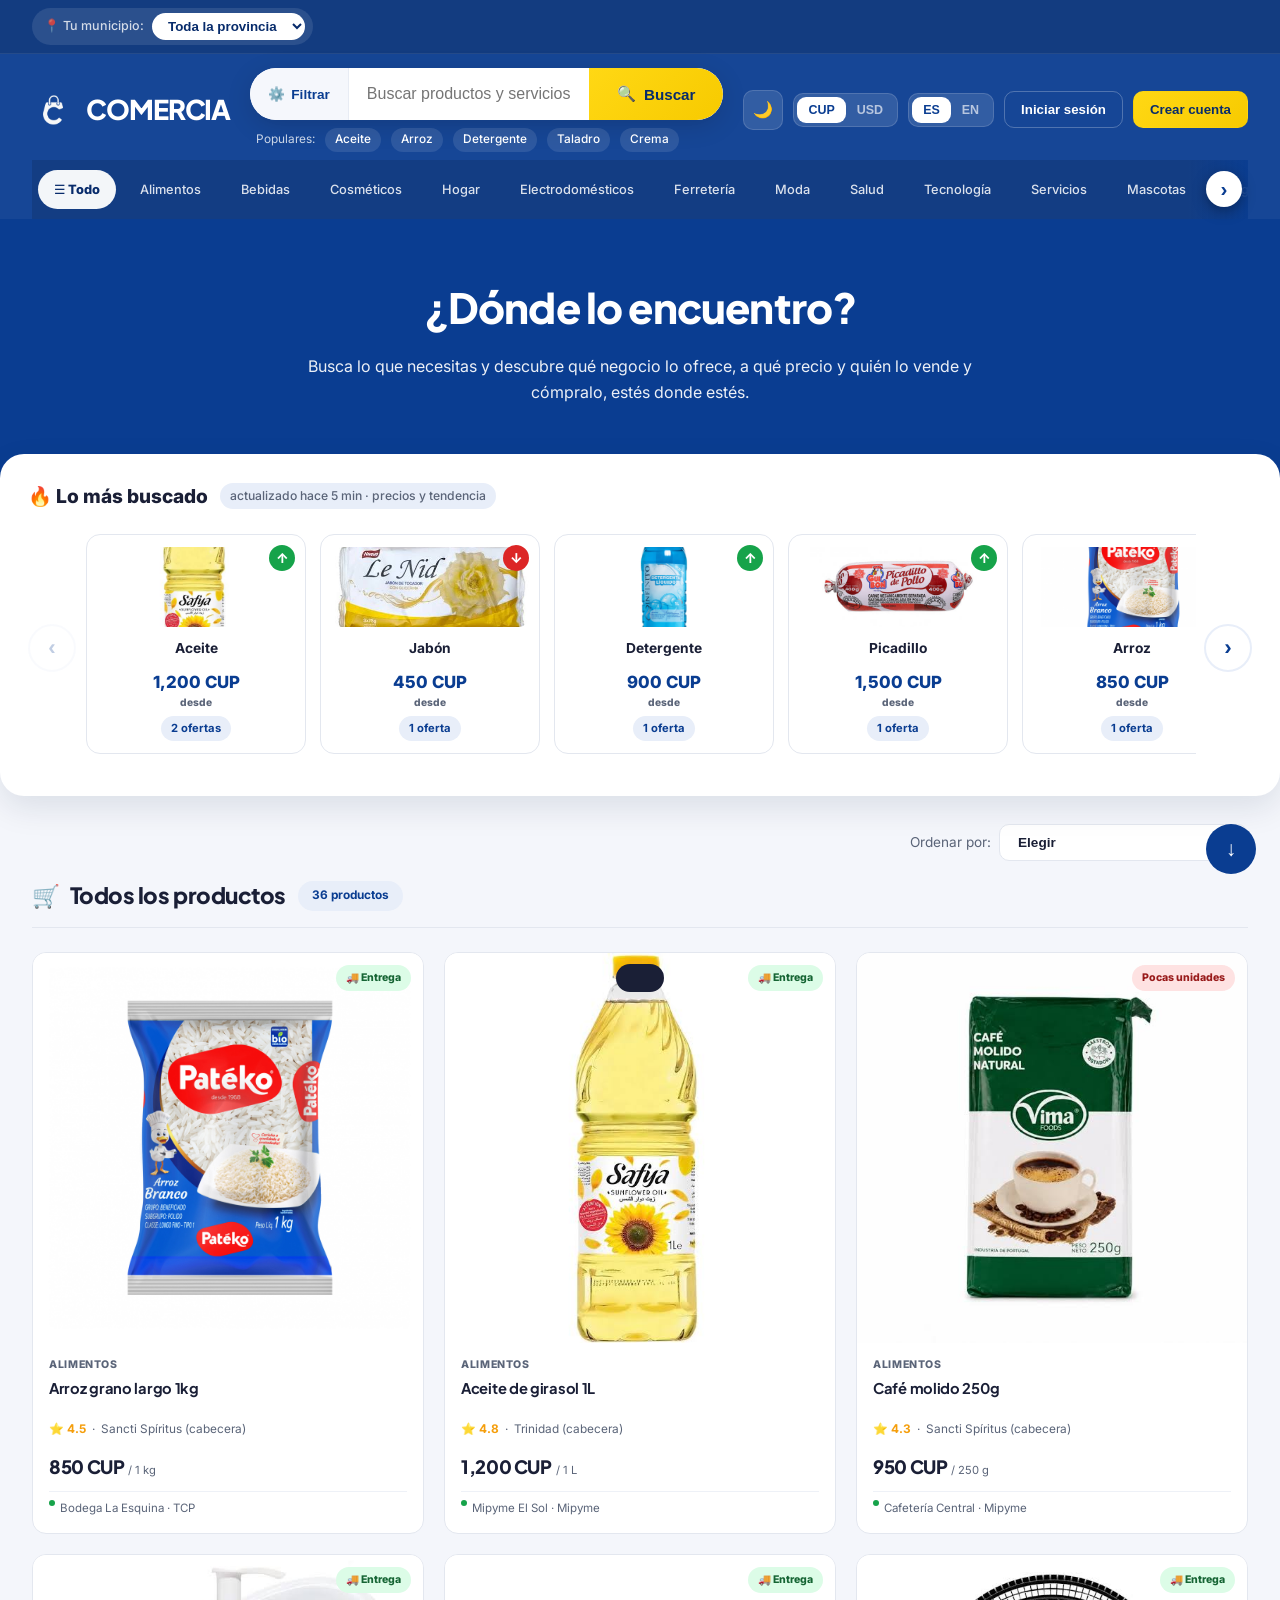
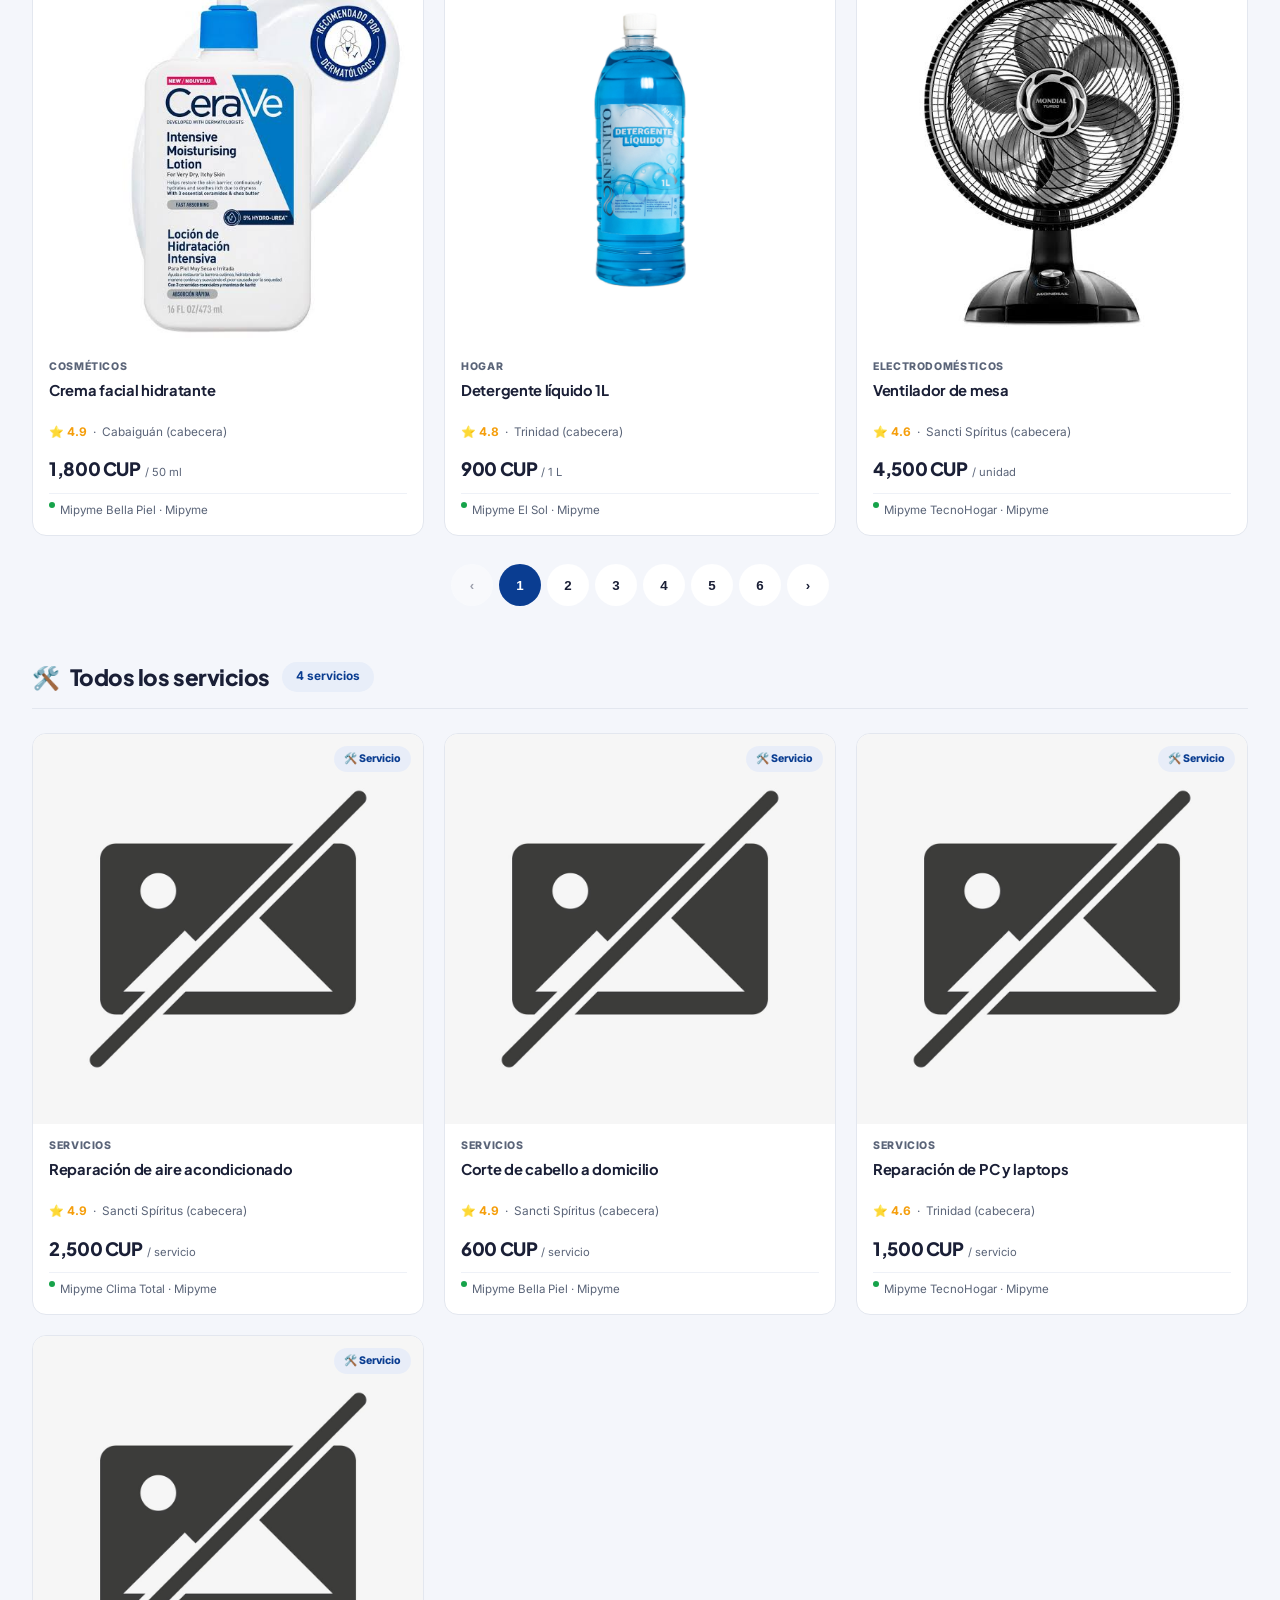
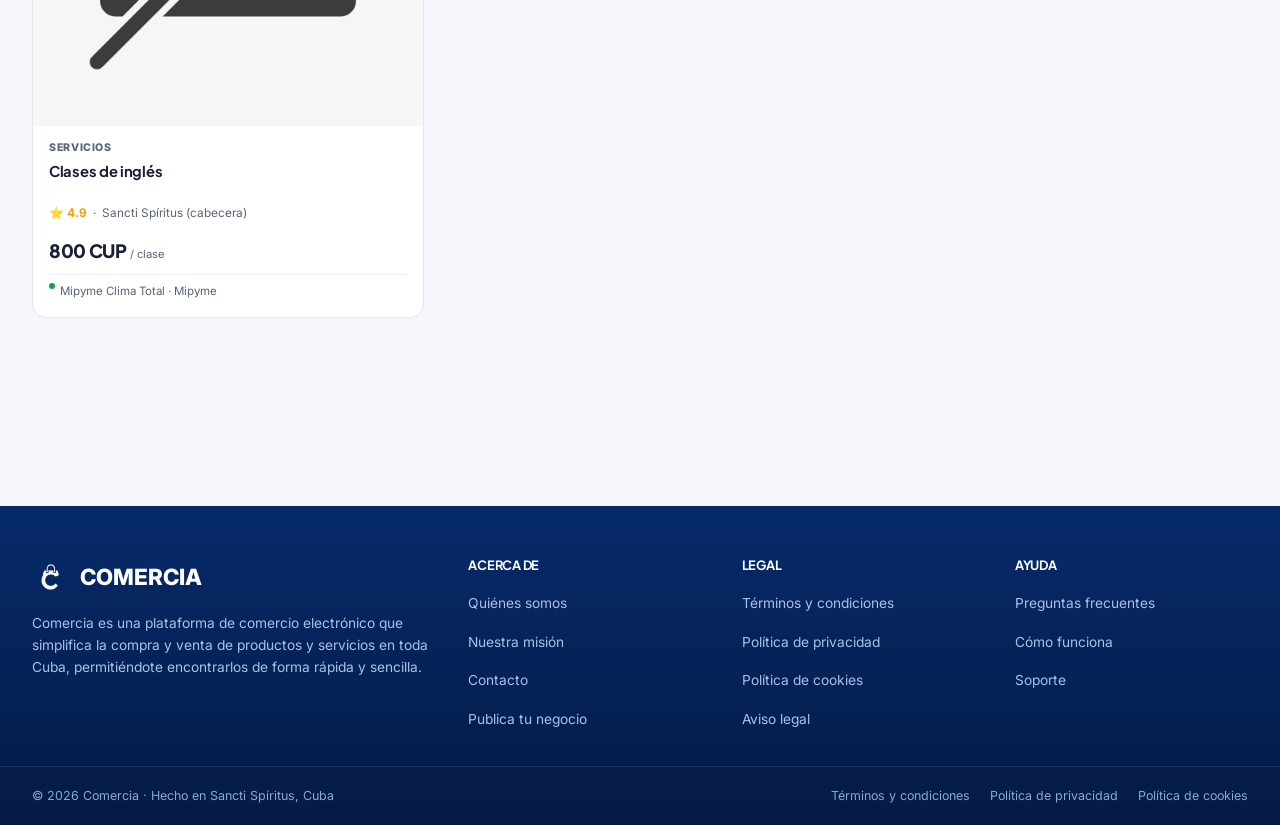
==== commit 4c915317: "Add files via upload" ====
--- a/demo/index.html
+++ b/demo/index.html
@@ -3,30 +3,12 @@
 <head>
 <meta charset="UTF-8">
 <meta name="viewport" content="width=device-width, initial-scale=1.0, viewport-fit=cover">
-
 <title>Comercia — Los comercios de Cuba, más cerca de ti</title>
-<meta name="description" content="Encuentra productos y servicios en Sancti Spíritus. Directorio comercial local con precios, ubicación, horarios y contacto de negocios TCP y Mipyme en todos los municipios de la provincia.">
-<meta name="keywords" content="Sancti Spíritus, Cuba, directorio comercial, TCP, Mipyme, productos, servicios, precios, Trinidad, Yaguajay, Cabaiguán">
-<meta name="author" content="Comercia">
-<meta name="robots" content="index, follow">
-<link rel="canonical" href="https://comercia.cu/">
-<meta property="og:type" content="website">
-<meta property="og:site_name" content="Comercia">
-<meta property="og:title" content="Comercia — Directorio comercial de Sancti Spíritus">
-<meta property="og:description" content="Busca un producto o servicio y descubre en qué negocio de Sancti Spíritus está, a qué precio y quién lo vende.">
-<meta property="og:image" content="https://comercia.cu/assets/logo/logo.png">
-<meta property="og:url" content="https://comercia.cu/">
-<meta property="og:locale" content="es_CU">
-<meta name="twitter:card" content="summary_large_image">
-<meta name="twitter:title" content="Comercia — Directorio comercial de Sancti Spíritus">
-<meta name="twitter:description" content="Busca un producto o servicio y descubre en qué negocio de Sancti Spíritus está, a qué precio y quién lo vende.">
-<meta name="twitter:image" content="https://comercia.cu/assets/logo/logo.png">
+<meta name="description" content="Encuentra productos y servicios en Sancti Spíritus.">
 <meta name="theme-color" content="#0a3d91">
-
 <link rel="preconnect" href="https://fonts.googleapis.com">
 <link rel="preconnect" href="https://fonts.gstatic.com" crossorigin>
 <link href="https://fonts.googleapis.com/css2?family=Plus+Jakarta+Sans:wght@400;500;600;700;800&family=Inter:wght@400;500;600;700&display=swap" rel="stylesheet">
-
 <style>
   :root {
     --azul: #0a3d91; --azul-oscuro: #072b6b; --azul-claro: #e8eef9; --azul-medio: #1a5cc7;
@@ -35,32 +17,24 @@
     --verde: #16a34a; --verde-claro: #dcfce7; --rojo: #dc2626; --rojo-claro: #fee2e2;
     --naranja: #f59e0b; --amarillo: #ffd814; --amarillo-hover: #f7ca00; --blanco: #ffffff;
     --radio-xs: 8px; --radio-sm: 10px; --radio-md: 14px; --radio-lg: 18px; --radio-xl: 24px; --radio-pill: 999px;
-    --sombra-xs: 0 1px 2px rgba(10,30,60,0.05);
-    --sombra-sm: 0 2px 8px rgba(10,30,60,0.06);
-    --sombra: 0 4px 16px rgba(10,30,60,0.08);
     --sombra-card: 0 12px 32px rgba(10,30,60,0.10);
     --sombra-hover: 0 12px 32px rgba(10,61,145,0.14);
     --ease: cubic-bezier(0.22, 1, 0.36, 1); --dur: 220ms;
-    --emoji-font: "Apple Color Emoji", "Segoe UI Emoji", "Segoe UI Symbol", "Noto Color Emoji", "Android Emoji", "EmojiSymbols", sans-serif;
   }
   body.dark {
     --azul: #3b74d1; --azul-oscuro: #0f2547; --azul-claro: #1e2d45; --azul-medio: #4a80e0;
     --gris: #0b1220; --gris-medio: #131c2e; --texto: #e8edf7; --texto-suave: #94a3b8;
     --borde: #253449; --borde-suave: #1e2d45;
     --verde: #34d399; --verde-claro: #14532d; --rojo: #f87171; --rojo-claro: #7f1d1d;
-    --naranja: #fbbf24; --blanco: #131c2e;
+    --blanco: #131c2e;
   }
   *, *::before, *::after { margin: 0; padding: 0; box-sizing: border-box; }
   html { -webkit-text-size-adjust: 100%; scroll-behavior: smooth; }
-  :focus-visible { outline: 3px solid var(--amarillo); outline-offset: 3px; border-radius: var(--radio-xs); }
-  body { font-family: 'Inter','Plus Jakarta Sans',-apple-system,BlinkMacSystemFont,'Segoe UI',system-ui,sans-serif; background: var(--gris); color: var(--texto); -webkit-font-smoothing: antialiased; -moz-osx-font-smoothing: grayscale; line-height: 1.5; overflow-x: hidden; }
+  body { font-family: 'Inter','Plus Jakarta Sans',-apple-system,BlinkMacSystemFont,'Segoe UI',system-ui,sans-serif; background: var(--gris); color: var(--texto); -webkit-font-smoothing: antialiased; line-height: 1.5; overflow-x: hidden; }
   body.modal-open { overflow: hidden; }
   h1,h2,h3,h4 { font-family: 'Plus Jakarta Sans','Inter',sans-serif; letter-spacing: -0.02em; line-height: 1.2; }
-  .ts-emoji, .toast, .color-chip::before, .drawer-cat-item .emoji { font-family: var(--emoji-font); }
   img, svg { max-width: 100%; display: block; }
-  .noscript-banner { background: var(--rojo); color: #fff; text-align: center; padding: 14px 20px; font-weight: 600; position: sticky; top: 0; z-index: 9999; }
-
-  /* HEADER */
+
   header { position: sticky; top: 0; z-index: 100; background: rgba(10,61,145,0.95); backdrop-filter: blur(20px); color: #fff; }
   body.dark header { background: rgba(11,18,32,0.95); }
   .top-bar { background: rgba(0,0,0,0.15); padding: 8px 32px; display: flex; align-items: center; gap: 18px; font-size: 0.78rem; border-bottom: 1px solid rgba(255,255,255,0.08); }
@@ -70,357 +44,273 @@
 
   .main-header { padding: 14px 32px 8px; display: flex; align-items: center; gap: 20px; max-width: 1440px; margin: 0 auto; flex-wrap: wrap; }
   .logo { display: flex; align-items: center; gap: 10px; cursor: pointer; color: #fff; text-decoration: none; line-height: 1; }
-  .logo:hover { transform: translateY(-1px) scale(1.02); }
-  .logo-icon { width: 44px; height: 44px; object-fit: contain; filter: drop-shadow(0 2px 6px rgba(0,0,0,0.3)); }
-  .logo-text { font-family: 'Plus Jakarta Sans',sans-serif; font-size: 1.7rem; font-weight: 800; letter-spacing: -0.04em; white-space: nowrap; text-shadow: 0 1px 2px rgba(0,0,0,0.15); }
+  .logo-icon { width: 44px; height: 44px; object-fit: contain; }
+  .logo-text { font-family: 'Plus Jakarta Sans',sans-serif; font-size: 1.7rem; font-weight: 800; letter-spacing: -0.04em; white-space: nowrap; }
 
   .search-wrapper { flex: 1; max-width: 820px; display: flex; flex-direction: column; gap: 8px; min-width: 0; }
-  .search-container { display: flex; height: 52px; border-radius: var(--radio-pill); overflow: hidden; background: #fff; box-shadow: 0 6px 24px rgba(0,0,0,0.15); transition: box-shadow var(--dur) ease, transform var(--dur) ease; }
-  .search-container:focus-within { box-shadow: 0 0 0 4px rgba(255,216,20,0.4), 0 8px 28px rgba(0,0,0,0.18); transform: translateY(-2px); }
-  .filters-trigger { background: #f5f7fc; border: none; border-right: 1px solid #e8ecf4; color: var(--azul); padding: 0 18px; font-size: 0.85rem; font-weight: 800; cursor: pointer; display: flex; align-items: center; gap: 6px; border-radius: var(--radio-pill) 0 0 var(--radio-pill); }
-  .filters-trigger:hover { background: #eef1f9; }
+  .search-container { display: flex; height: 52px; border-radius: var(--radio-pill); overflow: hidden; background: #fff; box-shadow: 0 6px 24px rgba(0,0,0,0.15); }
+  .filters-trigger { background: #f5f7fc; border: none; border-right: 1px solid #e8ecf4; color: var(--azul); padding: 0 18px; font-weight: 800; cursor: pointer; display: flex; align-items: center; gap: 6px; border-radius: var(--radio-pill) 0 0 var(--radio-pill); font-size: 0.85rem; }
   .filters-badge { background: var(--azul); color: #fff; font-size: 0.66rem; font-weight: 800; min-width: 18px; height: 18px; border-radius: 999px; display: inline-flex; align-items: center; justify-content: center; padding: 0 5px; }
-  body.dark .filters-trigger { background: #1e2d45; color: #7eb3ff; border-right-color: #253449; }
   .search-input { flex: 1; border: none; padding: 0 18px; font-size: 1rem; outline: none; background: #fff; color: #1a1f36; min-width: 0; font-weight: 500; }
-  .search-input::placeholder { color: #9aa2b5; }
   .search-btn { background: linear-gradient(135deg, var(--amarillo) 0%, var(--amarillo-hover) 100%); border: none; color: var(--azul-oscuro); padding: 0 28px; font-weight: 800; font-size: 0.95rem; cursor: pointer; display: flex; align-items: center; gap: 8px; border-radius: 0 var(--radio-pill) var(--radio-pill) 0; }
-  .search-btn:hover { filter: brightness(1.05); }
 
   .search-suggestions { display: flex; align-items: center; gap: 10px; font-size: 0.74rem; color: rgba(255,255,255,0.78); padding-left: 6px; flex-wrap: wrap; }
   .search-suggestions a { color: #fff; text-decoration: none; padding: 3px 10px; border-radius: var(--radio-pill); background: rgba(255,255,255,0.1); font-weight: 500; }
-  .search-suggestions a:hover { background: rgba(255,255,255,0.22); transform: translateY(-1px); }
 
   .header-actions { display: flex; gap: 10px; align-items: center; margin-left: auto; }
-  .theme-toggle { background: rgba(255,255,255,0.12); border: 1px solid rgba(255,255,255,0.15); color: #fff; cursor: pointer; width: 40px; height: 40px; border-radius: var(--radio-sm); font-size: 1rem; display: flex; align-items: center; justify-content: center; transition: all var(--dur) ease; }
-  .theme-toggle:hover { background: rgba(255,255,255,0.22); transform: rotate(15deg); }
+  .theme-toggle { background: rgba(255,255,255,0.12); border: 1px solid rgba(255,255,255,0.15); color: #fff; cursor: pointer; width: 40px; height: 40px; border-radius: var(--radio-sm); font-size: 1rem; }
   .currency-toggle, .lang-toggle { display: flex; background: rgba(255,255,255,0.12); border: 1px solid rgba(255,255,255,0.15); border-radius: var(--radio-sm); padding: 3px; }
   .currency-toggle button, .lang-toggle button { background: transparent; border: none; color: #fff; padding: 6px 11px; cursor: pointer; opacity: 0.65; border-radius: 9px; font-weight: 700; font-size: 0.78rem; }
   .currency-toggle button.active, .lang-toggle button.active { background: #fff; color: var(--azul); opacity: 1; }
-  .auth-btn { background: transparent; border: 1px solid rgba(255,255,255,0.25); color: #fff; cursor: pointer; padding: 10px 16px; border-radius: var(--radio-sm); font-size: 0.83rem; font-weight: 700; white-space: nowrap; transition: all var(--dur) ease; }
-  .auth-btn:hover { background: rgba(255,255,255,0.12); border-color: rgba(255,255,255,0.4); transform: translateY(-1px); }
-  .auth-btn.primary { background: linear-gradient(135deg, var(--amarillo) 0%, var(--amarillo-hover) 100%); border-color: transparent; color: var(--azul-oscuro); box-shadow: 0 2px 8px rgba(255,216,20,0.3); }
-  .auth-btn.primary:hover { box-shadow: 0 4px 14px rgba(255,216,20,0.4); }
-
-  /* CATEGORY BAR CON FLECHAS */
+  .auth-btn { background: transparent; border: 1px solid rgba(255,255,255,0.25); color: #fff; cursor: pointer; padding: 10px 16px; border-radius: var(--radio-sm); font-size: 0.83rem; font-weight: 700; white-space: nowrap; }
+  .auth-btn.primary { background: linear-gradient(135deg, var(--amarillo) 0%, var(--amarillo-hover) 100%); border-color: transparent; color: var(--azul-oscuro); }
+
   .category-bar-wrap { position: relative; max-width: 1440px; margin: 0 auto; padding: 0 32px; }
-  .category-bar-wrap::before, .category-bar-wrap::after {
-    content: ''; position: absolute; top: 0; bottom: 0; width: 60px; pointer-events: none; z-index: 2; opacity: 0; transition: opacity var(--dur) ease;
-  }
-  .category-bar-wrap::before { left: 32px; background: linear-gradient(90deg, rgba(10,61,145,0.95) 0%, rgba(10,61,145,0.7) 40%, transparent 100%); }
-  .category-bar-wrap::after { right: 32px; background: linear-gradient(270deg, rgba(10,61,145,0.95) 0%, rgba(10,61,145,0.7) 40%, transparent 100%); }
+  .category-bar-wrap::before, .category-bar-wrap::after { content: ''; position: absolute; top: 0; bottom: 0; width: 60px; pointer-events: none; z-index: 2; opacity: 0; transition: opacity var(--dur) ease; }
+  .category-bar-wrap::before { left: 32px; background: linear-gradient(90deg, rgba(10,61,145,0.95) 0%, transparent 100%); }
+  .category-bar-wrap::after { right: 32px; background: linear-gradient(270deg, rgba(10,61,145,0.95) 0%, transparent 100%); }
   .category-bar-wrap.can-scroll-left::before { opacity: 1; }
   .category-bar-wrap.can-scroll-right::after { opacity: 1; }
-
-  .category-bar-arrow {
-    position: absolute; top: 50%; transform: translateY(-50%) scale(0.9);
-    width: 36px; height: 36px; border-radius: 50%; border: none; background: #fff;
-    color: var(--azul); font-size: 1.3rem; font-weight: 900; line-height: 1; cursor: pointer;
-    display: flex; align-items: center; justify-content: center; z-index: 4;
-    box-shadow: 0 4px 14px rgba(0,0,0,0.35), 0 1px 3px rgba(0,0,0,0.2);
-    transition: all var(--dur) var(--ease); opacity: 0; pointer-events: none; padding-bottom: 2px;
-  }
+  .category-bar-arrow { position: absolute; top: 50%; transform: translateY(-50%); width: 36px; height: 36px; border-radius: 50%; border: none; background: #fff; color: var(--azul); font-size: 1.3rem; font-weight: 900; cursor: pointer; z-index: 4; box-shadow: 0 4px 14px rgba(0,0,0,0.35); opacity: 0; pointer-events: none; }
   .category-bar-arrow.left { left: 38px; }
   .category-bar-arrow.right { right: 38px; }
-  .category-bar-wrap.can-scroll-left .category-bar-arrow.left,
-  .category-bar-wrap.can-scroll-right .category-bar-arrow.right { opacity: 1; pointer-events: auto; transform: translateY(-50%) scale(1); }
-  .category-bar-arrow:hover { background: var(--amarillo); color: var(--azul-oscuro); transform: translateY(-50%) scale(1.12); box-shadow: 0 6px 18px rgba(255,216,20,0.55), 0 2px 4px rgba(0,0,0,0.2); }
-  .category-bar-arrow:active { transform: translateY(-50%) scale(0.95); }
-  body.dark .category-bar-arrow { background: #e8edf7; color: #0b1220; }
-  body.dark .category-bar-arrow:hover { background: var(--amarillo); color: #0b1220; }
-
-  .category-bar { background: rgba(0,0,0,0.12); padding: 4px; display: flex; align-items: center; gap: 4px; overflow-x: auto; scrollbar-width: none; border-top: 1px solid rgba(255,255,255,0.05); scroll-snap-type: x proximity; }
+  .category-bar-wrap.can-scroll-left .category-bar-arrow.left, .category-bar-wrap.can-scroll-right .category-bar-arrow.right { opacity: 1; pointer-events: auto; }
+  .category-bar { background: rgba(0,0,0,0.12); padding: 4px; display: flex; align-items: center; gap: 4px; overflow-x: auto; scrollbar-width: none; }
   .category-bar::-webkit-scrollbar { display: none; }
-  .category-bar a { color: rgba(255,255,255,0.85); text-decoration: none; font-size: 0.8rem; font-weight: 500; padding: 10px 16px; margin: 6px 2px; white-space: nowrap; border-radius: var(--radio-pill); flex-shrink: 0; transition: all var(--dur) ease; scroll-snap-align: start; }
-  .category-bar a:hover:not(.active) { background: rgba(255,255,255,0.15); color: #fff; transform: translateY(-1px); }
-  .category-bar a.active { background: rgba(255,255,255,0.95); color: var(--azul-oscuro); font-weight: 800; box-shadow: 0 2px 12px rgba(0,0,0,0.15); }
-
-  /* HERO */
-  .hero { background: var(--azul); color: #fff; padding: 64px 32px 76px; text-align: center; position: relative; overflow: hidden; }
-  .hero::before { content: ''; position: absolute; top: -40%; left: 50%; transform: translateX(-50%); width: 900px; height: 500px; background: radial-gradient(ellipse at center, rgba(255,255,255,0.10) 0%, transparent 65%); pointer-events: none; }
-  .hero h1 { position: relative; font-size: clamp(1.8rem,4vw,2.6rem); font-weight: 800; margin-bottom: 20px; color: #fff; }
-  .hero p { position: relative; opacity: 0.92; font-size: 1rem; max-width: 720px; margin: 0 auto; line-height: 1.65; }
-  .hero p + p { margin-top: 14px; font-weight: 500; }
-
-  /* MAIN */
+  .category-bar a { color: rgba(255,255,255,0.85); text-decoration: none; font-size: 0.8rem; font-weight: 500; padding: 10px 16px; margin: 6px 2px; white-space: nowrap; border-radius: var(--radio-pill); flex-shrink: 0; }
+  .category-bar a.active { background: rgba(255,255,255,0.95); color: var(--azul-oscuro); font-weight: 800; }
+
+  .hero { background: var(--azul); color: #fff; padding: 64px 32px 76px; text-align: center; }
+  .hero h1 { font-size: clamp(1.8rem,4vw,2.6rem); font-weight: 800; margin-bottom: 20px; color: #fff; }
+  .hero p { opacity: 0.92; font-size: 1rem; max-width: 720px; margin: 0 auto; line-height: 1.65; }
+
   .main { max-width: 1320px; margin: 0 auto; padding: 36px 32px 72px; }
-
-  /* SECCIONES */
   .seccion-bloque { margin-bottom: 56px; }
-  .seccion-bloque:last-child { margin-bottom: 0; }
   .seccion-bloque.oculto { display: none; }
-  .seccion-header { display: flex; align-items: center; justify-content: space-between; margin-bottom: 24px; flex-wrap: wrap; gap: 12px; padding-bottom: 16px; border-bottom: 1px solid var(--borde); }
+  .seccion-header { display: flex; justify-content: space-between; margin-bottom: 24px; flex-wrap: wrap; gap: 12px; padding-bottom: 16px; border-bottom: 1px solid var(--borde); }
   .seccion-header-left { display: flex; align-items: center; gap: 12px; flex-wrap: wrap; }
   .seccion-header h2 { font-size: 1.4rem; font-weight: 800; display: flex; align-items: center; gap: 10px; }
-  .seccion-header h2 .seccion-icono { font-size: 1.5rem; }
   .seccion-header .pill { background: var(--azul-claro); color: var(--azul); font-size: 0.74rem; padding: 6px 14px; border-radius: var(--radio-pill); font-weight: 700; }
 
-  /* AVISO FILTROS */
-  .filter-notice { background: var(--azul-claro); border: 1px solid rgba(10,61,145,0.15); border-radius: var(--radio-md); padding: 14px 18px; margin-bottom: 22px; display: flex; align-items: center; justify-content: space-between; gap: 12px; flex-wrap: wrap; }
-  body.dark .filter-notice { background: rgba(74,128,224,0.12); border-color: rgba(74,128,224,0.2); }
+  .filter-notice { background: var(--azul-claro); border: 1px solid rgba(10,61,145,0.15); border-radius: var(--radio-md); padding: 14px 18px; margin-bottom: 22px; display: flex; justify-content: space-between; gap: 12px; flex-wrap: wrap; align-items: center; }
   .filter-notice-text { font-size: 0.9rem; color: var(--azul); font-weight: 600; display: flex; align-items: center; gap: 8px; flex-wrap: wrap; }
-  body.dark .filter-notice-text { color: #7eb3ff; }
   .filter-notice-text .chip { background: var(--azul); color: #fff; padding: 4px 12px; border-radius: var(--radio-pill); font-size: 0.78rem; font-weight: 700; }
-  .clear-filters-btn { background: var(--blanco); border: 1.5px solid var(--azul); color: var(--azul); padding: 8px 16px; border-radius: var(--radio-sm); font-size: 0.82rem; font-weight: 700; cursor: pointer; transition: all var(--dur) ease; }
-  .clear-filters-btn:hover { background: var(--azul); color: #fff; }
-  body.dark .clear-filters-btn { color: #7eb3ff; border-color: #7eb3ff; }
-  body.dark .clear-filters-btn:hover { background: #7eb3ff; color: #0b1220; }
-
-  /* ORDENAR */
+  .clear-filters-btn { background: var(--blanco); border: 1.5px solid var(--azul); color: var(--azul); padding: 8px 16px; border-radius: var(--radio-sm); font-size: 0.82rem; font-weight: 700; cursor: pointer; }
+
   .results-header { display: flex; justify-content: flex-end; margin-bottom: 20px; }
   .sort-control { display: flex; align-items: center; gap: 8px; font-size: 0.85rem; color: var(--texto-suave); }
   .sort-control select { padding: 9px 14px; border: 1.5px solid var(--borde); border-radius: var(--radio-sm); font-size: 0.85rem; background: var(--blanco); color: var(--texto); cursor: pointer; font-weight: 600; }
 
-  /* GRID MARKETPLACE */
   .result-grid { display: grid; grid-template-columns: repeat(3, 1fr); gap: 20px; }
-  .result-card { background: var(--blanco); border: 1px solid var(--borde); border-radius: var(--radio-md); overflow: hidden; cursor: pointer; display: flex; flex-direction: column; transition: all var(--dur) var(--ease); position: relative; }
+  .result-card { background: var(--blanco); border: 1px solid var(--borde); border-radius: var(--radio-md); overflow: hidden; cursor: pointer; display: flex; flex-direction: column; transition: all var(--dur) var(--ease); }
   .result-card:hover { box-shadow: var(--sombra-hover); transform: translateY(-4px); border-color: transparent; }
-
   .result-img-wrapper { width: 100%; aspect-ratio: 1 / 1; background: var(--gris-medio); overflow: hidden; position: relative; }
   .result-img-wrapper img { width: 100%; height: 100%; object-fit: cover; transition: transform 400ms var(--ease); }
   .result-card:hover .result-img-wrapper img { transform: scale(1.06); }
-
   .result-img-overlay { position: absolute; inset: 0; background: linear-gradient(180deg, transparent 40%, rgba(10,30,60,0.6) 100%); opacity: 0; transition: opacity var(--dur) ease; display: flex; align-items: flex-end; justify-content: center; padding: 14px; }
   .result-card:hover .result-img-overlay { opacity: 1; }
-  .result-img-overlay .ver-detalle { background: #fff; color: var(--azul); padding: 8px 16px; border-radius: var(--radio-pill); font-size: 0.78rem; font-weight: 800; display: flex; align-items: center; gap: 6px; box-shadow: 0 4px 12px rgba(0,0,0,0.2); }
-
-  .result-badge-top { position: absolute; top: 12px; right: 12px; background: rgba(255,255,255,0.95); backdrop-filter: blur(4px); padding: 5px 10px; border-radius: var(--radio-pill); font-size: 0.66rem; font-weight: 800; color: var(--azul); display: inline-flex; align-items: center; gap: 4px; box-shadow: 0 2px 8px rgba(0,0,0,0.12); z-index: 2; }
+  .result-img-overlay .ver-detalle { background: #fff; color: var(--azul); padding: 8px 16px; border-radius: var(--radio-pill); font-size: 0.78rem; font-weight: 800; }
+  .result-badge-top { position: absolute; top: 12px; right: 12px; background: rgba(255,255,255,0.95); padding: 5px 10px; border-radius: var(--radio-pill); font-size: 0.66rem; font-weight: 800; color: var(--azul); z-index: 2; }
   .result-badge-top.servicio { background: rgba(232,238,249,0.95); color: var(--azul); }
   .result-badge-top.entrega { background: #dcfce7; color: #166534; }
   .result-badge-top.agotado { background: #fee2e2; color: #991b1b; }
-
   .result-info { padding: 14px 16px 16px; display: flex; flex-direction: column; gap: 6px; flex: 1; }
-  .result-categoria { font-size: 0.66rem; font-weight: 800; text-transform: uppercase; letter-spacing: 0.06em; color: var(--texto-suave); margin-bottom: 2px; }
-  .result-info h3 { font-size: 0.92rem; font-weight: 700; line-height: 1.35; color: var(--texto); display: -webkit-box; -webkit-line-clamp: 2; -webkit-box-orient: vertical; overflow: hidden; margin-bottom: 4px; min-height: 2.5em; }
-  .result-info h3 mark { background: #fff3a8; color: inherit; padding: 0 2px; border-radius: 2px; }
-  body.dark .result-info h3 mark { background: rgba(255,216,20,0.4); }
-  .result-rating { display: flex; align-items: center; gap: 6px; font-size: 0.74rem; color: var(--texto-suave); margin-bottom: 4px; }
+  .result-categoria { font-size: 0.66rem; font-weight: 800; text-transform: uppercase; letter-spacing: 0.06em; color: var(--texto-suave); }
+  .result-info h3 { font-size: 0.92rem; font-weight: 700; line-height: 1.35; display: -webkit-box; -webkit-line-clamp: 2; -webkit-box-orient: vertical; overflow: hidden; min-height: 2.5em; }
+  .result-info h3 mark { background: #fff3a8; color: inherit; padding: 0 2px; }
+  .result-rating { display: flex; gap: 6px; font-size: 0.74rem; color: var(--texto-suave); }
   .result-rating .stars { color: #f59e0b; font-weight: 700; }
   .result-precio-big { display: flex; align-items: baseline; gap: 4px; margin-top: auto; padding-top: 8px; }
-  .result-precio-big .amount { font-size: 1.15rem; font-weight: 800; color: var(--texto); font-family: 'Plus Jakarta Sans',sans-serif; letter-spacing: -0.02em; }
-  .result-precio-big .unidad { font-size: 0.7rem; color: var(--texto-suave); font-weight: 500; }
-  .result-vendor-line { display: flex; align-items: center; gap: 5px; font-size: 0.72rem; color: var(--texto-suave); margin-top: 4px; padding-top: 8px; border-top: 1px solid var(--borde-suave); }
+  .result-precio-big .amount { font-size: 1.15rem; font-weight: 800; font-family: 'Plus Jakarta Sans',sans-serif; letter-spacing: -0.02em; }
+  .result-precio-big .unidad { font-size: 0.7rem; color: var(--texto-suave); }
+  .result-vendor-line { display: flex; gap: 5px; font-size: 0.72rem; color: var(--texto-suave); margin-top: 4px; padding-top: 8px; border-top: 1px solid var(--borde-suave); }
   .vendor-dot { width: 6px; height: 6px; border-radius: 50%; background: var(--verde); flex-shrink: 0; }
 
-  .empty { text-align: center; padding: 60px 24px; background: var(--blanco); border: 2px dashed var(--borde); border-radius: var(--radio-lg); color: var(--texto-suave); font-size: 0.9rem; grid-column: 1 / -1; }
+  .empty { text-align: center; padding: 60px 24px; background: var(--blanco); border: 2px dashed var(--borde); border-radius: var(--radio-lg); color: var(--texto-suave); grid-column: 1 / -1; }
   .empty .big { font-size: 3rem; margin-bottom: 14px; }
-  .empty .hint { margin-top: 12px; font-size: 0.86rem; }
   .empty .hint button { margin-top: 12px; background: var(--azul); color: #fff; border: none; padding: 10px 20px; border-radius: var(--radio-sm); font-weight: 700; cursor: pointer; }
 
-  /* PAGINACIÓN */
-  .pagination { display: flex; align-items: center; justify-content: center; gap: 6px; margin-top: 28px; flex-wrap: wrap; }
-  .pagination button { min-width: 42px; height: 42px; padding: 0 12px; border-radius: var(--radio-pill); border: 1.5px solid transparent; background: var(--blanco); color: var(--texto); font-weight: 700; cursor: pointer; transition: all var(--dur) ease; }
-  .pagination button:hover:not(:disabled):not(.active) { background: var(--azul-claro); color: var(--azul); border-color: var(--azul-medio); }
-  .pagination button.active { background: var(--azul); color: #fff; box-shadow: 0 4px 12px rgba(10,61,145,0.3); }
+  .pagination { display: flex; justify-content: center; gap: 6px; margin-top: 28px; flex-wrap: wrap; }
+  .pagination button { min-width: 42px; height: 42px; padding: 0 12px; border-radius: var(--radio-pill); border: 1.5px solid transparent; background: var(--blanco); color: var(--texto); font-weight: 700; cursor: pointer; }
+  .pagination button.active { background: var(--azul); color: #fff; }
   .pagination button:disabled { opacity: 0.4; cursor: not-allowed; }
 
-  /* TOP BUSCADOS */
   .top-search-section { max-width: 1320px; margin: 0 auto; background: var(--blanco); border-radius: var(--radio-xl); padding: 28px; box-shadow: var(--sombra-card); position: relative; z-index: 20; }
   .top-search-hero { margin-top: -28px; }
-  .top-search-header { display: flex; justify-content: space-between; align-items: center; margin-bottom: 18px; flex-wrap: wrap; gap: 8px; }
+  .top-search-header { margin-bottom: 18px; }
   .top-search-title { font-size: 1.2rem; font-weight: 800; display: flex; align-items: center; gap: 12px; flex-wrap: wrap; }
   .top-search-title .sub { font-size: 0.76rem; color: var(--texto-suave); background: var(--azul-claro); padding: 4px 10px; border-radius: var(--radio-pill); font-weight: 500; }
-  body.dark .top-search-title .sub { background: rgba(74,128,224,0.15); }
-
-  .carousel-wrapper { position: relative; display: flex; gap: 8px; }
-  .carousel-track { display: flex; gap: 14px; overflow-x: auto; scrollbar-width: none; padding: 6px 2px 14px; flex: 1; scroll-snap-type: x mandatory; }
+
+  .carousel-wrapper { display: flex; gap: 8px; }
+  .carousel-track { display: flex; gap: 14px; overflow-x: auto; scrollbar-width: none; padding: 6px 2px 14px; flex: 1; }
   .carousel-track::-webkit-scrollbar { display: none; }
-  .carousel-track .ts-card { flex: 0 0 calc((100% - 56px) / 4); min-width: 150px; max-width: 220px; scroll-snap-align: start; }
-  .carousel-arrow { flex-shrink: 0; width: 48px; height: 48px; border-radius: 50%; border: 2px solid var(--azul-claro); background: var(--blanco); color: var(--azul); font-size: 1.4rem; font-weight: 900; cursor: pointer; display: flex; align-items: center; justify-content: center; align-self: center; transition: all var(--dur) ease; }
-  .carousel-arrow:hover:not(:disabled) { background: var(--azul); color: #fff; border-color: var(--azul); transform: scale(1.1); }
+  .carousel-track .ts-card { flex: 0 0 calc((100% - 56px) / 4); min-width: 150px; max-width: 220px; }
+  .carousel-arrow { flex-shrink: 0; width: 48px; height: 48px; border-radius: 50%; border: 2px solid var(--azul-claro); background: var(--blanco); color: var(--azul); font-size: 1.4rem; font-weight: 900; cursor: pointer; align-self: center; }
   .carousel-arrow:disabled { opacity: 0.25; cursor: not-allowed; }
 
-  .ts-card { background: var(--blanco); border: 1px solid var(--borde); border-radius: var(--radio-md); padding: 12px 10px; cursor: pointer; display: flex; flex-direction: column; gap: 6px; min-height: 190px; text-align: center; position: relative; transition: transform var(--dur) var(--ease); }
-  .ts-card:hover { transform: translateY(-4px); box-shadow: var(--sombra-hover); border-color: transparent; }
-  .ts-trend { position: absolute; top: 10px; right: 10px; width: 26px; height: 26px; border-radius: 50%; display: flex; align-items: center; justify-content: center; font-size: 0.85rem; font-weight: 800; color: #fff; z-index: 3; }
+  .ts-card { background: var(--blanco); border: 1px solid var(--borde); border-radius: var(--radio-md); padding: 12px 10px; cursor: pointer; display: flex; flex-direction: column; gap: 6px; min-height: 190px; text-align: center; position: relative; }
+  .ts-trend { position: absolute; top: 10px; right: 10px; width: 26px; height: 26px; border-radius: 50%; display: flex; align-items: center; justify-content: center; font-size: 0.85rem; font-weight: 800; color: #fff; }
   .ts-trend.up { background: var(--verde); }
   .ts-trend.down { background: var(--rojo); }
   .ts-trend.equal { background: #94a3b8; }
   .ts-img-wrapper { width: 100%; height: 80px; border-radius: var(--radio-sm); overflow: hidden; background: var(--azul-claro); }
   .ts-img-wrapper img { width: 100%; height: 100%; object-fit: cover; }
-  .ts-name { font-size: 0.86rem; font-weight: 700; color: var(--texto); min-height: 2.2em; display: flex; align-items: center; justify-content: center; }
+  .ts-name { font-size: 0.86rem; font-weight: 700; min-height: 2.2em; display: flex; align-items: center; justify-content: center; }
   .ts-price { font-size: 1.05rem; font-weight: 800; color: var(--azul); }
-  body.dark .ts-price { color: #7eb3ff; }
   .ts-price small { font-size: 0.64rem; color: var(--texto-suave); display: block; }
   .ts-count { font-size: 0.7rem; font-weight: 700; padding: 4px 10px; border-radius: var(--radio-pill); background: var(--azul-claro); color: var(--azul); margin-top: auto; align-self: center; }
-  body.dark .ts-count { color: #7eb3ff; background: rgba(74,128,224,0.15); }
-
-  /* MODAL PRODUCTO */
+
   .modal { position: fixed; inset: 0; background: rgba(10,30,60,0.65); backdrop-filter: blur(10px); z-index: 300; display: none; align-items: center; justify-content: center; padding: 20px; }
   .modal.show { display: flex; }
-  .modal-content { background: var(--blanco); border-radius: var(--radio-xl); width: 100%; max-width: 1040px; max-height: 92vh; overflow: hidden; box-shadow: 0 32px 80px rgba(0,0,0,0.35); }
+  .modal-content { background: var(--blanco); border-radius: var(--radio-xl); width: 100%; max-width: 1040px; max-height: 92vh; overflow: hidden; }
   .modal-content > .modal-scroll { overflow-y: auto; border-radius: var(--radio-xl); max-height: 92vh; }
-  .modal-content > .modal-scroll::-webkit-scrollbar { width: 8px; }
-  .modal-content > .modal-scroll::-webkit-scrollbar-thumb { background: rgba(90,100,120,0.25); border-radius: var(--radio-pill); }
-
-  .modal-header-slim { display: flex; align-items: center; justify-content: space-between; padding: 18px 28px; border-bottom: 1px solid var(--borde-suave); position: sticky; top: 0; z-index: 5; background: var(--blanco); }
-  .modal-header-slim .negocio-info { display: flex; flex-direction: column; gap: 2px; }
-  .modal-header-slim .negocio { font-size: 1rem; font-weight: 800; color: var(--texto); letter-spacing: -0.01em; }
+  .modal-header-slim { display: flex; align-items: center; justify-content: space-between; padding: 18px 28px; border-bottom: 1px solid var(--borde-suave); position: sticky; top: 0; background: var(--blanco); z-index: 5; }
+  .modal-header-slim .negocio { font-size: 1rem; font-weight: 800; }
   .modal-header-slim .tipo { font-size: 0.74rem; color: var(--texto-suave); }
-  .modal-close-x { background: var(--gris-medio); border: none; color: var(--texto); width: 38px; height: 38px; border-radius: 50%; font-size: 1.2rem; cursor: pointer; display: flex; align-items: center; justify-content: center; transition: all var(--dur) ease; }
-  .modal-close-x:hover { background: var(--rojo-claro); color: var(--rojo); transform: rotate(90deg); }
+  .modal-close-x { background: var(--gris-medio); border: none; color: var(--texto); width: 38px; height: 38px; border-radius: 50%; font-size: 1.2rem; cursor: pointer; }
 
   .producto-grid { display: grid; grid-template-columns: 400px 1fr; gap: 40px; padding: 32px 28px 28px; }
-
-  .producto-imagen-col { position: sticky; top: 80px; align-self: start; }
   .producto-imagen-lens { position: relative; width: 100%; aspect-ratio: 1 / 1; border-radius: var(--radio-md); overflow: hidden; background: var(--gris-medio); border: 1px solid var(--borde); cursor: zoom-in; }
   .producto-imagen-lens img { width: 100%; height: 100%; object-fit: cover; transition: transform 120ms ease-out; }
-  .producto-imagen-lens .zoom-hint { position: absolute; bottom: 12px; right: 12px; background: rgba(0,0,0,0.7); color: #fff; padding: 6px 12px; border-radius: var(--radio-pill); font-size: 0.7rem; font-weight: 700; display: flex; align-items: center; gap: 4px; }
-
-  .producto-info-col { display: flex; flex-direction: column; min-width: 0; }
+  .producto-imagen-lens .zoom-hint { position: absolute; bottom: 12px; right: 12px; background: rgba(0,0,0,0.7); color: #fff; padding: 6px 12px; border-radius: var(--radio-pill); font-size: 0.7rem; font-weight: 700; }
 
   .ficha-encabezado { margin-bottom: 22px; }
-  .ficha-categoria-badge { display: inline-flex; align-items: center; gap: 6px; font-size: 0.7rem; font-weight: 800; color: var(--azul); background: var(--azul-claro); padding: 5px 12px; border-radius: var(--radio-pill); margin-bottom: 14px; text-transform: uppercase; letter-spacing: 0.05em; }
-  body.dark .ficha-categoria-badge { color: #7eb3ff; background: rgba(74,128,224,0.15); }
-  .ficha-subcategoria { display: inline-flex; font-size: 0.72rem; color: var(--texto-suave); background: var(--gris-medio); padding: 3px 10px; border-radius: var(--radio-pill); margin-left: 6px; font-weight: 600; }
-  .ficha-titulo { font-size: 1.65rem; font-weight: 800; margin-bottom: 8px; line-height: 1.25; color: var(--texto); letter-spacing: -0.025em; }
+  .ficha-categoria-badge { display: inline-flex; font-size: 0.7rem; font-weight: 800; color: var(--azul); background: var(--azul-claro); padding: 5px 12px; border-radius: var(--radio-pill); margin-bottom: 14px; text-transform: uppercase; }
+  .ficha-titulo { font-size: 1.65rem; font-weight: 800; margin-bottom: 8px; }
   .ficha-presentacion { font-size: 0.88rem; color: var(--texto-suave); font-weight: 500; }
 
   .ficha-bloque { padding: 22px 0; border-bottom: 1px solid var(--borde-suave); }
+  .ficha-bloque:first-child { padding-top: 0; }
   .ficha-bloque:last-child { border-bottom: none; padding-bottom: 0; }
-  .ficha-bloque:first-child { padding-top: 0; }
-  .ficha-bloque-titulo { font-size: 0.72rem; font-weight: 800; text-transform: uppercase; letter-spacing: 0.08em; color: var(--texto-suave); margin-bottom: 12px; display: flex; align-items: center; gap: 6px; }
-  .ficha-descripcion { font-size: 0.94rem; line-height: 1.75; color: var(--texto); }
-
-  .ficha-precio-block { display: flex; align-items: flex-end; justify-content: space-between; gap: 16px; margin-bottom: 16px; flex-wrap: wrap; }
-  .ficha-precio-info { display: flex; flex-direction: column; gap: 4px; }
-  .ficha-precio-label { font-size: 0.72rem; font-weight: 700; color: var(--texto-suave); text-transform: uppercase; letter-spacing: 0.05em; }
-  .ficha-precio { font-size: 2.2rem; font-weight: 800; color: var(--texto); line-height: 1; font-family: 'Plus Jakarta Sans',sans-serif; letter-spacing: -0.03em; }
-  body.dark .ficha-precio { color: #7eb3ff; }
-  .ficha-unidad { font-size: 0.85rem; color: var(--texto-suave); font-weight: 500; margin-top: 2px; }
-  .ficha-disponibilidad { padding: 8px 16px; border-radius: var(--radio-pill); font-size: 0.8rem; font-weight: 800; align-self: flex-start; }
+  .ficha-bloque-titulo { font-size: 0.72rem; font-weight: 800; text-transform: uppercase; color: var(--texto-suave); margin-bottom: 12px; }
+  .ficha-descripcion { font-size: 0.94rem; line-height: 1.75; }
+
+  .ficha-precio-block { display: flex; justify-content: space-between; gap: 16px; margin-bottom: 16px; flex-wrap: wrap; align-items: flex-end; }
+  .ficha-precio-label { font-size: 0.72rem; font-weight: 700; color: var(--texto-suave); text-transform: uppercase; }
+  .ficha-precio { font-size: 2.2rem; font-weight: 800; line-height: 1; }
+  .ficha-unidad { font-size: 0.85rem; color: var(--texto-suave); }
+  .ficha-disponibilidad { padding: 8px 16px; border-radius: var(--radio-pill); font-size: 0.8rem; font-weight: 800; }
   .ficha-disponibilidad.verde { background: var(--verde-claro); color: #166534; }
-  body.dark .ficha-disponibilidad.verde { color: #86efac; }
   .ficha-disponibilidad.amarillo { background: #fef3c7; color: #92400e; }
-  body.dark .ficha-disponibilidad.amarillo { background: #78350f; color: #fbbf24; }
   .ficha-disponibilidad.rojo { background: var(--rojo-claro); color: #991b1b; }
-  body.dark .ficha-disponibilidad.rojo { color: #fca5a5; }
-
-  .ficha-entrega-box { display: flex; align-items: flex-start; gap: 12px; background: linear-gradient(135deg, #eff6ff 0%, #dbeafe 100%); border: 1px solid #bfdbfe; padding: 14px 16px; border-radius: var(--radio-md); margin-top: 16px; }
-  body.dark .ficha-entrega-box { background: linear-gradient(135deg, rgba(74,128,224,0.15) 0%, rgba(74,128,224,0.05) 100%); border-color: rgba(74,128,224,0.3); }
-  .ficha-entrega-icon { font-size: 1.5rem; flex-shrink: 0; line-height: 1; }
-  .ficha-entrega-texto { font-size: 0.86rem; font-weight: 600; color: var(--texto); line-height: 1.5; }
-  .ficha-entrega-texto strong { color: var(--azul); display: block; font-size: 0.72rem; text-transform: uppercase; letter-spacing: 0.06em; margin-bottom: 3px; }
-  body.dark .ficha-entrega-texto strong { color: #7eb3ff; }
+
+  .ficha-entrega-box { display: flex; gap: 12px; background: #eff6ff; border: 1px solid #bfdbfe; padding: 14px 16px; border-radius: var(--radio-md); margin-top: 16px; }
+  .ficha-entrega-icon { font-size: 1.5rem; }
+  .ficha-entrega-texto { font-size: 0.86rem; font-weight: 600; line-height: 1.5; }
+  .ficha-entrega-texto strong { color: var(--azul); display: block; font-size: 0.72rem; text-transform: uppercase; margin-bottom: 3px; }
 
   .ficha-comercio-grid { display: grid; grid-template-columns: 1fr 1fr; gap: 16px 24px; }
-  .ficha-dato { display: flex; flex-direction: column; gap: 4px; padding: 4px 0; }
-  .ficha-dato-label { font-size: 0.68rem; color: var(--texto-suave); font-weight: 700; text-transform: uppercase; letter-spacing: 0.06em; }
-  .ficha-dato-valor { font-size: 0.9rem; font-weight: 600; color: var(--texto); word-break: break-word; line-height: 1.4; }
+  .ficha-dato-label { font-size: 0.68rem; color: var(--texto-suave); font-weight: 700; text-transform: uppercase; display: block; }
+  .ficha-dato-valor { font-size: 0.9rem; font-weight: 600; word-break: break-word; }
 
   .ficha-servicios-row { display: flex; flex-wrap: wrap; gap: 8px; }
-  .ficha-servicio-pill { display: inline-flex; align-items: center; gap: 6px; padding: 8px 14px; border-radius: var(--radio-pill); font-size: 0.8rem; font-weight: 700; background: var(--gris-medio); color: var(--texto); }
+  .ficha-servicio-pill { display: inline-flex; gap: 6px; padding: 8px 14px; border-radius: var(--radio-pill); font-size: 0.8rem; font-weight: 700; background: var(--gris-medio); }
   .ficha-servicio-pill.si { background: var(--verde-claro); color: #166534; }
-  body.dark .ficha-servicio-pill.si { color: #86efac; }
   .ficha-servicio-pill.rating { background: #fef3c7; color: #92400e; }
-  body.dark .ficha-servicio-pill.rating { background: #78350f; color: #fbbf24; }
   .ficha-servicio-pill.servicio { background: var(--azul-claro); color: var(--azul); }
-  body.dark .ficha-servicio-pill.servicio { background: rgba(74,128,224,0.15); color: #7eb3ff; }
 
   .ficha-cta-row { display: grid; grid-template-columns: 1fr 1fr; gap: 10px; margin-top: 10px; }
-  .ficha-cta-btn { padding: 14px 16px; border-radius: var(--radio-md); font-weight: 800; font-size: 0.9rem; cursor: pointer; border: none; min-height: 52px; display: flex; align-items: center; justify-content: center; gap: 8px; transition: all var(--dur) var(--ease); font-family: 'Plus Jakarta Sans',sans-serif; }
-  .ficha-cta-btn:hover { transform: translateY(-1px); box-shadow: var(--sombra); }
+  .ficha-cta-btn { padding: 14px; border-radius: var(--radio-md); font-weight: 800; font-size: 0.9rem; cursor: pointer; border: none; min-height: 52px; font-family: 'Plus Jakarta Sans',sans-serif; }
   .ficha-cta-btn.llamar { background: linear-gradient(135deg, var(--verde) 0%, #15803d 100%); color: #fff; }
   .ficha-cta-btn.whatsapp { background: #25d366; color: #fff; }
   .ficha-cta-btn.share { background: var(--azul-medio); color: #fff; }
   .ficha-cta-btn.map { background: #ea4335; color: #fff; }
-  .ficha-actualizacion { display: flex; align-items: center; justify-content: center; gap: 6px; font-size: 0.76rem; color: var(--texto-suave); padding: 12px; background: var(--gris-medio); border-radius: var(--radio-md); text-align: center; font-weight: 600; margin-top: 14px; }
-
-  /* MODAL AUTH / INFO */
+  .ficha-actualizacion { text-align: center; font-size: 0.76rem; color: var(--texto-suave); padding: 12px; background: var(--gris-medio); border-radius: var(--radio-md); font-weight: 600; margin-top: 14px; }
+
   .modal-content.modal-auth { max-width: 560px; }
-  .modal-content.modal-info { max-width: 620px; }
+  .modal-content.modal-info { max-width: 680px; }
   .auth-tabs { display: flex; border-bottom: 1px solid var(--borde); margin-bottom: 22px; gap: 4px; background: var(--gris-medio); padding: 4px; border-radius: var(--radio-sm); }
-  .auth-tab { flex: 1; padding: 11px; background: transparent; border: none; border-radius: calc(var(--radio-sm) - 4px); font-size: 0.9rem; font-weight: 700; color: var(--texto-suave); cursor: pointer; font-family: 'Plus Jakarta Sans',sans-serif; transition: all var(--dur) ease; }
-  .auth-tab.active { color: var(--azul); background: var(--blanco); box-shadow: var(--sombra-xs); }
-  body.dark .auth-tab.active { color: #7eb3ff; }
+  .auth-tab { flex: 1; padding: 11px; background: transparent; border: none; border-radius: calc(var(--radio-sm) - 4px); font-size: 0.9rem; font-weight: 700; color: var(--texto-suave); cursor: pointer; font-family: 'Plus Jakarta Sans',sans-serif; }
+  .auth-tab.active { color: var(--azul); background: var(--blanco); }
   .auth-form { display: none; }
   .auth-form.active { display: block; }
   .account-type-field { margin-bottom: 20px; }
-  .account-type-field label, .form-field label { display: block; font-size: 0.74rem; font-weight: 700; color: var(--texto-suave); margin-bottom: 6px; text-transform: uppercase; letter-spacing: 0.04em; }
+  .account-type-field label, .form-field label { display: block; font-size: 0.74rem; font-weight: 700; color: var(--texto-suave); margin-bottom: 6px; text-transform: uppercase; }
   .account-type-field label .req, .form-field label .req { color: var(--rojo); }
-  .account-type-field select, .form-field input, .form-field select, .form-field textarea { width: 100%; padding: 12px 14px; border: 1.5px solid var(--borde); border-radius: var(--radio-sm); font-size: 0.92rem; outline: none; background: var(--blanco); color: var(--texto); font-family: inherit; font-weight: 500; transition: all var(--dur) ease; min-height: 48px; }
-  .account-type-field select:focus, .form-field input:focus, .form-field select:focus { border-color: var(--azul-medio); box-shadow: 0 0 0 4px rgba(26,92,199,0.12); }
+  .account-type-field select, .form-field input, .form-field textarea, .form-field select { width: 100%; padding: 12px 14px; border: 1.5px solid var(--borde); border-radius: var(--radio-sm); font-size: 0.92rem; outline: none; background: var(--blanco); color: var(--texto); font-family: inherit; min-height: 48px; }
   .form-field { margin-bottom: 14px; }
   .form-field textarea { resize: vertical; min-height: 80px; }
   .form-row-2 { display: grid; grid-template-columns: 1fr 1fr; gap: 12px; }
   .form-submit { width: 100%; background: linear-gradient(135deg, var(--azul) 0%, var(--azul-medio) 100%); color: #fff; border: none; padding: 14px; border-radius: var(--radio-sm); font-weight: 800; font-size: 0.95rem; cursor: pointer; margin-top: 16px; font-family: 'Plus Jakarta Sans',sans-serif; min-height: 48px; }
-  .form-submit:hover { transform: translateY(-1px); box-shadow: 0 6px 20px rgba(10,61,145,0.4); }
   .form-hint { text-align: center; font-size: 0.8rem; color: var(--texto-suave); margin-top: 16px; }
   .form-hint a { color: var(--azul); font-weight: 700; cursor: pointer; }
-  body.dark .form-hint a { color: #7eb3ff; }
   .account-fields { display: none; }
   .account-fields.active { display: block; }
-  .form-section-title { font-size: 0.74rem; font-weight: 800; text-transform: uppercase; letter-spacing: 0.08em; color: var(--azul); margin: 22px 0 12px; padding-bottom: 8px; border-bottom: 2px solid var(--azul-claro); display: flex; align-items: center; gap: 8px; }
-  body.dark .form-section-title { color: #7eb3ff; border-bottom-color: rgba(74,128,224,0.3); }
-
-  /* LIGHTBOX */
+  .form-section-title { font-size: 0.74rem; font-weight: 800; text-transform: uppercase; color: var(--azul); margin: 22px 0 12px; padding-bottom: 8px; border-bottom: 2px solid var(--azul-claro); }
+
+  .info-modal-body { padding: 24px 32px 32px; }
+  .info-modal-body p { font-size: 0.94rem; line-height: 1.75; margin-bottom: 14px; }
+  .info-modal-body strong { font-weight: 800; }
+  .info-modal-body a { color: var(--azul); font-weight: 700; text-decoration: none; border-bottom: 1px solid currentColor; }
+  .info-modal-body ul { margin: 0 0 14px 0; padding-left: 22px; }
+  .info-modal-body li { font-size: 0.94rem; line-height: 1.75; margin-bottom: 8px; }
+  .info-modal-body .info-highlight { background: var(--azul-claro); border-left: 4px solid var(--azul); padding: 14px 18px; border-radius: var(--radio-sm); margin: 16px 0; font-size: 0.92rem; line-height: 1.65; }
+
   .lightbox { position: fixed; inset: 0; background: rgba(0,0,0,0.92); z-index: 500; display: none; align-items: center; justify-content: center; padding: 24px; cursor: zoom-out; }
   .lightbox.show { display: flex; }
   .lightbox img { max-width: 95vw; max-height: 90vh; object-fit: contain; border-radius: var(--radio-md); }
   .lightbox-close { position: absolute; top: 20px; right: 20px; background: rgba(255,255,255,0.15); border: none; color: #fff; width: 44px; height: 44px; border-radius: 50%; font-size: 1.4rem; cursor: pointer; }
-  .lightbox-close:hover { background: rgba(255,255,255,0.3); }
-
-  /* ============================================================
-     DRAWER FILTROS COMPLETO
-     ============================================================ */
-  .drawer-overlay { position: fixed; inset: 0; background: rgba(10,30,60,0.5); backdrop-filter: blur(4px); z-index: 500; opacity: 0; pointer-events: none; transition: opacity var(--dur) ease; }
+
+  .drawer-overlay { position: fixed; inset: 0; background: rgba(10,30,60,0.55); z-index: 500; opacity: 0; pointer-events: none; transition: opacity var(--dur) ease; }
   .drawer-overlay.show { opacity: 1; pointer-events: auto; }
-  .drawer { position: fixed; top: 0; left: 0; bottom: 0; width: min(420px, 92vw); background: var(--blanco); z-index: 501; transform: translateX(-100%); display: flex; flex-direction: column; transition: transform 320ms var(--ease); box-shadow: 8px 0 40px rgba(0,0,0,0.15); }
+  .drawer { position: fixed; top: 0; left: 0; bottom: 0; width: min(440px, 92vw); background: var(--gris); z-index: 501; transform: translateX(-100%); display: flex; flex-direction: column; transition: transform 320ms var(--ease); }
   .drawer.show { transform: translateX(0); }
-  .drawer-header { padding: 20px 22px; border-bottom: 1px solid var(--borde); display: flex; align-items: center; justify-content: space-between; background: linear-gradient(135deg, var(--azul) 0%, var(--azul-medio) 100%); color: #fff; }
-  .drawer-header h3 { font-size: 1.1rem; font-weight: 800; display: flex; align-items: center; gap: 8px; }
-  .drawer-close { background: rgba(255,255,255,0.2); border: none; color: #fff; width: 34px; height: 34px; border-radius: 50%; cursor: pointer; font-size: 1.2rem; display: flex; align-items: center; justify-content: center; }
-  .drawer-close:hover { background: rgba(255,255,255,0.35); }
-  .drawer-body { flex: 1; overflow-y: auto; padding: 20px 22px; }
-  .drawer-section { margin-bottom: 20px; padding-bottom: 18px; border-bottom: 1px solid var(--borde); }
-  .drawer-section:last-child { border-bottom: none; }
-  .drawer-section h4 { font-size: 0.76rem; font-weight: 800; text-transform: uppercase; letter-spacing: 0.05em; color: var(--texto-suave); margin-bottom: 10px; display: flex; align-items: center; gap: 6px; }
-  .drawer-section select, .drawer-section input[type="number"] { width: 100%; padding: 11px 14px; border: 1.5px solid var(--borde); border-radius: var(--radio-sm); font-size: 0.9rem; background: var(--blanco); color: var(--texto); font-family: inherit; font-weight: 500; min-height: 44px; }
-  .drawer-section select:focus, .drawer-section input:focus { border-color: var(--azul-medio); outline: none; box-shadow: 0 0 0 3px rgba(26,92,199,0.12); }
-  .drawer-section select:disabled { opacity: 0.55; cursor: not-allowed; background: var(--gris); }
-  .drawer-section .price-range { display: flex; gap: 8px; align-items: center; }
-  .drawer-section .price-range span { font-weight: 600; color: var(--texto-suave); flex-shrink: 0; }
-  .chip-options { display: flex; flex-wrap: wrap; gap: 8px; }
-  .chip-option { padding: 7px 14px; border: 1.5px solid var(--borde); border-radius: var(--radio-pill); font-size: 0.82rem; font-weight: 600; background: var(--blanco); color: var(--texto); cursor: pointer; transition: all var(--dur) ease; font-family: inherit; }
-  .chip-option:hover { border-color: var(--azul-medio); background: var(--azul-claro); }
-  .chip-option.active { background: var(--azul); color: #fff; border-color: var(--azul); }
-  .drawer-footer { padding: 16px 22px; border-top: 1px solid var(--borde); display: flex; gap: 10px; background: var(--blanco); }
-  .drawer-footer button { flex: 1; padding: 13px; border-radius: var(--radio-sm); font-weight: 800; font-size: 0.9rem; cursor: pointer; border: none; font-family: 'Plus Jakarta Sans',sans-serif; min-height: 48px; transition: all var(--dur) ease; }
+  .drawer-header { padding: 22px 24px 18px; background: linear-gradient(135deg, var(--azul) 0%, var(--azul-medio) 100%); color: #fff; display: flex; justify-content: space-between; gap: 12px; }
+  .drawer-header-left { display: flex; gap: 10px; align-items: center; }
+  .drawer-header-icon { font-size: 1.3rem; }
+  .drawer-header h3 { font-size: 1.15rem; font-weight: 800; }
+  .drawer-header .drawer-subtitle { font-size: 0.72rem; opacity: 0.85; }
+  .drawer-close { background: rgba(255,255,255,0.18); border: none; color: #fff; width: 36px; height: 36px; border-radius: 50%; cursor: pointer; font-size: 1.2rem; }
+  .drawer-active-count { display: inline-flex; background: var(--amarillo); color: var(--azul-oscuro); font-size: 0.68rem; font-weight: 800; min-width: 20px; height: 20px; padding: 0 6px; border-radius: var(--radio-pill); margin-left: 6px; align-items: center; justify-content: center; }
+  .drawer-body { flex: 1; overflow-y: auto; padding: 20px 24px 24px; display: flex; flex-direction: column; gap: 16px; }
+  .filtro-card { background: var(--blanco); border: 1px solid var(--borde); border-radius: var(--radio-md); padding: 16px 18px; }
+  .filtro-card-header { display: flex; justify-content: space-between; margin-bottom: 12px; gap: 8px; }
+  .filtro-card-title { display: flex; gap: 8px; font-size: 0.82rem; font-weight: 800; align-items: center; }
+  .filtro-card-title .filtro-icon { font-size: 1rem; width: 26px; height: 26px; background: var(--azul-claro); border-radius: var(--radio-sm); display: inline-flex; align-items: center; justify-content: center; }
+  .filtro-reset-btn { background: transparent; border: none; color: var(--texto-suave); font-size: 0.72rem; font-weight: 700; cursor: pointer; padding: 4px 8px; border-radius: var(--radio-xs); }
+  .filtro-select { width: 100%; padding: 11px 14px; padding-right: 36px; border: 1.5px solid var(--borde); border-radius: var(--radio-sm); font-size: 0.9rem; background: var(--blanco); color: var(--texto); font-family: inherit; font-weight: 500; cursor: pointer; appearance: none; background-image: url("data:image/svg+xml;charset=UTF-8,%3csvg xmlns='http://www.w3.org/2000/svg' width='12' height='12' viewBox='0 0 24 24' fill='none' stroke='%235a6478' stroke-width='3'%3e%3cpath d='M6 9l6 6 6-6'/%3e%3c/svg%3e"); background-repeat: no-repeat; background-position: right 14px center; min-height: 44px; }
+  .filtro-select:disabled { opacity: 0.55; cursor: not-allowed; background-color: var(--gris-medio); }
+  .filtro-help { font-size: 0.72rem; color: var(--texto-suave); margin-top: 6px; }
+  .filtro-chips { display: flex; flex-wrap: wrap; gap: 8px; }
+  .filtro-chip { display: inline-flex; gap: 6px; padding: 9px 14px; background: var(--blanco); border: 1.5px solid var(--borde); border-radius: var(--radio-pill); font-size: 0.82rem; font-weight: 600; color: var(--texto); cursor: pointer; white-space: nowrap; min-height: 38px; }
+  .filtro-chip .chip-check { width: 16px; height: 16px; border-radius: 50%; border: 1.5px solid var(--borde); display: flex; align-items: center; justify-content: center; background: var(--blanco); }
+  .filtro-chip .chip-check::after { content: '✓'; font-size: 0.65rem; font-weight: 900; color: #fff; opacity: 0; }
+  .filtro-chip.active { background: var(--azul); color: #fff; border-color: var(--azul); }
+  .filtro-chip.active .chip-check { background: var(--amarillo); border-color: var(--amarillo); }
+  .filtro-chip.active .chip-check::after { opacity: 1; color: var(--azul-oscuro); }
+  .filtro-range { display: grid; grid-template-columns: 1fr auto 1fr; gap: 10px; align-items: center; }
+  .filtro-range-input-wrap { position: relative; }
+  .filtro-range-input-wrap .currency-prefix { position: absolute; left: 12px; top: 50%; transform: translateY(-50%); font-size: 0.74rem; font-weight: 800; color: var(--texto-suave); }
+  .filtro-range-input { width: 100%; padding: 11px 12px 11px 42px; border: 1.5px solid var(--borde); border-radius: var(--radio-sm); font-size: 0.9rem; background: var(--blanco); color: var(--texto); font-family: inherit; font-weight: 600; min-height: 44px; -moz-appearance: textfield; }
+  .filtro-range-input::-webkit-outer-spin-button, .filtro-range-input::-webkit-inner-spin-button { -webkit-appearance: none; margin: 0; }
+  .filtro-range-sep { font-weight: 700; color: var(--texto-suave); }
+  .drawer-footer { padding: 16px 24px; border-top: 1px solid var(--borde); background: var(--blanco); display: grid; grid-template-columns: 1fr 1.5fr; gap: 10px; }
+  .drawer-footer button { padding: 13px 16px; border-radius: var(--radio-sm); font-weight: 800; font-size: 0.88rem; cursor: pointer; border: none; font-family: 'Plus Jakarta Sans',sans-serif; min-height: 48px; }
   .drawer-footer .btn-clear { background: var(--gris-medio); color: var(--texto-suave); border: 1.5px solid var(--borde); }
-  .drawer-footer .btn-clear:hover { background: var(--borde); color: var(--texto); }
-  .drawer-footer .btn-apply { background: linear-gradient(135deg, var(--amarillo) 0%, var(--amarillo-hover) 100%); color: var(--azul-oscuro); box-shadow: 0 4px 12px rgba(255,216,20,0.35); }
-  .drawer-footer .btn-apply:hover { filter: brightness(1.05); }
-  .drawer-divider { height: 1px; background: var(--borde); margin: 6px 0 12px; }
-
-  /* TOAST */
-  .toast { position: fixed; bottom: 28px; left: 50%; transform: translateX(-50%) translateY(120px); background: var(--texto); color: var(--blanco); padding: 14px 24px; border-radius: var(--radio-md); font-size: 0.9rem; font-weight: 600; z-index: 400; transition: transform 400ms cubic-bezier(0.34, 1.56, 0.64, 1); max-width: calc(100vw - 32px); text-align: center; }
-  body.dark .toast { background: #7eb3ff; color: #0b1220; }
+  .drawer-footer .btn-apply { background: linear-gradient(135deg, var(--azul) 0%, var(--azul-medio) 100%); color: #fff; }
+
+  .toast { position: fixed; bottom: 28px; left: 50%; transform: translateX(-50%) translateY(120px); background: var(--texto); color: var(--blanco); padding: 14px 24px; border-radius: var(--radio-md); font-size: 0.9rem; font-weight: 600; z-index: 400; transition: transform 400ms var(--ease); }
   .toast.show { transform: translateX(-50%) translateY(0); }
 
-  /* FAB */
-  .scroll-fab { position: fixed; right: 24px; z-index: 250; width: 50px; height: 50px; border-radius: 50%; border: none; cursor: pointer; color: #fff; background: var(--azul); opacity: 0; pointer-events: none; font-size: 1.3rem; font-weight: 800; transition: opacity var(--dur) ease, transform var(--dur) ease; box-shadow: 0 8px 24px rgba(10,61,145,0.35); display: flex; align-items: center; justify-content: center; }
+  .scroll-fab { position: fixed; right: 24px; z-index: 250; width: 50px; height: 50px; border-radius: 50%; border: none; cursor: pointer; color: #fff; background: var(--azul); opacity: 0; pointer-events: none; font-size: 1.3rem; font-weight: 800; }
   .scroll-fab.show { opacity: 1; pointer-events: auto; }
-  .scroll-fab:active { transform: scale(0.92); }
   #fabTop { bottom: 92px; }
   #fabBottom { bottom: 26px; }
 
-  /* FOOTER */
-  footer { background: linear-gradient(180deg, var(--azul-oscuro) 0%, #051a45 100%); color: #cddcf5; margin-top: 60px; position: relative; overflow: hidden; }
-  footer::before { content: ''; position: absolute; top: 0; left: 0; right: 0; height: 4px; background: linear-gradient(90deg, var(--amarillo) 0%, var(--naranja) 100%); }
-  .footer-inner { max-width: 1320px; margin: 0 auto; padding: 52px 32px 32px; display: grid; grid-template-columns: 1.7fr repeat(3, 1fr); gap: 40px; position: relative; z-index: 1; }
+  footer { background: linear-gradient(180deg, var(--azul-oscuro) 0%, #051a45 100%); color: #cddcf5; margin-top: 60px; }
+  .footer-inner { max-width: 1320px; margin: 0 auto; padding: 52px 32px 32px; display: grid; grid-template-columns: 1.7fr repeat(3, 1fr); gap: 40px; }
   .footer-brand { display: flex; flex-direction: column; gap: 16px; }
   .footer-logo { display: flex; align-items: center; gap: 10px; }
   .footer-logo span { font-size: 1.4rem; font-weight: 800; color: #fff; }
-  .footer-brand p { font-size: 0.86rem; color: #a9c2e8; }
-  .footer-col h4 { color: #fff; font-size: 0.8rem; text-transform: uppercase; letter-spacing: 0.08em; margin-bottom: 16px; }
+  .footer-brand p { font-size: 0.86rem; color: #a9c2e8; line-height: 1.6; }
+  .footer-col h4 { color: #fff; font-size: 0.8rem; text-transform: uppercase; margin-bottom: 16px; }
   .footer-col ul { list-style: none; display: flex; flex-direction: column; gap: 10px; }
-  .footer-col a { color: #a9c2e8; text-decoration: none; font-size: 0.86rem; cursor: pointer; transition: all 200ms ease; padding: 4px 0; display: block; }
-  .footer-col a:hover { color: #fff; padding-left: 6px; }
-  .footer-bottom { border-top: 1px solid rgba(255,255,255,0.1); padding: 20px 32px; max-width: 1320px; margin: 0 auto; display: flex; justify-content: space-between; align-items: center; gap: 16px; flex-wrap: wrap; font-size: 0.78rem; color: #8aa8d6; position: relative; z-index: 1; }
+  .footer-col a { color: #a9c2e8; text-decoration: none; font-size: 0.86rem; cursor: pointer; padding: 4px 0; display: block; }
+  .footer-col a:hover { color: #fff; }
+  .footer-bottom { border-top: 1px solid rgba(255,255,255,0.1); padding: 20px 32px; max-width: 1320px; margin: 0 auto; display: flex; justify-content: space-between; align-items: center; gap: 16px; flex-wrap: wrap; font-size: 0.78rem; color: #8aa8d6; }
   .footer-bottom .legal-links { display: flex; gap: 20px; flex-wrap: wrap; }
   .footer-bottom .legal-links a { color: #8aa8d6; cursor: pointer; }
-  .footer-bottom .legal-links a:hover { color: #fff; }
-
-  /* RESPONSIVE */
+
   @media (max-width: 1100px) {
     .result-grid { grid-template-columns: repeat(2, 1fr); }
     .producto-grid { grid-template-columns: 340px 1fr; gap: 32px; }
@@ -429,51 +319,32 @@
   @media (max-width: 900px) {
     .main-header { flex-wrap: wrap; padding: 12px 20px 6px; }
     .search-wrapper { order: 3; flex-basis: 100%; max-width: 100%; }
-    .header-actions { margin-left: auto; gap: 8px; }
-    .category-bar-wrap { padding: 0 16px; }
-    .category-bar-wrap::before { left: 16px; }
-    .category-bar-wrap::after { right: 16px; }
-    .category-bar-arrow.left { left: 22px; }
-    .category-bar-arrow.right { right: 22px; }
-    .top-search-section { margin: 20px 20px 0; padding: 22px 20px; }
-    .top-search-hero { margin-top: 20px; }
     .carousel-track .ts-card { flex: 0 0 calc((100% - 28px) / 2); }
     .main { padding: 32px 20px 60px; }
     .footer-inner { grid-template-columns: 1fr 1fr; gap: 32px; }
     .footer-brand { grid-column: 1 / -1; }
   }
   @media (max-width: 780px) {
-    .producto-grid { grid-template-columns: 1fr; gap: 24px; padding: 24px 20px 20px; }
-    .producto-imagen-col { position: static; }
-    .producto-imagen-lens { aspect-ratio: 4 / 3; max-width: 100%; }
+    .producto-grid { grid-template-columns: 1fr; gap: 24px; padding: 24px 20px; }
+    .producto-imagen-lens { aspect-ratio: 4 / 3; }
     .ficha-titulo { font-size: 1.3rem; }
     .ficha-precio { font-size: 1.8rem; }
     .ficha-comercio-grid { grid-template-columns: 1fr; }
     .ficha-cta-row { grid-template-columns: 1fr; }
-    .modal-header-slim { padding: 14px 20px; }
+    .info-modal-body { padding: 20px 22px 26px; }
   }
   @media (max-width: 600px) {
-    .top-bar { padding: 8px 12px; gap: 8px; }
+    .top-bar { padding: 8px 12px; }
     .my-zone { flex: 1; min-width: 0; }
-    .my-zone label { font-size: 0.7rem; }
-    .my-zone select { width: 100%; font-size: 0.74rem; padding: 6px 10px; max-width: none; }
+    .my-zone select { width: 100%; max-width: none; }
     .main-header { padding: 10px 12px 4px; gap: 10px; }
     .logo-icon { width: 36px; height: 36px; }
     .logo-text { font-size: 1.4rem; }
     .header-actions { gap: 6px; flex-wrap: wrap; width: 100%; justify-content: flex-end; }
-    .theme-toggle { width: 36px; height: 36px; }
-    .auth-btn { padding: 8px 12px; font-size: 0.76rem; }
-    .search-wrapper { order: 4; flex-basis: 100%; width: 100%; }
+    .search-wrapper { order: 4; flex-basis: 100%; }
     .search-container { height: 48px; }
-    .filters-trigger { padding: 0 12px; }
-    .filters-trigger-text { display: none; }
     .search-suggestions { display: none; }
     .category-bar-wrap { padding: 0 12px; }
-    .category-bar-wrap::before { left: 12px; width: 44px; }
-    .category-bar-wrap::after { right: 12px; width: 44px; }
-    .category-bar-arrow { width: 32px; height: 32px; font-size: 1.1rem; }
-    .category-bar-arrow.left { left: 16px; }
-    .category-bar-arrow.right { right: 16px; }
     .category-bar a { padding: 9px 14px; font-size: 0.76rem; }
     .hero { padding: 44px 16px 56px; }
     .hero h1 { font-size: 1.4rem; }
@@ -481,43 +352,23 @@
     .main { padding: 24px 12px 44px; }
     .result-grid { grid-template-columns: 1fr; gap: 16px; }
     .seccion-header h2 { font-size: 1.15rem; }
-    .results-header { justify-content: stretch; }
-    .sort-control { width: 100%; justify-content: space-between; }
-    .sort-control select { flex: 1; }
     .footer-inner { grid-template-columns: 1fr; padding: 36px 16px 24px; gap: 28px; }
     .footer-bottom { flex-direction: column; text-align: center; padding: 16px; }
     .modal { padding: 10px; }
-    .modal-content { max-height: 94vh; }
-    .modal-content > .modal-scroll { max-height: 94vh; }
-    .ficha-titulo { font-size: 1.15rem; }
-    .ficha-precio { font-size: 1.7rem; }
-    .form-row-2 { grid-template-columns: 1fr; }
-    .scroll-fab { width: 44px; height: 44px; font-size: 1.15rem; right: 14px; }
-    #fabTop { bottom: 78px; }
-    #fabBottom { bottom: 20px; }
-    .toast { bottom: 20px; padding: 12px 18px; font-size: 0.85rem; }
     .drawer { top: auto; left: 0; right: 0; bottom: 0; width: 100%; max-height: 88vh; border-radius: var(--radio-xl) var(--radio-xl) 0 0; transform: translateY(100%); }
     .drawer.show { transform: translateY(0); }
-  }
-  @media (max-width: 480px) {
-    .logo-text { font-size: 1.25rem; }
-    .auth-btn { padding: 7px 10px; font-size: 0.7rem; }
-    .pagination button { min-width: 36px; height: 36px; font-size: 0.8rem; }
+    .drawer-footer { grid-template-columns: 1fr; }
   }
 </style>
 </head>
 <body>
 
-<noscript>
-  <div class="noscript-banner">⚠️ Comercia necesita JavaScript para funcionar.</div>
-</noscript>
-
 <header>
   <div class="top-bar">
-    <div class="my-zone" id="myZoneWrapper">
-      <label for="myZone">📍 Tu municipio:</label>
+    <div class="my-zone">
+      <label for="myZone" data-i18n="myZoneLabel">📍 Tu municipio:</label>
       <select id="myZone" onchange="cambiarMiZona(this.value)">
-        <option value="">Toda la provincia</option>
+        <option value="" data-i18n="allProvince">Toda la provincia</option>
         <option value="Yaguajay">Yaguajay</option>
         <option value="Jatibonico">Jatibonico</option>
         <option value="Taguasco">Taguasco</option>
@@ -532,30 +383,30 @@
 
   <div class="main-header">
     <div class="logo" onclick="window.scrollTo({top:0,behavior:'smooth'})">
-      <img src="assets/logo/logo.png" alt="Logo Comercia" class="logo-icon" loading="lazy" decoding="async" width="44" height="44">
+      <img src="assets/logo/logo.png" alt="Logo Comercia" class="logo-icon" width="44" height="44">
       <span class="logo-text">COMERCIA</span>
     </div>
     <div class="search-wrapper">
       <div class="search-container">
-        <button class="filters-trigger" id="filtersTrigger" onclick="abrirDrawerFiltros()" title="Filtrar">
+        <button class="filters-trigger" onclick="abrirDrawerFiltros()">
           <span>⚙️</span>
-          <span class="filters-trigger-text">Filtrar</span>
+          <span class="filters-trigger-text" data-i18n="filter">Filtrar</span>
           <span class="filters-badge" id="filtersBadge" style="display:none;">0</span>
         </button>
-        <input type="text" id="searchInput" class="search-input" placeholder="Buscar productos y servicios…" autocomplete="off">
-        <button class="search-btn" onclick="buscar()">🔍 Buscar</button>
+        <input type="text" id="searchInput" class="search-input" placeholder="Buscar productos y servicios…" data-i18n-placeholder="searchPlaceholder">
+        <button class="search-btn" onclick="buscar()">🔍 <span data-i18n="search">Buscar</span></button>
       </div>
       <div class="search-suggestions">
-        <span>Populares:</span>
-        <a href="#" onclick="buscarRapido('aceite');return false;">Aceite</a>
-        <a href="#" onclick="buscarRapido('arroz');return false;">Arroz</a>
-        <a href="#" onclick="buscarRapido('detergente');return false;">Detergente</a>
-        <a href="#" onclick="buscarRapido('taladro');return false;">Taladro</a>
-        <a href="#" onclick="buscarRapido('crema');return false;">Crema</a>
+        <span data-i18n="popular">Populares:</span>
+        <a href="#" onclick="buscarRapido('aceite');return false;" data-i18n="oil">Aceite</a>
+        <a href="#" onclick="buscarRapido('arroz');return false;" data-i18n="rice">Arroz</a>
+        <a href="#" onclick="buscarRapido('detergente');return false;" data-i18n="detergent">Detergente</a>
+        <a href="#" onclick="buscarRapido('taladro');return false;" data-i18n="drill">Taladro</a>
+        <a href="#" onclick="buscarRapido('crema');return false;" data-i18n="cream">Crema</a>
       </div>
     </div>
     <div class="header-actions">
-      <button class="theme-toggle" id="themeToggle" onclick="toggleTheme()" title="Modo oscuro">🌙</button>
+      <button class="theme-toggle" id="themeToggle" onclick="toggleTheme()">🌙</button>
       <div class="currency-toggle">
         <button class="active" id="btnCUP" onclick="setCurrency('CUP')">CUP</button>
         <button id="btnUSD" onclick="setCurrency('USD')">USD</button>
@@ -564,52 +415,51 @@
         <button class="active" id="btnES" onclick="setLang('es')">ES</button>
         <button id="btnEN" onclick="setLang('en')">EN</button>
       </div>
-      <button class="auth-btn" onclick="abrirAuth('login')">Iniciar sesión</button>
-      <button class="auth-btn primary" onclick="abrirAuth('registro')">Crear cuenta</button>
+      <button class="auth-btn" onclick="abrirAuth('login')" data-i18n="login">Iniciar sesión</button>
+      <button class="auth-btn primary" onclick="abrirAuth('registro')" data-i18n="createAccount">Crear cuenta</button>
     </div>
   </div>
 
   <div class="category-bar-wrap" id="categoryBarWrap">
-    <button class="category-bar-arrow left" id="catArrowLeft" onclick="scrollCategorias(-1)" aria-label="Categorías anteriores">‹</button>
+    <button class="category-bar-arrow left" id="catArrowLeft" onclick="scrollCategorias(-1)">‹</button>
     <nav class="category-bar" id="categoryBar">
-      <a href="#" class="all-link active" data-cat="" onclick="filtrarCat('');return false;">☰ Todo</a>
-      <a href="#" data-cat="Alimentos" onclick="filtrarCat('Alimentos');return false;">Alimentos</a>
-      <a href="#" data-cat="Bebidas" onclick="filtrarCat('Bebidas');return false;">Bebidas</a>
-      <a href="#" data-cat="Cosméticos" onclick="filtrarCat('Cosméticos');return false;">Cosméticos</a>
-      <a href="#" data-cat="Hogar" onclick="filtrarCat('Hogar');return false;">Hogar</a>
-      <a href="#" data-cat="Electrodomésticos" onclick="filtrarCat('Electrodomésticos');return false;">Electrodomésticos</a>
-      <a href="#" data-cat="Ferretería" onclick="filtrarCat('Ferretería');return false;">Ferretería</a>
-      <a href="#" data-cat="Moda" onclick="filtrarCat('Moda');return false;">Moda</a>
-      <a href="#" data-cat="Salud" onclick="filtrarCat('Salud');return false;">Salud</a>
-      <a href="#" data-cat="Tecnología" onclick="filtrarCat('Tecnología');return false;">Tecnología</a>
-      <a href="#" data-cat="Servicios" onclick="filtrarCat('Servicios');return false;">Servicios</a>
-      <a href="#" data-cat="Mascotas" onclick="filtrarCat('Mascotas');return false;">Mascotas</a>
-      <a href="#" data-cat="Juguetes" onclick="filtrarCat('Juguetes');return false;">Juguetes</a>
-      <a href="#" data-cat="Deportes" onclick="filtrarCat('Deportes');return false;">Deportes</a>
-      <a href="#" data-cat="Automotriz" onclick="filtrarCat('Automotriz');return false;">Automotriz</a>
-      <a href="#" data-cat="Libros" onclick="filtrarCat('Libros');return false;">Libros</a>
-      <a href="#" data-cat="Papelería" onclick="filtrarCat('Papelería');return false;">Papelería</a>
-      <a href="#" data-cat="Farmacia" onclick="filtrarCat('Farmacia');return false;">Farmacia</a>
-      <a href="#" data-cat="Belleza" onclick="filtrarCat('Belleza');return false;">Belleza</a>
-      <a href="#" data-cat="Jardín" onclick="filtrarCat('Jardín');return false;">Jardín</a>
-      <a href="#" data-cat="Bebés" onclick="filtrarCat('Bebés');return false;">Bebés</a>
-      <a href="#" data-cat="Muebles" onclick="filtrarCat('Muebles');return false;">Muebles</a>
+      <a href="#" class="all-link active" data-cat="" onclick="filtrarCat('');return false;" data-i18n="allCat">☰ Todo</a>
+      <a href="#" data-cat="Alimentos" onclick="filtrarCat('Alimentos');return false;" data-i18n-cat="Alimentos">Alimentos</a>
+      <a href="#" data-cat="Bebidas" onclick="filtrarCat('Bebidas');return false;" data-i18n-cat="Bebidas">Bebidas</a>
+      <a href="#" data-cat="Cosméticos" onclick="filtrarCat('Cosméticos');return false;" data-i18n-cat="Cosméticos">Cosméticos</a>
+      <a href="#" data-cat="Hogar" onclick="filtrarCat('Hogar');return false;" data-i18n-cat="Hogar">Hogar</a>
+      <a href="#" data-cat="Electrodomésticos" onclick="filtrarCat('Electrodomésticos');return false;" data-i18n-cat="Electrodomésticos">Electrodomésticos</a>
+      <a href="#" data-cat="Ferretería" onclick="filtrarCat('Ferretería');return false;" data-i18n-cat="Ferretería">Ferretería</a>
+      <a href="#" data-cat="Moda" onclick="filtrarCat('Moda');return false;" data-i18n-cat="Moda">Moda</a>
+      <a href="#" data-cat="Salud" onclick="filtrarCat('Salud');return false;" data-i18n-cat="Salud">Salud</a>
+      <a href="#" data-cat="Tecnología" onclick="filtrarCat('Tecnología');return false;" data-i18n-cat="Tecnología">Tecnología</a>
+      <a href="#" data-cat="Servicios" onclick="filtrarCat('Servicios');return false;" data-i18n-cat="Servicios">Servicios</a>
+      <a href="#" data-cat="Mascotas" onclick="filtrarCat('Mascotas');return false;" data-i18n-cat="Mascotas">Mascotas</a>
+      <a href="#" data-cat="Juguetes" onclick="filtrarCat('Juguetes');return false;" data-i18n-cat="Juguetes">Juguetes</a>
+      <a href="#" data-cat="Deportes" onclick="filtrarCat('Deportes');return false;" data-i18n-cat="Deportes">Deportes</a>
+      <a href="#" data-cat="Automotriz" onclick="filtrarCat('Automotriz');return false;" data-i18n-cat="Automotriz">Automotriz</a>
+      <a href="#" data-cat="Libros" onclick="filtrarCat('Libros');return false;" data-i18n-cat="Libros">Libros</a>
+      <a href="#" data-cat="Papelería" onclick="filtrarCat('Papelería');return false;" data-i18n-cat="Papelería">Papelería</a>
+      <a href="#" data-cat="Farmacia" onclick="filtrarCat('Farmacia');return false;" data-i18n-cat="Farmacia">Farmacia</a>
+      <a href="#" data-cat="Belleza" onclick="filtrarCat('Belleza');return false;" data-i18n-cat="Belleza">Belleza</a>
+      <a href="#" data-cat="Jardín" onclick="filtrarCat('Jardín');return false;" data-i18n-cat="Jardín">Jardín</a>
+      <a href="#" data-cat="Bebés" onclick="filtrarCat('Bebés');return false;" data-i18n-cat="Bebés">Bebés</a>
+      <a href="#" data-cat="Muebles" onclick="filtrarCat('Muebles');return false;" data-i18n-cat="Muebles">Muebles</a>
     </nav>
-    <button class="category-bar-arrow right" id="catArrowRight" onclick="scrollCategorias(1)" aria-label="Categorías siguientes">›</button>
+    <button class="category-bar-arrow right" id="catArrowRight" onclick="scrollCategorias(1)">›</button>
   </div>
 </header>
 
 <div class="hero">
-  <h1>¿Dónde lo encuentro?</h1>
-  <p>Comercia es una plataforma de comercio electrónico que simplifica la compra y venta de productos y servicios en toda Cuba, permitiéndote encontrarlos de forma rápida y sencilla.</p>
-  <p>Busca lo que necesitas y descubre qué negocio lo ofrece, a qué precio y quién lo vende y cómpralo, estés donde estés.</p>
+  <h1 data-i18n="heroTitle">¿Dónde lo encuentro?</h1>
+  <p data-i18n="heroSub">Busca lo que necesitas y descubre qué negocio lo ofrece, a qué precio y quién lo vende y cómpralo, estés donde estés.</p>
 </div>
 
 <div class="top-search-section top-search-hero">
   <div class="top-search-header">
     <div class="top-search-title">
-      <span>🔥 Lo más buscado</span>
-      <span class="sub">actualizado hace 5 min · precios y tendencia</span>
+      <span data-i18n="topSearchTitle">🔥 Lo más buscado</span>
+      <span class="sub" data-i18n="topSearchSub">actualizado hace 5 min · precios y tendencia</span>
     </div>
   </div>
   <div class="carousel-wrapper">
@@ -622,19 +472,19 @@
 <div class="main" style="padding-top: 28px;">
   <div class="filter-notice" id="filterNotice" style="display:none;">
     <div class="filter-notice-text" id="filterNoticeText"></div>
-    <button class="clear-filters-btn" onclick="limpiarFiltros()">✕ Quitar filtros</button>
+    <button class="clear-filters-btn" onclick="limpiarFiltros()">✕ <span data-i18n="removeFilters">Quitar filtros</span></button>
   </div>
 
   <div class="results-header">
     <div class="sort-control">
-      <label for="sortSelect">Ordenar por:</label>
+      <label for="sortSelect" data-i18n="sortBy">Ordenar por:</label>
       <select id="sortSelect">
-        <option value="" selected disabled>Elegir</option>
-        <option value="relevancia">Relevancia</option>
-        <option value="nombre-asc">Nombre, A a Z</option>
-        <option value="nombre-desc">Nombre, Z a A</option>
-        <option value="precio-asc">Precio: de más bajo a más alto</option>
-        <option value="precio-desc">Precio: de más alto a más bajo</option>
+        <option value="" selected disabled data-i18n="choose">Elegir</option>
+        <option value="relevancia" data-i18n="relevance">Relevancia</option>
+        <option value="nombre-asc" data-i18n="nameAsc">Nombre, A a Z</option>
+        <option value="nombre-desc" data-i18n="nameDesc">Nombre, Z a A</option>
+        <option value="precio-asc" data-i18n="priceAsc">Precio: de más bajo a más alto</option>
+        <option value="precio-desc" data-i18n="priceDesc">Precio: de más alto a más bajo</option>
       </select>
     </div>
   </div>
@@ -642,7 +492,7 @@
   <section class="seccion-bloque" id="seccionProductos">
     <div class="seccion-header">
       <div class="seccion-header-left">
-        <h2><span class="seccion-icono">🛒</span> Todos los productos</h2>
+        <h2>🛒 <span data-i18n="allProductsTitle">Todos los productos</span></h2>
         <span class="pill" id="countProductos">0 productos</span>
       </div>
     </div>
@@ -653,7 +503,7 @@
   <section class="seccion-bloque" id="seccionServicios">
     <div class="seccion-header">
       <div class="seccion-header-left">
-        <h2><span class="seccion-icono">🛠️</span> Todos los servicios</h2>
+        <h2>🛠️ <span data-i18n="allServicesTitle">Todos los servicios</span></h2>
         <span class="pill" id="countServicios">0 servicios</span>
       </div>
     </div>
@@ -666,44 +516,44 @@
   <div class="footer-inner">
     <div class="footer-brand">
       <div class="footer-logo">
-        <img src="assets/logo/logo.png" alt="Logo Comercia" loading="lazy" decoding="async" width="38" height="38">
+        <img src="assets/logo/logo.png" alt="Logo" width="38" height="38">
         <span>COMERCIA</span>
       </div>
-      <p>El directorio comercial de Sancti Spíritus. Encuentra productos y servicios en tu municipio de forma rápida y sencilla.</p>
+      <p data-i18n="footerDesc">Comercia es una plataforma de comercio electrónico que simplifica la compra y venta de productos y servicios en toda Cuba, permitiéndote encontrarlos de forma rápida y sencilla.</p>
     </div>
     <div class="footer-col">
-      <h4>Acerca de</h4>
+      <h4 data-i18n="footerAbout">Acerca de</h4>
       <ul>
-        <li><a onclick="abrirInfo('about')">Quiénes somos</a></li>
-        <li><a onclick="abrirInfo('mission')">Nuestra misión</a></li>
-        <li><a onclick="abrirInfo('contact')">Contacto</a></li>
-        <li><a onclick="abrirAuth('registro')">Publica tu negocio</a></li>
+        <li><a onclick="abrirInfo('about')" data-i18n="aboutUs">Quiénes somos</a></li>
+        <li><a onclick="abrirInfo('mission')" data-i18n="ourMission">Nuestra misión</a></li>
+        <li><a onclick="abrirInfo('contact')" data-i18n="contact">Contacto</a></li>
+        <li><a onclick="abrirAuth('registro')" data-i18n="publishBusiness">Publica tu negocio</a></li>
       </ul>
     </div>
     <div class="footer-col">
-      <h4>Legal</h4>
+      <h4 data-i18n="footerLegal">Legal</h4>
       <ul>
-        <li><a onclick="abrirInfo('terms')">Términos y condiciones</a></li>
-        <li><a onclick="abrirInfo('privacy')">Política de privacidad</a></li>
-        <li><a onclick="abrirInfo('cookies')">Política de cookies</a></li>
-        <li><a onclick="abrirInfo('notice')">Aviso legal</a></li>
+        <li><a onclick="abrirInfo('terms')" data-i18n="terms">Términos y condiciones</a></li>
+        <li><a onclick="abrirInfo('privacy')" data-i18n="privacy">Política de privacidad</a></li>
+        <li><a onclick="abrirInfo('cookies')" data-i18n="cookies">Política de cookies</a></li>
+        <li><a onclick="abrirInfo('notice')" data-i18n="legalNotice">Aviso legal</a></li>
       </ul>
     </div>
     <div class="footer-col">
-      <h4>Ayuda</h4>
+      <h4 data-i18n="footerHelp">Ayuda</h4>
       <ul>
-        <li><a onclick="abrirInfo('faq')">Preguntas frecuentes</a></li>
-        <li><a onclick="abrirInfo('how')">Cómo funciona</a></li>
-        <li><a onclick="abrirInfo('support')">Soporte</a></li>
+        <li><a onclick="abrirInfo('faq')" data-i18n="faq">Preguntas frecuentes</a></li>
+        <li><a onclick="abrirInfo('how')" data-i18n="howItWorks">Cómo funciona</a></li>
+        <li><a onclick="abrirInfo('support')" data-i18n="support">Soporte</a></li>
       </ul>
     </div>
   </div>
   <div class="footer-bottom">
-    <span>© <span id="footerYear"></span> Comercia · Hecho en Sancti Spíritus, Cuba</span>
+    <span>© <span id="footerYear"></span> Comercia · <span data-i18n="madeIn">Hecho en Sancti Spíritus, Cuba</span></span>
     <div class="legal-links">
-      <a onclick="abrirInfo('terms')">Términos y condiciones</a>
-      <a onclick="abrirInfo('privacy')">Política de privacidad</a>
-      <a onclick="abrirInfo('cookies')">Política de cookies</a>
+      <a onclick="abrirInfo('terms')" data-i18n="terms">Términos y condiciones</a>
+      <a onclick="abrirInfo('privacy')" data-i18n="privacy">Política de privacidad</a>
+      <a onclick="abrirInfo('cookies')" data-i18n="cookies">Política de cookies</a>
     </div>
   </div>
 </footer>
@@ -713,7 +563,7 @@
   <div class="modal-content">
     <div class="modal-scroll">
       <div class="modal-header-slim">
-        <div class="negocio-info">
+        <div>
           <div class="negocio" id="mNegocio">Negocio</div>
           <div class="tipo" id="mTipo">TCP / Mipyme</div>
         </div>
@@ -722,31 +572,27 @@
       <div class="producto-grid">
         <div class="producto-imagen-col">
           <div class="producto-imagen-lens" id="productoLens" onclick="abrirLightbox()">
-            <img id="mImagen" src="" alt="Imagen del producto" onerror="this.onerror=null;this.src='assets/imagen/imagen-no-disponible.jpg';">
-            <div class="zoom-hint">🔍 Pasa el cursor</div>
+            <img id="mImagen" src="" onerror="this.onerror=null;this.src='assets/imagen/imagen-no-disponible.jpg';">
+            <div class="zoom-hint" data-i18n="zoomHint">🔍 Pasa el cursor</div>
           </div>
-          <div class="producto-miniaturas" id="productoMiniaturas" style="display:flex;gap:8px;margin-top:12px;"></div>
         </div>
         <div class="producto-info-col">
           <div class="ficha-encabezado">
-            <div>
-              <span class="ficha-categoria-badge" id="mCategoria">Categoría</span>
-              <span class="ficha-subcategoria" id="mSubcategoria" style="display:none;"></span>
-            </div>
+            <span class="ficha-categoria-badge" id="mCategoria">Categoría</span>
             <h1 class="ficha-titulo" id="mProducto">Nombre</h1>
             <div class="ficha-presentacion" id="mPresentacion"></div>
           </div>
 
           <div class="ficha-bloque">
-            <div class="ficha-bloque-titulo">📝 Descripción</div>
-            <p class="ficha-descripcion" id="mDescripcion">Descripción del producto.</p>
+            <div class="ficha-bloque-titulo" data-i18n="description">📝 Descripción</div>
+            <p class="ficha-descripcion" id="mDescripcion"></p>
           </div>
 
           <div class="ficha-bloque">
-            <div class="ficha-bloque-titulo">💰 Precio y disponibilidad</div>
+            <div class="ficha-bloque-titulo" data-i18n="priceAvailability">💰 Precio y disponibilidad</div>
             <div class="ficha-precio-block">
-              <div class="ficha-precio-info">
-                <div class="ficha-precio-label">Precio</div>
+              <div>
+                <div class="ficha-precio-label" data-i18n="price">Precio</div>
                 <div class="ficha-precio" id="mPrecio">0.00 CUP</div>
                 <div class="ficha-unidad" id="mUnidad">/ unidad</div>
               </div>
@@ -755,44 +601,43 @@
             <div class="ficha-entrega-box" id="mEntregaBox" style="display:none;">
               <div class="ficha-entrega-icon">🚚</div>
               <div class="ficha-entrega-texto">
-                <strong>Entrega</strong>
-                <span id="mEntregaTexto">Entrega de 3 a 7 días hábiles.</span>
+                <strong data-i18n="delivery">Entrega</strong>
+                <span id="mEntregaTexto"></span>
               </div>
             </div>
           </div>
 
           <div class="ficha-bloque">
-            <div class="ficha-bloque-titulo">🏪 Comercio</div>
+            <div class="ficha-bloque-titulo" data-i18n="business">🏪 Comercio</div>
             <div class="ficha-comercio-grid">
-              <div class="ficha-dato"><span class="ficha-dato-label">Comercio</span><span class="ficha-dato-valor" id="mComercioNombre">—</span></div>
-              <div class="ficha-dato"><span class="ficha-dato-label">Tipo</span><span class="ficha-dato-valor" id="mComercioTipo">—</span></div>
-              <div class="ficha-dato"><span class="ficha-dato-label">🕐 Horario</span><span class="ficha-dato-valor" id="mHorario">—</span></div>
-              <div class="ficha-dato"><span class="ficha-dato-label">📍 Dirección</span><span class="ficha-dato-valor" id="mDireccion">—</span></div>
-              <div class="ficha-dato"><span class="ficha-dato-label">📞 Contacto</span><span class="ficha-dato-valor" id="mContacto">—</span></div>
-              <div class="ficha-dato"><span class="ficha-dato-label">Municipio</span><span class="ficha-dato-valor" id="mLoc">—</span></div>
-              <div class="ficha-dato"><span class="ficha-dato-label">Localidad</span><span class="ficha-dato-valor" id="mLocalidad">—</span></div>
-              <div class="ficha-dato"><span class="ficha-dato-label">🏛️ Consejo Popular</span><span class="ficha-dato-valor" id="mConsejo">—</span></div>
+              <div><span class="ficha-dato-label" data-i18n="businessLabel">Comercio</span><span class="ficha-dato-valor" id="mComercioNombre"></span></div>
+              <div><span class="ficha-dato-label" data-i18n="typeLabel">Tipo</span><span class="ficha-dato-valor" id="mComercioTipo"></span></div>
+              <div><span class="ficha-dato-label" data-i18n="scheduleLabel">🕐 Horario</span><span class="ficha-dato-valor" id="mHorario"></span></div>
+              <div><span class="ficha-dato-label" data-i18n="addressLabel">📍 Dirección</span><span class="ficha-dato-valor" id="mDireccion"></span></div>
+              <div><span class="ficha-dato-label" data-i18n="contactLabel">📞 Contacto</span><span class="ficha-dato-valor" id="mContacto"></span></div>
+              <div><span class="ficha-dato-label" data-i18n="municipalityLabel">Municipio</span><span class="ficha-dato-valor" id="mLoc"></span></div>
+              <div><span class="ficha-dato-label" data-i18n="localityLabel">Localidad</span><span class="ficha-dato-valor" id="mLocalidad"></span></div>
             </div>
           </div>
 
           <div class="ficha-bloque">
-            <div class="ficha-bloque-titulo">✨ Servicios y valoración</div>
+            <div class="ficha-bloque-titulo" data-i18n="servicesRating">✨ Servicios y valoración</div>
             <div class="ficha-servicios-row">
-              <span class="ficha-servicio-pill si" id="mDeliveryPill">🚚 Entrega a domicilio</span>
-              <span class="ficha-servicio-pill rating" id="mRatingPill">⭐ 4.5 / 5</span>
+              <span class="ficha-servicio-pill si" id="mDeliveryPill"></span>
+              <span class="ficha-servicio-pill rating" id="mRatingPill"></span>
             </div>
           </div>
 
           <div class="ficha-bloque">
             <div class="ficha-cta-row">
-              <button class="ficha-cta-btn llamar" id="btnLlamar">📞 Llamar</button>
+              <button class="ficha-cta-btn llamar" id="btnLlamar">📞 <span data-i18n="call">Llamar</span></button>
               <button class="ficha-cta-btn whatsapp" id="btnWhatsapp">💬 WhatsApp</button>
             </div>
             <div class="ficha-cta-row">
-              <button class="ficha-cta-btn share" id="btnShare">🔗 Compartir</button>
-              <button class="ficha-cta-btn map" id="btnMap">🗺️ Ver mapa</button>
+              <button class="ficha-cta-btn share" id="btnShare">🔗 <span data-i18n="share">Compartir</span></button>
+              <button class="ficha-cta-btn map" id="btnMap">🗺️ <span data-i18n="viewMap">Ver mapa</span></button>
             </div>
-            <div class="ficha-actualizacion" id="mActualizacion">🕐 Actualizado hace 2 h</div>
+            <div class="ficha-actualizacion" id="mActualizacion"></div>
           </div>
         </div>
       </div>
@@ -800,10 +645,9 @@
   </div>
 </div>
 
-<!-- LIGHTBOX -->
 <div class="lightbox" id="lightbox" onclick="cerrarLightbox()">
   <button class="lightbox-close" onclick="cerrarLightbox(event)">×</button>
-  <img id="lightboxImg" src="" alt="Imagen ampliada">
+  <img id="lightboxImg" src="">
 </div>
 
 <!-- MODAL AUTH -->
@@ -811,65 +655,65 @@
   <div class="modal-content modal-auth">
     <div class="modal-scroll">
       <div class="modal-header-slim">
-        <div class="negocio-info"><div class="negocio">COMERCIA</div></div>
+        <div><div class="negocio">COMERCIA</div></div>
         <button class="modal-close-x" onclick="cerrarAuth()">×</button>
       </div>
       <div style="padding: 20px 28px 28px;">
         <div class="auth-tabs">
-          <button class="auth-tab active" id="tabLogin" onclick="cambiarAuthTab('login')">Iniciar sesión</button>
-          <button class="auth-tab" id="tabRegistro" onclick="cambiarAuthTab('registro')">Crear cuenta</button>
+          <button class="auth-tab active" id="tabLogin" onclick="cambiarAuthTab('login')" data-i18n="login">Iniciar sesión</button>
+          <button class="auth-tab" id="tabRegistro" onclick="cambiarAuthTab('registro')" data-i18n="createAccount">Crear cuenta</button>
         </div>
-        <form class="auth-form active" id="formLogin" onsubmit="event.preventDefault(); alert('Próximamente');">
-          <div class="form-field"><label>Correo o teléfono</label><input type="text" placeholder="ejemplo@correo.cu o 5555-1234"></div>
-          <div class="form-field"><label>Contraseña</label><input type="password" placeholder="Tu contraseña"></div>
-          <button class="form-submit" type="submit">Entrar</button>
-          <div class="form-hint">¿No tienes cuenta? <a onclick="cambiarAuthTab('registro')">Regístrate gratis</a></div>
+        <form class="auth-form active" id="formLogin" onsubmit="event.preventDefault(); alert(t('comingSoon'));">
+          <div class="form-field"><label data-i18n="emailOrPhone">Correo o teléfono</label><input type="text"></div>
+          <div class="form-field"><label data-i18n="password">Contraseña</label><input type="password"></div>
+          <button class="form-submit" type="submit" data-i18n="enter">Entrar</button>
+          <div class="form-hint"><span data-i18n="noAccount">¿No tienes cuenta?</span> <a onclick="cambiarAuthTab('registro')" data-i18n="registerFree">Regístrate gratis</a></div>
         </form>
-        <form class="auth-form" id="formRegistro" onsubmit="event.preventDefault(); alert('Próximamente');">
+        <form class="auth-form" id="formRegistro" onsubmit="event.preventDefault(); alert(t('comingSoon'));">
           <div class="account-type-field">
-            <label>Tipo de cuenta</label>
+            <label data-i18n="accountType">Tipo de cuenta</label>
             <select id="tipoCuenta" onchange="cambiarTipoCuenta(this.value)">
-              <option value="usuario">Usuario</option>
-              <option value="tcp">Trabajador por cuenta propia (TCP)</option>
-              <option value="mipyme">MIPYME</option>
+              <option value="usuario" data-i18n="atUser">Usuario</option>
+              <option value="tcp" data-i18n="atTcp">Trabajador por cuenta propia (TCP)</option>
+              <option value="mipyme" data-i18n="atMipyme">MIPYME</option>
             </select>
           </div>
           <div class="account-fields active" id="fieldsUsuario">
-            <div class="form-section-title">📋 Datos personales</div>
+            <div class="form-section-title" data-i18n="personalData">📋 Datos personales</div>
             <div class="form-row-2">
-              <div class="form-field"><label>Nombre<span class="req">*</span></label><input type="text"></div>
-              <div class="form-field"><label>CI<span class="req">*</span></label><input type="text"></div>
+              <div class="form-field"><label><span data-i18n="fullName">Nombre</span><span class="req">*</span></label><input type="text"></div>
+              <div class="form-field"><label><span data-i18n="ci">CI</span><span class="req">*</span></label><input type="text"></div>
             </div>
             <div class="form-row-2">
-              <div class="form-field"><label>Correo<span class="req">*</span></label><input type="email"></div>
-              <div class="form-field"><label>Teléfono<span class="req">*</span></label><input type="tel"></div>
+              <div class="form-field"><label><span data-i18n="email">Correo</span><span class="req">*</span></label><input type="email"></div>
+              <div class="form-field"><label><span data-i18n="phone">Teléfono</span><span class="req">*</span></label><input type="tel"></div>
             </div>
-            <div class="form-field"><label>Contraseña<span class="req">*</span></label><input type="password"></div>
+            <div class="form-field"><label><span data-i18n="password">Contraseña</span><span class="req">*</span></label><input type="password"></div>
           </div>
           <div class="account-fields" id="fieldsTcp">
-            <div class="form-section-title">👤 Titular</div>
+            <div class="form-section-title" data-i18n="tcpOwner">👤 Titular</div>
             <div class="form-row-2">
-              <div class="form-field"><label>Nombre completo<span class="req">*</span></label><input type="text"></div>
-              <div class="form-field"><label>CI<span class="req">*</span></label><input type="text"></div>
+              <div class="form-field"><label><span data-i18n="fullName">Nombre</span><span class="req">*</span></label><input type="text"></div>
+              <div class="form-field"><label><span data-i18n="ci">CI</span><span class="req">*</span></label><input type="text"></div>
             </div>
-            <div class="form-field"><label>Dirección particular</label><input type="text"></div>
-            <div class="form-section-title">🔐 Acceso</div>
-            <div class="form-field"><label>Correo</label><input type="email"></div>
-            <div class="form-field"><label>Contraseña</label><input type="password"></div>
+            <div class="form-field"><label data-i18n="homeAddress">Dirección particular</label><input type="text"></div>
+            <div class="form-section-title" data-i18n="accessData">🔐 Acceso</div>
+            <div class="form-field"><label data-i18n="email">Correo</label><input type="email"></div>
+            <div class="form-field"><label data-i18n="password">Contraseña</label><input type="password"></div>
           </div>
           <div class="account-fields" id="fieldsMipyme">
-            <div class="form-section-title">🏢 Entidad</div>
-            <div class="form-field"><label>Denominación social</label><input type="text"></div>
-            <div class="form-field"><label>Objeto social</label><textarea></textarea></div>
-            <div class="form-section-title">👥 Representante legal</div>
-            <div class="form-field"><label>Nombre</label><input type="text"></div>
-            <div class="form-field"><label>CI</label><input type="text"></div>
-            <div class="form-section-title">🔐 Acceso</div>
-            <div class="form-field"><label>Correo</label><input type="email"></div>
-            <div class="form-field"><label>Contraseña</label><input type="password"></div>
+            <div class="form-section-title" data-i18n="entityData">🏢 Entidad</div>
+            <div class="form-field"><label data-i18n="companyName">Denominación social</label><input type="text"></div>
+            <div class="form-field"><label data-i18n="socialObject">Objeto social</label><textarea></textarea></div>
+            <div class="form-section-title" data-i18n="legalRep">👥 Representante legal</div>
+            <div class="form-field"><label data-i18n="fullName">Nombre</label><input type="text"></div>
+            <div class="form-field"><label data-i18n="ci">CI</label><input type="text"></div>
+            <div class="form-section-title" data-i18n="accessData">🔐 Acceso</div>
+            <div class="form-field"><label data-i18n="email">Correo</label><input type="email"></div>
+            <div class="form-field"><label data-i18n="password">Contraseña</label><input type="password"></div>
           </div>
-          <button class="form-submit" type="submit">Crear cuenta</button>
-          <div class="form-hint">¿Ya tienes cuenta? <a onclick="cambiarAuthTab('login')">Inicia sesión</a></div>
+          <button class="form-submit" type="submit" data-i18n="createAccount">Crear cuenta</button>
+          <div class="form-hint"><span data-i18n="haveAccount">¿Ya tienes cuenta?</span> <a onclick="cambiarAuthTab('login')" data-i18n="login">Inicia sesión</a></div>
         </form>
       </div>
     </div>
@@ -881,83 +725,77 @@
   <div class="modal-content modal-info">
     <div class="modal-scroll">
       <div class="modal-header-slim">
-        <div class="negocio-info"><div class="negocio" id="infoTitle"></div></div>
+        <div><div class="negocio" id="infoTitle"></div></div>
         <button class="modal-close-x" onclick="cerrarInfo()">×</button>
       </div>
-      <div style="padding: 20px 28px 28px;">
-        <div id="infoContent" style="font-size:0.92rem;line-height:1.65;"></div>
-        <div style="margin-top:24px;"><button class="form-submit" onclick="cerrarInfo()">Cerrar</button></div>
-      </div>
+      <div class="info-modal-body" id="infoContent"></div>
     </div>
   </div>
 </div>
 
-<!-- ============================================================
-     DRAWER FILTROS COMPLETO — 10 filtros
-     ============================================================ -->
+<!-- DRAWER FILTROS -->
 <div class="drawer-overlay" id="drawerOverlay" onclick="cerrarDrawerFiltros()"></div>
 <aside class="drawer" id="drawerFiltros">
   <div class="drawer-header">
-    <h3>⚙️ Filtros</h3>
+    <div class="drawer-header-left">
+      <span class="drawer-header-icon">⚙️</span>
+      <div>
+        <h3><span data-i18n="filters">Filtros</span> <span class="drawer-active-count" id="drawerActiveCount" style="display:none;">0</span></h3>
+        <div class="drawer-subtitle" data-i18n="refineSearch">Refina tu búsqueda</div>
+      </div>
+    </div>
     <button class="drawer-close" onclick="cerrarDrawerFiltros()">×</button>
   </div>
   <div class="drawer-body">
-
-    <!-- 1. Categoría -->
-    <div class="drawer-section">
-      <h4>📦 Categoría</h4>
-      <select id="drawerCategoria" onchange="drawerCambiarCategoria(this.value)">
-        <option value="">Todas las categorías</option>
-        <option value="Alimentos">Alimentos</option>
-        <option value="Bebidas">Bebidas</option>
-        <option value="Cosméticos">Cosméticos</option>
-        <option value="Hogar">Hogar</option>
-        <option value="Electrodomésticos">Electrodomésticos</option>
-        <option value="Ferretería">Ferretería</option>
-        <option value="Moda">Moda</option>
-        <option value="Salud">Salud</option>
-        <option value="Tecnología">Tecnología</option>
-        <option value="Servicios">Servicios</option>
-        <option value="Mascotas">Mascotas</option>
-        <option value="Juguetes">Juguetes</option>
-        <option value="Deportes">Deportes</option>
-        <option value="Automotriz">Automotriz</option>
-        <option value="Libros">Libros</option>
-        <option value="Papelería">Papelería</option>
-        <option value="Farmacia">Farmacia</option>
-        <option value="Belleza">Belleza</option>
-        <option value="Jardín">Jardín</option>
-        <option value="Bebés">Bebés</option>
-        <option value="Muebles">Muebles</option>
+    <div class="filtro-card">
+      <div class="filtro-card-header">
+        <div class="filtro-card-title"><span class="filtro-icon">📦</span><span data-i18n="category">Categoría</span></div>
+        <button class="filtro-reset-btn" onclick="resetFiltro('categoria')" data-i18n="clear">Limpiar</button>
+      </div>
+      <select id="drawerCategoria" class="filtro-select" onchange="drawerCambiarCategoria(this.value)">
+        <option value="" data-i18n="allCategories">Todas las categorías</option>
       </select>
     </div>
 
-    <!-- 2. Precio -->
-    <div class="drawer-section">
-      <h4>💰 Precio (CUP)</h4>
-      <div class="price-range">
-        <input type="number" id="drawerPriceMin" placeholder="Desde" min="0">
-        <span>—</span>
-        <input type="number" id="drawerPriceMax" placeholder="Hasta" min="0">
-      </div>
-    </div>
-
-    <!-- 3. Disponibilidad -->
-    <div class="drawer-section">
-      <h4>📦 Disponibilidad</h4>
-      <div class="chip-options" id="drawerDisponibilidadOptions">
-        <button type="button" class="chip-option" data-disp="Disponible" onclick="toggleDrawerDisponibilidad('Disponible',this)">✅ Disponible</button>
-        <button type="button" class="chip-option" data-disp="Pocas unidades" onclick="toggleDrawerDisponibilidad('Pocas unidades',this)">⚠️ Pocas unidades</button>
-        <button type="button" class="chip-option" data-disp="Agenda disponible" onclick="toggleDrawerDisponibilidad('Agenda disponible',this)">📅 Agenda disponible</button>
-        <button type="button" class="chip-option" data-disp="Agotado" onclick="toggleDrawerDisponibilidad('Agotado',this)">❌ Agotado</button>
-      </div>
-    </div>
-
-    <!-- 4. Municipio -->
-    <div class="drawer-section">
-      <h4>📍 Municipio</h4>
-      <select id="drawerMunicipio" onchange="drawerCambiarMunicipio(this.value)">
-        <option value="">Toda la provincia</option>
+    <div class="filtro-card">
+      <div class="filtro-card-header">
+        <div class="filtro-card-title"><span class="filtro-icon">💰</span><span data-i18n="priceLabel">Precio</span></div>
+        <button class="filtro-reset-btn" onclick="resetFiltro('precio')" data-i18n="clear">Limpiar</button>
+      </div>
+      <div class="filtro-range">
+        <div class="filtro-range-input-wrap">
+          <span class="currency-prefix">$</span>
+          <input type="number" id="drawerPriceMin" class="filtro-range-input" data-i18n-placeholder="from" placeholder="Desde" min="0">
+        </div>
+        <span class="filtro-range-sep">—</span>
+        <div class="filtro-range-input-wrap">
+          <span class="currency-prefix">$</span>
+          <input type="number" id="drawerPriceMax" class="filtro-range-input" data-i18n-placeholder="to" placeholder="Hasta" min="0">
+        </div>
+      </div>
+      <div class="filtro-help" data-i18n="priceHelp">💡 En CUP, rango opcional</div>
+    </div>
+
+    <div class="filtro-card">
+      <div class="filtro-card-header">
+        <div class="filtro-card-title"><span class="filtro-icon">📦</span><span data-i18n="availability">Disponibilidad</span></div>
+        <button class="filtro-reset-btn" onclick="resetFiltro('disp')" data-i18n="clear">Limpiar</button>
+      </div>
+      <div class="filtro-chips" id="drawerDisponibilidadOptions">
+        <button type="button" class="filtro-chip" data-disp="Disponible" onclick="toggleDrawerDisponibilidad('Disponible',this)"><span class="chip-check"></span><span data-i18n="available">Disponible</span></button>
+        <button type="button" class="filtro-chip" data-disp="Pocas unidades" onclick="toggleDrawerDisponibilidad('Pocas unidades',this)"><span class="chip-check"></span><span data-i18n="fewUnits">Pocas unidades</span></button>
+        <button type="button" class="filtro-chip" data-disp="Agenda disponible" onclick="toggleDrawerDisponibilidad('Agenda disponible',this)"><span class="chip-check"></span><span data-i18n="scheduleAvailable">Agenda disponible</span></button>
+        <button type="button" class="filtro-chip" data-disp="Agotado" onclick="toggleDrawerDisponibilidad('Agotado',this)"><span class="chip-check"></span><span data-i18n="outOfStock">Agotado</span></button>
+      </div>
+    </div>
+
+    <div class="filtro-card">
+      <div class="filtro-card-header">
+        <div class="filtro-card-title"><span class="filtro-icon">📍</span><span data-i18n="municipality">Municipio</span></div>
+        <button class="filtro-reset-btn" onclick="resetFiltro('municipio')" data-i18n="clear">Limpiar</button>
+      </div>
+      <select id="drawerMunicipio" class="filtro-select" onchange="drawerCambiarMunicipio(this.value)">
+        <option value="" data-i18n="wholeProvince">Toda la provincia</option>
         <option value="Yaguajay">Yaguajay</option>
         <option value="Jatibonico">Jatibonico</option>
         <option value="Taguasco">Taguasco</option>
@@ -969,64 +807,52 @@
       </select>
     </div>
 
-    <!-- 5. Localidad -->
-    <div class="drawer-section">
-      <h4>🏘️ Localidad</h4>
-      <select id="drawerLocalidad" onchange="drawerCambiarLocalidad(this.value)" disabled>
-        <option value="">Selecciona un municipio primero</option>
+    <div class="filtro-card">
+      <div class="filtro-card-header">
+        <div class="filtro-card-title"><span class="filtro-icon">🏘️</span><span data-i18n="locality">Localidad</span></div>
+        <button class="filtro-reset-btn" onclick="resetFiltro('localidad')" data-i18n="clear">Limpiar</button>
+      </div>
+      <select id="drawerLocalidad" class="filtro-select" onchange="drawerCambiarLocalidad(this.value)" disabled>
+        <option value="" data-i18n="selectMunicipalityFirst">Selecciona un municipio primero</option>
       </select>
-    </div>
-
-    <!-- 6. Consejo Popular -->
-    <div class="drawer-section">
-      <h4>🏛️ Consejo Popular</h4>
-      <select id="drawerConsejo" onchange="drawerCambiarConsejo(this.value)" disabled>
-        <option value="">Selecciona una localidad primero</option>
+      <div class="filtro-help" id="localidadHelp" data-i18n="chooseMunicipalityHelp">🔒 Elige un municipio para habilitar</div>
+    </div>
+
+    <div class="filtro-card">
+      <div class="filtro-card-header">
+        <div class="filtro-card-title"><span class="filtro-icon">🏛️</span><span data-i18n="popularCouncil">Consejo Popular</span></div>
+        <button class="filtro-reset-btn" onclick="resetFiltro('consejo')" data-i18n="clear">Limpiar</button>
+      </div>
+      <select id="drawerConsejo" class="filtro-select" onchange="drawerCambiarConsejo(this.value)" disabled>
+        <option value="" data-i18n="selectLocalityFirst">Selecciona una localidad primero</option>
       </select>
-    </div>
-
-    <!-- 7. Tipo de comercio -->
-    <div class="drawer-section">
-      <h4>🏪 Tipo de comercio</h4>
-      <div class="chip-options" id="drawerTipoComercioOptions">
-        <button type="button" class="chip-option" data-tipo="TCP" onclick="toggleDrawerTipoComercio('TCP',this)">TCP</button>
-        <button type="button" class="chip-option" data-tipo="Mipyme" onclick="toggleDrawerTipoComercio('Mipyme',this)">Mipyme</button>
-      </div>
-    </div>
-
-    <!-- 8. Servicios -->
-    <div class="drawer-section">
-      <h4>✨ Servicios</h4>
-      <div class="chip-options">
-        <button type="button" class="chip-option" data-toggle="delivery" onclick="toggleDrawerExtra('delivery',this)">🚚 Entrega a domicilio</button>
-      </div>
-    </div>
-
-    <!-- 9. Valoración -->
-    <div class="drawer-section">
-      <h4>⭐ Valoración mínima</h4>
-      <div class="chip-options" id="drawerRatingOptions">
-        <button type="button" class="chip-option" data-rating="3" onclick="toggleDrawerRating(3,this)">⭐ 3+</button>
-        <button type="button" class="chip-option" data-rating="4" onclick="toggleDrawerRating(4,this)">⭐ 4+</button>
-        <button type="button" class="chip-option" data-rating="4.5" onclick="toggleDrawerRating(4.5,this)">⭐ 4.5+</button>
-        <button type="button" class="chip-option" data-rating="4.8" onclick="toggleDrawerRating(4.8,this)">⭐ 4.8+</button>
-      </div>
-    </div>
-
-    <!-- 10. Plazo de entrega -->
-    <div class="drawer-section">
-      <h4>📅 Plazo de entrega</h4>
-      <div class="chip-options" id="drawerPlazoOptions">
-        <button type="button" class="chip-option" data-plazo="1-3" onclick="toggleDrawerPlazo('1-3',this)">1–3 días</button>
-        <button type="button" class="chip-option" data-plazo="3-7" onclick="toggleDrawerPlazo('3-7',this)">3–7 días</button>
-        <button type="button" class="chip-option" data-plazo="7+" onclick="toggleDrawerPlazo('7+',this)">Más de 7 días</button>
-      </div>
-    </div>
-
+      <div class="filtro-help" id="consejoHelp" data-i18n="chooseLocalityHelp">🔒 Elige una localidad para habilitar</div>
+    </div>
+
+    <div class="filtro-card">
+      <div class="filtro-card-header">
+        <div class="filtro-card-title"><span class="filtro-icon">🏪</span><span data-i18n="businessType">Tipo de comercio</span></div>
+        <button class="filtro-reset-btn" onclick="resetFiltro('tipoComercio')" data-i18n="clear">Limpiar</button>
+      </div>
+      <div class="filtro-chips" id="drawerTipoComercioOptions">
+        <button type="button" class="filtro-chip" data-tipo="TCP" onclick="toggleDrawerTipoComercio('TCP',this)"><span class="chip-check"></span>TCP</button>
+        <button type="button" class="filtro-chip" data-tipo="Mipyme" onclick="toggleDrawerTipoComercio('Mipyme',this)"><span class="chip-check"></span>Mipyme</button>
+      </div>
+    </div>
+
+    <div class="filtro-card">
+      <div class="filtro-card-header">
+        <div class="filtro-card-title"><span class="filtro-icon">✨</span><span data-i18n="services">Servicios</span></div>
+        <button class="filtro-reset-btn" onclick="resetFiltro('delivery')" data-i18n="clear">Limpiar</button>
+      </div>
+      <div class="filtro-chips">
+        <button type="button" class="filtro-chip" data-toggle="delivery" onclick="toggleDrawerExtra('delivery',this)"><span class="chip-check"></span><span data-i18n="withDelivery">🚚 Entrega a domicilio</span></button>
+      </div>
+    </div>
   </div>
   <div class="drawer-footer">
-    <button class="btn-clear" onclick="limpiarFiltrosDrawer()">Limpiar todo</button>
-    <button class="btn-apply" onclick="aplicarFiltrosDrawer()">Aplicar filtros</button>
+    <button class="btn-clear" onclick="limpiarFiltrosDrawer()">✕ <span data-i18n="clearAll">Limpiar todo</span></button>
+    <button class="btn-apply" onclick="aplicarFiltrosDrawer()">✓ <span data-i18n="applyFilters">Aplicar filtros</span></button>
   </div>
 </aside>
 
@@ -1035,314 +861,503 @@
 <button class="scroll-fab" id="fabBottom" onclick="window.scrollTo({top:document.documentElement.scrollHeight,behavior:'smooth'})">↓</button>
 
 <script>
-/* ================= DATOS BASE ================= */
-const LOCALIDADES_POR_MUNICIPIO = {
-  "Cabaiguán": ["Cabaiguán (cabecera)","Guayos","Jíquima","Jíquima de Peláez","Santa Lucía","Hatico","La Aurora","La Bija","Camilo Cienfuegos","El Colorado","Cruz de Neiva","Cuatro Esquinas de Neiva","Las Damas 1","Las Damas 2","La Esperanza","La Fragua","La Macuca","Manaquitas","Noel Sancho","La Pimienta","La Prueba","Saltadero","San Luis","Vega del Paso","La Victoria","Carboney"],
-  "Fomento": ["Fomento (cabecera)","Agabama","El Cacique"],
-  "Jatibonico": ["Jatibonico (cabecera)","Arroyo Blanco"],
-  "La Sierpe": ["La Sierpe (cabecera)","Jíbaro","Mapos","Siete de Noviembre"],
-  "Sancti Spíritus": ["Sancti Spíritus (cabecera)","Banao","Guasimal","Tunas de Zaza","Paredes","Las Tozas","Managuaco","Pojabo","Las Yayas","Aguadita","El Bejuco","Cagüeira","El Caney","Guayacanes","La Herradura","Jarao","Jobo Dulce","El Maizal","Petronila","Pinto","Pozo Colorado","Tayabacoa","Vallejo"],
-  "Taguasco": ["Taguasco (cabecera)","Siguaney","Tuinucú","Zaza del Medio"],
-  "Trinidad": ["Trinidad (cabecera)","Casilda","Condado","Alberto Delgado","Caracusey","Manacas-Iznaga","Meyer","San Pedro","Topes de Collantes"],
-  "Yaguajay": ["Yaguajay (cabecera)","Iguará","Jarahueca","Mayajigua","Meneses","Obdulio Morales","El Río","Simón Bolívar","Venegas","Bellamota","Itabo","Perea","Seibabo","Agua Santa","Aguada","Alunao","Aridanes","Augusto César Sandino","Bamburanao","Batey Colorado","Batey del Medio","Calienes","Camaján","Cambao","Caragui","Centeno","El Baño de los Brujos","El Pastoreo","El Purial","El Tranque","El Yigre","Felicito Rodríguez","Jicotea","Jobo Rosado","Juan Francisco","Júcaro"]
+/* ================= TRADUCCIONES ================= */
+const TRAD = {
+  es: {
+    myZoneLabel:"📍 Tu municipio:", allProvince:"Toda la provincia", filter:"Filtrar", search:"Buscar",
+    searchPlaceholder:"Buscar productos y servicios…", popular:"Populares:",
+    oil:"Aceite", rice:"Arroz", detergent:"Detergente", drill:"Taladro", cream:"Crema",
+    login:"Iniciar sesión", createAccount:"Crear cuenta",
+    heroTitle:"¿Dónde lo encuentro?",
+    heroSub:"Busca lo que necesitas y descubre qué negocio lo ofrece, a qué precio y quién lo vende y cómpralo, estés donde estés.",
+    topSearchTitle:"🔥 Lo más buscado", topSearchSub:"actualizado hace 5 min · precios y tendencia",
+    allCat:"☰ Todo",
+    allProductsTitle:"Todos los productos", allServicesTitle:"Todos los servicios",
+    removeFilters:"Quitar filtros", sortBy:"Ordenar por:", choose:"Elegir",
+    relevance:"Relevancia", nameAsc:"Nombre, A a Z", nameDesc:"Nombre, Z a A",
+    priceAsc:"Precio: de más bajo a más alto", priceDesc:"Precio: de más alto a más bajo",
+    noProducts:"No encontramos productos con esos filtros.",
+    noServices:"No encontramos servicios con esos filtros.",
+    seeAll:"Ver todos",
+    description:"📝 Descripción", priceAvailability:"💰 Precio y disponibilidad", price:"Precio",
+    delivery:"Entrega", business:"🏪 Comercio", businessLabel:"Comercio", typeLabel:"Tipo",
+    scheduleLabel:"🕐 Horario", addressLabel:"📍 Dirección", contactLabel:"📞 Contacto",
+    municipalityLabel:"Municipio", localityLabel:"Localidad", servicesRating:"✨ Servicios y valoración",
+    call:"Llamar", share:"Compartir", viewMap:"Ver mapa", zoomHint:"🔍 Pasa el cursor",
+    deliveryHome:"🚚 Entrega a domicilio", noDelivery:"🏠 Sin entrega", servicePill:"🛠️ Servicio",
+    available:"Disponible", fewUnits:"Pocas unidades", scheduleAvailable:"Agenda disponible", outOfStock:"Agotado",
+    unit:"unidad", updated:"Actualizado",
+    emailOrPhone:"Correo o teléfono", password:"Contraseña", enter:"Entrar",
+    noAccount:"¿No tienes cuenta?", registerFree:"Regístrate gratis",
+    accountType:"Tipo de cuenta", atUser:"Usuario", atTcp:"Trabajador por cuenta propia (TCP)", atMipyme:"MIPYME",
+    personalData:"📋 Datos personales", tcpOwner:"👤 Titular", accessData:"🔐 Acceso",
+    entityData:"🏢 Entidad", legalRep:"👥 Representante legal",
+    fullName:"Nombre", ci:"CI", email:"Correo", phone:"Teléfono", homeAddress:"Dirección particular",
+    companyName:"Denominación social", socialObject:"Objeto social",
+    haveAccount:"¿Ya tienes cuenta?", comingSoon:"Próximamente",
+    filters:"Filtros", refineSearch:"Refina tu búsqueda", clear:"Limpiar",
+    category:"Categoría", allCategories:"Todas las categorías", priceLabel:"Precio",
+    availability:"Disponibilidad", municipality:"Municipio", wholeProvince:"Toda la provincia",
+    locality:"Localidad", selectMunicipalityFirst:"Selecciona un municipio primero",
+    popularCouncil:"Consejo Popular", selectLocalityFirst:"Selecciona una localidad primero",
+    businessType:"Tipo de comercio", services:"Servicios", withDelivery:"🚚 Entrega a domicilio",
+    priceHelp:"💡 En CUP, rango opcional",
+    chooseMunicipalityHelp:"🔒 Elige un municipio para habilitar",
+    chooseLocalityHelp:"🔒 Elige una localidad para habilitar",
+    municipalitySelected:"✅ Municipio seleccionado", localitySelected:"✅ Localidad seleccionada",
+    allLocalities:"Todas las localidades", allCouncils:"Todos", noCouncils:"Sin consejos disponibles",
+    applyFilters:"Aplicar filtros", clearAll:"Limpiar todo",
+    from:"Desde", to:"Hasta",
+    products:"productos", services_plural:"servicios",
+    offer:"oferta", offers:"ofertas", noOffers:"Sin ofertas", fromPrice:"desde",
+    activeFilters:"Filtros activos:",
+    footerDesc:"Comercia es una plataforma de comercio electrónico que simplifica la compra y venta de productos y servicios en toda Cuba, permitiéndote encontrarlos de forma rápida y sencilla.",
+    footerAbout:"Acerca de", aboutUs:"Quiénes somos", ourMission:"Nuestra misión", contact:"Contacto", publishBusiness:"Publica tu negocio",
+    footerLegal:"Legal", terms:"Términos y condiciones", privacy:"Política de privacidad", cookies:"Política de cookies", legalNotice:"Aviso legal",
+    footerHelp:"Ayuda", faq:"Preguntas frecuentes", howItWorks:"Cómo funciona", support:"Soporte",
+    madeIn:"Hecho en Sancti Spíritus, Cuba",
+    withDeliveryFilter:"Con entrega",
+    weekdays:{Lun:"Lun",Mar:"Mar",Mié:"Mié",Jue:"Jue",Vie:"Vie",Sáb:"Sáb",Dom:"Dom"},
+    stockMap:{Disponible:"Disponible","Pocas unidades":"Pocas unidades","Agenda disponible":"Agenda disponible",Agotado:"Agotado"},
+    categories:{
+      "Alimentos":"Alimentos","Bebidas":"Bebidas","Cosméticos":"Cosméticos","Hogar":"Hogar",
+      "Electrodomésticos":"Electrodomésticos","Ferretería":"Ferretería","Moda":"Moda","Salud":"Salud",
+      "Tecnología":"Tecnología","Servicios":"Servicios","Mascotas":"Mascotas","Juguetes":"Juguetes",
+      "Deportes":"Deportes","Automotriz":"Automotriz","Libros":"Libros","Papelería":"Papelería",
+      "Farmacia":"Farmacia","Belleza":"Belleza","Jardín":"Jardín","Bebés":"Bebés","Muebles":"Muebles"
+    }
+  },
+  en: {
+    myZoneLabel:"📍 Your municipality:", allProvince:"Whole province", filter:"Filter", search:"Search",
+    searchPlaceholder:"Search products and services…", popular:"Popular:",
+    oil:"Oil", rice:"Rice", detergent:"Detergent", drill:"Drill", cream:"Cream",
+    login:"Log in", createAccount:"Create account",
+    heroTitle:"Where can I find it?",
+    heroSub:"Search for what you need and discover which business offers it, at what price, and who sells it. Buy it, wherever you are.",
+    topSearchTitle:"🔥 Most searched", topSearchSub:"updated 5 min ago · prices and trends",
+    allCat:"☰ All",
+    allProductsTitle:"All products", allServicesTitle:"All services",
+    removeFilters:"Remove filters", sortBy:"Sort by:", choose:"Choose",
+    relevance:"Relevance", nameAsc:"Name, A to Z", nameDesc:"Name, Z to A",
+    priceAsc:"Price: lowest to highest", priceDesc:"Price: highest to lowest",
+    noProducts:"No products found with those filters.",
+    noServices:"No services found with those filters.",
+    seeAll:"See all",
+    description:"📝 Description", priceAvailability:"💰 Price and availability", price:"Price",
+    delivery:"Delivery", business:"🏪 Business", businessLabel:"Business", typeLabel:"Type",
+    scheduleLabel:"🕐 Schedule", addressLabel:"📍 Address", contactLabel:"📞 Contact",
+    municipalityLabel:"Municipality", localityLabel:"Locality", servicesRating:"✨ Services and rating",
+    call:"Call", share:"Share", viewMap:"View map", zoomHint:"🔍 Hover to zoom",
+    deliveryHome:"🚚 Home delivery", noDelivery:"🏠 No delivery", servicePill:"🛠️ Service",
+    available:"Available", fewUnits:"Few units", scheduleAvailable:"Schedule available", outOfStock:"Out of stock",
+    unit:"unit", updated:"Updated",
+    emailOrPhone:"Email or phone", password:"Password", enter:"Enter",
+    noAccount:"Don't have an account?", registerFree:"Sign up free",
+    accountType:"Account type", atUser:"User", atTcp:"Self-employed (TCP)", atMipyme:"MIPYME",
+    personalData:"📋 Personal data", tcpOwner:"👤 Holder", accessData:"🔐 Access",
+    entityData:"🏢 Entity", legalRep:"👥 Legal representative",
+    fullName:"Name", ci:"ID", email:"Email", phone:"Phone", homeAddress:"Home address",
+    companyName:"Company name", socialObject:"Corporate purpose",
+    haveAccount:"Already have an account?", comingSoon:"Coming soon",
+    filters:"Filters", refineSearch:"Refine your search", clear:"Clear",
+    category:"Category", allCategories:"All categories", priceLabel:"Price",
+    availability:"Availability", municipality:"Municipality", wholeProvince:"Whole province",
+    locality:"Locality", selectMunicipalityFirst:"Select a municipality first",
+    popularCouncil:"Popular Council", selectLocalityFirst:"Select a locality first",
+    businessType:"Business type", services:"Services", withDelivery:"🚚 Home delivery",
+    priceHelp:"💡 In CUP, optional range",
+    chooseMunicipalityHelp:"🔒 Choose a municipality to enable",
+    chooseLocalityHelp:"🔒 Choose a locality to enable",
+    municipalitySelected:"✅ Municipality selected", localitySelected:"✅ Locality selected",
+    allLocalities:"All localities", allCouncils:"All", noCouncils:"No councils available",
+    applyFilters:"Apply filters", clearAll:"Clear all",
+    from:"From", to:"To",
+    products:"products", services_plural:"services",
+    offer:"offer", offers:"offers", noOffers:"No offers", fromPrice:"from",
+    activeFilters:"Active filters:",
+    footerDesc:"Comercia is an e-commerce platform that simplifies buying and selling products and services across Cuba, letting you find them quickly and easily.",
+    footerAbout:"About", aboutUs:"Who we are", ourMission:"Our mission", contact:"Contact", publishBusiness:"Publish your business",
+    footerLegal:"Legal", terms:"Terms and conditions", privacy:"Privacy policy", cookies:"Cookie policy", legalNotice:"Legal notice",
+    footerHelp:"Help", faq:"FAQ", howItWorks:"How it works", support:"Support",
+    madeIn:"Made in Sancti Spíritus, Cuba",
+    withDeliveryFilter:"With delivery",
+    weekdays:{Lun:"Mon",Mar:"Tue",Mié:"Wed",Jue:"Thu",Vie:"Fri",Sáb:"Sat",Dom:"Sun"},
+    stockMap:{Disponible:"Available","Pocas unidades":"Few units","Agenda disponible":"Schedule available",Agotado:"Out of stock"},
+    categories:{
+      "Alimentos":"Food","Bebidas":"Drinks","Cosméticos":"Cosmetics","Hogar":"Home",
+      "Electrodomésticos":"Appliances","Ferretería":"Hardware","Moda":"Fashion","Salud":"Health",
+      "Tecnología":"Technology","Servicios":"Services","Mascotas":"Pets","Juguetes":"Toys",
+      "Deportes":"Sports","Automotriz":"Automotive","Libros":"Books","Papelería":"Stationery",
+      "Farmacia":"Pharmacy","Belleza":"Beauty","Jardín":"Garden","Bebés":"Baby","Muebles":"Furniture"
+    }
+  }
 };
-const CONSEJOS_POPULARES_POR_MUNICIPIO = {
-  "Cabaiguán": ["Cabaiguán","Guayos","Jíquima","Santa Lucía"],
-  "Fomento": ["Fomento","Agabama","El Cacique"],
-  "Jatibonico": ["Jatibonico","Arroyo Blanco"],
-  "La Sierpe": ["La Sierpe","Jíbaro","Mapos","Siete de Noviembre"],
-  "Sancti Spíritus": ["Sancti Spíritus","Banao","Guasimal","Tunas de Zaza","Paredes"],
-  "Taguasco": ["Taguasco","Siguaney","Tuinucú","Zaza del Medio"],
-  "Trinidad": ["Trinidad","Casilda","Condado","Alberto Delgado","Topes de Collantes"],
-  "Yaguajay": ["Yaguajay","Iguará","Mayajigua","Meneses","Venegas"]
-};
-
-const ahora = new Date();
-const haceHoras = (h) => new Date(ahora.getTime() - h * 60 * 60 * 1000).toISOString();
-const haceDias = (d) => new Date(ahora.getTime() - d * 24 * 60 * 60 * 1000).toISOString();
-
-const RUTA_PRODUCTOS = 'assets/productos/';
-const RUTA_IMAGENES  = 'assets/imagen/';
-const IMAGEN_DEFAULT = 'imagen-no-disponible.jpg';
-const TEXTO_ENTREGA_DEFAULT = 'Entrega de 3 a 7 días hábiles.';
-
-function resolverUrlImagen(nombreArchivo) {
-  if (!nombreArchivo || typeof nombreArchivo !== 'string') return RUTA_IMAGENES + IMAGEN_DEFAULT;
-  let f = nombreArchivo.trim();
-  if (!f) return RUTA_IMAGENES + IMAGEN_DEFAULT;
-  if (f.toLowerCase() === IMAGEN_DEFAULT.toLowerCase()) return RUTA_IMAGENES + IMAGEN_DEFAULT;
-  if (!/\.(jpe?g|png|webp|gif|svg)$/i.test(f)) f += '.jpeg';
-  return RUTA_PRODUCTOS + encodeURIComponent(f);
-}
-function imgProducto(oferta, altTexto) {
-  const src = resolverUrlImagen(oferta && oferta.imagen ? oferta.imagen : '');
-  const alt = (altTexto || (oferta && oferta.producto) || 'Producto').replace(/"/g, '&quot;');
-  return `<img src="${src}" alt="${alt}" loading="lazy" decoding="async" onerror="this.onerror=null;this.src='${RUTA_IMAGENES + IMAGEN_DEFAULT}';">`;
-}
-
-/* ================= OFERTAS ================= */
-const ofertas = [
-  { id:1, tipoItem:"producto", imagen:"Arroz grano largo 1kg.jpeg", producto:"Arroz grano largo 1kg", categoria:"Alimentos", presentacion:"1 kg · bolsa sellada", unidad:"1 kg", precioCUP:850, precioUSD:3.5, localidad:"Sancti Spíritus", localidadNombre:"Sancti Spíritus (cabecera)", negocio:"Bodega La Esquina", tipo:"TCP", stock:"Disponible", horario:"Lun–Sáb 8:00–18:00", direccion:"Calle 12 #456, Sancti Spíritus", contacto:"5555-1234", delivery:true, plazoEntrega:"3-7", rating:4.5, actualizado: haceHoras(2), descripcion:"Arroz de grano largo de alta calidad, cuidadosamente seleccionado y envasado para conservar todo su sabor y textura." },
-  { id:2, tipoItem:"producto", imagen:"Aceite de girasol 1L.jpeg", producto:"Aceite de girasol 1L", categoria:"Alimentos", presentacion:"1 L · botella", unidad:"1 L", precioCUP:1200, precioUSD:5.0, localidad:"Trinidad", localidadNombre:"Trinidad (cabecera)", negocio:"Mipyme El Sol", tipo:"Mipyme", stock:"Disponible", horario:"Lun–Vie 9:00–17:00", direccion:"Calle Martí #89, Trinidad", contacto:"5555-5678", delivery:true, plazoEntrega:"3-7", rating:4.8, actualizado: haceHoras(5), descripcion:"Aceite de girasol refinado de primera calidad, perfecto para cocinar, freír y aliñar." },
-  { id:3, tipoItem:"producto", imagen:"Café molido 250g.jpeg", producto:"Café molido 250g", categoria:"Alimentos", presentacion:"250 g · paquete", unidad:"250 g", precioCUP:950, precioUSD:4.0, localidad:"Sancti Spíritus", localidadNombre:"Sancti Spíritus (cabecera)", negocio:"Cafetería Central", tipo:"Mipyme", stock:"Pocas unidades", horario:"Lun–Dom 7:00–20:00", direccion:"Calle 5 #120, Sancti Spíritus", contacto:"5555-9012", delivery:false, plazoEntrega:"", rating:4.3, actualizado: haceDias(3), descripcion:"Café molido de tueste medio, con aroma intenso y sabor equilibrado." },
-  { id:4, tipoItem:"producto", imagen:"Crema facial hidratante.jpeg", producto:"Crema facial hidratante", categoria:"Cosméticos", presentacion:"Frasco 50 ml", unidad:"50 ml", precioCUP:1800, precioUSD:7.2, localidad:"Cabaiguán", localidadNombre:"Cabaiguán (cabecera)", negocio:"Mipyme Bella Piel", tipo:"Mipyme", stock:"Disponible", horario:"Lun–Sáb 10:00–19:00", direccion:"Carretera Central #210, Cabaiguán", contacto:"5555-3456", delivery:true, plazoEntrega:"3-7", rating:4.9, actualizado: haceHoras(1), descripcion:"Crema facial hidratante con fórmula ligera que nutre y suaviza la piel sin sensación grasosa." },
-  { id:5, tipoItem:"producto", imagen:"Detergente líquido 1L.jpeg", producto:"Detergente líquido 1L", categoria:"Hogar", presentacion:"1 L · botella", unidad:"1 L", precioCUP:900, precioUSD:3.8, localidad:"Trinidad", localidadNombre:"Trinidad (cabecera)", negocio:"Mipyme El Sol", tipo:"Mipyme", stock:"Disponible", horario:"Lun–Vie 9:00–17:00", direccion:"Calle Martí #89, Trinidad", contacto:"5555-5678", delivery:true, plazoEntrega:"3-7", rating:4.8, actualizado: haceHoras(6), descripcion:"Detergente líquido concentrado de alto rendimiento, ideal para lavar a mano o en lavadora." },
-  { id:6, tipoItem:"producto", imagen:"Ventilador de mesa.jpeg", producto:"Ventilador de mesa", categoria:"Electrodomésticos", presentacion:"Modelo compacto · 3 velocidades", unidad:"unidad", precioCUP:4500, precioUSD:18.0, localidad:"Sancti Spíritus", localidadNombre:"Sancti Spíritus (cabecera)", negocio:"Mipyme TecnoHogar", tipo:"Mipyme", stock:"Disponible", horario:"Lun–Sáb 9:00–18:00", direccion:"Calle 10 #78, Sancti Spíritus", contacto:"5555-7890", delivery:true, plazoEntrega:"1-3", rating:4.6, actualizado: haceDias(2), descripcion:"Ventilador de mesa compacto y silencioso, con 3 velocidades ajustables y oscilación." },
-  { id:7, tipoItem:"producto", imagen:"Taladro percutor 600W.jpeg", producto:"Taladro percutor 600W", categoria:"Ferretería", presentacion:"600 W · portabrocas", unidad:"unidad", precioCUP:6200, precioUSD:24.8, localidad:"Jatibonico", localidadNombre:"Jatibonico (cabecera)", negocio:"Ferretería El Tornillo", tipo:"TCP", stock:"Disponible", horario:"Lun–Sáb 8:00–17:00", direccion:"Ave. 26 #132, Jatibonico", contacto:"5555-2345", delivery:false, plazoEntrega:"", rating:4.4, actualizado: haceDias(10), descripcion:"Taladro percutor de 600 W con función de rotación y percusión, ideal para madera, metal y mampostería." },
-  { id:8, tipoItem:"producto", imagen:"Jabón de tocador (3 uds).jpeg", producto:"Jabón de tocador (3 uds)", categoria:"Hogar", presentacion:"3 unidades · 100 g c/u", unidad:"3 uds", precioCUP:450, precioUSD:1.8, localidad:"Sancti Spíritus", localidadNombre:"Sancti Spíritus (cabecera)", negocio:"Bodega La Esquina", tipo:"TCP", stock:"Disponible", horario:"Lun–Sáb 8:00–18:00", direccion:"Calle 12 #456, Sancti Spíritus", contacto:"5555-1234", delivery:true, plazoEntrega:"3-7", rating:4.5, actualizado: haceHoras(3), descripcion:"Pack de 3 jabones de tocador con aroma fresco y fórmula suave que cuida tu piel." },
-  { id:9, tipoItem:"producto", imagen:"Esmalte de uñas.jpeg", producto:"Esmalte de uñas", categoria:"Cosméticos", presentacion:"Frasco 10 ml", unidad:"10 ml", precioCUP:350, precioUSD:1.4, localidad:"Sancti Spíritus", localidadNombre:"Sancti Spíritus (cabecera)", negocio:"Mipyme Bella Piel", tipo:"Mipyme", stock:"Disponible", horario:"Lun–Sáb 10:00–19:00", direccion:"Calle Colón #210, Sancti Spíritus", contacto:"5555-3456", delivery:true, plazoEntrega:"3-7", rating:4.9, actualizado: haceHoras(4), descripcion:"Esmalte de uñas de secado rápido con acabado brillante y larga duración." },
-  { id:10, tipoItem:"producto", imagen:"Juego de destornilladores.jpeg", producto:"Juego de destornilladores", categoria:"Ferretería", presentacion:"Set de 6 piezas", unidad:"set", precioCUP:2200, precioUSD:8.8, localidad:"Yaguajay", localidadNombre:"Yaguajay (cabecera)", negocio:"Ferretería El Tornillo", tipo:"TCP", stock:"Disponible", horario:"Lun–Sáb 8:00–17:00", direccion:"Calle 4 #132, Yaguajay", contacto:"5555-2345", delivery:false, plazoEntrega:"", rating:4.4, actualizado: haceDias(8), descripcion:"Set de destornilladores de precisión con puntas planas y de estrella. Mangos ergonómicos." },
-  { id:11, tipoItem:"producto", imagen:"Refresco de cola 1.5L.jpeg", producto:"Refresco de cola 1.5L", categoria:"Bebidas", presentacion:"1.5 L · botella", unidad:"1.5 L", precioCUP:600, precioUSD:2.5, localidad:"Sancti Spíritus", localidadNombre:"Sancti Spíritus (cabecera)", negocio:"Mipyme El Sol", tipo:"Mipyme", stock:"Disponible", horario:"Lun–Vie 9:00–17:00", direccion:"Calle Martí #89, Trinidad", contacto:"5555-5678", delivery:true, plazoEntrega:"1-3", rating:4.8, actualizado: haceHoras(7), descripcion:"Refresco de cola de 1.5 litros, con el sabor clásico que todos disfrutan." },
-  { id:12, tipoItem:"producto", imagen:"Cargador de celular USB-C.jpeg", producto:"Cargador de celular USB-C", categoria:"Tecnología", presentacion:"Carga rápida · USB-C", unidad:"unidad", precioCUP:1500, precioUSD:6.0, localidad:"Sancti Spíritus", localidadNombre:"Sancti Spíritus (cabecera)", negocio:"Mipyme TecnoHogar", tipo:"Mipyme", stock:"Disponible", horario:"Lun–Sáb 9:00–18:00", direccion:"Calle 10 #78, Sancti Spíritus", contacto:"5555-7890", delivery:true, plazoEntrega:"1-3", rating:4.6, actualizado: haceDias(1), descripcion:"Cargador USB-C de carga rápida con protección contra sobrecarga y sobrecalentamiento." },
-  { id:13, tipoItem:"producto", imagen:"Camiseta de algodón.jpeg", producto:"Camiseta de algodón", categoria:"Moda", presentacion:"Talla M · 100% algodón", unidad:"unidad", precioCUP:1200, precioUSD:4.8, localidad:"Trinidad", localidadNombre:"Trinidad (cabecera)", negocio:"Mipyme La Costura", tipo:"TCP", stock:"Disponible", horario:"Lun–Sáb 10:00–18:00", direccion:"Calle 3 #22, Trinidad", contacto:"5555-1111", delivery:false, plazoEntrega:"", rating:4.2, actualizado: haceDias(5), descripcion:"Camiseta de algodón 100% de alta calidad, suave al tacto y transpirable." },
-  { id:14, tipoItem:"producto", imagen:"Paracetamol 500mg (10 uds).jpeg", producto:"Paracetamol 500mg (10 uds)", categoria:"Salud", presentacion:"10 tabletas · 500 mg", unidad:"10 uds", precioCUP:500, precioUSD:2.0, localidad:"Sancti Spíritus", localidadNombre:"Sancti Spíritus (cabecera)", negocio:"Farmacia Central", tipo:"TCP", stock:"Disponible", horario:"Lun–Dom 8:00–20:00", direccion:"Calle 7 #33, Sancti Spíritus", contacto:"5555-2222", delivery:false, plazoEntrega:"", rating:4.7, actualizado: haceHoras(2), descripcion:"Paracetamol de 500 mg en blíster de 10 tabletas. Analgésico y antipirético." },
-  { id:16, tipoItem:"producto", imagen:"Alimento para perros 2kg.jpeg", producto:"Alimento para perros 2kg", categoria:"Mascotas", presentacion:"2 kg · bolsa", unidad:"2 kg", precioCUP:2000, precioUSD:8.0, localidad:"Cabaiguán", localidadNombre:"Guayos", negocio:"Mipyme El Amigo Fiel", tipo:"Mipyme", stock:"Disponible", horario:"Lun–Sáb 9:00–18:00", direccion:"Calle 1 #45, Guayos", contacto:"5555-4444", delivery:true, plazoEntrega:"3-7", rating:4.7, actualizado: haceDias(2), descripcion:"Alimento balanceado para perros adultos, formulado con proteínas de alta calidad." },
-  { id:17, tipoItem:"producto", imagen:"Peluche mediano.jpeg", producto:"Peluche mediano", categoria:"Juguetes", presentacion:"Tamaño mediano", unidad:"unidad", precioCUP:1100, precioUSD:4.4, localidad:"Trinidad", localidadNombre:"Casilda", negocio:"Mipyme Juguetes Feliz", tipo:"TCP", stock:"Disponible", horario:"Lun–Sáb 10:00–19:00", direccion:"Calle 2 #14, Casilda", contacto:"5555-5555", delivery:false, plazoEntrega:"", rating:4.1, actualizado: haceDias(6), descripcion:"Peluche suave y adorable de tamaño mediano, hecho con materiales hipoalergénicos." },
-  { id:18, tipoItem:"producto", imagen:"Balón de fútbol #5.jpeg", producto:"Balón de fútbol #5", categoria:"Deportes", presentacion:"Número 5 · oficial", unidad:"unidad", precioCUP:2500, precioUSD:10.0, localidad:"Sancti Spíritus", localidadNombre:"Tunas de Zaza", negocio:"Mipyme Deporte Total", tipo:"Mipyme", stock:"Disponible", horario:"Lun–Sáb 9:00–18:00", direccion:"Calle 11 #55, Tunas de Zaza", contacto:"5555-6666", delivery:true, plazoEntrega:"3-7", rating:4.6, actualizado: haceHoras(9), descripcion:"Balón de fútbol número 5 con cámara de butilo y cubierta de PVC resistente." },
-  { id:19, tipoItem:"producto", imagen:"Aceite de motor 4L.jpeg", producto:"Aceite de motor 4L", categoria:"Automotriz", presentacion:"4 L · envase", unidad:"4 L", precioCUP:3800, precioUSD:15.2, localidad:"Jatibonico", localidadNombre:"Arroyo Blanco", negocio:"Mipyme Auto Repuestos", tipo:"Mipyme", stock:"Disponible", horario:"Lun–Sáb 8:00–17:00", direccion:"Ave. 26 #88, Arroyo Blanco", contacto:"5555-7777", delivery:true, plazoEntrega:"3-7", rating:4.5, actualizado: haceDias(4), descripcion:"Aceite de motor multigrado de alta calidad para vehículos a gasolina y diésel." },
-  { id:20, tipoItem:"producto", imagen:"Novela de aventura.jpeg", producto:"Novela de aventura", categoria:"Libros", presentacion:"Tapa blanda · bolsillo", unidad:"unidad", precioCUP:800, precioUSD:3.2, localidad:"Sancti Spíritus", localidadNombre:"Banao", negocio:"Librería Central", tipo:"TCP", stock:"Disponible", horario:"Lun–Sáb 9:00–18:00", direccion:"Calle 6 #20, Banao", contacto:"5555-8888", delivery:false, plazoEntrega:"", rating:4.3, actualizado: haceDias(12), descripcion:"Novela de aventura apasionante que te llevará a mundos desconocidos." },
-  { id:21, tipoItem:"producto", imagen:"Cuaderno 100 hojas.jpeg", producto:"Cuaderno 100 hojas", categoria:"Papelería", presentacion:"100 hojas · rayado", unidad:"unidad", precioCUP:250, precioUSD:1.0, localidad:"Trinidad", localidadNombre:"Condado", negocio:"Papelería Central", tipo:"TCP", stock:"Disponible", horario:"Lun–Sáb 8:00–18:00", direccion:"Calle 4 #11, Condado", contacto:"5555-9999", delivery:false, plazoEntrega:"", rating:4.0, actualizado: haceDias(3), descripcion:"Cuaderno universitario de 100 hojas con espiral metálico y tapas resistentes." },
-  { id:22, tipoItem:"producto", imagen:"Alcohol 70% 250ml.jpeg", producto:"Alcohol 70% 250ml", categoria:"Farmacia", presentacion:"250 ml · frasco", unidad:"250 ml", precioCUP:400, precioUSD:1.6, localidad:"Sancti Spíritus", localidadNombre:"Sancti Spíritus (cabecera)", negocio:"Farmacia Central", tipo:"TCP", stock:"Disponible", horario:"Lun–Dom 8:00–20:00", direccion:"Calle 7 #33, Sancti Spíritus", contacto:"5555-2222", delivery:false, plazoEntrega:"", rating:4.7, actualizado: haceHoras(2), descripcion:"Alcohol etílico al 70% en frasco de 250 ml. Ideal para desinfectar superficies." },
-  { id:23, tipoItem:"producto", imagen:"Tinte para cabello.jpeg", producto:"Tinte para cabello", categoria:"Belleza", presentacion:"Kit completo", unidad:"kit", precioCUP:950, precioUSD:3.8, localidad:"Cabaiguán", localidadNombre:"Santa Lucía", negocio:"Mipyme Bella Piel", tipo:"Mipyme", stock:"Disponible", horario:"Lun–Sáb 10:00–19:00", direccion:"Calle Principal, Santa Lucía", contacto:"5555-3456", delivery:true, plazoEntrega:"3-7", rating:4.9, actualizado: haceHoras(5), descripcion:"Tinte para cabello con fórmula de larga duración y cobertura total de canas." },
-  { id:24, tipoItem:"producto", imagen:"Maceta de barro.jpeg", producto:"Maceta de barro", categoria:"Jardín", presentacion:"Mediana · artesanal", unidad:"unidad", precioCUP:700, precioUSD:2.8, localidad:"Trinidad", localidadNombre:"Topes de Collantes", negocio:"Mipyme Jardín Verde", tipo:"TCP", stock:"Disponible", horario:"Lun–Sáb 8:00–17:00", direccion:"Carretera a Topes de Collantes", contacto:"5555-1010", delivery:false, plazoEntrega:"", rating:4.4, actualizado: haceDias(7), descripcion:"Maceta de barro cocido artesanal, ideal para trasplantar tus plantas favoritas." },
-  { id:25, tipoItem:"producto", imagen:"Pañales (paquete x10).jpeg", producto:"Pañales (paquete x10)", categoria:"Bebés", presentacion:"Paquete × 10", unidad:"paquete", precioCUP:1800, precioUSD:7.2, localidad:"Sancti Spíritus", localidadNombre:"Guasimal", negocio:"Mipyme Bebé Feliz", tipo:"Mipyme", stock:"Disponible", horario:"Lun–Sáb 9:00–18:00", direccion:"Calle 8 #99, Guasimal", contacto:"5555-2020", delivery:true, plazoEntrega:"3-7", rating:4.8, actualizado: haceHoras(3), descripcion:"Paquete de 10 pañales desechables con alta absorción y ajuste cómodo para tu bebé." },
-  { id:26, tipoItem:"producto", imagen:"Sillón de una plaza.jpeg", producto:"Sillón de una plaza", categoria:"Muebles", presentacion:"1 plaza · tapizado", unidad:"unidad", precioCUP:8500, precioUSD:34.0, localidad:"Jatibonico", localidadNombre:"Jatibonico (cabecera)", negocio:"Mipyme Muebles del Sur", tipo:"Mipyme", stock:"Disponible", horario:"Lun–Sáb 9:00–17:00", direccion:"Ave. 30 #200, Jatibonico", contacto:"5555-3030", delivery:true, plazoEntrega:"7+", rating:4.7, actualizado: haceDias(2), descripcion:"Sillón de una plaza con estructura de madera resistente y tapizado en tela de alta durabilidad." },
-  { id:27, tipoItem:"producto", imagen:"Picadillo de pollo 1kg.jpeg", producto:"Picadillo de pollo 1kg", categoria:"Alimentos", presentacion:"1 kg · empaque al vacío", unidad:"1 kg", precioCUP:1500, precioUSD:6.0, localidad:"Sancti Spíritus", localidadNombre:"Sancti Spíritus (cabecera)", negocio:"Mipyme El Sabor", tipo:"Mipyme", stock:"Disponible", horario:"Lun–Sáb 8:00–17:00", direccion:"Calle 9 #45, Sancti Spíritus", contacto:"5555-4040", delivery:true, plazoEntrega:"1-3", rating:4.6, actualizado: haceHoras(4), descripcion:"Picadillo de pollo fresco, finamente molido y empacado al vacío para conservar su sabor." },
-  { id:28, tipoItem:"producto", imagen:"Huevos (30 unidades).jpeg", producto:"Huevos (30 unidades)", categoria:"Alimentos", presentacion:"Cartón × 30", unidad:"cartón", precioCUP:1100, precioUSD:4.5, localidad:"Trinidad", localidadNombre:"Trinidad (cabecera)", negocio:"Bodega La Esquina", tipo:"TCP", stock:"Disponible", horario:"Lun–Sáb 8:00–18:00", direccion:"Calle 12 #456, Trinidad", contacto:"5555-5050", delivery:true, plazoEntrega:"3-7", rating:4.5, actualizado: haceHoras(2), descripcion:"Cartón de huevos de alta calidad, cuidadosamente seleccionados por su frescura y sabor." },
-  { id:29, tipoItem:"producto", imagen:"Frijoles negros 1kg.jpeg", producto:"Frijoles negros 1kg", categoria:"Alimentos", presentacion:"1 kg · bolsa", unidad:"1 kg", precioCUP:700, precioUSD:2.8, localidad:"Sancti Spíritus", localidadNombre:"Sancti Spíritus (cabecera)", negocio:"Bodega La Esquina", tipo:"TCP", stock:"Disponible", horario:"Lun–Sáb 8:00–18:00", direccion:"Calle 12 #456, Sancti Spíritus", contacto:"5555-1234", delivery:true, plazoEntrega:"3-7", rating:4.5, actualizado: haceHoras(3), descripcion:"Frijoles negros de grano entero, seleccionados y limpios." },
-  { id:30, tipoItem:"producto", imagen:"Leche en polvo 500g.jpeg", producto:"Leche en polvo 500g", categoria:"Alimentos", presentacion:"500 g · bolsa", unidad:"500 g", precioCUP:1600, precioUSD:6.4, localidad:"Cabaiguán", localidadNombre:"Cabaiguán (cabecera)", negocio:"Mipyme La Vaquita", tipo:"Mipyme", stock:"Pocas unidades", horario:"Lun–Sáb 9:00–17:00", direccion:"Calle 3 #22, Cabaiguán", contacto:"5555-6060", delivery:true, plazoEntrega:"3-7", rating:4.7, actualizado: haceHoras(6), descripcion:"Leche en polvo entera de alta calidad, rica en calcio y vitaminas." },
-  { id:31, tipoItem:"producto", imagen:"Azúcar refinada 1kg.jpeg", producto:"Azúcar refinada 1kg", categoria:"Alimentos", presentacion:"1 kg · bolsa", unidad:"1 kg", precioCUP:600, precioUSD:2.4, localidad:"Sancti Spíritus", localidadNombre:"Sancti Spíritus (cabecera)", negocio:"Bodega La Esquina", tipo:"TCP", stock:"Disponible", horario:"Lun–Sáb 8:00–18:00", direccion:"Calle 12 #456, Sancti Spíritus", contacto:"5555-1234", delivery:true, plazoEntrega:"3-7", rating:4.5, actualizado: haceHoras(4), descripcion:"Azúcar refinada de grano fino, ideal para endulzar bebidas, postres y comidas." },
-  { id:32, tipoItem:"producto", imagen:"Sal de mesa 500g.jpeg", producto:"Sal de mesa 500g", categoria:"Alimentos", presentacion:"500 g · bolsa", unidad:"500 g", precioCUP:300, precioUSD:1.2, localidad:"Trinidad", localidadNombre:"Trinidad (cabecera)", negocio:"Mipyme El Sol", tipo:"Mipyme", stock:"Disponible", horario:"Lun–Vie 9:00–17:00", direccion:"Calle Martí #89, Trinidad", contacto:"5555-5678", delivery:true, plazoEntrega:"3-7", rating:4.8, actualizado: haceHoras(5), descripcion:"Sal de mesa refinada y yodada, de grano fino. Esencial en toda cocina." },
-  { id:33, tipoItem:"producto", imagen:"Pan de molde.jpeg", producto:"Pan de molde", categoria:"Alimentos", presentacion:"Paquete 500 g", unidad:"500 g", precioCUP:450, precioUSD:1.8, localidad:"Sancti Spíritus", localidadNombre:"Sancti Spíritus (cabecera)", negocio:"Cafetería Central", tipo:"Mipyme", stock:"Disponible", horario:"Lun–Dom 7:00–20:00", direccion:"Calle 5 #120, Sancti Spíritus", contacto:"5555-9012", delivery:false, plazoEntrega:"", rating:4.3, actualizado: haceHoras(1), descripcion:"Pan de molde suave y esponjoso, recién horneado. Ideal para sándwiches y tostadas." },
-  { id:34, tipoItem:"producto", imagen:"Papel higiénico (4 rollos).jpeg", producto:"Papel higiénico (4 rollos)", categoria:"Hogar", presentacion:"4 rollos · doble hoja", unidad:"4 rollos", precioCUP:800, precioUSD:3.2, localidad:"Cabaiguán", localidadNombre:"Jíquima", negocio:"Mipyme Bella Piel", tipo:"Mipyme", stock:"Disponible", horario:"Lun–Sáb 10:00–19:00", direccion:"Calle Principal, Jíquima", contacto:"5555-3456", delivery:true, plazoEntrega:"3-7", rating:4.9, actualizado: haceHoras(7), descripcion:"Paquete de 4 rollos de papel higiénico doble hoja, suave y resistente." },
-  { id:35, tipoItem:"producto", imagen:"Shampoo 400ml.jpeg", producto:"Shampoo 400ml", categoria:"Hogar", presentacion:"Frasco 400 ml", unidad:"400 ml", precioCUP:1100, precioUSD:4.4, localidad:"Trinidad", localidadNombre:"Trinidad (cabecera)", negocio:"Mipyme El Sol", tipo:"Mipyme", stock:"Disponible", horario:"Lun–Vie 9:00–17:00", direccion:"Calle Martí #89, Trinidad", contacto:"5555-5678", delivery:true, plazoEntrega:"3-7", rating:4.8, actualizado: haceHoras(3), descripcion:"Shampoo suave para todo tipo de cabello, con fórmula que limpia y nutre desde la raíz." },
-  { id:36, tipoItem:"producto", imagen:"Crema dental 100ml.jpeg", producto:"Crema dental 100ml", categoria:"Hogar", presentacion:"Tubo 100 ml", unidad:"100 ml", precioCUP:700, precioUSD:2.8, localidad:"Sancti Spíritus", localidadNombre:"Sancti Spíritus (cabecera)", negocio:"Farmacia Central", tipo:"TCP", stock:"Disponible", horario:"Lun–Dom 8:00–20:00", direccion:"Calle 7 #33, Sancti Spíritus", contacto:"5555-2222", delivery:false, plazoEntrega:"", rating:4.7, actualizado: haceHoras(2), descripcion:"Crema dental con flúor que ayuda a prevenir caries y mantener las encías sanas." },
-  { id:37, tipoItem:"producto", imagen:"Pasta larga 500g.jpeg", producto:"Pasta larga 500g", categoria:"Alimentos", presentacion:"500 g · bolsa", unidad:"500 g", precioCUP:550, precioUSD:2.2, localidad:"Sancti Spíritus", localidadNombre:"Sancti Spíritus (cabecera)", negocio:"Bodega La Esquina", tipo:"TCP", stock:"Disponible", horario:"Lun–Sáb 8:00–18:00", direccion:"Calle 12 #456, Sancti Spíritus", contacto:"5555-1234", delivery:true, plazoEntrega:"3-7", rating:4.5, actualizado: haceHoras(3), descripcion:"Pasta larga de sémola de trigo duro, de cocción rápida y textura firme." },
-  { id:15, tipoItem:"servicio", imagen:"", producto:"Reparación de aire acondicionado", categoria:"Servicios", presentacion:"Servicio a domicilio", unidad:"servicio", precioCUP:2500, precioUSD:10.0, localidad:"Sancti Spíritus", localidadNombre:"Sancti Spíritus (cabecera)", negocio:"Mipyme Clima Total", tipo:"Mipyme", stock:"Agenda disponible", horario:"Lun–Vie 8:00–17:00", direccion:"Calle 15 #88, Sancti Spíritus", contacto:"5555-3333", delivery:false, plazoEntrega:"", rating:4.9, actualizado: haceHoras(8), descripcion:"Servicio profesional de reparación y mantenimiento de aires acondicionados split y de ventana." },
-  { id:38, tipoItem:"servicio", imagen:"", producto:"Corte de cabello a domicilio", categoria:"Servicios", presentacion:"Servicio a domicilio", unidad:"servicio", precioCUP:600, precioUSD:2.4, localidad:"Sancti Spíritus", localidadNombre:"Sancti Spíritus (cabecera)", negocio:"Mipyme Bella Piel", tipo:"Mipyme", stock:"Agenda disponible", horario:"Lun–Sáb 10:00–19:00", direccion:"Calle Colón #210, Sancti Spíritus", contacto:"5555-3456", delivery:false, plazoEntrega:"", rating:4.9, actualizado: haceHoras(4), descripcion:"Servicio de corte de cabello a domicilio con estilista profesional. Incluye lavado y secado." },
-  { id:39, tipoItem:"servicio", imagen:"", producto:"Reparación de PC y laptops", categoria:"Servicios", presentacion:"Servicio presencial", unidad:"servicio", precioCUP:1500, precioUSD:6.0, localidad:"Trinidad", localidadNombre:"Trinidad (cabecera)", negocio:"Mipyme TecnoHogar", tipo:"Mipyme", stock:"Agenda disponible", horario:"Lun–Vie 9:00–17:00", direccion:"Calle 10 #78, Trinidad", contacto:"5555-7890", delivery:false, plazoEntrega:"", rating:4.6, actualizado: haceDias(1), descripcion:"Reparación de computadoras y laptops: cambio de piezas, formateo, instalación de software." },
-  { id:40, tipoItem:"servicio", imagen:"", producto:"Clases de inglés", categoria:"Servicios", presentacion:"Presencial / online", unidad:"clase", precioCUP:800, precioUSD:3.2, localidad:"Sancti Spíritus", localidadNombre:"Sancti Spíritus (cabecera)", negocio:"Mipyme Clima Total", tipo:"Mipyme", stock:"Agenda disponible", horario:"Lun–Vie 8:00–17:00", direccion:"Calle 15 #88, Sancti Spíritus", contacto:"5555-3333", delivery:false, plazoEntrega:"", rating:4.9, actualizado: haceHoras(6), descripcion:"Clases de inglés personalizadas para niños y adultos. Niveles básico, intermedio y avanzado." }
-];
-
-const productosBuscados = [
-  { nombre: "Aceite", termino: "aceite", tendencia: "up" },
-  { nombre: "Jabón", termino: "jabón", tendencia: "down" },
-  { nombre: "Detergente", termino: "detergente", tendencia: "up" },
-  { nombre: "Picadillo de pollo", termino: "picadillo", tendencia: "up" },
-  { nombre: "Arroz", termino: "arroz", tendencia: "down" },
-  { nombre: "Frijoles", termino: "frijoles", tendencia: "equal" },
-  { nombre: "Huevos", termino: "huevos", tendencia: "up" },
-  { nombre: "Leche en polvo", termino: "leche", tendencia: "up" },
-  { nombre: "Café", termino: "café", tendencia: "down" },
-  { nombre: "Azúcar", termino: "azúcar", tendencia: "equal" },
-  { nombre: "Sal", termino: "sal", tendencia: "equal" },
-  { nombre: "Pan", termino: "pan", tendencia: "down" },
-  { nombre: "Papel higiénico", termino: "papel", tendencia: "up" },
-  { nombre: "Shampoo", termino: "shampoo", tendencia: "equal" },
-  { nombre: "Crema dental", termino: "crema dental", tendencia: "down" },
-  { nombre: "Pasta", termino: "pasta", tendencia: "equal" }
-];
-
-const infoContent = {
-  about: { title: "Quiénes somos", body: "Comercia es un directorio comercial local creado para conectar a los vecinos de Sancti Spíritus con los negocios de su municipio." },
-  mission: { title: "Nuestra misión", body: "Facilitar el acceso a la información comercial de la provincia e impulsar a los pequeños emprendedores." },
-  contact: { title: "Contacto", body: "Escríbenos a contacto@comercia.cu. Respondemos en 24-48 horas hábiles." },
-  terms: { title: "Términos y condiciones", body: "El uso de Comercia implica la aceptación de estos términos." },
-  privacy: { title: "Política de privacidad", body: "Comercia respeta tu privacidad. Solo recopilamos los datos necesarios para el servicio." },
-  cookies: { title: "Política de cookies", body: "Usamos cookies técnicas para recordar tus preferencias." },
-  notice: { title: "Aviso legal", body: "Comercia es un proyecto independiente sin afiliación a organismos estatales." },
-  faq: { title: "Preguntas frecuentes", body: "¿Cómo publico mi negocio? Regístrate gratis y completa el perfil." },
-  how: { title: "Cómo funciona", body: "1. Busca el producto. 2. Consulta los negocios. 3. Contacta al negocio." },
-  support: { title: "Soporte", body: "Escríbenos a soporte@comercia.cu o llámanos al 5555-0000." }
-};
-
-/* ================= ESTADO ================= */
+
+/* Traduce estado de stock */
+function tStock(s) { return (TRAD[lang].stockMap && TRAD[lang].stockMap[s]) || s; }
+/* Traduce categoría */
+function tCat(c) { return (TRAD[lang].categories && TRAD[lang].categories[c]) || c; }
+/* Traduce horario (reemplaza los nombres de días) */
+function tHorario(h) {
+  if (!h) return h;
+  let out = h;
+  Object.keys(TRAD[lang].weekdays).forEach(d => { out = out.replace(new RegExp(d, 'g'), TRAD[lang].weekdays[d]); });
+  return out;
+}
+
+/* ================= ESTADO GLOBAL ================= */
 let lang = 'es';
+try { const g = localStorage.getItem('comercia_lang'); if (g === 'en' || g === 'es') lang = g; } catch(e){}
 let currency = 'CUP';
 let categoriaActiva = '';
 let filtroLocalidad = '';
 let filtroLocalidadNombre = '';
 let filtroConsejo = '';
 let miZona = '';
+let precioMin = 0, precioMax = Infinity;
+let filtros = { delivery: false };
+let filtrosDisp = [];
+let filtrosTipoComercio = [];
+let drawerEstado = { categoria:'', municipio:'', localidad:'', consejo:'', disp:[], tipoComercio:[], delivery:false };
 let debounceTimer = null;
 let toastTimer = null;
-let ultimaBusqueda = '';
-let precioMin = 0, precioMax = Infinity;
-let filtros = { delivery: false };
-let filtrosDisp = [];        // Disponibilidad seleccionada
-let filtrosTipoComercio = []; // TCP / Mipyme
-let filtrosRating = 0;        // Valoración mínima
-let filtrosPlazo = [];        // 1-3, 3-7, 7+
-let negocioActual = null;
-let drawerAbierto = false;
-let drawerEstado = { categoria:'', municipio:'', localidad:'', consejo:'', precioMin:'', precioMax:'', disp:[], tipoComercio:[], delivery:false, rating:0, plazo:[] };
 const POR_PAGINA = 6;
-let paginaActualProd = 1;
-let paginaActualServ = 1;
-let productosFiltrados = [];
-let serviciosFiltrados = [];
+let paginaActualProd = 1, paginaActualServ = 1;
+let productosFiltrados = [], serviciosFiltrados = [];
+let negocioActual = null, drawerAbierto = false;
 let carruselInterval = null;
 
+function t(k) { return (TRAD[lang] && TRAD[lang][k]) || (TRAD.es[k]) || k; }
+
+/* ================= LOCALIDADES ================= */
+const LOCALIDADES_POR_MUNICIPIO = {
+  "Cabaiguán":["Cabaiguán (cabecera)","Guayos","Jíquima","Jíquima de Peláez","Santa Lucía","Hatico","La Aurora","La Bija","Camilo Cienfuegos","El Colorado","Cruz de Neiva","Cuatro Esquinas de Neiva","Las Damas 1","Las Damas 2","La Esperanza","La Fragua","La Macuca","Manaquitas","Noel Sancho","La Pimienta","La Prueba","Saltadero","San Luis","Vega del Paso","La Victoria","Carboney"],
+  "Fomento":["Fomento (cabecera)","Agabama","El Cacique"],
+  "Jatibonico":["Jatibonico (cabecera)","Arroyo Blanco"],
+  "La Sierpe":["La Sierpe (cabecera)","Jíbaro","Mapos","Siete de Noviembre"],
+  "Sancti Spíritus":["Sancti Spíritus (cabecera)","Banao","Guasimal","Tunas de Zaza","Paredes","Las Tozas","Managuaco","Pojabo","Las Yayas","Aguadita","El Bejuco","Cagüeira","El Caney","Guayacanes","La Herradura","Jarao","Jobo Dulce","El Maizal","Petronila","Pinto","Pozo Colorado","Tayabacoa","Vallejo"],
+  "Taguasco":["Taguasco (cabecera)","Siguaney","Tuinucú","Zaza del Medio"],
+  "Trinidad":["Trinidad (cabecera)","Casilda","Condado","Alberto Delgado","Caracusey","Manacas-Iznaga","Meyer","San Pedro","Topes de Collantes"],
+  "Yaguajay":["Yaguajay (cabecera)","Iguará","Jarahueca","Mayajigua","Meneses","Obdulio Morales","El Río","Simón Bolívar","Venegas","Bellamota","Itabo","Perea","Seibabo","Agua Santa","Aguada","Alunao","Aridanes","Augusto César Sandino","Bamburanao","Batey Colorado","Batey del Medio","Calienes","Camaján","Cambao","Caragui","Centeno","El Baño de los Brujos","El Pastoreo","El Purial","El Tranque","El Yigre","Felicito Rodríguez","Jicotea","Jobo Rosado","Juan Francisco","Júcaro"]
+};
+const CONSEJOS_POPULARES_POR_MUNICIPIO = {
+  "Cabaiguán":["Cabaiguán","Guayos","Jíquima","Santa Lucía"],
+  "Fomento":["Fomento","Agabama","El Cacique"],
+  "Jatibonico":["Jatibonico","Arroyo Blanco"],
+  "La Sierpe":["La Sierpe","Jíbaro","Mapos","Siete de Noviembre"],
+  "Sancti Spíritus":["Sancti Spíritus","Banao","Guasimal","Tunas de Zaza","Paredes"],
+  "Taguasco":["Taguasco","Siguaney","Tuinucú","Zaza del Medio"],
+  "Trinidad":["Trinidad","Casilda","Condado","Alberto Delgado","Topes de Collantes"],
+  "Yaguajay":["Yaguajay","Iguará","Mayajigua","Meneses","Venegas"]
+};
+
+const ahora = new Date();
+const haceHoras = (h) => new Date(ahora.getTime() - h*3600000).toISOString();
+const haceDias = (d) => new Date(ahora.getTime() - d*86400000).toISOString();
+
+const RUTA_PRODUCTOS = 'assets/productos/';
+const RUTA_IMAGENES = 'assets/imagen/';
+const IMAGEN_DEFAULT = 'imagen-no-disponible.jpg';
+
+function resolverUrlImagen(n) {
+  if (!n || typeof n !== 'string') return RUTA_IMAGENES + IMAGEN_DEFAULT;
+  let f = n.trim();
+  if (!f || f.toLowerCase() === IMAGEN_DEFAULT.toLowerCase()) return RUTA_IMAGENES + IMAGEN_DEFAULT;
+  if (!/\.(jpe?g|png|webp|gif|svg)$/i.test(f)) f += '.jpeg';
+  return RUTA_PRODUCTOS + encodeURIComponent(f);
+}
+function imgProducto(o, alt) {
+  const src = resolverUrlImagen(o && o.imagen ? o.imagen : '');
+  const a = (alt || (o && o.producto) || 'Producto').replace(/"/g,'&quot;');
+  return `<img src="${src}" alt="${a}" loading="lazy" onerror="this.onerror=null;this.src='${RUTA_IMAGENES + IMAGEN_DEFAULT}';">`;
+}
+
+/* ================= OFERTAS con descripcionES ES/EN ================= */
+const ofertas = [
+  { id:1, tipoItem:"producto", imagen:"Arroz grano largo 1kg.jpeg", producto:"Arroz grano largo 1kg", productoEN:"Long grain rice 1kg", categoria:"Alimentos", presentacion:"1 kg · bolsa sellada", presentacionEN:"1 kg · sealed bag", unidad:"1 kg", precioCUP:850, precioUSD:3.5, localidad:"Sancti Spíritus", localidadNombre:"Sancti Spíritus (cabecera)", negocio:"Bodega La Esquina", tipo:"TCP", stock:"Disponible", horario:"Lun–Sáb 8:00–18:00", direccion:"Calle 12 #456, Sancti Spíritus", contacto:"5555-1234", delivery:true, rating:4.5, actualizado: haceHoras(2), descripcion:"Arroz de grano largo de alta calidad, cuidadosamente seleccionado y envasado para conservar todo su sabor y textura.", descripcionEN:"High-quality long-grain rice, carefully selected and packed to preserve all its flavor and texture." },
+  { id:2, tipoItem:"producto", imagen:"Aceite de girasol 1L.jpeg", producto:"Aceite de girasol 1L", productoEN:"Sunflower oil 1L", categoria:"Alimentos", presentacion:"1 L · botella", presentacionEN:"1 L · bottle", unidad:"1 L", precioCUP:1200, precioUSD:5.0, localidad:"Trinidad", localidadNombre:"Trinidad (cabecera)", negocio:"Mipyme El Sol", tipo:"Mipyme", stock:"Disponible", horario:"Lun–Vie 9:00–17:00", direccion:"Calle Martí #89, Trinidad", contacto:"5555-5678", delivery:true, rating:4.8, actualizado: haceHoras(5), descripcion:"Aceite de girasol refinado de primera calidad, perfecto para cocinar, freír y aliñar.", descripcionEN:"Premium refined sunflower oil, perfect for cooking, frying and dressing." },
+  { id:3, tipoItem:"producto", imagen:"Café molido 250g.jpeg", producto:"Café molido 250g", productoEN:"Ground coffee 250g", categoria:"Alimentos", presentacion:"250 g · paquete", presentacionEN:"250 g · pack", unidad:"250 g", precioCUP:950, precioUSD:4.0, localidad:"Sancti Spíritus", localidadNombre:"Sancti Spíritus (cabecera)", negocio:"Cafetería Central", tipo:"Mipyme", stock:"Pocas unidades", horario:"Lun–Dom 7:00–20:00", direccion:"Calle 5 #120, Sancti Spíritus", contacto:"5555-9012", delivery:false, rating:4.3, actualizado: haceDias(3), descripcion:"Café molido de tueste medio, con aroma intenso y sabor equilibrado.", descripcionEN:"Medium-roast ground coffee with intense aroma and balanced flavor." },
+  { id:4, tipoItem:"producto", imagen:"Crema facial hidratante.jpeg", producto:"Crema facial hidratante", productoEN:"Moisturizing face cream", categoria:"Cosméticos", presentacion:"Frasco 50 ml", presentacionEN:"50 ml jar", unidad:"50 ml", precioCUP:1800, precioUSD:7.2, localidad:"Cabaiguán", localidadNombre:"Cabaiguán (cabecera)", negocio:"Mipyme Bella Piel", tipo:"Mipyme", stock:"Disponible", horario:"Lun–Sáb 10:00–19:00", direccion:"Carretera Central #210, Cabaiguán", contacto:"5555-3456", delivery:true, rating:4.9, actualizado: haceHoras(1), descripcion:"Crema facial hidratante con fórmula ligera que nutre y suaviza la piel sin sensación grasosa.", descripcionEN:"Moisturizing face cream with a light formula that nourishes and softens the skin without a greasy feel." },
+  { id:5, tipoItem:"producto", imagen:"Detergente líquido 1L.jpeg", producto:"Detergente líquido 1L", productoEN:"Liquid detergent 1L", categoria:"Hogar", presentacion:"1 L · botella", presentacionEN:"1 L · bottle", unidad:"1 L", precioCUP:900, precioUSD:3.8, localidad:"Trinidad", localidadNombre:"Trinidad (cabecera)", negocio:"Mipyme El Sol", tipo:"Mipyme", stock:"Disponible", horario:"Lun–Vie 9:00–17:00", direccion:"Calle Martí #89, Trinidad", contacto:"5555-5678", delivery:true, rating:4.8, actualizado: haceHoras(6), descripcion:"Detergente líquido concentrado de alto rendimiento, ideal para lavar a mano o en lavadora.", descripcionEN:"High-performance concentrated liquid detergent, ideal for hand or machine washing." },
+  { id:6, tipoItem:"producto", imagen:"Ventilador de mesa.jpeg", producto:"Ventilador de mesa", productoEN:"Table fan", categoria:"Electrodomésticos", presentacion:"Modelo compacto · 3 velocidades", presentacionEN:"Compact model · 3 speeds", unidad:"unidad", precioCUP:4500, precioUSD:18.0, localidad:"Sancti Spíritus", localidadNombre:"Sancti Spíritus (cabecera)", negocio:"Mipyme TecnoHogar", tipo:"Mipyme", stock:"Disponible", horario:"Lun–Sáb 9:00–18:00", direccion:"Calle 10 #78, Sancti Spíritus", contacto:"5555-7890", delivery:true, rating:4.6, actualizado: haceDias(2), descripcion:"Ventilador de mesa compacto y silencioso, con 3 velocidades ajustables y oscilación.", descripcionEN:"Compact, silent table fan with 3 adjustable speeds and oscillation." },
+  { id:7, tipoItem:"producto", imagen:"Taladro percutor 600W.jpeg", producto:"Taladro percutor 600W", productoEN:"Hammer drill 600W", categoria:"Ferretería", presentacion:"600 W · portabrocas", presentacionEN:"600 W · chuck", unidad:"unidad", precioCUP:6200, precioUSD:24.8, localidad:"Jatibonico", localidadNombre:"Jatibonico (cabecera)", negocio:"Ferretería El Tornillo", tipo:"TCP", stock:"Disponible", horario:"Lun–Sáb 8:00–17:00", direccion:"Ave. 26 #132, Jatibonico", contacto:"5555-2345", delivery:false, rating:4.4, actualizado: haceDias(10), descripcion:"Taladro percutor de 600 W con función de rotación y percusión, ideal para madera, metal y mampostería.", descripcionEN:"600W hammer drill with rotation and percussion, ideal for wood, metal and masonry." },
+  { id:8, tipoItem:"producto", imagen:"Jabón de tocador (3 uds).jpeg", producto:"Jabón de tocador (3 uds)", productoEN:"Toilet soap (3 units)", categoria:"Hogar", presentacion:"3 unidades · 100 g c/u", presentacionEN:"3 units · 100 g each", unidad:"3 uds", precioCUP:450, precioUSD:1.8, localidad:"Sancti Spíritus", localidadNombre:"Sancti Spíritus (cabecera)", negocio:"Bodega La Esquina", tipo:"TCP", stock:"Disponible", horario:"Lun–Sáb 8:00–18:00", direccion:"Calle 12 #456, Sancti Spíritus", contacto:"5555-1234", delivery:true, rating:4.5, actualizado: haceHoras(3), descripcion:"Pack de 3 jabones de tocador con aroma fresco y fórmula suave que cuida tu piel.", descripcionEN:"Pack of 3 toilet soaps with fresh scent and gentle formula that cares for your skin." },
+  { id:9, tipoItem:"producto", imagen:"Esmalte de uñas.jpeg", producto:"Esmalte de uñas", productoEN:"Nail polish", categoria:"Cosméticos", presentacion:"Frasco 10 ml", presentacionEN:"10 ml bottle", unidad:"10 ml", precioCUP:350, precioUSD:1.4, localidad:"Sancti Spíritus", localidadNombre:"Sancti Spíritus (cabecera)", negocio:"Mipyme Bella Piel", tipo:"Mipyme", stock:"Disponible", horario:"Lun–Sáb 10:00–19:00", direccion:"Calle Colón #210, Sancti Spíritus", contacto:"5555-3456", delivery:true, rating:4.9, actualizado: haceHoras(4), descripcion:"Esmalte de uñas de secado rápido con acabado brillante y larga duración.", descripcionEN:"Fast-drying nail polish with glossy finish and long wear." },
+  { id:10, tipoItem:"producto", imagen:"Juego de destornilladores.jpeg", producto:"Juego de destornilladores", productoEN:"Screwdriver set", categoria:"Ferretería", presentacion:"Set de 6 piezas", presentacionEN:"6-piece set", unidad:"set", precioCUP:2200, precioUSD:8.8, localidad:"Yaguajay", localidadNombre:"Yaguajay (cabecera)", negocio:"Ferretería El Tornillo", tipo:"TCP", stock:"Disponible", horario:"Lun–Sáb 8:00–17:00", direccion:"Calle 4 #132, Yaguajay", contacto:"5555-2345", delivery:false, rating:4.4, actualizado: haceDias(8), descripcion:"Set de destornilladores de precisión con puntas planas y de estrella.", descripcionEN:"Precision screwdriver set with flathead and Phillips tips." },
+  { id:11, tipoItem:"producto", imagen:"Refresco de cola 1.5L.jpeg", producto:"Refresco de cola 1.5L", productoEN:"Cola soda 1.5L", categoria:"Bebidas", presentacion:"1.5 L · botella", presentacionEN:"1.5 L · bottle", unidad:"1.5 L", precioCUP:600, precioUSD:2.5, localidad:"Sancti Spíritus", localidadNombre:"Sancti Spíritus (cabecera)", negocio:"Mipyme El Sol", tipo:"Mipyme", stock:"Disponible", horario:"Lun–Vie 9:00–17:00", direccion:"Calle Martí #89, Trinidad", contacto:"5555-5678", delivery:true, rating:4.8, actualizado: haceHoras(7), descripcion:"Refresco de cola de 1.5 litros, con el sabor clásico.", descripcionEN:"1.5-liter cola soda with the classic flavor." },
+  { id:12, tipoItem:"producto", imagen:"Cargador de celular USB-C.jpeg", producto:"Cargador de celular USB-C", productoEN:"USB-C phone charger", categoria:"Tecnología", presentacion:"Carga rápida · USB-C", presentacionEN:"Fast charge · USB-C", unidad:"unidad", precioCUP:1500, precioUSD:6.0, localidad:"Sancti Spíritus", localidadNombre:"Sancti Spíritus (cabecera)", negocio:"Mipyme TecnoHogar", tipo:"Mipyme", stock:"Disponible", horario:"Lun–Sáb 9:00–18:00", direccion:"Calle 10 #78, Sancti Spíritus", contacto:"5555-7890", delivery:true, rating:4.6, actualizado: haceDias(1), descripcion:"Cargador USB-C de carga rápida con protección.", descripcionEN:"Fast-charging USB-C charger with protection." },
+  { id:13, tipoItem:"producto", imagen:"Camiseta de algodón.jpeg", producto:"Camiseta de algodón", productoEN:"Cotton t-shirt", categoria:"Moda", presentacion:"Talla M · 100% algodón", presentacionEN:"Size M · 100% cotton", unidad:"unidad", precioCUP:1200, precioUSD:4.8, localidad:"Trinidad", localidadNombre:"Trinidad (cabecera)", negocio:"Mipyme La Costura", tipo:"TCP", stock:"Disponible", horario:"Lun–Sáb 10:00–18:00", direccion:"Calle 3 #22, Trinidad", contacto:"5555-1111", delivery:false, rating:4.2, actualizado: haceDias(5), descripcion:"Camiseta de algodón 100% de alta calidad.", descripcionEN:"High-quality 100% cotton t-shirt." },
+  { id:14, tipoItem:"producto", imagen:"Paracetamol 500mg (10 uds).jpeg", producto:"Paracetamol 500mg (10 uds)", productoEN:"Paracetamol 500mg (10 units)", categoria:"Salud", presentacion:"10 tabletas · 500 mg", presentacionEN:"10 tablets · 500 mg", unidad:"10 uds", precioCUP:500, precioUSD:2.0, localidad:"Sancti Spíritus", localidadNombre:"Sancti Spíritus (cabecera)", negocio:"Farmacia Central", tipo:"TCP", stock:"Disponible", horario:"Lun–Dom 8:00–20:00", direccion:"Calle 7 #33, Sancti Spíritus", contacto:"5555-2222", delivery:false, rating:4.7, actualizado: haceHoras(2), descripcion:"Paracetamol de 500 mg en blíster de 10 tabletas.", descripcionEN:"Paracetamol 500 mg in a 10-tablet blister." },
+  { id:16, tipoItem:"producto", imagen:"Alimento para perros 2kg.jpeg", producto:"Alimento para perros 2kg", productoEN:"Dog food 2kg", categoria:"Mascotas", presentacion:"2 kg · bolsa", presentacionEN:"2 kg · bag", unidad:"2 kg", precioCUP:2000, precioUSD:8.0, localidad:"Cabaiguán", localidadNombre:"Guayos", negocio:"Mipyme El Amigo Fiel", tipo:"Mipyme", stock:"Disponible", horario:"Lun–Sáb 9:00–18:00", direccion:"Calle 1 #45, Guayos", contacto:"5555-4444", delivery:true, rating:4.7, actualizado: haceDias(2), descripcion:"Alimento balanceado para perros adultos.", descripcionEN:"Balanced food for adult dogs." },
+  { id:17, tipoItem:"producto", imagen:"Peluche mediano.jpeg", producto:"Peluche mediano", productoEN:"Medium plush", categoria:"Juguetes", presentacion:"Tamaño mediano", presentacionEN:"Medium size", unidad:"unidad", precioCUP:1100, precioUSD:4.4, localidad:"Trinidad", localidadNombre:"Casilda", negocio:"Mipyme Juguetes Feliz", tipo:"TCP", stock:"Disponible", horario:"Lun–Sáb 10:00–19:00", direccion:"Calle 2 #14, Casilda", contacto:"5555-5555", delivery:false, rating:4.1, actualizado: haceDias(6), descripcion:"Peluche suave y adorable de tamaño mediano.", descripcionEN:"Soft and adorable medium-sized plush." },
+  { id:18, tipoItem:"producto", imagen:"Balón de fútbol #5.jpeg", producto:"Balón de fútbol #5", productoEN:"Soccer ball #5", categoria:"Deportes", presentacion:"Número 5 · oficial", presentacionEN:"Size 5 · official", unidad:"unidad", precioCUP:2500, precioUSD:10.0, localidad:"Sancti Spíritus", localidadNombre:"Tunas de Zaza", negocio:"Mipyme Deporte Total", tipo:"Mipyme", stock:"Disponible", horario:"Lun–Sáb 9:00–18:00", direccion:"Calle 11 #55, Tunas de Zaza", contacto:"5555-6666", delivery:true, rating:4.6, actualizado: haceHoras(9), descripcion:"Balón de fútbol número 5.", descripcionEN:"Size 5 soccer ball." },
+  { id:19, tipoItem:"producto", imagen:"Aceite de motor 4L.jpeg", producto:"Aceite de motor 4L", productoEN:"Motor oil 4L", categoria:"Automotriz", presentacion:"4 L · envase", presentacionEN:"4 L · container", unidad:"4 L", precioCUP:3800, precioUSD:15.2, localidad:"Jatibonico", localidadNombre:"Arroyo Blanco", negocio:"Mipyme Auto Repuestos", tipo:"Mipyme", stock:"Disponible", horario:"Lun–Sáb 8:00–17:00", direccion:"Ave. 26 #88, Arroyo Blanco", contacto:"5555-7777", delivery:true, rating:4.5, actualizado: haceDias(4), descripcion:"Aceite de motor multigrado de alta calidad.", descripcionEN:"High-quality multigrade motor oil." },
+  { id:20, tipoItem:"producto", imagen:"Novela de aventura.jpeg", producto:"Novela de aventura", productoEN:"Adventure novel", categoria:"Libros", presentacion:"Tapa blanda · bolsillo", presentacionEN:"Paperback · pocket", unidad:"unidad", precioCUP:800, precioUSD:3.2, localidad:"Sancti Spíritus", localidadNombre:"Banao", negocio:"Librería Central", tipo:"TCP", stock:"Disponible", horario:"Lun–Sáb 9:00–18:00", direccion:"Calle 6 #20, Banao", contacto:"5555-8888", delivery:false, rating:4.3, actualizado: haceDias(12), descripcion:"Novela de aventura apasionante.", descripcionEN:"Exciting adventure novel." },
+  { id:21, tipoItem:"producto", imagen:"Cuaderno 100 hojas.jpeg", producto:"Cuaderno 100 hojas", productoEN:"Notebook 100 sheets", categoria:"Papelería", presentacion:"100 hojas · rayado", presentacionEN:"100 sheets · lined", unidad:"unidad", precioCUP:250, precioUSD:1.0, localidad:"Trinidad", localidadNombre:"Condado", negocio:"Papelería Central", tipo:"TCP", stock:"Disponible", horario:"Lun–Sáb 8:00–18:00", direccion:"Calle 4 #11, Condado", contacto:"5555-9999", delivery:false, rating:4.0, actualizado: haceDias(3), descripcion:"Cuaderno universitario de 100 hojas.", descripcionEN:"100-sheet college notebook." },
+  { id:22, tipoItem:"producto", imagen:"Alcohol 70% 250ml.jpeg", producto:"Alcohol 70% 250ml", productoEN:"Alcohol 70% 250ml", categoria:"Farmacia", presentacion:"250 ml · frasco", presentacionEN:"250 ml · bottle", unidad:"250 ml", precioCUP:400, precioUSD:1.6, localidad:"Sancti Spíritus", localidadNombre:"Sancti Spíritus (cabecera)", negocio:"Farmacia Central", tipo:"TCP", stock:"Disponible", horario:"Lun–Dom 8:00–20:00", direccion:"Calle 7 #33, Sancti Spíritus", contacto:"5555-2222", delivery:false, rating:4.7, actualizado: haceHoras(2), descripcion:"Alcohol etílico al 70% en frasco de 250 ml.", descripcionEN:"70% ethyl alcohol in a 250 ml bottle." },
+  { id:23, tipoItem:"producto", imagen:"Tinte para cabello.jpeg", producto:"Tinte para cabello", productoEN:"Hair dye", categoria:"Belleza", presentacion:"Kit completo", presentacionEN:"Complete kit", unidad:"kit", precioCUP:950, precioUSD:3.8, localidad:"Cabaiguán", localidadNombre:"Santa Lucía", negocio:"Mipyme Bella Piel", tipo:"Mipyme", stock:"Disponible", horario:"Lun–Sáb 10:00–19:00", direccion:"Calle Principal, Santa Lucía", contacto:"5555-3456", delivery:true, rating:4.9, actualizado: haceHoras(5), descripcion:"Tinte para cabello de larga duración.", descripcionEN:"Long-lasting hair dye." },
+  { id:24, tipoItem:"producto", imagen:"Maceta de barro.jpeg", producto:"Maceta de barro", productoEN:"Clay pot", categoria:"Jardín", presentacion:"Mediana · artesanal", presentacionEN:"Medium · handcrafted", unidad:"unidad", precioCUP:700, precioUSD:2.8, localidad:"Trinidad", localidadNombre:"Topes de Collantes", negocio:"Mipyme Jardín Verde", tipo:"TCP", stock:"Disponible", horario:"Lun–Sáb 8:00–17:00", direccion:"Carretera a Topes de Collantes", contacto:"5555-1010", delivery:false, rating:4.4, actualizado: haceDias(7), descripcion:"Maceta de barro cocido artesanal.", descripcionEN:"Handcrafted clay pot." },
+  { id:25, tipoItem:"producto", imagen:"Pañales (paquete x10).jpeg", producto:"Pañales (paquete x10)", productoEN:"Diapers (pack of 10)", categoria:"Bebés", presentacion:"Paquete × 10", presentacionEN:"Pack × 10", unidad:"paquete", precioCUP:1800, precioUSD:7.2, localidad:"Sancti Spíritus", localidadNombre:"Guasimal", negocio:"Mipyme Bebé Feliz", tipo:"Mipyme", stock:"Disponible", horario:"Lun–Sáb 9:00–18:00", direccion:"Calle 8 #99, Guasimal", contacto:"5555-2020", delivery:true, rating:4.8, actualizado: haceHoras(3), descripcion:"Paquete de 10 pañales desechables.", descripcionEN:"Pack of 10 disposable diapers." },
+  { id:26, tipoItem:"producto", imagen:"Sillón de una plaza.jpeg", producto:"Sillón de una plaza", productoEN:"One-seat sofa", categoria:"Muebles", presentacion:"1 plaza · tapizado", presentacionEN:"1 seat · upholstered", unidad:"unidad", precioCUP:8500, precioUSD:34.0, localidad:"Jatibonico", localidadNombre:"Jatibonico (cabecera)", negocio:"Mipyme Muebles del Sur", tipo:"Mipyme", stock:"Disponible", horario:"Lun–Sáb 9:00–17:00", direccion:"Ave. 30 #200, Jatibonico", contacto:"5555-3030", delivery:true, rating:4.7, actualizado: haceDias(2), descripcion:"Sillón de una plaza con estructura de madera resistente.", descripcionEN:"One-seat sofa with sturdy wood frame." },
+  { id:27, tipoItem:"producto", imagen:"Picadillo de pollo 1kg.jpeg", producto:"Picadillo de pollo 1kg", productoEN:"Chicken mince 1kg", categoria:"Alimentos", presentacion:"1 kg · empaque al vacío", presentacionEN:"1 kg · vacuum packed", unidad:"1 kg", precioCUP:1500, precioUSD:6.0, localidad:"Sancti Spíritus", localidadNombre:"Sancti Spíritus (cabecera)", negocio:"Mipyme El Sabor", tipo:"Mipyme", stock:"Disponible", horario:"Lun–Sáb 8:00–17:00", direccion:"Calle 9 #45, Sancti Spíritus", contacto:"5555-4040", delivery:true, rating:4.6, actualizado: haceHoras(4), descripcion:"Picadillo de pollo fresco empacado al vacío.", descripcionEN:"Fresh vacuum-packed chicken mince." },
+  { id:28, tipoItem:"producto", imagen:"Huevos (30 unidades).jpeg", producto:"Huevos (30 unidades)", productoEN:"Eggs (30 units)", categoria:"Alimentos", presentacion:"Cartón × 30", presentacionEN:"Carton × 30", unidad:"cartón", precioCUP:1100, precioUSD:4.5, localidad:"Trinidad", localidadNombre:"Trinidad (cabecera)", negocio:"Bodega La Esquina", tipo:"TCP", stock:"Disponible", horario:"Lun–Sáb 8:00–18:00", direccion:"Calle 12 #456, Trinidad", contacto:"5555-5050", delivery:true, rating:4.5, actualizado: haceHoras(2), descripcion:"Cartón de huevos de alta calidad.", descripcionEN:"Carton of high-quality eggs." },
+  { id:29, tipoItem:"producto", imagen:"Frijoles negros 1kg.jpeg", producto:"Frijoles negros 1kg", productoEN:"Black beans 1kg", categoria:"Alimentos", presentacion:"1 kg · bolsa", presentacionEN:"1 kg · bag", unidad:"1 kg", precioCUP:700, precioUSD:2.8, localidad:"Sancti Spíritus", localidadNombre:"Sancti Spíritus (cabecera)", negocio:"Bodega La Esquina", tipo:"TCP", stock:"Disponible", horario:"Lun–Sáb 8:00–18:00", direccion:"Calle 12 #456, Sancti Spíritus", contacto:"5555-1234", delivery:true, rating:4.5, actualizado: haceHoras(3), descripcion:"Frijoles negros de grano entero.", descripcionEN:"Whole-grain black beans." },
+  { id:30, tipoItem:"producto", imagen:"Leche en polvo 500g.jpeg", producto:"Leche en polvo 500g", productoEN:"Powdered milk 500g", categoria:"Alimentos", presentacion:"500 g · bolsa", presentacionEN:"500 g · bag", unidad:"500 g", precioCUP:1600, precioUSD:6.4, localidad:"Cabaiguán", localidadNombre:"Cabaiguán (cabecera)", negocio:"Mipyme La Vaquita", tipo:"Mipyme", stock:"Pocas unidades", horario:"Lun–Sáb 9:00–17:00", direccion:"Calle 3 #22, Cabaiguán", contacto:"5555-6060", delivery:true, rating:4.7, actualizado: haceHoras(6), descripcion:"Leche en polvo entera de alta calidad.", descripcionEN:"High-quality whole powdered milk." },
+  { id:31, tipoItem:"producto", imagen:"Azúcar refinada 1kg.jpeg", producto:"Azúcar refinada 1kg", productoEN:"Refined sugar 1kg", categoria:"Alimentos", presentacion:"1 kg · bolsa", presentacionEN:"1 kg · bag", unidad:"1 kg", precioCUP:600, precioUSD:2.4, localidad:"Sancti Spíritus", localidadNombre:"Sancti Spíritus (cabecera)", negocio:"Bodega La Esquina", tipo:"TCP", stock:"Disponible", horario:"Lun–Sáb 8:00–18:00", direccion:"Calle 12 #456, Sancti Spíritus", contacto:"5555-1234", delivery:true, rating:4.5, actualizado: haceHoras(4), descripcion:"Azúcar refinada de grano fino.", descripcionEN:"Fine-grain refined sugar." },
+  { id:32, tipoItem:"producto", imagen:"Sal de mesa 500g.jpeg", producto:"Sal de mesa 500g", productoEN:"Table salt 500g", categoria:"Alimentos", presentacion:"500 g · bolsa", presentacionEN:"500 g · bag", unidad:"500 g", precioCUP:300, precioUSD:1.2, localidad:"Trinidad", localidadNombre:"Trinidad (cabecera)", negocio:"Mipyme El Sol", tipo:"Mipyme", stock:"Disponible", horario:"Lun–Vie 9:00–17:00", direccion:"Calle Martí #89, Trinidad", contacto:"5555-5678", delivery:true, rating:4.8, actualizado: haceHoras(5), descripcion:"Sal de mesa refinada y yodada.", descripcionEN:"Refined iodized table salt." },
+  { id:33, tipoItem:"producto", imagen:"Pan de molde.jpeg", producto:"Pan de molde", productoEN:"Sliced bread", categoria:"Alimentos", presentacion:"Paquete 500 g", presentacionEN:"500 g pack", unidad:"500 g", precioCUP:450, precioUSD:1.8, localidad:"Sancti Spíritus", localidadNombre:"Sancti Spíritus (cabecera)", negocio:"Cafetería Central", tipo:"Mipyme", stock:"Disponible", horario:"Lun–Dom 7:00–20:00", direccion:"Calle 5 #120, Sancti Spíritus", contacto:"5555-9012", delivery:false, rating:4.3, actualizado: haceHoras(1), descripcion:"Pan de molde suave y esponjoso.", descripcionEN:"Soft and fluffy sliced bread." },
+  { id:34, tipoItem:"producto", imagen:"Papel higiénico (4 rollos).jpeg", producto:"Papel higiénico (4 rollos)", productoEN:"Toilet paper (4 rolls)", categoria:"Hogar", presentacion:"4 rollos · doble hoja", presentacionEN:"4 rolls · double-ply", unidad:"4 rollos", precioCUP:800, precioUSD:3.2, localidad:"Cabaiguán", localidadNombre:"Jíquima", negocio:"Mipyme Bella Piel", tipo:"Mipyme", stock:"Disponible", horario:"Lun–Sáb 10:00–19:00", direccion:"Calle Principal, Jíquima", contacto:"5555-3456", delivery:true, rating:4.9, actualizado: haceHoras(7), descripcion:"Papel higiénico doble hoja.", descripcionEN:"Double-ply toilet paper." },
+  { id:35, tipoItem:"producto", imagen:"Shampoo 400ml.jpeg", producto:"Shampoo 400ml", productoEN:"Shampoo 400ml", categoria:"Hogar", presentacion:"Frasco 400 ml", presentacionEN:"400 ml bottle", unidad:"400 ml", precioCUP:1100, precioUSD:4.4, localidad:"Trinidad", localidadNombre:"Trinidad (cabecera)", negocio:"Mipyme El Sol", tipo:"Mipyme", stock:"Disponible", horario:"Lun–Vie 9:00–17:00", direccion:"Calle Martí #89, Trinidad", contacto:"5555-5678", delivery:true, rating:4.8, actualizado: haceHoras(3), descripcion:"Shampoo suave para todo tipo de cabello.", descripcionEN:"Gentle shampoo for all hair types." },
+  { id:36, tipoItem:"producto", imagen:"Crema dental 100ml.jpeg", producto:"Crema dental 100ml", productoEN:"Toothpaste 100ml", categoria:"Hogar", presentacion:"Tubo 100 ml", presentacionEN:"100 ml tube", unidad:"100 ml", precioCUP:700, precioUSD:2.8, localidad:"Sancti Spíritus", localidadNombre:"Sancti Spíritus (cabecera)", negocio:"Farmacia Central", tipo:"TCP", stock:"Disponible", horario:"Lun–Dom 8:00–20:00", direccion:"Calle 7 #33, Sancti Spíritus", contacto:"5555-2222", delivery:false, rating:4.7, actualizado: haceHoras(2), descripcion:"Crema dental con flúor.", descripcionEN:"Fluoride toothpaste." },
+  { id:37, tipoItem:"producto", imagen:"Pasta larga 500g.jpeg", producto:"Pasta larga 500g", productoEN:"Long pasta 500g", categoria:"Alimentos", presentacion:"500 g · bolsa", presentacionEN:"500 g · bag", unidad:"500 g", precioCUP:550, precioUSD:2.2, localidad:"Sancti Spíritus", localidadNombre:"Sancti Spíritus (cabecera)", negocio:"Bodega La Esquina", tipo:"TCP", stock:"Disponible", horario:"Lun–Sáb 8:00–18:00", direccion:"Calle 12 #456, Sancti Spíritus", contacto:"5555-1234", delivery:true, rating:4.5, actualizado: haceHoras(3), descripcion:"Pasta larga de sémula de trigo duro.", descripcionEN:"Durum wheat semolina long pasta." },
+  { id:15, tipoItem:"servicio", imagen:"", producto:"Reparación de aire acondicionado", productoEN:"Air conditioner repair", categoria:"Servicios", presentacion:"Servicio a domicilio", presentacionEN:"Home service", unidad:"servicio", precioCUP:2500, precioUSD:10.0, localidad:"Sancti Spíritus", localidadNombre:"Sancti Spíritus (cabecera)", negocio:"Mipyme Clima Total", tipo:"Mipyme", stock:"Agenda disponible", horario:"Lun–Vie 8:00–17:00", direccion:"Calle 15 #88, Sancti Spíritus", contacto:"5555-3333", delivery:false, rating:4.9, actualizado: haceHoras(8), descripcion:"Servicio profesional de reparación y mantenimiento de aires acondicionados.", descripcionEN:"Professional air conditioner repair and maintenance service." },
+  { id:38, tipoItem:"servicio", imagen:"", producto:"Corte de cabello a domicilio", productoEN:"Home haircut", categoria:"Servicios", presentacion:"Servicio a domicilio", presentacionEN:"Home service", unidad:"servicio", precioCUP:600, precioUSD:2.4, localidad:"Sancti Spíritus", localidadNombre:"Sancti Spíritus (cabecera)", negocio:"Mipyme Bella Piel", tipo:"Mipyme", stock:"Agenda disponible", horario:"Lun–Sáb 10:00–19:00", direccion:"Calle Colón #210, Sancti Spíritus", contacto:"5555-3456", delivery:false, rating:4.9, actualizado: haceHoras(4), descripcion:"Corte de cabello a domicilio con estilista profesional.", descripcionEN:"Home haircut with professional stylist." },
+  { id:39, tipoItem:"servicio", imagen:"", producto:"Reparación de PC y laptops", productoEN:"PC and laptop repair", categoria:"Servicios", presentacion:"Servicio presencial", presentacionEN:"In-person service", unidad:"servicio", precioCUP:1500, precioUSD:6.0, localidad:"Trinidad", localidadNombre:"Trinidad (cabecera)", negocio:"Mipyme TecnoHogar", tipo:"Mipyme", stock:"Agenda disponible", horario:"Lun–Vie 9:00–17:00", direccion:"Calle 10 #78, Trinidad", contacto:"5555-7890", delivery:false, rating:4.6, actualizado: haceDias(1), descripcion:"Reparación de computadoras y laptops.", descripcionEN:"PC and laptop repair." },
+  { id:40, tipoItem:"servicio", imagen:"", producto:"Clases de inglés", productoEN:"English classes", categoria:"Servicios", presentacion:"Presencial / online", presentacionEN:"In-person / online", unidad:"clase", precioCUP:800, precioUSD:3.2, localidad:"Sancti Spíritus", localidadNombre:"Sancti Spíritus (cabecera)", negocio:"Mipyme Clima Total", tipo:"Mipyme", stock:"Agenda disponible", horario:"Lun–Vie 8:00–17:00", direccion:"Calle 15 #88, Sancti Spíritus", contacto:"5555-3333", delivery:false, rating:4.9, actualizado: haceHoras(6), descripcion:"Clases de inglés personalizadas para niños y adultos.", descripcionEN:"Personalized English classes for children and adults." }
+];
+
+/* Helper: nombre producto/descripcion según idioma */
+function prodName(o) { return lang === 'en' && o.productoEN ? o.productoEN : o.producto; }
+function prodDesc(o) { return lang === 'en' && o.descripcionEN ? o.descripcionEN : o.descripcion; }
+function prodPres(o) { return lang === 'en' && o.presentacionEN ? o.presentacionEN : o.presentacion; }
+function prodUnit(o) { return o.unidad || t('unit'); }
+
+const productosBuscados = [
+  { nombre:"Aceite", nombreEN:"Oil", termino:"aceite", tendencia:"up" },
+  { nombre:"Jabón", nombreEN:"Soap", termino:"jabón", tendencia:"down" },
+  { nombre:"Detergente", nombreEN:"Detergent", termino:"detergente", tendencia:"up" },
+  { nombre:"Picadillo", nombreEN:"Chicken mince", termino:"picadillo", tendencia:"up" },
+  { nombre:"Arroz", nombreEN:"Rice", termino:"arroz", tendencia:"down" },
+  { nombre:"Frijoles", nombreEN:"Beans", termino:"frijoles", tendencia:"equal" },
+  { nombre:"Huevos", nombreEN:"Eggs", termino:"huevos", tendencia:"up" },
+  { nombre:"Leche en polvo", nombreEN:"Powdered milk", termino:"leche", tendencia:"up" },
+  { nombre:"Café", nombreEN:"Coffee", termino:"café", tendencia:"down" },
+  { nombre:"Azúcar", nombreEN:"Sugar", termino:"azúcar", tendencia:"equal" },
+  { nombre:"Sal", nombreEN:"Salt", termino:"sal", tendencia:"equal" },
+  { nombre:"Pan", nombreEN:"Bread", termino:"pan", tendencia:"down" },
+  { nombre:"Papel higiénico", nombreEN:"Toilet paper", termino:"papel", tendencia:"up" },
+  { nombre:"Shampoo", nombreEN:"Shampoo", termino:"shampoo", tendencia:"equal" },
+  { nombre:"Crema dental", nombreEN:"Toothpaste", termino:"crema dental", tendencia:"down" },
+  { nombre:"Pasta", nombreEN:"Pasta", termino:"pasta", tendencia:"equal" }
+];
+
+/* ================= INFORMACIÓN (ES/EN) ================= */
+const infoContent = {
+  es: {
+    about:{title:"Quiénes somos",html:`<p><strong>Comercia</strong> es una plataforma de comercio electrónico pensada para simplificar la compra y venta de productos y servicios en toda Cuba, conectando en un solo lugar a la población, los trabajadores por cuenta propia (TCP) y las micro, pequeñas y medianas empresas (MIPYMES).</p><p>Nacimos para eliminar las barreras que dificultan el comercio digital en la isla.</p><div class="info-highlight">Creemos en el poder de la tecnología para impulsar la economía local, apoyar a quienes venden y facilitar el acceso a bienes y servicios de manera transparente, segura y confiable.</div>`},
+    mission:{title:"Nuestra misión",html:`<p>Facilitar el comercio electrónico en Cuba mediante una plataforma ágil, segura y accesible que conecte a la población, los TCP y las MIPYMES de todo el país.</p><div class="info-highlight"><strong>Nos guían estos valores:</strong><ul><li><strong>Simplicidad:</strong> comprar y vender debe ser fácil para todos.</li><li><strong>Confianza:</strong> transacciones seguras y transparentes.</li><li><strong>Cercanía:</strong> conectamos personas y negocios en toda Cuba.</li><li><strong>Innovación:</strong> mejoramos continuamente.</li></ul></div>`},
+    contact:{title:"Contacto",html:`<p>Escríbenos a <a href="mailto:soporte@comercia.cu">soporte@comercia.cu</a> o síguenos en Facebook, Instagram y Telegram (<strong>@ComerciaCuba</strong>).</p><div class="info-highlight"><strong>🕐 Horario de atención:</strong> de lunes a sábado, de 8:00 a 18:00 (hora de Cuba).</div>`},
+    terms:{title:"Términos y condiciones",html:`<p>El uso de Comercia implica la aceptación plena de estos términos. La plataforma actúa como intermediario tecnológico entre compradores y vendedores.</p><p>Es necesario crear una cuenta con información veraz. Los vendedores se comprometen a publicar información veraz.</p><p>La compraventa se acuerda directamente entre comprador y vendedor.</p>`},
+    privacy:{title:"Política de privacidad",html:`<p>Protegemos los datos personales conforme a principios de legalidad, consentimiento y minimización. Recopilamos nombre, correo, teléfono, ubicación y datos de actividad.</p><div class="info-highlight">No vendemos tus datos.</div><p>Contacta <a href="mailto:soporte@comercia.cu">soporte@comercia.cu</a> para ejercer tus derechos.</p>`},
+    cookies:{title:"Política de cookies",html:`<p><strong>Necesarias:</strong> permiten el funcionamiento básico del sitio.</p><p><strong>Analíticas:</strong> datos anónimos y agregados.</p><p><strong>De personalización:</strong> recuerdan tus preferencias.</p><div class="info-highlight">Puedes gestionar o desactivar las cookies no esenciales desde tu navegador.</div>`},
+    notice:{title:"Aviso legal",html:`<p>Comercia es una plataforma digital operada en Cuba. Los contenidos, marcas y diseño son propiedad de Comercia. El uso se rige por la legislación vigente en la República de Cuba.</p>`},
+    faq:{title:"Preguntas frecuentes",html:`<p><strong>¿Cómo creo una cuenta?</strong> Regístrate con correo, nombre y teléfono.</p><p><strong>¿Es gratis?</strong> Sí, publicar es gratuito.</p><p><strong>¿Cómo compro?</strong> Busca, revisa y contacta al vendedor.</p><p><strong>¿Cómo sé si es confiable?</strong> Revisa perfil y valoraciones.</p>`},
+    how:{title:"Cómo funciona",html:`<p><strong>🛒 Para comprar:</strong></p><ul><li>Crea tu cuenta o inicia sesión.</li><li>Busca por categoría o palabra clave.</li><li>Revisa descripción, precio y perfil.</li><li>Contacta al vendedor.</li><li>Recibe y valora.</li></ul><p><strong>🏪 Para vender:</strong></p><ul><li>Regístrate y completa tu perfil.</li><li>Publica con fotos, descripción y precio.</li><li>Responde mensajes y gestiona ventas.</li></ul>`},
+    support:{title:"Soporte",html:`<p>Escríbenos a <a href="mailto:soporte@comercia.cu">soporte@comercia.cu</a> o consulta de lunes a sábado, 8:00 a 18:00 (hora de Cuba).</p><div class="info-highlight"><strong>⏱️ Tiempo de respuesta:</strong> hasta 24 horas hábiles.</div>`}
+  },
+  en: {
+    about:{title:"Who we are",html:`<p><strong>Comercia</strong> is an e-commerce platform designed to simplify buying and selling products and services across Cuba, connecting the population, self-employed workers (TCP), and micro, small and medium enterprises (MIPYMES) in one place.</p><p>We were born to remove barriers to digital commerce on the island.</p><div class="info-highlight">We believe in the power of technology to boost the local economy, support sellers, and provide transparent, secure, reliable access to goods and services.</div>`},
+    mission:{title:"Our mission",html:`<p>To facilitate e-commerce in Cuba through an agile, secure, and accessible platform connecting the population, TCPs, and MIPYMES across the country.</p><div class="info-highlight"><strong>Our values:</strong><ul><li><strong>Simplicity:</strong> buying and selling should be easy for everyone.</li><li><strong>Trust:</strong> secure and transparent transactions.</li><li><strong>Closeness:</strong> connecting people and businesses across Cuba.</li><li><strong>Innovation:</strong> continuously improving.</li></ul></div>`},
+    contact:{title:"Contact",html:`<p>Write to <a href="mailto:soporte@comercia.cu">soporte@comercia.cu</a> or follow us on Facebook, Instagram and Telegram (<strong>@ComerciaCuba</strong>).</p><div class="info-highlight"><strong>🕐 Hours:</strong> Monday to Saturday, 8:00 AM to 6:00 PM (Cuba time).</div>`},
+    terms:{title:"Terms and conditions",html:`<p>Using Comercia implies full acceptance of these terms. The platform acts as a technological intermediary between buyers and sellers.</p><p>A verified account is required.</p><p>Buying and selling is agreed directly between buyer and seller.</p>`},
+    privacy:{title:"Privacy policy",html:`<p>We protect personal data under legality, consent, and minimization principles.</p><div class="info-highlight">We don't sell your data.</div><p>Contact <a href="mailto:soporte@comercia.cu">soporte@comercia.cu</a> to exercise your rights.</p>`},
+    cookies:{title:"Cookie policy",html:`<p><strong>Necessary:</strong> enable basic site functionality.</p><p><strong>Analytics:</strong> anonymous aggregated data.</p><p><strong>Personalization:</strong> remember your preferences.</p><div class="info-highlight">You can manage or disable non-essential cookies in your browser.</div>`},
+    notice:{title:"Legal notice",html:`<p>Comercia is a digital platform operated in Cuba. Content, brands and design belong to Comercia. Use is governed by current Cuban legislation.</p>`},
+    faq:{title:"FAQ",html:`<p><strong>How do I create an account?</strong> Sign up with email, name and phone.</p><p><strong>Is it free?</strong> Yes, publishing is free.</p><p><strong>How do I buy?</strong> Search, review and contact the seller.</p><p><strong>How do I know it's reliable?</strong> Check profile and ratings.</p>`},
+    how:{title:"How it works",html:`<p><strong>🛒 To buy:</strong></p><ul><li>Create an account or log in.</li><li>Search by category or keyword.</li><li>Review description, price and profile.</li><li>Contact the seller.</li><li>Receive and rate.</li></ul><p><strong>🏪 To sell:</strong></p><ul><li>Sign up and complete your profile.</li><li>Publish with photos, description and price.</li><li>Reply to messages and manage sales.</li></ul>`},
+    support:{title:"Support",html:"<p>Write to <a href=\"mailto:soporte@comercia.cu\">soporte@comercia.cu</a> or consult Monday to Saturday, 8:00 AM to 6:00 PM (Cuba time).</p><div class=\"info-highlight\"><strong>⏱️ Response time:</strong> up to 24 business hours.</div>"}
+  }
+};
+
+/* ================= UTIL ================= */
 function fmt(pCUP, pUSD) { return currency === 'CUP' ? pCUP.toLocaleString('es-CU') + ' CUP' : pUSD.toFixed(2) + ' USD'; }
 function mostrarToast(msg) { const el = document.getElementById('toast'); el.textContent = msg; el.classList.add('show'); clearTimeout(toastTimer); toastTimer = setTimeout(() => el.classList.remove('show'), 3500); }
 function resaltar(texto, query) { if (!query) return texto; const safe = query.replace(/[.*+?^${}()|[\]\\]/g, '\\$&'); return texto.replace(new RegExp('(' + safe + ')', 'gi'), '<mark>$1</mark>'); }
 function debounceBuscar() { clearTimeout(debounceTimer); debounceTimer = setTimeout(() => { paginaActualProd = 1; paginaActualServ = 1; buscar(); }, 250); }
-
-function aplicarTema(tema) { const toggle = document.getElementById('themeToggle'); if (tema === 'dark') { document.body.classList.add('dark'); toggle.textContent = '☀️'; } else { document.body.classList.remove('dark'); toggle.textContent = '🌙'; } }
-function toggleTheme() { const d = document.body.classList.contains('dark'); aplicarTema(d ? 'light' : 'dark'); try { localStorage.setItem('comercia_theme', d ? 'light' : 'dark'); } catch(e){} }
-let temaGuardado = 'light'; try { temaGuardado = localStorage.getItem('comercia_theme') || 'light'; } catch(e){} aplicarTema(temaGuardado);
+function aplicarTema(t){ const b=document.getElementById('themeToggle'); if(t==='dark'){document.body.classList.add('dark');b.textContent='☀️';}else{document.body.classList.remove('dark');b.textContent='🌙';} }
+function toggleTheme(){ const d=document.body.classList.contains('dark'); aplicarTema(d?'light':'dark'); try{localStorage.setItem('comercia_theme',d?'light':'dark');}catch(e){} }
+let temaGuardado='light'; try{temaGuardado=localStorage.getItem('comercia_theme')||'light';}catch(e){} aplicarTema(temaGuardado);
 try { miZona = localStorage.getItem('comercia_myZone') || ''; } catch(e){ miZona=''; }
-function setCurrency(c) { currency = c; document.getElementById('btnCUP').classList.toggle('active', c === 'CUP'); document.getElementById('btnUSD').classList.toggle('active', c === 'USD'); buscar(); renderTopSearchCards(); }
-function setLang(l) { lang = l; document.getElementById('btnES').classList.toggle('active', l === 'es'); document.getElementById('btnEN').classList.toggle('active', l === 'en'); try { localStorage.setItem('comercia_lang', l); } catch(e){} buscar(); }
-function cambiarMiZona(zona) { miZona = zona || ''; try { localStorage.setItem('comercia_myZone', miZona); } catch(e){} filtroLocalidad = miZona; paginaActualProd = 1; paginaActualServ = 1; buscar(); }
-function tiempoRelativo(iso) { const min = Math.floor((Date.now()-new Date(iso).getTime())/60000); if (min<60) return `hace ${min} min`; const h=Math.floor(min/60); if (h<24) return `hace ${h} h`; const d=Math.floor(h/24); return `hace ${d} día${d===1?'':'s'}`; }
-
-/* Flechas categoría */
-function scrollCategorias(dir) { const bar = document.getElementById('categoryBar'); if (!bar) return; const link = bar.querySelector('a'); const ancho = link ? link.offsetWidth + 8 : 120; bar.scrollBy({ left: dir * ancho * 3, behavior: 'smooth' }); }
-function actualizarFlechasCategorias() {
-  const bar = document.getElementById('categoryBar');
-  const wrap = document.getElementById('categoryBarWrap');
-  if (!bar || !wrap) return;
-  const maxScroll = bar.scrollWidth - bar.clientWidth;
-  wrap.classList.toggle('can-scroll-left', bar.scrollLeft > 2);
-  wrap.classList.toggle('can-scroll-right', bar.scrollLeft < maxScroll - 2 && maxScroll > 2);
-}
-
-/* Carrusel */
+
+function setCurrency(c) { currency = c; document.getElementById('btnCUP').classList.toggle('active', c==='CUP'); document.getElementById('btnUSD').classList.toggle('active', c==='USD'); buscar(); renderTopSearchCards(); }
+function cambiarMiZona(z) { miZona = z || ''; try{localStorage.setItem('comercia_myZone',miZona);}catch(e){} filtroLocalidad = miZona; paginaActualProd=1; paginaActualServ=1; buscar(); }
+function tiempoRelativo(iso) {
+  const min = Math.floor((Date.now()-new Date(iso).getTime())/60000);
+  const en = lang === 'en';
+  if (min < 60) return en ? `${min} min ago` : `hace ${min} min`;
+  const h = Math.floor(min/60);
+  if (h < 24) return en ? `${h} h ago` : `hace ${h} h`;
+  const d = Math.floor(h/24);
+  return en ? `${d} day${d===1?'':'s'} ago` : `hace ${d} día${d===1?'':'s'}`;
+}
+
+/* ================= IDIOMA ================= */
+function aplicarIdioma() {
+  document.querySelectorAll('[data-i18n]').forEach(el => el.textContent = t(el.getAttribute('data-i18n')));
+  document.querySelectorAll('[data-i18n-placeholder]').forEach(el => el.setAttribute('placeholder', t(el.getAttribute('data-i18n-placeholder'))));
+  /* Traducir enlaces de categoría */
+  document.querySelectorAll('.category-bar a[data-i18n-cat]').forEach(a => {
+    const cat = a.getAttribute('data-i18n-cat');
+    a.textContent = cat ? tCat(cat) : 'Todo';
+  });
+  document.querySelectorAll('.category-bar a.all-link').forEach(a => a.textContent = t('allCat'));
+  document.getElementById('btnES').classList.toggle('active', lang === 'es');
+  document.getElementById('btnEN').classList.toggle('active', lang === 'en');
+  document.documentElement.lang = lang;
+  /* Rellenar select del drawer de categorías */
+  const selCat = document.getElementById('drawerCategoria');
+  const opt0 = selCat.querySelector('option[value=""]');
+  if (opt0) opt0.textContent = t('allCategories');
+  /* Re-renderizar dinámico */
+  renderTopSearchCards();
+  buscar();
+  /* Modal abierto: retraducir */
+  if (negocioActual && document.getElementById('modalNegocio').classList.contains('show')) abrirNegocio(negocioActual.id);
+  if (document.getElementById('modalInfo').classList.contains('show')) {
+    /* No podemos saber qué info estaba abierta, se cierra */
+    cerrarInfo();
+  }
+}
+function setLang(l) {
+  lang = l;
+  try { localStorage.setItem('comercia_lang', l); } catch(e){}
+  aplicarIdioma();
+}
+
+/* ================= CARRUSEL ================= */
 function renderTopSearchCards() {
   const cont = document.getElementById('topSearchCards'); if (!cont) return;
   cont.innerHTML = productosBuscados.map(p => {
     const coin = ofertas.filter(o => o.tipoItem === 'producto' && o.producto.toLowerCase().includes(p.termino.toLowerCase()));
     const count = coin.length;
-    let pt = '—', ps = 'Sin ofertas', imgProducto = null;
-    if (count > 0) { const mb = coin.reduce((m,o) => o.precioCUP<m.precioCUP?o:m, coin[0]); pt = fmt(mb.precioCUP, mb.precioUSD); ps = 'desde'; imgProducto = mb; }
-    let tc = 'equal', ti = '•'; if (p.tendencia==='up'){tc='up';ti='↑';} else if (p.tendencia==='down'){tc='down';ti='↓';}
-    const ct = count===0 ? 'Sin ofertas' : `${count} ${count===1?'oferta':'ofertas'}`;
+    let pt = '—', ps = t('noOffers'), imgProducto = null;
+    if (count > 0) { const mb = coin.reduce((m,o)=>o.precioCUP<m.precioCUP?o:m, coin[0]); pt = fmt(mb.precioCUP, mb.precioUSD); ps = t('fromPrice'); imgProducto = mb; }
+    let tc='equal', ti='•'; if (p.tendencia==='up'){tc='up';ti='↑';} else if (p.tendencia==='down'){tc='down';ti='↓';}
+    const ct = count===0 ? t('noOffers') : `${count} ${count===1?t('offer'):t('offers')}`;
     const imgSrc = resolverUrlImagen(imgProducto ? imgProducto.imagen : '');
+    const nom = lang === 'en' ? (p.nombreEN || p.nombre) : p.nombre;
     return `<div class="ts-card" onclick="buscarRapido('${p.termino}')">
       <div class="ts-trend ${tc}">${ti}</div>
-      <div class="ts-img-wrapper"><img src="${imgSrc}" alt="${p.nombre.replace(/"/g,'&quot;')}" onerror="this.onerror=null;this.src='${RUTA_IMAGENES + IMAGEN_DEFAULT}';"></div>
-      <div class="ts-name">${p.nombre}</div>
+      <div class="ts-img-wrapper"><img src="${imgSrc}" alt="${nom.replace(/"/g,'&quot;')}" onerror="this.onerror=null;this.src='${RUTA_IMAGENES + IMAGEN_DEFAULT}';"></div>
+      <div class="ts-name">${nom}</div>
       <div class="ts-price">${pt}<small>${ps}</small></div>
       <div class="ts-count">${ct}</div>
     </div>`;
   }).join('');
   actualizarFlechasCarrusel();
 }
-function scrollCarousel(dir) { const track = document.getElementById('topSearchCards'); if (!track) return; const card = track.querySelector('.ts-card'); const ancho = card ? card.offsetWidth + 14 : 180; track.scrollBy({ left: dir * ancho * 2, behavior: 'smooth' }); }
-function actualizarFlechasCarrusel() { const track = document.getElementById('topSearchCards'); const prev = document.getElementById('carouselPrev'); const next = document.getElementById('carouselNext'); if (!track || !prev || !next) return; setTimeout(() => { prev.disabled = track.scrollLeft <= 0; next.disabled = track.scrollLeft >= track.scrollWidth - track.clientWidth - 2; }, 50); }
-function iniciarAutoScrollCarrusel() { const track = document.getElementById('topSearchCards'); if (!track) return; clearInterval(carruselInterval); carruselInterval = setInterval(() => { if (document.hidden) return; const maxScroll = track.scrollWidth - track.clientWidth; if (track.scrollLeft >= maxScroll - 2) { track.scrollTo({ left: 0, behavior: 'smooth' }); } else { const card = track.querySelector('.ts-card'); const ancho = card ? card.offsetWidth + 14 : 180; track.scrollBy({ left: ancho, behavior: 'smooth' }); } }, 4000); }
+function scrollCarousel(dir) { const track = document.getElementById('topSearchCards'); if (!track) return; const card = track.querySelector('.ts-card'); const ancho = card ? card.offsetWidth+14 : 180; track.scrollBy({left: dir*ancho*2, behavior:'smooth'}); }
+function actualizarFlechasCarrusel() { const track = document.getElementById('topSearchCards'); const prev = document.getElementById('carouselPrev'); const next = document.getElementById('carouselNext'); if(!track||!prev||!next) return; setTimeout(()=>{ prev.disabled = track.scrollLeft<=0; next.disabled = track.scrollLeft>=track.scrollWidth-track.clientWidth-2; },50); }
+function iniciarAutoScrollCarrusel() { const track = document.getElementById('topSearchCards'); if(!track) return; clearInterval(carruselInterval); carruselInterval = setInterval(()=>{ if(document.hidden) return; const max = track.scrollWidth-track.clientWidth; if(track.scrollLeft >= max-2) track.scrollTo({left:0,behavior:'smooth'}); else { const card = track.querySelector('.ts-card'); const ancho = card ? card.offsetWidth+14 : 180; track.scrollBy({left:ancho,behavior:'smooth'}); } },4000); }
+
+function scrollCategorias(dir) { const bar = document.getElementById('categoryBar'); if(!bar) return; const link = bar.querySelector('a'); const ancho = link ? link.offsetWidth+8 : 120; bar.scrollBy({left: dir*ancho*3, behavior:'smooth'}); }
+function actualizarFlechasCategorias() {
+  const bar = document.getElementById('categoryBar');
+  const wrap = document.getElementById('categoryBarWrap');
+  if(!bar || !wrap) return;
+  const max = bar.scrollWidth - bar.clientWidth;
+  wrap.classList.toggle('can-scroll-left', bar.scrollLeft > 2);
+  wrap.classList.toggle('can-scroll-right', bar.scrollLeft < max-2 && max > 2);
+}
 
 function filtrarCat(cat) {
   categoriaActiva = cat || '';
-  document.querySelectorAll('.category-bar a').forEach(a => a.classList.toggle('active', (a.getAttribute('data-cat') || '') === categoriaActiva));
-  paginaActualProd = 1; paginaActualServ = 1;
+  document.querySelectorAll('.category-bar a').forEach(a=>a.classList.toggle('active',(a.getAttribute('data-cat')||'')===categoriaActiva));
+  paginaActualProd=1; paginaActualServ=1;
   buscar();
 }
 function limpiarFiltros() {
   document.getElementById('searchInput').value = '';
   document.getElementById('sortSelect').value = '';
   categoriaActiva = ''; filtroLocalidad = ''; filtroLocalidadNombre = ''; filtroConsejo = '';
-  document.querySelectorAll('.category-bar a').forEach(a => a.classList.remove('active'));
+  document.querySelectorAll('.category-bar a').forEach(a=>a.classList.remove('active'));
   document.querySelector('.category-bar a[data-cat=""]').classList.add('active');
   precioMin = 0; precioMax = Infinity;
-  filtros = { delivery:false };
-  filtrosDisp = []; filtrosTipoComercio = []; filtrosRating = 0; filtrosPlazo = [];
-  paginaActualProd = 1; paginaActualServ = 1;
+  filtros = {delivery:false};
+  filtrosDisp = []; filtrosTipoComercio = [];
+  paginaActualProd=1; paginaActualServ=1;
   actualizarBadgeFiltros(); actualizarAvisoFiltros('');
   buscar();
 }
 function actualizarBadgeFiltros() {
   let n = 0;
-  if (categoriaActiva) n++;
-  if (filtroLocalidad) n++;
-  if (filtroLocalidadNombre) n++;
-  if (filtroConsejo) n++;
-  if (precioMin > 0) n++;
-  if (precioMax < Infinity) n++;
+  if(categoriaActiva) n++;
+  if(filtroLocalidad) n++;
+  if(filtroLocalidadNombre) n++;
+  if(filtroConsejo) n++;
+  if(precioMin>0) n++;
+  if(precioMax<Infinity) n++;
   n += filtrosDisp.length;
   n += filtrosTipoComercio.length;
-  if (filtros.delivery) n++;
-  if (filtrosRating > 0) n++;
-  n += filtrosPlazo.length;
+  if(filtros.delivery) n++;
   const b = document.getElementById('filtersBadge');
-  if (n > 0) { b.textContent = n; b.style.display = 'inline-flex'; } else b.style.display = 'none';
+  if(n>0){b.textContent=n;b.style.display='inline-flex';}else{b.style.display='none';}
+  const dc = document.getElementById('drawerActiveCount');
+  if(dc){ if(n>0){dc.textContent=n;dc.style.display='inline-flex';}else{dc.style.display='none';} }
 }
 function actualizarAvisoFiltros(q) {
   const notice = document.getElementById('filterNotice');
   const text = document.getElementById('filterNoticeText');
   const partes = [];
-  if (q) partes.push(`🔍 "${q}"`);
-  if (categoriaActiva) partes.push(`📦 ${categoriaActiva}`);
-  if (filtroLocalidad) partes.push(`📍 ${filtroLocalidad}`);
-  if (filtroLocalidadNombre) partes.push(`🏘️ ${filtroLocalidadNombre}`);
-  if (filtroConsejo) partes.push(`🏛️ ${filtroConsejo}`);
-  if (precioMin > 0 || precioMax < Infinity) partes.push(`💰 ${precioMin}–${precioMax === Infinity ? '∞' : precioMax} CUP`);
-  filtrosDisp.forEach(d => partes.push(`📦 ${d}`));
-  filtrosTipoComercio.forEach(t => partes.push(`🏪 ${t}`));
-  if (filtros.delivery) partes.push(`🚚 Con entrega`);
-  if (filtrosRating > 0) partes.push(`⭐ ${filtrosRating}+`);
-  filtrosPlazo.forEach(p => partes.push(`📅 ${p === '1-3' ? '1–3 días' : p === '3-7' ? '3–7 días' : 'Más de 7 días'}`));
-  if (partes.length === 0) { notice.style.display = 'none'; return; }
-  notice.style.display = 'flex';
-  text.innerHTML = partes.map(p => `<span class="chip">${p}</span>`).join(' ');
+  if(q) partes.push(`🔍 "${q}"`);
+  if(categoriaActiva) partes.push(`📦 ${tCat(categoriaActiva)}`);
+  if(filtroLocalidad) partes.push(`📍 ${filtroLocalidad}`);
+  if(filtroLocalidadNombre) partes.push(`🏘️ ${filtroLocalidadNombre}`);
+  if(filtroConsejo) partes.push(`🏛️ ${filtroConsejo}`);
+  if(precioMin>0 || precioMax<Infinity) partes.push(`💰 ${precioMin}–${precioMax===Infinity?'∞':precioMax} CUP`);
+  filtrosDisp.forEach(d=>partes.push(`📦 ${tStock(d)}`));
+  filtrosTipoComercio.forEach(tp=>partes.push(`🏪 ${tp}`));
+  if(filtros.delivery) partes.push(`🚚 ${t('withDeliveryFilter')}`);
+  if(partes.length===0){notice.style.display='none';return;}
+  notice.style.display='flex';
+  text.innerHTML = `<span>${t('activeFilters')}</span> ` + partes.map(p=>`<span class="chip">${p}</span>`).join(' ');
 }
 
 function buscar(qParam) {
   const q = (qParam !== undefined ? qParam : document.getElementById('searchInput').value).trim().toLowerCase();
-  ultimaBusqueda = q;
   const orden = document.getElementById('sortSelect').value;
 
   const pasaFiltros = (o) => {
-    if (q) {
-      const enTexto = o.producto.toLowerCase().includes(q) || o.negocio.toLowerCase().includes(q) || o.categoria.toLowerCase().includes(q) || o.descripcion.toLowerCase().includes(q);
-      if (!enTexto) return false;
+    if(q){
+      const enTexto = o.producto.toLowerCase().includes(q) || (o.productoEN && o.productoEN.toLowerCase().includes(q)) || o.negocio.toLowerCase().includes(q) || o.categoria.toLowerCase().includes(q) || o.descripcion.toLowerCase().includes(q);
+      if(!enTexto) return false;
     }
-    if (categoriaActiva && o.categoria !== categoriaActiva) return false;
-    if (filtroLocalidad && o.localidad !== filtroLocalidad) return false;
-    if (filtroLocalidadNombre && o.localidadNombre !== filtroLocalidadNombre) return false;
-    if (filtroConsejo && o.consejoPopular !== filtroConsejo) return false;
-    if (o.precioCUP < precioMin) return false;
-    if (o.precioCUP > precioMax) return false;
-    if (filtrosDisp.length > 0 && !filtrosDisp.includes(o.stock)) return false;
-    if (filtrosTipoComercio.length > 0 && !filtrosTipoComercio.includes(o.tipo)) return false;
-    if (filtros.delivery && o.delivery !== true) return false;
-    if (filtrosRating > 0 && o.rating < filtrosRating) return false;
-    if (filtrosPlazo.length > 0 && !filtrosPlazo.includes(o.plazoEntrega)) return false;
+    if(categoriaActiva && o.categoria !== categoriaActiva) return false;
+    if(filtroLocalidad && o.localidad !== filtroLocalidad) return false;
+    if(filtroLocalidadNombre && o.localidadNombre !== filtroLocalidadNombre) return false;
+    if(filtroConsejo && o.consejoPopular !== filtroConsejo) return false;
+    if(o.precioCUP < precioMin) return false;
+    if(o.precioCUP > precioMax) return false;
+    if(filtrosDisp.length>0 && !filtrosDisp.includes(o.stock)) return false;
+    if(filtrosTipoComercio.length>0 && !filtrosTipoComercio.includes(o.tipo)) return false;
+    if(filtros.delivery && o.delivery !== true) return false;
     return true;
   };
 
-  productosFiltrados = ofertas.filter(o => o.tipoItem === 'producto' && pasaFiltros(o));
-  serviciosFiltrados = ofertas.filter(o => o.tipoItem === 'servicio' && pasaFiltros(o));
+  productosFiltrados = ofertas.filter(o => o.tipoItem==='producto' && pasaFiltros(o));
+  serviciosFiltrados = ofertas.filter(o => o.tipoItem==='servicio' && pasaFiltros(o));
 
   const ordenar = (lista) => {
-    switch (orden) {
+    const campo = lang === 'en' ? 'productoEN' : 'producto';
+    switch(orden){
       case 'precio-asc': lista.sort((a,b)=>a.precioCUP-b.precioCUP); break;
       case 'precio-desc': lista.sort((a,b)=>b.precioCUP-a.precioCUP); break;
-      case 'nombre-asc': lista.sort((a,b)=>a.producto.localeCompare(b.producto, 'es')); break;
-      case 'nombre-desc': lista.sort((a,b)=>b.producto.localeCompare(a.producto, 'es')); break;
+      case 'nombre-asc': lista.sort((a,b)=>(a[campo]||a.producto).localeCompare(b[campo]||b.producto, lang)); break;
+      case 'nombre-desc': lista.sort((a,b)=>(b[campo]||b.producto).localeCompare(a[campo]||a.producto, lang)); break;
     }
   };
-  ordenar(productosFiltrados);
-  ordenar(serviciosFiltrados);
-
-  document.getElementById('countProductos').textContent = productosFiltrados.length + ' productos';
-  document.getElementById('countServicios').textContent = serviciosFiltrados.length + ' servicios';
+  ordenar(productosFiltrados); ordenar(serviciosFiltrados);
+
+  document.getElementById('countProductos').textContent = productosFiltrados.length + ' ' + t('products');
+  document.getElementById('countServicios').textContent = serviciosFiltrados.length + ' ' + t('services_plural');
   actualizarAvisoFiltros(q);
   actualizarBadgeFiltros();
 
   const secProd = document.getElementById('seccionProductos');
   const secServ = document.getElementById('seccionServicios');
-  if (categoriaActiva === 'Servicios') {
-    secProd.classList.add('oculto');
-    secServ.classList.remove('oculto');
-  } else if (categoriaActiva) {
-    secProd.classList.remove('oculto');
-    secServ.classList.add('oculto');
-  } else {
-    secProd.classList.remove('oculto');
-    secServ.classList.remove('oculto');
-  }
+  if(categoriaActiva === 'Servicios'){ secProd.classList.add('oculto'); secServ.classList.remove('oculto'); }
+  else if(categoriaActiva){ secProd.classList.remove('oculto'); secServ.classList.add('oculto'); }
+  else { secProd.classList.remove('oculto'); secServ.classList.remove('oculto'); }
 
   renderLista('productos', productosFiltrados, q);
   renderLista('servicios', serviciosFiltrados, q);
@@ -1351,35 +1366,36 @@
 }
 
 function renderLista(tipo, lista, q) {
-  const listEl = document.getElementById(tipo === 'productos' ? 'listaProductos' : 'listaServicios');
-  const paginaActual = tipo === 'productos' ? paginaActualProd : paginaActualServ;
-  if (lista.length === 0) {
-    const icono = tipo === 'productos' ? '🛒' : '🛠️';
-    const texto = tipo === 'productos' ? 'No encontramos productos con esos filtros.' : 'No encontramos servicios con esos filtros.';
-    listEl.innerHTML = `<div class="empty"><div class="big">${icono}</div><div>${texto}</div><div class="hint"><button onclick="limpiarFiltros()">Ver todos</button></div></div>`;
+  const listEl = document.getElementById(tipo==='productos'?'listaProductos':'listaServicios');
+  const pag = tipo==='productos'?paginaActualProd:paginaActualServ;
+  if(lista.length===0){
+    const icono = tipo==='productos'?'🛒':'🛠️';
+    const texto = tipo==='productos'?t('noProducts'):t('noServices');
+    listEl.innerHTML = `<div class="empty"><div class="big">${icono}</div><div>${texto}</div><div class="hint"><button onclick="limpiarFiltros()">${t('seeAll')}</button></div></div>`;
     return;
   }
-  const inicio = (paginaActual - 1) * POR_PAGINA;
-  const pagina = lista.slice(inicio, inicio + POR_PAGINA);
-  listEl.innerHTML = pagina.map(o => tarjetaHTML(o, q)).join('');
+  const inicio = (pag-1)*POR_PAGINA;
+  const slice = lista.slice(inicio, inicio+POR_PAGINA);
+  listEl.innerHTML = slice.map(o=>tarjetaHTML(o,q)).join('');
 }
 
 function tarjetaHTML(o, q) {
   const esServicio = o.tipoItem === 'servicio';
   const badgeTop = esServicio
-    ? `<div class="result-badge-top servicio">🛠️ Servicio</div>`
+    ? `<div class="result-badge-top servicio">🛠️ ${lang==='en'?'Service':'Servicio'}</div>`
     : (o.delivery
-      ? `<div class="result-badge-top entrega">🚚 Entrega</div>`
-      : (o.stock !== 'Disponible' ? `<div class="result-badge-top agotado">${o.stock}</div>` : ''));
+      ? `<div class="result-badge-top entrega">🚚 ${lang==='en'?'Delivery':'Entrega'}</div>`
+      : (o.stock !== 'Disponible' ? `<div class="result-badge-top agotado">${tStock(o.stock)}</div>` : ''));
+  const detalleTxt = lang === 'en' ? '👁️ View details' : '👁️ Ver detalle';
   return `<div class="result-card" onclick="abrirNegocio(${o.id})">
     <div class="result-img-wrapper">
-      ${imgProducto(o, o.producto)}
+      ${imgProducto(o, prodName(o))}
       ${badgeTop}
-      <div class="result-img-overlay"><div class="ver-detalle">👁️ Ver detalle</div></div>
+      <div class="result-img-overlay"><div class="ver-detalle">${detalleTxt}</div></div>
     </div>
     <div class="result-info">
-      <div class="result-categoria">${o.categoria}</div>
-      <h3>${resaltar(o.producto, q)}</h3>
+      <div class="result-categoria">${tCat(o.categoria)}</div>
+      <h3>${resaltar(prodName(o), q)}</h3>
       <div class="result-rating">
         <span class="stars">⭐ ${o.rating.toFixed(1)}</span>
         <span>·</span>
@@ -1387,319 +1403,287 @@
       </div>
       <div class="result-precio-big">
         <span class="amount">${fmt(o.precioCUP, o.precioUSD)}</span>
-        <span class="unidad">/ ${o.unidad || 'unidad'}</span>
+        <span class="unidad">/ ${o.unidad || t('unit')}</span>
       </div>
       <div class="result-vendor-line"><span class="vendor-dot"></span><span>${o.negocio} · ${o.tipo}</span></div>
     </div>
   </div>`;
 }
 
-function renderPaginacion(tipo, lista, paginaActual) {
-  const cont = document.getElementById(tipo === 'productos' ? 'paginacionProductos' : 'paginacionServicios');
-  const totalPaginas = Math.ceil(lista.length / POR_PAGINA);
-  if (totalPaginas <= 1) { cont.innerHTML = ''; return; }
+function renderPaginacion(tipo, lista, pag) {
+  const cont = document.getElementById(tipo==='productos'?'paginacionProductos':'paginacionServicios');
+  const total = Math.ceil(lista.length / POR_PAGINA);
+  if(total<=1){ cont.innerHTML=''; return; }
   let html = '<div class="pagination">';
-  html += `<button onclick="irPagina('${tipo}', ${paginaActual - 1})" ${paginaActual === 1 ? 'disabled' : ''}>‹</button>`;
-  for (let i = 1; i <= totalPaginas; i++) {
-    html += `<button class="${i === paginaActual ? 'active' : ''}" onclick="irPagina('${tipo}', ${i})">${i}</button>`;
-  }
-  html += `<button onclick="irPagina('${tipo}', ${paginaActual + 1})" ${paginaActual === totalPaginas ? 'disabled' : ''}>›</button>`;
-  html += '</div>';
+  html += `<button onclick="irPagina('${tipo}', ${pag-1})" ${pag===1?'disabled':''}>‹</button>`;
+  for(let i=1;i<=total;i++) html += `<button class="${i===pag?'active':''}" onclick="irPagina('${tipo}', ${i})">${i}</button>`;
+  html += `<button onclick="irPagina('${tipo}', ${pag+1})" ${pag===total?'disabled':''}>›</button></div>`;
   cont.innerHTML = html;
 }
-
 function irPagina(tipo, p) {
-  const lista = tipo === 'productos' ? productosFiltrados : serviciosFiltrados;
-  const totalPaginas = Math.ceil(lista.length / POR_PAGINA);
-  if (p < 1 || p > totalPaginas) return;
-  if (tipo === 'productos') paginaActualProd = p; else paginaActualServ = p;
-  renderLista(tipo, lista, ultimaBusqueda);
+  const lista = tipo==='productos'?productosFiltrados:serviciosFiltrados;
+  const total = Math.ceil(lista.length/POR_PAGINA);
+  if(p<1 || p>total) return;
+  if(tipo==='productos') paginaActualProd = p; else paginaActualServ = p;
+  renderLista(tipo, lista, document.getElementById('searchInput').value.trim().toLowerCase());
   renderPaginacion(tipo, lista, p);
-  const seccion = document.getElementById(tipo === 'productos' ? 'seccionProductos' : 'seccionServicios');
-  window.scrollTo({ top: seccion.offsetTop - 100, behavior: 'smooth' });
-}
-
+  const sec = document.getElementById(tipo==='productos'?'seccionProductos':'seccionServicios');
+  window.scrollTo({top: sec.offsetTop-100, behavior:'smooth'});
+}
 function buscarRapido(texto) {
   document.getElementById('searchInput').value = texto;
   categoriaActiva = '';
-  document.querySelectorAll('.category-bar a').forEach(a => a.classList.toggle('active', a.getAttribute('data-cat') === ''));
-  paginaActualProd = 1; paginaActualServ = 1;
+  document.querySelectorAll('.category-bar a').forEach(a=>a.classList.toggle('active', a.getAttribute('data-cat')===''));
+  paginaActualProd=1; paginaActualServ=1;
   buscar();
-  window.scrollTo({ top: 0, behavior: 'smooth' });
+  window.scrollTo({top:0,behavior:'smooth'});
 }
 
 function abrirNegocio(id) {
-  const o = ofertas.find(x => x.id === id); if (!o) return;
+  const o = ofertas.find(x=>x.id===id); if(!o) return;
   negocioActual = o;
   document.getElementById('mNegocio').textContent = o.negocio;
-  document.getElementById('mTipo').textContent = o.tipo === 'TCP' ? 'TCP — Trabajador por Cuenta Propia' : 'Mipyme';
-  document.getElementById('mCategoria').textContent = o.categoria;
-  document.getElementById('mProducto').textContent = o.producto;
-  document.getElementById('mPresentacion').textContent = o.presentacion || '';
-  document.getElementById('mDescripcion').textContent = o.descripcion || 'Sin descripción disponible.';
+  document.getElementById('mTipo').textContent = o.tipo === 'TCP'
+    ? (lang==='en'?'TCP — Self-employed':'TCP — Trabajador por Cuenta Propia')
+    : 'Mipyme';
+  document.getElementById('mCategoria').textContent = tCat(o.categoria);
+  document.getElementById('mProducto').textContent = prodName(o);
+  document.getElementById('mPresentacion').textContent = prodPres(o) || '';
+  document.getElementById('mDescripcion').textContent = prodDesc(o) || '';
   document.getElementById('mPrecio').textContent = fmt(o.precioCUP, o.precioUSD);
-  document.getElementById('mUnidad').textContent = '/ ' + (o.unidad || 'unidad');
-
-  const dispEl = document.getElementById('mDisponibilidad');
-  dispEl.className = 'ficha-disponibilidad';
-  if (o.stock === 'Disponible') { dispEl.classList.add('verde'); dispEl.textContent = '🟢 Disponible'; }
-  else if (o.stock === 'Pocas unidades') { dispEl.classList.add('amarillo'); dispEl.textContent = '🟡 Últimas unidades'; }
-  else if (o.stock === 'Agenda disponible') { dispEl.classList.add('verde'); dispEl.textContent = '🟢 Agenda disponible'; }
-  else { dispEl.classList.add('rojo'); dispEl.textContent = '🔴 Agotado'; }
-
-  const entregaBox = document.getElementById('mEntregaBox');
-  if (o.tipoItem === 'producto' && o.delivery) {
-    entregaBox.style.display = 'flex';
-    let plazoTexto = TEXTO_ENTREGA_DEFAULT;
-    if (o.plazoEntrega === '1-3') plazoTexto = 'Entrega de 1 a 3 días hábiles.';
-    else if (o.plazoEntrega === '3-7') plazoTexto = 'Entrega de 3 a 7 días hábiles.';
-    else if (o.plazoEntrega === '7+') plazoTexto = 'Entrega en más de 7 días hábiles.';
-    document.getElementById('mEntregaTexto').textContent = plazoTexto;
-  } else {
-    entregaBox.style.display = 'none';
-  }
+  document.getElementById('mUnidad').textContent = '/ ' + prodUnit(o);
+
+  const d = document.getElementById('mDisponibilidad');
+  d.className = 'ficha-disponibilidad';
+  if(o.stock==='Disponible'){d.classList.add('verde');d.textContent='🟢 '+t('available');}
+  else if(o.stock==='Pocas unidades'){d.classList.add('amarillo');d.textContent='🟡 '+t('fewUnits');}
+  else if(o.stock==='Agenda disponible'){d.classList.add('verde');d.textContent='🟢 '+t('scheduleAvailable');}
+  else {d.classList.add('rojo');d.textContent='🔴 '+t('outOfStock');}
+
+  const eb = document.getElementById('mEntregaBox');
+  if(o.tipoItem==='producto' && o.delivery){
+    eb.style.display = 'flex';
+    document.getElementById('mEntregaTexto').textContent = lang==='en'?'Delivery in 3 to 7 business days.':'Entrega de 3 a 7 días hábiles.';
+  } else { eb.style.display = 'none'; }
 
   document.getElementById('mComercioNombre').textContent = o.negocio;
   document.getElementById('mComercioTipo').textContent = o.tipo;
-  document.getElementById('mHorario').textContent = o.horario;
+  document.getElementById('mHorario').textContent = tHorario(o.horario);
   document.getElementById('mDireccion').textContent = o.direccion;
   document.getElementById('mContacto').textContent = o.contacto;
   document.getElementById('mLoc').textContent = o.localidad;
   document.getElementById('mLocalidad').textContent = o.localidadNombre || '—';
-  document.getElementById('mConsejo').textContent = o.consejoPopular || '—';
-
-  const deliveryPill = document.getElementById('mDeliveryPill');
-  if (o.tipoItem === 'servicio') {
-    deliveryPill.className = 'ficha-servicio-pill servicio';
-    deliveryPill.textContent = '🛠️ Servicio';
-  } else if (o.delivery) {
-    deliveryPill.className = 'ficha-servicio-pill si';
-    deliveryPill.textContent = '🚚 Entrega a domicilio';
-  } else {
-    deliveryPill.className = 'ficha-servicio-pill';
-    deliveryPill.textContent = '🏠 Sin entrega';
-  }
+
+  const dp = document.getElementById('mDeliveryPill');
+  if(o.tipoItem==='servicio'){dp.className='ficha-servicio-pill servicio';dp.textContent=t('servicePill');}
+  else if(o.delivery){dp.className='ficha-servicio-pill si';dp.textContent=t('deliveryHome');}
+  else {dp.className='ficha-servicio-pill';dp.textContent=t('noDelivery');}
   document.getElementById('mRatingPill').textContent = `⭐ ${o.rating.toFixed(1)} / 5`;
-  document.getElementById('mActualizacion').textContent = `🕐 Actualizado ${tiempoRelativo(o.actualizado)}`;
-
-  const imgEl = document.getElementById('mImagen');
-  imgEl.onerror = function(){ this.onerror = null; this.src = RUTA_IMAGENES + IMAGEN_DEFAULT; };
-  imgEl.src = resolverUrlImagen(o.imagen || '');
-  imgEl.alt = o.producto;
-
-  setTimeout(() => configurarZoomLupa(), 50);
+  document.getElementById('mActualizacion').textContent = `🕐 ${t('updated')} ${tiempoRelativo(o.actualizado)}`;
+
+  const img = document.getElementById('mImagen');
+  img.onerror = function(){this.onerror=null;this.src=RUTA_IMAGENES+IMAGEN_DEFAULT;};
+  img.src = resolverUrlImagen(o.imagen || '');
+  img.alt = prodName(o);
+
+  setTimeout(()=>configurarZoomLupa(), 50);
 
   const tel = o.contacto.replace(/\D/g,'');
-  document.getElementById('btnLlamar').onclick = () => { window.location.href = 'tel:'+tel; };
-  document.getElementById('btnWhatsapp').onclick = () => { window.open('https://wa.me/'+(tel.startsWith('53')?tel:'53'+tel),'_blank'); };
-  document.getElementById('btnShare').onclick = async () => {
+  document.getElementById('btnLlamar').onclick = ()=>{ window.location.href = 'tel:'+tel; };
+  document.getElementById('btnWhatsapp').onclick = ()=>{ window.open('https://wa.me/'+(tel.startsWith('53')?tel:'53'+tel),'_blank'); };
+  document.getElementById('btnShare').onclick = async ()=>{
     const url = location.origin + location.pathname + '?negocio=' + o.id;
-    const texto = `Mira este producto en Comercia: ${o.producto} — ${o.negocio}`;
-    try { if (navigator.share) await navigator.share({title:'Comercia', text:texto, url}); else if (navigator.clipboard) { await navigator.clipboard.writeText(url); mostrarToast('Enlace copiado'); } else window.prompt('Compartir', url); } catch(e){}
+    const texto = lang==='en'?`Check out this product on Comercia: ${prodName(o)} — ${o.negocio}`:`Mira este producto en Comercia: ${prodName(o)} — ${o.negocio}`;
+    try { if(navigator.share) await navigator.share({title:'Comercia', text:texto, url});
+      else if(navigator.clipboard){await navigator.clipboard.writeText(url); mostrarToast(lang==='en'?'Link copied':'Enlace copiado');}
+      else window.prompt(t('share'), url);
+    } catch(e){}
   };
-  document.getElementById('btnMap').onclick = () => { const q = encodeURIComponent(`${o.direccion}, ${o.localidad}, Cuba`); window.open('https://www.google.com/maps/search/?api=1&query='+q,'_blank'); };
+  document.getElementById('btnMap').onclick = ()=>{
+    const q = encodeURIComponent(`${o.direccion}, ${o.localidad}, Cuba`);
+    window.open('https://www.google.com/maps/search/?api=1&query='+q,'_blank');
+  };
 
   document.body.classList.add('modal-open');
   document.getElementById('modalNegocio').classList.add('show');
 }
-
 function configurarZoomLupa() {
-  const lens = document.getElementById('productoLens'); if (!lens) return;
-  const img = lens.querySelector('img'); if (!img) return;
+  const lens = document.getElementById('productoLens'); if(!lens) return;
+  const img = lens.querySelector('img'); if(!img) return;
   const ZOOM = 2.5;
-  lens.onmouseenter = () => { img.style.transition = 'transform 120ms ease-out'; };
-  lens.onmousemove = (e) => {
+  lens.onmouseenter = ()=>{img.style.transition='transform 120ms ease-out';};
+  lens.onmousemove = (e)=>{
     const rect = lens.getBoundingClientRect();
-    const x = Math.min(100, Math.max(0, ((e.clientX - rect.left) / rect.width) * 100));
-    const y = Math.min(100, Math.max(0, ((e.clientY - rect.top) / rect.height) * 100));
+    const x = Math.min(100, Math.max(0, ((e.clientX-rect.left)/rect.width)*100));
+    const y = Math.min(100, Math.max(0, ((e.clientY-rect.top)/rect.height)*100));
     img.style.transformOrigin = `${x}% ${y}%`;
     img.style.transform = `scale(${ZOOM})`;
   };
-  lens.onmouseleave = () => { img.style.transition = 'transform 220ms ease'; img.style.transform = 'scale(1)'; img.style.transformOrigin = 'center center'; };
+  lens.onmouseleave = ()=>{img.style.transition='transform 220ms ease';img.style.transform='scale(1)';img.style.transformOrigin='center center';};
 }
 function cerrarModal() { document.getElementById('modalNegocio').classList.remove('show'); document.body.classList.remove('modal-open'); }
-document.getElementById('modalNegocio').addEventListener('click', e => { if (e.target.id === 'modalNegocio') cerrarModal(); });
+document.getElementById('modalNegocio').addEventListener('click', e=>{ if(e.target.id==='modalNegocio') cerrarModal(); });
 
 function abrirLightbox() { document.getElementById('lightboxImg').src = document.getElementById('mImagen').src; document.getElementById('lightbox').classList.add('show'); }
-function cerrarLightbox(e) { if (e) e.stopPropagation(); document.getElementById('lightbox').classList.remove('show'); }
+function cerrarLightbox(e) { if(e) e.stopPropagation(); document.getElementById('lightbox').classList.remove('show'); }
 
 function abrirAuth(tab) { document.body.classList.add('modal-open'); document.getElementById('modalAuth').classList.add('show'); cambiarAuthTab(tab); }
 function cerrarAuth() { document.getElementById('modalAuth').classList.remove('show'); document.body.classList.remove('modal-open'); }
 function cambiarAuthTab(tab) {
-  document.getElementById('tabLogin').classList.toggle('active', tab === 'login');
-  document.getElementById('tabRegistro').classList.toggle('active', tab === 'registro');
-  document.getElementById('formLogin').classList.toggle('active', tab === 'login');
-  document.getElementById('formRegistro').classList.toggle('active', tab === 'registro');
-}
-function cambiarTipoCuenta(tipo) {
-  document.getElementById('fieldsUsuario').classList.toggle('active', tipo === 'usuario');
-  document.getElementById('fieldsTcp').classList.toggle('active', tipo === 'tcp');
-  document.getElementById('fieldsMipyme').classList.toggle('active', tipo === 'mipyme');
-}
-document.getElementById('modalAuth').addEventListener('click', e => { if (e.target.id === 'modalAuth') cerrarAuth(); });
+  document.getElementById('tabLogin').classList.toggle('active', tab==='login');
+  document.getElementById('tabRegistro').classList.toggle('active', tab==='registro');
+  document.getElementById('formLogin').classList.toggle('active', tab==='login');
+  document.getElementById('formRegistro').classList.toggle('active', tab==='registro');
+}
+function cambiarTipoCuenta(t) {
+  document.getElementById('fieldsUsuario').classList.toggle('active', t==='usuario');
+  document.getElementById('fieldsTcp').classList.toggle('active', t==='tcp');
+  document.getElementById('fieldsMipyme').classList.toggle('active', t==='mipyme');
+}
+document.getElementById('modalAuth').addEventListener('click', e=>{ if(e.target.id==='modalAuth') cerrarAuth(); });
 
 function abrirInfo(key) {
-  const d = infoContent[key]; if (!d) return;
+  const d = infoContent[lang][key] || infoContent.es[key]; if(!d) return;
   document.getElementById('infoTitle').textContent = d.title;
-  document.getElementById('infoContent').textContent = d.body;
+  document.getElementById('infoContent').innerHTML = d.html;
   document.body.classList.add('modal-open');
   document.getElementById('modalInfo').classList.add('show');
 }
 function cerrarInfo() { document.getElementById('modalInfo').classList.remove('show'); document.body.classList.remove('modal-open'); }
-document.getElementById('modalInfo').addEventListener('click', e => { if (e.target.id === 'modalInfo') cerrarInfo(); });
-
-/* ============================================================
-   DRAWER FILTROS — Handlers
-   ============================================================ */
+document.getElementById('modalInfo').addEventListener('click', e=>{ if(e.target.id==='modalInfo') cerrarInfo(); });
+
 function abrirDrawerFiltros() {
-  // Rellenar con los filtros actuales
   document.getElementById('drawerCategoria').value = categoriaActiva || '';
   document.getElementById('drawerMunicipio').value = filtroLocalidad || '';
-  document.getElementById('drawerPriceMin').value = precioMin > 0 ? precioMin : '';
-  document.getElementById('drawerPriceMax').value = precioMax < Infinity ? precioMax : '';
-  drawerCambiarMunicipio(filtroLocalidad || '', true);
-  drawerCambiarLocalidad(filtroLocalidadNombre || '', true);
-  drawerCambiarConsejo(filtroConsejo || '');
-  drawerEstado.categoria = categoriaActiva || '';
-  drawerEstado.municipio = filtroLocalidad || '';
-  drawerEstado.localidad = filtroLocalidadNombre || '';
-  drawerEstado.consejo = filtroConsejo || '';
+  document.getElementById('drawerPriceMin').value = precioMin>0?precioMin:'';
+  document.getElementById('drawerPriceMax').value = precioMax<Infinity?precioMax:'';
+  drawerCambiarMunicipio(filtroLocalidad||'', true);
+  drawerCambiarLocalidad(filtroLocalidadNombre||'', true);
+  drawerCambiarConsejo(filtroConsejo||'');
+  drawerEstado.categoria = categoriaActiva||'';
+  drawerEstado.municipio = filtroLocalidad||'';
+  drawerEstado.localidad = filtroLocalidadNombre||'';
+  drawerEstado.consejo = filtroConsejo||'';
   drawerEstado.disp = [...filtrosDisp];
   drawerEstado.tipoComercio = [...filtrosTipoComercio];
   drawerEstado.delivery = filtros.delivery;
-  drawerEstado.rating = filtrosRating;
-  drawerEstado.plazo = [...filtrosPlazo];
-
-  // Marcar chips
-  document.querySelectorAll('#drawerDisponibilidadOptions .chip-option').forEach(b => b.classList.toggle('active', filtrosDisp.includes(b.dataset.disp)));
-  document.querySelectorAll('#drawerTipoComercioOptions .chip-option').forEach(b => b.classList.toggle('active', filtrosTipoComercio.includes(b.dataset.tipo)));
-  document.querySelectorAll('#drawerRatingOptions .chip-option').forEach(b => b.classList.toggle('active', parseFloat(b.dataset.rating) === filtrosRating));
-  document.querySelectorAll('#drawerPlazoOptions .chip-option').forEach(b => b.classList.toggle('active', filtrosPlazo.includes(b.dataset.plazo)));
-  document.querySelectorAll('[data-toggle="delivery"]').forEach(b => b.classList.toggle('active', filtros.delivery));
-
+
+  document.querySelectorAll('#drawerDisponibilidadOptions .filtro-chip').forEach(b=>b.classList.toggle('active', filtrosDisp.includes(b.dataset.disp)));
+  document.querySelectorAll('#drawerTipoComercioOptions .filtro-chip').forEach(b=>b.classList.toggle('active', filtrosTipoComercio.includes(b.dataset.tipo)));
+  document.querySelectorAll('[data-toggle="delivery"]').forEach(b=>b.classList.toggle('active', filtros.delivery));
+
+  actualizarBadgeFiltros();
   document.getElementById('drawerOverlay').classList.add('show');
   document.getElementById('drawerFiltros').classList.add('show');
   document.body.classList.add('modal-open');
   drawerAbierto = true;
 }
 function cerrarDrawerFiltros() { document.getElementById('drawerOverlay').classList.remove('show'); document.getElementById('drawerFiltros').classList.remove('show'); document.body.classList.remove('modal-open'); drawerAbierto = false; }
-
-function drawerCambiarCategoria(cat) { drawerEstado.categoria = cat; }
+function drawerCambiarCategoria(c) { drawerEstado.categoria = c; }
 function drawerCambiarMunicipio(mun, inicial) {
   drawerEstado.municipio = mun;
   const selLoc = document.getElementById('drawerLocalidad');
   const selCon = document.getElementById('drawerConsejo');
-  if (!mun || !LOCALIDADES_POR_MUNICIPIO[mun]) {
-    selLoc.innerHTML = '<option value="">Selecciona un municipio primero</option>';
+  const helpLoc = document.getElementById('localidadHelp');
+  const helpCon = document.getElementById('consejoHelp');
+  if(!mun || !LOCALIDADES_POR_MUNICIPIO[mun]){
+    selLoc.innerHTML = `<option value="">${t('selectMunicipalityFirst')}</option>`;
     selLoc.disabled = true;
-    selCon.innerHTML = '<option value="">Selecciona una localidad primero</option>';
+    selCon.innerHTML = `<option value="">${t('selectLocalityFirst')}</option>`;
     selCon.disabled = true;
+    helpLoc.textContent = t('chooseMunicipalityHelp');
+    helpCon.textContent = t('chooseLocalityHelp');
     drawerEstado.localidad = ''; drawerEstado.consejo = '';
     return;
   }
   selLoc.disabled = false;
-  selLoc.innerHTML = '<option value="">Todas las localidades</option>' + LOCALIDADES_POR_MUNICIPIO[mun].map(l => `<option value="${l}">${l}</option>`).join('');
-  if (!inicial) { drawerEstado.localidad = ''; drawerEstado.consejo = ''; selLoc.value = ''; selCon.innerHTML = '<option value="">Selecciona una localidad primero</option>'; selCon.disabled = true; }
+  selLoc.innerHTML = `<option value="">${t('allLocalities')}</option>` + LOCALIDADES_POR_MUNICIPIO[mun].map(l=>`<option value="${l}">${l}</option>`).join('');
+  helpLoc.textContent = t('municipalitySelected');
+  if(!inicial){ drawerEstado.localidad=''; drawerEstado.consejo=''; selLoc.value=''; selCon.innerHTML=`<option value="">${t('selectLocalityFirst')}</option>`; selCon.disabled=true; helpCon.textContent=t('chooseLocalityHelp'); }
 }
 function drawerCambiarLocalidad(loc, inicial) {
   drawerEstado.localidad = loc;
   const selCon = document.getElementById('drawerConsejo');
   const mun = drawerEstado.municipio;
   const consejos = CONSEJOS_POPULARES_POR_MUNICIPIO[mun] || [];
-  if (!loc || consejos.length === 0) {
-    selCon.innerHTML = '<option value="">Sin consejos disponibles</option>';
+  const helpCon = document.getElementById('consejoHelp');
+  if(!loc || consejos.length===0){
+    selCon.innerHTML = `<option value="">${t('noCouncils')}</option>`;
     selCon.disabled = true;
+    helpCon.textContent = t('chooseLocalityHelp');
     drawerEstado.consejo = '';
     return;
   }
   selCon.disabled = false;
-  selCon.innerHTML = '<option value="">Todos</option>' + consejos.map(c => `<option value="${c}">${c}</option>`).join('');
-  if (!inicial) { drawerEstado.consejo = ''; selCon.value = ''; }
+  selCon.innerHTML = `<option value="">${t('allCouncils')}</option>` + consejos.map(c=>`<option value="${c}">${c}</option>`).join('');
+  helpCon.textContent = t('localitySelected');
+  if(!inicial){ drawerEstado.consejo=''; selCon.value=''; }
 }
 function drawerCambiarConsejo(c) { drawerEstado.consejo = c; }
-
-function toggleDrawerDisponibilidad(valor, btn) {
-  const i = drawerEstado.disp.indexOf(valor);
-  if (i >= 0) { drawerEstado.disp.splice(i, 1); btn.classList.remove('active'); }
-  else { drawerEstado.disp.push(valor); btn.classList.add('active'); }
-}
-function toggleDrawerTipoComercio(valor, btn) {
-  const i = drawerEstado.tipoComercio.indexOf(valor);
-  if (i >= 0) { drawerEstado.tipoComercio.splice(i, 1); btn.classList.remove('active'); }
-  else { drawerEstado.tipoComercio.push(valor); btn.classList.add('active'); }
-}
-function toggleDrawerRating(valor, btn) {
-  if (drawerEstado.rating === valor) {
-    drawerEstado.rating = 0;
-    btn.classList.remove('active');
-  } else {
-    drawerEstado.rating = valor;
-    document.querySelectorAll('#drawerRatingOptions .chip-option').forEach(b => b.classList.remove('active'));
-    btn.classList.add('active');
+function toggleDrawerDisponibilidad(v, b) { const i=drawerEstado.disp.indexOf(v); if(i>=0){drawerEstado.disp.splice(i,1);b.classList.remove('active');}else{drawerEstado.disp.push(v);b.classList.add('active');} }
+function toggleDrawerTipoComercio(v, b) { const i=drawerEstado.tipoComercio.indexOf(v); if(i>=0){drawerEstado.tipoComercio.splice(i,1);b.classList.remove('active');}else{drawerEstado.tipoComercio.push(v);b.classList.add('active');} }
+function toggleDrawerExtra(n, b) { drawerEstado[n]=!drawerEstado[n]; b.classList.toggle('active', drawerEstado[n]); }
+function resetFiltro(cual) {
+  switch(cual){
+    case 'categoria': drawerEstado.categoria=''; document.getElementById('drawerCategoria').value=''; break;
+    case 'precio': document.getElementById('drawerPriceMin').value=''; document.getElementById('drawerPriceMax').value=''; break;
+    case 'disp': drawerEstado.disp=[]; document.querySelectorAll('#drawerDisponibilidadOptions .filtro-chip').forEach(b=>b.classList.remove('active')); break;
+    case 'municipio': drawerEstado.municipio=''; document.getElementById('drawerMunicipio').value=''; drawerCambiarMunicipio('',false); break;
+    case 'localidad': drawerEstado.localidad=''; document.getElementById('drawerLocalidad').value=''; drawerCambiarLocalidad('',false); break;
+    case 'consejo': drawerEstado.consejo=''; document.getElementById('drawerConsejo').value=''; break;
+    case 'tipoComercio': drawerEstado.tipoComercio=[]; document.querySelectorAll('#drawerTipoComercioOptions .filtro-chip').forEach(b=>b.classList.remove('active')); break;
+    case 'delivery': drawerEstado.delivery=false; document.querySelectorAll('[data-toggle="delivery"]').forEach(b=>b.classList.remove('active')); break;
   }
 }
-function toggleDrawerPlazo(valor, btn) {
-  const i = drawerEstado.plazo.indexOf(valor);
-  if (i >= 0) { drawerEstado.plazo.splice(i, 1); btn.classList.remove('active'); }
-  else { drawerEstado.plazo.push(valor); btn.classList.add('active'); }
-}
-function toggleDrawerExtra(nombre, btn) { drawerEstado[nombre] = !drawerEstado[nombre]; btn.classList.toggle('active', drawerEstado[nombre]); }
-
 function limpiarFiltrosDrawer() {
-  drawerEstado = { categoria:'', municipio:'', localidad:'', consejo:'', precioMin:'', precioMax:'', disp:[], tipoComercio:[], delivery:false, rating:0, plazo:[] };
-  document.getElementById('drawerCategoria').value = '';
-  document.getElementById('drawerMunicipio').value = '';
-  document.getElementById('drawerLocalidad').innerHTML = '<option value="">Selecciona un municipio primero</option>';
+  drawerEstado = {categoria:'',municipio:'',localidad:'',consejo:'',disp:[],tipoComercio:[],delivery:false};
+  document.getElementById('drawerCategoria').value='';
+  document.getElementById('drawerMunicipio').value='';
+  document.getElementById('drawerLocalidad').innerHTML = `<option value="">${t('selectMunicipalityFirst')}</option>`;
   document.getElementById('drawerLocalidad').disabled = true;
-  document.getElementById('drawerConsejo').innerHTML = '<option value="">Selecciona una localidad primero</option>';
+  document.getElementById('drawerConsejo').innerHTML = `<option value="">${t('selectLocalityFirst')}</option>`;
   document.getElementById('drawerConsejo').disabled = true;
-  document.getElementById('drawerPriceMin').value = '';
-  document.getElementById('drawerPriceMax').value = '';
-  document.querySelectorAll('.drawer-section .chip-option').forEach(b => b.classList.remove('active'));
+  document.getElementById('drawerPriceMin').value='';
+  document.getElementById('drawerPriceMax').value='';
+  document.querySelectorAll('.filtro-chip').forEach(b=>b.classList.remove('active'));
+  document.getElementById('localidadHelp').textContent = t('chooseMunicipalityHelp');
+  document.getElementById('consejoHelp').textContent = t('chooseLocalityHelp');
+  document.getElementById('drawerActiveCount').style.display='none';
 }
 function aplicarFiltrosDrawer() {
   categoriaActiva = drawerEstado.categoria;
   filtroLocalidad = drawerEstado.municipio;
   filtroLocalidadNombre = drawerEstado.localidad;
   filtroConsejo = drawerEstado.consejo;
-  precioMin = parseFloat(document.getElementById('drawerPriceMin').value) || 0;
-  precioMax = parseFloat(document.getElementById('drawerPriceMax').value) || Infinity;
+  precioMin = parseFloat(document.getElementById('drawerPriceMin').value)||0;
+  precioMax = parseFloat(document.getElementById('drawerPriceMax').value)||Infinity;
   filtrosDisp = [...drawerEstado.disp];
   filtrosTipoComercio = [...drawerEstado.tipoComercio];
   filtros.delivery = drawerEstado.delivery;
-  filtrosRating = drawerEstado.rating;
-  filtrosPlazo = [...drawerEstado.plazo];
-  document.querySelectorAll('.category-bar a').forEach(a => a.classList.toggle('active', (a.getAttribute('data-cat') || '') === categoriaActiva));
-  paginaActualProd = 1; paginaActualServ = 1;
+  document.querySelectorAll('.category-bar a').forEach(a=>a.classList.toggle('active',(a.getAttribute('data-cat')||'')===categoriaActiva));
+  paginaActualProd=1; paginaActualServ=1;
   actualizarBadgeFiltros();
   cerrarDrawerFiltros();
   buscar();
 }
-
-/* FAB */
-function actualizarFab() { const top = document.getElementById('fabTop'), bot = document.getElementById('fabBottom'); const y = window.scrollY; const h = document.documentElement.scrollHeight - window.innerHeight; top.classList.toggle('show', y > 300); bot.classList.toggle('show', h - y > 200 && h > 300); }
-window.addEventListener('scroll', actualizarFab, { passive: true });
-document.addEventListener('keydown', e => {
-  if (e.key === 'Escape') {
-    cerrarModal(); cerrarAuth(); cerrarInfo();
-    if (drawerAbierto) cerrarDrawerFiltros();
-    if (document.getElementById('lightbox').classList.contains('show')) cerrarLightbox();
-  }
+function actualizarFab() { const top=document.getElementById('fabTop'),bot=document.getElementById('fabBottom'); const y=window.scrollY,h=document.documentElement.scrollHeight-window.innerHeight; top.classList.toggle('show',y>300); bot.classList.toggle('show',h-y>200&&h>300); }
+window.addEventListener('scroll', actualizarFab, {passive:true});
+document.addEventListener('keydown', e=>{
+  if(e.key==='Escape'){ cerrarModal(); cerrarAuth(); cerrarInfo(); if(drawerAbierto) cerrarDrawerFiltros(); if(document.getElementById('lightbox').classList.contains('show')) cerrarLightbox(); }
 });
 document.getElementById('searchInput').addEventListener('input', debounceBuscar);
-document.getElementById('searchInput').addEventListener('keydown', e => { if (e.key === 'Enter') { paginaActualProd = 1; paginaActualServ = 1; buscar(); } });
-document.getElementById('sortSelect').addEventListener('change', () => { paginaActualProd = 1; paginaActualServ = 1; buscar(); });
-
+document.getElementById('searchInput').addEventListener('keydown', e=>{ if(e.key==='Enter'){ paginaActualProd=1; paginaActualServ=1; buscar(); } });
+document.getElementById('sortSelect').addEventListener('change', ()=>{ paginaActualProd=1; paginaActualServ=1; buscar(); });
 const catBar = document.getElementById('categoryBar');
-if (catBar) catBar.addEventListener('scroll', actualizarFlechasCategorias, { passive: true });
+if(catBar) catBar.addEventListener('scroll', actualizarFlechasCategorias, {passive:true});
 const trackEl = document.getElementById('topSearchCards');
-if (trackEl) trackEl.addEventListener('scroll', actualizarFlechasCarrusel, { passive: true });
-window.addEventListener('resize', () => { actualizarFlechasCategorias(); actualizarFlechasCarrusel(); });
-
+if(trackEl) trackEl.addEventListener('scroll', actualizarFlechasCarrusel, {passive:true});
+window.addEventListener('resize', ()=>{ actualizarFlechasCategorias(); actualizarFlechasCarrusel(); });
+
+/* INIT */
 document.getElementById('myZone').value = miZona;
 document.getElementById('footerYear').textContent = new Date().getFullYear();
-renderTopSearchCards();
-buscar();
+aplicarIdioma();
 iniciarAutoScrollCarrusel();
 actualizarFab();
 actualizarFlechasCategorias();
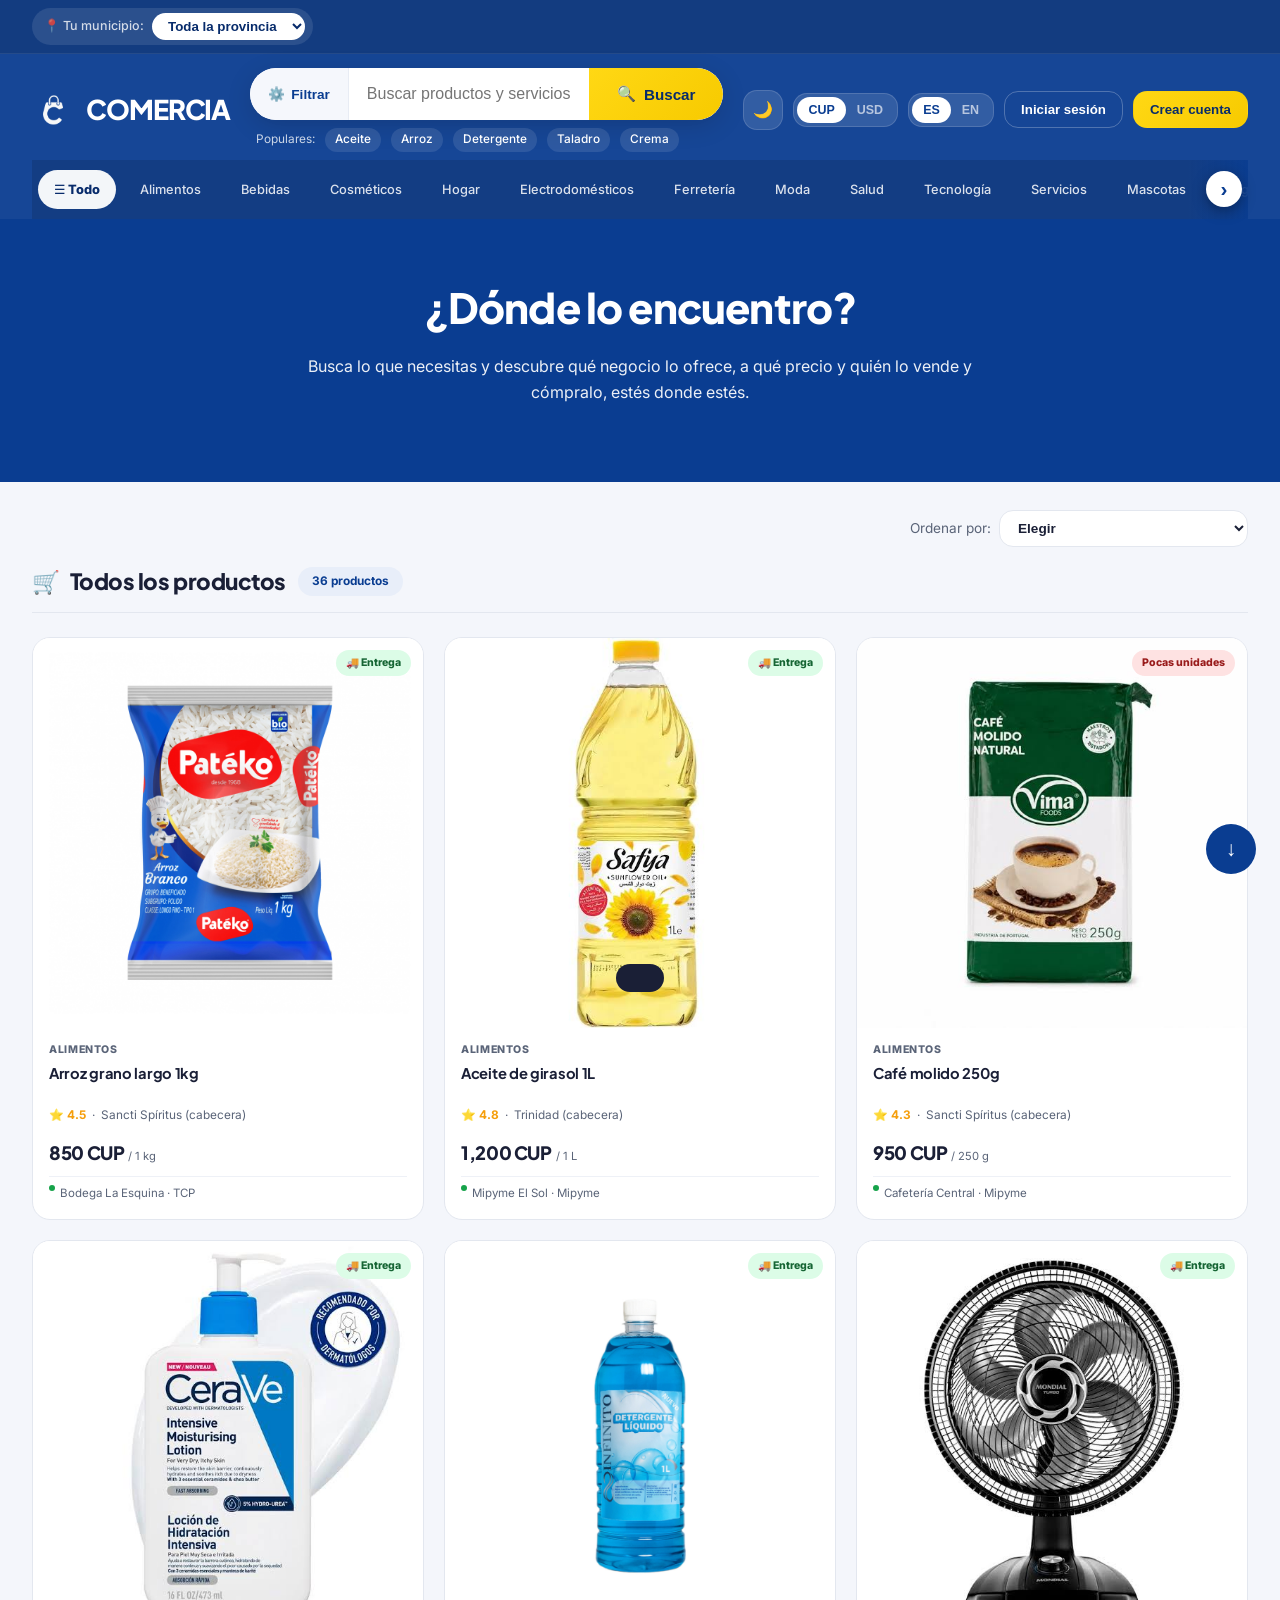
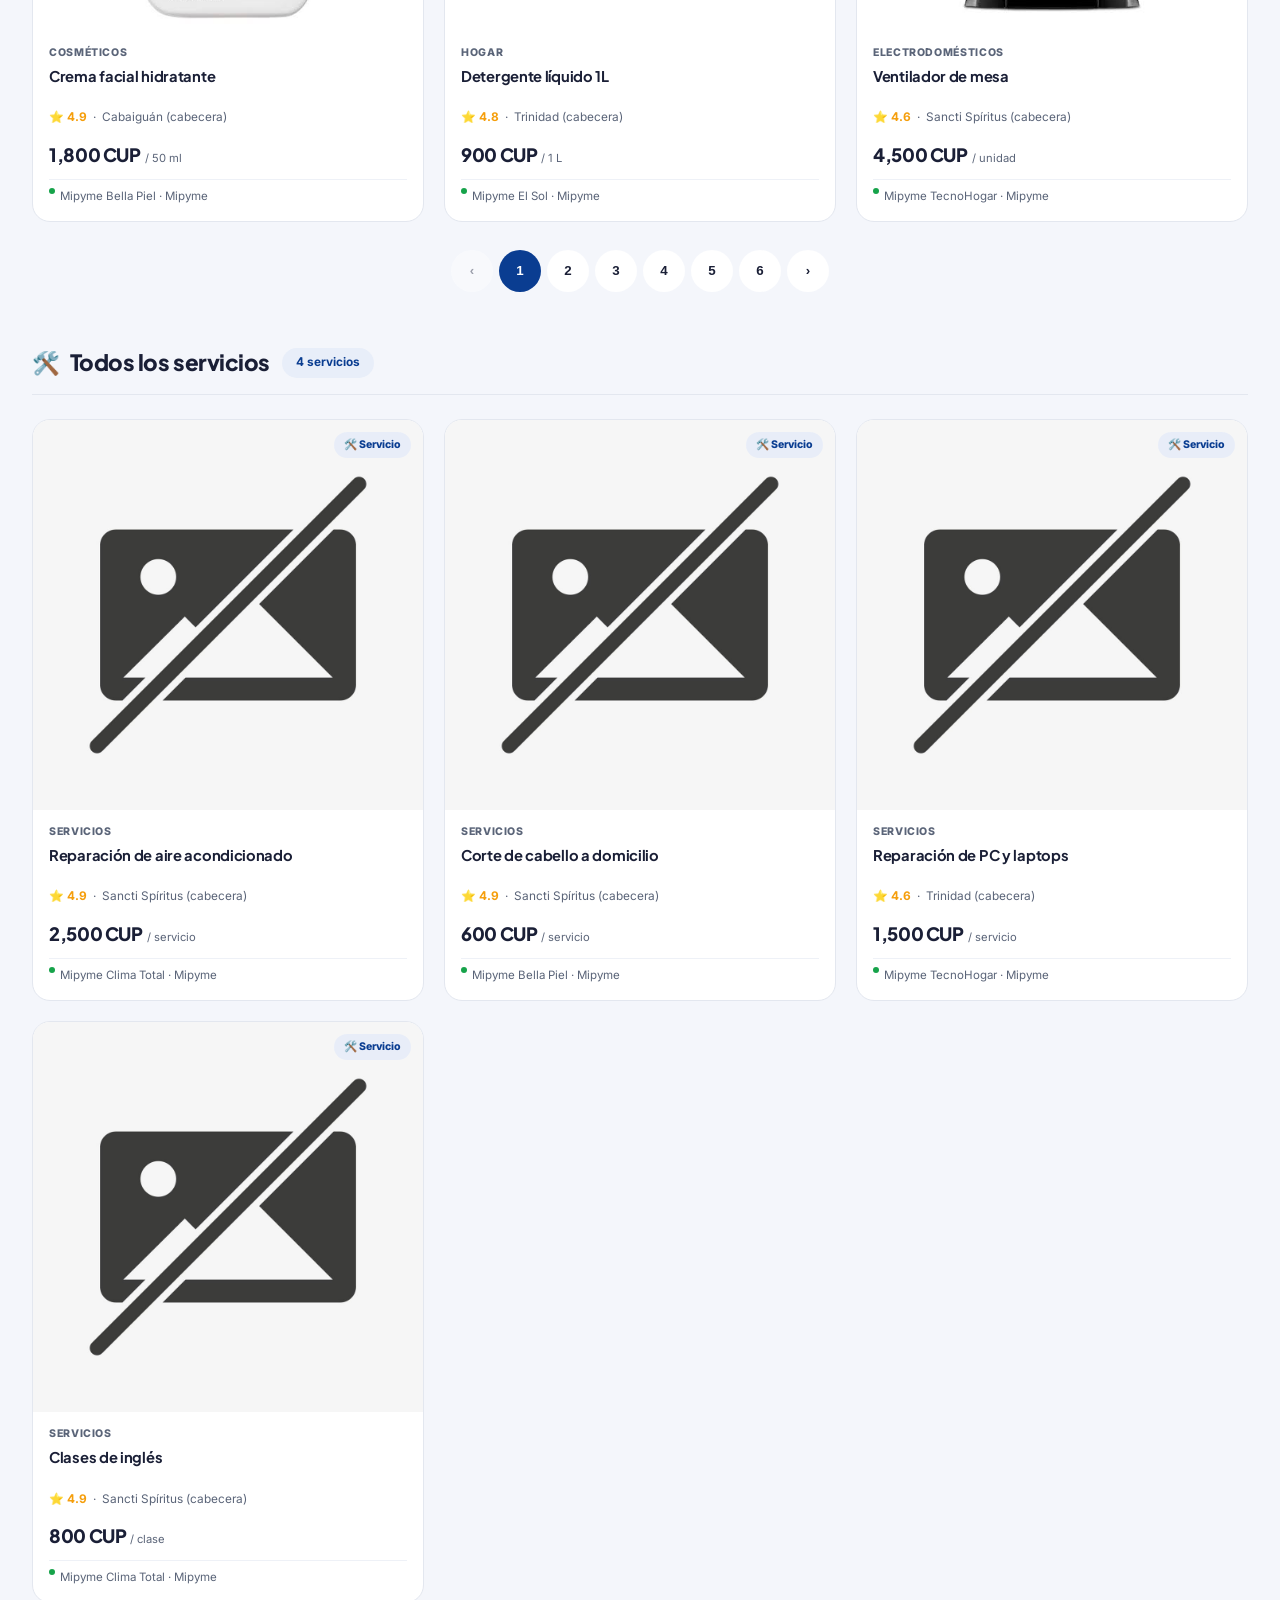
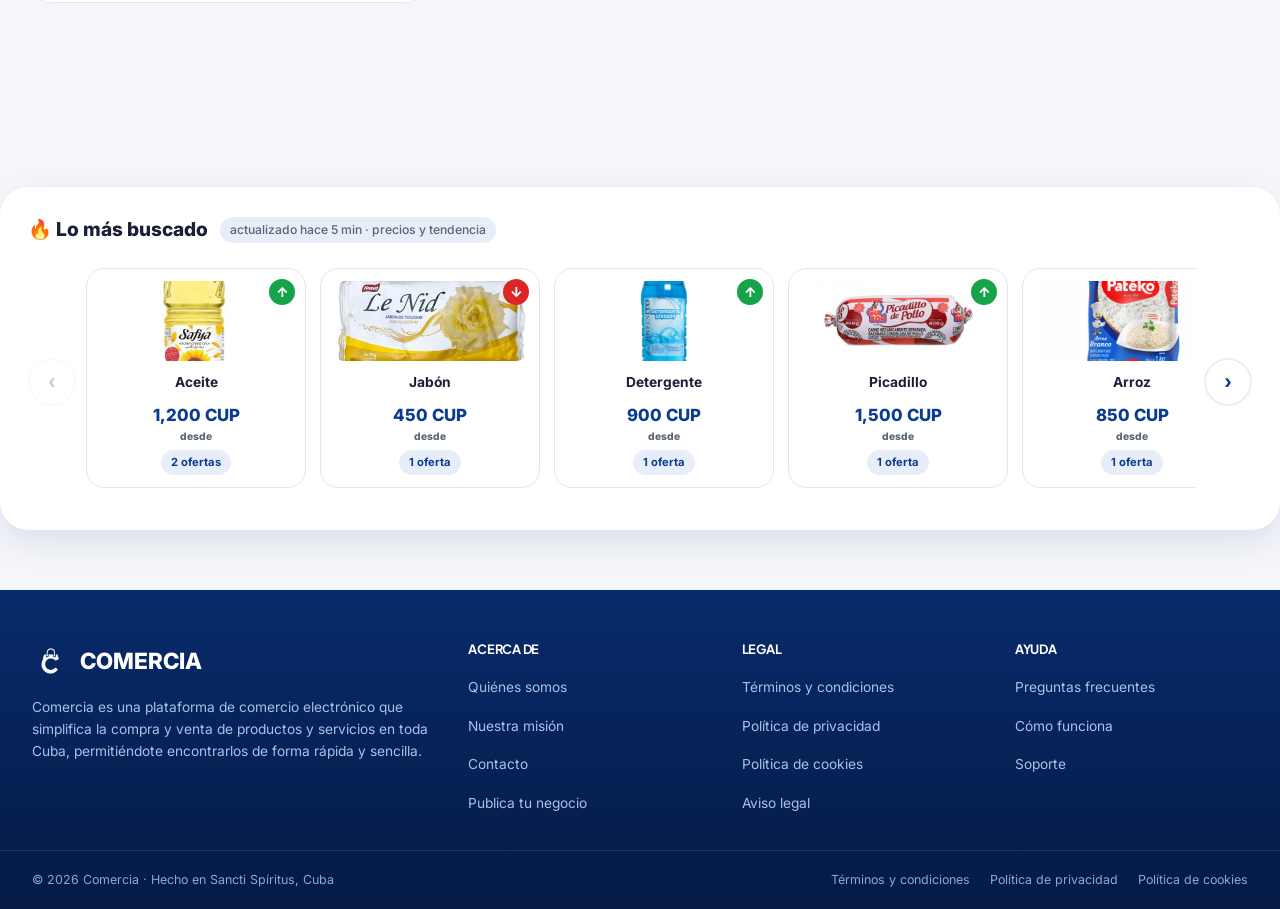
==== commit 90494fa8: "Add files via upload" ====
--- a/demo/index.html
+++ b/demo/index.html
@@ -4,7 +4,6 @@
 <meta charset="UTF-8">
 <meta name="viewport" content="width=device-width, initial-scale=1.0, viewport-fit=cover">
 <title>Comercia — Los comercios de Cuba, más cerca de ti</title>
-<meta name="description" content="Encuentra productos y servicios en Sancti Spíritus.">
 <meta name="theme-color" content="#0a3d91">
 <link rel="preconnect" href="https://fonts.googleapis.com">
 <link rel="preconnect" href="https://fonts.gstatic.com" crossorigin>
@@ -16,7 +15,7 @@
     --borde: #e3e7ef; --borde-suave: #eef1f7;
     --verde: #16a34a; --verde-claro: #dcfce7; --rojo: #dc2626; --rojo-claro: #fee2e2;
     --naranja: #f59e0b; --amarillo: #ffd814; --amarillo-hover: #f7ca00; --blanco: #ffffff;
-    --radio-xs: 8px; --radio-sm: 10px; --radio-md: 14px; --radio-lg: 18px; --radio-xl: 24px; --radio-pill: 999px;
+    --radio-xs: 10px; --radio-sm: 14px; --radio-md: 18px; --radio-lg: 22px; --radio-xl: 28px; --radio-pill: 999px;
     --sombra-card: 0 12px 32px rgba(10,30,60,0.10);
     --sombra-hover: 0 12px 32px rgba(10,61,145,0.14);
     --ease: cubic-bezier(0.22, 1, 0.36, 1); --dur: 220ms;
@@ -60,7 +59,7 @@
   .header-actions { display: flex; gap: 10px; align-items: center; margin-left: auto; }
   .theme-toggle { background: rgba(255,255,255,0.12); border: 1px solid rgba(255,255,255,0.15); color: #fff; cursor: pointer; width: 40px; height: 40px; border-radius: var(--radio-sm); font-size: 1rem; }
   .currency-toggle, .lang-toggle { display: flex; background: rgba(255,255,255,0.12); border: 1px solid rgba(255,255,255,0.15); border-radius: var(--radio-sm); padding: 3px; }
-  .currency-toggle button, .lang-toggle button { background: transparent; border: none; color: #fff; padding: 6px 11px; cursor: pointer; opacity: 0.65; border-radius: 9px; font-weight: 700; font-size: 0.78rem; }
+  .currency-toggle button, .lang-toggle button { background: transparent; border: none; color: #fff; padding: 6px 11px; cursor: pointer; opacity: 0.65; border-radius: var(--radio-pill); font-weight: 700; font-size: 0.78rem; }
   .currency-toggle button.active, .lang-toggle button.active { background: #fff; color: var(--azul); opacity: 1; }
   .auth-btn { background: transparent; border: 1px solid rgba(255,255,255,0.25); color: #fff; cursor: pointer; padding: 10px 16px; border-radius: var(--radio-sm); font-size: 0.83rem; font-weight: 700; white-space: nowrap; }
   .auth-btn.primary { background: linear-gradient(135deg, var(--amarillo) 0%, var(--amarillo-hover) 100%); border-color: transparent; color: var(--azul-oscuro); }
@@ -135,8 +134,8 @@
   .pagination button.active { background: var(--azul); color: #fff; }
   .pagination button:disabled { opacity: 0.4; cursor: not-allowed; }
 
-  .top-search-section { max-width: 1320px; margin: 0 auto; background: var(--blanco); border-radius: var(--radio-xl); padding: 28px; box-shadow: var(--sombra-card); position: relative; z-index: 20; }
-  .top-search-hero { margin-top: -28px; }
+  /* TOP SEARCH — ahora al final de servicios */
+  .top-search-section { max-width: 1320px; margin: 56px auto 0; background: var(--blanco); border-radius: var(--radio-xl); padding: 28px; box-shadow: var(--sombra-card); position: relative; z-index: 20; }
   .top-search-header { margin-bottom: 18px; }
   .top-search-title { font-size: 1.2rem; font-weight: 800; display: flex; align-items: center; gap: 12px; flex-wrap: wrap; }
   .top-search-title .sub { font-size: 0.76rem; color: var(--texto-suave); background: var(--azul-claro); padding: 4px 10px; border-radius: var(--radio-pill); font-weight: 500; }
@@ -220,7 +219,7 @@
   .modal-content.modal-auth { max-width: 560px; }
   .modal-content.modal-info { max-width: 680px; }
   .auth-tabs { display: flex; border-bottom: 1px solid var(--borde); margin-bottom: 22px; gap: 4px; background: var(--gris-medio); padding: 4px; border-radius: var(--radio-sm); }
-  .auth-tab { flex: 1; padding: 11px; background: transparent; border: none; border-radius: calc(var(--radio-sm) - 4px); font-size: 0.9rem; font-weight: 700; color: var(--texto-suave); cursor: pointer; font-family: 'Plus Jakarta Sans',sans-serif; }
+  .auth-tab { flex: 1; padding: 11px; background: transparent; border: none; border-radius: var(--radio-pill); font-size: 0.9rem; font-weight: 700; color: var(--texto-suave); cursor: pointer; font-family: 'Plus Jakarta Sans',sans-serif; }
   .auth-tab.active { color: var(--azul); background: var(--blanco); }
   .auth-form { display: none; }
   .auth-form.active { display: block; }
@@ -251,11 +250,12 @@
   .lightbox img { max-width: 95vw; max-height: 90vh; object-fit: contain; border-radius: var(--radio-md); }
   .lightbox-close { position: absolute; top: 20px; right: 20px; background: rgba(255,255,255,0.15); border: none; color: #fff; width: 44px; height: 44px; border-radius: 50%; font-size: 1.4rem; cursor: pointer; }
 
+  /* DRAWER con bordes más redondeados */
   .drawer-overlay { position: fixed; inset: 0; background: rgba(10,30,60,0.55); z-index: 500; opacity: 0; pointer-events: none; transition: opacity var(--dur) ease; }
   .drawer-overlay.show { opacity: 1; pointer-events: auto; }
-  .drawer { position: fixed; top: 0; left: 0; bottom: 0; width: min(440px, 92vw); background: var(--gris); z-index: 501; transform: translateX(-100%); display: flex; flex-direction: column; transition: transform 320ms var(--ease); }
+  .drawer { position: fixed; top: 0; left: 0; bottom: 0; width: min(440px, 92vw); background: var(--gris); z-index: 501; transform: translateX(-100%); display: flex; flex-direction: column; transition: transform 320ms var(--ease); border-radius: 0 var(--radio-xl) var(--radio-xl) 0; overflow: hidden; }
   .drawer.show { transform: translateX(0); }
-  .drawer-header { padding: 22px 24px 18px; background: linear-gradient(135deg, var(--azul) 0%, var(--azul-medio) 100%); color: #fff; display: flex; justify-content: space-between; gap: 12px; }
+  .drawer-header { padding: 22px 24px 18px; background: linear-gradient(135deg, var(--azul) 0%, var(--azul-medio) 100%); color: #fff; display: flex; justify-content: space-between; gap: 12px; border-radius: 0 var(--radio-xl) 0 0; }
   .drawer-header-left { display: flex; gap: 10px; align-items: center; }
   .drawer-header-icon { font-size: 1.3rem; }
   .drawer-header h3 { font-size: 1.15rem; font-weight: 800; }
@@ -267,12 +267,12 @@
   .filtro-card-header { display: flex; justify-content: space-between; margin-bottom: 12px; gap: 8px; }
   .filtro-card-title { display: flex; gap: 8px; font-size: 0.82rem; font-weight: 800; align-items: center; }
   .filtro-card-title .filtro-icon { font-size: 1rem; width: 26px; height: 26px; background: var(--azul-claro); border-radius: var(--radio-sm); display: inline-flex; align-items: center; justify-content: center; }
-  .filtro-reset-btn { background: transparent; border: none; color: var(--texto-suave); font-size: 0.72rem; font-weight: 700; cursor: pointer; padding: 4px 8px; border-radius: var(--radio-xs); }
+  .filtro-reset-btn { background: transparent; border: none; color: var(--texto-suave); font-size: 0.72rem; font-weight: 700; cursor: pointer; padding: 4px 8px; border-radius: var(--radio-sm); }
   .filtro-select { width: 100%; padding: 11px 14px; padding-right: 36px; border: 1.5px solid var(--borde); border-radius: var(--radio-sm); font-size: 0.9rem; background: var(--blanco); color: var(--texto); font-family: inherit; font-weight: 500; cursor: pointer; appearance: none; background-image: url("data:image/svg+xml;charset=UTF-8,%3csvg xmlns='http://www.w3.org/2000/svg' width='12' height='12' viewBox='0 0 24 24' fill='none' stroke='%235a6478' stroke-width='3'%3e%3cpath d='M6 9l6 6 6-6'/%3e%3c/svg%3e"); background-repeat: no-repeat; background-position: right 14px center; min-height: 44px; }
   .filtro-select:disabled { opacity: 0.55; cursor: not-allowed; background-color: var(--gris-medio); }
   .filtro-help { font-size: 0.72rem; color: var(--texto-suave); margin-top: 6px; }
   .filtro-chips { display: flex; flex-wrap: wrap; gap: 8px; }
-  .filtro-chip { display: inline-flex; gap: 6px; padding: 9px 14px; background: var(--blanco); border: 1.5px solid var(--borde); border-radius: var(--radio-pill); font-size: 0.82rem; font-weight: 600; color: var(--texto); cursor: pointer; white-space: nowrap; min-height: 38px; }
+  .filtro-chip { display: inline-flex; gap: 6px; padding: 9px 14px; background: var(--blanco); border: 1.5px solid var(--borde); border-radius: var(--radio-pill); font-size: 0.82rem; font-weight: 600; color: var(--texto); cursor: pointer; white-space: nowrap; min-height: 38px; align-items: center; }
   .filtro-chip .chip-check { width: 16px; height: 16px; border-radius: 50%; border: 1.5px solid var(--borde); display: flex; align-items: center; justify-content: center; background: var(--blanco); }
   .filtro-chip .chip-check::after { content: '✓'; font-size: 0.65rem; font-weight: 900; color: #fff; opacity: 0; }
   .filtro-chip.active { background: var(--azul); color: #fff; border-color: var(--azul); }
@@ -284,7 +284,7 @@
   .filtro-range-input { width: 100%; padding: 11px 12px 11px 42px; border: 1.5px solid var(--borde); border-radius: var(--radio-sm); font-size: 0.9rem; background: var(--blanco); color: var(--texto); font-family: inherit; font-weight: 600; min-height: 44px; -moz-appearance: textfield; }
   .filtro-range-input::-webkit-outer-spin-button, .filtro-range-input::-webkit-inner-spin-button { -webkit-appearance: none; margin: 0; }
   .filtro-range-sep { font-weight: 700; color: var(--texto-suave); }
-  .drawer-footer { padding: 16px 24px; border-top: 1px solid var(--borde); background: var(--blanco); display: grid; grid-template-columns: 1fr 1.5fr; gap: 10px; }
+  .drawer-footer { padding: 16px 24px; border-top: 1px solid var(--borde); background: var(--blanco); display: grid; grid-template-columns: 1fr 1.5fr; gap: 10px; border-radius: 0 0 var(--radio-xl) var(--radio-xl); }
   .drawer-footer button { padding: 13px 16px; border-radius: var(--radio-sm); font-weight: 800; font-size: 0.88rem; cursor: pointer; border: none; font-family: 'Plus Jakarta Sans',sans-serif; min-height: 48px; }
   .drawer-footer .btn-clear { background: var(--gris-medio); color: var(--texto-suave); border: 1.5px solid var(--borde); }
   .drawer-footer .btn-apply { background: linear-gradient(135deg, var(--azul) 0%, var(--azul-medio) 100%); color: #fff; }
@@ -357,6 +357,9 @@
     .modal { padding: 10px; }
     .drawer { top: auto; left: 0; right: 0; bottom: 0; width: 100%; max-height: 88vh; border-radius: var(--radio-xl) var(--radio-xl) 0 0; transform: translateY(100%); }
     .drawer.show { transform: translateY(0); }
+    .drawer-header { border-radius: var(--radio-xl) var(--radio-xl) 0 0; }
+    .drawer-footer { border-radius: 0; }
+    .top-search-section { margin: 32px 12px 0; padding: 20px 16px; }
     .drawer-footer { grid-template-columns: 1fr; }
   }
 </style>
@@ -455,20 +458,6 @@
   <p data-i18n="heroSub">Busca lo que necesitas y descubre qué negocio lo ofrece, a qué precio y quién lo vende y cómpralo, estés donde estés.</p>
 </div>
 
-<div class="top-search-section top-search-hero">
-  <div class="top-search-header">
-    <div class="top-search-title">
-      <span data-i18n="topSearchTitle">🔥 Lo más buscado</span>
-      <span class="sub" data-i18n="topSearchSub">actualizado hace 5 min · precios y tendencia</span>
-    </div>
-  </div>
-  <div class="carousel-wrapper">
-    <button class="carousel-arrow" id="carouselPrev" onclick="scrollCarousel(-1)">‹</button>
-    <div class="carousel-track" id="topSearchCards"></div>
-    <button class="carousel-arrow" id="carouselNext" onclick="scrollCarousel(1)">›</button>
-  </div>
-</div>
-
 <div class="main" style="padding-top: 28px;">
   <div class="filter-notice" id="filterNotice" style="display:none;">
     <div class="filter-notice-text" id="filterNoticeText"></div>
@@ -510,6 +499,21 @@
     <div class="result-grid" id="listaServicios"></div>
     <div id="paginacionServicios"></div>
   </section>
+</div>
+
+<!-- LO MÁS BUSCADO — AL FINAL -->
+<div class="top-search-section">
+  <div class="top-search-header">
+    <div class="top-search-title">
+      <span data-i18n="topSearchTitle">🔥 Lo más buscado</span>
+      <span class="sub" data-i18n="topSearchSub">actualizado hace 5 min · precios y tendencia</span>
+    </div>
+  </div>
+  <div class="carousel-wrapper">
+    <button class="carousel-arrow" id="carouselPrev" onclick="scrollCarousel(-1)">‹</button>
+    <div class="carousel-track" id="topSearchCards"></div>
+    <button class="carousel-arrow" id="carouselNext" onclick="scrollCarousel(1)">›</button>
+  </div>
 </div>
 
 <footer>
@@ -720,7 +724,6 @@
   </div>
 </div>
 
-<!-- MODAL INFO -->
 <div class="modal" id="modalInfo">
   <div class="modal-content modal-info">
     <div class="modal-scroll">
@@ -861,7 +864,6 @@
 <button class="scroll-fab" id="fabBottom" onclick="window.scrollTo({top:document.documentElement.scrollHeight,behavior:'smooth'})">↓</button>
 
 <script>
-/* ================= TRADUCCIONES ================= */
 const TRAD = {
   es: {
     myZoneLabel:"📍 Tu municipio:", allProvince:"Toda la provincia", filter:"Filtrar", search:"Buscar",
@@ -993,11 +995,15 @@
   }
 };
 
-/* Traduce estado de stock */
+/* LISTA MAESTRA DE CATEGORÍAS (para llenar selects dinámicamente) */
+const TODAS_LAS_CATEGORIAS = [
+  "Alimentos","Bebidas","Cosméticos","Hogar","Electrodomésticos","Ferretería","Moda","Salud",
+  "Tecnología","Servicios","Mascotas","Juguetes","Deportes","Automotriz","Libros","Papelería",
+  "Farmacia","Belleza","Jardín","Bebés","Muebles"
+];
+
 function tStock(s) { return (TRAD[lang].stockMap && TRAD[lang].stockMap[s]) || s; }
-/* Traduce categoría */
 function tCat(c) { return (TRAD[lang].categories && TRAD[lang].categories[c]) || c; }
-/* Traduce horario (reemplaza los nombres de días) */
 function tHorario(h) {
   if (!h) return h;
   let out = h;
@@ -1005,7 +1011,6 @@
   return out;
 }
 
-/* ================= ESTADO GLOBAL ================= */
 let lang = 'es';
 try { const g = localStorage.getItem('comercia_lang'); if (g === 'en' || g === 'es') lang = g; } catch(e){}
 let currency = 'CUP';
@@ -1029,7 +1034,6 @@
 
 function t(k) { return (TRAD[lang] && TRAD[lang][k]) || (TRAD.es[k]) || k; }
 
-/* ================= LOCALIDADES ================= */
 const LOCALIDADES_POR_MUNICIPIO = {
   "Cabaiguán":["Cabaiguán (cabecera)","Guayos","Jíquima","Jíquima de Peláez","Santa Lucía","Hatico","La Aurora","La Bija","Camilo Cienfuegos","El Colorado","Cruz de Neiva","Cuatro Esquinas de Neiva","Las Damas 1","Las Damas 2","La Esperanza","La Fragua","La Macuca","Manaquitas","Noel Sancho","La Pimienta","La Prueba","Saltadero","San Luis","Vega del Paso","La Victoria","Carboney"],
   "Fomento":["Fomento (cabecera)","Agabama","El Cacique"],
@@ -1072,7 +1076,6 @@
   return `<img src="${src}" alt="${a}" loading="lazy" onerror="this.onerror=null;this.src='${RUTA_IMAGENES + IMAGEN_DEFAULT}';">`;
 }
 
-/* ================= OFERTAS con descripcionES ES/EN ================= */
 const ofertas = [
   { id:1, tipoItem:"producto", imagen:"Arroz grano largo 1kg.jpeg", producto:"Arroz grano largo 1kg", productoEN:"Long grain rice 1kg", categoria:"Alimentos", presentacion:"1 kg · bolsa sellada", presentacionEN:"1 kg · sealed bag", unidad:"1 kg", precioCUP:850, precioUSD:3.5, localidad:"Sancti Spíritus", localidadNombre:"Sancti Spíritus (cabecera)", negocio:"Bodega La Esquina", tipo:"TCP", stock:"Disponible", horario:"Lun–Sáb 8:00–18:00", direccion:"Calle 12 #456, Sancti Spíritus", contacto:"5555-1234", delivery:true, rating:4.5, actualizado: haceHoras(2), descripcion:"Arroz de grano largo de alta calidad, cuidadosamente seleccionado y envasado para conservar todo su sabor y textura.", descripcionEN:"High-quality long-grain rice, carefully selected and packed to preserve all its flavor and texture." },
   { id:2, tipoItem:"producto", imagen:"Aceite de girasol 1L.jpeg", producto:"Aceite de girasol 1L", productoEN:"Sunflower oil 1L", categoria:"Alimentos", presentacion:"1 L · botella", presentacionEN:"1 L · bottle", unidad:"1 L", precioCUP:1200, precioUSD:5.0, localidad:"Trinidad", localidadNombre:"Trinidad (cabecera)", negocio:"Mipyme El Sol", tipo:"Mipyme", stock:"Disponible", horario:"Lun–Vie 9:00–17:00", direccion:"Calle Martí #89, Trinidad", contacto:"5555-5678", delivery:true, rating:4.8, actualizado: haceHoras(5), descripcion:"Aceite de girasol refinado de primera calidad, perfecto para cocinar, freír y aliñar.", descripcionEN:"Premium refined sunflower oil, perfect for cooking, frying and dressing." },
@@ -1109,14 +1112,13 @@
   { id:34, tipoItem:"producto", imagen:"Papel higiénico (4 rollos).jpeg", producto:"Papel higiénico (4 rollos)", productoEN:"Toilet paper (4 rolls)", categoria:"Hogar", presentacion:"4 rollos · doble hoja", presentacionEN:"4 rolls · double-ply", unidad:"4 rollos", precioCUP:800, precioUSD:3.2, localidad:"Cabaiguán", localidadNombre:"Jíquima", negocio:"Mipyme Bella Piel", tipo:"Mipyme", stock:"Disponible", horario:"Lun–Sáb 10:00–19:00", direccion:"Calle Principal, Jíquima", contacto:"5555-3456", delivery:true, rating:4.9, actualizado: haceHoras(7), descripcion:"Papel higiénico doble hoja.", descripcionEN:"Double-ply toilet paper." },
   { id:35, tipoItem:"producto", imagen:"Shampoo 400ml.jpeg", producto:"Shampoo 400ml", productoEN:"Shampoo 400ml", categoria:"Hogar", presentacion:"Frasco 400 ml", presentacionEN:"400 ml bottle", unidad:"400 ml", precioCUP:1100, precioUSD:4.4, localidad:"Trinidad", localidadNombre:"Trinidad (cabecera)", negocio:"Mipyme El Sol", tipo:"Mipyme", stock:"Disponible", horario:"Lun–Vie 9:00–17:00", direccion:"Calle Martí #89, Trinidad", contacto:"5555-5678", delivery:true, rating:4.8, actualizado: haceHoras(3), descripcion:"Shampoo suave para todo tipo de cabello.", descripcionEN:"Gentle shampoo for all hair types." },
   { id:36, tipoItem:"producto", imagen:"Crema dental 100ml.jpeg", producto:"Crema dental 100ml", productoEN:"Toothpaste 100ml", categoria:"Hogar", presentacion:"Tubo 100 ml", presentacionEN:"100 ml tube", unidad:"100 ml", precioCUP:700, precioUSD:2.8, localidad:"Sancti Spíritus", localidadNombre:"Sancti Spíritus (cabecera)", negocio:"Farmacia Central", tipo:"TCP", stock:"Disponible", horario:"Lun–Dom 8:00–20:00", direccion:"Calle 7 #33, Sancti Spíritus", contacto:"5555-2222", delivery:false, rating:4.7, actualizado: haceHoras(2), descripcion:"Crema dental con flúor.", descripcionEN:"Fluoride toothpaste." },
-  { id:37, tipoItem:"producto", imagen:"Pasta larga 500g.jpeg", producto:"Pasta larga 500g", productoEN:"Long pasta 500g", categoria:"Alimentos", presentacion:"500 g · bolsa", presentacionEN:"500 g · bag", unidad:"500 g", precioCUP:550, precioUSD:2.2, localidad:"Sancti Spíritus", localidadNombre:"Sancti Spíritus (cabecera)", negocio:"Bodega La Esquina", tipo:"TCP", stock:"Disponible", horario:"Lun–Sáb 8:00–18:00", direccion:"Calle 12 #456, Sancti Spíritus", contacto:"5555-1234", delivery:true, rating:4.5, actualizado: haceHoras(3), descripcion:"Pasta larga de sémula de trigo duro.", descripcionEN:"Durum wheat semolina long pasta." },
+  { id:37, tipoItem:"producto", imagen:"Pasta larga 500g.jpeg", producto:"Pasta larga 500g", productoEN:"Long pasta 500g", categoria:"Alimentos", presentacion:"500 g · bolsa", presentacionEN:"500 g · bag", unidad:"500 g", precioCUP:550, precioUSD:2.2, localidad:"Sancti Spíritus", localidadNombre:"Sancti Spíritus (cabecera)", negocio:"Bodega La Esquina", tipo:"TCP", stock:"Disponible", horario:"Lun–Sáb 8:00–18:00", direccion:"Calle 12 #456, Sancti Spíritus", contacto:"5555-1234", delivery:true, rating:4.5, actualizado: haceHoras(3), descripcion:"Pasta larga de sémola de trigo duro.", descripcionEN:"Durum wheat semolina long pasta." },
   { id:15, tipoItem:"servicio", imagen:"", producto:"Reparación de aire acondicionado", productoEN:"Air conditioner repair", categoria:"Servicios", presentacion:"Servicio a domicilio", presentacionEN:"Home service", unidad:"servicio", precioCUP:2500, precioUSD:10.0, localidad:"Sancti Spíritus", localidadNombre:"Sancti Spíritus (cabecera)", negocio:"Mipyme Clima Total", tipo:"Mipyme", stock:"Agenda disponible", horario:"Lun–Vie 8:00–17:00", direccion:"Calle 15 #88, Sancti Spíritus", contacto:"5555-3333", delivery:false, rating:4.9, actualizado: haceHoras(8), descripcion:"Servicio profesional de reparación y mantenimiento de aires acondicionados.", descripcionEN:"Professional air conditioner repair and maintenance service." },
   { id:38, tipoItem:"servicio", imagen:"", producto:"Corte de cabello a domicilio", productoEN:"Home haircut", categoria:"Servicios", presentacion:"Servicio a domicilio", presentacionEN:"Home service", unidad:"servicio", precioCUP:600, precioUSD:2.4, localidad:"Sancti Spíritus", localidadNombre:"Sancti Spíritus (cabecera)", negocio:"Mipyme Bella Piel", tipo:"Mipyme", stock:"Agenda disponible", horario:"Lun–Sáb 10:00–19:00", direccion:"Calle Colón #210, Sancti Spíritus", contacto:"5555-3456", delivery:false, rating:4.9, actualizado: haceHoras(4), descripcion:"Corte de cabello a domicilio con estilista profesional.", descripcionEN:"Home haircut with professional stylist." },
   { id:39, tipoItem:"servicio", imagen:"", producto:"Reparación de PC y laptops", productoEN:"PC and laptop repair", categoria:"Servicios", presentacion:"Servicio presencial", presentacionEN:"In-person service", unidad:"servicio", precioCUP:1500, precioUSD:6.0, localidad:"Trinidad", localidadNombre:"Trinidad (cabecera)", negocio:"Mipyme TecnoHogar", tipo:"Mipyme", stock:"Agenda disponible", horario:"Lun–Vie 9:00–17:00", direccion:"Calle 10 #78, Trinidad", contacto:"5555-7890", delivery:false, rating:4.6, actualizado: haceDias(1), descripcion:"Reparación de computadoras y laptops.", descripcionEN:"PC and laptop repair." },
   { id:40, tipoItem:"servicio", imagen:"", producto:"Clases de inglés", productoEN:"English classes", categoria:"Servicios", presentacion:"Presencial / online", presentacionEN:"In-person / online", unidad:"clase", precioCUP:800, precioUSD:3.2, localidad:"Sancti Spíritus", localidadNombre:"Sancti Spíritus (cabecera)", negocio:"Mipyme Clima Total", tipo:"Mipyme", stock:"Agenda disponible", horario:"Lun–Vie 8:00–17:00", direccion:"Calle 15 #88, Sancti Spíritus", contacto:"5555-3333", delivery:false, rating:4.9, actualizado: haceHoras(6), descripcion:"Clases de inglés personalizadas para niños y adultos.", descripcionEN:"Personalized English classes for children and adults." }
 ];
 
-/* Helper: nombre producto/descripcion según idioma */
 function prodName(o) { return lang === 'en' && o.productoEN ? o.productoEN : o.producto; }
 function prodDesc(o) { return lang === 'en' && o.descripcionEN ? o.descripcionEN : o.descripcion; }
 function prodPres(o) { return lang === 'en' && o.presentacionEN ? o.presentacionEN : o.presentacion; }
@@ -1141,31 +1143,30 @@
   { nombre:"Pasta", nombreEN:"Pasta", termino:"pasta", tendencia:"equal" }
 ];
 
-/* ================= INFORMACIÓN (ES/EN) ================= */
 const infoContent = {
   es: {
-    about:{title:"Quiénes somos",html:`<p><strong>Comercia</strong> es una plataforma de comercio electrónico pensada para simplificar la compra y venta de productos y servicios en toda Cuba, conectando en un solo lugar a la población, los trabajadores por cuenta propia (TCP) y las micro, pequeñas y medianas empresas (MIPYMES).</p><p>Nacimos para eliminar las barreras que dificultan el comercio digital en la isla.</p><div class="info-highlight">Creemos en el poder de la tecnología para impulsar la economía local, apoyar a quienes venden y facilitar el acceso a bienes y servicios de manera transparente, segura y confiable.</div>`},
-    mission:{title:"Nuestra misión",html:`<p>Facilitar el comercio electrónico en Cuba mediante una plataforma ágil, segura y accesible que conecte a la población, los TCP y las MIPYMES de todo el país.</p><div class="info-highlight"><strong>Nos guían estos valores:</strong><ul><li><strong>Simplicidad:</strong> comprar y vender debe ser fácil para todos.</li><li><strong>Confianza:</strong> transacciones seguras y transparentes.</li><li><strong>Cercanía:</strong> conectamos personas y negocios en toda Cuba.</li><li><strong>Innovación:</strong> mejoramos continuamente.</li></ul></div>`},
-    contact:{title:"Contacto",html:`<p>Escríbenos a <a href="mailto:soporte@comercia.cu">soporte@comercia.cu</a> o síguenos en Facebook, Instagram y Telegram (<strong>@ComerciaCuba</strong>).</p><div class="info-highlight"><strong>🕐 Horario de atención:</strong> de lunes a sábado, de 8:00 a 18:00 (hora de Cuba).</div>`},
-    terms:{title:"Términos y condiciones",html:`<p>El uso de Comercia implica la aceptación plena de estos términos. La plataforma actúa como intermediario tecnológico entre compradores y vendedores.</p><p>Es necesario crear una cuenta con información veraz. Los vendedores se comprometen a publicar información veraz.</p><p>La compraventa se acuerda directamente entre comprador y vendedor.</p>`},
-    privacy:{title:"Política de privacidad",html:`<p>Protegemos los datos personales conforme a principios de legalidad, consentimiento y minimización. Recopilamos nombre, correo, teléfono, ubicación y datos de actividad.</p><div class="info-highlight">No vendemos tus datos.</div><p>Contacta <a href="mailto:soporte@comercia.cu">soporte@comercia.cu</a> para ejercer tus derechos.</p>`},
-    cookies:{title:"Política de cookies",html:`<p><strong>Necesarias:</strong> permiten el funcionamiento básico del sitio.</p><p><strong>Analíticas:</strong> datos anónimos y agregados.</p><p><strong>De personalización:</strong> recuerdan tus preferencias.</p><div class="info-highlight">Puedes gestionar o desactivar las cookies no esenciales desde tu navegador.</div>`},
-    notice:{title:"Aviso legal",html:`<p>Comercia es una plataforma digital operada en Cuba. Los contenidos, marcas y diseño son propiedad de Comercia. El uso se rige por la legislación vigente en la República de Cuba.</p>`},
-    faq:{title:"Preguntas frecuentes",html:`<p><strong>¿Cómo creo una cuenta?</strong> Regístrate con correo, nombre y teléfono.</p><p><strong>¿Es gratis?</strong> Sí, publicar es gratuito.</p><p><strong>¿Cómo compro?</strong> Busca, revisa y contacta al vendedor.</p><p><strong>¿Cómo sé si es confiable?</strong> Revisa perfil y valoraciones.</p>`},
-    how:{title:"Cómo funciona",html:`<p><strong>🛒 Para comprar:</strong></p><ul><li>Crea tu cuenta o inicia sesión.</li><li>Busca por categoría o palabra clave.</li><li>Revisa descripción, precio y perfil.</li><li>Contacta al vendedor.</li><li>Recibe y valora.</li></ul><p><strong>🏪 Para vender:</strong></p><ul><li>Regístrate y completa tu perfil.</li><li>Publica con fotos, descripción y precio.</li><li>Responde mensajes y gestiona ventas.</li></ul>`},
-    support:{title:"Soporte",html:`<p>Escríbenos a <a href="mailto:soporte@comercia.cu">soporte@comercia.cu</a> o consulta de lunes a sábado, 8:00 a 18:00 (hora de Cuba).</p><div class="info-highlight"><strong>⏱️ Tiempo de respuesta:</strong> hasta 24 horas hábiles.</div>`}
+    about:{title:"Quiénes somos",html:`<p><strong>Comercia</strong> es una plataforma de comercio electrónico pensada para simplificar la compra y venta de productos y servicios en toda Cuba.</p><div class="info-highlight">Creemos en el poder de la tecnología para impulsar la economía local.</div>`},
+    mission:{title:"Nuestra misión",html:`<p>Facilitar el comercio electrónico en Cuba mediante una plataforma ágil, segura y accesible.</p>`},
+    contact:{title:"Contacto",html:`<p>Escríbenos a <a href="mailto:soporte@comercia.cu">soporte@comercia.cu</a>.</p><div class="info-highlight"><strong>🕐 Horario:</strong> L–S, 8:00–18:00 (hora de Cuba).</div>`},
+    terms:{title:"Términos y condiciones",html:`<p>El uso de Comercia implica la aceptación plena de estos términos.</p>`},
+    privacy:{title:"Política de privacidad",html:`<p>Protegemos los datos personales conforme a principios de legalidad.</p>`},
+    cookies:{title:"Política de cookies",html:`<p>Usamos cookies técnicas para mejorar tu experiencia.</p>`},
+    notice:{title:"Aviso legal",html:`<p>Comercia es una plataforma digital operada en Cuba.</p>`},
+    faq:{title:"Preguntas frecuentes",html:`<p>Consulta nuestras preguntas frecuentes sobre compras y ventas.</p>`},
+    how:{title:"Cómo funciona",html:`<p>Busca, compara y contacta al vendedor.</p>`},
+    support:{title:"Soporte",html:`<p>Escríbenos a <a href="mailto:soporte@comercia.cu">soporte@comercia.cu</a>.</p>`}
   },
   en: {
-    about:{title:"Who we are",html:`<p><strong>Comercia</strong> is an e-commerce platform designed to simplify buying and selling products and services across Cuba, connecting the population, self-employed workers (TCP), and micro, small and medium enterprises (MIPYMES) in one place.</p><p>We were born to remove barriers to digital commerce on the island.</p><div class="info-highlight">We believe in the power of technology to boost the local economy, support sellers, and provide transparent, secure, reliable access to goods and services.</div>`},
-    mission:{title:"Our mission",html:`<p>To facilitate e-commerce in Cuba through an agile, secure, and accessible platform connecting the population, TCPs, and MIPYMES across the country.</p><div class="info-highlight"><strong>Our values:</strong><ul><li><strong>Simplicity:</strong> buying and selling should be easy for everyone.</li><li><strong>Trust:</strong> secure and transparent transactions.</li><li><strong>Closeness:</strong> connecting people and businesses across Cuba.</li><li><strong>Innovation:</strong> continuously improving.</li></ul></div>`},
-    contact:{title:"Contact",html:`<p>Write to <a href="mailto:soporte@comercia.cu">soporte@comercia.cu</a> or follow us on Facebook, Instagram and Telegram (<strong>@ComerciaCuba</strong>).</p><div class="info-highlight"><strong>🕐 Hours:</strong> Monday to Saturday, 8:00 AM to 6:00 PM (Cuba time).</div>`},
-    terms:{title:"Terms and conditions",html:`<p>Using Comercia implies full acceptance of these terms. The platform acts as a technological intermediary between buyers and sellers.</p><p>A verified account is required.</p><p>Buying and selling is agreed directly between buyer and seller.</p>`},
-    privacy:{title:"Privacy policy",html:`<p>We protect personal data under legality, consent, and minimization principles.</p><div class="info-highlight">We don't sell your data.</div><p>Contact <a href="mailto:soporte@comercia.cu">soporte@comercia.cu</a> to exercise your rights.</p>`},
-    cookies:{title:"Cookie policy",html:`<p><strong>Necessary:</strong> enable basic site functionality.</p><p><strong>Analytics:</strong> anonymous aggregated data.</p><p><strong>Personalization:</strong> remember your preferences.</p><div class="info-highlight">You can manage or disable non-essential cookies in your browser.</div>`},
-    notice:{title:"Legal notice",html:`<p>Comercia is a digital platform operated in Cuba. Content, brands and design belong to Comercia. Use is governed by current Cuban legislation.</p>`},
-    faq:{title:"FAQ",html:`<p><strong>How do I create an account?</strong> Sign up with email, name and phone.</p><p><strong>Is it free?</strong> Yes, publishing is free.</p><p><strong>How do I buy?</strong> Search, review and contact the seller.</p><p><strong>How do I know it's reliable?</strong> Check profile and ratings.</p>`},
-    how:{title:"How it works",html:`<p><strong>🛒 To buy:</strong></p><ul><li>Create an account or log in.</li><li>Search by category or keyword.</li><li>Review description, price and profile.</li><li>Contact the seller.</li><li>Receive and rate.</li></ul><p><strong>🏪 To sell:</strong></p><ul><li>Sign up and complete your profile.</li><li>Publish with photos, description and price.</li><li>Reply to messages and manage sales.</li></ul>`},
-    support:{title:"Support",html:"<p>Write to <a href=\"mailto:soporte@comercia.cu\">soporte@comercia.cu</a> or consult Monday to Saturday, 8:00 AM to 6:00 PM (Cuba time).</p><div class=\"info-highlight\"><strong>⏱️ Response time:</strong> up to 24 business hours.</div>"}
+    about:{title:"Who we are",html:`<p><strong>Comercia</strong> is an e-commerce platform designed to simplify buying and selling across Cuba.</p><div class="info-highlight">We believe in the power of technology to boost the local economy.</div>`},
+    mission:{title:"Our mission",html:`<p>To facilitate e-commerce in Cuba through an agile, secure, and accessible platform.</p>`},
+    contact:{title:"Contact",html:`<p>Write to <a href="mailto:soporte@comercia.cu">soporte@comercia.cu</a>.</p><div class="info-highlight"><strong>🕐 Hours:</strong> Mon–Sat, 8:00 AM–6:00 PM (Cuba time).</div>`},
+    terms:{title:"Terms and conditions",html:`<p>Using Comercia implies full acceptance of these terms.</p>`},
+    privacy:{title:"Privacy policy",html:`<p>We protect personal data under legality principles.</p>`},
+    cookies:{title:"Cookie policy",html:`<p>We use technical cookies to improve your experience.</p>`},
+    notice:{title:"Legal notice",html:`<p>Comercia is a digital platform operated in Cuba.</p>`},
+    faq:{title:"FAQ",html:`<p>Check our frequently asked questions about buying and selling.</p>`},
+    how:{title:"How it works",html:`<p>Search, compare and contact the seller.</p>`},
+    support:{title:"Support",html:`<p>Write to <a href="mailto:soporte@comercia.cu">soporte@comercia.cu</a>.</p>`}
   }
 };
 
@@ -1195,7 +1196,6 @@
 function aplicarIdioma() {
   document.querySelectorAll('[data-i18n]').forEach(el => el.textContent = t(el.getAttribute('data-i18n')));
   document.querySelectorAll('[data-i18n-placeholder]').forEach(el => el.setAttribute('placeholder', t(el.getAttribute('data-i18n-placeholder'))));
-  /* Traducir enlaces de categoría */
   document.querySelectorAll('.category-bar a[data-i18n-cat]').forEach(a => {
     const cat = a.getAttribute('data-i18n-cat');
     a.textContent = cat ? tCat(cat) : 'Todo';
@@ -1204,20 +1204,29 @@
   document.getElementById('btnES').classList.toggle('active', lang === 'es');
   document.getElementById('btnEN').classList.toggle('active', lang === 'en');
   document.documentElement.lang = lang;
-  /* Rellenar select del drawer de categorías */
-  const selCat = document.getElementById('drawerCategoria');
-  const opt0 = selCat.querySelector('option[value=""]');
-  if (opt0) opt0.textContent = t('allCategories');
-  /* Re-renderizar dinámico */
+
+  /* Rellenar select del drawer con TODAS las categorías */
+  llenarSelectCategorias();
+
   renderTopSearchCards();
   buscar();
-  /* Modal abierto: retraducir */
   if (negocioActual && document.getElementById('modalNegocio').classList.contains('show')) abrirNegocio(negocioActual.id);
-  if (document.getElementById('modalInfo').classList.contains('show')) {
-    /* No podemos saber qué info estaba abierta, se cierra */
-    cerrarInfo();
-  }
-}
+  if (document.getElementById('modalInfo').classList.contains('show')) cerrarInfo();
+}
+
+/* Función que llena el select de categorías del drawer */
+function llenarSelectCategorias() {
+  const sel = document.getElementById('drawerCategoria');
+  if (!sel) return;
+  const valorActual = sel.value;
+  let html = `<option value="">${t('allCategories')}</option>`;
+  TODAS_LAS_CATEGORIAS.forEach(cat => {
+    html += `<option value="${cat}">${tCat(cat)}</option>`;
+  });
+  sel.innerHTML = html;
+  sel.value = valorActual;
+}
+
 function setLang(l) {
   lang = l;
   try { localStorage.setItem('comercia_lang', l); } catch(e){}
@@ -1553,6 +1562,7 @@
 document.getElementById('modalInfo').addEventListener('click', e=>{ if(e.target.id==='modalInfo') cerrarInfo(); });
 
 function abrirDrawerFiltros() {
+  llenarSelectCategorias();
   document.getElementById('drawerCategoria').value = categoriaActiva || '';
   document.getElementById('drawerMunicipio').value = filtroLocalidad || '';
   document.getElementById('drawerPriceMin').value = precioMin>0?precioMin:'';
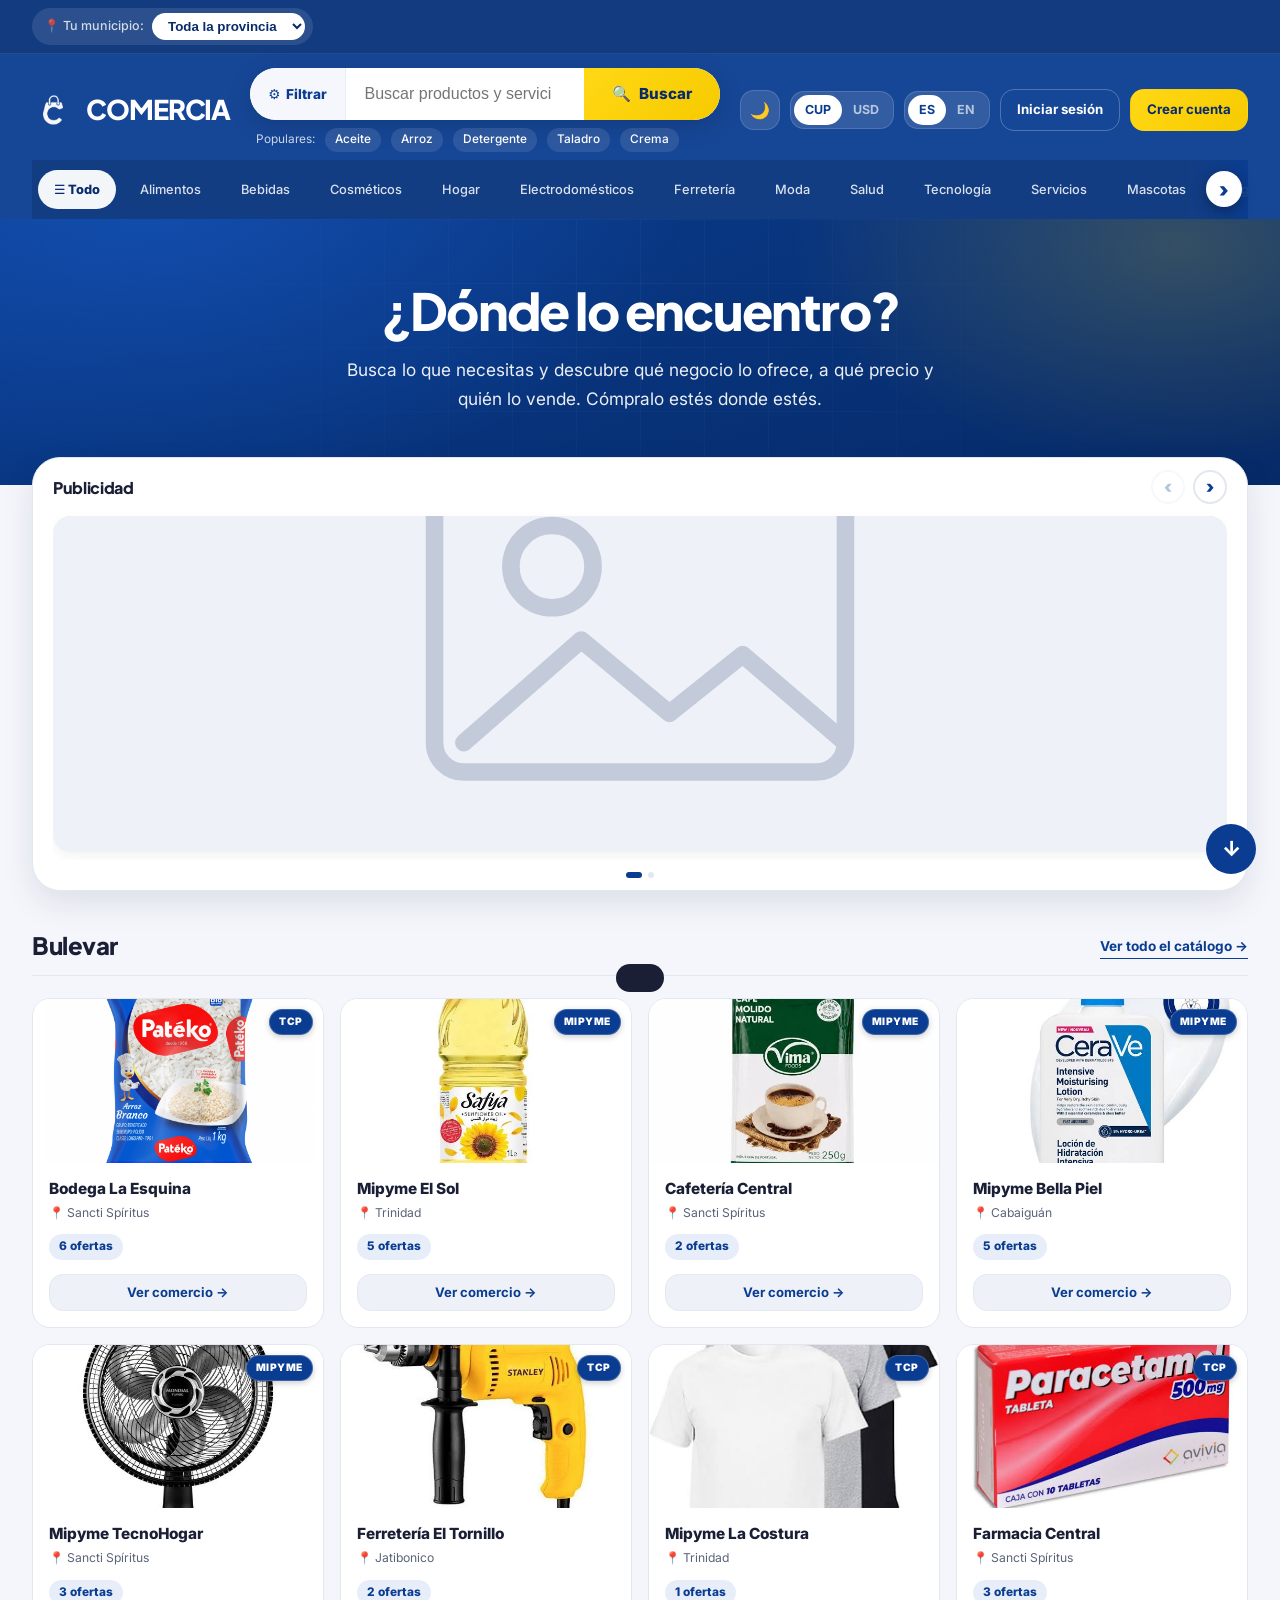
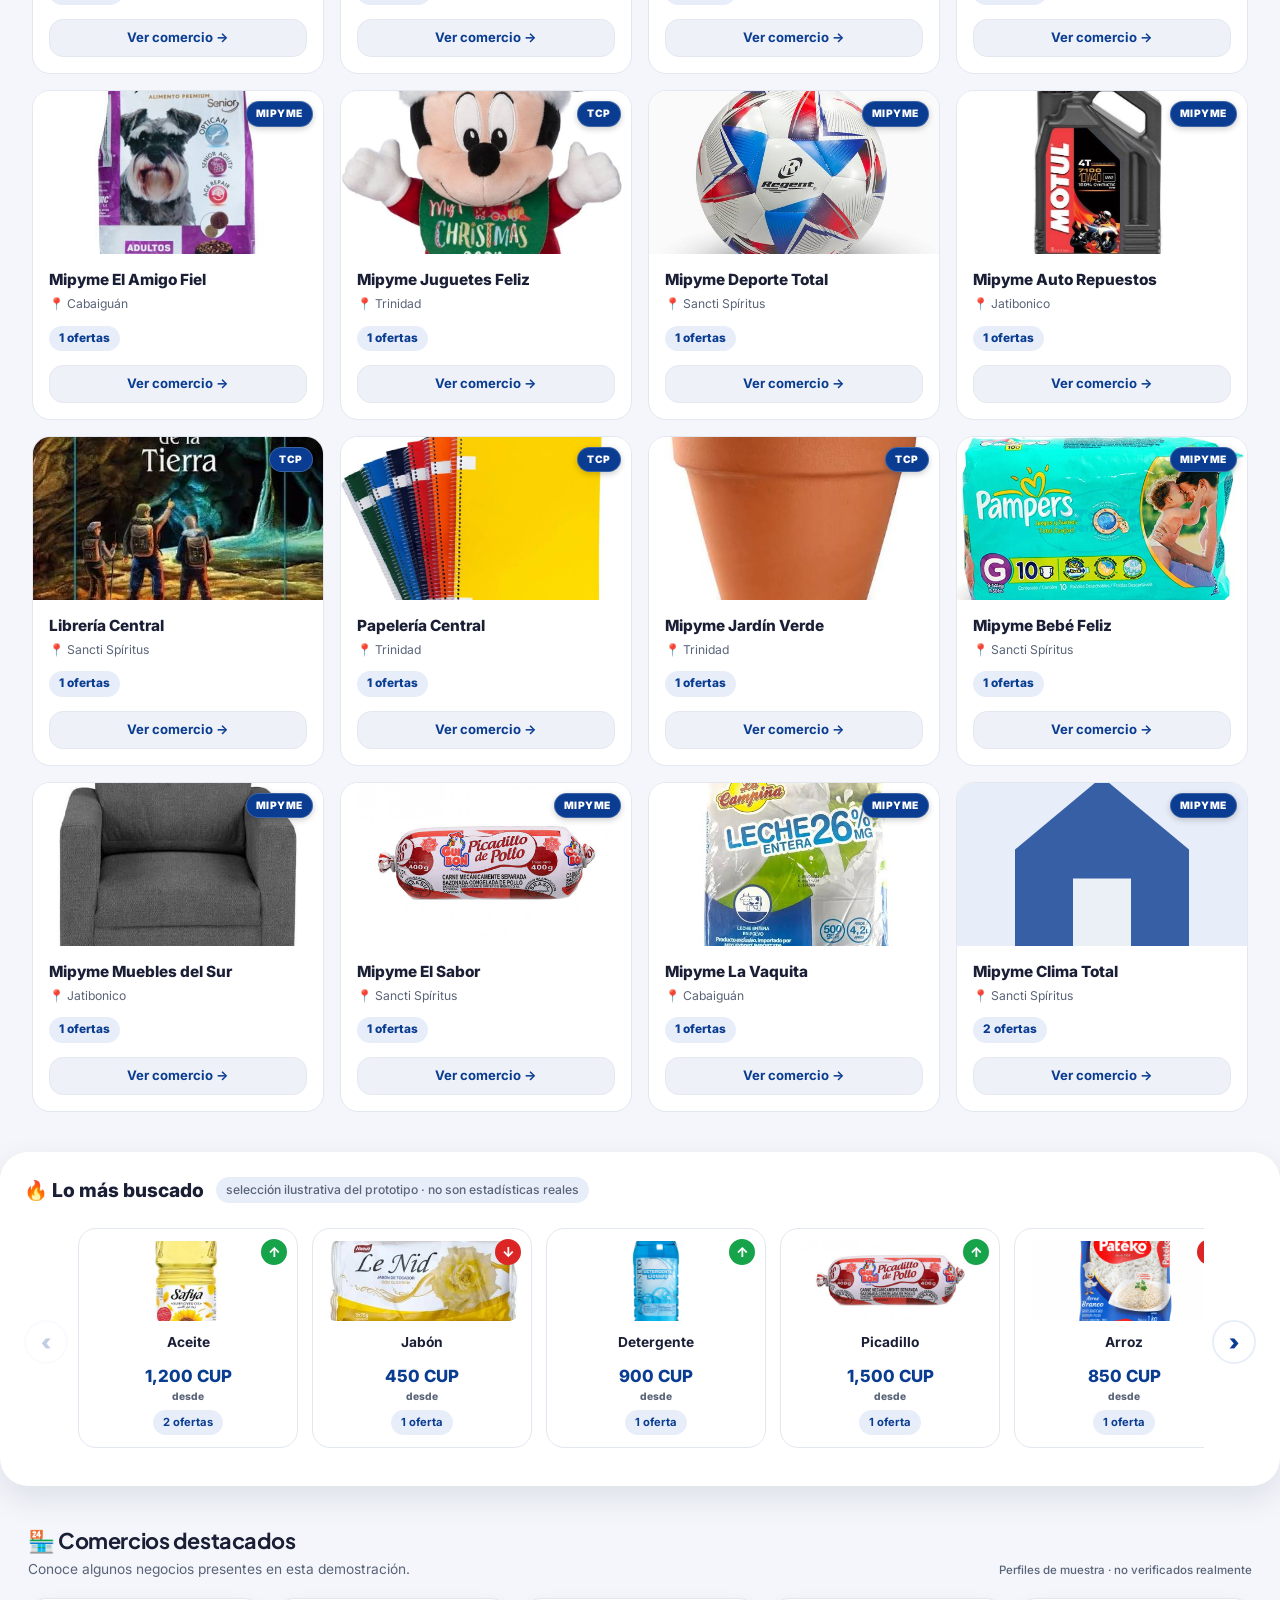
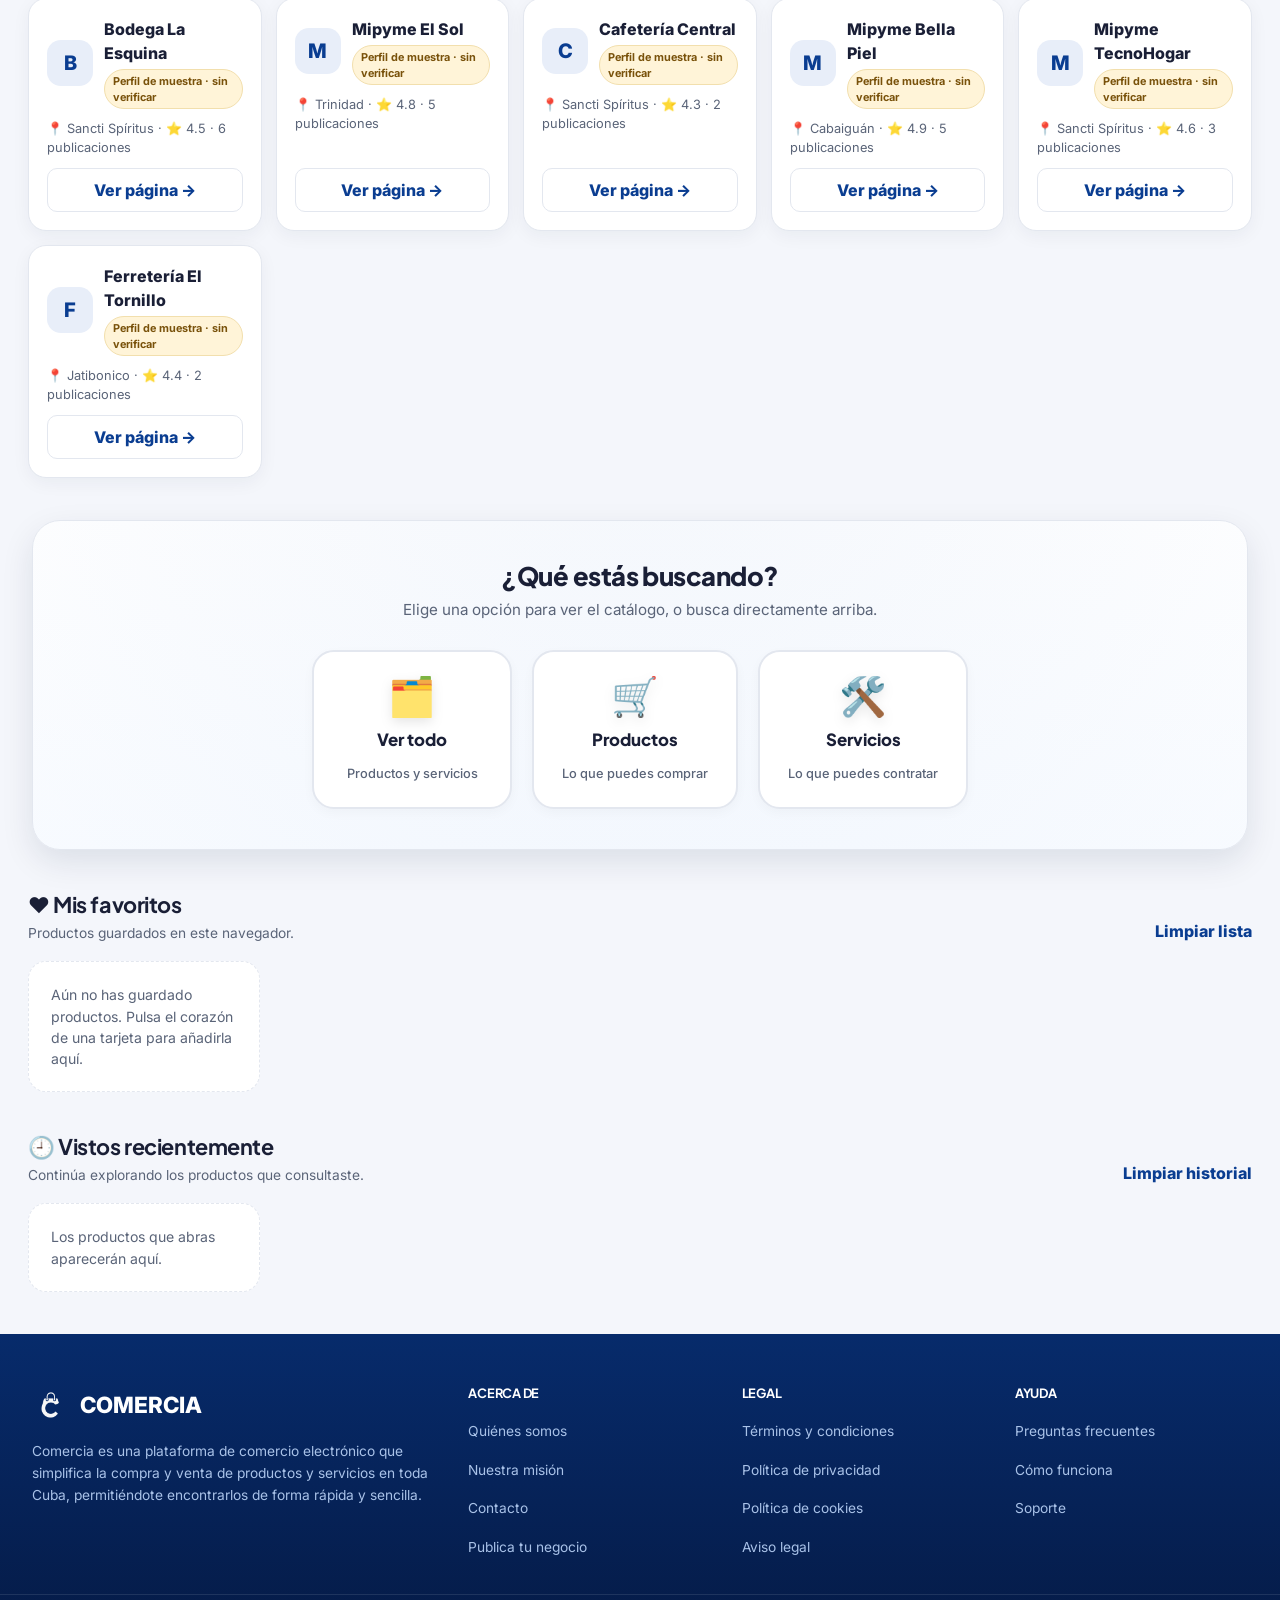
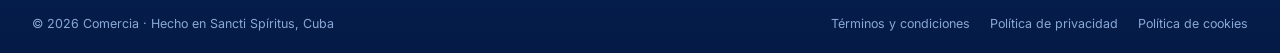
==== commit 3d6623ff: "Add files via upload" ====
--- a/demo/index.html
+++ b/demo/index.html
@@ -5,6 +5,7 @@
 <meta name="viewport" content="width=device-width, initial-scale=1.0, viewport-fit=cover">
 <title>Comercia — Los comercios de Cuba, más cerca de ti</title>
 <meta name="theme-color" content="#0a3d91">
+<meta name="description" content="Encuentra productos, servicios y comercios en Cuba. Compara ofertas y contacta directamente con cada negocio en Comercia.">
 <link rel="preconnect" href="https://fonts.googleapis.com">
 <link rel="preconnect" href="https://fonts.gstatic.com" crossorigin>
 <link href="https://fonts.googleapis.com/css2?family=Plus+Jakarta+Sans:wght@400;500;600;700;800&family=Inter:wght@400;500;600;700&display=swap" rel="stylesheet">
@@ -33,29 +34,30 @@
   body.modal-open { overflow: hidden; }
   h1,h2,h3,h4 { font-family: 'Plus Jakarta Sans','Inter',sans-serif; letter-spacing: -0.02em; line-height: 1.2; }
   img, svg { max-width: 100%; display: block; }
-
+  :focus-visible { outline: 3px solid #f6c900; outline-offset: 3px; }
+  button, a, select, input { -webkit-tap-highlight-color: transparent; }
+  button { font: inherit; }
+  button:disabled { cursor: not-allowed; }
+
+  /* ============ HEADER ============ */
   header { position: sticky; top: 0; z-index: 100; background: rgba(10,61,145,0.95); backdrop-filter: blur(20px); color: #fff; }
   body.dark header { background: rgba(11,18,32,0.95); }
   .top-bar { background: rgba(0,0,0,0.15); padding: 8px 32px; display: flex; align-items: center; gap: 18px; font-size: 0.78rem; border-bottom: 1px solid rgba(255,255,255,0.08); }
   .my-zone { display: flex; align-items: center; gap: 8px; background: rgba(255,255,255,0.1); padding: 5px 8px 5px 12px; border-radius: var(--radio-pill); }
   .my-zone label { color: rgba(255,255,255,0.8); white-space: nowrap; font-weight: 500; }
   .my-zone select { background: #fff; border: none; border-radius: var(--radio-pill); padding: 5px 12px; font-weight: 700; color: var(--azul-oscuro); cursor: pointer; max-width: 180px; }
-
   .main-header { padding: 14px 32px 8px; display: flex; align-items: center; gap: 20px; max-width: 1440px; margin: 0 auto; flex-wrap: wrap; }
   .logo { display: flex; align-items: center; gap: 10px; cursor: pointer; color: #fff; text-decoration: none; line-height: 1; }
   .logo-icon { width: 44px; height: 44px; object-fit: contain; }
   .logo-text { font-family: 'Plus Jakarta Sans',sans-serif; font-size: 1.7rem; font-weight: 800; letter-spacing: -0.04em; white-space: nowrap; }
-
   .search-wrapper { flex: 1; max-width: 820px; display: flex; flex-direction: column; gap: 8px; min-width: 0; }
   .search-container { display: flex; height: 52px; border-radius: var(--radio-pill); overflow: hidden; background: #fff; box-shadow: 0 6px 24px rgba(0,0,0,0.15); }
   .filters-trigger { background: #f5f7fc; border: none; border-right: 1px solid #e8ecf4; color: var(--azul); padding: 0 18px; font-weight: 800; cursor: pointer; display: flex; align-items: center; gap: 6px; border-radius: var(--radio-pill) 0 0 var(--radio-pill); font-size: 0.85rem; }
   .filters-badge { background: var(--azul); color: #fff; font-size: 0.66rem; font-weight: 800; min-width: 18px; height: 18px; border-radius: 999px; display: inline-flex; align-items: center; justify-content: center; padding: 0 5px; }
   .search-input { flex: 1; border: none; padding: 0 18px; font-size: 1rem; outline: none; background: #fff; color: #1a1f36; min-width: 0; font-weight: 500; }
   .search-btn { background: linear-gradient(135deg, var(--amarillo) 0%, var(--amarillo-hover) 100%); border: none; color: var(--azul-oscuro); padding: 0 28px; font-weight: 800; font-size: 0.95rem; cursor: pointer; display: flex; align-items: center; gap: 8px; border-radius: 0 var(--radio-pill) var(--radio-pill) 0; }
-
   .search-suggestions { display: flex; align-items: center; gap: 10px; font-size: 0.74rem; color: rgba(255,255,255,0.78); padding-left: 6px; flex-wrap: wrap; }
   .search-suggestions a { color: #fff; text-decoration: none; padding: 3px 10px; border-radius: var(--radio-pill); background: rgba(255,255,255,0.1); font-weight: 500; }
-
   .header-actions { display: flex; gap: 10px; align-items: center; margin-left: auto; }
   .theme-toggle { background: rgba(255,255,255,0.12); border: 1px solid rgba(255,255,255,0.15); color: #fff; cursor: pointer; width: 40px; height: 40px; border-radius: var(--radio-sm); font-size: 1rem; }
   .currency-toggle, .lang-toggle { display: flex; background: rgba(255,255,255,0.12); border: 1px solid rgba(255,255,255,0.15); border-radius: var(--radio-sm); padding: 3px; }
@@ -64,13 +66,14 @@
   .auth-btn { background: transparent; border: 1px solid rgba(255,255,255,0.25); color: #fff; cursor: pointer; padding: 10px 16px; border-radius: var(--radio-sm); font-size: 0.83rem; font-weight: 700; white-space: nowrap; }
   .auth-btn.primary { background: linear-gradient(135deg, var(--amarillo) 0%, var(--amarillo-hover) 100%); border-color: transparent; color: var(--azul-oscuro); }
 
+  /* ============ CATEGORÍAS ============ */
   .category-bar-wrap { position: relative; max-width: 1440px; margin: 0 auto; padding: 0 32px; }
   .category-bar-wrap::before, .category-bar-wrap::after { content: ''; position: absolute; top: 0; bottom: 0; width: 60px; pointer-events: none; z-index: 2; opacity: 0; transition: opacity var(--dur) ease; }
   .category-bar-wrap::before { left: 32px; background: linear-gradient(90deg, rgba(10,61,145,0.95) 0%, transparent 100%); }
   .category-bar-wrap::after { right: 32px; background: linear-gradient(270deg, rgba(10,61,145,0.95) 0%, transparent 100%); }
   .category-bar-wrap.can-scroll-left::before { opacity: 1; }
   .category-bar-wrap.can-scroll-right::after { opacity: 1; }
-  .category-bar-arrow { position: absolute; top: 50%; transform: translateY(-50%); width: 36px; height: 36px; border-radius: 50%; border: none; background: #fff; color: var(--azul); font-size: 1.3rem; font-weight: 900; cursor: pointer; z-index: 4; box-shadow: 0 4px 14px rgba(0,0,0,0.35); opacity: 0; pointer-events: none; }
+  .category-bar-arrow { position: absolute; top: 50%; transform: translateY(-50%); width: 36px; height: 36px; border-radius: 50%; border: none; background: #fff; color: var(--azul); font-size: 1.3rem; font-weight: 900; cursor: pointer; z-index: 4; box-shadow: 0 4px 14px rgba(0,0,0,0.35); opacity: 0; pointer-events: none; display: grid; place-items: center; }
   .category-bar-arrow.left { left: 38px; }
   .category-bar-arrow.right { right: 38px; }
   .category-bar-wrap.can-scroll-left .category-bar-arrow.left, .category-bar-wrap.can-scroll-right .category-bar-arrow.right { opacity: 1; pointer-events: auto; }
@@ -79,27 +82,258 @@
   .category-bar a { color: rgba(255,255,255,0.85); text-decoration: none; font-size: 0.8rem; font-weight: 500; padding: 10px 16px; margin: 6px 2px; white-space: nowrap; border-radius: var(--radio-pill); flex-shrink: 0; }
   .category-bar a.active { background: rgba(255,255,255,0.95); color: var(--azul-oscuro); font-weight: 800; }
 
-  .hero { background: var(--azul); color: #fff; padding: 64px 32px 76px; text-align: center; }
-  .hero h1 { font-size: clamp(1.8rem,4vw,2.6rem); font-weight: 800; margin-bottom: 20px; color: #fff; }
-  .hero p { opacity: 0.92; font-size: 1rem; max-width: 720px; margin: 0 auto; line-height: 1.65; }
-
-  .main { max-width: 1320px; margin: 0 auto; padding: 36px 32px 72px; }
+  /* ============ HERO ============ */
+  .hero {
+    position: relative;
+    background:
+      radial-gradient(900px 500px at 12% -10%, rgba(26,92,199,.55), transparent 60%),
+      radial-gradient(700px 400px at 92% 10%, rgba(255,216,20,.18), transparent 55%),
+      linear-gradient(158deg, #0a3d91 0%, #062a66 100%);
+    color: #fff;
+    padding: 64px 32px 72px;
+    text-align: center;
+    overflow: hidden;
+  }
+  .hero::after {
+    content: ''; position: absolute; inset: 0; pointer-events: none;
+    background-image:
+      linear-gradient(rgba(255,255,255,.035) 1px, transparent 1px),
+      linear-gradient(90deg, rgba(255,255,255,.035) 1px, transparent 1px);
+    background-size: 64px 64px;
+    -webkit-mask-image: radial-gradient(circle at 50% 30%, #000 0%, transparent 78%);
+            mask-image: radial-gradient(circle at 50% 30%, #000 0%, transparent 78%);
+  }
+  .hero-inner { position: relative; z-index: 1; max-width: 760px; margin: 0 auto; }
+  .hero h1 {
+    font-size: clamp(2rem, 4.2vw + .6rem, 3.2rem);
+    font-weight: 800;
+    margin-bottom: 18px;
+    color: #fff;
+    line-height: 1.08;
+    letter-spacing: -.035em;
+  }
+  .hero p { opacity: 0.92; font-size: clamp(.94rem,.4vw + .86rem,1.08rem); max-width: 620px; margin: 0 auto; line-height: 1.65; }
+
+  /* ============ BANNER PUBLICIDAD (MÁS PEQUEÑO) ============ */
+  .promo-section {
+    max-width: 1320px;
+    margin: -28px auto 0;
+    padding: 0 32px;
+    position: relative;
+    z-index: 20;
+  }
+  .promo-banner {
+    background: var(--blanco);
+    border-radius: var(--radio-xl);
+    box-shadow: var(--sombra-card);
+    overflow: hidden;
+    border: 1px solid var(--borde);
+  }
+  .promo-head {
+    display: flex; justify-content: space-between; align-items: center;
+    padding: 12px 20px 4px;
+  }
+  .promo-head-left h2 { font-size: 1rem; font-weight: 800; }
+  .promo-head-actions { display: flex; gap: 8px; align-items: center; }
+  .promo-arrow {
+    width: 34px; height: 34px; border-radius: 50%;
+    border: 2px solid var(--borde);
+    background: var(--blanco); color: var(--azul);
+    font-size: 1.1rem; font-weight: 900; cursor: pointer;
+    display: grid; place-items: center;
+    transition: background .2s var(--ease), border-color .2s var(--ease);
+  }
+  .promo-arrow:hover:not(:disabled) { background: var(--azul-claro); border-color: var(--azul); }
+  .promo-arrow:disabled { opacity: .3; cursor: not-allowed; }
+  
+  .promo-track-wrap { position: relative; padding: 0 20px 4px; }
+  .promo-track {
+    display: flex; gap: 16px;
+    overflow-x: auto; scrollbar-width: none;
+    padding: 8px 0;
+    scroll-snap-type: x mandatory;
+  }
+  .promo-track::-webkit-scrollbar { display: none; }
+  
+  /* Aspect ratio más ancho y bajo: 3.5 a 1 */
+  .promo-card {
+    flex: 0 0 100%;
+    scroll-snap-align: center;
+    border-radius: var(--radio-md);
+    overflow: hidden;
+    background: var(--gris-medio);
+    cursor: pointer;
+    position: relative;
+    aspect-ratio: 3.5 / 1; 
+    box-shadow: 0 4px 12px rgba(0,0,0,.05);
+    transition: transform .2s var(--ease), box-shadow .2s var(--ease);
+  }
+  .promo-card:hover { transform: translateY(-2px); box-shadow: var(--sombra-hover); }
+  .promo-card img { width: 100%; height: 100%; object-fit: cover; display: block; }
+  
+  .promo-dots { display: flex; justify-content: center; gap: 6px; padding: 8px 0 12px; }
+  .promo-dot { width: 6px; height: 6px; border-radius: 50%; background: var(--borde); border: none; cursor: pointer; transition: all .2s var(--ease); }
+  .promo-dot.active { width: 16px; border-radius: 3px; background: var(--azul); }
+
+  /* ============ BULEVAR ============ */
+  .bulevar { max-width: 1320px; margin: 40px auto 0; padding: 0 32px; }
+  .bulevar-head { display: flex; justify-content: space-between; align-items: flex-end; gap: 16px; flex-wrap: wrap; margin-bottom: 22px; padding-bottom: 16px; border-bottom: 1px solid var(--borde); }
+  .bulevar-head h2 { font-size: 1.5rem; font-weight: 800; display: flex; align-items: center; gap: 10px; }
+  .bulevar-link { font-size: .85rem; font-weight: 700; color: var(--azul); text-decoration: none; border-bottom: 1px solid currentColor; padding-bottom: 2px; cursor: pointer; background: none; border-top: none; border-left: none; border-right: none; }
+  .bulevar-grid { display: grid; grid-template-columns: repeat(4, 1fr); gap: 16px; }
+  
+  .negocio-card {
+    background: var(--blanco);
+    border: 1px solid var(--borde);
+    border-radius: var(--radio-md);
+    overflow: hidden;
+    cursor: pointer;
+    display: flex; flex-direction: column;
+    transition: transform .2s var(--ease), box-shadow .2s var(--ease), border-color .2s var(--ease);
+    text-decoration: none;
+  }
+  .negocio-card:hover { transform: translateY(-3px); box-shadow: var(--sombra-hover); border-color: transparent; }
+  .negocio-cover { position: relative; aspect-ratio: 16 / 9; background: var(--gris-medio); overflow: hidden; display: flex; align-items: center; justify-content: center; }
+  .negocio-cover img { width: 100%; height: 100%; object-fit: cover; }
+  .negocio-cover.default-logo { background: linear-gradient(135deg, var(--azul-claro) 0%, #dce6f9 100%); }
+  .negocio-cover.default-logo svg { width: 48px; height: 48px; opacity: 0.5; }
+  
+  /* BADGE TCP / MIPYME MEJORADO */
+  .negocio-tipo {
+    position: absolute; top: 10px; right: 10px;
+    background: var(--azul); /* Fondo oscuro para contraste */
+    color: #fff;
+    font-size: .64rem; font-weight: 900;
+    padding: 4px 9px; border-radius: var(--radio-pill);
+    text-transform: uppercase; letter-spacing: .05em;
+    box-shadow: 0 2px 6px rgba(0,0,0,0.2);
+    border: 1px solid rgba(255,255,255,0.2);
+  }
+  
+  .negocio-body { padding: 14px 16px 16px; display: flex; flex-direction: column; gap: 4px; flex: 1; }
+  .negocio-name { font-size: .96rem; font-weight: 800; color: var(--texto); }
+  .negocio-meta { font-size: .76rem; color: var(--texto-suave); display: flex; gap: 6px; align-items: center; flex-wrap: wrap; }
+  .negocio-count { margin-top: 8px; font-size: .74rem; font-weight: 800; color: var(--azul); background: var(--azul-claro); padding: 4px 10px; border-radius: var(--radio-pill); align-self: flex-start; }
+  
+  /* BOTÓN VER COMERCIO */
+  .negocio-cta {
+    margin-top: 10px;
+    width: 100%;
+    padding: 8px 12px;
+    background: var(--gris-medio);
+    border: 1px solid var(--borde);
+    border-radius: var(--radio-sm);
+    font-size: .82rem;
+    font-weight: 700;
+    color: var(--azul);
+    text-align: center;
+    transition: all .2s var(--ease);
+  }
+  .negocio-card:hover .negocio-cta {
+    background: var(--azul);
+    color: #fff;
+    border-color: var(--azul);
+  }
+
+  /* ============ LO MÁS BUSCADO ============ */
+  .top-search-section { max-width: 1320px; margin: 40px auto 0; background: var(--blanco); border-radius: var(--radio-xl); padding: 24px; box-shadow: var(--sombra-card); position: relative; z-index: 20; }
+  .top-search-header { margin-bottom: 18px; }
+  .top-search-title { font-size: 1.2rem; font-weight: 800; display: flex; align-items: center; gap: 12px; flex-wrap: wrap; }
+  .top-search-title .sub { font-size: 0.76rem; color: var(--texto-suave); background: var(--azul-claro); padding: 4px 10px; border-radius: var(--radio-pill); font-weight: 500; }
+  .carousel-wrapper { display: flex; gap: 8px; }
+  .carousel-track { display: flex; gap: 14px; overflow-x: auto; scrollbar-width: none; padding: 6px 2px 14px; flex: 1; }
+  .carousel-track::-webkit-scrollbar { display: none; }
+  .carousel-track .ts-card { flex: 0 0 calc((100% - 56px) / 4); min-width: 150px; max-width: 220px; }
+  .carousel-arrow { flex-shrink: 0; width: 44px; height: 44px; border-radius: 50%; border: 2px solid var(--azul-claro); background: var(--blanco); color: var(--azul); font-size: 1.4rem; font-weight: 900; cursor: pointer; align-self: center; }
+  .carousel-arrow:disabled { opacity: 0.25; cursor: not-allowed; }
+  .ts-card { background: var(--blanco); border: 1px solid var(--borde); border-radius: var(--radio-md); padding: 12px 10px; cursor: pointer; display: flex; flex-direction: column; gap: 6px; min-height: 190px; text-align: center; position: relative; }
+  .ts-trend { position: absolute; top: 10px; right: 10px; width: 26px; height: 26px; border-radius: 50%; display: flex; align-items: center; justify-content: center; font-size: 0.85rem; font-weight: 800; color: #fff; }
+  .ts-trend.up { background: var(--verde); }
+  .ts-trend.down { background: var(--rojo); }
+  .ts-trend.equal { background: #94a3b8; }
+  .ts-img-wrapper { width: 100%; height: 80px; border-radius: var(--radio-sm); overflow: hidden; background: var(--azul-claro); }
+  .ts-img-wrapper img { width: 100%; height: 100%; object-fit: cover; }
+  .ts-name { font-size: 0.86rem; font-weight: 700; min-height: 2.2em; display: flex; align-items: center; justify-content: center; }
+  .ts-price { font-size: 1.05rem; font-weight: 800; color: var(--azul); }
+  .ts-price small { font-size: 0.64rem; color: var(--texto-suave); display: block; }
+  .ts-count { font-size: 0.7rem; font-weight: 700; padding: 4px 10px; border-radius: var(--radio-pill); background: var(--azul-claro); color: var(--azul); margin-top: auto; align-self: center; }
+
+  /* ============ SELECTOR MEJORADO ESTÉTICAMENTE ============ */
+  .selector-bloque { max-width: 1320px; margin: 40px auto 0; padding: 0 32px; }
+  .selector-card { 
+    background: linear-gradient(180deg, var(--blanco) 0%, #f8fbff 100%);
+    border: 1px solid var(--borde); 
+    border-radius: var(--radio-xl); 
+    padding: 40px 32px; 
+    text-align: center; 
+    box-shadow: var(--sombra-card); 
+    position: relative;
+    overflow: hidden;
+  }
+  .selector-card::before {
+    content: ''; position: absolute; top: -50%; left: -50%; width: 200%; height: 200%;
+    background: radial-gradient(circle at 50% 0%, rgba(26,92,199,0.05) 0%, transparent 60%);
+    pointer-events: none;
+  }
+  .selector-card h2 { font-size: 1.6rem; font-weight: 800; margin-bottom: 8px; color: var(--texto); position: relative; z-index: 1; }
+  .selector-card p { font-size: .95rem; color: var(--texto-suave); margin-bottom: 28px; position: relative; z-index: 1; }
+  
+  .selector-options { display: flex; justify-content: center; gap: 20px; flex-wrap: wrap; position: relative; z-index: 1; }
+  
+  .selector-option { 
+    background: var(--blanco); 
+    border: 2px solid var(--borde); 
+    border-radius: var(--radio-lg); 
+    padding: 24px 28px; 
+    cursor: pointer; 
+    font-family: 'Plus Jakarta Sans',sans-serif; 
+    font-weight: 800; 
+    font-size: 1.05rem; 
+    color: var(--texto); 
+    display: flex; 
+    flex-direction: column; 
+    align-items: center; 
+    gap: 12px; 
+    min-width: 200px; 
+    transition: all .25s var(--ease); 
+    box-shadow: 0 4px 12px rgba(0,0,0,0.03);
+  }
+  .selector-option:hover { 
+    border-color: var(--azul); 
+    transform: translateY(-4px); 
+    box-shadow: 0 12px 24px rgba(10,61,145,0.15); 
+    background: #fff;
+  }
+  .selector-option .sel-icon { 
+    font-size: 2.4rem; 
+    line-height: 1; 
+    filter: drop-shadow(0 4px 6px rgba(0,0,0,0.1)); 
+  }
+  .selector-option .sel-sub { 
+    font-size: .8rem; 
+    font-weight: 500; 
+    color: var(--texto-suave); 
+    font-family: 'Inter',sans-serif; 
+  }
+
+  /* ============ MAIN / CATÁLOGO ============ */
+  .main { max-width: 1320px; margin: 0 auto; padding: 40px 32px 72px; }
+  .main.oculto { display: none; }
   .seccion-bloque { margin-bottom: 56px; }
   .seccion-bloque.oculto { display: none; }
   .seccion-header { display: flex; justify-content: space-between; margin-bottom: 24px; flex-wrap: wrap; gap: 12px; padding-bottom: 16px; border-bottom: 1px solid var(--borde); }
   .seccion-header-left { display: flex; align-items: center; gap: 12px; flex-wrap: wrap; }
   .seccion-header h2 { font-size: 1.4rem; font-weight: 800; display: flex; align-items: center; gap: 10px; }
   .seccion-header .pill { background: var(--azul-claro); color: var(--azul); font-size: 0.74rem; padding: 6px 14px; border-radius: var(--radio-pill); font-weight: 700; }
-
   .filter-notice { background: var(--azul-claro); border: 1px solid rgba(10,61,145,0.15); border-radius: var(--radio-md); padding: 14px 18px; margin-bottom: 22px; display: flex; justify-content: space-between; gap: 12px; flex-wrap: wrap; align-items: center; }
   .filter-notice-text { font-size: 0.9rem; color: var(--azul); font-weight: 600; display: flex; align-items: center; gap: 8px; flex-wrap: wrap; }
   .filter-notice-text .chip { background: var(--azul); color: #fff; padding: 4px 12px; border-radius: var(--radio-pill); font-size: 0.78rem; font-weight: 700; }
   .clear-filters-btn { background: var(--blanco); border: 1.5px solid var(--azul); color: var(--azul); padding: 8px 16px; border-radius: var(--radio-sm); font-size: 0.82rem; font-weight: 700; cursor: pointer; }
-
   .results-header { display: flex; justify-content: flex-end; margin-bottom: 20px; }
   .sort-control { display: flex; align-items: center; gap: 8px; font-size: 0.85rem; color: var(--texto-suave); }
   .sort-control select { padding: 9px 14px; border: 1.5px solid var(--borde); border-radius: var(--radio-sm); font-size: 0.85rem; background: var(--blanco); color: var(--texto); cursor: pointer; font-weight: 600; }
 
+  /* ============ TARJETAS ============ */
   .result-grid { display: grid; grid-template-columns: repeat(3, 1fr); gap: 20px; }
   .result-card { background: var(--blanco); border: 1px solid var(--borde); border-radius: var(--radio-md); overflow: hidden; cursor: pointer; display: flex; flex-direction: column; transition: all var(--dur) var(--ease); }
   .result-card:hover { box-shadow: var(--sombra-hover); transform: translateY(-4px); border-color: transparent; }
@@ -113,6 +347,10 @@
   .result-badge-top.servicio { background: rgba(232,238,249,0.95); color: var(--azul); }
   .result-badge-top.entrega { background: #dcfce7; color: #166534; }
   .result-badge-top.agotado { background: #fee2e2; color: #991b1b; }
+  .result-trend { position: absolute; top: 12px; left: 12px; width: 28px; height: 28px; border-radius: 50%; display: flex; align-items: center; justify-content: center; font-size: 0.85rem; font-weight: 900; color: #fff; z-index: 3; box-shadow: 0 2px 8px rgba(0,0,0,.15); }
+  .result-trend.up { background: var(--verde); }
+  .result-trend.down { background: var(--rojo); }
+  .result-trend.equal { background: #94a3b8; }
   .result-info { padding: 14px 16px 16px; display: flex; flex-direction: column; gap: 6px; flex: 1; }
   .result-categoria { font-size: 0.66rem; font-weight: 800; text-transform: uppercase; letter-spacing: 0.06em; color: var(--texto-suave); }
   .result-info h3 { font-size: 0.92rem; font-weight: 700; line-height: 1.35; display: -webkit-box; -webkit-line-clamp: 2; -webkit-box-orient: vertical; overflow: hidden; min-height: 2.5em; }
@@ -124,41 +362,15 @@
   .result-precio-big .unidad { font-size: 0.7rem; color: var(--texto-suave); }
   .result-vendor-line { display: flex; gap: 5px; font-size: 0.72rem; color: var(--texto-suave); margin-top: 4px; padding-top: 8px; border-top: 1px solid var(--borde-suave); }
   .vendor-dot { width: 6px; height: 6px; border-radius: 50%; background: var(--verde); flex-shrink: 0; }
-
   .empty { text-align: center; padding: 60px 24px; background: var(--blanco); border: 2px dashed var(--borde); border-radius: var(--radio-lg); color: var(--texto-suave); grid-column: 1 / -1; }
   .empty .big { font-size: 3rem; margin-bottom: 14px; }
   .empty .hint button { margin-top: 12px; background: var(--azul); color: #fff; border: none; padding: 10px 20px; border-radius: var(--radio-sm); font-weight: 700; cursor: pointer; }
-
   .pagination { display: flex; justify-content: center; gap: 6px; margin-top: 28px; flex-wrap: wrap; }
   .pagination button { min-width: 42px; height: 42px; padding: 0 12px; border-radius: var(--radio-pill); border: 1.5px solid transparent; background: var(--blanco); color: var(--texto); font-weight: 700; cursor: pointer; }
   .pagination button.active { background: var(--azul); color: #fff; }
   .pagination button:disabled { opacity: 0.4; cursor: not-allowed; }
 
-  /* TOP SEARCH — ahora al final de servicios */
-  .top-search-section { max-width: 1320px; margin: 56px auto 0; background: var(--blanco); border-radius: var(--radio-xl); padding: 28px; box-shadow: var(--sombra-card); position: relative; z-index: 20; }
-  .top-search-header { margin-bottom: 18px; }
-  .top-search-title { font-size: 1.2rem; font-weight: 800; display: flex; align-items: center; gap: 12px; flex-wrap: wrap; }
-  .top-search-title .sub { font-size: 0.76rem; color: var(--texto-suave); background: var(--azul-claro); padding: 4px 10px; border-radius: var(--radio-pill); font-weight: 500; }
-
-  .carousel-wrapper { display: flex; gap: 8px; }
-  .carousel-track { display: flex; gap: 14px; overflow-x: auto; scrollbar-width: none; padding: 6px 2px 14px; flex: 1; }
-  .carousel-track::-webkit-scrollbar { display: none; }
-  .carousel-track .ts-card { flex: 0 0 calc((100% - 56px) / 4); min-width: 150px; max-width: 220px; }
-  .carousel-arrow { flex-shrink: 0; width: 48px; height: 48px; border-radius: 50%; border: 2px solid var(--azul-claro); background: var(--blanco); color: var(--azul); font-size: 1.4rem; font-weight: 900; cursor: pointer; align-self: center; }
-  .carousel-arrow:disabled { opacity: 0.25; cursor: not-allowed; }
-
-  .ts-card { background: var(--blanco); border: 1px solid var(--borde); border-radius: var(--radio-md); padding: 12px 10px; cursor: pointer; display: flex; flex-direction: column; gap: 6px; min-height: 190px; text-align: center; position: relative; }
-  .ts-trend { position: absolute; top: 10px; right: 10px; width: 26px; height: 26px; border-radius: 50%; display: flex; align-items: center; justify-content: center; font-size: 0.85rem; font-weight: 800; color: #fff; }
-  .ts-trend.up { background: var(--verde); }
-  .ts-trend.down { background: var(--rojo); }
-  .ts-trend.equal { background: #94a3b8; }
-  .ts-img-wrapper { width: 100%; height: 80px; border-radius: var(--radio-sm); overflow: hidden; background: var(--azul-claro); }
-  .ts-img-wrapper img { width: 100%; height: 100%; object-fit: cover; }
-  .ts-name { font-size: 0.86rem; font-weight: 700; min-height: 2.2em; display: flex; align-items: center; justify-content: center; }
-  .ts-price { font-size: 1.05rem; font-weight: 800; color: var(--azul); }
-  .ts-price small { font-size: 0.64rem; color: var(--texto-suave); display: block; }
-  .ts-count { font-size: 0.7rem; font-weight: 700; padding: 4px 10px; border-radius: var(--radio-pill); background: var(--azul-claro); color: var(--azul); margin-top: auto; align-self: center; }
-
+  /* ============ MODALES ============ */
   .modal { position: fixed; inset: 0; background: rgba(10,30,60,0.65); backdrop-filter: blur(10px); z-index: 300; display: none; align-items: center; justify-content: center; padding: 20px; }
   .modal.show { display: flex; }
   .modal-content { background: var(--blanco); border-radius: var(--radio-xl); width: 100%; max-width: 1040px; max-height: 92vh; overflow: hidden; }
@@ -167,23 +379,19 @@
   .modal-header-slim .negocio { font-size: 1rem; font-weight: 800; }
   .modal-header-slim .tipo { font-size: 0.74rem; color: var(--texto-suave); }
   .modal-close-x { background: var(--gris-medio); border: none; color: var(--texto); width: 38px; height: 38px; border-radius: 50%; font-size: 1.2rem; cursor: pointer; }
-
   .producto-grid { display: grid; grid-template-columns: 400px 1fr; gap: 40px; padding: 32px 28px 28px; }
   .producto-imagen-lens { position: relative; width: 100%; aspect-ratio: 1 / 1; border-radius: var(--radio-md); overflow: hidden; background: var(--gris-medio); border: 1px solid var(--borde); cursor: zoom-in; }
   .producto-imagen-lens img { width: 100%; height: 100%; object-fit: cover; transition: transform 120ms ease-out; }
   .producto-imagen-lens .zoom-hint { position: absolute; bottom: 12px; right: 12px; background: rgba(0,0,0,0.7); color: #fff; padding: 6px 12px; border-radius: var(--radio-pill); font-size: 0.7rem; font-weight: 700; }
-
   .ficha-encabezado { margin-bottom: 22px; }
   .ficha-categoria-badge { display: inline-flex; font-size: 0.7rem; font-weight: 800; color: var(--azul); background: var(--azul-claro); padding: 5px 12px; border-radius: var(--radio-pill); margin-bottom: 14px; text-transform: uppercase; }
   .ficha-titulo { font-size: 1.65rem; font-weight: 800; margin-bottom: 8px; }
   .ficha-presentacion { font-size: 0.88rem; color: var(--texto-suave); font-weight: 500; }
-
   .ficha-bloque { padding: 22px 0; border-bottom: 1px solid var(--borde-suave); }
   .ficha-bloque:first-child { padding-top: 0; }
   .ficha-bloque:last-child { border-bottom: none; padding-bottom: 0; }
   .ficha-bloque-titulo { font-size: 0.72rem; font-weight: 800; text-transform: uppercase; color: var(--texto-suave); margin-bottom: 12px; }
   .ficha-descripcion { font-size: 0.94rem; line-height: 1.75; }
-
   .ficha-precio-block { display: flex; justify-content: space-between; gap: 16px; margin-bottom: 16px; flex-wrap: wrap; align-items: flex-end; }
   .ficha-precio-label { font-size: 0.72rem; font-weight: 700; color: var(--texto-suave); text-transform: uppercase; }
   .ficha-precio { font-size: 2.2rem; font-weight: 800; line-height: 1; }
@@ -192,22 +400,18 @@
   .ficha-disponibilidad.verde { background: var(--verde-claro); color: #166534; }
   .ficha-disponibilidad.amarillo { background: #fef3c7; color: #92400e; }
   .ficha-disponibilidad.rojo { background: var(--rojo-claro); color: #991b1b; }
-
   .ficha-entrega-box { display: flex; gap: 12px; background: #eff6ff; border: 1px solid #bfdbfe; padding: 14px 16px; border-radius: var(--radio-md); margin-top: 16px; }
   .ficha-entrega-icon { font-size: 1.5rem; }
   .ficha-entrega-texto { font-size: 0.86rem; font-weight: 600; line-height: 1.5; }
   .ficha-entrega-texto strong { color: var(--azul); display: block; font-size: 0.72rem; text-transform: uppercase; margin-bottom: 3px; }
-
   .ficha-comercio-grid { display: grid; grid-template-columns: 1fr 1fr; gap: 16px 24px; }
   .ficha-dato-label { font-size: 0.68rem; color: var(--texto-suave); font-weight: 700; text-transform: uppercase; display: block; }
   .ficha-dato-valor { font-size: 0.9rem; font-weight: 600; word-break: break-word; }
-
   .ficha-servicios-row { display: flex; flex-wrap: wrap; gap: 8px; }
   .ficha-servicio-pill { display: inline-flex; gap: 6px; padding: 8px 14px; border-radius: var(--radio-pill); font-size: 0.8rem; font-weight: 700; background: var(--gris-medio); }
   .ficha-servicio-pill.si { background: var(--verde-claro); color: #166534; }
   .ficha-servicio-pill.rating { background: #fef3c7; color: #92400e; }
   .ficha-servicio-pill.servicio { background: var(--azul-claro); color: var(--azul); }
-
   .ficha-cta-row { display: grid; grid-template-columns: 1fr 1fr; gap: 10px; margin-top: 10px; }
   .ficha-cta-btn { padding: 14px; border-radius: var(--radio-md); font-weight: 800; font-size: 0.9rem; cursor: pointer; border: none; min-height: 52px; font-family: 'Plus Jakarta Sans',sans-serif; }
   .ficha-cta-btn.llamar { background: linear-gradient(135deg, var(--verde) 0%, #15803d 100%); color: #fff; }
@@ -215,7 +419,6 @@
   .ficha-cta-btn.share { background: var(--azul-medio); color: #fff; }
   .ficha-cta-btn.map { background: #ea4335; color: #fff; }
   .ficha-actualizacion { text-align: center; font-size: 0.76rem; color: var(--texto-suave); padding: 12px; background: var(--gris-medio); border-radius: var(--radio-md); font-weight: 600; margin-top: 14px; }
-
   .modal-content.modal-auth { max-width: 560px; }
   .modal-content.modal-info { max-width: 680px; }
   .auth-tabs { display: flex; border-bottom: 1px solid var(--borde); margin-bottom: 22px; gap: 4px; background: var(--gris-medio); padding: 4px; border-radius: var(--radio-sm); }
@@ -236,7 +439,6 @@
   .account-fields { display: none; }
   .account-fields.active { display: block; }
   .form-section-title { font-size: 0.74rem; font-weight: 800; text-transform: uppercase; color: var(--azul); margin: 22px 0 12px; padding-bottom: 8px; border-bottom: 2px solid var(--azul-claro); }
-
   .info-modal-body { padding: 24px 32px 32px; }
   .info-modal-body p { font-size: 0.94rem; line-height: 1.75; margin-bottom: 14px; }
   .info-modal-body strong { font-weight: 800; }
@@ -244,13 +446,12 @@
   .info-modal-body ul { margin: 0 0 14px 0; padding-left: 22px; }
   .info-modal-body li { font-size: 0.94rem; line-height: 1.75; margin-bottom: 8px; }
   .info-modal-body .info-highlight { background: var(--azul-claro); border-left: 4px solid var(--azul); padding: 14px 18px; border-radius: var(--radio-sm); margin: 16px 0; font-size: 0.92rem; line-height: 1.65; }
-
   .lightbox { position: fixed; inset: 0; background: rgba(0,0,0,0.92); z-index: 500; display: none; align-items: center; justify-content: center; padding: 24px; cursor: zoom-out; }
   .lightbox.show { display: flex; }
   .lightbox img { max-width: 95vw; max-height: 90vh; object-fit: contain; border-radius: var(--radio-md); }
   .lightbox-close { position: absolute; top: 20px; right: 20px; background: rgba(255,255,255,0.15); border: none; color: #fff; width: 44px; height: 44px; border-radius: 50%; font-size: 1.4rem; cursor: pointer; }
 
-  /* DRAWER con bordes más redondeados */
+  /* ============ DRAWER ============ */
   .drawer-overlay { position: fixed; inset: 0; background: rgba(10,30,60,0.55); z-index: 500; opacity: 0; pointer-events: none; transition: opacity var(--dur) ease; }
   .drawer-overlay.show { opacity: 1; pointer-events: auto; }
   .drawer { position: fixed; top: 0; left: 0; bottom: 0; width: min(440px, 92vw); background: var(--gris); z-index: 501; transform: translateX(-100%); display: flex; flex-direction: column; transition: transform 320ms var(--ease); border-radius: 0 var(--radio-xl) var(--radio-xl) 0; overflow: hidden; }
@@ -291,13 +492,13 @@
 
   .toast { position: fixed; bottom: 28px; left: 50%; transform: translateX(-50%) translateY(120px); background: var(--texto); color: var(--blanco); padding: 14px 24px; border-radius: var(--radio-md); font-size: 0.9rem; font-weight: 600; z-index: 400; transition: transform 400ms var(--ease); }
   .toast.show { transform: translateX(-50%) translateY(0); }
-
   .scroll-fab { position: fixed; right: 24px; z-index: 250; width: 50px; height: 50px; border-radius: 50%; border: none; cursor: pointer; color: #fff; background: var(--azul); opacity: 0; pointer-events: none; font-size: 1.3rem; font-weight: 800; }
   .scroll-fab.show { opacity: 1; pointer-events: auto; }
   #fabTop { bottom: 92px; }
   #fabBottom { bottom: 26px; }
 
-  footer { background: linear-gradient(180deg, var(--azul-oscuro) 0%, #051a45 100%); color: #cddcf5; margin-top: 60px; }
+  /* ============ FOOTER ============ */
+  footer { background: linear-gradient(180deg, var(--azul-oscuro) 0%, #051a45 100%); color: #cddcf5; margin-top: 0; }
   .footer-inner { max-width: 1320px; margin: 0 auto; padding: 52px 32px 32px; display: grid; grid-template-columns: 1.7fr repeat(3, 1fr); gap: 40px; }
   .footer-brand { display: flex; flex-direction: column; gap: 16px; }
   .footer-logo { display: flex; align-items: center; gap: 10px; }
@@ -311,18 +512,22 @@
   .footer-bottom .legal-links { display: flex; gap: 20px; flex-wrap: wrap; }
   .footer-bottom .legal-links a { color: #8aa8d6; cursor: pointer; }
 
+  /* ============ RESPONSIVE ============ */
   @media (max-width: 1100px) {
     .result-grid { grid-template-columns: repeat(2, 1fr); }
     .producto-grid { grid-template-columns: 340px 1fr; gap: 32px; }
     .carousel-track .ts-card { flex: 0 0 calc((100% - 42px) / 3); }
+    .bulevar-grid { grid-template-columns: repeat(3, 1fr); }
   }
   @media (max-width: 900px) {
     .main-header { flex-wrap: wrap; padding: 12px 20px 6px; }
     .search-wrapper { order: 3; flex-basis: 100%; max-width: 100%; }
     .carousel-track .ts-card { flex: 0 0 calc((100% - 28px) / 2); }
     .main { padding: 32px 20px 60px; }
+    .bulevar-grid { grid-template-columns: repeat(2, 1fr); }
     .footer-inner { grid-template-columns: 1fr 1fr; gap: 32px; }
     .footer-brand { grid-column: 1 / -1; }
+    .promo-section, .bulevar, .selector-bloque { padding: 0 20px; }
   }
   @media (max-width: 780px) {
     .producto-grid { grid-template-columns: 1fr; gap: 24px; padding: 24px 20px; }
@@ -345,23 +550,88 @@
     .search-container { height: 48px; }
     .search-suggestions { display: none; }
     .category-bar-wrap { padding: 0 12px; }
+    .category-bar-wrap::before { left: 12px; }
+    .category-bar-wrap::after { right: 12px; }
+    .category-bar-arrow.left { left: 16px; }
+    .category-bar-arrow.right { right: 16px; }
     .category-bar a { padding: 9px 14px; font-size: 0.76rem; }
-    .hero { padding: 44px 16px 56px; }
-    .hero h1 { font-size: 1.4rem; }
-    .hero p { font-size: 0.88rem; }
+    .hero { padding: 52px 16px 64px; }
+    .hero h1 { font-size: clamp(1.7rem, 7vw, 2.3rem); }
+    .hero p { font-size: 0.9rem; }
     .main { padding: 24px 12px 44px; }
     .result-grid { grid-template-columns: 1fr; gap: 16px; }
     .seccion-header h2 { font-size: 1.15rem; }
+    .bulevar-grid { grid-template-columns: 1fr; }
+    .promo-section { padding: 0 12px; margin-top: -20px; }
+    .promo-track-wrap { padding: 0 12px 6px; }
+    .bulevar, .selector-bloque { padding: 0 12px; margin-top: 32px; }
+    .selector-option { min-width: 100%; }
+    .top-search-section { margin: 0 12px 32px; padding: 20px 16px; }
     .footer-inner { grid-template-columns: 1fr; padding: 36px 16px 24px; gap: 28px; }
     .footer-bottom { flex-direction: column; text-align: center; padding: 16px; }
     .modal { padding: 10px; }
     .drawer { top: auto; left: 0; right: 0; bottom: 0; width: 100%; max-height: 88vh; border-radius: var(--radio-xl) var(--radio-xl) 0 0; transform: translateY(100%); }
     .drawer.show { transform: translateY(0); }
     .drawer-header { border-radius: var(--radio-xl) var(--radio-xl) 0 0; }
-    .drawer-footer { border-radius: 0; }
-    .top-search-section { margin: 32px 12px 0; padding: 20px 16px; }
-    .drawer-footer { grid-template-columns: 1fr; }
-  }
+    .drawer-footer { border-radius: 0; grid-template-columns: 1fr; }
+  }
+  @media (max-width: 600px) {
+    .search-container { border-radius: 16px; }
+    .filters-trigger { padding: 0 12px; font-size: .78rem; }
+    .search-input { padding: 0 10px; font-size: .9rem; }
+    .search-btn { padding: 0 14px; font-size: .82rem; }
+    .auth-btn { padding: 9px 11px; font-size: .76rem; }
+    .promo-card { aspect-ratio: 2.5 / 1; }
+  }
+  @media (prefers-reduced-motion: reduce) {
+    *, *::before, *::after { animation-duration: .01ms !important; transition-duration: .01ms !important; scroll-behavior: auto !important; }
+  }
+
+  /* ============ MEJORAS DE DEMOSTRACIÓN COMERCIA ============ */
+  .extra-section{max-width:1376px;margin:42px auto;padding:0 28px}
+  .extra-head{display:flex;align-items:end;justify-content:space-between;gap:16px;margin-bottom:18px}
+  .extra-head h2{font-size:1.35rem;color:var(--texto)}
+  .extra-head p{font-size:.86rem;color:var(--texto-suave);margin-top:5px}
+  .merchant-grid{display:grid;grid-template-columns:repeat(auto-fit,minmax(220px,1fr));gap:14px}
+  .merchant-card{background:var(--blanco);border:1px solid var(--borde);border-radius:var(--radio-md);padding:18px;box-shadow:0 5px 18px rgba(10,30,60,.05);display:flex;flex-direction:column;gap:10px}
+  .merchant-top{display:flex;align-items:center;gap:11px}
+  .merchant-avatar{width:46px;height:46px;border-radius:14px;background:var(--azul-claro);color:var(--azul);display:grid;place-items:center;font-size:1.25rem;font-weight:800;flex-shrink:0}
+  .merchant-name{font-weight:800;color:var(--texto)}
+  .verified-tag{display:inline-flex;align-items:center;gap:4px;color:#79520b;background:#fff4d8;border:1px solid #f2dfad;border-radius:99px;padding:3px 8px;font-size:.68rem;font-weight:700;margin-top:4px}
+  body.dark .verified-tag{background:#3b2d13;color:#fcd98b;border-color:#59431c}
+  .merchant-meta{font-size:.8rem;color:var(--texto-suave)}
+  .merchant-open{border:1px solid var(--borde);background:transparent;color:var(--azul);padding:9px 12px;border-radius:10px;font-weight:800;cursor:pointer;margin-top:auto}
+  .extra-grid{display:grid;grid-template-columns:repeat(auto-fill,minmax(210px,1fr));gap:16px}
+  .extra-empty{border:1px dashed var(--borde);border-radius:var(--radio-md);padding:22px;color:var(--texto-suave);font-size:.88rem;background:var(--blanco)}
+  .result-card{position:relative}
+  .favorite-btn{position:absolute;z-index:5;right:10px;top:10px;width:36px;height:36px;border:0;border-radius:50%;background:rgba(255,255,255,.96);color:#64748b;box-shadow:0 3px 12px rgba(0,0,0,.15);font-size:1.1rem;cursor:pointer;display:grid;place-items:center}
+  .favorite-btn.active{color:#e11d48}
+  .demo-note{font-size:.72rem;color:var(--texto-suave);font-weight:500}
+  .extra-link{border:0;background:transparent;color:var(--azul);font-weight:800;cursor:pointer}
+  @media(max-width:700px){.extra-section{padding:0 14px;margin:30px auto}.extra-head{align-items:start;flex-direction:column}.extra-grid{grid-template-columns:repeat(2,minmax(0,1fr));gap:10px}.merchant-grid{grid-template-columns:1fr}}
+  @media(max-width:390px){.extra-grid{grid-template-columns:1fr}}
+
+
+/* PERFIL SOCIAL DEL COMERCIO — prototipo */
+.store-profile-modal{position:fixed;inset:0;z-index:1200;background:rgba(8,18,38,.72);display:none;overflow:auto;padding:24px 14px;}
+.store-profile-modal.show{display:block}
+.store-profile-shell{max-width:1040px;margin:0 auto;background:var(--blanco);color:var(--texto);border-radius:22px;overflow:hidden;box-shadow:0 24px 80px rgba(0,0,0,.28);position:relative;}
+.store-profile-close{position:sticky;top:12px;float:right;margin:12px 12px -48px 0;z-index:8;width:40px;height:40px;border:0;border-radius:50%;background:rgba(12,24,45,.78);color:white;font-size:25px;cursor:pointer}
+.store-cover{height:260px;position:relative;background:linear-gradient(120deg,#07347e,#1767c9 55%,#7bb8ef);background-position:center;background-size:cover;}
+.store-cover:after{content:"";position:absolute;inset:0;background:linear-gradient(0deg,rgba(3,18,44,.45),transparent 70%)}
+.store-identity{display:flex;align-items:flex-end;gap:18px;padding:0 28px 18px;position:relative;margin-top:-60px;z-index:2;}
+.store-logo{width:118px;height:118px;border-radius:24px;border:5px solid var(--blanco);background:#eaf1ff;color:#12458e;display:grid;place-items:center;font-size:42px;font-weight:800;box-shadow:0 8px 24px #061c4230;overflow:hidden;flex-shrink:0}
+.store-logo img{width:100%;height:100%;object-fit:cover}
+.store-title-wrap{padding-bottom:8px;min-width:0}.store-title{font-size:clamp(22px,3vw,30px);font-weight:800;line-height:1.15}.store-subtitle{font-size:13px;color:var(--texto-suave);margin-top:6px}
+.store-status{display:inline-flex;align-items:center;gap:6px;padding:6px 10px;border-radius:999px;font-size:12px;font-weight:750;margin-top:8px;background:#fff1d6;color:#8a5100}.store-status.verified{background:#dcfce7;color:#166534}
+.store-actions{margin-left:auto;display:flex;gap:8px;flex-wrap:wrap;padding-bottom:8px}.store-action{border:1px solid var(--borde);background:var(--blanco);color:var(--texto);padding:10px 14px;border-radius:12px;font-weight:700;cursor:pointer}.store-action.primary{background:var(--azul);color:white;border-color:var(--azul)}
+.store-aboutline{padding:0 28px 18px;color:var(--texto-suave);font-size:13px;display:flex;gap:16px;flex-wrap:wrap}
+.store-tabs{display:flex;gap:6px;padding:0 28px;border-bottom:1px solid var(--borde);overflow:auto}.store-tab{border:0;background:none;padding:14px 16px;font-weight:750;color:var(--texto-suave);white-space:nowrap;cursor:pointer;border-bottom:3px solid transparent}.store-tab.active{color:var(--azul);border-color:var(--azul)}
+.store-panel{padding:22px 28px 30px;min-height:250px}.store-post-composer{border:1px solid var(--borde);border-radius:16px;padding:14px;margin-bottom:18px;background:var(--gris)}.store-post-composer textarea{width:100%;min-height:74px;resize:vertical;border:1px solid var(--borde);border-radius:10px;padding:12px;background:var(--blanco);color:var(--texto);font:inherit}.store-post-tools{display:flex;justify-content:space-between;align-items:center;gap:10px;margin-top:10px;flex-wrap:wrap}.store-post{border:1px solid var(--borde);border-radius:16px;padding:16px;margin-bottom:14px}.store-post-head{display:flex;align-items:center;gap:10px;margin-bottom:12px}.store-post-avatar{width:38px;height:38px;border-radius:50%;background:var(--azul-claro);color:var(--azul);display:grid;place-items:center;font-weight:800}.store-post-meta{font-size:12px;color:var(--texto-suave);margin-top:3px}.store-post p{line-height:1.55}.store-post-product{display:grid;grid-template-columns:92px 1fr;gap:12px;margin-top:12px;align-items:center;background:var(--gris);padding:10px;border-radius:12px}.store-post-product img{width:92px;height:78px;object-fit:cover;border-radius:9px}.store-products-grid{display:grid;grid-template-columns:repeat(auto-fill,minmax(190px,1fr));gap:14px}.store-info-grid{display:grid;grid-template-columns:repeat(auto-fit,minmax(220px,1fr));gap:12px}.store-info-item{padding:14px;border:1px solid var(--borde);border-radius:12px}.store-info-item small{display:block;color:var(--texto-suave);margin-bottom:5px}.store-edit-tools{display:flex;gap:8px;flex-wrap:wrap;margin:0 28px 18px}.store-edit-tools label{display:inline-flex;align-items:center;gap:7px;border:1px dashed var(--borde);padding:8px 11px;border-radius:10px;font-size:12px;font-weight:700;cursor:pointer}.store-edit-tools input{max-width:180px;font-size:11px}.store-empty{padding:30px;text-align:center;color:var(--texto-suave);background:var(--gris);border-radius:14px}
+@media(max-width:650px){.store-profile-modal{padding:8px}.store-profile-shell{border-radius:15px}.store-cover{height:180px}.store-identity{padding:0 16px 14px;gap:12px;flex-wrap:wrap}.store-logo{width:86px;height:86px;border-radius:18px;font-size:30px}.store-title-wrap{flex:1}.store-actions{width:100%;margin:0;padding:0}.store-aboutline,.store-tabs{padding-left:16px;padding-right:16px}.store-panel{padding:16px}.store-edit-tools{margin:0 16px 16px}.store-post-product{grid-template-columns:72px 1fr}.store-post-product img{width:72px;height:68px}}
+
+
+  /* Se conserva la identidad visual original para evitar sobreescrituras globales. */
 </style>
 </head>
 <body>
@@ -386,18 +656,18 @@
 
   <div class="main-header">
     <div class="logo" onclick="window.scrollTo({top:0,behavior:'smooth'})">
-      <img src="assets/logo/logo.png" alt="Logo Comercia" class="logo-icon" width="44" height="44">
+      <img src="assets/logo/logo.png" alt="Logo Comercia" class="logo-icon" width="44" height="44" onerror="this.style.display='none'">
       <span class="logo-text">COMERCIA</span>
     </div>
     <div class="search-wrapper">
       <div class="search-container">
-        <button class="filters-trigger" onclick="abrirDrawerFiltros()">
+        <button type="button" class="filters-trigger" onclick="abrirDrawerFiltros()" aria-label="Abrir filtros">
           <span>⚙️</span>
           <span class="filters-trigger-text" data-i18n="filter">Filtrar</span>
           <span class="filters-badge" id="filtersBadge" style="display:none;">0</span>
         </button>
-        <input type="text" id="searchInput" class="search-input" placeholder="Buscar productos y servicios…" data-i18n-placeholder="searchPlaceholder">
-        <button class="search-btn" onclick="buscar()">🔍 <span data-i18n="search">Buscar</span></button>
+        <input type="search" id="searchInput" class="search-input" aria-label="Buscar productos y servicios" autocomplete="off" placeholder="Buscar productos y servicios…" data-i18n-placeholder="searchPlaceholder">
+        <button type="button" class="search-btn" onclick="buscar()">🔍 <span data-i18n="search">Buscar</span></button>
       </div>
       <div class="search-suggestions">
         <span data-i18n="popular">Populares:</span>
@@ -409,7 +679,7 @@
       </div>
     </div>
     <div class="header-actions">
-      <button class="theme-toggle" id="themeToggle" onclick="toggleTheme()">🌙</button>
+      <button type="button" class="theme-toggle" id="themeToggle" onclick="toggleTheme()" aria-label="Cambiar tema" title="Cambiar tema">🌙</button>
       <div class="currency-toggle">
         <button class="active" id="btnCUP" onclick="setCurrency('CUP')">CUP</button>
         <button id="btnUSD" onclick="setCurrency('USD')">USD</button>
@@ -418,13 +688,13 @@
         <button class="active" id="btnES" onclick="setLang('es')">ES</button>
         <button id="btnEN" onclick="setLang('en')">EN</button>
       </div>
-      <button class="auth-btn" onclick="abrirAuth('login')" data-i18n="login">Iniciar sesión</button>
-      <button class="auth-btn primary" onclick="abrirAuth('registro')" data-i18n="createAccount">Crear cuenta</button>
+      <button type="button" class="auth-btn" onclick="abrirAuth('login')" data-i18n="login">Iniciar sesión</button>
+      <button type="button" class="auth-btn primary" onclick="abrirAuth('registro')" data-i18n="createAccount">Crear cuenta</button>
     </div>
   </div>
 
   <div class="category-bar-wrap" id="categoryBarWrap">
-    <button class="category-bar-arrow left" id="catArrowLeft" onclick="scrollCategorias(-1)">‹</button>
+    <button type="button" class="category-bar-arrow left" id="catArrowLeft" onclick="scrollCategorias(-1)" aria-label="Desplazar categorías a la izquierda">‹</button>
     <nav class="category-bar" id="categoryBar">
       <a href="#" class="all-link active" data-cat="" onclick="filtrarCat('');return false;" data-i18n="allCat">☰ Todo</a>
       <a href="#" data-cat="Alimentos" onclick="filtrarCat('Alimentos');return false;" data-i18n-cat="Alimentos">Alimentos</a>
@@ -449,16 +719,96 @@
       <a href="#" data-cat="Bebés" onclick="filtrarCat('Bebés');return false;" data-i18n-cat="Bebés">Bebés</a>
       <a href="#" data-cat="Muebles" onclick="filtrarCat('Muebles');return false;" data-i18n-cat="Muebles">Muebles</a>
     </nav>
-    <button class="category-bar-arrow right" id="catArrowRight" onclick="scrollCategorias(1)">›</button>
+    <button type="button" class="category-bar-arrow right" id="catArrowRight" onclick="scrollCategorias(1)" aria-label="Desplazar categorías a la derecha">›</button>
   </div>
 </header>
 
-<div class="hero">
-  <h1 data-i18n="heroTitle">¿Dónde lo encuentro?</h1>
-  <p data-i18n="heroSub">Busca lo que necesitas y descubre qué negocio lo ofrece, a qué precio y quién lo vende y cómpralo, estés donde estés.</p>
+<!-- HERO -->
+<section class="hero">
+  <div class="hero-inner">
+    <h1 data-i18n="heroTitle">¿Dónde lo encuentro?</h1>
+    <p data-i18n="heroSub">Busca lo que necesitas y descubre qué negocio lo ofrece, a qué precio y quién lo vende. Cómpralo estés donde estés.</p>
+  </div>
+</section>
+
+<!-- BANNER PUBLICIDAD -->
+<section class="promo-section">
+  <div class="promo-banner">
+    <div class="promo-head">
+      <div class="promo-head-left">
+        <h2 data-i18n="promoTitle">Publicidad</h2>
+      </div>
+      <div class="promo-head-actions">
+        <button class="promo-arrow" id="promoPrev" onclick="scrollPromo(-1)" aria-label="Anterior">‹</button>
+        <button class="promo-arrow" id="promoNext" onclick="scrollPromo(1)" aria-label="Siguiente">›</button>
+      </div>
+    </div>
+    <div class="promo-track-wrap">
+      <div class="promo-track" id="promoTrack"></div>
+    </div>
+    <div class="promo-dots" id="promoDots"></div>
+  </div>
+</section>
+
+<!-- BULEVAR -->
+<section class="bulevar" id="bulevar">
+  <div class="bulevar-head">
+    <div>
+      <h2 data-i18n="bulevarTitle">Bulevar</h2>
+    </div>
+    <button class="bulevar-link" onclick="limpiarFiltros(); document.getElementById('selectorBloque').scrollIntoView({behavior:'smooth'})" data-i18n="bulevarVerCatalogo">Ver todo el catálogo →</button>
+  </div>
+  <div class="bulevar-grid" id="bulevarGrid"></div>
+</section>
+
+<!-- LO MÁS BUSCADO -->
+<div class="top-search-section">
+  <div class="top-search-header">
+    <div class="top-search-title">
+      <span data-i18n="topSearchTitle">🔥 Lo más buscado</span>
+      <span class="sub" data-i18n="topSearchSub">selección ilustrativa del prototipo · no son estadísticas reales</span>
+    </div>
+  </div>
+  <div class="carousel-wrapper">
+    <button class="carousel-arrow" id="carouselPrev" onclick="scrollCarousel(-1)">‹</button>
+    <div class="carousel-track" id="topSearchCards"></div>
+    <button class="carousel-arrow" id="carouselNext" onclick="scrollCarousel(1)">›</button>
+  </div>
 </div>
 
-<div class="main" style="padding-top: 28px;">
+<!-- COMERCIOS DESTACADOS: datos de ejemplo del prototipo -->
+<section class="extra-section" id="comerciosDestacados">
+  <div class="extra-head"><div><h2>🏪 Comercios destacados</h2><p>Conoce algunos negocios presentes en esta demostración.</p></div><span class="demo-note">Perfiles de muestra · no verificados realmente</span></div>
+  <div class="merchant-grid" id="merchantGrid"></div>
+</section>
+
+<!-- SELECTOR PRODUCTO / SERVICIO (MEJORADO) -->
+<section class="selector-bloque" id="selectorBloque">
+  <div class="selector-card">
+    <h2 data-i18n="selectorTitle">¿Qué estás buscando?</h2>
+    <p data-i18n="selectorSub">Elige una opción para ver el catálogo, o busca directamente arriba.</p>
+    <div class="selector-options">
+      <button class="selector-option" onclick="mostrarCatalogo('todo')">
+        <span class="sel-icon">🗂️</span>
+        <span data-i18n="selTodo">Ver todo</span>
+        <span class="sel-sub" data-i18n="selTodoSub">Productos y servicios</span>
+      </button>
+      <button class="selector-option" onclick="mostrarCatalogo('producto')">
+        <span class="sel-icon">🛒</span>
+        <span data-i18n="selProducto">Productos</span>
+        <span class="sel-sub" data-i18n="selProductoSub">Lo que puedes comprar</span>
+      </button>
+      <button class="selector-option" onclick="mostrarCatalogo('servicio')">
+        <span class="sel-icon">🛠️</span>
+        <span data-i18n="selServicio">Servicios</span>
+        <span class="sel-sub" data-i18n="selServicioSub">Lo que puedes contratar</span>
+      </button>
+    </div>
+  </div>
+</section>
+
+<!-- CATÁLOGO -->
+<div class="main oculto" id="catalogoMain" style="padding-top: 40px;">
   <div class="filter-notice" id="filterNotice" style="display:none;">
     <div class="filter-notice-text" id="filterNoticeText"></div>
     <button class="clear-filters-btn" onclick="limpiarFiltros()">✕ <span data-i18n="removeFilters">Quitar filtros</span></button>
@@ -501,26 +851,21 @@
   </section>
 </div>
 
-<!-- LO MÁS BUSCADO — AL FINAL -->
-<div class="top-search-section">
-  <div class="top-search-header">
-    <div class="top-search-title">
-      <span data-i18n="topSearchTitle">🔥 Lo más buscado</span>
-      <span class="sub" data-i18n="topSearchSub">actualizado hace 5 min · precios y tendencia</span>
-    </div>
-  </div>
-  <div class="carousel-wrapper">
-    <button class="carousel-arrow" id="carouselPrev" onclick="scrollCarousel(-1)">‹</button>
-    <div class="carousel-track" id="topSearchCards"></div>
-    <button class="carousel-arrow" id="carouselNext" onclick="scrollCarousel(1)">›</button>
-  </div>
-</div>
+<!-- ACTIVIDAD LOCAL DEL DEMO -->
+<section class="extra-section" id="favoritosSection">
+  <div class="extra-head"><div><h2>❤️ Mis favoritos</h2><p>Productos guardados en este navegador.</p></div><button class="extra-link" onclick="vaciarFavoritos()">Limpiar lista</button></div>
+  <div class="extra-grid" id="favoritosGrid"><div class="extra-empty">Aún no has guardado productos. Pulsa el corazón de una tarjeta para añadirla aquí.</div></div>
+</section>
+<section class="extra-section" id="vistosSection">
+  <div class="extra-head"><div><h2>🕘 Vistos recientemente</h2><p>Continúa explorando los productos que consultaste.</p></div><button class="extra-link" onclick="vaciarVistos()">Limpiar historial</button></div>
+  <div class="extra-grid" id="vistosGrid"><div class="extra-empty">Los productos que abras aparecerán aquí.</div></div>
+</section>
 
 <footer>
   <div class="footer-inner">
     <div class="footer-brand">
       <div class="footer-logo">
-        <img src="assets/logo/logo.png" alt="Logo" width="38" height="38">
+        <img src="assets/logo/logo.png" alt="Logo" width="38" height="38" onerror="this.style.display='none'">
         <span>COMERCIA</span>
       </div>
       <p data-i18n="footerDesc">Comercia es una plataforma de comercio electrónico que simplifica la compra y venta de productos y servicios en toda Cuba, permitiéndote encontrarlos de forma rápida y sencilla.</p>
@@ -576,7 +921,7 @@
       <div class="producto-grid">
         <div class="producto-imagen-col">
           <div class="producto-imagen-lens" id="productoLens" onclick="abrirLightbox()">
-            <img id="mImagen" src="" onerror="this.onerror=null;this.src='assets/imagen/imagen-no-disponible.jpg';">
+            <img id="mImagen" src="" alt="">
             <div class="zoom-hint" data-i18n="zoomHint">🔍 Pasa el cursor</div>
           </div>
         </div>
@@ -586,12 +931,10 @@
             <h1 class="ficha-titulo" id="mProducto">Nombre</h1>
             <div class="ficha-presentacion" id="mPresentacion"></div>
           </div>
-
           <div class="ficha-bloque">
             <div class="ficha-bloque-titulo" data-i18n="description">📝 Descripción</div>
             <p class="ficha-descripcion" id="mDescripcion"></p>
           </div>
-
           <div class="ficha-bloque">
             <div class="ficha-bloque-titulo" data-i18n="priceAvailability">💰 Precio y disponibilidad</div>
             <div class="ficha-precio-block">
@@ -610,7 +953,6 @@
               </div>
             </div>
           </div>
-
           <div class="ficha-bloque">
             <div class="ficha-bloque-titulo" data-i18n="business">🏪 Comercio</div>
             <div class="ficha-comercio-grid">
@@ -622,8 +964,8 @@
               <div><span class="ficha-dato-label" data-i18n="municipalityLabel">Municipio</span><span class="ficha-dato-valor" id="mLoc"></span></div>
               <div><span class="ficha-dato-label" data-i18n="localityLabel">Localidad</span><span class="ficha-dato-valor" id="mLocalidad"></span></div>
             </div>
+            <button class="store-action primary" style="margin-top:14px" type="button" onclick="abrirPerfilComercio(negocioActual && negocioActual.negocio)">🏪 Ver página del comercio</button>
           </div>
-
           <div class="ficha-bloque">
             <div class="ficha-bloque-titulo" data-i18n="servicesRating">✨ Servicios y valoración</div>
             <div class="ficha-servicios-row">
@@ -631,7 +973,6 @@
               <span class="ficha-servicio-pill rating" id="mRatingPill"></span>
             </div>
           </div>
-
           <div class="ficha-bloque">
             <div class="ficha-cta-row">
               <button class="ficha-cta-btn llamar" id="btnLlamar">📞 <span data-i18n="call">Llamar</span></button>
@@ -649,6 +990,32 @@
   </div>
 </div>
 
+
+<!-- PERFIL DEL COMERCIO: portada, identidad, publicaciones y catálogo -->
+<div class="store-profile-modal" id="storeProfileModal" aria-hidden="true">
+ <div class="store-profile-shell">
+  <button class="store-profile-close" type="button" onclick="cerrarPerfilComercio()" aria-label="Cerrar">×</button>
+  <div class="store-cover" id="storeCover"></div>
+  <div class="store-identity">
+   <div class="store-logo" id="storeLogo">C</div>
+   <div class="store-title-wrap"><div class="store-title" id="storeName">Comercio</div><div class="store-subtitle" id="storeType">Negocio local · Cuba</div><span class="store-status" id="storeVerification">● No verificado · perfil de demostración</span></div>
+   <div class="store-actions"><button class="store-action primary" id="storeContactBtn" type="button">💬 Contactar</button><button class="store-action" type="button" onclick="compartirPerfilComercio()">↗ Compartir</button></div>
+  </div>
+  <div class="store-aboutline" id="storeAboutLine"></div>
+  <div class="store-edit-tools">
+   <label>🖼️ Cambiar portada <input type="file" accept="image/*" onchange="previsualizarImagenComercio(event,'cover')"></label>
+   <label>🔵 Cambiar logo <input type="file" accept="image/*" onchange="previsualizarImagenComercio(event,'logo')"></label>
+   <span style="font-size:11px;color:var(--texto-suave);align-self:center">Personalización visual de esta demostración (no se guarda en servidor).</span>
+  </div>
+  <nav class="store-tabs" aria-label="Secciones del comercio">
+   <button class="store-tab active" data-store-tab="posts" onclick="cambiarPestanaComercio('posts')">Publicaciones</button>
+   <button class="store-tab" data-store-tab="products" onclick="cambiarPestanaComercio('products')">Catálogo</button>
+   <button class="store-tab" data-store-tab="info" onclick="cambiarPestanaComercio('info')">Información</button>
+  </nav>
+  <section class="store-panel" id="storePanel"></section>
+ </div>
+</div>
+
 <div class="lightbox" id="lightbox" onclick="cerrarLightbox()">
   <button class="lightbox-close" onclick="cerrarLightbox(event)">×</button>
   <img id="lightboxImg" src="">
@@ -667,13 +1034,13 @@
           <button class="auth-tab active" id="tabLogin" onclick="cambiarAuthTab('login')" data-i18n="login">Iniciar sesión</button>
           <button class="auth-tab" id="tabRegistro" onclick="cambiarAuthTab('registro')" data-i18n="createAccount">Crear cuenta</button>
         </div>
-        <form class="auth-form active" id="formLogin" onsubmit="event.preventDefault(); alert(t('comingSoon'));">
+        <form class="auth-form active" id="formLogin" onsubmit="event.preventDefault(); mostrarToast(t('comingSoon'));">
           <div class="form-field"><label data-i18n="emailOrPhone">Correo o teléfono</label><input type="text"></div>
           <div class="form-field"><label data-i18n="password">Contraseña</label><input type="password"></div>
           <button class="form-submit" type="submit" data-i18n="enter">Entrar</button>
           <div class="form-hint"><span data-i18n="noAccount">¿No tienes cuenta?</span> <a onclick="cambiarAuthTab('registro')" data-i18n="registerFree">Regístrate gratis</a></div>
         </form>
-        <form class="auth-form" id="formRegistro" onsubmit="event.preventDefault(); alert(t('comingSoon'));">
+        <form class="auth-form" id="formRegistro" onsubmit="event.preventDefault(); guardarRegistro(event);">
           <div class="account-type-field">
             <label data-i18n="accountType">Tipo de cuenta</label>
             <select id="tipoCuenta" onchange="cambiarTipoCuenta(this.value)">
@@ -736,7 +1103,7 @@
   </div>
 </div>
 
-<!-- DRAWER FILTROS -->
+<!-- DRAWER -->
 <div class="drawer-overlay" id="drawerOverlay" onclick="cerrarDrawerFiltros()"></div>
 <aside class="drawer" id="drawerFiltros">
   <div class="drawer-header">
@@ -759,7 +1126,6 @@
         <option value="" data-i18n="allCategories">Todas las categorías</option>
       </select>
     </div>
-
     <div class="filtro-card">
       <div class="filtro-card-header">
         <div class="filtro-card-title"><span class="filtro-icon">💰</span><span data-i18n="priceLabel">Precio</span></div>
@@ -776,9 +1142,8 @@
           <input type="number" id="drawerPriceMax" class="filtro-range-input" data-i18n-placeholder="to" placeholder="Hasta" min="0">
         </div>
       </div>
-      <div class="filtro-help" data-i18n="priceHelp">💡 En CUP, rango opcional</div>
-    </div>
-
+      <div class="filtro-help" id="priceHelpText" data-i18n="priceHelp">💡 En CUP, rango opcional</div>
+    </div>
     <div class="filtro-card">
       <div class="filtro-card-header">
         <div class="filtro-card-title"><span class="filtro-icon">📦</span><span data-i18n="availability">Disponibilidad</span></div>
@@ -791,7 +1156,6 @@
         <button type="button" class="filtro-chip" data-disp="Agotado" onclick="toggleDrawerDisponibilidad('Agotado',this)"><span class="chip-check"></span><span data-i18n="outOfStock">Agotado</span></button>
       </div>
     </div>
-
     <div class="filtro-card">
       <div class="filtro-card-header">
         <div class="filtro-card-title"><span class="filtro-icon">📍</span><span data-i18n="municipality">Municipio</span></div>
@@ -809,7 +1173,6 @@
         <option value="La Sierpe">La Sierpe</option>
       </select>
     </div>
-
     <div class="filtro-card">
       <div class="filtro-card-header">
         <div class="filtro-card-title"><span class="filtro-icon">🏘️</span><span data-i18n="locality">Localidad</span></div>
@@ -820,18 +1183,6 @@
       </select>
       <div class="filtro-help" id="localidadHelp" data-i18n="chooseMunicipalityHelp">🔒 Elige un municipio para habilitar</div>
     </div>
-
-    <div class="filtro-card">
-      <div class="filtro-card-header">
-        <div class="filtro-card-title"><span class="filtro-icon">🏛️</span><span data-i18n="popularCouncil">Consejo Popular</span></div>
-        <button class="filtro-reset-btn" onclick="resetFiltro('consejo')" data-i18n="clear">Limpiar</button>
-      </div>
-      <select id="drawerConsejo" class="filtro-select" onchange="drawerCambiarConsejo(this.value)" disabled>
-        <option value="" data-i18n="selectLocalityFirst">Selecciona una localidad primero</option>
-      </select>
-      <div class="filtro-help" id="consejoHelp" data-i18n="chooseLocalityHelp">🔒 Elige una localidad para habilitar</div>
-    </div>
-
     <div class="filtro-card">
       <div class="filtro-card-header">
         <div class="filtro-card-title"><span class="filtro-icon">🏪</span><span data-i18n="businessType">Tipo de comercio</span></div>
@@ -842,7 +1193,6 @@
         <button type="button" class="filtro-chip" data-tipo="Mipyme" onclick="toggleDrawerTipoComercio('Mipyme',this)"><span class="chip-check"></span>Mipyme</button>
       </div>
     </div>
-
     <div class="filtro-card">
       <div class="filtro-card-header">
         <div class="filtro-card-title"><span class="filtro-icon">✨</span><span data-i18n="services">Servicios</span></div>
@@ -864,6 +1214,26 @@
 <button class="scroll-fab" id="fabBottom" onclick="window.scrollTo({top:document.documentElement.scrollHeight,behavior:'smooth'})">↓</button>
 
 <script>
+const PLACEHOLDER_SVG = 'data:image/svg+xml;charset=UTF-8,' + encodeURIComponent(
+  '<svg xmlns="http://www.w3.org/2000/svg" width="400" height="400" viewBox="0 0 400 400">' +
+  '<rect fill="#eef1f7" width="400" height="400"/>' +
+  '<g fill="none" stroke="#c3cbda" stroke-width="6" stroke-linecap="round" stroke-linejoin="round">' +
+  '<rect x="130" y="120" width="140" height="110" rx="10"/>' +
+  '<circle cx="170" cy="160" r="14"/>' +
+  '<path d="M140 220l40-35 30 25 25-20 35 30"/>' +
+  '</g>' +
+  '<text x="50%" y="290" font-family="Inter,Arial,sans-serif" font-size="16" font-weight="600" fill="#94a3b8" text-anchor="middle">Imagen no disponible</text>' +
+  '</svg>'
+);
+
+const LOGO_NEGOCIO_SVG = 'data:image/svg+xml;charset=UTF-8,' + encodeURIComponent(
+  '<svg xmlns="http://www.w3.org/2000/svg" viewBox="0 0 100 100">' +
+  '<rect width="100" height="100" fill="#e8eef9"/>' +
+  '<path d="M20 45 L50 20 L80 45 L80 80 L20 80 Z" fill="#0a3d91" opacity="0.8"/>' +
+  '<rect x="40" y="55" width="20" height="25" fill="#ffffff" opacity="0.9"/>' +
+  '</svg>'
+);
+
 const TRAD = {
   es: {
     myZoneLabel:"📍 Tu municipio:", allProvince:"Toda la provincia", filter:"Filtrar", search:"Buscar",
@@ -871,8 +1241,8 @@
     oil:"Aceite", rice:"Arroz", detergent:"Detergente", drill:"Taladro", cream:"Crema",
     login:"Iniciar sesión", createAccount:"Crear cuenta",
     heroTitle:"¿Dónde lo encuentro?",
-    heroSub:"Busca lo que necesitas y descubre qué negocio lo ofrece, a qué precio y quién lo vende y cómpralo, estés donde estés.",
-    topSearchTitle:"🔥 Lo más buscado", topSearchSub:"actualizado hace 5 min · precios y tendencia",
+    heroSub:"Busca lo que necesitas y descubre qué negocio lo ofrece, a qué precio y quién lo vende. Cómpralo estés donde estés.",
+    topSearchTitle:"🔥 Lo más buscado", topSearchSub:"selección ilustrativa del prototipo · no son estadísticas reales",
     allCat:"☰ Todo",
     allProductsTitle:"Todos los productos", allServicesTitle:"Todos los servicios",
     removeFilters:"Quitar filtros", sortBy:"Ordenar por:", choose:"Elegir",
@@ -901,18 +1271,19 @@
     category:"Categoría", allCategories:"Todas las categorías", priceLabel:"Precio",
     availability:"Disponibilidad", municipality:"Municipio", wholeProvince:"Toda la provincia",
     locality:"Localidad", selectMunicipalityFirst:"Selecciona un municipio primero",
-    popularCouncil:"Consejo Popular", selectLocalityFirst:"Selecciona una localidad primero",
     businessType:"Tipo de comercio", services:"Servicios", withDelivery:"🚚 Entrega a domicilio",
-    priceHelp:"💡 En CUP, rango opcional",
+    priceHelp:"💡 En CUP, rango opcional", priceHelpUSD:"💡 Rango en USD",
     chooseMunicipalityHelp:"🔒 Elige un municipio para habilitar",
     chooseLocalityHelp:"🔒 Elige una localidad para habilitar",
     municipalitySelected:"✅ Municipio seleccionado", localitySelected:"✅ Localidad seleccionada",
-    allLocalities:"Todas las localidades", allCouncils:"Todos", noCouncils:"Sin consejos disponibles",
+    allLocalities:"Todas las localidades",
     applyFilters:"Aplicar filtros", clearAll:"Limpiar todo",
     from:"Desde", to:"Hasta",
     products:"productos", services_plural:"servicios",
     offer:"oferta", offers:"ofertas", noOffers:"Sin ofertas", fromPrice:"desde",
     activeFilters:"Filtros activos:",
+    accountCreated:"Cuenta creada (demo)",
+    shareCopied:"Enlace copiado",
     footerDesc:"Comercia es una plataforma de comercio electrónico que simplifica la compra y venta de productos y servicios en toda Cuba, permitiéndote encontrarlos de forma rápida y sencilla.",
     footerAbout:"Acerca de", aboutUs:"Quiénes somos", ourMission:"Nuestra misión", contact:"Contacto", publishBusiness:"Publica tu negocio",
     footerLegal:"Legal", terms:"Términos y condiciones", privacy:"Política de privacidad", cookies:"Política de cookies", legalNotice:"Aviso legal",
@@ -927,7 +1298,19 @@
       "Tecnología":"Tecnología","Servicios":"Servicios","Mascotas":"Mascotas","Juguetes":"Juguetes",
       "Deportes":"Deportes","Automotriz":"Automotriz","Libros":"Libros","Papelería":"Papelería",
       "Farmacia":"Farmacia","Belleza":"Belleza","Jardín":"Jardín","Bebés":"Bebés","Muebles":"Muebles"
-    }
+    },
+    promoTags:{ destacado:"Destacado", nuevo:"Nuevo", oferta:"Oferta", verificado:"Verificado" },
+    promoTitle:"Publicidad",
+    promoCta:"Ver",
+    bulevarTitle:"Bulevar",
+    bulevarVerCatalogo:"Ver todo el catálogo →",
+    selectorTitle:"¿Qué estás buscando?",
+    selectorSub:"Elige una opción para ver el catálogo, o busca directamente arriba.",
+    selTodo:"Ver todo", selTodoSub:"Productos y servicios",
+    selProducto:"Productos", selProductoSub:"Lo que puedes comprar",
+    selServicio:"Servicios", selServicioSub:"Lo que puedes contratar",
+    negocioOfertas:"ofertas",
+    verComercio:"Ver comercio"
   },
   en: {
     myZoneLabel:"📍 Your municipality:", allProvince:"Whole province", filter:"Filter", search:"Search",
@@ -936,7 +1319,7 @@
     login:"Log in", createAccount:"Create account",
     heroTitle:"Where can I find it?",
     heroSub:"Search for what you need and discover which business offers it, at what price, and who sells it. Buy it, wherever you are.",
-    topSearchTitle:"🔥 Most searched", topSearchSub:"updated 5 min ago · prices and trends",
+    topSearchTitle:"🔥 Most searched", topSearchSub:"updated in real time · prices and trends",
     allCat:"☰ All",
     allProductsTitle:"All products", allServicesTitle:"All services",
     removeFilters:"Remove filters", sortBy:"Sort by:", choose:"Choose",
@@ -965,18 +1348,19 @@
     category:"Category", allCategories:"All categories", priceLabel:"Price",
     availability:"Availability", municipality:"Municipality", wholeProvince:"Whole province",
     locality:"Locality", selectMunicipalityFirst:"Select a municipality first",
-    popularCouncil:"Popular Council", selectLocalityFirst:"Select a locality first",
     businessType:"Business type", services:"Services", withDelivery:"🚚 Home delivery",
-    priceHelp:"💡 In CUP, optional range",
+    priceHelp:"💡 In CUP, optional range", priceHelpUSD:"💡 Range in USD",
     chooseMunicipalityHelp:"🔒 Choose a municipality to enable",
     chooseLocalityHelp:"🔒 Choose a locality to enable",
     municipalitySelected:"✅ Municipality selected", localitySelected:"✅ Locality selected",
-    allLocalities:"All localities", allCouncils:"All", noCouncils:"No councils available",
+    allLocalities:"All localities",
     applyFilters:"Apply filters", clearAll:"Clear all",
     from:"From", to:"To",
     products:"products", services_plural:"services",
     offer:"offer", offers:"offers", noOffers:"No offers", fromPrice:"from",
     activeFilters:"Active filters:",
+    accountCreated:"Account created (demo)",
+    shareCopied:"Link copied",
     footerDesc:"Comercia is an e-commerce platform that simplifies buying and selling products and services across Cuba, letting you find them quickly and easily.",
     footerAbout:"About", aboutUs:"Who we are", ourMission:"Our mission", contact:"Contact", publishBusiness:"Publish your business",
     footerLegal:"Legal", terms:"Terms and conditions", privacy:"Privacy policy", cookies:"Cookie policy", legalNotice:"Legal notice",
@@ -991,11 +1375,22 @@
       "Tecnología":"Technology","Servicios":"Services","Mascotas":"Pets","Juguetes":"Toys",
       "Deportes":"Sports","Automotriz":"Automotive","Libros":"Books","Papelería":"Stationery",
       "Farmacia":"Pharmacy","Belleza":"Beauty","Jardín":"Garden","Bebés":"Baby","Muebles":"Furniture"
-    }
+    },
+    promoTags:{ destacado:"Featured", nuevo:"New", oferta:"Offer", verificado:"Verified" },
+    promoTitle:"Advertising",
+    promoCta:"View",
+    bulevarTitle:"Boulevard",
+    bulevarVerCatalogo:"See full catalog →",
+    selectorTitle:"What are you looking for?",
+    selectorSub:"Choose an option to see the catalog, or search directly above.",
+    selTodo:"See all", selTodoSub:"Products and services",
+    selProducto:"Products", selProductoSub:"What you can buy",
+    selServicio:"Services", selServicioSub:"What you can hire",
+    negocioOfertas:"offers",
+    verComercio:"View business"
   }
 };
 
-/* LISTA MAESTRA DE CATEGORÍAS (para llenar selects dinámicamente) */
 const TODAS_LAS_CATEGORIAS = [
   "Alimentos","Bebidas","Cosméticos","Hogar","Electrodomésticos","Ferretería","Moda","Salud",
   "Tecnología","Servicios","Mascotas","Juguetes","Deportes","Automotriz","Libros","Papelería",
@@ -1017,20 +1412,23 @@
 let categoriaActiva = '';
 let filtroLocalidad = '';
 let filtroLocalidadNombre = '';
-let filtroConsejo = '';
 let miZona = '';
 let precioMin = 0, precioMax = Infinity;
 let filtros = { delivery: false };
 let filtrosDisp = [];
 let filtrosTipoComercio = [];
-let drawerEstado = { categoria:'', municipio:'', localidad:'', consejo:'', disp:[], tipoComercio:[], delivery:false };
+let negocioFiltro = '';
+let tipoVista = null; // null | 'todo' | 'producto' | 'servicio'
+let drawerEstado = { categoria:'', municipio:'', localidad:'', disp:[], tipoComercio:[], delivery:false };
 let debounceTimer = null;
 let toastTimer = null;
 const POR_PAGINA = 6;
 let paginaActualProd = 1, paginaActualServ = 1;
 let productosFiltrados = [], serviciosFiltrados = [];
 let negocioActual = null, drawerAbierto = false;
-let carruselInterval = null;
+let carruselInterval = null, carruselPausado = false;
+let promoInterval = null, promoPausado = false;
+const modalesAbiertos = new Set();
 
 function t(k) { return (TRAD[lang] && TRAD[lang][k]) || (TRAD.es[k]) || k; }
 
@@ -1044,85 +1442,103 @@
   "Trinidad":["Trinidad (cabecera)","Casilda","Condado","Alberto Delgado","Caracusey","Manacas-Iznaga","Meyer","San Pedro","Topes de Collantes"],
   "Yaguajay":["Yaguajay (cabecera)","Iguará","Jarahueca","Mayajigua","Meneses","Obdulio Morales","El Río","Simón Bolívar","Venegas","Bellamota","Itabo","Perea","Seibabo","Agua Santa","Aguada","Alunao","Aridanes","Augusto César Sandino","Bamburanao","Batey Colorado","Batey del Medio","Calienes","Camaján","Cambao","Caragui","Centeno","El Baño de los Brujos","El Pastoreo","El Purial","El Tranque","El Yigre","Felicito Rodríguez","Jicotea","Jobo Rosado","Juan Francisco","Júcaro"]
 };
-const CONSEJOS_POPULARES_POR_MUNICIPIO = {
-  "Cabaiguán":["Cabaiguán","Guayos","Jíquima","Santa Lucía"],
-  "Fomento":["Fomento","Agabama","El Cacique"],
-  "Jatibonico":["Jatibonico","Arroyo Blanco"],
-  "La Sierpe":["La Sierpe","Jíbaro","Mapos","Siete de Noviembre"],
-  "Sancti Spíritus":["Sancti Spíritus","Banao","Guasimal","Tunas de Zaza","Paredes"],
-  "Taguasco":["Taguasco","Siguaney","Tuinucú","Zaza del Medio"],
-  "Trinidad":["Trinidad","Casilda","Condado","Alberto Delgado","Topes de Collantes"],
-  "Yaguajay":["Yaguajay","Iguará","Mayajigua","Meneses","Venegas"]
-};
 
 const ahora = new Date();
 const haceHoras = (h) => new Date(ahora.getTime() - h*3600000).toISOString();
 const haceDias = (d) => new Date(ahora.getTime() - d*86400000).toISOString();
 
 const RUTA_PRODUCTOS = 'assets/productos/';
-const RUTA_IMAGENES = 'assets/imagen/';
-const IMAGEN_DEFAULT = 'imagen-no-disponible.jpg';
+const RUTA_PUBLICIDAD = 'assets/publicidad/';
 
 function resolverUrlImagen(n) {
-  if (!n || typeof n !== 'string') return RUTA_IMAGENES + IMAGEN_DEFAULT;
+  if (!n || typeof n !== 'string') return PLACEHOLDER_SVG;
   let f = n.trim();
-  if (!f || f.toLowerCase() === IMAGEN_DEFAULT.toLowerCase()) return RUTA_IMAGENES + IMAGEN_DEFAULT;
+  if (!f) return PLACEHOLDER_SVG;
   if (!/\.(jpe?g|png|webp|gif|svg)$/i.test(f)) f += '.jpeg';
   return RUTA_PRODUCTOS + encodeURIComponent(f);
 }
+function resolverUrlPublicidad(n) {
+  if (!n || typeof n !== 'string') return PLACEHOLDER_SVG;
+  let f = n.trim();
+  if (!f) return PLACEHOLDER_SVG;
+  return RUTA_PUBLICIDAD + encodeURIComponent(f);
+}
+function escapeHtml(str) {
+  if (str === null || str === undefined) return '';
+  return String(str)
+    .replace(/&/g, '&amp;')
+    .replace(/</g, '&lt;')
+    .replace(/>/g, '&gt;')
+    .replace(/"/g, '&quot;')
+    .replace(/'/g, '&#39;');
+}
 function imgProducto(o, alt) {
   const src = resolverUrlImagen(o && o.imagen ? o.imagen : '');
-  const a = (alt || (o && o.producto) || 'Producto').replace(/"/g,'&quot;');
-  return `<img src="${src}" alt="${a}" loading="lazy" onerror="this.onerror=null;this.src='${RUTA_IMAGENES + IMAGEN_DEFAULT}';">`;
+  const a = escapeHtml(alt || (o && o.producto) || 'Producto');
+  return `<img src="${src}" alt="${a}" loading="lazy" onerror="this.onerror=null;this.src='${PLACEHOLDER_SVG}';">`;
 }
 
 const ofertas = [
-  { id:1, tipoItem:"producto", imagen:"Arroz grano largo 1kg.jpeg", producto:"Arroz grano largo 1kg", productoEN:"Long grain rice 1kg", categoria:"Alimentos", presentacion:"1 kg · bolsa sellada", presentacionEN:"1 kg · sealed bag", unidad:"1 kg", precioCUP:850, precioUSD:3.5, localidad:"Sancti Spíritus", localidadNombre:"Sancti Spíritus (cabecera)", negocio:"Bodega La Esquina", tipo:"TCP", stock:"Disponible", horario:"Lun–Sáb 8:00–18:00", direccion:"Calle 12 #456, Sancti Spíritus", contacto:"5555-1234", delivery:true, rating:4.5, actualizado: haceHoras(2), descripcion:"Arroz de grano largo de alta calidad, cuidadosamente seleccionado y envasado para conservar todo su sabor y textura.", descripcionEN:"High-quality long-grain rice, carefully selected and packed to preserve all its flavor and texture." },
-  { id:2, tipoItem:"producto", imagen:"Aceite de girasol 1L.jpeg", producto:"Aceite de girasol 1L", productoEN:"Sunflower oil 1L", categoria:"Alimentos", presentacion:"1 L · botella", presentacionEN:"1 L · bottle", unidad:"1 L", precioCUP:1200, precioUSD:5.0, localidad:"Trinidad", localidadNombre:"Trinidad (cabecera)", negocio:"Mipyme El Sol", tipo:"Mipyme", stock:"Disponible", horario:"Lun–Vie 9:00–17:00", direccion:"Calle Martí #89, Trinidad", contacto:"5555-5678", delivery:true, rating:4.8, actualizado: haceHoras(5), descripcion:"Aceite de girasol refinado de primera calidad, perfecto para cocinar, freír y aliñar.", descripcionEN:"Premium refined sunflower oil, perfect for cooking, frying and dressing." },
-  { id:3, tipoItem:"producto", imagen:"Café molido 250g.jpeg", producto:"Café molido 250g", productoEN:"Ground coffee 250g", categoria:"Alimentos", presentacion:"250 g · paquete", presentacionEN:"250 g · pack", unidad:"250 g", precioCUP:950, precioUSD:4.0, localidad:"Sancti Spíritus", localidadNombre:"Sancti Spíritus (cabecera)", negocio:"Cafetería Central", tipo:"Mipyme", stock:"Pocas unidades", horario:"Lun–Dom 7:00–20:00", direccion:"Calle 5 #120, Sancti Spíritus", contacto:"5555-9012", delivery:false, rating:4.3, actualizado: haceDias(3), descripcion:"Café molido de tueste medio, con aroma intenso y sabor equilibrado.", descripcionEN:"Medium-roast ground coffee with intense aroma and balanced flavor." },
-  { id:4, tipoItem:"producto", imagen:"Crema facial hidratante.jpeg", producto:"Crema facial hidratante", productoEN:"Moisturizing face cream", categoria:"Cosméticos", presentacion:"Frasco 50 ml", presentacionEN:"50 ml jar", unidad:"50 ml", precioCUP:1800, precioUSD:7.2, localidad:"Cabaiguán", localidadNombre:"Cabaiguán (cabecera)", negocio:"Mipyme Bella Piel", tipo:"Mipyme", stock:"Disponible", horario:"Lun–Sáb 10:00–19:00", direccion:"Carretera Central #210, Cabaiguán", contacto:"5555-3456", delivery:true, rating:4.9, actualizado: haceHoras(1), descripcion:"Crema facial hidratante con fórmula ligera que nutre y suaviza la piel sin sensación grasosa.", descripcionEN:"Moisturizing face cream with a light formula that nourishes and softens the skin without a greasy feel." },
-  { id:5, tipoItem:"producto", imagen:"Detergente líquido 1L.jpeg", producto:"Detergente líquido 1L", productoEN:"Liquid detergent 1L", categoria:"Hogar", presentacion:"1 L · botella", presentacionEN:"1 L · bottle", unidad:"1 L", precioCUP:900, precioUSD:3.8, localidad:"Trinidad", localidadNombre:"Trinidad (cabecera)", negocio:"Mipyme El Sol", tipo:"Mipyme", stock:"Disponible", horario:"Lun–Vie 9:00–17:00", direccion:"Calle Martí #89, Trinidad", contacto:"5555-5678", delivery:true, rating:4.8, actualizado: haceHoras(6), descripcion:"Detergente líquido concentrado de alto rendimiento, ideal para lavar a mano o en lavadora.", descripcionEN:"High-performance concentrated liquid detergent, ideal for hand or machine washing." },
-  { id:6, tipoItem:"producto", imagen:"Ventilador de mesa.jpeg", producto:"Ventilador de mesa", productoEN:"Table fan", categoria:"Electrodomésticos", presentacion:"Modelo compacto · 3 velocidades", presentacionEN:"Compact model · 3 speeds", unidad:"unidad", precioCUP:4500, precioUSD:18.0, localidad:"Sancti Spíritus", localidadNombre:"Sancti Spíritus (cabecera)", negocio:"Mipyme TecnoHogar", tipo:"Mipyme", stock:"Disponible", horario:"Lun–Sáb 9:00–18:00", direccion:"Calle 10 #78, Sancti Spíritus", contacto:"5555-7890", delivery:true, rating:4.6, actualizado: haceDias(2), descripcion:"Ventilador de mesa compacto y silencioso, con 3 velocidades ajustables y oscilación.", descripcionEN:"Compact, silent table fan with 3 adjustable speeds and oscillation." },
-  { id:7, tipoItem:"producto", imagen:"Taladro percutor 600W.jpeg", producto:"Taladro percutor 600W", productoEN:"Hammer drill 600W", categoria:"Ferretería", presentacion:"600 W · portabrocas", presentacionEN:"600 W · chuck", unidad:"unidad", precioCUP:6200, precioUSD:24.8, localidad:"Jatibonico", localidadNombre:"Jatibonico (cabecera)", negocio:"Ferretería El Tornillo", tipo:"TCP", stock:"Disponible", horario:"Lun–Sáb 8:00–17:00", direccion:"Ave. 26 #132, Jatibonico", contacto:"5555-2345", delivery:false, rating:4.4, actualizado: haceDias(10), descripcion:"Taladro percutor de 600 W con función de rotación y percusión, ideal para madera, metal y mampostería.", descripcionEN:"600W hammer drill with rotation and percussion, ideal for wood, metal and masonry." },
-  { id:8, tipoItem:"producto", imagen:"Jabón de tocador (3 uds).jpeg", producto:"Jabón de tocador (3 uds)", productoEN:"Toilet soap (3 units)", categoria:"Hogar", presentacion:"3 unidades · 100 g c/u", presentacionEN:"3 units · 100 g each", unidad:"3 uds", precioCUP:450, precioUSD:1.8, localidad:"Sancti Spíritus", localidadNombre:"Sancti Spíritus (cabecera)", negocio:"Bodega La Esquina", tipo:"TCP", stock:"Disponible", horario:"Lun–Sáb 8:00–18:00", direccion:"Calle 12 #456, Sancti Spíritus", contacto:"5555-1234", delivery:true, rating:4.5, actualizado: haceHoras(3), descripcion:"Pack de 3 jabones de tocador con aroma fresco y fórmula suave que cuida tu piel.", descripcionEN:"Pack of 3 toilet soaps with fresh scent and gentle formula that cares for your skin." },
-  { id:9, tipoItem:"producto", imagen:"Esmalte de uñas.jpeg", producto:"Esmalte de uñas", productoEN:"Nail polish", categoria:"Cosméticos", presentacion:"Frasco 10 ml", presentacionEN:"10 ml bottle", unidad:"10 ml", precioCUP:350, precioUSD:1.4, localidad:"Sancti Spíritus", localidadNombre:"Sancti Spíritus (cabecera)", negocio:"Mipyme Bella Piel", tipo:"Mipyme", stock:"Disponible", horario:"Lun–Sáb 10:00–19:00", direccion:"Calle Colón #210, Sancti Spíritus", contacto:"5555-3456", delivery:true, rating:4.9, actualizado: haceHoras(4), descripcion:"Esmalte de uñas de secado rápido con acabado brillante y larga duración.", descripcionEN:"Fast-drying nail polish with glossy finish and long wear." },
-  { id:10, tipoItem:"producto", imagen:"Juego de destornilladores.jpeg", producto:"Juego de destornilladores", productoEN:"Screwdriver set", categoria:"Ferretería", presentacion:"Set de 6 piezas", presentacionEN:"6-piece set", unidad:"set", precioCUP:2200, precioUSD:8.8, localidad:"Yaguajay", localidadNombre:"Yaguajay (cabecera)", negocio:"Ferretería El Tornillo", tipo:"TCP", stock:"Disponible", horario:"Lun–Sáb 8:00–17:00", direccion:"Calle 4 #132, Yaguajay", contacto:"5555-2345", delivery:false, rating:4.4, actualizado: haceDias(8), descripcion:"Set de destornilladores de precisión con puntas planas y de estrella.", descripcionEN:"Precision screwdriver set with flathead and Phillips tips." },
-  { id:11, tipoItem:"producto", imagen:"Refresco de cola 1.5L.jpeg", producto:"Refresco de cola 1.5L", productoEN:"Cola soda 1.5L", categoria:"Bebidas", presentacion:"1.5 L · botella", presentacionEN:"1.5 L · bottle", unidad:"1.5 L", precioCUP:600, precioUSD:2.5, localidad:"Sancti Spíritus", localidadNombre:"Sancti Spíritus (cabecera)", negocio:"Mipyme El Sol", tipo:"Mipyme", stock:"Disponible", horario:"Lun–Vie 9:00–17:00", direccion:"Calle Martí #89, Trinidad", contacto:"5555-5678", delivery:true, rating:4.8, actualizado: haceHoras(7), descripcion:"Refresco de cola de 1.5 litros, con el sabor clásico.", descripcionEN:"1.5-liter cola soda with the classic flavor." },
-  { id:12, tipoItem:"producto", imagen:"Cargador de celular USB-C.jpeg", producto:"Cargador de celular USB-C", productoEN:"USB-C phone charger", categoria:"Tecnología", presentacion:"Carga rápida · USB-C", presentacionEN:"Fast charge · USB-C", unidad:"unidad", precioCUP:1500, precioUSD:6.0, localidad:"Sancti Spíritus", localidadNombre:"Sancti Spíritus (cabecera)", negocio:"Mipyme TecnoHogar", tipo:"Mipyme", stock:"Disponible", horario:"Lun–Sáb 9:00–18:00", direccion:"Calle 10 #78, Sancti Spíritus", contacto:"5555-7890", delivery:true, rating:4.6, actualizado: haceDias(1), descripcion:"Cargador USB-C de carga rápida con protección.", descripcionEN:"Fast-charging USB-C charger with protection." },
-  { id:13, tipoItem:"producto", imagen:"Camiseta de algodón.jpeg", producto:"Camiseta de algodón", productoEN:"Cotton t-shirt", categoria:"Moda", presentacion:"Talla M · 100% algodón", presentacionEN:"Size M · 100% cotton", unidad:"unidad", precioCUP:1200, precioUSD:4.8, localidad:"Trinidad", localidadNombre:"Trinidad (cabecera)", negocio:"Mipyme La Costura", tipo:"TCP", stock:"Disponible", horario:"Lun–Sáb 10:00–18:00", direccion:"Calle 3 #22, Trinidad", contacto:"5555-1111", delivery:false, rating:4.2, actualizado: haceDias(5), descripcion:"Camiseta de algodón 100% de alta calidad.", descripcionEN:"High-quality 100% cotton t-shirt." },
-  { id:14, tipoItem:"producto", imagen:"Paracetamol 500mg (10 uds).jpeg", producto:"Paracetamol 500mg (10 uds)", productoEN:"Paracetamol 500mg (10 units)", categoria:"Salud", presentacion:"10 tabletas · 500 mg", presentacionEN:"10 tablets · 500 mg", unidad:"10 uds", precioCUP:500, precioUSD:2.0, localidad:"Sancti Spíritus", localidadNombre:"Sancti Spíritus (cabecera)", negocio:"Farmacia Central", tipo:"TCP", stock:"Disponible", horario:"Lun–Dom 8:00–20:00", direccion:"Calle 7 #33, Sancti Spíritus", contacto:"5555-2222", delivery:false, rating:4.7, actualizado: haceHoras(2), descripcion:"Paracetamol de 500 mg en blíster de 10 tabletas.", descripcionEN:"Paracetamol 500 mg in a 10-tablet blister." },
-  { id:16, tipoItem:"producto", imagen:"Alimento para perros 2kg.jpeg", producto:"Alimento para perros 2kg", productoEN:"Dog food 2kg", categoria:"Mascotas", presentacion:"2 kg · bolsa", presentacionEN:"2 kg · bag", unidad:"2 kg", precioCUP:2000, precioUSD:8.0, localidad:"Cabaiguán", localidadNombre:"Guayos", negocio:"Mipyme El Amigo Fiel", tipo:"Mipyme", stock:"Disponible", horario:"Lun–Sáb 9:00–18:00", direccion:"Calle 1 #45, Guayos", contacto:"5555-4444", delivery:true, rating:4.7, actualizado: haceDias(2), descripcion:"Alimento balanceado para perros adultos.", descripcionEN:"Balanced food for adult dogs." },
-  { id:17, tipoItem:"producto", imagen:"Peluche mediano.jpeg", producto:"Peluche mediano", productoEN:"Medium plush", categoria:"Juguetes", presentacion:"Tamaño mediano", presentacionEN:"Medium size", unidad:"unidad", precioCUP:1100, precioUSD:4.4, localidad:"Trinidad", localidadNombre:"Casilda", negocio:"Mipyme Juguetes Feliz", tipo:"TCP", stock:"Disponible", horario:"Lun–Sáb 10:00–19:00", direccion:"Calle 2 #14, Casilda", contacto:"5555-5555", delivery:false, rating:4.1, actualizado: haceDias(6), descripcion:"Peluche suave y adorable de tamaño mediano.", descripcionEN:"Soft and adorable medium-sized plush." },
-  { id:18, tipoItem:"producto", imagen:"Balón de fútbol #5.jpeg", producto:"Balón de fútbol #5", productoEN:"Soccer ball #5", categoria:"Deportes", presentacion:"Número 5 · oficial", presentacionEN:"Size 5 · official", unidad:"unidad", precioCUP:2500, precioUSD:10.0, localidad:"Sancti Spíritus", localidadNombre:"Tunas de Zaza", negocio:"Mipyme Deporte Total", tipo:"Mipyme", stock:"Disponible", horario:"Lun–Sáb 9:00–18:00", direccion:"Calle 11 #55, Tunas de Zaza", contacto:"5555-6666", delivery:true, rating:4.6, actualizado: haceHoras(9), descripcion:"Balón de fútbol número 5.", descripcionEN:"Size 5 soccer ball." },
-  { id:19, tipoItem:"producto", imagen:"Aceite de motor 4L.jpeg", producto:"Aceite de motor 4L", productoEN:"Motor oil 4L", categoria:"Automotriz", presentacion:"4 L · envase", presentacionEN:"4 L · container", unidad:"4 L", precioCUP:3800, precioUSD:15.2, localidad:"Jatibonico", localidadNombre:"Arroyo Blanco", negocio:"Mipyme Auto Repuestos", tipo:"Mipyme", stock:"Disponible", horario:"Lun–Sáb 8:00–17:00", direccion:"Ave. 26 #88, Arroyo Blanco", contacto:"5555-7777", delivery:true, rating:4.5, actualizado: haceDias(4), descripcion:"Aceite de motor multigrado de alta calidad.", descripcionEN:"High-quality multigrade motor oil." },
-  { id:20, tipoItem:"producto", imagen:"Novela de aventura.jpeg", producto:"Novela de aventura", productoEN:"Adventure novel", categoria:"Libros", presentacion:"Tapa blanda · bolsillo", presentacionEN:"Paperback · pocket", unidad:"unidad", precioCUP:800, precioUSD:3.2, localidad:"Sancti Spíritus", localidadNombre:"Banao", negocio:"Librería Central", tipo:"TCP", stock:"Disponible", horario:"Lun–Sáb 9:00–18:00", direccion:"Calle 6 #20, Banao", contacto:"5555-8888", delivery:false, rating:4.3, actualizado: haceDias(12), descripcion:"Novela de aventura apasionante.", descripcionEN:"Exciting adventure novel." },
-  { id:21, tipoItem:"producto", imagen:"Cuaderno 100 hojas.jpeg", producto:"Cuaderno 100 hojas", productoEN:"Notebook 100 sheets", categoria:"Papelería", presentacion:"100 hojas · rayado", presentacionEN:"100 sheets · lined", unidad:"unidad", precioCUP:250, precioUSD:1.0, localidad:"Trinidad", localidadNombre:"Condado", negocio:"Papelería Central", tipo:"TCP", stock:"Disponible", horario:"Lun–Sáb 8:00–18:00", direccion:"Calle 4 #11, Condado", contacto:"5555-9999", delivery:false, rating:4.0, actualizado: haceDias(3), descripcion:"Cuaderno universitario de 100 hojas.", descripcionEN:"100-sheet college notebook." },
-  { id:22, tipoItem:"producto", imagen:"Alcohol 70% 250ml.jpeg", producto:"Alcohol 70% 250ml", productoEN:"Alcohol 70% 250ml", categoria:"Farmacia", presentacion:"250 ml · frasco", presentacionEN:"250 ml · bottle", unidad:"250 ml", precioCUP:400, precioUSD:1.6, localidad:"Sancti Spíritus", localidadNombre:"Sancti Spíritus (cabecera)", negocio:"Farmacia Central", tipo:"TCP", stock:"Disponible", horario:"Lun–Dom 8:00–20:00", direccion:"Calle 7 #33, Sancti Spíritus", contacto:"5555-2222", delivery:false, rating:4.7, actualizado: haceHoras(2), descripcion:"Alcohol etílico al 70% en frasco de 250 ml.", descripcionEN:"70% ethyl alcohol in a 250 ml bottle." },
-  { id:23, tipoItem:"producto", imagen:"Tinte para cabello.jpeg", producto:"Tinte para cabello", productoEN:"Hair dye", categoria:"Belleza", presentacion:"Kit completo", presentacionEN:"Complete kit", unidad:"kit", precioCUP:950, precioUSD:3.8, localidad:"Cabaiguán", localidadNombre:"Santa Lucía", negocio:"Mipyme Bella Piel", tipo:"Mipyme", stock:"Disponible", horario:"Lun–Sáb 10:00–19:00", direccion:"Calle Principal, Santa Lucía", contacto:"5555-3456", delivery:true, rating:4.9, actualizado: haceHoras(5), descripcion:"Tinte para cabello de larga duración.", descripcionEN:"Long-lasting hair dye." },
-  { id:24, tipoItem:"producto", imagen:"Maceta de barro.jpeg", producto:"Maceta de barro", productoEN:"Clay pot", categoria:"Jardín", presentacion:"Mediana · artesanal", presentacionEN:"Medium · handcrafted", unidad:"unidad", precioCUP:700, precioUSD:2.8, localidad:"Trinidad", localidadNombre:"Topes de Collantes", negocio:"Mipyme Jardín Verde", tipo:"TCP", stock:"Disponible", horario:"Lun–Sáb 8:00–17:00", direccion:"Carretera a Topes de Collantes", contacto:"5555-1010", delivery:false, rating:4.4, actualizado: haceDias(7), descripcion:"Maceta de barro cocido artesanal.", descripcionEN:"Handcrafted clay pot." },
-  { id:25, tipoItem:"producto", imagen:"Pañales (paquete x10).jpeg", producto:"Pañales (paquete x10)", productoEN:"Diapers (pack of 10)", categoria:"Bebés", presentacion:"Paquete × 10", presentacionEN:"Pack × 10", unidad:"paquete", precioCUP:1800, precioUSD:7.2, localidad:"Sancti Spíritus", localidadNombre:"Guasimal", negocio:"Mipyme Bebé Feliz", tipo:"Mipyme", stock:"Disponible", horario:"Lun–Sáb 9:00–18:00", direccion:"Calle 8 #99, Guasimal", contacto:"5555-2020", delivery:true, rating:4.8, actualizado: haceHoras(3), descripcion:"Paquete de 10 pañales desechables.", descripcionEN:"Pack of 10 disposable diapers." },
-  { id:26, tipoItem:"producto", imagen:"Sillón de una plaza.jpeg", producto:"Sillón de una plaza", productoEN:"One-seat sofa", categoria:"Muebles", presentacion:"1 plaza · tapizado", presentacionEN:"1 seat · upholstered", unidad:"unidad", precioCUP:8500, precioUSD:34.0, localidad:"Jatibonico", localidadNombre:"Jatibonico (cabecera)", negocio:"Mipyme Muebles del Sur", tipo:"Mipyme", stock:"Disponible", horario:"Lun–Sáb 9:00–17:00", direccion:"Ave. 30 #200, Jatibonico", contacto:"5555-3030", delivery:true, rating:4.7, actualizado: haceDias(2), descripcion:"Sillón de una plaza con estructura de madera resistente.", descripcionEN:"One-seat sofa with sturdy wood frame." },
-  { id:27, tipoItem:"producto", imagen:"Picadillo de pollo 1kg.jpeg", producto:"Picadillo de pollo 1kg", productoEN:"Chicken mince 1kg", categoria:"Alimentos", presentacion:"1 kg · empaque al vacío", presentacionEN:"1 kg · vacuum packed", unidad:"1 kg", precioCUP:1500, precioUSD:6.0, localidad:"Sancti Spíritus", localidadNombre:"Sancti Spíritus (cabecera)", negocio:"Mipyme El Sabor", tipo:"Mipyme", stock:"Disponible", horario:"Lun–Sáb 8:00–17:00", direccion:"Calle 9 #45, Sancti Spíritus", contacto:"5555-4040", delivery:true, rating:4.6, actualizado: haceHoras(4), descripcion:"Picadillo de pollo fresco empacado al vacío.", descripcionEN:"Fresh vacuum-packed chicken mince." },
-  { id:28, tipoItem:"producto", imagen:"Huevos (30 unidades).jpeg", producto:"Huevos (30 unidades)", productoEN:"Eggs (30 units)", categoria:"Alimentos", presentacion:"Cartón × 30", presentacionEN:"Carton × 30", unidad:"cartón", precioCUP:1100, precioUSD:4.5, localidad:"Trinidad", localidadNombre:"Trinidad (cabecera)", negocio:"Bodega La Esquina", tipo:"TCP", stock:"Disponible", horario:"Lun–Sáb 8:00–18:00", direccion:"Calle 12 #456, Trinidad", contacto:"5555-5050", delivery:true, rating:4.5, actualizado: haceHoras(2), descripcion:"Cartón de huevos de alta calidad.", descripcionEN:"Carton of high-quality eggs." },
-  { id:29, tipoItem:"producto", imagen:"Frijoles negros 1kg.jpeg", producto:"Frijoles negros 1kg", productoEN:"Black beans 1kg", categoria:"Alimentos", presentacion:"1 kg · bolsa", presentacionEN:"1 kg · bag", unidad:"1 kg", precioCUP:700, precioUSD:2.8, localidad:"Sancti Spíritus", localidadNombre:"Sancti Spíritus (cabecera)", negocio:"Bodega La Esquina", tipo:"TCP", stock:"Disponible", horario:"Lun–Sáb 8:00–18:00", direccion:"Calle 12 #456, Sancti Spíritus", contacto:"5555-1234", delivery:true, rating:4.5, actualizado: haceHoras(3), descripcion:"Frijoles negros de grano entero.", descripcionEN:"Whole-grain black beans." },
-  { id:30, tipoItem:"producto", imagen:"Leche en polvo 500g.jpeg", producto:"Leche en polvo 500g", productoEN:"Powdered milk 500g", categoria:"Alimentos", presentacion:"500 g · bolsa", presentacionEN:"500 g · bag", unidad:"500 g", precioCUP:1600, precioUSD:6.4, localidad:"Cabaiguán", localidadNombre:"Cabaiguán (cabecera)", negocio:"Mipyme La Vaquita", tipo:"Mipyme", stock:"Pocas unidades", horario:"Lun–Sáb 9:00–17:00", direccion:"Calle 3 #22, Cabaiguán", contacto:"5555-6060", delivery:true, rating:4.7, actualizado: haceHoras(6), descripcion:"Leche en polvo entera de alta calidad.", descripcionEN:"High-quality whole powdered milk." },
-  { id:31, tipoItem:"producto", imagen:"Azúcar refinada 1kg.jpeg", producto:"Azúcar refinada 1kg", productoEN:"Refined sugar 1kg", categoria:"Alimentos", presentacion:"1 kg · bolsa", presentacionEN:"1 kg · bag", unidad:"1 kg", precioCUP:600, precioUSD:2.4, localidad:"Sancti Spíritus", localidadNombre:"Sancti Spíritus (cabecera)", negocio:"Bodega La Esquina", tipo:"TCP", stock:"Disponible", horario:"Lun–Sáb 8:00–18:00", direccion:"Calle 12 #456, Sancti Spíritus", contacto:"5555-1234", delivery:true, rating:4.5, actualizado: haceHoras(4), descripcion:"Azúcar refinada de grano fino.", descripcionEN:"Fine-grain refined sugar." },
-  { id:32, tipoItem:"producto", imagen:"Sal de mesa 500g.jpeg", producto:"Sal de mesa 500g", productoEN:"Table salt 500g", categoria:"Alimentos", presentacion:"500 g · bolsa", presentacionEN:"500 g · bag", unidad:"500 g", precioCUP:300, precioUSD:1.2, localidad:"Trinidad", localidadNombre:"Trinidad (cabecera)", negocio:"Mipyme El Sol", tipo:"Mipyme", stock:"Disponible", horario:"Lun–Vie 9:00–17:00", direccion:"Calle Martí #89, Trinidad", contacto:"5555-5678", delivery:true, rating:4.8, actualizado: haceHoras(5), descripcion:"Sal de mesa refinada y yodada.", descripcionEN:"Refined iodized table salt." },
-  { id:33, tipoItem:"producto", imagen:"Pan de molde.jpeg", producto:"Pan de molde", productoEN:"Sliced bread", categoria:"Alimentos", presentacion:"Paquete 500 g", presentacionEN:"500 g pack", unidad:"500 g", precioCUP:450, precioUSD:1.8, localidad:"Sancti Spíritus", localidadNombre:"Sancti Spíritus (cabecera)", negocio:"Cafetería Central", tipo:"Mipyme", stock:"Disponible", horario:"Lun–Dom 7:00–20:00", direccion:"Calle 5 #120, Sancti Spíritus", contacto:"5555-9012", delivery:false, rating:4.3, actualizado: haceHoras(1), descripcion:"Pan de molde suave y esponjoso.", descripcionEN:"Soft and fluffy sliced bread." },
-  { id:34, tipoItem:"producto", imagen:"Papel higiénico (4 rollos).jpeg", producto:"Papel higiénico (4 rollos)", productoEN:"Toilet paper (4 rolls)", categoria:"Hogar", presentacion:"4 rollos · doble hoja", presentacionEN:"4 rolls · double-ply", unidad:"4 rollos", precioCUP:800, precioUSD:3.2, localidad:"Cabaiguán", localidadNombre:"Jíquima", negocio:"Mipyme Bella Piel", tipo:"Mipyme", stock:"Disponible", horario:"Lun–Sáb 10:00–19:00", direccion:"Calle Principal, Jíquima", contacto:"5555-3456", delivery:true, rating:4.9, actualizado: haceHoras(7), descripcion:"Papel higiénico doble hoja.", descripcionEN:"Double-ply toilet paper." },
-  { id:35, tipoItem:"producto", imagen:"Shampoo 400ml.jpeg", producto:"Shampoo 400ml", productoEN:"Shampoo 400ml", categoria:"Hogar", presentacion:"Frasco 400 ml", presentacionEN:"400 ml bottle", unidad:"400 ml", precioCUP:1100, precioUSD:4.4, localidad:"Trinidad", localidadNombre:"Trinidad (cabecera)", negocio:"Mipyme El Sol", tipo:"Mipyme", stock:"Disponible", horario:"Lun–Vie 9:00–17:00", direccion:"Calle Martí #89, Trinidad", contacto:"5555-5678", delivery:true, rating:4.8, actualizado: haceHoras(3), descripcion:"Shampoo suave para todo tipo de cabello.", descripcionEN:"Gentle shampoo for all hair types." },
-  { id:36, tipoItem:"producto", imagen:"Crema dental 100ml.jpeg", producto:"Crema dental 100ml", productoEN:"Toothpaste 100ml", categoria:"Hogar", presentacion:"Tubo 100 ml", presentacionEN:"100 ml tube", unidad:"100 ml", precioCUP:700, precioUSD:2.8, localidad:"Sancti Spíritus", localidadNombre:"Sancti Spíritus (cabecera)", negocio:"Farmacia Central", tipo:"TCP", stock:"Disponible", horario:"Lun–Dom 8:00–20:00", direccion:"Calle 7 #33, Sancti Spíritus", contacto:"5555-2222", delivery:false, rating:4.7, actualizado: haceHoras(2), descripcion:"Crema dental con flúor.", descripcionEN:"Fluoride toothpaste." },
-  { id:37, tipoItem:"producto", imagen:"Pasta larga 500g.jpeg", producto:"Pasta larga 500g", productoEN:"Long pasta 500g", categoria:"Alimentos", presentacion:"500 g · bolsa", presentacionEN:"500 g · bag", unidad:"500 g", precioCUP:550, precioUSD:2.2, localidad:"Sancti Spíritus", localidadNombre:"Sancti Spíritus (cabecera)", negocio:"Bodega La Esquina", tipo:"TCP", stock:"Disponible", horario:"Lun–Sáb 8:00–18:00", direccion:"Calle 12 #456, Sancti Spíritus", contacto:"5555-1234", delivery:true, rating:4.5, actualizado: haceHoras(3), descripcion:"Pasta larga de sémola de trigo duro.", descripcionEN:"Durum wheat semolina long pasta." },
-  { id:15, tipoItem:"servicio", imagen:"", producto:"Reparación de aire acondicionado", productoEN:"Air conditioner repair", categoria:"Servicios", presentacion:"Servicio a domicilio", presentacionEN:"Home service", unidad:"servicio", precioCUP:2500, precioUSD:10.0, localidad:"Sancti Spíritus", localidadNombre:"Sancti Spíritus (cabecera)", negocio:"Mipyme Clima Total", tipo:"Mipyme", stock:"Agenda disponible", horario:"Lun–Vie 8:00–17:00", direccion:"Calle 15 #88, Sancti Spíritus", contacto:"5555-3333", delivery:false, rating:4.9, actualizado: haceHoras(8), descripcion:"Servicio profesional de reparación y mantenimiento de aires acondicionados.", descripcionEN:"Professional air conditioner repair and maintenance service." },
-  { id:38, tipoItem:"servicio", imagen:"", producto:"Corte de cabello a domicilio", productoEN:"Home haircut", categoria:"Servicios", presentacion:"Servicio a domicilio", presentacionEN:"Home service", unidad:"servicio", precioCUP:600, precioUSD:2.4, localidad:"Sancti Spíritus", localidadNombre:"Sancti Spíritus (cabecera)", negocio:"Mipyme Bella Piel", tipo:"Mipyme", stock:"Agenda disponible", horario:"Lun–Sáb 10:00–19:00", direccion:"Calle Colón #210, Sancti Spíritus", contacto:"5555-3456", delivery:false, rating:4.9, actualizado: haceHoras(4), descripcion:"Corte de cabello a domicilio con estilista profesional.", descripcionEN:"Home haircut with professional stylist." },
-  { id:39, tipoItem:"servicio", imagen:"", producto:"Reparación de PC y laptops", productoEN:"PC and laptop repair", categoria:"Servicios", presentacion:"Servicio presencial", presentacionEN:"In-person service", unidad:"servicio", precioCUP:1500, precioUSD:6.0, localidad:"Trinidad", localidadNombre:"Trinidad (cabecera)", negocio:"Mipyme TecnoHogar", tipo:"Mipyme", stock:"Agenda disponible", horario:"Lun–Vie 9:00–17:00", direccion:"Calle 10 #78, Trinidad", contacto:"5555-7890", delivery:false, rating:4.6, actualizado: haceDias(1), descripcion:"Reparación de computadoras y laptops.", descripcionEN:"PC and laptop repair." },
-  { id:40, tipoItem:"servicio", imagen:"", producto:"Clases de inglés", productoEN:"English classes", categoria:"Servicios", presentacion:"Presencial / online", presentacionEN:"In-person / online", unidad:"clase", precioCUP:800, precioUSD:3.2, localidad:"Sancti Spíritus", localidadNombre:"Sancti Spíritus (cabecera)", negocio:"Mipyme Clima Total", tipo:"Mipyme", stock:"Agenda disponible", horario:"Lun–Vie 8:00–17:00", direccion:"Calle 15 #88, Sancti Spíritus", contacto:"5555-3333", delivery:false, rating:4.9, actualizado: haceHoras(6), descripcion:"Clases de inglés personalizadas para niños y adultos.", descripcionEN:"Personalized English classes for children and adults." }
+  { id:1, tipoItem:"producto", imagen:"Arroz grano largo 1kg.jpeg", producto:"Arroz grano largo 1kg", productoEN:"Long grain rice 1kg", categoria:"Alimentos", presentacion:"1 kg · bolsa sellada", presentacionEN:"1 kg · sealed bag", unidad:"1 kg", precioCUP:850, precioUSD:3.5, localidad:"Sancti Spíritus", localidadNombre:"Sancti Spíritus (cabecera)", negocio:"Bodega La Esquina", tipo:"TCP", stock:"Disponible", horario:"Lun–Sáb 8:00–18:00", direccion:"Calle 12 #456, Sancti Spíritus", contacto:"5555-1234", delivery:true, rating:4.5, actualizado: haceHoras(2), tendencia:"up", descripcion:"Arroz de grano largo de alta calidad.", descripcionEN:"High-quality long-grain rice." },
+  { id:2, tipoItem:"producto", imagen:"Aceite de girasol 1L.jpeg", producto:"Aceite de girasol 1L", productoEN:"Sunflower oil 1L", categoria:"Alimentos", presentacion:"1 L · botella", presentacionEN:"1 L · bottle", unidad:"1 L", precioCUP:1200, precioUSD:5.0, localidad:"Trinidad", localidadNombre:"Trinidad (cabecera)", negocio:"Mipyme El Sol", tipo:"Mipyme", stock:"Disponible", horario:"Lun–Vie 9:00–17:00", direccion:"Calle Martí #89, Trinidad", contacto:"5555-5678", delivery:true, rating:4.8, actualizado: haceHoras(5), tendencia:"up", descripcion:"Aceite de girasol refinado.", descripcionEN:"Refined sunflower oil." },
+  { id:3, tipoItem:"producto", imagen:"Café molido 250g.jpeg", producto:"Café molido 250g", productoEN:"Ground coffee 250g", categoria:"Alimentos", presentacion:"250 g · paquete", presentacionEN:"250 g · pack", unidad:"250 g", precioCUP:950, precioUSD:4.0, localidad:"Sancti Spíritus", localidadNombre:"Sancti Spíritus (cabecera)", negocio:"Cafetería Central", tipo:"Mipyme", stock:"Pocas unidades", horario:"Lun–Dom 7:00–20:00", direccion:"Calle 5 #120, Sancti Spíritus", contacto:"5555-9012", delivery:false, rating:4.3, actualizado: haceDias(3), tendencia:"down", descripcion:"Café molido de tueste medio.", descripcionEN:"Medium-roast ground coffee." },
+  { id:4, tipoItem:"producto", imagen:"Crema facial hidratante.jpeg", producto:"Crema facial hidratante", productoEN:"Moisturizing face cream", categoria:"Cosméticos", presentacion:"Frasco 50 ml", presentacionEN:"50 ml jar", unidad:"50 ml", precioCUP:1800, precioUSD:7.2, localidad:"Cabaiguán", localidadNombre:"Cabaiguán (cabecera)", negocio:"Mipyme Bella Piel", tipo:"Mipyme", stock:"Disponible", horario:"Lun–Sáb 10:00–19:00", direccion:"Carretera Central #210, Cabaiguán", contacto:"5555-3456", delivery:true, rating:4.9, actualizado: haceHoras(1), tendencia:"up", descripcion:"Crema facial hidratante.", descripcionEN:"Moisturizing face cream." },
+  { id:5, tipoItem:"producto", imagen:"Detergente líquido 1L.jpeg", producto:"Detergente líquido 1L", productoEN:"Liquid detergent 1L", categoria:"Hogar", presentacion:"1 L · botella", presentacionEN:"1 L · bottle", unidad:"1 L", precioCUP:900, precioUSD:3.8, localidad:"Trinidad", localidadNombre:"Trinidad (cabecera)", negocio:"Mipyme El Sol", tipo:"Mipyme", stock:"Disponible", horario:"Lun–Vie 9:00–17:00", direccion:"Calle Martí #89, Trinidad", contacto:"5555-5678", delivery:true, rating:4.8, actualizado: haceHoras(6), tendencia:"up", descripcion:"Detergente líquido concentrado.", descripcionEN:"Concentrated liquid detergent." },
+  { id:6, tipoItem:"producto", imagen:"Ventilador de mesa.jpeg", producto:"Ventilador de mesa", productoEN:"Table fan", categoria:"Electrodomésticos", presentacion:"Modelo compacto · 3 velocidades", presentacionEN:"Compact model · 3 speeds", unidad:"unidad", precioCUP:4500, precioUSD:18.0, localidad:"Sancti Spíritus", localidadNombre:"Sancti Spíritus (cabecera)", negocio:"Mipyme TecnoHogar", tipo:"Mipyme", stock:"Disponible", horario:"Lun–Sáb 9:00–18:00", direccion:"Calle 10 #78, Sancti Spíritus", contacto:"5555-7890", delivery:true, rating:4.6, actualizado: haceDias(2), tendencia:"down", descripcion:"Ventilador de mesa compacto.", descripcionEN:"Compact table fan." },
+  { id:7, tipoItem:"producto", imagen:"Taladro percutor 600W.jpeg", producto:"Taladro percutor 600W", productoEN:"Hammer drill 600W", categoria:"Ferretería", presentacion:"600 W · portabrocas", presentacionEN:"600 W · chuck", unidad:"unidad", precioCUP:6200, precioUSD:24.8, localidad:"Jatibonico", localidadNombre:"Jatibonico (cabecera)", negocio:"Ferretería El Tornillo", tipo:"TCP", stock:"Disponible", horario:"Lun–Sáb 8:00–17:00", direccion:"Ave. 26 #132, Jatibonico", contacto:"5555-2345", delivery:false, rating:4.4, actualizado: haceDias(10), tendencia:"down", descripcion:"Taladro percutor de 600 W.", descripcionEN:"600W hammer drill." },
+  { id:8, tipoItem:"producto", imagen:"Jabón de tocador (3 uds).jpeg", producto:"Jabón de tocador (3 uds)", productoEN:"Toilet soap (3 units)", categoria:"Hogar", presentacion:"3 unidades · 100 g c/u", presentacionEN:"3 units · 100 g each", unidad:"3 uds", precioCUP:450, precioUSD:1.8, localidad:"Sancti Spíritus", localidadNombre:"Sancti Spíritus (cabecera)", negocio:"Bodega La Esquina", tipo:"TCP", stock:"Disponible", horario:"Lun–Sáb 8:00–18:00", direccion:"Calle 12 #456, Sancti Spíritus", contacto:"5555-1234", delivery:true, rating:4.5, actualizado: haceHoras(3), tendencia:"up", descripcion:"Pack de 3 jabones de tocador.", descripcionEN:"Pack of 3 toilet soaps." },
+  { id:9, tipoItem:"producto", imagen:"Esmalte de uñas.jpeg", producto:"Esmalte de uñas", productoEN:"Nail polish", categoria:"Cosméticos", presentacion:"Frasco 10 ml", presentacionEN:"10 ml bottle", unidad:"10 ml", precioCUP:350, precioUSD:1.4, localidad:"Sancti Spíritus", localidadNombre:"Sancti Spíritus (cabecera)", negocio:"Mipyme Bella Piel", tipo:"Mipyme", stock:"Disponible", horario:"Lun–Sáb 10:00–19:00", direccion:"Calle Colón #210, Sancti Spíritus", contacto:"5555-3456", delivery:true, rating:4.9, actualizado: haceHoras(4), tendencia:"up", descripcion:"Esmalte de uñas de secado rápido.", descripcionEN:"Fast-drying nail polish." },
+  { id:10, tipoItem:"producto", imagen:"Juego de destornilladores.jpeg", producto:"Juego de destornilladores", productoEN:"Screwdriver set", categoria:"Ferretería", presentacion:"Set de 6 piezas", presentacionEN:"6-piece set", unidad:"set", precioCUP:2200, precioUSD:8.8, localidad:"Yaguajay", localidadNombre:"Yaguajay (cabecera)", negocio:"Ferretería El Tornillo", tipo:"TCP", stock:"Disponible", horario:"Lun–Sáb 8:00–17:00", direccion:"Calle 4 #132, Yaguajay", contacto:"5555-2345", delivery:false, rating:4.4, actualizado: haceDias(8), tendencia:"down", descripcion:"Set de destornilladores.", descripcionEN:"Screwdriver set." },
+  { id:11, tipoItem:"producto", imagen:"Refresco de cola 1.5L.jpeg", producto:"Refresco de cola 1.5L", productoEN:"Cola soda 1.5L", categoria:"Bebidas", presentacion:"1.5 L · botella", presentacionEN:"1.5 L · bottle", unidad:"1.5 L", precioCUP:600, precioUSD:2.5, localidad:"Sancti Spíritus", localidadNombre:"Sancti Spíritus (cabecera)", negocio:"Mipyme El Sol", tipo:"Mipyme", stock:"Disponible", horario:"Lun–Vie 9:00–17:00", direccion:"Calle Martí #89, Trinidad", contacto:"5555-5678", delivery:true, rating:4.8, actualizado: haceHoras(7), tendencia:"up", descripcion:"Refresco de cola de 1.5 L.", descripcionEN:"1.5 L cola soda." },
+  { id:12, tipoItem:"producto", imagen:"Cargador de celular USB-C.jpeg", producto:"Cargador de celular USB-C", productoEN:"USB-C phone charger", categoria:"Tecnología", presentacion:"Carga rápida · USB-C", presentacionEN:"Fast charge · USB-C", unidad:"unidad", precioCUP:1500, precioUSD:6.0, localidad:"Sancti Spíritus", localidadNombre:"Sancti Spíritus (cabecera)", negocio:"Mipyme TecnoHogar", tipo:"Mipyme", stock:"Disponible", horario:"Lun–Sáb 9:00–18:00", direccion:"Calle 10 #78, Sancti Spíritus", contacto:"5555-7890", delivery:true, rating:4.6, actualizado: haceDias(1), tendencia:"up", descripcion:"Cargador USB-C de carga rápida.", descripcionEN:"Fast-charging USB-C charger." },
+  { id:13, tipoItem:"producto", imagen:"Camiseta de algodón.jpeg", producto:"Camiseta de algodón", productoEN:"Cotton t-shirt", categoria:"Moda", presentacion:"Talla M · 100% algodón", presentacionEN:"Size M · 100% cotton", unidad:"unidad", precioCUP:1200, precioUSD:4.8, localidad:"Trinidad", localidadNombre:"Trinidad (cabecera)", negocio:"Mipyme La Costura", tipo:"TCP", stock:"Disponible", horario:"Lun–Sáb 10:00–18:00", direccion:"Calle 3 #22, Trinidad", contacto:"5555-1111", delivery:false, rating:4.2, actualizado: haceDias(5), tendencia:"down", descripcion:"Camiseta de algodón 100%.", descripcionEN:"100% cotton t-shirt." },
+  { id:14, tipoItem:"producto", imagen:"Paracetamol 500mg (10 uds).jpeg", producto:"Paracetamol 500mg (10 uds)", productoEN:"Paracetamol 500mg (10 units)", categoria:"Salud", presentacion:"10 tabletas · 500 mg", presentacionEN:"10 tablets · 500 mg", unidad:"10 uds", precioCUP:500, precioUSD:2.0, localidad:"Sancti Spíritus", localidadNombre:"Sancti Spíritus (cabecera)", negocio:"Farmacia Central", tipo:"TCP", stock:"Disponible", horario:"Lun–Dom 8:00–20:00", direccion:"Calle 7 #33, Sancti Spíritus", contacto:"5555-2222", delivery:false, rating:4.7, actualizado: haceHoras(2), tendencia:"up", descripcion:"Paracetamol de 500 mg.", descripcionEN:"Paracetamol 500 mg." },
+  { id:16, tipoItem:"producto", imagen:"Alimento para perros 2kg.jpeg", producto:"Alimento para perros 2kg", productoEN:"Dog food 2kg", categoria:"Mascotas", presentacion:"2 kg · bolsa", presentacionEN:"2 kg · bag", unidad:"2 kg", precioCUP:2000, precioUSD:8.0, localidad:"Cabaiguán", localidadNombre:"Guayos", negocio:"Mipyme El Amigo Fiel", tipo:"Mipyme", stock:"Disponible", horario:"Lun–Sáb 9:00–18:00", direccion:"Calle 1 #45, Guayos", contacto:"5555-4444", delivery:true, rating:4.7, actualizado: haceDias(2), tendencia:"down", descripcion:"Alimento balanceado para perros.", descripcionEN:"Balanced dog food." },
+  { id:17, tipoItem:"producto", imagen:"Peluche mediano.jpeg", producto:"Peluche mediano", productoEN:"Medium plush", categoria:"Juguetes", presentacion:"Tamaño mediano", presentacionEN:"Medium size", unidad:"unidad", precioCUP:1100, precioUSD:4.4, localidad:"Trinidad", localidadNombre:"Casilda", negocio:"Mipyme Juguetes Feliz", tipo:"TCP", stock:"Disponible", horario:"Lun–Sáb 10:00–19:00", direccion:"Calle 2 #14, Casilda", contacto:"5555-5555", delivery:false, rating:4.1, actualizado: haceDias(6), tendencia:"down", descripcion:"Peluche mediano suave.", descripcionEN:"Soft medium plush." },
+  { id:18, tipoItem:"producto", imagen:"Balón de fútbol #5.jpeg", producto:"Balón de fútbol #5", productoEN:"Soccer ball #5", categoria:"Deportes", presentacion:"Número 5 · oficial", presentacionEN:"Size 5 · official", unidad:"unidad", precioCUP:2500, precioUSD:10.0, localidad:"Sancti Spíritus", localidadNombre:"Tunas de Zaza", negocio:"Mipyme Deporte Total", tipo:"Mipyme", stock:"Disponible", horario:"Lun–Sáb 9:00–18:00", direccion:"Calle 11 #55, Tunas de Zaza", contacto:"5555-6666", delivery:true, rating:4.6, actualizado: haceHoras(9), tendencia:"up", descripcion:"Balón de fútbol número 5.", descripcionEN:"Size 5 soccer ball." },
+  { id:19, tipoItem:"producto", imagen:"Aceite de motor 4L.jpeg", producto:"Aceite de motor 4L", productoEN:"Motor oil 4L", categoria:"Automotriz", presentacion:"4 L · envase", presentacionEN:"4 L · container", unidad:"4 L", precioCUP:3800, precioUSD:15.2, localidad:"Jatibonico", localidadNombre:"Arroyo Blanco", negocio:"Mipyme Auto Repuestos", tipo:"Mipyme", stock:"Disponible", horario:"Lun–Sáb 8:00–17:00", direccion:"Ave. 26 #88, Arroyo Blanco", contacto:"5555-7777", delivery:true, rating:4.5, actualizado: haceDias(4), tendencia:"up", descripcion:"Aceite de motor multigrado.", descripcionEN:"Multigrade motor oil." },
+  { id:20, tipoItem:"producto", imagen:"Novela de aventura.jpeg", producto:"Novela de aventura", productoEN:"Adventure novel", categoria:"Libros", presentacion:"Tapa blanda · bolsillo", presentacionEN:"Paperback · pocket", unidad:"unidad", precioCUP:800, precioUSD:3.2, localidad:"Sancti Spíritus", localidadNombre:"Banao", negocio:"Librería Central", tipo:"TCP", stock:"Disponible", horario:"Lun–Sáb 9:00–18:00", direccion:"Calle 6 #20, Banao", contacto:"5555-8888", delivery:false, rating:4.3, actualizado: haceDias(12), tendencia:"down", descripcion:"Novela de aventura.", descripcionEN:"Adventure novel." },
+  { id:21, tipoItem:"producto", imagen:"Cuaderno 100 hojas.jpeg", producto:"Cuaderno 100 hojas", productoEN:"Notebook 100 sheets", categoria:"Papelería", presentacion:"100 hojas · rayado", presentacionEN:"100 sheets · lined", unidad:"unidad", precioCUP:250, precioUSD:1.0, localidad:"Trinidad", localidadNombre:"Condado", negocio:"Papelería Central", tipo:"TCP", stock:"Disponible", horario:"Lun–Sáb 8:00–18:00", direccion:"Calle 4 #11, Condado", contacto:"5555-9999", delivery:false, rating:4.0, actualizado: haceDias(3), tendencia:"down", descripcion:"Cuaderno de 100 hojas.", descripcionEN:"100-sheet notebook." },
+  { id:22, tipoItem:"producto", imagen:"Alcohol 70% 250ml.jpeg", producto:"Alcohol 70% 250ml", productoEN:"Alcohol 70% 250ml", categoria:"Farmacia", presentacion:"250 ml · frasco", presentacionEN:"250 ml · bottle", unidad:"250 ml", precioCUP:400, precioUSD:1.6, localidad:"Sancti Spíritus", localidadNombre:"Sancti Spíritus (cabecera)", negocio:"Farmacia Central", tipo:"TCP", stock:"Disponible", horario:"Lun–Dom 8:00–20:00", direccion:"Calle 7 #33, Sancti Spíritus", contacto:"5555-2222", delivery:false, rating:4.7, actualizado: haceHoras(2), tendencia:"up", descripcion:"Alcohol etílico al 70%.", descripcionEN:"70% ethyl alcohol." },
+  { id:23, tipoItem:"producto", imagen:"Tinte para cabello.jpeg", producto:"Tinte para cabello", productoEN:"Hair dye", categoria:"Belleza", presentacion:"Kit completo", presentacionEN:"Complete kit", unidad:"kit", precioCUP:950, precioUSD:3.8, localidad:"Cabaiguán", localidadNombre:"Santa Lucía", negocio:"Mipyme Bella Piel", tipo:"Mipyme", stock:"Disponible", horario:"Lun–Sáb 10:00–19:00", direccion:"Calle Principal, Santa Lucía", contacto:"5555-3456", delivery:true, rating:4.9, actualizado: haceHoras(5), tendencia:"up", descripcion:"Tinte para cabello.", descripcionEN:"Hair dye." },
+  { id:24, tipoItem:"producto", imagen:"Maceta de barro.jpeg", producto:"Maceta de barro", productoEN:"Clay pot", categoria:"Jardín", presentacion:"Mediana · artesanal", presentacionEN:"Medium · handcrafted", unidad:"unidad", precioCUP:700, precioUSD:2.8, localidad:"Trinidad", localidadNombre:"Topes de Collantes", negocio:"Mipyme Jardín Verde", tipo:"TCP", stock:"Disponible", horario:"Lun–Sáb 8:00–17:00", direccion:"Carretera a Topes de Collantes", contacto:"5555-1010", delivery:false, rating:4.4, actualizado: haceDias(7), tendencia:"down", descripcion:"Maceta de barro artesanal.", descripcionEN:"Handcrafted clay pot." },
+  { id:25, tipoItem:"producto", imagen:"Pañales (paquete x10).jpeg", producto:"Pañales (paquete x10)", productoEN:"Diapers (pack of 10)", categoria:"Bebés", presentacion:"Paquete × 10", presentacionEN:"Pack × 10", unidad:"paquete", precioCUP:1800, precioUSD:7.2, localidad:"Sancti Spíritus", localidadNombre:"Guasimal", negocio:"Mipyme Bebé Feliz", tipo:"Mipyme", stock:"Disponible", horario:"Lun–Sáb 9:00–18:00", direccion:"Calle 8 #99, Guasimal", contacto:"5555-2020", delivery:true, rating:4.8, actualizado: haceHoras(3), tendencia:"up", descripcion:"Paquete de 10 pañales.", descripcionEN:"Pack of 10 diapers." },
+  { id:26, tipoItem:"producto", imagen:"Sillón de una plaza.jpeg", producto:"Sillón de una plaza", productoEN:"One-seat sofa", categoria:"Muebles", presentacion:"1 plaza · tapizado", presentacionEN:"1 seat · upholstered", unidad:"unidad", precioCUP:8500, precioUSD:34.0, localidad:"Jatibonico", localidadNombre:"Jatibonico (cabecera)", negocio:"Mipyme Muebles del Sur", tipo:"Mipyme", stock:"Disponible", horario:"Lun–Sáb 9:00–17:00", direccion:"Ave. 30 #200, Jatibonico", contacto:"5555-3030", delivery:true, rating:4.7, actualizado: haceDias(2), tendencia:"down", descripcion:"Sillón de una plaza.", descripcionEN:"One-seat sofa." },
+  { id:27, tipoItem:"producto", imagen:"Picadillo de pollo 1kg.jpeg", producto:"Picadillo de pollo 1kg", productoEN:"Chicken mince 1kg", categoria:"Alimentos", presentacion:"1 kg · empaque al vacío", presentacionEN:"1 kg · vacuum packed", unidad:"1 kg", precioCUP:1500, precioUSD:6.0, localidad:"Sancti Spíritus", localidadNombre:"Sancti Spíritus (cabecera)", negocio:"Mipyme El Sabor", tipo:"Mipyme", stock:"Disponible", horario:"Lun–Sáb 8:00–17:00", direccion:"Calle 9 #45, Sancti Spíritus", contacto:"5555-4040", delivery:true, rating:4.6, actualizado: haceHoras(4), tendencia:"up", descripcion:"Picadillo de pollo.", descripcionEN:"Chicken mince." },
+  { id:28, tipoItem:"producto", imagen:"Huevos (30 unidades).jpeg", producto:"Huevos (30 unidades)", productoEN:"Eggs (30 units)", categoria:"Alimentos", presentacion:"Cartón × 30", presentacionEN:"Carton × 30", unidad:"cartón", precioCUP:1100, precioUSD:4.5, localidad:"Trinidad", localidadNombre:"Trinidad (cabecera)", negocio:"Bodega La Esquina", tipo:"TCP", stock:"Disponible", horario:"Lun–Sáb 8:00–18:00", direccion:"Calle 12 #456, Trinidad", contacto:"5555-5050", delivery:true, rating:4.5, actualizado: haceHoras(2), tendencia:"up", descripcion:"Cartón de huevos.", descripcionEN:"Carton of eggs." },
+  { id:29, tipoItem:"producto", imagen:"Frijoles negros 1kg.jpeg", producto:"Frijoles negros 1kg", productoEN:"Black beans 1kg", categoria:"Alimentos", presentacion:"1 kg · bolsa", presentacionEN:"1 kg · bag", unidad:"1 kg", precioCUP:700, precioUSD:2.8, localidad:"Sancti Spíritus", localidadNombre:"Sancti Spíritus (cabecera)", negocio:"Bodega La Esquina", tipo:"TCP", stock:"Disponible", horario:"Lun–Sáb 8:00–18:00", direccion:"Calle 12 #456, Sancti Spíritus", contacto:"5555-1234", delivery:true, rating:4.5, actualizado: haceHoras(3), tendencia:"up", descripcion:"Frijoles negros.", descripcionEN:"Black beans." },
+  { id:30, tipoItem:"producto", imagen:"Leche en polvo 500g.jpeg", producto:"Leche en polvo 500g", productoEN:"Powdered milk 500g", categoria:"Alimentos", presentacion:"500 g · bolsa", presentacionEN:"500 g · bag", unidad:"500 g", precioCUP:1600, precioUSD:6.4, localidad:"Cabaiguán", localidadNombre:"Cabaiguán (cabecera)", negocio:"Mipyme La Vaquita", tipo:"Mipyme", stock:"Pocas unidades", horario:"Lun–Sáb 9:00–17:00", direccion:"Calle 3 #22, Cabaiguán", contacto:"5555-6060", delivery:true, rating:4.7, actualizado: haceHoras(6), tendencia:"up", descripcion:"Leche en polvo entera.", descripcionEN:"Whole powdered milk." },
+  { id:31, tipoItem:"producto", imagen:"Azúcar refinada 1kg.jpeg", producto:"Azúcar refinada 1kg", productoEN:"Refined sugar 1kg", categoria:"Alimentos", presentacion:"1 kg · bolsa", presentacionEN:"1 kg · bag", unidad:"1 kg", precioCUP:600, precioUSD:2.4, localidad:"Sancti Spíritus", localidadNombre:"Sancti Spíritus (cabecera)", negocio:"Bodega La Esquina", tipo:"TCP", stock:"Disponible", horario:"Lun–Sáb 8:00–18:00", direccion:"Calle 12 #456, Sancti Spíritus", contacto:"5555-1234", delivery:true, rating:4.5, actualizado: haceHoras(4), tendencia:"up", descripcion:"Azúcar refinada.", descripcionEN:"Refined sugar." },
+  { id:32, tipoItem:"producto", imagen:"Sal de mesa 500g.jpeg", producto:"Sal de mesa 500g", productoEN:"Table salt 500g", categoria:"Alimentos", presentacion:"500 g · bolsa", presentacionEN:"500 g · bag", unidad:"500 g", precioCUP:300, precioUSD:1.2, localidad:"Trinidad", localidadNombre:"Trinidad (cabecera)", negocio:"Mipyme El Sol", tipo:"Mipyme", stock:"Disponible", horario:"Lun–Vie 9:00–17:00", direccion:"Calle Martí #89, Trinidad", contacto:"5555-5678", delivery:true, rating:4.8, actualizado: haceHoras(5), tendencia:"up", descripcion:"Sal de mesa refinada.", descripcionEN:"Refined table salt." },
+  { id:33, tipoItem:"producto", imagen:"Pan de molde.jpeg", producto:"Pan de molde", productoEN:"Sliced bread", categoria:"Alimentos", presentacion:"Paquete 500 g", presentacionEN:"500 g pack", unidad:"500 g", precioCUP:450, precioUSD:1.8, localidad:"Sancti Spíritus", localidadNombre:"Sancti Spíritus (cabecera)", negocio:"Cafetería Central", tipo:"Mipyme", stock:"Disponible", horario:"Lun–Dom 7:00–20:00", direccion:"Calle 5 #120, Sancti Spíritus", contacto:"5555-9012", delivery:false, rating:4.3, actualizado: haceHoras(1), tendencia:"down", descripcion:"Pan de molde.", descripcionEN:"Sliced bread." },
+  { id:34, tipoItem:"producto", imagen:"Papel higiénico (4 rollos).jpeg", producto:"Papel higiénico (4 rollos)", productoEN:"Toilet paper (4 rolls)", categoria:"Hogar", presentacion:"4 rollos · doble hoja", presentacionEN:"4 rolls · double-ply", unidad:"4 rollos", precioCUP:800, precioUSD:3.2, localidad:"Cabaiguán", localidadNombre:"Jíquima", negocio:"Mipyme Bella Piel", tipo:"Mipyme", stock:"Disponible", horario:"Lun–Sáb 10:00–19:00", direccion:"Calle Principal, Jíquima", contacto:"5555-3456", delivery:true, rating:4.9, actualizado: haceHoras(7), tendencia:"up", descripcion:"Papel higiénico doble hoja.", descripcionEN:"Double-ply toilet paper." },
+  { id:35, tipoItem:"producto", imagen:"Shampoo 400ml.jpeg", producto:"Shampoo 400ml", productoEN:"Shampoo 400ml", categoria:"Hogar", presentacion:"Frasco 400 ml", presentacionEN:"400 ml bottle", unidad:"400 ml", precioCUP:1100, precioUSD:4.4, localidad:"Trinidad", localidadNombre:"Trinidad (cabecera)", negocio:"Mipyme El Sol", tipo:"Mipyme", stock:"Disponible", horario:"Lun–Vie 9:00–17:00", direccion:"Calle Martí #89, Trinidad", contacto:"5555-5678", delivery:true, rating:4.8, actualizado: haceHoras(3), tendencia:"up", descripcion:"Shampoo suave.", descripcionEN:"Gentle shampoo." },
+  { id:36, tipoItem:"producto", imagen:"Crema dental 100ml.jpeg", producto:"Crema dental 100ml", productoEN:"Toothpaste 100ml", categoria:"Hogar", presentacion:"Tubo 100 ml", presentacionEN:"100 ml tube", unidad:"100 ml", precioCUP:700, precioUSD:2.8, localidad:"Sancti Spíritus", localidadNombre:"Sancti Spíritus (cabecera)", negocio:"Farmacia Central", tipo:"TCP", stock:"Disponible", horario:"Lun–Dom 8:00–20:00", direccion:"Calle 7 #33, Sancti Spíritus", contacto:"5555-2222", delivery:false, rating:4.7, actualizado: haceHoras(2), tendencia:"down", descripcion:"Crema dental con flúor.", descripcionEN:"Fluoride toothpaste." },
+  { id:37, tipoItem:"producto", imagen:"Pasta larga 500g.jpeg", producto:"Pasta larga 500g", productoEN:"Long pasta 500g", categoria:"Alimentos", presentacion:"500 g · bolsa", presentacionEN:"500 g · bag", unidad:"500 g", precioCUP:550, precioUSD:2.2, localidad:"Sancti Spíritus", localidadNombre:"Sancti Spíritus (cabecera)", negocio:"Bodega La Esquina", tipo:"TCP", stock:"Disponible", horario:"Lun–Sáb 8:00–18:00", direccion:"Calle 12 #456, Sancti Spíritus", contacto:"5555-1234", delivery:true, rating:4.5, actualizado: haceHoras(3), tendencia:"up", descripcion:"Pasta larga.", descripcionEN:"Long pasta." },
+  { id:15, tipoItem:"servicio", imagen:"Reparacion de aire acondicionado.jpeg", producto:"Reparación de aire acondicionado", productoEN:"Air conditioner repair", categoria:"Servicios", presentacion:"Servicio a domicilio", presentacionEN:"Home service", unidad:"servicio", precioCUP:2500, precioUSD:10.0, localidad:"Sancti Spíritus", localidadNombre:"Sancti Spíritus (cabecera)", negocio:"Mipyme Clima Total", tipo:"Mipyme", stock:"Agenda disponible", horario:"Lun–Vie 8:00–17:00", direccion:"Calle 15 #88, Sancti Spíritus", contacto:"5555-3333", delivery:false, rating:4.9, actualizado: haceHoras(8), tendencia:"up", descripcion:"Reparación de A/C.", descripcionEN:"A/C repair." },
+  { id:38, tipoItem:"servicio", imagen:"Corte de cabello a domicilio.jpeg", producto:"Corte de cabello a domicilio", productoEN:"Home haircut", categoria:"Servicios", presentacion:"Servicio a domicilio", presentacionEN:"Home service", unidad:"servicio", precioCUP:600, precioUSD:2.4, localidad:"Sancti Spíritus", localidadNombre:"Sancti Spíritus (cabecera)", negocio:"Mipyme Bella Piel", tipo:"Mipyme", stock:"Agenda disponible", horario:"Lun–Sáb 10:00–19:00", direccion:"Calle Colón #210, Sancti Spíritus", contacto:"5555-3456", delivery:false, rating:4.9, actualizado: haceHoras(4), tendencia:"up", descripcion:"Corte a domicilio.", descripcionEN:"Home haircut." },
+  { id:39, tipoItem:"servicio", imagen:"Reparacion de PC y laptops.jpeg", producto:"Reparación de PC y laptops", productoEN:"PC and laptop repair", categoria:"Servicios", presentacion:"Servicio presencial", presentacionEN:"In-person service", unidad:"servicio", precioCUP:1500, precioUSD:6.0, localidad:"Trinidad", localidadNombre:"Trinidad (cabecera)", negocio:"Mipyme TecnoHogar", tipo:"Mipyme", stock:"Agenda disponible", horario:"Lun–Vie 9:00–17:00", direccion:"Calle 10 #78, Trinidad", contacto:"5555-7890", delivery:false, rating:4.6, actualizado: haceDias(1), tendencia:"down", descripcion:"Reparación de PC.", descripcionEN:"PC repair." },
+  { id:40, tipoItem:"servicio", imagen:"Clases de ingles.jpeg", producto:"Clases de inglés", productoEN:"English classes", categoria:"Servicios", presentacion:"Presencial / online", presentacionEN:"In-person / online", unidad:"clase", precioCUP:800, precioUSD:3.2, localidad:"Sancti Spíritus", localidadNombre:"Sancti Spíritus (cabecera)", negocio:"Mipyme Clima Total", tipo:"Mipyme", stock:"Agenda disponible", horario:"Lun–Vie 8:00–17:00", direccion:"Calle 15 #88, Sancti Spíritus", contacto:"5555-3333", delivery:false, rating:4.9, actualizado: haceHoras(6), tendencia:"up", descripcion:"Clases de inglés.", descripcionEN:"English classes." }
 ];
 
 function prodName(o) { return lang === 'en' && o.productoEN ? o.productoEN : o.producto; }
 function prodDesc(o) { return lang === 'en' && o.descripcionEN ? o.descripcionEN : o.descripcion; }
 function prodPres(o) { return lang === 'en' && o.presentacionEN ? o.presentacionEN : o.presentacion; }
 function prodUnit(o) { return o.unidad || t('unit'); }
+
+/* Negocios destacados del banner (Sabor Mágico) */
+const negociosDestacados = [
+  { 
+    negocio:"Comercia", 
+    imagen:"banner-comercia.jpeg",
+    link:"#buscar:Comercia" // Al hacer clic buscará "Comercia" en la app
+  },
+  { 
+    negocio:"Sabor Mágico S.R.L.", 
+    imagen:"Sabor Magico 2.jpeg",
+    link:"#buscar:Sabor Mágico"
+  }
+];
 
 const productosBuscados = [
   { nombre:"Aceite", nombreEN:"Oil", termino:"aceite", tendencia:"up" },
@@ -1145,9 +1561,9 @@
 
 const infoContent = {
   es: {
-    about:{title:"Quiénes somos",html:`<p><strong>Comercia</strong> es una plataforma de comercio electrónico pensada para simplificar la compra y venta de productos y servicios en toda Cuba.</p><div class="info-highlight">Creemos en el poder de la tecnología para impulsar la economía local.</div>`},
+    about:{title:"Quiénes somos",html:`<p><strong>Comercia</strong> es una plataforma de comercio electrónico pensada para simplificar la compra y venta de productos y servicios en toda Cuba.</p>`},
     mission:{title:"Nuestra misión",html:`<p>Facilitar el comercio electrónico en Cuba mediante una plataforma ágil, segura y accesible.</p>`},
-    contact:{title:"Contacto",html:`<p>Escríbenos a <a href="mailto:soporte@comercia.cu">soporte@comercia.cu</a>.</p><div class="info-highlight"><strong>🕐 Horario:</strong> L–S, 8:00–18:00 (hora de Cuba).</div>`},
+    contact:{title:"Contacto",html:`<p>Escríbenos a <a href="mailto:soporte@comercia.cu">soporte@comercia.cu</a>.</p>`},
     terms:{title:"Términos y condiciones",html:`<p>El uso de Comercia implica la aceptación plena de estos términos.</p>`},
     privacy:{title:"Política de privacidad",html:`<p>Protegemos los datos personales conforme a principios de legalidad.</p>`},
     cookies:{title:"Política de cookies",html:`<p>Usamos cookies técnicas para mejorar tu experiencia.</p>`},
@@ -1157,9 +1573,9 @@
     support:{title:"Soporte",html:`<p>Escríbenos a <a href="mailto:soporte@comercia.cu">soporte@comercia.cu</a>.</p>`}
   },
   en: {
-    about:{title:"Who we are",html:`<p><strong>Comercia</strong> is an e-commerce platform designed to simplify buying and selling across Cuba.</p><div class="info-highlight">We believe in the power of technology to boost the local economy.</div>`},
+    about:{title:"Who we are",html:`<p><strong>Comercia</strong> is an e-commerce platform designed to simplify buying and selling across Cuba.</p>`},
     mission:{title:"Our mission",html:`<p>To facilitate e-commerce in Cuba through an agile, secure, and accessible platform.</p>`},
-    contact:{title:"Contact",html:`<p>Write to <a href="mailto:soporte@comercia.cu">soporte@comercia.cu</a>.</p><div class="info-highlight"><strong>🕐 Hours:</strong> Mon–Sat, 8:00 AM–6:00 PM (Cuba time).</div>`},
+    contact:{title:"Contact",html:`<p>Write to <a href="mailto:soporte@comercia.cu">soporte@comercia.cu</a>.</p>`},
     terms:{title:"Terms and conditions",html:`<p>Using Comercia implies full acceptance of these terms.</p>`},
     privacy:{title:"Privacy policy",html:`<p>We protect personal data under legality principles.</p>`},
     cookies:{title:"Cookie policy",html:`<p>We use technical cookies to improve your experience.</p>`},
@@ -1170,17 +1586,42 @@
   }
 };
 
-/* ================= UTIL ================= */
 function fmt(pCUP, pUSD) { return currency === 'CUP' ? pCUP.toLocaleString('es-CU') + ' CUP' : pUSD.toFixed(2) + ' USD'; }
 function mostrarToast(msg) { const el = document.getElementById('toast'); el.textContent = msg; el.classList.add('show'); clearTimeout(toastTimer); toastTimer = setTimeout(() => el.classList.remove('show'), 3500); }
-function resaltar(texto, query) { if (!query) return texto; const safe = query.replace(/[.*+?^${}()|[\]\\]/g, '\\$&'); return texto.replace(new RegExp('(' + safe + ')', 'gi'), '<mark>$1</mark>'); }
+function resaltarSeguro(texto, query) {
+  const safeTexto = escapeHtml(texto);
+  if (!query) return safeTexto;
+  const safeQuery = escapeHtml(query).replace(/[.*+?^${}()|[\]\\]/g, '\\$&');
+  return safeTexto.replace(new RegExp('(' + safeQuery + ')', 'gi'), '<mark>$1</mark>');
+}
 function debounceBuscar() { clearTimeout(debounceTimer); debounceTimer = setTimeout(() => { paginaActualProd = 1; paginaActualServ = 1; buscar(); }, 250); }
 function aplicarTema(t){ const b=document.getElementById('themeToggle'); if(t==='dark'){document.body.classList.add('dark');b.textContent='☀️';}else{document.body.classList.remove('dark');b.textContent='🌙';} }
 function toggleTheme(){ const d=document.body.classList.contains('dark'); aplicarTema(d?'light':'dark'); try{localStorage.setItem('comercia_theme',d?'light':'dark');}catch(e){} }
 let temaGuardado='light'; try{temaGuardado=localStorage.getItem('comercia_theme')||'light';}catch(e){} aplicarTema(temaGuardado);
 try { miZona = localStorage.getItem('comercia_myZone') || ''; } catch(e){ miZona=''; }
 
-function setCurrency(c) { currency = c; document.getElementById('btnCUP').classList.toggle('active', c==='CUP'); document.getElementById('btnUSD').classList.toggle('active', c==='USD'); buscar(); renderTopSearchCards(); }
+function registrarBusqueda(termino) {
+  if (!termino || termino.length < 2) return;
+  try {
+    const key = 'comercia_busquedas';
+    const data = JSON.parse(localStorage.getItem(key) || '{}');
+    const norm = termino.toLowerCase().trim();
+    data[norm] = (data[norm] || 0) + 1;
+    localStorage.setItem(key, JSON.stringify(data));
+  } catch (e) {}
+}
+
+function setCurrency(c) {
+  currency = c;
+  document.getElementById('btnCUP').classList.toggle('active', c==='CUP');
+  document.getElementById('btnUSD').classList.toggle('active', c==='USD');
+  const help = document.getElementById('priceHelpText');
+  if (help) help.textContent = c === 'CUP' ? t('priceHelp') : t('priceHelpUSD');
+  if (tipoVista !== null) buscar();
+  if (negocioActual && document.getElementById('modalNegocio').classList.contains('show')) abrirNegocio(negocioActual.id);
+  renderTopSearchCards();
+  renderPromoBanner();
+}
 function cambiarMiZona(z) { miZona = z || ''; try{localStorage.setItem('comercia_myZone',miZona);}catch(e){} filtroLocalidad = miZona; paginaActualProd=1; paginaActualServ=1; buscar(); }
 function tiempoRelativo(iso) {
   const min = Math.floor((Date.now()-new Date(iso).getTime())/60000);
@@ -1192,7 +1633,6 @@
   return en ? `${d} day${d===1?'':'s'} ago` : `hace ${d} día${d===1?'':'s'}`;
 }
 
-/* ================= IDIOMA ================= */
 function aplicarIdioma() {
   document.querySelectorAll('[data-i18n]').forEach(el => el.textContent = t(el.getAttribute('data-i18n')));
   document.querySelectorAll('[data-i18n-placeholder]').forEach(el => el.setAttribute('placeholder', t(el.getAttribute('data-i18n-placeholder'))));
@@ -1204,51 +1644,170 @@
   document.getElementById('btnES').classList.toggle('active', lang === 'es');
   document.getElementById('btnEN').classList.toggle('active', lang === 'en');
   document.documentElement.lang = lang;
-
-  /* Rellenar select del drawer con TODAS las categorías */
   llenarSelectCategorias();
-
+  const help = document.getElementById('priceHelpText');
+  if (help) help.textContent = currency === 'CUP' ? t('priceHelp') : t('priceHelpUSD');
   renderTopSearchCards();
-  buscar();
+  renderPromoBanner();
+  renderBulevar();
+  if (tipoVista !== null) buscar();
   if (negocioActual && document.getElementById('modalNegocio').classList.contains('show')) abrirNegocio(negocioActual.id);
   if (document.getElementById('modalInfo').classList.contains('show')) cerrarInfo();
 }
 
-/* Función que llena el select de categorías del drawer */
 function llenarSelectCategorias() {
   const sel = document.getElementById('drawerCategoria');
   if (!sel) return;
   const valorActual = sel.value;
   let html = `<option value="">${t('allCategories')}</option>`;
-  TODAS_LAS_CATEGORIAS.forEach(cat => {
-    html += `<option value="${cat}">${tCat(cat)}</option>`;
-  });
+  TODAS_LAS_CATEGORIAS.forEach(cat => { html += `<option value="${cat}">${tCat(cat)}</option>`; });
   sel.innerHTML = html;
   sel.value = valorActual;
 }
 
-function setLang(l) {
-  lang = l;
-  try { localStorage.setItem('comercia_lang', l); } catch(e){}
-  aplicarIdioma();
-}
-
-/* ================= CARRUSEL ================= */
+function setLang(l) { lang = l; try { localStorage.setItem('comercia_lang', l); } catch(e){} aplicarIdioma(); }
+
+/* ================= BANNER PUBLICIDAD ================= */
+function renderPromoBanner() {
+  const track = document.getElementById('promoTrack');
+  const dotsWrap = document.getElementById('promoDots');
+  if (!track || !dotsWrap) return;
+  
+  track.innerHTML = negociosDestacados.map((n) => {
+    const imgSrc = resolverUrlPublicidad(n.imagen);
+    const onClick = n.link.startsWith('#buscar:')
+      ? `buscarRapido('${n.link.replace('#buscar:','')}')`
+      : `window.open('${n.link}', '_blank')`;
+      
+    return `<article class="promo-card" onclick="${onClick}">
+      <img src="${imgSrc}" alt="${escapeHtml(n.negocio)}" onerror="this.onerror=null;this.src='${PLACEHOLDER_SVG}';">
+    </article>`;
+  }).join('');
+  
+  dotsWrap.innerHTML = negociosDestacados.map((_, i) =>
+    `<button class="promo-dot${i===0?' active':''}" onclick="irPromo(${i})" aria-label="Ir al banner ${i+1}"></button>`
+  ).join('');
+  
+  actualizarFlechasPromo();
+  iniciarAutoScrollPromo();
+}
+
+function scrollPromo(dir) {
+  const track = document.getElementById('promoTrack');
+  if (!track) return;
+  const card = track.querySelector('.promo-card');
+  const ancho = card ? card.offsetWidth + 16 : 300;
+  track.scrollBy({ left: dir * ancho, behavior: 'smooth' });
+  setTimeout(actualizarDotsPromo, 350);
+}
+function irPromo(i) {
+  const track = document.getElementById('promoTrack');
+  if (!track) return;
+  const cards = track.querySelectorAll('.promo-card');
+  if (cards[i]) cards[i].scrollIntoView({ behavior: 'smooth', block: 'nearest', inline: 'start' });
+  setTimeout(actualizarDotsPromo, 350);
+}
+function actualizarDotsPromo() {
+  const track = document.getElementById('promoTrack');
+  const dots = document.querySelectorAll('.promo-dot');
+  if (!track || !dots.length) return;
+  const cards = track.querySelectorAll('.promo-card');
+  if (!cards.length) return;
+  const cardW = cards[0].offsetWidth + 16;
+  const idx = Math.round(track.scrollLeft / cardW);
+  dots.forEach((d, i) => d.classList.toggle('active', i === idx));
+  actualizarFlechasPromo();
+}
+function actualizarFlechasPromo() {
+  const track = document.getElementById('promoTrack');
+  const prev = document.getElementById('promoPrev');
+  const next = document.getElementById('promoNext');
+  if (!track || !prev || !next) return;
+  prev.disabled = track.scrollLeft <= 2;
+  next.disabled = track.scrollLeft >= track.scrollWidth - track.clientWidth - 2;
+}
+function iniciarAutoScrollPromo() {
+  const track = document.getElementById('promoTrack');
+  if (!track) return;
+  clearInterval(promoInterval);
+  promoInterval = setInterval(() => {
+    if (document.hidden || promoPausado || (window.matchMedia && window.matchMedia('(prefers-reduced-motion: reduce)').matches)) return;
+    const max = track.scrollWidth - track.clientWidth;
+    if (track.scrollLeft >= max - 2) track.scrollTo({ left: 0, behavior: 'smooth' });
+    else {
+      const card = track.querySelector('.promo-card');
+      const ancho = card ? card.offsetWidth + 16 : 300;
+      track.scrollBy({ left: ancho, behavior: 'smooth' });
+    }
+    setTimeout(actualizarDotsPromo, 350);
+  }, 5000);
+  track.addEventListener('mouseenter', () => { promoPausado = true; });
+  track.addEventListener('mouseleave', () => { promoPausado = false; });
+  track.addEventListener('touchstart', () => { promoPausado = true; }, { passive: true });
+  track.addEventListener('touchend', () => { setTimeout(() => { promoPausado = false; }, 3000); }, { passive: true });
+  track.addEventListener('scroll', () => { actualizarDotsPromo(); actualizarFlechasPromo(); }, { passive: true });
+}
+
+/* ================= BULEVAR ================= */
+function renderBulevar() {
+  const grid = document.getElementById('bulevarGrid');
+  if (!grid) return;
+  const negociosMap = {};
+  ofertas.forEach(o => {
+    if (!negociosMap[o.negocio]) {
+      negociosMap[o.negocio] = { negocio: o.negocio, tipo: o.tipo, localidad: o.localidad, count: 0, imagen: o.imagen };
+    }
+    negociosMap[o.negocio].count++;
+  });
+  const lista = Object.values(negociosMap);
+  grid.innerHTML = lista.map(n => {
+    const imgSrc = resolverUrlImagen(n.imagen);
+    
+    // Si no hay imagen, mostramos el logo por defecto
+    const tieneImagen = n.imagen && n.imagen.trim() !== '';
+    const imgHtml = tieneImagen 
+      ? `<img src="${imgSrc}" alt="${escapeHtml(n.negocio)}" loading="lazy" onerror="this.onerror=null;this.src='${LOGO_NEGOCIO_SVG}';">`
+      : `<div class="negocio-cover default-logo">${LOGO_NEGOCIO_SVG.replace('data:image/svg+xml;charset=UTF-8,', '')}</div>`; // Inyectamos el SVG directamente si no hay imagen
+      
+    // Si la imagen falla, el onerror cambiará el src al logo. Si no hay imagen, inyectamos el logo como HTML.
+    const coverFinal = tieneImagen 
+      ? `<img src="${imgSrc}" alt="${escapeHtml(n.negocio)}" loading="lazy" onerror="this.onerror=null;this.src='${LOGO_NEGOCIO_SVG}';">`
+      : `<img src="${LOGO_NEGOCIO_SVG}" alt="${escapeHtml(n.negocio)}">`;
+      
+    return `<article class="negocio-card" onclick="irANegocio('${escapeHtml(n.negocio).replace(/'/g, "\\'")}')">
+      <div class="negocio-cover">
+        ${coverFinal}
+        <span class="negocio-tipo">${n.tipo}</span>
+      </div>
+      <div class="negocio-body">
+        <div class="negocio-name">${escapeHtml(n.negocio)}</div>
+        <div class="negocio-meta">📍 ${escapeHtml(n.localidad)}</div>
+        <span class="negocio-count">${n.count} ${t('negocioOfertas')}</span>
+        <div class="negocio-cta">${t('verComercio')} →</div>
+      </div>
+    </article>`;
+  }).join('');
+}
+
+/* ================= LO MÁS BUSCADO ================= */
 function renderTopSearchCards() {
   const cont = document.getElementById('topSearchCards'); if (!cont) return;
-  cont.innerHTML = productosBuscados.map(p => {
+  let busquedas = {};
+  try { busquedas = JSON.parse(localStorage.getItem('comercia_busquedas') || '{}'); } catch(e){}
+  const listaOrdenada = [...productosBuscados].sort((a, b) => (busquedas[b.termino] || 0) - (busquedas[a.termino] || 0));
+  cont.innerHTML = listaOrdenada.map(p => {
     const coin = ofertas.filter(o => o.tipoItem === 'producto' && o.producto.toLowerCase().includes(p.termino.toLowerCase()));
     const count = coin.length;
-    let pt = '—', ps = t('noOffers'), imgProducto = null;
-    if (count > 0) { const mb = coin.reduce((m,o)=>o.precioCUP<m.precioCUP?o:m, coin[0]); pt = fmt(mb.precioCUP, mb.precioUSD); ps = t('fromPrice'); imgProducto = mb; }
+    let pt = '—', ps = t('noOffers'), imgProd = null;
+    if (count > 0) { const mb = coin.reduce((m,o)=>o.precioCUP<m.precioCUP?o:m, coin[0]); pt = fmt(mb.precioCUP, mb.precioUSD); ps = t('fromPrice'); imgProd = mb; }
     let tc='equal', ti='•'; if (p.tendencia==='up'){tc='up';ti='↑';} else if (p.tendencia==='down'){tc='down';ti='↓';}
     const ct = count===0 ? t('noOffers') : `${count} ${count===1?t('offer'):t('offers')}`;
-    const imgSrc = resolverUrlImagen(imgProducto ? imgProducto.imagen : '');
+    const imgSrc = imgProd ? resolverUrlImagen(imgProd.imagen) : PLACEHOLDER_SVG;
     const nom = lang === 'en' ? (p.nombreEN || p.nombre) : p.nombre;
     return `<div class="ts-card" onclick="buscarRapido('${p.termino}')">
       <div class="ts-trend ${tc}">${ti}</div>
-      <div class="ts-img-wrapper"><img src="${imgSrc}" alt="${nom.replace(/"/g,'&quot;')}" onerror="this.onerror=null;this.src='${RUTA_IMAGENES + IMAGEN_DEFAULT}';"></div>
-      <div class="ts-name">${nom}</div>
+      <div class="ts-img-wrapper"><img src="${imgSrc}" alt="${escapeHtml(nom)}" onerror="this.onerror=null;this.src='${PLACEHOLDER_SVG}';"></div>
+      <div class="ts-name">${escapeHtml(nom)}</div>
       <div class="ts-price">${pt}<small>${ps}</small></div>
       <div class="ts-count">${ct}</div>
     </div>`;
@@ -1257,8 +1816,27 @@
 }
 function scrollCarousel(dir) { const track = document.getElementById('topSearchCards'); if (!track) return; const card = track.querySelector('.ts-card'); const ancho = card ? card.offsetWidth+14 : 180; track.scrollBy({left: dir*ancho*2, behavior:'smooth'}); }
 function actualizarFlechasCarrusel() { const track = document.getElementById('topSearchCards'); const prev = document.getElementById('carouselPrev'); const next = document.getElementById('carouselNext'); if(!track||!prev||!next) return; setTimeout(()=>{ prev.disabled = track.scrollLeft<=0; next.disabled = track.scrollLeft>=track.scrollWidth-track.clientWidth-2; },50); }
-function iniciarAutoScrollCarrusel() { const track = document.getElementById('topSearchCards'); if(!track) return; clearInterval(carruselInterval); carruselInterval = setInterval(()=>{ if(document.hidden) return; const max = track.scrollWidth-track.clientWidth; if(track.scrollLeft >= max-2) track.scrollTo({left:0,behavior:'smooth'}); else { const card = track.querySelector('.ts-card'); const ancho = card ? card.offsetWidth+14 : 180; track.scrollBy({left:ancho,behavior:'smooth'}); } },4000); }
-
+function iniciarAutoScrollCarrusel() {
+  const track = document.getElementById('topSearchCards');
+  if (!track) return;
+  clearInterval(carruselInterval);
+  carruselInterval = setInterval(() => {
+    if (document.hidden || carruselPausado || (window.matchMedia && window.matchMedia('(prefers-reduced-motion: reduce)').matches)) return;
+    const max = track.scrollWidth - track.clientWidth;
+    if (track.scrollLeft >= max - 2) track.scrollTo({ left: 0, behavior: 'smooth' });
+    else {
+      const card = track.querySelector('.ts-card');
+      const ancho = card ? card.offsetWidth + 14 : 180;
+      track.scrollBy({ left: ancho, behavior: 'smooth' });
+    }
+  }, 4000);
+  track.addEventListener('mouseenter', () => { carruselPausado = true; });
+  track.addEventListener('mouseleave', () => { carruselPausado = false; });
+  track.addEventListener('touchstart', () => { carruselPausado = true; }, { passive: true });
+  track.addEventListener('touchend', () => { setTimeout(() => { carruselPausado = false; }, 3000); }, { passive: true });
+}
+
+/* ================= CATEGORÍAS / SELECTOR / FILTROS ================= */
 function scrollCategorias(dir) { const bar = document.getElementById('categoryBar'); if(!bar) return; const link = bar.querySelector('a'); const ancho = link ? link.offsetWidth+8 : 120; bar.scrollBy({left: dir*ancho*3, behavior:'smooth'}); }
 function actualizarFlechasCategorias() {
   const bar = document.getElementById('categoryBar');
@@ -1271,14 +1849,31 @@
 
 function filtrarCat(cat) {
   categoriaActiva = cat || '';
+  negocioFiltro = '';
+  tipoVista = cat === 'Servicios' ? 'servicio' : (cat ? 'producto' : 'todo');
   document.querySelectorAll('.category-bar a').forEach(a=>a.classList.toggle('active',(a.getAttribute('data-cat')||'')===categoriaActiva));
   paginaActualProd=1; paginaActualServ=1;
+  document.getElementById('catalogoMain').classList.remove('oculto');
   buscar();
 }
+
+function mostrarCatalogo(tipo) {
+  tipoVista = tipo;
+  paginaActualProd = 1; paginaActualServ = 1;
+  document.getElementById('catalogoMain').classList.remove('oculto');
+  buscar();
+  setTimeout(() => {
+    const main = document.getElementById('catalogoMain');
+    if (main) window.scrollTo({ top: main.offsetTop - 70, behavior: 'smooth' });
+  }, 100);
+}
+
 function limpiarFiltros() {
   document.getElementById('searchInput').value = '';
   document.getElementById('sortSelect').value = '';
-  categoriaActiva = ''; filtroLocalidad = ''; filtroLocalidadNombre = ''; filtroConsejo = '';
+  categoriaActiva = ''; filtroLocalidad = ''; filtroLocalidadNombre = '';
+  negocioFiltro = '';
+  tipoVista = null;
   document.querySelectorAll('.category-bar a').forEach(a=>a.classList.remove('active'));
   document.querySelector('.category-bar a[data-cat=""]').classList.add('active');
   precioMin = 0; precioMax = Infinity;
@@ -1286,14 +1881,13 @@
   filtrosDisp = []; filtrosTipoComercio = [];
   paginaActualProd=1; paginaActualServ=1;
   actualizarBadgeFiltros(); actualizarAvisoFiltros('');
-  buscar();
+  document.getElementById('catalogoMain').classList.add('oculto');
 }
 function actualizarBadgeFiltros() {
   let n = 0;
   if(categoriaActiva) n++;
   if(filtroLocalidad) n++;
   if(filtroLocalidadNombre) n++;
-  if(filtroConsejo) n++;
   if(precioMin>0) n++;
   if(precioMax<Infinity) n++;
   n += filtrosDisp.length;
@@ -1308,12 +1902,11 @@
   const notice = document.getElementById('filterNotice');
   const text = document.getElementById('filterNoticeText');
   const partes = [];
-  if(q) partes.push(`🔍 "${q}"`);
+  if(q) partes.push(`🔍 "${escapeHtml(q)}"`);
   if(categoriaActiva) partes.push(`📦 ${tCat(categoriaActiva)}`);
   if(filtroLocalidad) partes.push(`📍 ${filtroLocalidad}`);
   if(filtroLocalidadNombre) partes.push(`🏘️ ${filtroLocalidadNombre}`);
-  if(filtroConsejo) partes.push(`🏛️ ${filtroConsejo}`);
-  if(precioMin>0 || precioMax<Infinity) partes.push(`💰 ${precioMin}–${precioMax===Infinity?'∞':precioMax} CUP`);
+  if(precioMin>0 || precioMax<Infinity) partes.push(`💰 ${precioMin}–${precioMax===Infinity?'∞':precioMax} ${currency}`);
   filtrosDisp.forEach(d=>partes.push(`📦 ${tStock(d)}`));
   filtrosTipoComercio.forEach(tp=>partes.push(`🏪 ${tp}`));
   if(filtros.delivery) partes.push(`🚚 ${t('withDeliveryFilter')}`);
@@ -1324,54 +1917,88 @@
 
 function buscar(qParam) {
   const q = (qParam !== undefined ? qParam : document.getElementById('searchInput').value).trim().toLowerCase();
+  if (qParam === undefined && q) registrarBusqueda(q);
+  
+  if (tipoVista === null) {
+    if (q) { tipoVista = 'todo'; }
+    else if (categoriaActiva) { tipoVista = 'todo'; }
+    else if (filtroLocalidad || filtroLocalidadNombre || filtrosDisp.length || filtrosTipoComercio.length || filtros.delivery || precioMin>0 || precioMax<Infinity) { tipoVista = 'todo'; }
+    else { document.getElementById('catalogoMain').classList.add('oculto'); return; }
+  }
+  
+  document.getElementById('catalogoMain').classList.remove('oculto');
   const orden = document.getElementById('sortSelect').value;
-
   const pasaFiltros = (o) => {
     if(q){
-      const enTexto = o.producto.toLowerCase().includes(q) || (o.productoEN && o.productoEN.toLowerCase().includes(q)) || o.negocio.toLowerCase().includes(q) || o.categoria.toLowerCase().includes(q) || o.descripcion.toLowerCase().includes(q);
+      const enTexto = o.producto.toLowerCase().includes(q) || (o.productoEN && o.productoEN.toLowerCase().includes(q)) || o.negocio.toLowerCase().includes(q) || o.categoria.toLowerCase().includes(q) || o.descripcion.toLowerCase().includes(q) || (o.descripcionEN && o.descripcionEN.toLowerCase().includes(q));
       if(!enTexto) return false;
     }
     if(categoriaActiva && o.categoria !== categoriaActiva) return false;
     if(filtroLocalidad && o.localidad !== filtroLocalidad) return false;
     if(filtroLocalidadNombre && o.localidadNombre !== filtroLocalidadNombre) return false;
-    if(filtroConsejo && o.consejoPopular !== filtroConsejo) return false;
-    if(o.precioCUP < precioMin) return false;
-    if(o.precioCUP > precioMax) return false;
+    const precioOferta = currency === 'CUP' ? o.precioCUP : o.precioUSD;
+    if(precioOferta < precioMin) return false;
+    if(precioOferta > precioMax) return false;
     if(filtrosDisp.length>0 && !filtrosDisp.includes(o.stock)) return false;
     if(filtrosTipoComercio.length>0 && !filtrosTipoComercio.includes(o.tipo)) return false;
     if(filtros.delivery && o.delivery !== true) return false;
     return true;
   };
-
+  
   productosFiltrados = ofertas.filter(o => o.tipoItem==='producto' && pasaFiltros(o));
   serviciosFiltrados = ofertas.filter(o => o.tipoItem==='servicio' && pasaFiltros(o));
-
+  
   const ordenar = (lista) => {
     const campo = lang === 'en' ? 'productoEN' : 'producto';
     switch(orden){
-      case 'precio-asc': lista.sort((a,b)=>a.precioCUP-b.precioCUP); break;
-      case 'precio-desc': lista.sort((a,b)=>b.precioCUP-a.precioCUP); break;
+      case 'precio-asc': { const campoPrecio = currency === 'CUP' ? 'precioCUP' : 'precioUSD'; lista.sort((a,b)=>a[campoPrecio]-b[campoPrecio]); break; }
+      case 'precio-desc': { const campoPrecio = currency === 'CUP' ? 'precioCUP' : 'precioUSD'; lista.sort((a,b)=>b[campoPrecio]-a[campoPrecio]); break; }
       case 'nombre-asc': lista.sort((a,b)=>(a[campo]||a.producto).localeCompare(b[campo]||b.producto, lang)); break;
       case 'nombre-desc': lista.sort((a,b)=>(b[campo]||b.producto).localeCompare(a[campo]||a.producto, lang)); break;
     }
   };
   ordenar(productosFiltrados); ordenar(serviciosFiltrados);
-
   document.getElementById('countProductos').textContent = productosFiltrados.length + ' ' + t('products');
   document.getElementById('countServicios').textContent = serviciosFiltrados.length + ' ' + t('services_plural');
   actualizarAvisoFiltros(q);
   actualizarBadgeFiltros();
-
+  
   const secProd = document.getElementById('seccionProductos');
   const secServ = document.getElementById('seccionServicios');
-  if(categoriaActiva === 'Servicios'){ secProd.classList.add('oculto'); secServ.classList.remove('oculto'); }
-  else if(categoriaActiva){ secProd.classList.remove('oculto'); secServ.classList.add('oculto'); }
-  else { secProd.classList.remove('oculto'); secServ.classList.remove('oculto'); }
-
-  renderLista('productos', productosFiltrados, q);
-  renderLista('servicios', serviciosFiltrados, q);
-  renderPaginacion('productos', productosFiltrados, paginaActualProd);
-  renderPaginacion('servicios', serviciosFiltrados, paginaActualServ);
+  
+  const mostrarProd = (tipoVista === 'todo' || tipoVista === 'producto') && productosFiltrados.length > 0;
+  const mostrarServ = (tipoVista === 'todo' || tipoVista === 'servicio') && serviciosFiltrados.length > 0;
+  
+  if (q && tipoVista === 'todo') {
+      if (productosFiltrados.length === 0 && serviciosFiltrados.length > 0) {
+          secProd.classList.add('oculto'); secServ.classList.remove('oculto');
+      } else if (serviciosFiltrados.length === 0 && productosFiltrados.length > 0) {
+          secServ.classList.add('oculto'); secProd.classList.remove('oculto');
+      } else if (productosFiltrados.length === 0 && serviciosFiltrados.length === 0) {
+          secProd.classList.remove('oculto'); secServ.classList.remove('oculto');
+      } else {
+          secProd.classList.remove('oculto'); secServ.classList.remove('oculto');
+      }
+  } else {
+      if (!mostrarProd) secProd.classList.add('oculto'); else secProd.classList.remove('oculto');
+      if (!mostrarServ) secServ.classList.add('oculto'); else secServ.classList.remove('oculto');
+  }
+
+  if (negocioFiltro) {
+      const ofertasNegocio = ofertas.filter(o => o.negocio === negocioFiltro);
+      const tieneProd = ofertasNegocio.some(o => o.tipoItem === 'producto');
+      const tieneServ = ofertasNegocio.some(o => o.tipoItem === 'servicio');
+      if (tieneProd && !tieneServ) { secProd.classList.remove('oculto'); secServ.classList.add('oculto'); tipoVista = 'producto'; }
+      else if (tieneServ && !tieneProd) { secServ.classList.remove('oculto'); secProd.classList.add('oculto'); tipoVista = 'servicio'; }
+      else if (tieneProd && tieneServ) { secProd.classList.remove('oculto'); secServ.classList.remove('oculto'); tipoVista = 'todo'; }
+      else { secProd.classList.add('oculto'); secServ.classList.add('oculto'); }
+  }
+  
+  if (mostrarProd || (negocioFiltro && tipoVista === 'producto')) { renderLista('productos', productosFiltrados, q); renderPaginacion('productos', productosFiltrados, paginaActualProd); }
+  if (mostrarServ || (negocioFiltro && tipoVista === 'servicio')) { renderLista('servicios', serviciosFiltrados, q); renderPaginacion('servicios', serviciosFiltrados, paginaActualServ); }
+  if (negocioFiltro && tipoVista === 'todo') { renderLista('productos', productosFiltrados, q); renderLista('servicios', serviciosFiltrados, q); renderPaginacion('productos', productosFiltrados, paginaActualProd); renderPaginacion('servicios', serviciosFiltrados, paginaActualServ); }
+  
+  actualizarFab();
 }
 
 function renderLista(tipo, lista, q) {
@@ -1395,26 +2022,31 @@
     : (o.delivery
       ? `<div class="result-badge-top entrega">🚚 ${lang==='en'?'Delivery':'Entrega'}</div>`
       : (o.stock !== 'Disponible' ? `<div class="result-badge-top agotado">${tStock(o.stock)}</div>` : ''));
+  let trendHtml = '';
+  if (o.tendencia === 'up') trendHtml = `<div class="result-trend up">↑</div>`;
+  else if (o.tendencia === 'down') trendHtml = `<div class="result-trend down">↓</div>`;
   const detalleTxt = lang === 'en' ? '👁️ View details' : '👁️ Ver detalle';
   return `<div class="result-card" onclick="abrirNegocio(${o.id})">
+    <button type="button" class="favorite-btn ${esFavorito(o.id)?'active':''}" aria-label="${esFavorito(o.id)?'Quitar de favoritos':'Añadir a favoritos'}" aria-pressed="${esFavorito(o.id)}" onclick="event.stopPropagation();toggleFavorito(${o.id})">${esFavorito(o.id)?'♥':'♡'}</button>
     <div class="result-img-wrapper">
       ${imgProducto(o, prodName(o))}
+      ${trendHtml}
       ${badgeTop}
       <div class="result-img-overlay"><div class="ver-detalle">${detalleTxt}</div></div>
     </div>
     <div class="result-info">
       <div class="result-categoria">${tCat(o.categoria)}</div>
-      <h3>${resaltar(prodName(o), q)}</h3>
+      <h3>${resaltarSeguro(prodName(o), q)}</h3>
       <div class="result-rating">
         <span class="stars">⭐ ${o.rating.toFixed(1)}</span>
         <span>·</span>
-        <span>${o.localidadNombre || o.localidad}</span>
+        <span>${escapeHtml(o.localidadNombre || o.localidad)}</span>
       </div>
       <div class="result-precio-big">
         <span class="amount">${fmt(o.precioCUP, o.precioUSD)}</span>
         <span class="unidad">/ ${o.unidad || t('unit')}</span>
       </div>
-      <div class="result-vendor-line"><span class="vendor-dot"></span><span>${o.negocio} · ${o.tipo}</span></div>
+      <div class="result-vendor-line"><span class="vendor-dot"></span><span>${escapeHtml(o.negocio)} · ${o.tipo}</span></div>
     </div>
   </div>`;
 }
@@ -1442,14 +2074,34 @@
 function buscarRapido(texto) {
   document.getElementById('searchInput').value = texto;
   categoriaActiva = '';
+  negocioFiltro = '';
+  tipoVista = 'todo';
   document.querySelectorAll('.category-bar a').forEach(a=>a.classList.toggle('active', a.getAttribute('data-cat')===''));
   paginaActualProd=1; paginaActualServ=1;
+  document.getElementById('catalogoMain').classList.remove('oculto');
   buscar();
   window.scrollTo({top:0,behavior:'smooth'});
 }
 
+function irANegocio(nombre) {
+  tipoVista = 'todo';
+  negocioFiltro = nombre;
+  document.getElementById('searchInput').value = nombre;
+  categoriaActiva = '';
+  document.querySelectorAll('.category-bar a').forEach(a=>a.classList.toggle('active', a.getAttribute('data-cat')===''));
+  paginaActualProd=1; paginaActualServ=1;
+  document.getElementById('catalogoMain').classList.remove('oculto');
+  buscar();
+  setTimeout(() => {
+    const sec = document.getElementById('seccionProductos');
+    if (sec) window.scrollTo({ top: sec.offsetTop - 90, behavior: 'smooth' });
+  }, 100);
+}
+
+/* ================= MODAL ================= */
 function abrirNegocio(id) {
   const o = ofertas.find(x=>x.id===id); if(!o) return;
+  registrarVisto(id);
   negocioActual = o;
   document.getElementById('mNegocio').textContent = o.negocio;
   document.getElementById('mTipo').textContent = o.tipo === 'TCP'
@@ -1461,20 +2113,17 @@
   document.getElementById('mDescripcion').textContent = prodDesc(o) || '';
   document.getElementById('mPrecio').textContent = fmt(o.precioCUP, o.precioUSD);
   document.getElementById('mUnidad').textContent = '/ ' + prodUnit(o);
-
   const d = document.getElementById('mDisponibilidad');
   d.className = 'ficha-disponibilidad';
   if(o.stock==='Disponible'){d.classList.add('verde');d.textContent='🟢 '+t('available');}
   else if(o.stock==='Pocas unidades'){d.classList.add('amarillo');d.textContent='🟡 '+t('fewUnits');}
   else if(o.stock==='Agenda disponible'){d.classList.add('verde');d.textContent='🟢 '+t('scheduleAvailable');}
   else {d.classList.add('rojo');d.textContent='🔴 '+t('outOfStock');}
-
   const eb = document.getElementById('mEntregaBox');
   if(o.tipoItem==='producto' && o.delivery){
     eb.style.display = 'flex';
     document.getElementById('mEntregaTexto').textContent = lang==='en'?'Delivery in 3 to 7 business days.':'Entrega de 3 a 7 días hábiles.';
   } else { eb.style.display = 'none'; }
-
   document.getElementById('mComercioNombre').textContent = o.negocio;
   document.getElementById('mComercioTipo').textContent = o.tipo;
   document.getElementById('mHorario').textContent = tHorario(o.horario);
@@ -1482,21 +2131,17 @@
   document.getElementById('mContacto').textContent = o.contacto;
   document.getElementById('mLoc').textContent = o.localidad;
   document.getElementById('mLocalidad').textContent = o.localidadNombre || '—';
-
   const dp = document.getElementById('mDeliveryPill');
   if(o.tipoItem==='servicio'){dp.className='ficha-servicio-pill servicio';dp.textContent=t('servicePill');}
   else if(o.delivery){dp.className='ficha-servicio-pill si';dp.textContent=t('deliveryHome');}
   else {dp.className='ficha-servicio-pill';dp.textContent=t('noDelivery');}
   document.getElementById('mRatingPill').textContent = `⭐ ${o.rating.toFixed(1)} / 5`;
   document.getElementById('mActualizacion').textContent = `🕐 ${t('updated')} ${tiempoRelativo(o.actualizado)}`;
-
   const img = document.getElementById('mImagen');
-  img.onerror = function(){this.onerror=null;this.src=RUTA_IMAGENES+IMAGEN_DEFAULT;};
+  img.onerror = function(){this.onerror=null;this.src=PLACEHOLDER_SVG;};
   img.src = resolverUrlImagen(o.imagen || '');
   img.alt = prodName(o);
-
   setTimeout(()=>configurarZoomLupa(), 50);
-
   const tel = o.contacto.replace(/\D/g,'');
   document.getElementById('btnLlamar').onclick = ()=>{ window.location.href = 'tel:'+tel; };
   document.getElementById('btnWhatsapp').onclick = ()=>{ window.open('https://wa.me/'+(tel.startsWith('53')?tel:'53'+tel),'_blank'); };
@@ -1504,7 +2149,7 @@
     const url = location.origin + location.pathname + '?negocio=' + o.id;
     const texto = lang==='en'?`Check out this product on Comercia: ${prodName(o)} — ${o.negocio}`:`Mira este producto en Comercia: ${prodName(o)} — ${o.negocio}`;
     try { if(navigator.share) await navigator.share({title:'Comercia', text:texto, url});
-      else if(navigator.clipboard){await navigator.clipboard.writeText(url); mostrarToast(lang==='en'?'Link copied':'Enlace copiado');}
+      else if(navigator.clipboard){await navigator.clipboard.writeText(url); mostrarToast(t('shareCopied'));}
       else window.prompt(t('share'), url);
     } catch(e){}
   };
@@ -1512,9 +2157,7 @@
     const q = encodeURIComponent(`${o.direccion}, ${o.localidad}, Cuba`);
     window.open('https://www.google.com/maps/search/?api=1&query='+q,'_blank');
   };
-
-  document.body.classList.add('modal-open');
-  document.getElementById('modalNegocio').classList.add('show');
+  abrirModalPorId('modalNegocio');
 }
 function configurarZoomLupa() {
   const lens = document.getElementById('productoLens'); if(!lens) return;
@@ -1530,14 +2173,14 @@
   };
   lens.onmouseleave = ()=>{img.style.transition='transform 220ms ease';img.style.transform='scale(1)';img.style.transformOrigin='center center';};
 }
-function cerrarModal() { document.getElementById('modalNegocio').classList.remove('show'); document.body.classList.remove('modal-open'); }
+function abrirModalPorId(id) { const modal = document.getElementById(id); if (!modal) return; modal.classList.add('show'); modalesAbiertos.add(id); document.body.classList.add('modal-open'); }
+function cerrarModalPorId(id) { const modal = document.getElementById(id); if (!modal || !modal.classList.contains('show')) return; modal.classList.remove('show'); modalesAbiertos.delete(id); if (modalesAbiertos.size === 0 && !drawerAbierto) document.body.classList.remove('modal-open'); }
+function cerrarModal() { cerrarModalPorId('modalNegocio'); }
 document.getElementById('modalNegocio').addEventListener('click', e=>{ if(e.target.id==='modalNegocio') cerrarModal(); });
-
 function abrirLightbox() { document.getElementById('lightboxImg').src = document.getElementById('mImagen').src; document.getElementById('lightbox').classList.add('show'); }
 function cerrarLightbox(e) { if(e) e.stopPropagation(); document.getElementById('lightbox').classList.remove('show'); }
-
-function abrirAuth(tab) { document.body.classList.add('modal-open'); document.getElementById('modalAuth').classList.add('show'); cambiarAuthTab(tab); }
-function cerrarAuth() { document.getElementById('modalAuth').classList.remove('show'); document.body.classList.remove('modal-open'); }
+function abrirAuth(tab) { abrirModalPorId('modalAuth'); cambiarAuthTab(tab); }
+function cerrarAuth() { cerrarModalPorId('modalAuth'); }
 function cambiarAuthTab(tab) {
   document.getElementById('tabLogin').classList.toggle('active', tab==='login');
   document.getElementById('tabRegistro').classList.toggle('active', tab==='registro');
@@ -1545,91 +2188,82 @@
   document.getElementById('formRegistro').classList.toggle('active', tab==='registro');
 }
 function cambiarTipoCuenta(t) {
-  document.getElementById('fieldsUsuario').classList.toggle('active', t==='usuario');
-  document.getElementById('fieldsTcp').classList.toggle('active', t==='tcp');
-  document.getElementById('fieldsMipyme').classList.toggle('active', t==='mipyme');
+  const map = { usuario: 'fieldsUsuario', tcp: 'fieldsTcp', mipyme: 'fieldsMipyme' };
+  Object.entries(map).forEach(([key, id]) => {
+    const el = document.getElementById(id);
+    const activo = key === t;
+    el.classList.toggle('active', activo);
+    if (!activo) el.querySelectorAll('input, textarea').forEach(inp => inp.value = '');
+  });
 }
 document.getElementById('modalAuth').addEventListener('click', e=>{ if(e.target.id==='modalAuth') cerrarAuth(); });
-
+function guardarRegistro(event) {
+  event.preventDefault();
+  // Este archivo es una demostración de interfaz: no crea cuentas ni almacena datos personales.
+  mostrarToast(t('accountCreated'));
+  event.target.reset();
+  cambiarTipoCuenta('usuario');
+  cerrarAuth();
+}
 function abrirInfo(key) {
   const d = infoContent[lang][key] || infoContent.es[key]; if(!d) return;
   document.getElementById('infoTitle').textContent = d.title;
   document.getElementById('infoContent').innerHTML = d.html;
-  document.body.classList.add('modal-open');
-  document.getElementById('modalInfo').classList.add('show');
-}
-function cerrarInfo() { document.getElementById('modalInfo').classList.remove('show'); document.body.classList.remove('modal-open'); }
+  abrirModalPorId('modalInfo');
+}
+function cerrarInfo() { cerrarModalPorId('modalInfo'); }
 document.getElementById('modalInfo').addEventListener('click', e=>{ if(e.target.id==='modalInfo') cerrarInfo(); });
 
+/* ================= DRAWER ================= */
 function abrirDrawerFiltros() {
   llenarSelectCategorias();
   document.getElementById('drawerCategoria').value = categoriaActiva || '';
   document.getElementById('drawerMunicipio').value = filtroLocalidad || '';
   document.getElementById('drawerPriceMin').value = precioMin>0?precioMin:'';
   document.getElementById('drawerPriceMax').value = precioMax<Infinity?precioMax:'';
+  const help = document.getElementById('priceHelpText');
+  if (help) help.textContent = currency === 'CUP' ? t('priceHelp') : t('priceHelpUSD');
   drawerCambiarMunicipio(filtroLocalidad||'', true);
   drawerCambiarLocalidad(filtroLocalidadNombre||'', true);
-  drawerCambiarConsejo(filtroConsejo||'');
   drawerEstado.categoria = categoriaActiva||'';
   drawerEstado.municipio = filtroLocalidad||'';
   drawerEstado.localidad = filtroLocalidadNombre||'';
-  drawerEstado.consejo = filtroConsejo||'';
   drawerEstado.disp = [...filtrosDisp];
   drawerEstado.tipoComercio = [...filtrosTipoComercio];
   drawerEstado.delivery = filtros.delivery;
-
   document.querySelectorAll('#drawerDisponibilidadOptions .filtro-chip').forEach(b=>b.classList.toggle('active', filtrosDisp.includes(b.dataset.disp)));
   document.querySelectorAll('#drawerTipoComercioOptions .filtro-chip').forEach(b=>b.classList.toggle('active', filtrosTipoComercio.includes(b.dataset.tipo)));
   document.querySelectorAll('[data-toggle="delivery"]').forEach(b=>b.classList.toggle('active', filtros.delivery));
-
   actualizarBadgeFiltros();
   document.getElementById('drawerOverlay').classList.add('show');
   document.getElementById('drawerFiltros').classList.add('show');
   document.body.classList.add('modal-open');
   drawerAbierto = true;
 }
-function cerrarDrawerFiltros() { document.getElementById('drawerOverlay').classList.remove('show'); document.getElementById('drawerFiltros').classList.remove('show'); document.body.classList.remove('modal-open'); drawerAbierto = false; }
+function cerrarDrawerFiltros() {
+  document.getElementById('drawerOverlay').classList.remove('show');
+  document.getElementById('drawerFiltros').classList.remove('show');
+  if (modalesAbiertos.size === 0) document.body.classList.remove('modal-open');
+  drawerAbierto = false;
+}
 function drawerCambiarCategoria(c) { drawerEstado.categoria = c; }
 function drawerCambiarMunicipio(mun, inicial) {
   drawerEstado.municipio = mun;
   const selLoc = document.getElementById('drawerLocalidad');
-  const selCon = document.getElementById('drawerConsejo');
   const helpLoc = document.getElementById('localidadHelp');
-  const helpCon = document.getElementById('consejoHelp');
   if(!mun || !LOCALIDADES_POR_MUNICIPIO[mun]){
     selLoc.innerHTML = `<option value="">${t('selectMunicipalityFirst')}</option>`;
     selLoc.disabled = true;
-    selCon.innerHTML = `<option value="">${t('selectLocalityFirst')}</option>`;
-    selCon.disabled = true;
     helpLoc.textContent = t('chooseMunicipalityHelp');
-    helpCon.textContent = t('chooseLocalityHelp');
-    drawerEstado.localidad = ''; drawerEstado.consejo = '';
+    drawerEstado.localidad = '';
     return;
   }
   selLoc.disabled = false;
   selLoc.innerHTML = `<option value="">${t('allLocalities')}</option>` + LOCALIDADES_POR_MUNICIPIO[mun].map(l=>`<option value="${l}">${l}</option>`).join('');
   helpLoc.textContent = t('municipalitySelected');
-  if(!inicial){ drawerEstado.localidad=''; drawerEstado.consejo=''; selLoc.value=''; selCon.innerHTML=`<option value="">${t('selectLocalityFirst')}</option>`; selCon.disabled=true; helpCon.textContent=t('chooseLocalityHelp'); }
-}
-function drawerCambiarLocalidad(loc, inicial) {
-  drawerEstado.localidad = loc;
-  const selCon = document.getElementById('drawerConsejo');
-  const mun = drawerEstado.municipio;
-  const consejos = CONSEJOS_POPULARES_POR_MUNICIPIO[mun] || [];
-  const helpCon = document.getElementById('consejoHelp');
-  if(!loc || consejos.length===0){
-    selCon.innerHTML = `<option value="">${t('noCouncils')}</option>`;
-    selCon.disabled = true;
-    helpCon.textContent = t('chooseLocalityHelp');
-    drawerEstado.consejo = '';
-    return;
-  }
-  selCon.disabled = false;
-  selCon.innerHTML = `<option value="">${t('allCouncils')}</option>` + consejos.map(c=>`<option value="${c}">${c}</option>`).join('');
-  helpCon.textContent = t('localitySelected');
-  if(!inicial){ drawerEstado.consejo=''; selCon.value=''; }
-}
-function drawerCambiarConsejo(c) { drawerEstado.consejo = c; }
+  if(!inicial){ drawerEstado.localidad=''; selLoc.value=''; }
+}
+function drawerCambiarLocalidad(loc, inicial) { drawerEstado.localidad = loc; }
 function toggleDrawerDisponibilidad(v, b) { const i=drawerEstado.disp.indexOf(v); if(i>=0){drawerEstado.disp.splice(i,1);b.classList.remove('active');}else{drawerEstado.disp.push(v);b.classList.add('active');} }
 function toggleDrawerTipoComercio(v, b) { const i=drawerEstado.tipoComercio.indexOf(v); if(i>=0){drawerEstado.tipoComercio.splice(i,1);b.classList.remove('active');}else{drawerEstado.tipoComercio.push(v);b.classList.add('active');} }
 function toggleDrawerExtra(n, b) { drawerEstado[n]=!drawerEstado[n]; b.classList.toggle('active', drawerEstado[n]); }
@@ -1640,31 +2274,26 @@
     case 'disp': drawerEstado.disp=[]; document.querySelectorAll('#drawerDisponibilidadOptions .filtro-chip').forEach(b=>b.classList.remove('active')); break;
     case 'municipio': drawerEstado.municipio=''; document.getElementById('drawerMunicipio').value=''; drawerCambiarMunicipio('',false); break;
     case 'localidad': drawerEstado.localidad=''; document.getElementById('drawerLocalidad').value=''; drawerCambiarLocalidad('',false); break;
-    case 'consejo': drawerEstado.consejo=''; document.getElementById('drawerConsejo').value=''; break;
     case 'tipoComercio': drawerEstado.tipoComercio=[]; document.querySelectorAll('#drawerTipoComercioOptions .filtro-chip').forEach(b=>b.classList.remove('active')); break;
     case 'delivery': drawerEstado.delivery=false; document.querySelectorAll('[data-toggle="delivery"]').forEach(b=>b.classList.remove('active')); break;
   }
 }
 function limpiarFiltrosDrawer() {
-  drawerEstado = {categoria:'',municipio:'',localidad:'',consejo:'',disp:[],tipoComercio:[],delivery:false};
+  drawerEstado = {categoria:'',municipio:'',localidad:'',disp:[],tipoComercio:[],delivery:false};
   document.getElementById('drawerCategoria').value='';
   document.getElementById('drawerMunicipio').value='';
   document.getElementById('drawerLocalidad').innerHTML = `<option value="">${t('selectMunicipalityFirst')}</option>`;
   document.getElementById('drawerLocalidad').disabled = true;
-  document.getElementById('drawerConsejo').innerHTML = `<option value="">${t('selectLocalityFirst')}</option>`;
-  document.getElementById('drawerConsejo').disabled = true;
   document.getElementById('drawerPriceMin').value='';
   document.getElementById('drawerPriceMax').value='';
   document.querySelectorAll('.filtro-chip').forEach(b=>b.classList.remove('active'));
   document.getElementById('localidadHelp').textContent = t('chooseMunicipalityHelp');
-  document.getElementById('consejoHelp').textContent = t('chooseLocalityHelp');
   document.getElementById('drawerActiveCount').style.display='none';
 }
 function aplicarFiltrosDrawer() {
   categoriaActiva = drawerEstado.categoria;
   filtroLocalidad = drawerEstado.municipio;
   filtroLocalidadNombre = drawerEstado.localidad;
-  filtroConsejo = drawerEstado.consejo;
   precioMin = parseFloat(document.getElementById('drawerPriceMin').value)||0;
   precioMax = parseFloat(document.getElementById('drawerPriceMax').value)||Infinity;
   filtrosDisp = [...drawerEstado.disp];
@@ -1672,6 +2301,8 @@
   filtros.delivery = drawerEstado.delivery;
   document.querySelectorAll('.category-bar a').forEach(a=>a.classList.toggle('active',(a.getAttribute('data-cat')||'')===categoriaActiva));
   paginaActualProd=1; paginaActualServ=1;
+  if (tipoVista === null) tipoVista = 'todo';
+  document.getElementById('catalogoMain').classList.remove('oculto');
   actualizarBadgeFiltros();
   cerrarDrawerFiltros();
   buscar();
@@ -1686,17 +2317,134 @@
 document.getElementById('sortSelect').addEventListener('change', ()=>{ paginaActualProd=1; paginaActualServ=1; buscar(); });
 const catBar = document.getElementById('categoryBar');
 if(catBar) catBar.addEventListener('scroll', actualizarFlechasCategorias, {passive:true});
-const trackEl = document.getElementById('topSearchCards');
-if(trackEl) trackEl.addEventListener('scroll', actualizarFlechasCarrusel, {passive:true});
-window.addEventListener('resize', ()=>{ actualizarFlechasCategorias(); actualizarFlechasCarrusel(); });
-
-/* INIT */
+window.addEventListener('resize', ()=>{ actualizarFlechasCategorias(); actualizarFlechasPromo(); actualizarFlechasCarrusel(); });
+
+
+/* ================= FUNCIONES EXTRA DEL PROTOTIPO =================
+   Favoritos e historial se guardan localmente y solo almacenan IDs de productos.
+   No representan cuentas sincronizadas ni una base de datos real.
+==================================================================== */
+const STORAGE_FAVORITOS = 'comercia_demo_favoritos_v2';
+const STORAGE_VISTOS = 'comercia_demo_vistos_v2';
+function leerIdsDemo(clave){
+  try { const v=JSON.parse(localStorage.getItem(clave)||'[]'); return Array.isArray(v)?v.filter(x=>Number.isInteger(Number(x))).map(Number):[]; }
+  catch(_){ return []; }
+}
+let favoritosDemo = leerIdsDemo(STORAGE_FAVORITOS);
+let vistosDemo = leerIdsDemo(STORAGE_VISTOS);
+function guardarIdsDemo(clave,ids){ try{localStorage.setItem(clave,JSON.stringify(ids));}catch(_){/* almacenamiento no disponible */} }
+function esFavorito(id){return favoritosDemo.includes(Number(id));}
+function toggleFavorito(id){
+  id=Number(id);
+  favoritosDemo=esFavorito(id)?favoritosDemo.filter(x=>x!==id):[id,...favoritosDemo];
+  guardarIdsDemo(STORAGE_FAVORITOS,favoritosDemo);
+  refrescarExtrasDemo();
+  document.querySelectorAll(`.favorite-btn[onclick*="${id}"]`).forEach(b=>{const active=esFavorito(id);b.classList.toggle('active',active);b.textContent=active?'♥':'♡';b.setAttribute('aria-pressed',String(active));b.setAttribute('aria-label',active?'Quitar de favoritos':'Añadir a favoritos');});
+  if(typeof mostrarToast==='function') mostrarToast(esFavorito(id)?'Añadido a favoritos':'Eliminado de favoritos');
+}
+function registrarVisto(id){
+  id=Number(id);vistosDemo=[id,...vistosDemo.filter(x=>x!==id)].slice(0,8);
+  guardarIdsDemo(STORAGE_VISTOS,vistosDemo);refrescarExtrasDemo();
+}
+function renderExtraCards(containerId,ids,mensaje){
+  const el=document.getElementById(containerId);if(!el)return;
+  const items=ids.map(id=>ofertas.find(o=>o.id===id)).filter(Boolean);
+  el.innerHTML=items.length?items.map(o=>tarjetaHTML(o,'')).join(''):`<div class="extra-empty">${mensaje}</div>`;
+}
+function renderComerciosDestacados(){
+  const el=document.getElementById('merchantGrid');if(!el)return;
+  const negocios=[...new Set(ofertas.map(o=>o.negocio))].slice(0,6);
+  el.innerHTML=negocios.map(nombre=>{
+    const items=ofertas.filter(o=>o.negocio===nombre),base=items[0];
+    const inicial=escapeHtml(nombre.trim().charAt(0).toUpperCase());
+    const media=(base.localidad||'Cuba');
+    const rating=(items.reduce((a,o)=>a+(Number(o.rating)||0),0)/items.length).toFixed(1);
+    return `<article class="merchant-card"><div class="merchant-top"><div class="merchant-avatar">${inicial}</div><div><div class="merchant-name">${escapeHtml(nombre)}</div><span class="verified-tag">Perfil de muestra · sin verificar</span></div></div><div class="merchant-meta">📍 ${escapeHtml(media)} · ⭐ ${rating} · ${items.length} publicaciones</div><button class="merchant-open" type="button" onclick="abrirPerfilComercio('${String(nombre).replace(/\\/g,'\\\\').replace(/'/g,"\\'")}')">Ver página →</button></article>`;
+  }).join('');
+}
+function refrescarExtrasDemo(){
+  renderExtraCards('favoritosGrid',favoritosDemo,'Aún no has guardado productos. Pulsa el corazón de una tarjeta para añadirla aquí.');
+  renderExtraCards('vistosGrid',vistosDemo,'Los productos que abras aparecerán aquí.');
+}
+function vaciarFavoritos(){favoritosDemo=[];guardarIdsDemo(STORAGE_FAVORITOS,favoritosDemo);refrescarExtrasDemo();}
+function vaciarVistos(){vistosDemo=[];guardarIdsDemo(STORAGE_VISTOS,vistosDemo);refrescarExtrasDemo();}
+
+
+
+/* ================= PERFIL SOCIAL DEL COMERCIO =================
+   Los perfiles, publicaciones y verificaciones son datos de muestra.
+   Las imágenes elegidas solo se previsualizan en el navegador.
+================================================================ */
+let perfilComercioActual='';
+let perfilPestanaActual='posts';
+let publicacionesDemo={};
+let imagenesPerfilDemo={};
+function abrirPerfilComercio(nombre){
+  if(!nombre)return;
+  perfilComercioActual=nombre;perfilPestanaActual='posts';
+  const items=ofertas.filter(o=>o.negocio===nombre);if(!items.length)return;
+  const base=items[0];
+  const initials=nombre.trim().split(/\s+/).slice(0,2).map(x=>x[0]).join('').toUpperCase();
+  document.getElementById('storeName').textContent=nombre;
+  document.getElementById('storeType').textContent=(base.tipo||'Comercio local')+' · '+(base.localidad||'Cuba');
+  const status=document.getElementById('storeVerification');
+  // Ningún negocio de muestra se presenta como verificado.
+  status.className='store-status';status.textContent='● No verificado · perfil de demostración';
+  const logo=document.getElementById('storeLogo');
+  logo.innerHTML=imagenesPerfilDemo[nombre]?.logo?`<img src="${imagenesPerfilDemo[nombre].logo}" alt="Logo de ${escapeHtml(nombre)}">`:escapeHtml(initials||'C');
+  const cover=document.getElementById('storeCover');
+  const coverUrl=imagenesPerfilDemo[nombre]?.cover || resolverUrlImagen(base.imagen||'');
+  cover.style.backgroundImage=coverUrl?`linear-gradient(0deg,rgba(3,18,44,.22),rgba(3,18,44,.05)),url("${coverUrl}")`:'';
+  document.getElementById('storeAboutLine').innerHTML=`<span>📍 ${escapeHtml(base.direccion||base.localidad||'Cuba')}</span><span>⭐ ${items.reduce((a,o)=>a+(Number(o.rating)||0),0)/items.length ? (items.reduce((a,o)=>a+(Number(o.rating)||0),0)/items.length).toFixed(1):'—'} (${items.length} publicaciones de muestra)</span><span>🕒 ${escapeHtml(tHorario(base.horario)||'Consultar horario')}</span>`;
+  const tel=(base.contacto||'').replace(/\D/g,'');
+  document.getElementById('storeContactBtn').onclick=()=>{if(tel)window.open('https://wa.me/'+(tel.startsWith('53')?tel:'53'+tel),'_blank');else mostrarToast('Este comercio no tiene teléfono disponible en la demostración');};
+  document.querySelectorAll('.store-tab').forEach(b=>b.classList.toggle('active',b.dataset.storeTab==='posts'));
+  renderPanelComercio();
+  const m=document.getElementById('storeProfileModal');m.classList.add('show');m.setAttribute('aria-hidden','false');document.body.classList.add('modal-open');
+}
+function cerrarPerfilComercio(){const m=document.getElementById('storeProfileModal');m.classList.remove('show');m.setAttribute('aria-hidden','true');if(!document.querySelector('.modal.show'))document.body.classList.remove('modal-open');}
+function cambiarPestanaComercio(tab){perfilPestanaActual=tab;document.querySelectorAll('.store-tab').forEach(b=>b.classList.toggle('active',b.dataset.storeTab===tab));renderPanelComercio();}
+function renderPanelComercio(){
+ const panel=document.getElementById('storePanel');if(!panel||!perfilComercioActual)return;
+ const items=ofertas.filter(o=>o.negocio===perfilComercioActual);
+ if(perfilPestanaActual==='products'){
+  panel.innerHTML=items.length?`<div class="store-products-grid">${items.map(o=>tarjetaHTML(o,'')).join('')}</div>`:'<div class="store-empty">Este comercio todavía no tiene productos publicados.</div>';return;
+ }
+ if(perfilPestanaActual==='info'){
+  const o=items[0]||{};
+  panel.innerHTML=`<div class="store-info-grid"><div class="store-info-item"><small>Tipo de comercio</small><strong>${escapeHtml(o.tipo||'No informado')}</strong></div><div class="store-info-item"><small>Dirección</small><strong>${escapeHtml(o.direccion||'No informada')}</strong></div><div class="store-info-item"><small>Municipio y localidad</small><strong>${escapeHtml([o.localidad,o.localidadNombre].filter(Boolean).join(' · ')||'No informados')}</strong></div><div class="store-info-item"><small>Horario</small><strong>${escapeHtml(tHorario(o.horario)||'Consultar')}</strong></div><div class="store-info-item"><small>Teléfono</small><strong>${escapeHtml(o.contacto||'No informado')}</strong></div><div class="store-info-item"><small>Estado de verificación</small><strong>⚠️ No verificado (demostración)</strong></div></div>`;return;
+ }
+ const posts=publicacionesDemo[perfilComercioActual]||[];
+ const samplePosts=items.slice(0,4).map(o=>({text:`${o.tipoItem==='servicio'?'Servicio disponible':'Producto destacado'}: ${prodName(o)}. ${prodDesc(o)||'Consulta disponibilidad y detalles directamente con el comercio.'}`,item:o,date:'Publicación de muestra'}));
+ panel.innerHTML=`<div class="store-post-composer"><textarea id="storePostText" placeholder="¿Qué novedades quieres compartir con tus clientes?"></textarea><div class="store-post-tools"><small style="color:var(--texto-suave)">Publicación de demostración · visible solo en esta sesión</small><button class="store-action primary" onclick="publicarEnMuroComercio()">＋ Publicar</button></div></div>${posts.map(p=>`<article class="store-post"><div class="store-post-head"><div class="store-post-avatar">${escapeHtml(perfilComercioActual.charAt(0).toUpperCase())}</div><div><strong>${escapeHtml(perfilComercioActual)}</strong><div class="store-post-meta">${escapeHtml(p.date||'Ahora')} · Perfil de demostración</div></div></div><p>${escapeHtml(p.text)}</p></article>`).join('')}${samplePosts.map(p=>`<article class="store-post"><div class="store-post-head"><div class="store-post-avatar">${escapeHtml(perfilComercioActual.charAt(0).toUpperCase())}</div><div><strong>${escapeHtml(perfilComercioActual)}</strong><div class="store-post-meta">${p.date} · No es una publicación real</div></div></div><p>${escapeHtml(p.text)}</p><div class="store-post-product"><img src="${resolverUrlImagen(p.item.imagen||'')}" alt="${escapeHtml(prodName(p.item))}" onerror="this.style.display='none'"><div><strong>${escapeHtml(prodName(p.item))}</strong><div style="color:var(--azul);font-weight:800;margin-top:5px">${fmt(p.item.precioCUP,p.item.precioUSD)}</div><button class="store-action" style="margin-top:7px" onclick="cerrarPerfilComercio();abrirNegocio(${Number(p.item.id)})">Ver publicación</button></div></div></article>`).join('')}`;
+}
+function publicarEnMuroComercio(){const input=document.getElementById('storePostText');const text=(input?.value||'').trim();if(!text)return mostrarToast('Escribe algo antes de publicar');publicacionesDemo[perfilComercioActual]=[{text,date:'Ahora'},...(publicacionesDemo[perfilComercioActual]||[])];renderPanelComercio();mostrarToast('Publicación añadida a la demostración');}
+function previsualizarImagenComercio(event,tipo){const file=event.target.files?.[0];if(!file)return;if(!file.type.startsWith('image/'))return mostrarToast('Selecciona un archivo de imagen');const reader=new FileReader();reader.onload=()=>{imagenesPerfilDemo[perfilComercioActual]=imagenesPerfilDemo[perfilComercioActual]||{};imagenesPerfilDemo[perfilComercioActual][tipo]=reader.result;if(tipo==='cover')document.getElementById('storeCover').style.backgroundImage=`url("${reader.result}")`;else document.getElementById('storeLogo').innerHTML=`<img src="${reader.result}" alt="Logo">`;};reader.readAsDataURL(file);}
+function compartirPerfilComercio(){const url=location.origin+location.pathname+'?comercio='+encodeURIComponent(perfilComercioActual);if(navigator.share)navigator.share({title:perfilComercioActual,text:'Conoce este comercio en Comercia',url}).catch(()=>{});else if(navigator.clipboard)navigator.clipboard.writeText(url).then(()=>mostrarToast('Enlace copiado'));else window.prompt('Copia el enlace del comercio',url);}
+document.getElementById('storeProfileModal').addEventListener('click',e=>{if(e.target.id==='storeProfileModal')cerrarPerfilComercio();});
+
+/* ================= INIT ================= */
 document.getElementById('myZone').value = miZona;
 document.getElementById('footerYear').textContent = new Date().getFullYear();
 aplicarIdioma();
+renderPromoBanner();
+renderBulevar();
+renderComerciosDestacados();
+refrescarExtrasDemo();
 iniciarAutoScrollCarrusel();
 actualizarFab();
 actualizarFlechasCategorias();
+
+(function leerDeepLink() {
+  const params = new URLSearchParams(location.search);
+  const idNegocio = parseInt(params.get('negocio'), 10);
+  const nombreComercio = params.get('comercio');
+  if (nombreComercio && ofertas.some(o => o.negocio === nombreComercio)) {
+    abrirPerfilComercio(nombreComercio);
+  } else if (!isNaN(idNegocio) && ofertas.some(o => o.id === idNegocio)) {
+    abrirNegocio(idNegocio);
+  }
+})();
 </script>
 
 </body>
